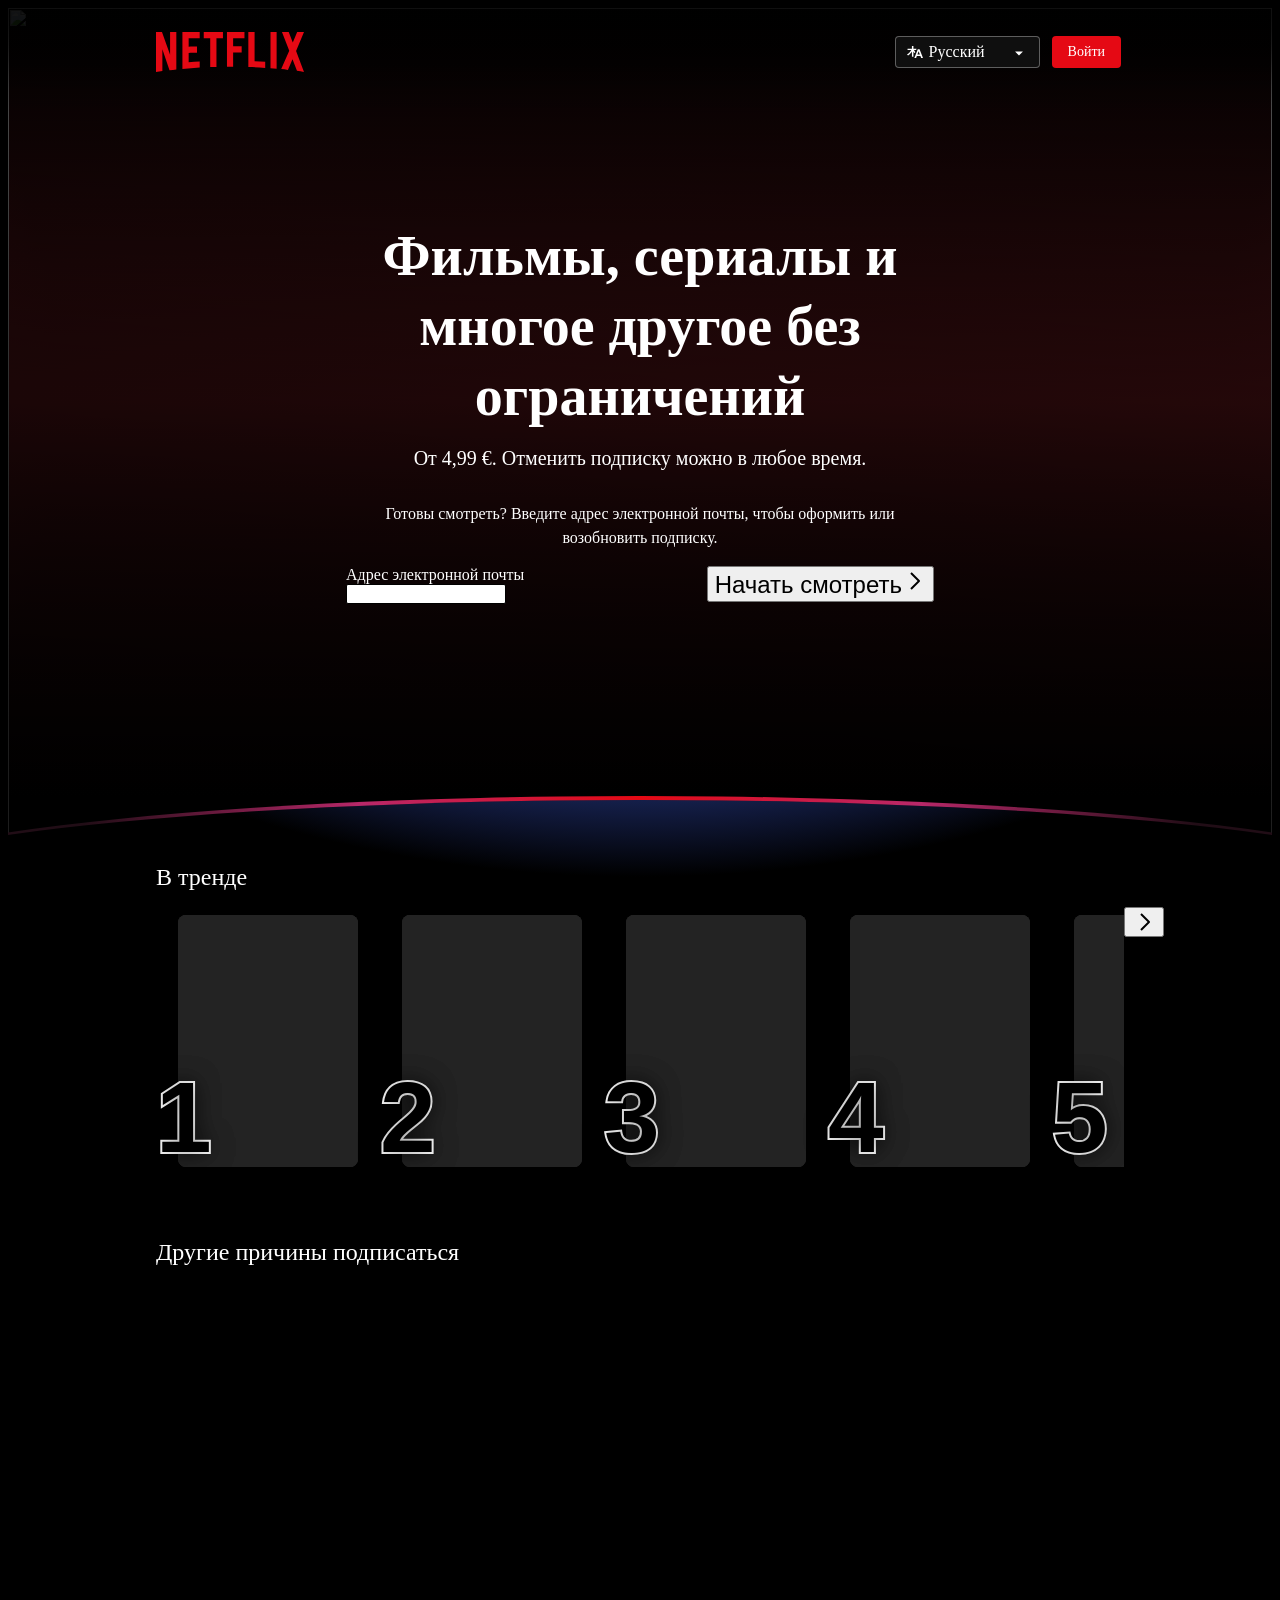
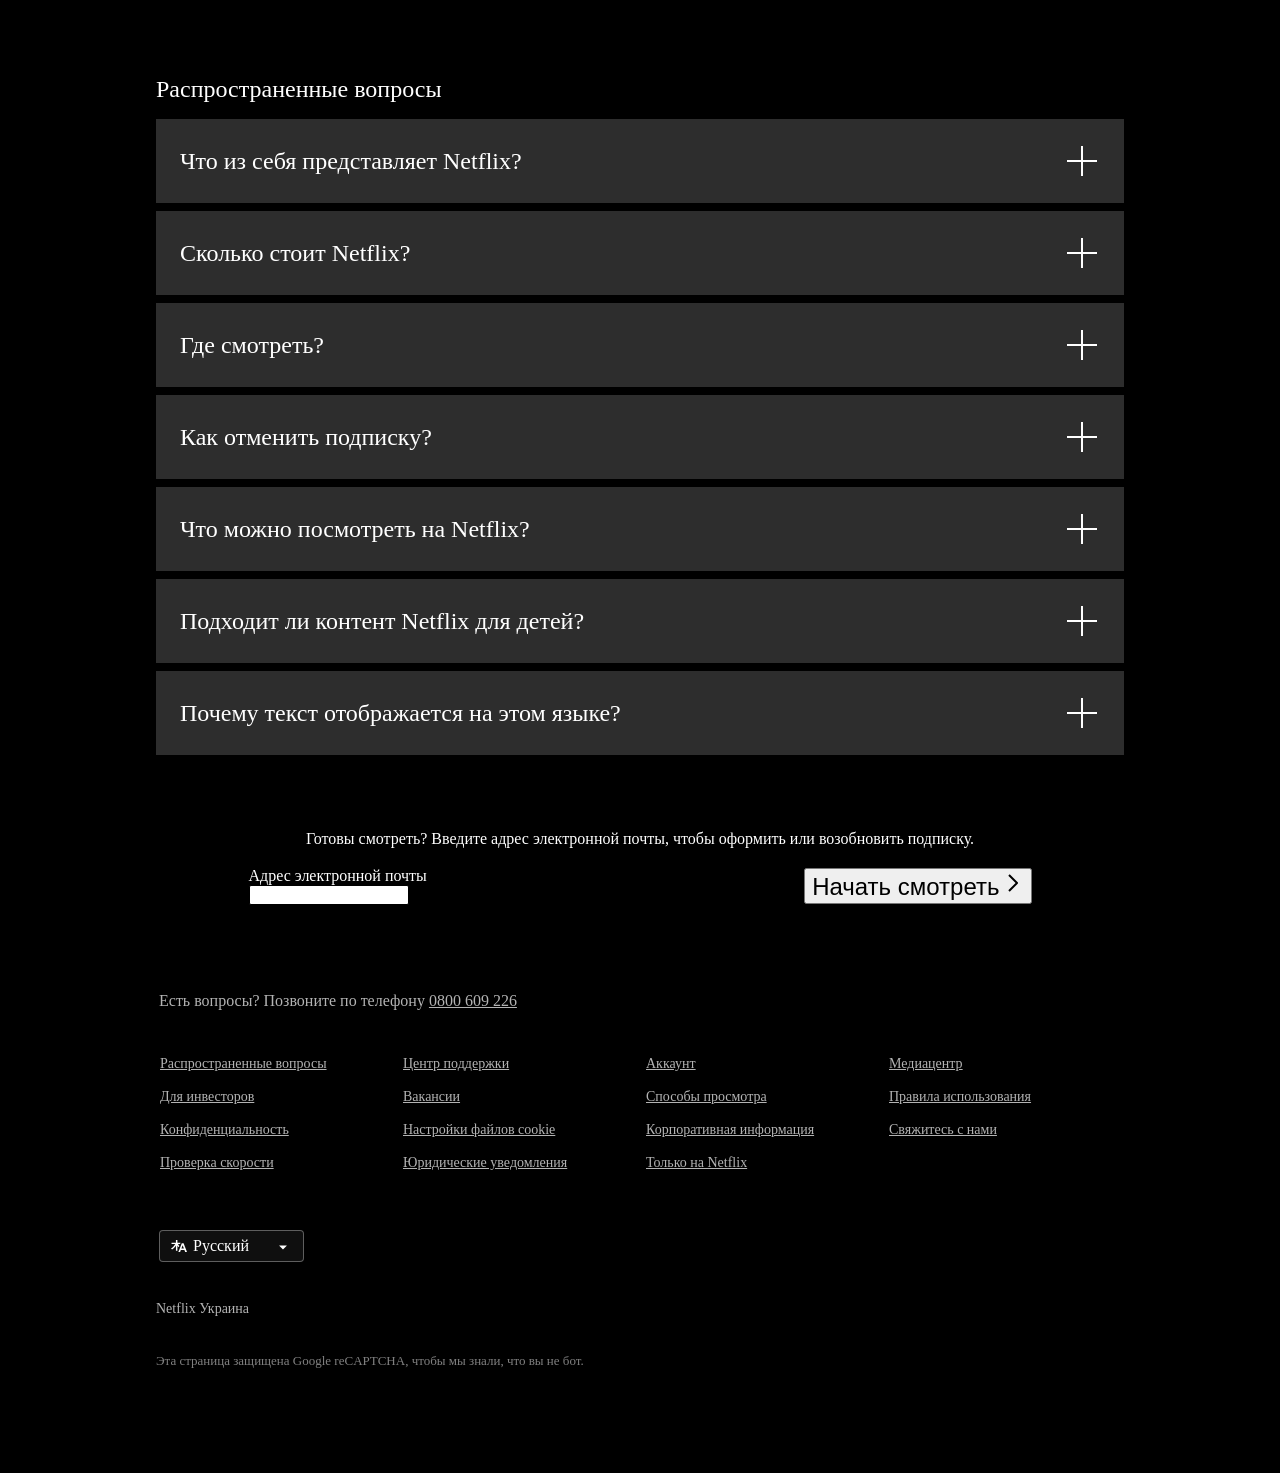
==== index.html @ e12703db "add UI" ====
<html lang="ru" class=""><head><meta http-equiv="origin-trial" content="A7vZI3v+Gz7JfuRolKNM4Aff6zaGuT7X0mf3wtoZTnKv6497cVMnhy03KDqX7kBz/q/[base64]"><meta http-equiv="origin-trial" content="A7vZI3v+Gz7JfuRolKNM4Aff6zaGuT7X0mf3wtoZTnKv6497cVMnhy03KDqX7kBz/q/[base64]"><meta http-equiv="Content-Type" content="text/html; charset=UTF-8"><meta charset="utf-8"><meta http-equiv="X-UA-Compatible" content="IE=edge"><meta http-equiv="origin-trial" data-feature="EME Extension - Policy Check" data-expires="2018-11-26" content="Aob+++752GiUzm1RNSIkM9TINnQDxTlxz02v8hFJK/uGO2hmXnJqH8c/ZpI05b2nLsHDhGO3Ce2zXJUFQmO7jA4AAAB1eyJvcmlnaW4iOiJodHRwczovL25ldGZsaXguY29tOjQ0MyIsImZlYXR1cmUiOiJFbmNyeXB0ZWRNZWRpYUhkY3BQb2xpY3lDaGVjayIsImV4cGlyeSI6MTU0MzI0MzQyNCwiaXNTdWJkb21haW4iOnRydWV9"><meta http-equiv="origin-trial" data-feature="LocalFolder" data-expires="2025-06-06" content="A4kVXP34D+/[base64]"><title>Netflix Украина&nbsp;— Смотрите сериалы и фильмы онлайн</title><link rel="preload" href="https://assets.nflxext.com/web/ffe/wp/ui/landingPages/nmhp/nmhpFrameworkClient.48817f85fb937a2b77f7.js" as="script" crossorigin="anonymous" integrity="sha512-dm5u18jauPz8LCSsksa5Qnmd7llJzex0JbCCPiN7U9kV//lxycEZMsg6PJb6DCxOGkekm8fGQ/NYwUbnSvRvDg=="><script type="text/javascript" async="" charset="utf-8" src="https://www.gstatic.com/recaptcha/releases/gTpTIWhbKpxADzTzkcabhXN4/recaptcha__uk.js" crossorigin="anonymous" integrity="sha384-bY4lb15jCRl/K7Iibc0rfHpcT2QUb1OHk+qEtiCRmLMi4WQl4c5UF1kBPRmEyDfY"></script><script type="text/javascript" async="" charset="utf-8" src="https://www.gstatic.com/recaptcha/releases/gTpTIWhbKpxADzTzkcabhXN4/recaptcha__uk.js" crossorigin="anonymous" integrity="sha384-bY4lb15jCRl/K7Iibc0rfHpcT2QUb1OHk+qEtiCRmLMi4WQl4c5UF1kBPRmEyDfY"></script><script type="text/javascript">(function () { var request = new XMLHttpRequest(); request.open('GET', 'https://logs.netflix.com/log/wwwhead/cl/2?fetchType=js&eventType=WebsiteDetect&modalView=nmLanding', true); request.withCredentials = true; request.send(); var request2 = new XMLHttpRequest(); request2.open('GET', 'https://logs.netflix.com/log/wwwhead/cl/2?fetchType=js&eventType=WebsiteScreen' + '&winw=' + window.outerWidth + '&winh=' + window.outerHeight + '&screenw=' + window.innerWidth + '&screenh=' + window.innerHeight + '&ratio=' + ( window.devicePixelRatio ? window.devicePixelRatio : 'unsupported' ), true); request2.withCredentials = true; request2.send(); })();</script><script type="text/javascript" charset="UTF-8" src="https://help.nflxext.com/helpcenter/OneTrust/oneTrust_production_2026-04-16/scripttemplates/otSDKStub.js" data-document-language="true" data-domain-script="87b6a5c0-0104-4e96-a291-092c11350111"></script><script type="text/javascript">function OptanonWrapper() {};</script><meta content="смотреть фильмы, фильмы онлайн, смотреть ТВ, ТВ онлайн, сериалы онлайн, смотреть сериалы, транслировать фильмы, транслировать сериалы, стриминг онлайн, смотреть онлайн, фильмы, смотреть фильмы Украина, смотреть ТВ онлайн, без загрузки, полнометражные фильмы" name="keywords"><meta content="Смотрите фильмы и сериалы на Netflix онлайн или транслируйте их на Smart TV, игровую консоль, ПК, Mac, мобильный телефон, планшет и другие устройства." name="description"><meta name="viewport" content="width=device-width,initial-scale=1.0,minimum-scale=1.0,maximum-scale=1.0"><meta name="apple-mobile-web-app-capable" content="yes"><meta name="apple-mobile-web-app-status-bar-style" content="black"><meta name="format-detection" content="telephone=no"><meta name="apple-touch-icon" content="https://assets.nflxext.com/en_us/layout/ecweb/netflix-app-icon_152.jpg"><link type="text/css" rel="stylesheet" href="https://assets.nflxext.com/web/ffe/wp/@nf-web-ui/ui-shared/dist/less/signup/nmhp/nmhp.1afe2e52bff213979e1d.css" data-uia="botLink"><link rel="shortcut icon" href="https://assets.nflxext.com/us/ffe/siteui/common/icons/nficon2023.ico"><link rel="apple-touch-icon" href="https://assets.nflxext.com/us/ffe/siteui/common/icons/nficon2016.png"><meta property="og:description" content="Смотрите фильмы и сериалы на Netflix онлайн или транслируйте их на Smart TV, игровую консоль, ПК, Mac, мобильный телефон, планшет и другие устройства."><meta property="al:ios:url" content="nflx://www.netflix.com/?locale=ru-UA"><meta property="al:ios:app_store_id" content="363590051"><meta property="al:ios:app_name" content="Netflix"><meta property="al:android:url" content="nflx://www.netflix.com/?locale=ru-UA"><meta property="al:android:package" content="com.netflix.mediaclient"><meta property="al:android:app_name" content="Netflix"><meta name="twitter:card" content="summary_large_image"><meta name="twitter:site" content="@netflix"><script>/* Polyfill service v4.8.0
 * For detailed credits and licence information see https://github.com/financial-times/polyfill-service.
 * 
 * Features requested: default,dom4,es5,es2015,es2016,es2017,es2018,es2019,es2020,es2021,es2022,es2023,fetch,matchMedia,Intl.DateTimeFormat.prototype.formatToParts,Intl.DateTimeFormat.~locale.ru,Intl.DateTimeFormat.~timeZone.all,Intl.DateTimeFormat.~timeZone.golden,Intl.DisplayNames.~locale.ru,Intl.ListFormat.~locale.ru,Intl.Locale,Intl.NumberFormat.~locale.ru,Intl.PluralRules.~locale.ru,Intl.RelativeTimeFormat.~locale.ru,Intl.getCanonicalLocales,console,console.error,IntersectionObserver,IntersectionObserverEntry,requestIdleCallback,ResizeObserver
 *  */


/* No polyfills needed for current settings and browser */

</script><script src="https://help.nflxext.com/helpcenter/OneTrust/oneTrust_production_2026-04-16/scripttemplates/202602.1.0/otBannerSdk.js" async="" type="text/javascript"></script><style data-emotion="default-ltr-iqcdef-cache-global" data-s="">@font-face{font-family:"Netflix Sans Variable";src:url("https://occ.a.nflxso.net/genc/hawkins/5.16.0/font/netflix-sans-core-variable-full.woff2") format("woff2"),local("Helvetica Neue"),local("Segoe UI"),local("Roboto"),local("Ubuntu");unicode-range:U+0000,U+000D,U+0020-007E,U+00A0-017F,U+0181,U+0186,U+0189-018A,U+018E-0192,U+0194,U+0196-0199,U+019D-01A3,U+01AF-01B9,U+01C0-01C3,U+01CD-01DD,U+01E4-01EB,U+01EE-01F0,U+01F4-01F5,U+01F8-01FF,U+0218-021B,U+021E-0220,U+0226-0227,U+022E-022F,U+0232-0233,U+0237,U+0241-0242,U+0244,U+0248-0249,U+024C-024D,U+0250-0251,U+0253-0254,U+0256-0259,U+025B,U+025F,U+0261,U+0263,U+0268-026A,U+0272,U+0275,U+027D,U+0283,U+0289-028B,U+0292,U+0294,U+02B7,U+02B9,U+02BB-02BC,U+02BE-02BF,U+02C6-02CB,U+02D8-02DD,U+0300-0304,U+0306-030D,U+0312,U+0315,U+031B,U+0323,U+0326-0329,U+032D-032E,U+0331,U+0338,U+0344,U+0358,U+0374-0375,U+037E,U+0384-038A,U+038C,U+038E-03A1,U+03A3-03CE,U+0400-045F,U+0490-0493,U+0496-0497,U+049A-049B,U+04A2-04A3,U+04AE-04B3,U+04B6-04B7,U+04BA-04BB,U+04C0,U+04CF,U+04D4-04D5,U+04D8-04D9,U+04E2-04E3,U+04E8-04E9,U+04EE-04EF,U+058F,U+060B,U+0E3F,U+1DC6-1DC7,U+1E04-1E07,U+1E0C-1E13,U+1E18-1E19,U+1E20-1E25,U+1E28-1E2B,U+1E32-1E37,U+1E3A-1E3F,U+1E42-1E4B,U+1E5A-1E5B,U+1E5E-1E5F,U+1E62-1E63,U+1E6C-1E71,U+1E76-1E77,U+1E7C-1E85,U+1E88-1E89,U+1E92-1E96,U+1E9E,U+1EA0-1EF9,U+2000-200B,U+2010-2027,U+2030-203E,U+2044,U+2070,U+2074-208E,U+20A1-20A4,U+20A6-20AF,U+20B1-20B2,U+20B4-20B5,U+20B8-20BA,U+20BC-20BF,U+2103,U+2105,U+2109,U+2113,U+2116-2117,U+2120-2122,U+2126,U+212E,U+2153-215E,U+2190-2199,U+21A8,U+21B8-21B9,U+21D2,U+21D4,U+21E7,U+2202,U+2206,U+220F,U+2211-2212,U+2215,U+2219-221A,U+221E-2220,U+2229,U+222B,U+2248,U+2260-2261,U+2264-2265,U+2302,U+2310,U+2320-2321,U+2500,U+2502,U+250C,U+2510,U+2514,U+2518,U+251C,U+2524,U+252C,U+2534,U+253C,U+2550-256C,U+2580,U+2584,U+2588,U+258C,U+2590-2593,U+25A0-25A1,U+25AA-25AC,U+25B2-25B3,U+25B6-25B7,U+25BA,U+25BC-25BD,U+25C0-25C1,U+25C4,U+25C6-25CB,U+25CE-25D1,U+25D8-25D9,U+25E2-25E6,U+25EF,U+2605-2606,U+2609,U+260E-260F,U+261C,U+261E,U+263A-263D,U+2640-2642,U+2660-2661,U+2663-266D,U+266F,U+2C64,U+2E3A,U+A78B-A78C,U+A790-A791,U+FB00-FB04,U+FE45-FE46,U+FEFF,U+FFFD;font-weight:100 900;font-stretch:50% 125%;font-display:swap;}@font-face{font-family:"Netflix Sans Debug";src:url("https://occ.a.nflxso.net/genc/hawkins/5.16.0/font/netflix-sans-debug-variable-full.woff2") format("woff2"),local("Helvetica Neue"),local("Segoe UI"),local("Roboto"),local("Ubuntu");unicode-range:U+0000,U+000D,U+0020-007E,U+00A0-017F,U+0181,U+0186,U+0189-018A,U+018E-0192,U+0194,U+0196-0199,U+019D-01A3,U+01AF-01B9,U+01C0-01C3,U+01CD-01DD,U+01E4-01EB,U+01EE-01F0,U+01F4-01F5,U+01F8-01FF,U+0218-021B,U+021E-0220,U+0226-0227,U+022E-022F,U+0232-0233,U+0237,U+0241-0242,U+0244,U+0248-0249,U+024C-024D,U+0250-0251,U+0253-0254,U+0256-0259,U+025B,U+025F,U+0261,U+0263,U+0268-026A,U+0272,U+0275,U+027D,U+0283,U+0289-028B,U+0292,U+0294,U+02B7,U+02B9,U+02BB-02BC,U+02BE-02BF,U+02C6-02CB,U+02D8-02DD,U+0300-0304,U+0306-030D,U+0312,U+0315,U+031B,U+0323,U+0326-0329,U+032D-032E,U+0331,U+0338,U+0344,U+0358,U+0374-0375,U+037E,U+0384-038A,U+038C,U+038E-03A1,U+03A3-03CE,U+0400-045F,U+0490-0493,U+0496-0497,U+049A-049B,U+04A2-04A3,U+04AE-04B3,U+04B6-04B7,U+04BA-04BB,U+04C0,U+04CF,U+04D4-04D5,U+04D8-04D9,U+04E2-04E3,U+04E8-04E9,U+04EE-04EF,U+058F,U+060B,U+0E3F,U+1DC6-1DC7,U+1E04-1E07,U+1E0C-1E13,U+1E18-1E19,U+1E20-1E25,U+1E28-1E2B,U+1E32-1E37,U+1E3A-1E3F,U+1E42-1E4B,U+1E5A-1E5B,U+1E5E-1E5F,U+1E62-1E63,U+1E6C-1E71,U+1E76-1E77,U+1E7C-1E85,U+1E88-1E89,U+1E92-1E96,U+1E9E,U+1EA0-1EF9,U+2000-200B,U+2010-2027,U+2030-203E,U+2044,U+2070,U+2074-208E,U+20A1-20A4,U+20A6-20AF,U+20B1-20B2,U+20B4-20B5,U+20B8-20BA,U+20BC-20BF,U+2103,U+2105,U+2109,U+2113,U+2116-2117,U+2120-2122,U+2126,U+212E,U+2153-215E,U+2190-2199,U+21A8,U+21B8-21B9,U+21D2,U+21D4,U+21E7,U+2202,U+2206,U+220F,U+2211-2212,U+2215,U+2219-221A,U+221E-2220,U+2229,U+222B,U+2248,U+2260-2261,U+2264-2265,U+2302,U+2310,U+2320-2321,U+2500,U+2502,U+250C,U+2510,U+2514,U+2518,U+251C,U+2524,U+252C,U+2534,U+253C,U+2550-256C,U+2580,U+2584,U+2588,U+258C,U+2590-2593,U+25A0-25A1,U+25AA-25AC,U+25B2-25B3,U+25B6-25B7,U+25BA,U+25BC-25BD,U+25C0-25C1,U+25C4,U+25C6-25CB,U+25CE-25D1,U+25D8-25D9,U+25E2-25E6,U+25EF,U+2605-2606,U+2609,U+260E-260F,U+261C,U+261E,U+263A-263D,U+2640-2642,U+2660-2661,U+2663-266D,U+266F,U+2C64,U+2E3A,U+A78B-A78C,U+A790-A791,U+FB00-FB04,U+FE45-FE46,U+FEFF,U+FFFD;font-weight:100 900;font-stretch:50% 125%;font-display:swap;}@font-face{font-family:"Netflix Sans Variable";src:url("https://occ.a.nflxso.net/genc/hawkins/5.16.0/font/netflix-sans-arabic-variable-subset.woff2") format("woff2"),local("Helvetica Neue"),local("Segoe UI"),local("Roboto"),local("Ubuntu");unicode-range:U+060C,U+0615,U+061B,U+061F,U+0621-063A,U+0640-0656,U+0658-065B,U+0660-0671,U+0679,U+067C,U+067E,U+0681,U+0685-0686,U+0688-0689,U+0691-0696,U+0698,U+069A,U+06A0-06A1,U+06A4-06A5,U+06A8-06A9,U+06AB,U+06AD,U+06AF,U+06B5-06B6,U+06BA,U+06BC-06BE,U+06C0-06C3,U+06C6-06C9,U+06CB-06D5,U+06F0-06F9,U+0762-0763,U+200C-200F,U+202A-202E,U+25CC,U+274A,U+FB50-FB51,U+FB56-FB59,U+FB66-FB6D,U+FB7A-FB7D,U+FB88-FB95,U+FB9E-FB9F,U+FBA4-FBB1,U+FBD3-FBDC,U+FBDE-FBDF,U+FBE2-FBE9,U+FBFC-FBFF,U+FC5E-FC63,U+FDF2,U+FE80-FEFC;font-weight:100 900;font-stretch:50% 125%;font-display:swap;}@font-face{font-family:"Netflix Sans Variable";src:url("https://occ.a.nflxso.net/genc/hawkins/5.16.0/font/netflix-sans-thai-variable-subset.woff2") format("woff2"),local("Helvetica Neue"),local("Segoe UI"),local("Roboto"),local("Ubuntu");unicode-range:U+0E01-0E3A,U+0E40-0E5B,U+200C-200F,U+202A-202E,U+2060,U+25CC;font-weight:100 900;font-stretch:50% 125%;font-display:swap;}</style><style data-emotion="default-ltr-iqcdef-cache-global" data-s="">html,body{background:#000;max-width:100%;}</style><style data-emotion="default-ltr-iqcdef-cache btvnfz" data-s="">.default-ltr-iqcdef-cache-btvnfz{width:100%;padding-top:0;background:transparent;position:static;color:white;}.default-ltr-iqcdef-cache-btvnfz *{box-sizing:border-box;}</style><style data-emotion="default-ltr-iqcdef-cache ht77aj" data-s="">.default-ltr-iqcdef-cache-ht77aj{display:-webkit-box;display:-webkit-flex;display:-ms-flexbox;display:flex;-webkit-flex-direction:column;-ms-flex-direction:column;flex-direction:column;-webkit-align-items:center;-webkit-box-align:center;-ms-flex-align:center;align-items:center;-webkit-box-pack:center;-ms-flex-pack:center;-webkit-justify-content:center;justify-content:center;overflow-x:hidden;}</style><style data-emotion="default-ltr-iqcdef-cache pw7jst" data-s="">.default-ltr-iqcdef-cache-pw7jst{position:relative;width:100%;}</style><style data-emotion="default-ltr-iqcdef-cache 8ylunr" data-s="">.default-ltr-iqcdef-cache-8ylunr{z-index:1;position:relative;width:100%;}</style><style data-emotion="default-ltr-iqcdef-cache 1i8lfih" data-s="">.default-ltr-iqcdef-cache-1i8lfih{position:absolute;top:50%;left:50%;-webkit-transform:translate(-50%, -50%);-moz-transform:translate(-50%, -50%);-ms-transform:translate(-50%, -50%);transform:translate(-50%, -50%);height:100%;overflow:hidden;width:100%;max-width:100%;z-index:-1;}</style><style data-emotion="default-ltr-iqcdef-cache 10ll711" data-s="">.default-ltr-iqcdef-cache-10ll711{z-index:1;position:absolute;top:0;width:165rem;left:50%;bottom:100px;background:radial-gradient(11% 56% at 17% 50%, #461518 0%, transparent 100%),radial-gradient(11% 56% at 83% 50%, #461518 0%, transparent 100%);-webkit-transform:translateX(-50%);-moz-transform:translateX(-50%);-ms-transform:translateX(-50%);transform:translateX(-50%);}</style><style data-emotion="default-ltr-iqcdef-cache bg95xu" data-s="">.default-ltr-iqcdef-cache-bg95xu{position:absolute;top:0;left:calc(50% - 0.25rem);bottom:100px;z-index:2;background:linear-gradient(
        0deg,
        transparent 0%,
        #6f181d 50%,
        transparent 100%
    );width:120.5rem;-webkit-transform:translate(calc(-50% + 0.25rem), 0px);-moz-transform:translate(calc(-50% + 0.25rem), 0px);-ms-transform:translate(calc(-50% + 0.25rem), 0px);transform:translate(calc(-50% + 0.25rem), 0px);}</style><style data-emotion="default-ltr-iqcdef-cache 180snrw" data-s="">.default-ltr-iqcdef-cache-180snrw{background:linear-gradient(
        180deg,
        rgba(0, 0, 0, 0.8000) 0.000%, rgba(0, 0, 0, 0.7889) 8.333%, rgba(0, 0, 0, 0.7556) 16.67%, rgba(0, 0, 0, 0.7000) 25.00%, rgba(0, 0, 0, 0.6222) 33.33%, rgba(0, 0, 0, 0.5222) 41.67%, rgba(0, 0, 0, 0.4000) 50.00%, rgba(0, 0, 0, 0.2778) 58.33%, rgba(0, 0, 0, 0.1778) 66.67%, rgba(0, 0, 0, 0.1000) 75.00%, rgba(0, 0, 0, 0.04444) 83.33%, rgba(0, 0, 0, 0.01111) 91.67%, rgba(0, 0, 0, 0.000) 100.0%
    );position:relative;z-index:2;width:100%;}</style><style data-emotion="default-ltr-iqcdef-cache lp0v6f" data-s="">.default-ltr-iqcdef-cache-lp0v6f{width:100%;max-width:120rem;height:7.5rem;margin:0 auto -7.5rem auto;}@media all{.default-ltr-iqcdef-cache-lp0v6f{padding:0 1.5rem;}}@media all and (min-width: 600px){.default-ltr-iqcdef-cache-lp0v6f{padding:0 2rem;}}@media all and (min-width: 960px){.default-ltr-iqcdef-cache-lp0v6f{padding:0 5rem;}}@media all and (min-width: 1280px){.default-ltr-iqcdef-cache-lp0v6f{padding:0 9.25rem;}}@media all and (min-width: 1920px){.default-ltr-iqcdef-cache-lp0v6f{padding:0 22.125rem;}}</style><style data-emotion="default-ltr-iqcdef-cache 1l62blf" data-s="">@media all{.default-ltr-iqcdef-cache-1l62blf{height:5rem;}}@media all and (min-width: 1280px){.default-ltr-iqcdef-cache-1l62blf{height:5.5rem;}}</style><style data-emotion="default-ltr-iqcdef-cache 102xmgx" data-s="">@media all{.default-ltr-iqcdef-cache-102xmgx{height:5rem;}}@media all and (min-width: 1280px){.default-ltr-iqcdef-cache-102xmgx{height:5.5rem;}}</style><style data-emotion="default-ltr-iqcdef-cache 9c93ve" data-s="">.default-ltr-iqcdef-cache-9c93ve{box-sizing:border-box;display:inherit;height:auto;width:100%;}.default-ltr-iqcdef-cache-9c93ve *{box-sizing:border-box;}@media all{.default-ltr-iqcdef-cache-9c93ve{height:5rem;}}@media all and (min-width: 1280px){.default-ltr-iqcdef-cache-9c93ve{height:5.5rem;}}</style><style data-emotion="default-ltr-iqcdef-cache 18bpat7" data-s="">.default-ltr-iqcdef-cache-18bpat7{--wct--layout-container--alignItems:initial;--wct--layout-container--alignItems-xs:initial;--wct--layout-container--alignItems-s:initial;--wct--layout-container--alignItems-m:initial;--wct--layout-container--alignItems-l:initial;--wct--layout-container--alignItems-xl:initial;--wct--layout-container--alignItems-xxl:initial;--wct--layout-container--alignItems-xxxl:initial;--wct--layout-container--flexDirection:initial;--wct--layout-container--flexDirection-xs:initial;--wct--layout-container--flexDirection-s:initial;--wct--layout-container--flexDirection-m:initial;--wct--layout-container--flexDirection-l:initial;--wct--layout-container--flexDirection-xl:initial;--wct--layout-container--flexDirection-xxl:initial;--wct--layout-container--flexDirection-xxxl:initial;--wct--layout-container--justifyContent:initial;--wct--layout-container--justifyContent-xs:initial;--wct--layout-container--justifyContent-s:initial;--wct--layout-container--justifyContent-m:initial;--wct--layout-container--justifyContent-l:initial;--wct--layout-container--justifyContent-xl:initial;--wct--layout-container--justifyContent-xxl:initial;--wct--layout-container--justifyContent-xxxl:initial;--wct--layout-container--columnSpacing:initial;--wct--layout-container--columnSpacing-xs:initial;--wct--layout-container--columnSpacing-s:initial;--wct--layout-container--columnSpacing-m:initial;--wct--layout-container--columnSpacing-l:initial;--wct--layout-container--columnSpacing-xl:initial;--wct--layout-container--columnSpacing-xxl:initial;--wct--layout-container--columnSpacing-xxxl:initial;--wct--layout-container--rowSpacing:initial;--wct--layout-container--rowSpacing-xs:initial;--wct--layout-container--rowSpacing-s:initial;--wct--layout-container--rowSpacing-m:initial;--wct--layout-container--rowSpacing-l:initial;--wct--layout-container--rowSpacing-xl:initial;--wct--layout-container--rowSpacing-xxl:initial;--wct--layout-container--rowSpacing-xxxl:initial;--wct--layout-container--maxWidth:initial;--wct--layout-container--maxWidth-xs:initial;--wct--layout-container--maxWidth-s:initial;--wct--layout-container--maxWidth-m:initial;--wct--layout-container--maxWidth-l:initial;--wct--layout-container--maxWidth-xl:initial;--wct--layout-container--maxWidth-xxl:initial;--wct--layout-container--maxWidth-xxxl:initial;--wct--layout-container--padding:initial;--wct--layout-container--padding-xs:initial;--wct--layout-container--padding-s:initial;--wct--layout-container--padding-m:initial;--wct--layout-container--padding-l:initial;--wct--layout-container--padding-xl:initial;--wct--layout-container--padding-xxl:initial;--wct--layout-container--padding-xxxl:initial;--wct--layout-container--width:inherit;--wct--layout-container--width-xs:inherit;--wct--layout-container--width-s:inherit;--wct--layout-container--width-m:inherit;--wct--layout-container--width-l:inherit;--wct--layout-container--width-xl:inherit;--wct--layout-container--width-xxl:inherit;--wct--layout-container--width-xxxl:inherit;display:-webkit-inline-box;display:-webkit-inline-flex;display:-ms-inline-flexbox;display:inline-flex;-webkit-box-flex-wrap:wrap;-webkit-flex-wrap:wrap;-ms-flex-wrap:wrap;flex-wrap:wrap;height:inherit;-webkit-align-items:var(--wct--layout-container--alignItems, initial);-webkit-box-align:var(--wct--layout-container--alignItems, initial);-ms-flex-align:var(--wct--layout-container--alignItems, initial);align-items:var(--wct--layout-container--alignItems, initial);-webkit-flex-direction:var(--wct--layout-container--flexDirection, initial);-ms-flex-direction:var(--wct--layout-container--flexDirection, initial);flex-direction:var(--wct--layout-container--flexDirection, initial);-webkit-box-pack:var(--wct--layout-container--justifyContent, initial);-ms-flex-pack:var(--wct--layout-container--justifyContent, initial);-webkit-justify-content:var(--wct--layout-container--justifyContent, initial);justify-content:var(--wct--layout-container--justifyContent, initial);margin-left:calc(var(--wct--layout-container--columnSpacing, initial) * -1);margin-top:calc(var(--wct--layout-container--rowSpacing, initial) * -1);max-width:var(--wct--layout-container--maxWidth, initial);padding:var(--wct--layout-container--padding, initial);width:var(--wct--layout-container--width, inherit);}@media screen{.default-ltr-iqcdef-cache-18bpat7{--wct--layout-container--alignItems:var(--wct--layout-container--alignItems-xs, initial);--wct--layout-container--columnSpacing:var(--wct--layout-container--columnSpacing-xs, initial);--wct--layout-container--flexDirection:var(--wct--layout-container--flexDirection-xs, initial);--wct--layout-container--justifyContent:var(--wct--layout-container--justifyContent-xs, initial);--wct--layout-container--maxWidth:var(--wct--layout-container--maxWidth-xs, initial);--wct--layout-container--padding:var(--wct--layout-container--padding-xs, initial);--wct--layout-container--rowSpacing:var(--wct--layout-container--rowSpacing-xs, initial);--wct--layout-container--width:var(--wct--layout-container--width-xs, inherit);}}@media screen and (min-width: 600px){.default-ltr-iqcdef-cache-18bpat7{--wct--layout-container--alignItems:var(--wct--layout-container--alignItems-s, initial);--wct--layout-container--columnSpacing:var(--wct--layout-container--columnSpacing-s, initial);--wct--layout-container--flexDirection:var(--wct--layout-container--flexDirection-s, initial);--wct--layout-container--justifyContent:var(--wct--layout-container--justifyContent-s, initial);--wct--layout-container--maxWidth:var(--wct--layout-container--maxWidth-s, initial);--wct--layout-container--padding:var(--wct--layout-container--padding-s, initial);--wct--layout-container--rowSpacing:var(--wct--layout-container--rowSpacing-s, initial);--wct--layout-container--width:var(--wct--layout-container--width-s, inherit);}}@media screen and (min-width: 960px){.default-ltr-iqcdef-cache-18bpat7{--wct--layout-container--alignItems:var(--wct--layout-container--alignItems-m, initial);--wct--layout-container--columnSpacing:var(--wct--layout-container--columnSpacing-m, initial);--wct--layout-container--flexDirection:var(--wct--layout-container--flexDirection-m, initial);--wct--layout-container--justifyContent:var(--wct--layout-container--justifyContent-m, initial);--wct--layout-container--maxWidth:var(--wct--layout-container--maxWidth-m, initial);--wct--layout-container--padding:var(--wct--layout-container--padding-m, initial);--wct--layout-container--rowSpacing:var(--wct--layout-container--rowSpacing-m, initial);--wct--layout-container--width:var(--wct--layout-container--width-m, inherit);}}@media screen and (min-width: 1280px){.default-ltr-iqcdef-cache-18bpat7{--wct--layout-container--alignItems:var(--wct--layout-container--alignItems-l, initial);--wct--layout-container--columnSpacing:var(--wct--layout-container--columnSpacing-l, initial);--wct--layout-container--flexDirection:var(--wct--layout-container--flexDirection-l, initial);--wct--layout-container--justifyContent:var(--wct--layout-container--justifyContent-l, initial);--wct--layout-container--maxWidth:var(--wct--layout-container--maxWidth-l, initial);--wct--layout-container--padding:var(--wct--layout-container--padding-l, initial);--wct--layout-container--rowSpacing:var(--wct--layout-container--rowSpacing-l, initial);--wct--layout-container--width:var(--wct--layout-container--width-l, inherit);}}@media screen and (min-width: 1600px){.default-ltr-iqcdef-cache-18bpat7{--wct--layout-container--alignItems:var(--wct--layout-container--alignItems-xl, initial);--wct--layout-container--columnSpacing:var(--wct--layout-container--columnSpacing-xl, initial);--wct--layout-container--flexDirection:var(--wct--layout-container--flexDirection-xl, initial);--wct--layout-container--justifyContent:var(--wct--layout-container--justifyContent-xl, initial);--wct--layout-container--maxWidth:var(--wct--layout-container--maxWidth-xl, initial);--wct--layout-container--padding:var(--wct--layout-container--padding-xl, initial);--wct--layout-container--rowSpacing:var(--wct--layout-container--rowSpacing-xl, initial);--wct--layout-container--width:var(--wct--layout-container--width-xl, inherit);}}@media screen and (min-width: 1920px){.default-ltr-iqcdef-cache-18bpat7{--wct--layout-container--alignItems:var(--wct--layout-container--alignItems-xxl, initial);--wct--layout-container--columnSpacing:var(--wct--layout-container--columnSpacing-xxl, initial);--wct--layout-container--flexDirection:var(--wct--layout-container--flexDirection-xxl, initial);--wct--layout-container--justifyContent:var(--wct--layout-container--justifyContent-xxl, initial);--wct--layout-container--maxWidth:var(--wct--layout-container--maxWidth-xxl, initial);--wct--layout-container--padding:var(--wct--layout-container--padding-xxl, initial);--wct--layout-container--rowSpacing:var(--wct--layout-container--rowSpacing-xxl, initial);--wct--layout-container--width:var(--wct--layout-container--width-xxl, inherit);}}@media screen and (min-width: 2560px){.default-ltr-iqcdef-cache-18bpat7{--wct--layout-container--alignItems:var(--wct--layout-container--alignItems-xxxl, initial);--wct--layout-container--columnSpacing:var(--wct--layout-container--columnSpacing-xxxl, initial);--wct--layout-container--flexDirection:var(--wct--layout-container--flexDirection-xxxl, initial);--wct--layout-container--justifyContent:var(--wct--layout-container--justifyContent-xxxl, initial);--wct--layout-container--maxWidth:var(--wct--layout-container--maxWidth-xxxl, initial);--wct--layout-container--padding:var(--wct--layout-container--padding-xxxl, initial);--wct--layout-container--rowSpacing:var(--wct--layout-container--rowSpacing-xxxl, initial);--wct--layout-container--width:var(--wct--layout-container--width-xxxl, inherit);}}.default-ltr-iqcdef-cache-18bpat7>*{margin-left:var(
			--wct--layout-container--columnSpacing,
			unset
		);margin-top:var(--wct--layout-container--rowSpacing, unset);pointer-events:var(--wct--layout-container--pointer-events, unset);}</style><style data-emotion="default-ltr-iqcdef-cache c32e31" data-s="">.default-ltr-iqcdef-cache-c32e31{--wct--layout-item--alignItems:initial;--wct--layout-item--alignItems-xs:initial;--wct--layout-item--alignItems-s:initial;--wct--layout-item--alignItems-m:initial;--wct--layout-item--alignItems-l:initial;--wct--layout-item--alignItems-xl:initial;--wct--layout-item--alignItems-xxl:initial;--wct--layout-item--alignItems-xxxl:initial;--wct--layout-item--flex:initial;--wct--layout-item--flex-xs:initial;--wct--layout-item--flex-s:initial;--wct--layout-item--flex-m:initial;--wct--layout-item--flex-l:initial;--wct--layout-item--flex-xl:initial;--wct--layout-item--flex-xxl:initial;--wct--layout-item--flex-xxxl:initial;--wct--layout-item--justifyContent:initial;--wct--layout-item--justifyContent-xs:initial;--wct--layout-item--justifyContent-s:initial;--wct--layout-item--justifyContent-m:initial;--wct--layout-item--justifyContent-l:initial;--wct--layout-item--justifyContent-xl:initial;--wct--layout-item--justifyContent-xxl:initial;--wct--layout-item--justifyContent-xxxl:initial;--wct--layout-item--padding:initial;--wct--layout-item--padding-xs:initial;--wct--layout-item--padding-s:initial;--wct--layout-item--padding-m:initial;--wct--layout-item--padding-l:initial;--wct--layout-item--padding-xl:initial;--wct--layout-item--padding-xxl:initial;--wct--layout-item--padding-xxxl:initial;--wct--layout-item--width:inherit;--wct--layout-item--width-xs:inherit;--wct--layout-item--width-s:inherit;--wct--layout-item--width-m:inherit;--wct--layout-item--width-l:inherit;--wct--layout-item--width-xl:inherit;--wct--layout-item--width-xxl:inherit;--wct--layout-item--width-xxxl:inherit;display:-webkit-inline-box;display:-webkit-inline-flex;display:-ms-inline-flexbox;display:inline-flex;-webkit-box-flex-wrap:wrap;-webkit-flex-wrap:wrap;-ms-flex-wrap:wrap;flex-wrap:wrap;-webkit-align-items:var(--wct--layout-item--alignItems, initial);-webkit-box-align:var(--wct--layout-item--alignItems, initial);-ms-flex-align:var(--wct--layout-item--alignItems, initial);align-items:var(--wct--layout-item--alignItems, initial);-webkit-flex:var(--wct--layout-item--flex, initial);-ms-flex:var(--wct--layout-item--flex, initial);flex:var(--wct--layout-item--flex, initial);-webkit-box-pack:var(--wct--layout-item--justifyContent, initial);-ms-flex-pack:var(--wct--layout-item--justifyContent, initial);-webkit-justify-content:var(--wct--layout-item--justifyContent, initial);justify-content:var(--wct--layout-item--justifyContent, initial);padding:var(--wct--layout-item--padding, initial);width:var(--wct--layout-item--width, inherit);}@media screen{.default-ltr-iqcdef-cache-c32e31{--wct--layout-item--alignItems:var(--wct--layout-item--alignItems-xs, initial);--wct--layout-item--flex:var(--wct--layout-item--flex-xs, initial);--wct--layout-item--justifyContent:var(--wct--layout-item--justifyContent-xs, initial);--wct--layout-item--padding:var(--wct--layout-item--padding-xs, initial);--wct--layout-item--width:var(--wct--layout-item--width-xs, inherit);}}@media screen and (min-width: 600px){.default-ltr-iqcdef-cache-c32e31{--wct--layout-item--alignItems:var(--wct--layout-item--alignItems-s, initial);--wct--layout-item--flex:var(--wct--layout-item--flex-s, initial);--wct--layout-item--justifyContent:var(--wct--layout-item--justifyContent-s, initial);--wct--layout-item--padding:var(--wct--layout-item--padding-s, initial);--wct--layout-item--width:var(--wct--layout-item--width-s, inherit);}}@media screen and (min-width: 960px){.default-ltr-iqcdef-cache-c32e31{--wct--layout-item--alignItems:var(--wct--layout-item--alignItems-m, initial);--wct--layout-item--flex:var(--wct--layout-item--flex-m, initial);--wct--layout-item--justifyContent:var(--wct--layout-item--justifyContent-m, initial);--wct--layout-item--padding:var(--wct--layout-item--padding-m, initial);--wct--layout-item--width:var(--wct--layout-item--width-m, inherit);}}@media screen and (min-width: 1280px){.default-ltr-iqcdef-cache-c32e31{--wct--layout-item--alignItems:var(--wct--layout-item--alignItems-l, initial);--wct--layout-item--flex:var(--wct--layout-item--flex-l, initial);--wct--layout-item--justifyContent:var(--wct--layout-item--justifyContent-l, initial);--wct--layout-item--padding:var(--wct--layout-item--padding-l, initial);--wct--layout-item--width:var(--wct--layout-item--width-l, inherit);}}@media screen and (min-width: 1600px){.default-ltr-iqcdef-cache-c32e31{--wct--layout-item--alignItems:var(--wct--layout-item--alignItems-xl, initial);--wct--layout-item--flex:var(--wct--layout-item--flex-xl, initial);--wct--layout-item--justifyContent:var(--wct--layout-item--justifyContent-xl, initial);--wct--layout-item--padding:var(--wct--layout-item--padding-xl, initial);--wct--layout-item--width:var(--wct--layout-item--width-xl, inherit);}}@media screen and (min-width: 1920px){.default-ltr-iqcdef-cache-c32e31{--wct--layout-item--alignItems:var(--wct--layout-item--alignItems-xxl, initial);--wct--layout-item--flex:var(--wct--layout-item--flex-xxl, initial);--wct--layout-item--justifyContent:var(--wct--layout-item--justifyContent-xxl, initial);--wct--layout-item--padding:var(--wct--layout-item--padding-xxl, initial);--wct--layout-item--width:var(--wct--layout-item--width-xxl, inherit);}}@media screen and (min-width: 2560px){.default-ltr-iqcdef-cache-c32e31{--wct--layout-item--alignItems:var(--wct--layout-item--alignItems-xxxl, initial);--wct--layout-item--flex:var(--wct--layout-item--flex-xxxl, initial);--wct--layout-item--justifyContent:var(--wct--layout-item--justifyContent-xxxl, initial);--wct--layout-item--padding:var(--wct--layout-item--padding-xxxl, initial);--wct--layout-item--width:var(--wct--layout-item--width-xxxl, inherit);}}</style><style data-emotion="default-ltr-iqcdef-cache 1so2hc6" data-s="">@media all{.default-ltr-iqcdef-cache-1so2hc6{display:none;}}@media all and (min-width: 960px){.default-ltr-iqcdef-cache-1so2hc6{display:none;}}.default-ltr-iqcdef-cache-1so2hc6 .n-logo-svg{display:block;width:1.10225rem;height:2rem;-webkit-flex-shrink:0;-ms-flex-negative:0;flex-shrink:0;}</style><style data-emotion="default-ltr-iqcdef-cache 1sdmy2l" data-s="">@media all{.default-ltr-iqcdef-cache-1sdmy2l{display:block;}}@media all and (min-width: 960px){.default-ltr-iqcdef-cache-1sdmy2l{display:block;}}</style><style data-emotion="default-ltr-iqcdef-cache 17hp4kx" data-s="">.default-ltr-iqcdef-cache-17hp4kx{width:9.25rem;height:2.5rem;color:rgb(229,9,20);fill:currentColor;display:block;}@media screen and (max-width: 959.98px){.default-ltr-iqcdef-cache-17hp4kx{width:5.5625rem;height:1.5rem;}}</style><style data-emotion="default-ltr-iqcdef-cache raue2m" data-s="">.default-ltr-iqcdef-cache-raue2m{clip:rect(0 0 0 0);-webkit-clip-path:inset(50%);clip-path:inset(50%);height:1px;overflow:hidden;position:absolute;white-space:nowrap;width:1px;}</style><style data-emotion="default-ltr-iqcdef-cache 146vp2u" data-s="">.default-ltr-iqcdef-cache-146vp2u{box-sizing:border-box;display:inherit;height:auto;width:100%;}.default-ltr-iqcdef-cache-146vp2u *{box-sizing:border-box;}</style><style data-emotion="default-ltr-iqcdef-cache hqt62i" data-s="">.default-ltr-iqcdef-cache-hqt62i{margin:0 0.25rem;}@media screen and (min-width: 960px){.default-ltr-iqcdef-cache-hqt62i{margin:0 0.75rem;}}.default-ltr-iqcdef-cache-hqt62i:first-of-type{margin-left:0;}.default-ltr-iqcdef-cache-hqt62i:last-of-type{margin-right:0;}@media screen and (max-width: 599.98px){.default-ltr-iqcdef-cache-hqt62i [data-wct-form-control-wrapper]>select{width:0.0625rem!important;padding-right:1.75rem!important;}}</style><style data-emotion="default-ltr-iqcdef-cache 1d2f72v" data-s="">.default-ltr-iqcdef-cache-1d2f72v{--wct--focus-ring--color-default:#a9a9a9;--wct--focus-ring--width:0.125rem;--wct--focus-ring--style:solid;--wct--focus-ring--color:rgb(255,255,255);--wct--focus-ring--offset:0.125rem;}.default-ltr-iqcdef-cache-1d2f72v{position:relative;-webkit-box-flex-wrap:wrap;-webkit-flex-wrap:wrap;-ms-flex-wrap:wrap;flex-wrap:wrap;}.default-ltr-iqcdef-cache-1d2f72v [data-wct-form-control-wrapper]{padding:0;}.default-ltr-iqcdef-cache-1d2f72v select~[data-wct-form-control-chrome]{border-style:solid;}.default-ltr-iqcdef-cache-1d2f72v select[aria-disabled]~[data-wct-form-control-chrome]{opacity:1;}.default-ltr-iqcdef-cache-1d2f72v [data-wct-form-control-wrapper]>select[aria-disabled]{cursor:not-allowed;}.default-ltr-iqcdef-cache-1d2f72v [data-wct-form-control-description]{width:100%;}.default-ltr-iqcdef-cache-1d2f72v [data-wct-form-control-validation]{fill:currentColor;width:100%;}.default-ltr-iqcdef-cache-1d2f72v [data-wct-form-control-validation] .e1c1ld3c3,.default-ltr-iqcdef-cache-1d2f72v [data-wct-form-control-validation] .e1c1ld3c2,.default-ltr-iqcdef-cache-1d2f72v [data-wct-form-control-validation] .e1c1ld3c4{position:relative;}.default-ltr-iqcdef-cache-1d2f72v [data-wct-form-control-charactercounter]{text-align:right;}.default-ltr-iqcdef-cache-1d2f72v{display:-webkit-inline-box;display:-webkit-inline-flex;display:-ms-inline-flexbox;display:inline-flex;vertical-align:text-top;}.default-ltr-iqcdef-cache-1d2f72v [data-wct-form-control-label]{position:absolute;z-index:1;white-space:nowrap;overflow:hidden;text-overflow:ellipsis;transition-property:top,font-size,line-height;transition-duration:250ms;pointer-events:none;transition-timing-function:cubic-bezier(0.32,0.94,0.6,1);}@media screen and (prefers-reduced-motion){.default-ltr-iqcdef-cache-1d2f72v [data-wct-form-control-label]{-webkit-transition:none;transition:none;}}.default-ltr-iqcdef-cache-1d2f72v [data-wct-form-control-wrapper]{fill:currentColor;min-width:12.5rem;}.default-ltr-iqcdef-cache-1d2f72v [data-wct-form-control-wrapper]>select{color:inherit;-webkit-filter:opacity(100%);filter:opacity(100%);}.default-ltr-iqcdef-cache-1d2f72v [data-wct-form-control-wrapper]>select:-webkit-autofill{background-image:none!important;transition-property:background-color,color;transition-delay:86400s;}.default-ltr-iqcdef-cache-1d2f72v [data-wct-form-control-wrapper]>select:autofill{background-image:none!important;transition-property:background-color,color;transition-delay:86400s;}.default-ltr-iqcdef-cache-1d2f72v [data-wct-form-control-wrapper]>select[chrome-autofilled],.default-ltr-iqcdef-cache-1d2f72v [data-wct-form-control-wrapper]>select.edge-autofilled,.default-ltr-iqcdef-cache-1d2f72v [data-wct-form-control-wrapper]>select[data-com-onepassword-filled],.default-ltr-iqcdef-cache-1d2f72v [data-wct-form-control-wrapper]>select[data-dashlane-autofilled]{background-image:none!important;transition-property:background-color,color;transition-delay:86400s;}.default-ltr-iqcdef-cache-1d2f72v [data-wct-form-control-wrapper]>select[aria-disabled]{opacity:1;}@media screen and (prefers-reduced-motion){.default-ltr-iqcdef-cache-1d2f72v [data-wct-form-control-wrapper]>select{-webkit-transition:none;transition:none;}}.default-ltr-iqcdef-cache-1d2f72v [data-wct-form-control-label]{right:calc(2.5rem + 0rem);color:rgba(255,255,255,0.7);font-family:unset;font-size:0.75rem;font-weight:400;line-height:0.75rem;left:calc(0.625rem + 1rem + 0.5rem);line-height:0.875rem;top:0rem;}.default-ltr-iqcdef-cache-1d2f72v [data-wct-form-control-wrapper]{font-family:unset;font-size:1rem;font-weight:400;color:rgb(255,255,255);}.default-ltr-iqcdef-cache-1d2f72v select~[data-wct-form-control-chrome],.default-ltr-iqcdef-cache-1d2f72v select~[data-wct-form-control-chrome][dir]{background:rgba(22,22,22,0.7);border-radius:0.25rem;border-width:0.0625rem;padding-right:calc(0.75rem + 0rem);border-color:rgba(128,128,128,0.7);}.default-ltr-iqcdef-cache-1d2f72v select~[data-wct-form-control-chrome] >svg,.default-ltr-iqcdef-cache-1d2f72v select~[data-wct-form-control-chrome][dir] >svg{display:auto;}.default-ltr-iqcdef-cache-1d2f72v select[aria-disabled]~[data-wct-form-control-chrome]{border-color:rgba(128,128,128,0.4);background:rgba(22,22,22,0.02);}.default-ltr-iqcdef-cache-1d2f72v select[data-autofill]~[data-wct-form-control-chrome]{background:rgba(22,22,22,0.7);}@supports (-webkit-appearance: none) and (not (-moz-appearance: none)) and (text-size-adjust: none){.default-ltr-iqcdef-cache-1d2f72v select[data-autofill]~[data-wct-form-control-chrome]{background:rgba(70,90,126,0.4);}}@supports (-webkit-appearance: none) and (not (-moz-appearance: none)) and (not (text-size-adjust: none)){.default-ltr-iqcdef-cache-1d2f72v select[data-autofill]~[data-wct-form-control-chrome]{background:rgb(5,0,66);}}@supports (-moz-appearance: none){.default-ltr-iqcdef-cache-1d2f72v select[data-autofill]~[data-wct-form-control-chrome]{background:rgb(0,4,56);}}.default-ltr-iqcdef-cache-1d2f72v [data-wct-form-control-wrapper]>select,.default-ltr-iqcdef-cache-1d2f72v [data-wct-form-control-wrapper]>select[dir]{font-family:unset;font-size:1rem;font-weight:400;line-height:1.25;padding-top:0.375rem;padding-right:calc(2.25rem + 0rem);padding-bottom:0.375rem;padding-left:calc(0.625rem + 1rem + 0.5rem);}.default-ltr-iqcdef-cache-1d2f72v [data-wct-form-control-wrapper]>select[aria-disabled],.default-ltr-iqcdef-cache-1d2f72v [data-wct-form-control-wrapper]>select[dir][aria-disabled]{padding-right:2.5rem;}.default-ltr-iqcdef-cache-1d2f72v,.default-ltr-iqcdef-cache-1d2f72v [data-wct-form-control-wrapper],.default-ltr-iqcdef-cache-1d2f72v [data-wct-form-control-wrapper]>select{min-width:auto;width:auto;}.default-ltr-iqcdef-cache-1d2f72v [data-wct-form-control-description]{font-family:unset;font-size:0.8125rem;font-weight:400;color:rgba(255,255,255,0.7);margin-top:0.375rem;}.default-ltr-iqcdef-cache-1d2f72v [data-wct-form-control-validation]{font-family:unset;font-size:0.8125rem;font-weight:400;margin-top:0.375rem;color:rgba(255,255,255,0.7);}.default-ltr-iqcdef-cache-1d2f72v [data-wct-form-control-validation] .e1c1ld3c3,.default-ltr-iqcdef-cache-1d2f72v [data-wct-form-control-validation] .e1c1ld3c2,.default-ltr-iqcdef-cache-1d2f72v [data-wct-form-control-validation] .e1c1ld3c4{margin-right:0.25rem;top:0.1875rem;}@supports (outline-color: Highlight){.default-ltr-iqcdef-cache-1d2f72v{--wct--focus-ring--color-default:Highlight;}}@supports (outline-color: -webkit-focus-ring-color){.default-ltr-iqcdef-cache-1d2f72v{--wct--focus-ring--color-default:-webkit-focus-ring-color;}}.default-ltr-iqcdef-cache-1d2f72v select:focus:not(:focus-visible)~[data-wct-form-control-chrome]{outline-style:var(--wct--focus-ring--override-on, var(--wct--focus-ring--style)) var(--wct--focus-ring--override-off, none);}.default-ltr-iqcdef-cache-1d2f72v select:focus~[data-wct-form-control-chrome]{outline-width:var(--wct--focus-ring--width);outline-style:var(--wct--focus-ring--style);outline-color:var(--wct--focus-ring--color);outline-offset:var(--wct--focus-ring--offset);}</style><style data-emotion="default-ltr-iqcdef-cache p1x19f" data-s="">.default-ltr-iqcdef-cache-p1x19f{--wct--focus-ring--color-default:#a9a9a9;--wct--focus-ring--width:0.125rem;--wct--focus-ring--style:solid;--wct--focus-ring--color:rgb(255,255,255);--wct--focus-ring--offset:0.125rem;}.default-ltr-iqcdef-cache-p1x19f [data-wct-form-control-wrapper]>select{min-height:1rem;min-width:1rem;padding-right:0.75rem;}.default-ltr-iqcdef-cache-p1x19f select~[data-wct-form-control-chrome]{color:inherit;-webkit-box-pack:end;-ms-flex-pack:end;-webkit-justify-content:flex-end;justify-content:flex-end;font-size:0.625rem;padding-right:0.125rem;padding-top:0.125rem;}.default-ltr-iqcdef-cache-p1x19f{position:relative;-webkit-box-flex-wrap:wrap;-webkit-flex-wrap:wrap;-ms-flex-wrap:wrap;flex-wrap:wrap;}.default-ltr-iqcdef-cache-p1x19f [data-wct-form-control-wrapper]{padding:0;}.default-ltr-iqcdef-cache-p1x19f select~[data-wct-form-control-chrome]{border-style:solid;}.default-ltr-iqcdef-cache-p1x19f select[aria-disabled]~[data-wct-form-control-chrome]{opacity:1;}.default-ltr-iqcdef-cache-p1x19f [data-wct-form-control-wrapper]>select[aria-disabled]{cursor:not-allowed;}.default-ltr-iqcdef-cache-p1x19f [data-wct-form-control-description]{width:100%;}.default-ltr-iqcdef-cache-p1x19f [data-wct-form-control-validation]{fill:currentColor;width:100%;}.default-ltr-iqcdef-cache-p1x19f [data-wct-form-control-validation] .e1c1ld3c3,.default-ltr-iqcdef-cache-p1x19f [data-wct-form-control-validation] .e1c1ld3c2,.default-ltr-iqcdef-cache-p1x19f [data-wct-form-control-validation] .e1c1ld3c4{position:relative;}.default-ltr-iqcdef-cache-p1x19f [data-wct-form-control-charactercounter]{text-align:right;}.default-ltr-iqcdef-cache-p1x19f{display:-webkit-inline-box;display:-webkit-inline-flex;display:-ms-inline-flexbox;display:inline-flex;vertical-align:text-top;}.default-ltr-iqcdef-cache-p1x19f [data-wct-form-control-label]{position:absolute;z-index:1;white-space:nowrap;overflow:hidden;text-overflow:ellipsis;transition-property:top,font-size,line-height;transition-duration:250ms;pointer-events:none;transition-timing-function:cubic-bezier(0.32,0.94,0.6,1);}@media screen and (prefers-reduced-motion){.default-ltr-iqcdef-cache-p1x19f [data-wct-form-control-label]{-webkit-transition:none;transition:none;}}.default-ltr-iqcdef-cache-p1x19f [data-wct-form-control-wrapper]{fill:currentColor;min-width:12.5rem;}.default-ltr-iqcdef-cache-p1x19f [data-wct-form-control-wrapper]>select{color:inherit;-webkit-filter:opacity(100%);filter:opacity(100%);}.default-ltr-iqcdef-cache-p1x19f [data-wct-form-control-wrapper]>select:-webkit-autofill{background-image:none!important;transition-property:background-color,color;transition-delay:86400s;}.default-ltr-iqcdef-cache-p1x19f [data-wct-form-control-wrapper]>select:autofill{background-image:none!important;transition-property:background-color,color;transition-delay:86400s;}.default-ltr-iqcdef-cache-p1x19f [data-wct-form-control-wrapper]>select[chrome-autofilled],.default-ltr-iqcdef-cache-p1x19f [data-wct-form-control-wrapper]>select.edge-autofilled,.default-ltr-iqcdef-cache-p1x19f [data-wct-form-control-wrapper]>select[data-com-onepassword-filled],.default-ltr-iqcdef-cache-p1x19f [data-wct-form-control-wrapper]>select[data-dashlane-autofilled]{background-image:none!important;transition-property:background-color,color;transition-delay:86400s;}.default-ltr-iqcdef-cache-p1x19f [data-wct-form-control-wrapper]>select[aria-disabled]{opacity:1;}@media screen and (prefers-reduced-motion){.default-ltr-iqcdef-cache-p1x19f [data-wct-form-control-wrapper]>select{-webkit-transition:none;transition:none;}}.default-ltr-iqcdef-cache-p1x19f [data-wct-form-control-label]{right:calc(2.5rem + 0rem);color:rgba(255,255,255,0.7);font-family:unset;font-size:0.75rem;font-weight:400;line-height:0.75rem;left:calc(0.625rem + 1rem + 0.5rem);line-height:0.875rem;top:0rem;}.default-ltr-iqcdef-cache-p1x19f [data-wct-form-control-wrapper]{font-family:unset;font-size:1rem;font-weight:400;color:rgb(255,255,255);}.default-ltr-iqcdef-cache-p1x19f select~[data-wct-form-control-chrome],.default-ltr-iqcdef-cache-p1x19f select~[data-wct-form-control-chrome][dir]{background:rgba(22,22,22,0.7);border-radius:0.25rem;border-width:0.0625rem;padding-right:calc(0.75rem + 0rem);border-color:rgba(128,128,128,0.7);}.default-ltr-iqcdef-cache-p1x19f select~[data-wct-form-control-chrome] >svg,.default-ltr-iqcdef-cache-p1x19f select~[data-wct-form-control-chrome][dir] >svg{display:auto;}.default-ltr-iqcdef-cache-p1x19f select[aria-disabled]~[data-wct-form-control-chrome]{border-color:rgba(128,128,128,0.4);background:rgba(22,22,22,0.02);}.default-ltr-iqcdef-cache-p1x19f select[data-autofill]~[data-wct-form-control-chrome]{background:rgba(22,22,22,0.7);}@supports (-webkit-appearance: none) and (not (-moz-appearance: none)) and (text-size-adjust: none){.default-ltr-iqcdef-cache-p1x19f select[data-autofill]~[data-wct-form-control-chrome]{background:rgba(70,90,126,0.4);}}@supports (-webkit-appearance: none) and (not (-moz-appearance: none)) and (not (text-size-adjust: none)){.default-ltr-iqcdef-cache-p1x19f select[data-autofill]~[data-wct-form-control-chrome]{background:rgb(5,0,66);}}@supports (-moz-appearance: none){.default-ltr-iqcdef-cache-p1x19f select[data-autofill]~[data-wct-form-control-chrome]{background:rgb(0,4,56);}}.default-ltr-iqcdef-cache-p1x19f [data-wct-form-control-wrapper]>select,.default-ltr-iqcdef-cache-p1x19f [data-wct-form-control-wrapper]>select[dir]{font-family:unset;font-size:1rem;font-weight:400;line-height:1.25;padding-top:0.375rem;padding-right:calc(2.25rem + 0rem);padding-bottom:0.375rem;padding-left:calc(0.625rem + 1rem + 0.5rem);}.default-ltr-iqcdef-cache-p1x19f [data-wct-form-control-wrapper]>select[aria-disabled],.default-ltr-iqcdef-cache-p1x19f [data-wct-form-control-wrapper]>select[dir][aria-disabled]{padding-right:2.5rem;}.default-ltr-iqcdef-cache-p1x19f,.default-ltr-iqcdef-cache-p1x19f [data-wct-form-control-wrapper],.default-ltr-iqcdef-cache-p1x19f [data-wct-form-control-wrapper]>select{min-width:auto;width:auto;}.default-ltr-iqcdef-cache-p1x19f [data-wct-form-control-description]{font-family:unset;font-size:0.8125rem;font-weight:400;color:rgba(255,255,255,0.7);margin-top:0.375rem;}.default-ltr-iqcdef-cache-p1x19f [data-wct-form-control-validation]{font-family:unset;font-size:0.8125rem;font-weight:400;margin-top:0.375rem;color:rgba(255,255,255,0.7);}.default-ltr-iqcdef-cache-p1x19f [data-wct-form-control-validation] .e1c1ld3c3,.default-ltr-iqcdef-cache-p1x19f [data-wct-form-control-validation] .e1c1ld3c2,.default-ltr-iqcdef-cache-p1x19f [data-wct-form-control-validation] .e1c1ld3c4{margin-right:0.25rem;top:0.1875rem;}@supports (outline-color: Highlight){.default-ltr-iqcdef-cache-p1x19f{--wct--focus-ring--color-default:Highlight;}}@supports (outline-color: -webkit-focus-ring-color){.default-ltr-iqcdef-cache-p1x19f{--wct--focus-ring--color-default:-webkit-focus-ring-color;}}.default-ltr-iqcdef-cache-p1x19f select:focus:not(:focus-visible)~[data-wct-form-control-chrome]{outline-style:var(--wct--focus-ring--override-on, var(--wct--focus-ring--style)) var(--wct--focus-ring--override-off, none);}.default-ltr-iqcdef-cache-p1x19f select:focus~[data-wct-form-control-chrome]{outline-width:var(--wct--focus-ring--width);outline-style:var(--wct--focus-ring--style);outline-color:var(--wct--focus-ring--color);outline-offset:var(--wct--focus-ring--offset);}</style><style data-emotion="default-ltr-iqcdef-cache 13ptesk" data-s="">.default-ltr-iqcdef-cache-13ptesk{display:inline-block;--wct--focus-ring--color-default:#a9a9a9;--wct--focus-ring--width:0.3125rem;--wct--focus-ring--style:auto;--wct--focus-ring--color:var(--wct--focus-ring--color-default);--wct--focus-ring--offset:0rem;--wct--focus-ring--color-default:#a9a9a9;--wct--focus-ring--width:0.125rem;--wct--focus-ring--style:solid;--wct--focus-ring--color:rgb(255,255,255);--wct--focus-ring--offset:0.125rem;}@supports (outline-color: Highlight){.default-ltr-iqcdef-cache-13ptesk{--wct--focus-ring--color-default:Highlight;}}@supports (outline-color: -webkit-focus-ring-color){.default-ltr-iqcdef-cache-13ptesk{--wct--focus-ring--color-default:-webkit-focus-ring-color;}}.default-ltr-iqcdef-cache-13ptesk [data-wct-form-control-wrapper]>select{min-height:1rem;min-width:1rem;padding-right:0.75rem;}.default-ltr-iqcdef-cache-13ptesk select~[data-wct-form-control-chrome]{color:inherit;-webkit-box-pack:end;-ms-flex-pack:end;-webkit-justify-content:flex-end;justify-content:flex-end;font-size:0.625rem;padding-right:0.125rem;padding-top:0.125rem;}.default-ltr-iqcdef-cache-13ptesk{position:relative;-webkit-box-flex-wrap:wrap;-webkit-flex-wrap:wrap;-ms-flex-wrap:wrap;flex-wrap:wrap;}.default-ltr-iqcdef-cache-13ptesk [data-wct-form-control-wrapper]{padding:0;}.default-ltr-iqcdef-cache-13ptesk select~[data-wct-form-control-chrome]{border-style:solid;}.default-ltr-iqcdef-cache-13ptesk select[aria-disabled]~[data-wct-form-control-chrome]{opacity:1;}.default-ltr-iqcdef-cache-13ptesk [data-wct-form-control-wrapper]>select[aria-disabled]{cursor:not-allowed;}.default-ltr-iqcdef-cache-13ptesk [data-wct-form-control-description]{width:100%;}.default-ltr-iqcdef-cache-13ptesk [data-wct-form-control-validation]{fill:currentColor;width:100%;}.default-ltr-iqcdef-cache-13ptesk [data-wct-form-control-validation] .e1c1ld3c3,.default-ltr-iqcdef-cache-13ptesk [data-wct-form-control-validation] .e1c1ld3c2,.default-ltr-iqcdef-cache-13ptesk [data-wct-form-control-validation] .e1c1ld3c4{position:relative;}.default-ltr-iqcdef-cache-13ptesk [data-wct-form-control-charactercounter]{text-align:right;}.default-ltr-iqcdef-cache-13ptesk{display:-webkit-inline-box;display:-webkit-inline-flex;display:-ms-inline-flexbox;display:inline-flex;vertical-align:text-top;}.default-ltr-iqcdef-cache-13ptesk [data-wct-form-control-label]{position:absolute;z-index:1;white-space:nowrap;overflow:hidden;text-overflow:ellipsis;transition-property:top,font-size,line-height;transition-duration:250ms;pointer-events:none;transition-timing-function:cubic-bezier(0.32,0.94,0.6,1);}@media screen and (prefers-reduced-motion){.default-ltr-iqcdef-cache-13ptesk [data-wct-form-control-label]{-webkit-transition:none;transition:none;}}.default-ltr-iqcdef-cache-13ptesk [data-wct-form-control-wrapper]{fill:currentColor;min-width:12.5rem;}.default-ltr-iqcdef-cache-13ptesk [data-wct-form-control-wrapper]>select{color:inherit;-webkit-filter:opacity(100%);filter:opacity(100%);}.default-ltr-iqcdef-cache-13ptesk [data-wct-form-control-wrapper]>select:-webkit-autofill{background-image:none!important;transition-property:background-color,color;transition-delay:86400s;}.default-ltr-iqcdef-cache-13ptesk [data-wct-form-control-wrapper]>select:autofill{background-image:none!important;transition-property:background-color,color;transition-delay:86400s;}.default-ltr-iqcdef-cache-13ptesk [data-wct-form-control-wrapper]>select[chrome-autofilled],.default-ltr-iqcdef-cache-13ptesk [data-wct-form-control-wrapper]>select.edge-autofilled,.default-ltr-iqcdef-cache-13ptesk [data-wct-form-control-wrapper]>select[data-com-onepassword-filled],.default-ltr-iqcdef-cache-13ptesk [data-wct-form-control-wrapper]>select[data-dashlane-autofilled]{background-image:none!important;transition-property:background-color,color;transition-delay:86400s;}.default-ltr-iqcdef-cache-13ptesk [data-wct-form-control-wrapper]>select[aria-disabled]{opacity:1;}@media screen and (prefers-reduced-motion){.default-ltr-iqcdef-cache-13ptesk [data-wct-form-control-wrapper]>select{-webkit-transition:none;transition:none;}}.default-ltr-iqcdef-cache-13ptesk [data-wct-form-control-label]{right:calc(2.5rem + 0rem);color:rgba(255,255,255,0.7);font-family:unset;font-size:0.75rem;font-weight:400;line-height:0.75rem;left:calc(0.625rem + 1rem + 0.5rem);line-height:0.875rem;top:0rem;}.default-ltr-iqcdef-cache-13ptesk [data-wct-form-control-wrapper]{font-family:unset;font-size:1rem;font-weight:400;color:rgb(255,255,255);}.default-ltr-iqcdef-cache-13ptesk select~[data-wct-form-control-chrome],.default-ltr-iqcdef-cache-13ptesk select~[data-wct-form-control-chrome][dir]{background:rgba(22,22,22,0.7);border-radius:0.25rem;border-width:0.0625rem;padding-right:calc(0.75rem + 0rem);border-color:rgba(128,128,128,0.7);}.default-ltr-iqcdef-cache-13ptesk select~[data-wct-form-control-chrome] >svg,.default-ltr-iqcdef-cache-13ptesk select~[data-wct-form-control-chrome][dir] >svg{display:auto;}.default-ltr-iqcdef-cache-13ptesk select[aria-disabled]~[data-wct-form-control-chrome]{border-color:rgba(128,128,128,0.4);background:rgba(22,22,22,0.02);}.default-ltr-iqcdef-cache-13ptesk select[data-autofill]~[data-wct-form-control-chrome]{background:rgba(22,22,22,0.7);}@supports (-webkit-appearance: none) and (not (-moz-appearance: none)) and (text-size-adjust: none){.default-ltr-iqcdef-cache-13ptesk select[data-autofill]~[data-wct-form-control-chrome]{background:rgba(70,90,126,0.4);}}@supports (-webkit-appearance: none) and (not (-moz-appearance: none)) and (not (text-size-adjust: none)){.default-ltr-iqcdef-cache-13ptesk select[data-autofill]~[data-wct-form-control-chrome]{background:rgb(5,0,66);}}@supports (-moz-appearance: none){.default-ltr-iqcdef-cache-13ptesk select[data-autofill]~[data-wct-form-control-chrome]{background:rgb(0,4,56);}}.default-ltr-iqcdef-cache-13ptesk [data-wct-form-control-wrapper]>select,.default-ltr-iqcdef-cache-13ptesk [data-wct-form-control-wrapper]>select[dir]{font-family:unset;font-size:1rem;font-weight:400;line-height:1.25;padding-top:0.375rem;padding-right:calc(2.25rem + 0rem);padding-bottom:0.375rem;padding-left:calc(0.625rem + 1rem + 0.5rem);}.default-ltr-iqcdef-cache-13ptesk [data-wct-form-control-wrapper]>select[aria-disabled],.default-ltr-iqcdef-cache-13ptesk [data-wct-form-control-wrapper]>select[dir][aria-disabled]{padding-right:2.5rem;}.default-ltr-iqcdef-cache-13ptesk,.default-ltr-iqcdef-cache-13ptesk [data-wct-form-control-wrapper],.default-ltr-iqcdef-cache-13ptesk [data-wct-form-control-wrapper]>select{min-width:auto;width:auto;}.default-ltr-iqcdef-cache-13ptesk [data-wct-form-control-description]{font-family:unset;font-size:0.8125rem;font-weight:400;color:rgba(255,255,255,0.7);margin-top:0.375rem;}.default-ltr-iqcdef-cache-13ptesk [data-wct-form-control-validation]{font-family:unset;font-size:0.8125rem;font-weight:400;margin-top:0.375rem;color:rgba(255,255,255,0.7);}.default-ltr-iqcdef-cache-13ptesk [data-wct-form-control-validation] .e1c1ld3c3,.default-ltr-iqcdef-cache-13ptesk [data-wct-form-control-validation] .e1c1ld3c2,.default-ltr-iqcdef-cache-13ptesk [data-wct-form-control-validation] .e1c1ld3c4{margin-right:0.25rem;top:0.1875rem;}@supports (outline-color: Highlight){.default-ltr-iqcdef-cache-13ptesk{--wct--focus-ring--color-default:Highlight;}}@supports (outline-color: -webkit-focus-ring-color){.default-ltr-iqcdef-cache-13ptesk{--wct--focus-ring--color-default:-webkit-focus-ring-color;}}.default-ltr-iqcdef-cache-13ptesk select:focus:not(:focus-visible)~[data-wct-form-control-chrome]{outline-style:var(--wct--focus-ring--override-on, var(--wct--focus-ring--style)) var(--wct--focus-ring--override-off, none);}.default-ltr-iqcdef-cache-13ptesk select:focus~[data-wct-form-control-chrome]{outline-width:var(--wct--focus-ring--width);outline-style:var(--wct--focus-ring--style);outline-color:var(--wct--focus-ring--color);outline-offset:var(--wct--focus-ring--offset);}</style><style data-emotion="default-ltr-iqcdef-cache 1kv3we2" data-s="">.default-ltr-iqcdef-cache-1kv3we2{display:block;-webkit-user-select:none;-moz-user-select:none;-ms-user-select:none;user-select:none;}[data-wct-form-control-wrapper]~.default-ltr-iqcdef-cache-1kv3we2{display:inline-block;padding-left:0.25rem;}</style><style data-emotion="default-ltr-iqcdef-cache 3kx5aj" data-s="">.default-ltr-iqcdef-cache-3kx5aj{clip:rect(0 0 0 0);-webkit-clip-path:inset(50%);clip-path:inset(50%);height:1px;overflow:hidden;position:absolute;white-space:nowrap;width:1px;display:block;-webkit-user-select:none;-moz-user-select:none;-ms-user-select:none;user-select:none;}[data-wct-form-control-wrapper]~.default-ltr-iqcdef-cache-3kx5aj{display:inline-block;padding-left:0.25rem;}</style><style data-emotion="default-ltr-iqcdef-cache 7y4fmk animation-1o3pzgb-autofillStart animation-1o3pzgb-autofillStart animation-1o3pzgb-autofillStart animation-und0r9-autofillEnd" data-s="">.default-ltr-iqcdef-cache-7y4fmk{-webkit-align-items:center;-webkit-box-align:center;-ms-flex-align:center;align-items:center;color:black;display:-webkit-inline-box;display:-webkit-inline-flex;display:-ms-inline-flexbox;display:inline-flex;fill:currentColor;font-size:0.8125rem;font-weight:400;gap:0.125rem;letter-spacing:normal;line-height:100%;padding:0.125rem;position:relative;text-align:left;z-index:0;}.default-ltr-iqcdef-cache-7y4fmk>input,.default-ltr-iqcdef-cache-7y4fmk>select,.default-ltr-iqcdef-cache-7y4fmk>textarea{-webkit-animation:animation-und0r9-autofillEnd;animation:animation-und0r9-autofillEnd;-webkit-appearance:none;-moz-appearance:none;-ms-appearance:none;appearance:none;background:transparent;-webkit-background-clip:padding-box;background-clip:padding-box;border:0 solid transparent;color:inherit;font:inherit;letter-spacing:inherit;line-height:inherit;margin:0;min-height:0.9375rem;min-width:0.9375rem;padding:0;text-align:inherit;-webkit-text-decoration:inherit;text-decoration:inherit;text-transform:inherit;}.default-ltr-iqcdef-cache-7y4fmk>input:-webkit-autofill,.default-ltr-iqcdef-cache-7y4fmk>select:-webkit-autofill,.default-ltr-iqcdef-cache-7y4fmk>textarea:-webkit-autofill{-webkit-animation:animation-1o3pzgb-autofillStart;animation:animation-1o3pzgb-autofillStart;background-image:none!important;transition-delay:86400s;transition-property:background-color,color;}.default-ltr-iqcdef-cache-7y4fmk>input:autofill,.default-ltr-iqcdef-cache-7y4fmk>select:autofill,.default-ltr-iqcdef-cache-7y4fmk>textarea:autofill{-webkit-animation:animation-1o3pzgb-autofillStart;animation:animation-1o3pzgb-autofillStart;background-image:none!important;transition-delay:86400s;transition-property:background-color,color;}.default-ltr-iqcdef-cache-7y4fmk>input[chrome-autofilled],.default-ltr-iqcdef-cache-7y4fmk>select[chrome-autofilled],.default-ltr-iqcdef-cache-7y4fmk>textarea[chrome-autofilled],.default-ltr-iqcdef-cache-7y4fmk>input.edge-autofilled,.default-ltr-iqcdef-cache-7y4fmk>select.edge-autofilled,.default-ltr-iqcdef-cache-7y4fmk>textarea.edge-autofilled,.default-ltr-iqcdef-cache-7y4fmk>input[data-com-onepassword-filled],.default-ltr-iqcdef-cache-7y4fmk>select[data-com-onepassword-filled],.default-ltr-iqcdef-cache-7y4fmk>textarea[data-com-onepassword-filled],.default-ltr-iqcdef-cache-7y4fmk>input[data-dashlane-autofilled],.default-ltr-iqcdef-cache-7y4fmk>select[data-dashlane-autofilled],.default-ltr-iqcdef-cache-7y4fmk>textarea[data-dashlane-autofilled]{-webkit-animation:animation-1o3pzgb-autofillStart;animation:animation-1o3pzgb-autofillStart;background-image:none!important;transition-delay:86400s;transition-property:background-color,color;}.default-ltr-iqcdef-cache-7y4fmk>input[aria-disabled],.default-ltr-iqcdef-cache-7y4fmk>select[aria-disabled],.default-ltr-iqcdef-cache-7y4fmk>textarea[aria-disabled]{caret-color:transparent;cursor:not-allowed;}.default-ltr-iqcdef-cache-7y4fmk>input:focus,.default-ltr-iqcdef-cache-7y4fmk>input:focus-visible,.default-ltr-iqcdef-cache-7y4fmk>select:focus,.default-ltr-iqcdef-cache-7y4fmk>select:focus-visible,.default-ltr-iqcdef-cache-7y4fmk>textarea:focus,.default-ltr-iqcdef-cache-7y4fmk>textarea:focus-visible{outline:0;}.default-ltr-iqcdef-cache-7y4fmk>input:-webkit-autofill-strong-password::-webkit-textfield-decoration-container,.default-ltr-iqcdef-cache-7y4fmk>select:-webkit-autofill-strong-password::-webkit-textfield-decoration-container,.default-ltr-iqcdef-cache-7y4fmk>textarea:-webkit-autofill-strong-password::-webkit-textfield-decoration-container{-webkit-filter:brightness(0%) contrast(0%);filter:brightness(0%) contrast(0%);}.default-ltr-iqcdef-cache-7y4fmk>select>option{background:initial;color:initial;}@-webkit-keyframes animation-1o3pzgb-autofillStart{}@keyframes animation-1o3pzgb-autofillStart{}@-webkit-keyframes animation-1o3pzgb-autofillStart{}@keyframes animation-1o3pzgb-autofillStart{}@-webkit-keyframes animation-1o3pzgb-autofillStart{}@keyframes animation-1o3pzgb-autofillStart{}@-webkit-keyframes animation-und0r9-autofillEnd{}@keyframes animation-und0r9-autofillEnd{}</style><style data-emotion="default-ltr-iqcdef-cache lnyyxe" data-s="">.default-ltr-iqcdef-cache-lnyyxe{position:absolute;pointer-events:none;width:1rem;height:1rem;left:0.75rem;right:auto;z-index:1;}.default-ltr-iqcdef-cache-lnyyxe>svg{width:100%;height:100%;display:block;}.default-ltr-iqcdef-cache-lnyyxe>:not(svg){opacity:1;}</style><style data-emotion="default-ltr-iqcdef-cache wspsyb" data-s="">.default-ltr-iqcdef-cache-wspsyb{-webkit-align-items:center;-webkit-box-align:center;-ms-flex-align:center;align-items:center;background:white;border:0.0625rem solid black;border-radius:0.125rem;bottom:0;color:transparent;display:-webkit-box;display:-webkit-flex;display:-ms-flexbox;display:flex;-webkit-box-pack:center;-ms-flex-pack:center;-webkit-justify-content:center;justify-content:center;left:0;position:absolute;right:0;top:0;-webkit-user-select:none;-moz-user-select:none;-ms-user-select:none;user-select:none;z-index:-1;}input[aria-disabled]~.default-ltr-iqcdef-cache-wspsyb,select[aria-disabled]~.default-ltr-iqcdef-cache-wspsyb,textarea[aria-disabled]~.default-ltr-iqcdef-cache-wspsyb{opacity:0.5;}input[data-autofill]~.default-ltr-iqcdef-cache-wspsyb,select[data-autofill]~.default-ltr-iqcdef-cache-wspsyb,textarea[data-autofill]~.default-ltr-iqcdef-cache-wspsyb{background:cornsilk;}input:focus~.default-ltr-iqcdef-cache-wspsyb,select:focus~.default-ltr-iqcdef-cache-wspsyb,textarea:focus~.default-ltr-iqcdef-cache-wspsyb{outline-width:var(--wct--focus-ring--width);outline-style:var(--wct--focus-ring--style);outline-color:var(--wct--focus-ring--color);outline-offset:var(--wct--focus-ring--offset);}input:focus:not(:focus-visible)~.default-ltr-iqcdef-cache-wspsyb,select:focus:not(:focus-visible)~.default-ltr-iqcdef-cache-wspsyb,textarea:focus:not(:focus-visible)~.default-ltr-iqcdef-cache-wspsyb{outline-style:var(--wct--focus-ring--override-on, var(--wct--focus-ring--style)) var(--wct--focus-ring--override-off, none);}</style><style data-emotion="default-ltr-iqcdef-cache 136b1m0" data-s="">.default-ltr-iqcdef-cache-136b1m0{--wct--local-design--Button-Border:rgba(0,0,0,0);--wct--local-design--Button-BorderDisabled:rgba(0,0,0,0);--wct--local-design--Button-BorderHovered:rgba(0,0,0,0);--wct--local-design--Button-BorderPressed:rgba(0,0,0,0);--wct--local-design--Button-Foreground:rgb(255,255,255);--wct--local-design--Button-ForegroundDisabled:rgba(255,255,255,0.4);--wct--local-design--Button-ForegroundHovered:var(--wct--local-design--Button-Foreground);--wct--local-design--Button-ForegroundPressed:rgba(255,255,255,0.7);--wct--local-design--Button-Surface:rgb(229,9,20);--wct--local-design--Button-SurfaceDisabled:rgba(229,9,20,0.4);--wct--local-design--Button-SurfaceHovered:rgb(193,17,25);--wct--local-design--Button-SurfacePressed:rgb(153,22,29);--wct--local-design--Button-BorderRadius:0.25rem;--wct--local-design--Button-Height:2rem;--wct--local-design--Button-IconHeight:1rem;--wct--local-design--Button-IconWidth:1rem;--wct--local-design--Button-SpaceBetweenIconText:0.5rem;--wct--local-design--Button-SpaceHorizontal:1rem;--wct--local-design--Button-SpaceVertical:0.25rem;--wct--local-design--Button-TextFontFamily:unset;--wct--local-design--Button-TextFontSize:0.875rem;--wct--local-design--Button-TextFontWeight:500;--wct--local-design--Button-Width:auto;--wct--local-design--Button-BorderWidth:0.0625rem;--wct--local-design--Button-Duration:250ms;--wct--local-design--Button-DurationDisabled:var(--wct--local-design--Button-Duration);--wct--local-design--Button-DurationHovered:var(--wct--local-design--Button-Duration);--wct--local-design--Button-DurationPressed:0;--wct--local-design--Button-Easing:cubic-bezier(0.4,0,0.68,0.06);--wct--local-design--Button-EasingDisabled:var(--wct--local-design--Button-Easing);--wct--local-design--Button-EasingHovered:cubic-bezier(0.32,0.94,0.6,1);--wct--local-design--Button-EasingPressed:var(--wct--local-design--Button-Easing);background:var(--wct--local-design--Button-Surface);border:0;border-radius:var(--wct--local-design--Button-BorderRadius);color:var(--wct--local-design--Button-Foreground);cursor:pointer;fill:currentColor;font-family:var(--wct--local-design--Button-TextFontFamily);font-size:var(--wct--local-design--Button-TextFontSize);font-weight:var(--wct--local-design--Button-TextFontWeight);min-height:var(--wct--local-design--Button-Height);padding:var(--wct--local-design--Button-SpaceVertical) var(--wct--local-design--Button-SpaceHorizontal);position:relative;transition-duration:var(--wct--local-design--Button-Duration);transition-property:background-color,border-color;transition-timing-function:var(--wct--local-design--Button-Easing);vertical-align:text-top;width:var(--wct--local-design--Button-Width);--wct--focus-ring--color-default:#a9a9a9;--wct--focus-ring--width:0.125rem;--wct--focus-ring--style:solid;--wct--focus-ring--color:rgb(255,255,255);--wct--focus-ring--offset:0.125rem;}@media all and (hover: hover){.default-ltr-iqcdef-cache-136b1m0:not([aria-disabled]):hover{transition-duration:var(--wct--local-design--Button-DurationHovered);transition-timing-function:var(--wct--local-design--Button-EasingHovered);background:var(--wct--local-design--Button-SurfaceHovered);color:var(--wct--local-design--Button-ForegroundHovered);}.default-ltr-iqcdef-cache-136b1m0:not([aria-disabled]):hover::after{border-color:var(--wct--local-design--Button-BorderHovered);}}.default-ltr-iqcdef-cache-136b1m0::after{border-color:var(--wct--local-design--Button-Border);border-radius:calc(
			var(--wct--local-design--Button-BorderRadius) -
				var(--wct--local-design--Button-BorderWidth)
		);border-style:solid;border-width:var(--wct--local-design--Button-BorderWidth);bottom:0;content:'';left:0;position:absolute;right:0;top:0;-webkit-transition:inherit;transition:inherit;}@media screen and (prefers-reduced-motion){.default-ltr-iqcdef-cache-136b1m0{-webkit-transition:none;transition:none;}}.default-ltr-iqcdef-cache-136b1m0[aria-disabled]{background:var(--wct--local-design--Button-SurfaceDisabled);color:var(--wct--local-design--Button-ForegroundDisabled);cursor:not-allowed;opacity:1;transition-duration:var(--wct--local-design--Button-DurationDisabled);transition-timing-function:var(--wct--local-design--Button-EasingDisabled);}.default-ltr-iqcdef-cache-136b1m0[aria-disabled]::after{border-color:var(--wct--local-design--Button-BorderDisabled);}.default-ltr-iqcdef-cache-136b1m0:not([aria-disabled]):active{color:var(--wct--local-design--Button-ForegroundPressed);background:var(--wct--local-design--Button-SurfacePressed);transition-duration:var(--wct--local-design--Button-DurationPressed);transition-timing-function:var(--wct--local-design--Button-EasingPressed);}.default-ltr-iqcdef-cache-136b1m0:not([aria-disabled]):active::after{border-color:var(--wct--local-design--Button-BorderPressed);}@supports (outline-color: Highlight){.default-ltr-iqcdef-cache-136b1m0{--wct--focus-ring--color-default:Highlight;}}@supports (outline-color: -webkit-focus-ring-color){.default-ltr-iqcdef-cache-136b1m0{--wct--focus-ring--color-default:-webkit-focus-ring-color;}}.default-ltr-iqcdef-cache-136b1m0:focus:not(:focus-visible){outline-style:var(--wct--focus-ring--override-on, var(--wct--focus-ring--style)) var(--wct--focus-ring--override-off, none);}.default-ltr-iqcdef-cache-136b1m0:focus{outline-width:var(--wct--focus-ring--width);outline-style:var(--wct--focus-ring--style);outline-color:var(--wct--focus-ring--color);outline-offset:var(--wct--focus-ring--offset);}</style><style data-emotion="default-ltr-iqcdef-cache 19b9rl3" data-s="">.default-ltr-iqcdef-cache-19b9rl3{-webkit-align-items:center;-webkit-box-align:center;-ms-flex-align:center;align-items:center;background:gainsboro;border-radius:0.125rem;border:0.0625rem solid dimgray;box-sizing:border-box;color:black;cursor:default;display:-webkit-inline-box;display:-webkit-inline-flex;display:-ms-inline-flexbox;display:inline-flex;font-size:0.8125rem;font-weight:400;-webkit-box-pack:center;-ms-flex-pack:center;-webkit-justify-content:center;justify-content:center;letter-spacing:normal;line-height:1;padding:0.125rem 0.4375rem;-webkit-user-select:none;-moz-user-select:none;-ms-user-select:none;user-select:none;--wct--local-design--Button-Border:rgba(0,0,0,0);--wct--local-design--Button-BorderDisabled:rgba(0,0,0,0);--wct--local-design--Button-BorderHovered:rgba(0,0,0,0);--wct--local-design--Button-BorderPressed:rgba(0,0,0,0);--wct--local-design--Button-Foreground:rgb(255,255,255);--wct--local-design--Button-ForegroundDisabled:rgba(255,255,255,0.4);--wct--local-design--Button-ForegroundHovered:var(--wct--local-design--Button-Foreground);--wct--local-design--Button-ForegroundPressed:rgba(255,255,255,0.7);--wct--local-design--Button-Surface:rgb(229,9,20);--wct--local-design--Button-SurfaceDisabled:rgba(229,9,20,0.4);--wct--local-design--Button-SurfaceHovered:rgb(193,17,25);--wct--local-design--Button-SurfacePressed:rgb(153,22,29);--wct--local-design--Button-BorderRadius:0.25rem;--wct--local-design--Button-Height:2rem;--wct--local-design--Button-IconHeight:1rem;--wct--local-design--Button-IconWidth:1rem;--wct--local-design--Button-SpaceBetweenIconText:0.5rem;--wct--local-design--Button-SpaceHorizontal:1rem;--wct--local-design--Button-SpaceVertical:0.25rem;--wct--local-design--Button-TextFontFamily:unset;--wct--local-design--Button-TextFontSize:0.875rem;--wct--local-design--Button-TextFontWeight:500;--wct--local-design--Button-Width:auto;--wct--local-design--Button-BorderWidth:0.0625rem;--wct--local-design--Button-Duration:250ms;--wct--local-design--Button-DurationDisabled:var(--wct--local-design--Button-Duration);--wct--local-design--Button-DurationHovered:var(--wct--local-design--Button-Duration);--wct--local-design--Button-DurationPressed:0;--wct--local-design--Button-Easing:cubic-bezier(0.4,0,0.68,0.06);--wct--local-design--Button-EasingDisabled:var(--wct--local-design--Button-Easing);--wct--local-design--Button-EasingHovered:cubic-bezier(0.32,0.94,0.6,1);--wct--local-design--Button-EasingPressed:var(--wct--local-design--Button-Easing);background:var(--wct--local-design--Button-Surface);border:0;border-radius:var(--wct--local-design--Button-BorderRadius);color:var(--wct--local-design--Button-Foreground);cursor:pointer;fill:currentColor;font-family:var(--wct--local-design--Button-TextFontFamily);font-size:var(--wct--local-design--Button-TextFontSize);font-weight:var(--wct--local-design--Button-TextFontWeight);min-height:var(--wct--local-design--Button-Height);padding:var(--wct--local-design--Button-SpaceVertical) var(--wct--local-design--Button-SpaceHorizontal);position:relative;transition-duration:var(--wct--local-design--Button-Duration);transition-property:background-color,border-color;transition-timing-function:var(--wct--local-design--Button-Easing);vertical-align:text-top;width:var(--wct--local-design--Button-Width);--wct--focus-ring--color-default:#a9a9a9;--wct--focus-ring--width:0.125rem;--wct--focus-ring--style:solid;--wct--focus-ring--color:rgb(255,255,255);--wct--focus-ring--offset:0.125rem;}@media all and (hover: hover){.default-ltr-iqcdef-cache-19b9rl3:not([aria-disabled]):hover{border-color:black;background:lightgray;-webkit-text-decoration:none;text-decoration:none;}}.default-ltr-iqcdef-cache-19b9rl3:not([aria-disabled]):active{border-color:darkgray;background:#ececec;-webkit-text-decoration:none;text-decoration:none;}@media all and (hover: hover){.default-ltr-iqcdef-cache-19b9rl3:not([aria-disabled]):hover{transition-duration:var(--wct--local-design--Button-DurationHovered);transition-timing-function:var(--wct--local-design--Button-EasingHovered);background:var(--wct--local-design--Button-SurfaceHovered);color:var(--wct--local-design--Button-ForegroundHovered);}.default-ltr-iqcdef-cache-19b9rl3:not([aria-disabled]):hover::after{border-color:var(--wct--local-design--Button-BorderHovered);}}.default-ltr-iqcdef-cache-19b9rl3::after{border-color:var(--wct--local-design--Button-Border);border-radius:calc(
			var(--wct--local-design--Button-BorderRadius) -
				var(--wct--local-design--Button-BorderWidth)
		);border-style:solid;border-width:var(--wct--local-design--Button-BorderWidth);bottom:0;content:'';left:0;position:absolute;right:0;top:0;-webkit-transition:inherit;transition:inherit;}@media screen and (prefers-reduced-motion){.default-ltr-iqcdef-cache-19b9rl3{-webkit-transition:none;transition:none;}}.default-ltr-iqcdef-cache-19b9rl3[aria-disabled]{background:var(--wct--local-design--Button-SurfaceDisabled);color:var(--wct--local-design--Button-ForegroundDisabled);cursor:not-allowed;opacity:1;transition-duration:var(--wct--local-design--Button-DurationDisabled);transition-timing-function:var(--wct--local-design--Button-EasingDisabled);}.default-ltr-iqcdef-cache-19b9rl3[aria-disabled]::after{border-color:var(--wct--local-design--Button-BorderDisabled);}.default-ltr-iqcdef-cache-19b9rl3:not([aria-disabled]):active{color:var(--wct--local-design--Button-ForegroundPressed);background:var(--wct--local-design--Button-SurfacePressed);transition-duration:var(--wct--local-design--Button-DurationPressed);transition-timing-function:var(--wct--local-design--Button-EasingPressed);}.default-ltr-iqcdef-cache-19b9rl3:not([aria-disabled]):active::after{border-color:var(--wct--local-design--Button-BorderPressed);}@supports (outline-color: Highlight){.default-ltr-iqcdef-cache-19b9rl3{--wct--focus-ring--color-default:Highlight;}}@supports (outline-color: -webkit-focus-ring-color){.default-ltr-iqcdef-cache-19b9rl3{--wct--focus-ring--color-default:-webkit-focus-ring-color;}}.default-ltr-iqcdef-cache-19b9rl3:focus:not(:focus-visible){outline-style:var(--wct--focus-ring--override-on, var(--wct--focus-ring--style)) var(--wct--focus-ring--override-off, none);}.default-ltr-iqcdef-cache-19b9rl3:focus{outline-width:var(--wct--focus-ring--width);outline-style:var(--wct--focus-ring--style);outline-color:var(--wct--focus-ring--color);outline-offset:var(--wct--focus-ring--offset);}</style><style data-emotion="default-ltr-iqcdef-cache d1edds" data-s="">.default-ltr-iqcdef-cache-d1edds{-webkit-appearance:none;-moz-appearance:none;-ms-appearance:none;appearance:none;background:none;border-radius:0;border:0;box-sizing:content-box;color:inherit;cursor:default;display:inline;font:inherit;letter-spacing:inherit;line-height:inherit;margin:0;opacity:1;padding:0;-webkit-text-decoration:none;text-decoration:none;--wct--focus-ring--color-default:#a9a9a9;--wct--focus-ring--width:0.3125rem;--wct--focus-ring--style:auto;--wct--focus-ring--color:var(--wct--focus-ring--color-default);--wct--focus-ring--offset:0rem;-webkit-align-items:center;-webkit-box-align:center;-ms-flex-align:center;align-items:center;background:gainsboro;border-radius:0.125rem;border:0.0625rem solid dimgray;box-sizing:border-box;color:black;cursor:default;display:-webkit-inline-box;display:-webkit-inline-flex;display:-ms-inline-flexbox;display:inline-flex;font-size:0.8125rem;font-weight:400;-webkit-box-pack:center;-ms-flex-pack:center;-webkit-justify-content:center;justify-content:center;letter-spacing:normal;line-height:1;padding:0.125rem 0.4375rem;-webkit-user-select:none;-moz-user-select:none;-ms-user-select:none;user-select:none;--wct--local-design--Button-Border:rgba(0,0,0,0);--wct--local-design--Button-BorderDisabled:rgba(0,0,0,0);--wct--local-design--Button-BorderHovered:rgba(0,0,0,0);--wct--local-design--Button-BorderPressed:rgba(0,0,0,0);--wct--local-design--Button-Foreground:rgb(255,255,255);--wct--local-design--Button-ForegroundDisabled:rgba(255,255,255,0.4);--wct--local-design--Button-ForegroundHovered:var(--wct--local-design--Button-Foreground);--wct--local-design--Button-ForegroundPressed:rgba(255,255,255,0.7);--wct--local-design--Button-Surface:rgb(229,9,20);--wct--local-design--Button-SurfaceDisabled:rgba(229,9,20,0.4);--wct--local-design--Button-SurfaceHovered:rgb(193,17,25);--wct--local-design--Button-SurfacePressed:rgb(153,22,29);--wct--local-design--Button-BorderRadius:0.25rem;--wct--local-design--Button-Height:2rem;--wct--local-design--Button-IconHeight:1rem;--wct--local-design--Button-IconWidth:1rem;--wct--local-design--Button-SpaceBetweenIconText:0.5rem;--wct--local-design--Button-SpaceHorizontal:1rem;--wct--local-design--Button-SpaceVertical:0.25rem;--wct--local-design--Button-TextFontFamily:unset;--wct--local-design--Button-TextFontSize:0.875rem;--wct--local-design--Button-TextFontWeight:500;--wct--local-design--Button-Width:auto;--wct--local-design--Button-BorderWidth:0.0625rem;--wct--local-design--Button-Duration:250ms;--wct--local-design--Button-DurationDisabled:var(--wct--local-design--Button-Duration);--wct--local-design--Button-DurationHovered:var(--wct--local-design--Button-Duration);--wct--local-design--Button-DurationPressed:0;--wct--local-design--Button-Easing:cubic-bezier(0.4,0,0.68,0.06);--wct--local-design--Button-EasingDisabled:var(--wct--local-design--Button-Easing);--wct--local-design--Button-EasingHovered:cubic-bezier(0.32,0.94,0.6,1);--wct--local-design--Button-EasingPressed:var(--wct--local-design--Button-Easing);background:var(--wct--local-design--Button-Surface);border:0;border-radius:var(--wct--local-design--Button-BorderRadius);color:var(--wct--local-design--Button-Foreground);cursor:pointer;fill:currentColor;font-family:var(--wct--local-design--Button-TextFontFamily);font-size:var(--wct--local-design--Button-TextFontSize);font-weight:var(--wct--local-design--Button-TextFontWeight);min-height:var(--wct--local-design--Button-Height);padding:var(--wct--local-design--Button-SpaceVertical) var(--wct--local-design--Button-SpaceHorizontal);position:relative;transition-duration:var(--wct--local-design--Button-Duration);transition-property:background-color,border-color;transition-timing-function:var(--wct--local-design--Button-Easing);vertical-align:text-top;width:var(--wct--local-design--Button-Width);--wct--focus-ring--color-default:#a9a9a9;--wct--focus-ring--width:0.125rem;--wct--focus-ring--style:solid;--wct--focus-ring--color:rgb(255,255,255);--wct--focus-ring--offset:0.125rem;}.default-ltr-iqcdef-cache-d1edds[aria-disabled]{cursor:not-allowed;opacity:0.5;}@supports (outline-color: Highlight){.default-ltr-iqcdef-cache-d1edds{--wct--focus-ring--color-default:Highlight;}}@supports (outline-color: -webkit-focus-ring-color){.default-ltr-iqcdef-cache-d1edds{--wct--focus-ring--color-default:-webkit-focus-ring-color;}}.default-ltr-iqcdef-cache-d1edds:focus:not(:focus-visible){outline-style:var(--wct--focus-ring--override-on, var(--wct--focus-ring--style)) var(--wct--focus-ring--override-off, none);}.default-ltr-iqcdef-cache-d1edds:focus{outline-width:var(--wct--focus-ring--width);outline-style:var(--wct--focus-ring--style);outline-color:var(--wct--focus-ring--color);outline-offset:var(--wct--focus-ring--offset);}@media all and (hover: hover){.default-ltr-iqcdef-cache-d1edds:not([aria-disabled]):hover{border-color:black;background:lightgray;-webkit-text-decoration:none;text-decoration:none;}}.default-ltr-iqcdef-cache-d1edds:not([aria-disabled]):active{border-color:darkgray;background:#ececec;-webkit-text-decoration:none;text-decoration:none;}@media all and (hover: hover){.default-ltr-iqcdef-cache-d1edds:not([aria-disabled]):hover{transition-duration:var(--wct--local-design--Button-DurationHovered);transition-timing-function:var(--wct--local-design--Button-EasingHovered);background:var(--wct--local-design--Button-SurfaceHovered);color:var(--wct--local-design--Button-ForegroundHovered);}.default-ltr-iqcdef-cache-d1edds:not([aria-disabled]):hover::after{border-color:var(--wct--local-design--Button-BorderHovered);}}.default-ltr-iqcdef-cache-d1edds::after{border-color:var(--wct--local-design--Button-Border);border-radius:calc(
			var(--wct--local-design--Button-BorderRadius) -
				var(--wct--local-design--Button-BorderWidth)
		);border-style:solid;border-width:var(--wct--local-design--Button-BorderWidth);bottom:0;content:'';left:0;position:absolute;right:0;top:0;-webkit-transition:inherit;transition:inherit;}@media screen and (prefers-reduced-motion){.default-ltr-iqcdef-cache-d1edds{-webkit-transition:none;transition:none;}}.default-ltr-iqcdef-cache-d1edds[aria-disabled]{background:var(--wct--local-design--Button-SurfaceDisabled);color:var(--wct--local-design--Button-ForegroundDisabled);cursor:not-allowed;opacity:1;transition-duration:var(--wct--local-design--Button-DurationDisabled);transition-timing-function:var(--wct--local-design--Button-EasingDisabled);}.default-ltr-iqcdef-cache-d1edds[aria-disabled]::after{border-color:var(--wct--local-design--Button-BorderDisabled);}.default-ltr-iqcdef-cache-d1edds:not([aria-disabled]):active{color:var(--wct--local-design--Button-ForegroundPressed);background:var(--wct--local-design--Button-SurfacePressed);transition-duration:var(--wct--local-design--Button-DurationPressed);transition-timing-function:var(--wct--local-design--Button-EasingPressed);}.default-ltr-iqcdef-cache-d1edds:not([aria-disabled]):active::after{border-color:var(--wct--local-design--Button-BorderPressed);}@supports (outline-color: Highlight){.default-ltr-iqcdef-cache-d1edds{--wct--focus-ring--color-default:Highlight;}}@supports (outline-color: -webkit-focus-ring-color){.default-ltr-iqcdef-cache-d1edds{--wct--focus-ring--color-default:-webkit-focus-ring-color;}}.default-ltr-iqcdef-cache-d1edds:focus:not(:focus-visible){outline-style:var(--wct--focus-ring--override-on, var(--wct--focus-ring--style)) var(--wct--focus-ring--override-off, none);}.default-ltr-iqcdef-cache-d1edds:focus{outline-width:var(--wct--focus-ring--width);outline-style:var(--wct--focus-ring--style);outline-color:var(--wct--focus-ring--color);outline-offset:var(--wct--focus-ring--offset);}</style><style data-emotion="default-ltr-iqcdef-cache 1tlz4mq" data-s="">.default-ltr-iqcdef-cache-1tlz4mq{position:relative;z-index:1;width:100%;max-width:120rem;-webkit-align-items:center;-webkit-box-align:center;-ms-flex-align:center;align-items:center;margin-bottom:0;margin-left:auto;margin-right:auto;}</style><style data-emotion="default-ltr-iqcdef-cache 73ljnh" data-s="">.default-ltr-iqcdef-cache-73ljnh{overflow:hidden;display:-webkit-box;display:-webkit-flex;display:-ms-flexbox;display:flex;position:relative;margin:0 auto;padding-top:100px;-webkit-background-size:cover;background-size:cover;-webkit-background-position:center;background-position:center;-webkit-align-items:flex-end;-webkit-box-align:flex-end;-ms-flex-align:flex-end;align-items:flex-end;-webkit-box-pack:center;-ms-flex-pack:center;-webkit-justify-content:center;justify-content:center;z-index:3;}.default-ltr-iqcdef-cache-73ljnh::before{content:'';width:1px;margin-left:-1px;height:0;padding-top:46.666666666666664%;box-sizing:border-box;}</style><style data-emotion="default-ltr-iqcdef-cache t1swus" data-s="">.default-ltr-iqcdef-cache-t1swus{position:absolute;height:100%;width:100%;overflow:hidden;}</style><style data-emotion="default-ltr-iqcdef-cache 1abfllx" data-s="">.default-ltr-iqcdef-cache-1abfllx{position:absolute;top:0;left:0;right:0;bottom:0;z-index:2;}@media all{.default-ltr-iqcdef-cache-1abfllx{background-image:linear-gradient(360deg, rgba(0, 0, 0, 0.9000) 0.000%, rgba(0, 0, 0, 0.8965) 8.500%, rgba(0, 0, 0, 0.8861) 17.00%, rgba(0, 0, 0, 0.8688) 25.50%, rgba(0, 0, 0, 0.8444) 34.00%, rgba(0, 0, 0, 0.8132) 42.50%, rgba(0, 0, 0, 0.7750) 51.00%, rgba(0, 0, 0, 0.7368) 59.50%, rgba(0, 0, 0, 0.7056) 68.00%, rgba(0, 0, 0, 0.6813) 76.50%, rgba(0, 0, 0, 0.6639) 85.00%, rgba(0, 0, 0, 0.6535) 93.50%, rgba(0, 0, 0, 0.6500) 102.0%);}}@media all and (min-width: 600px){.default-ltr-iqcdef-cache-1abfllx{background-image:linear-gradient(360deg, rgba(0, 0, 0, 0.8500) 3.000%, rgba(0, 0, 0, 0.8465) 11.08%, rgba(0, 0, 0, 0.8361) 19.17%, rgba(0, 0, 0, 0.8187) 27.25%, rgba(0, 0, 0, 0.7944) 35.33%, rgba(0, 0, 0, 0.7632) 43.42%, rgba(0, 0, 0, 0.7250) 51.50%, rgba(0, 0, 0, 0.6868) 59.58%, rgba(0, 0, 0, 0.6556) 67.67%, rgba(0, 0, 0, 0.6313) 75.75%, rgba(0, 0, 0, 0.6139) 83.83%, rgba(0, 0, 0, 0.6035) 91.92%, rgba(0, 0, 0, 0.6000) 100.0%);}}@media all and (min-width: 960px){.default-ltr-iqcdef-cache-1abfllx{background-image:linear-gradient(12deg, rgba(0, 0, 0, 0.8500) 36.00%, rgba(0, 0, 0, 0.8465) 40.58%, rgba(0, 0, 0, 0.8361) 45.17%, rgba(0, 0, 0, 0.8187) 49.75%, rgba(0, 0, 0, 0.7944) 54.33%, rgba(0, 0, 0, 0.7632) 58.92%, rgba(0, 0, 0, 0.7250) 63.50%, rgba(0, 0, 0, 0.6868) 68.08%, rgba(0, 0, 0, 0.6556) 72.67%, rgba(0, 0, 0, 0.6313) 77.25%, rgba(0, 0, 0, 0.6139) 81.83%, rgba(0, 0, 0, 0.6035) 86.42%, rgba(0, 0, 0, 0.6000) 91.00%);}}@media all and (min-width: 1280px){.default-ltr-iqcdef-cache-1abfllx{background-image:linear-gradient(7deg, rgba(0, 0, 0, 0.8500) 10.00%, rgba(0, 0, 0, 0.8465) 17.25%, rgba(0, 0, 0, 0.8361) 24.50%, rgba(0, 0, 0, 0.8187) 31.75%, rgba(0, 0, 0, 0.7944) 39.00%, rgba(0, 0, 0, 0.7632) 46.25%, rgba(0, 0, 0, 0.7250) 53.50%, rgba(0, 0, 0, 0.6868) 60.75%, rgba(0, 0, 0, 0.6556) 68.00%, rgba(0, 0, 0, 0.6312) 75.25%, rgba(0, 0, 0, 0.6139) 82.50%, rgba(0, 0, 0, 0.6035) 89.75%, rgba(0, 0, 0, 0.6000) 97.00%);}}@media all and (min-width: 1920px){.default-ltr-iqcdef-cache-1abfllx{background-image:linear-gradient(360deg, rgba(0, 0, 0, 0.8500) 8.000%, rgba(0, 0, 0, 0.8465) 15.67%, rgba(0, 0, 0, 0.8361) 23.33%, rgba(0, 0, 0, 0.8187) 31.00%, rgba(0, 0, 0, 0.7944) 38.67%, rgba(0, 0, 0, 0.7632) 46.33%, rgba(0, 0, 0, 0.7250) 54.00%, rgba(0, 0, 0, 0.6868) 61.67%, rgba(0, 0, 0, 0.6556) 69.33%, rgba(0, 0, 0, 0.6312) 77.00%, rgba(0, 0, 0, 0.6139) 84.67%, rgba(0, 0, 0, 0.6035) 92.33%, rgba(0, 0, 0, 0.6000) 100.0%);}}</style><style data-emotion="default-ltr-iqcdef-cache 19j6xtr" data-s="">.default-ltr-iqcdef-cache-19j6xtr{position:absolute;}@media all{.default-ltr-iqcdef-cache-19j6xtr{height:100%;width:auto;}}@media all and (min-width: 960px){.default-ltr-iqcdef-cache-19j6xtr{height:auto;width:100%;}}@supports (object-fit: cover){.default-ltr-iqcdef-cache-19j6xtr{height:100%;width:100%;object-fit:cover;object-position:center;}}</style><style data-emotion="default-ltr-iqcdef-cache 15fecvd" data-s="">.default-ltr-iqcdef-cache-15fecvd{display:-webkit-box;display:-webkit-flex;display:-ms-flexbox;display:flex;-webkit-flex-direction:column;-ms-flex-direction:column;flex-direction:column;-webkit-flex:1;-ms-flex:1;flex:1;z-index:3;}</style><style data-emotion="default-ltr-iqcdef-cache 2lmy8v" data-s="">.default-ltr-iqcdef-cache-2lmy8v{margin:-2rem auto 0 auto;display:-webkit-box;display:-webkit-flex;display:-ms-flexbox;display:flex;-webkit-flex-direction:column;-ms-flex-direction:column;flex-direction:column;min-height:80vh;width:100%;max-width:120rem;-webkit-box-pack:center;-ms-flex-pack:center;-webkit-justify-content:center;justify-content:center;padding:0 2rem 2rem 2rem;}@media all{.default-ltr-iqcdef-cache-2lmy8v{min-height:31rem;}}@media all and (min-width: 960px){.default-ltr-iqcdef-cache-2lmy8v{min-height:37rem;}}@media all and (min-width: 1280px){.default-ltr-iqcdef-cache-2lmy8v{min-height:min(80vh, 45rem);}}</style><style data-emotion="default-ltr-iqcdef-cache slza4h" data-s="">.default-ltr-iqcdef-cache-slza4h{display:-webkit-box;display:-webkit-flex;display:-ms-flexbox;display:flex;-webkit-flex-direction:column;-ms-flex-direction:column;flex-direction:column;width:100%;margin-left:auto;margin-right:auto;text-align:center;-webkit-align-self:center;-ms-flex-item-align:center;-ms-grid-row-align:center;align-self:center;position:relative;}@media all{.default-ltr-iqcdef-cache-slza4h{max-width:100%;}}@media all and (min-width: 600px){.default-ltr-iqcdef-cache-slza4h{max-width:27rem;}}@media all and (min-width: 960px){.default-ltr-iqcdef-cache-slza4h{max-width:31.75rem;}}@media all and (min-width: 1280px){.default-ltr-iqcdef-cache-slza4h{max-width:36.75rem;}}@media all and (min-width: 1920px){.default-ltr-iqcdef-cache-slza4h{max-width:41.5rem;}}</style><style data-emotion="default-ltr-iqcdef-cache llzyc9" data-s="">.default-ltr-iqcdef-cache-llzyc9{font-weight:700;line-height:125%;}@media all{.default-ltr-iqcdef-cache-llzyc9{margin-bottom:0.5rem;}}@media all and (min-width: 1280px){.default-ltr-iqcdef-cache-llzyc9{margin-bottom:1rem;}}@media all and (min-width: 1920px){.default-ltr-iqcdef-cache-llzyc9{margin-bottom:1.5rem;}}</style><style data-emotion="default-ltr-iqcdef-cache 1klkeed" data-s="">.default-ltr-iqcdef-cache-1klkeed{--wct--local-design--Text-Foreground:rgb(255,255,255);color:var(--wct--local-design--Text-Foreground);margin:0;padding:0;margin-block-start:0;margin-block-end:0;font-weight:700;line-height:125%;}@media all{.default-ltr-iqcdef-cache-1klkeed{font-family:unset;font-size:2rem;font-weight:700;}}@media all and (min-width: 600px){.default-ltr-iqcdef-cache-1klkeed{font-family:unset;font-size:2rem;font-weight:700;}}@media all and (min-width: 960px){.default-ltr-iqcdef-cache-1klkeed{font-family:unset;font-size:2.5rem;font-weight:700;}}@media all and (min-width: 1280px){.default-ltr-iqcdef-cache-1klkeed{font-family:unset;font-size:3.5rem;font-weight:900;}}@media all and (min-width: 1600px){.default-ltr-iqcdef-cache-1klkeed{font-family:unset;font-size:3.5rem;font-weight:900;}}@media all and (min-width: 1920px){.default-ltr-iqcdef-cache-1klkeed{font-family:unset;font-size:4rem;font-weight:900;}}@media all and (min-width: 2560px){.default-ltr-iqcdef-cache-1klkeed{font-family:unset;font-size:4rem;font-weight:900;}}@media all{.default-ltr-iqcdef-cache-1klkeed{margin-bottom:0.5rem;}}@media all and (min-width: 1280px){.default-ltr-iqcdef-cache-1klkeed{margin-bottom:1rem;}}@media all and (min-width: 1920px){.default-ltr-iqcdef-cache-1klkeed{margin-bottom:1.5rem;}}</style><style data-emotion="default-ltr-iqcdef-cache i538e6" data-s="">@media all{.default-ltr-iqcdef-cache-i538e6{margin-bottom:1rem;}}@media all and (min-width: 960px){.default-ltr-iqcdef-cache-i538e6{margin-bottom:1.5rem;}}@media all and (min-width: 1280px){.default-ltr-iqcdef-cache-i538e6{margin-bottom:2rem;}}</style><style data-emotion="default-ltr-iqcdef-cache gxqywu" data-s="">.default-ltr-iqcdef-cache-gxqywu{--wct--local-design--Text-Foreground:rgb(255,255,255);color:var(--wct--local-design--Text-Foreground);margin:0;padding:0;margin-block-start:0;margin-block-end:0;}@media all{.default-ltr-iqcdef-cache-gxqywu{font-family:unset;font-size:1rem;font-weight:400;}}@media all and (min-width: 600px){.default-ltr-iqcdef-cache-gxqywu{font-family:unset;font-size:1rem;font-weight:400;}}@media all and (min-width: 960px){.default-ltr-iqcdef-cache-gxqywu{font-family:unset;font-size:1rem;font-weight:400;}}@media all and (min-width: 1280px){.default-ltr-iqcdef-cache-gxqywu{font-family:unset;font-size:1.25rem;font-weight:500;}}@media all and (min-width: 1600px){.default-ltr-iqcdef-cache-gxqywu{font-family:unset;font-size:1.25rem;font-weight:500;}}@media all and (min-width: 1920px){.default-ltr-iqcdef-cache-gxqywu{font-family:unset;font-size:1.25rem;font-weight:500;}}@media all and (min-width: 2560px){.default-ltr-iqcdef-cache-gxqywu{font-family:unset;font-size:1.25rem;font-weight:500;}}@media all{.default-ltr-iqcdef-cache-gxqywu{margin-bottom:1rem;}}@media all and (min-width: 960px){.default-ltr-iqcdef-cache-gxqywu{margin-bottom:1.5rem;}}@media all and (min-width: 1280px){.default-ltr-iqcdef-cache-gxqywu{margin-bottom:2rem;}}</style><style data-emotion="default-ltr-iqcdef-cache 1josprq" data-s="">.default-ltr-iqcdef-cache-1josprq{border-radius:8px;width:100%;}.default-ltr-iqcdef-cache-1josprq .e5e63l01{color:rgb(255,255,255);font-family:unset;font-size:1rem;font-weight:400;line-height:1.5;}@media all{.default-ltr-iqcdef-cache-1josprq .e5e63l01{text-align:center;}}@media all and (min-width: 600px){.default-ltr-iqcdef-cache-1josprq .e5e63l01{text-align:center;}}.default-ltr-iqcdef-cache-1josprq .e5e63l02{padding:0;margin:0;}@media all{.default-ltr-iqcdef-cache-1josprq .e5e63l02{max-width:none;}}@media all and (min-width: 960px){.default-ltr-iqcdef-cache-1josprq .e5e63l02{max-width:40.1875rem;}}@media all and (min-width: 1280px){.default-ltr-iqcdef-cache-1josprq .e5e63l02{max-width:48.9375rem;}}.default-ltr-iqcdef-cache-1josprq .e5e63l00{margin:0;padding-top:16px;-webkit-align-items:'center';-webkit-box-align:'center';-ms-flex-align:'center';align-items:'center';max-width:none;}@media all{.default-ltr-iqcdef-cache-1josprq .e5e63l00{-webkit-align-items:center;-webkit-box-align:center;-ms-flex-align:center;align-items:center;}}@media all and (min-width: 600px){.default-ltr-iqcdef-cache-1josprq .e5e63l00{-webkit-align-items:center;-webkit-box-align:center;-ms-flex-align:center;align-items:center;}}@media all{.default-ltr-iqcdef-cache-1josprq .e5e63l00 button{font-size:1.125rem;}}@media all and (min-width: 1280px){.default-ltr-iqcdef-cache-1josprq .e5e63l00 button{font-size:1.5rem;}}</style><style data-emotion="default-ltr-iqcdef-cache noi56b" data-s="">.default-ltr-iqcdef-cache-noi56b{text-align:center;box-sizing:border-box;max-width:61.5rem;margin:0 auto;padding:0 1.5rem;content:'1';}@media screen and (min-width: 960px){.default-ltr-iqcdef-cache-noi56b{content:'2';padding:0 2.625rem;}}@media screen and (min-width: 600px){.default-ltr-iqcdef-cache-noi56b{content:'2';padding:0 2rem;}}.default-ltr-iqcdef-cache-noi56b>form{display:-webkit-box;display:-webkit-flex;display:-ms-flexbox;display:flex;-webkit-flex-direction:column;-ms-flex-direction:column;flex-direction:column;}</style><style data-emotion="default-ltr-iqcdef-cache 18zqjlh" data-s="">.default-ltr-iqcdef-cache-18zqjlh{margin:0;font-family:unset;font-size:1.125rem;font-weight:400;line-height:1.5;}@media screen and (min-width: 960px){.default-ltr-iqcdef-cache-18zqjlh{font-family:unset;font-size:1.25rem;font-weight:400;line-height:1.5;}}</style><style data-emotion="default-ltr-iqcdef-cache v3940b" data-s="">.default-ltr-iqcdef-cache-v3940b{text-align:left;position:relative;margin:1rem auto 0;width:100%;max-width:36.625rem;display:-webkit-box;display:-webkit-flex;display:-ms-flexbox;display:flex;-webkit-flex-direction:column;-ms-flex-direction:column;flex-direction:column;-webkit-align-items:center;-webkit-box-align:center;-ms-flex-align:center;align-items:center;}.default-ltr-iqcdef-cache-v3940b>div{width:100%;}.default-ltr-iqcdef-cache-v3940b button{margin-top:1rem;}.default-ltr-iqcdef-cache-v3940b[data-issplitform='false']{-webkit-flex-direction:row;-ms-flex-direction:row;flex-direction:row;-webkit-align-items:flex-start;-webkit-box-align:flex-start;-ms-flex-align:flex-start;align-items:flex-start;}.default-ltr-iqcdef-cache-v3940b[data-issplitform='false']>div{width:auto;-webkit-flex:1 1 auto;-ms-flex:1 1 auto;flex:1 1 auto;}.default-ltr-iqcdef-cache-v3940b[data-issplitform='false'] button{-webkit-flex:0 0 auto;-ms-flex:0 0 auto;flex:0 0 auto;margin-top:0;margin-left:0.5rem;}.default-ltr-iqcdef-cache-v3940b[data-issplitform='false'][data-hasmessage='true']{margin-bottom:-1.625rem;}</style><style data-emotion="default-ltr-iqcdef-cache 19ep3ol" data-s="">.default-ltr-iqcdef-cache-19ep3ol{--wct--focus-ring--color-default:#a9a9a9;--wct--focus-ring--width:0.125rem;--wct--focus-ring--style:solid;--wct--focus-ring--color:rgb(255,255,255);--wct--focus-ring--offset:0.125rem;}.default-ltr-iqcdef-cache-19ep3ol{position:relative;-webkit-box-flex-wrap:wrap;-webkit-flex-wrap:wrap;-ms-flex-wrap:wrap;flex-wrap:wrap;}.default-ltr-iqcdef-cache-19ep3ol [data-wct-form-control-wrapper]{padding:0;}.default-ltr-iqcdef-cache-19ep3ol input~[data-wct-form-control-chrome]{border-style:solid;}.default-ltr-iqcdef-cache-19ep3ol input[aria-disabled]~[data-wct-form-control-chrome]{opacity:1;}.default-ltr-iqcdef-cache-19ep3ol [data-wct-form-control-wrapper]>input[aria-disabled]{cursor:not-allowed;}.default-ltr-iqcdef-cache-19ep3ol [data-wct-form-control-description]{width:100%;}.default-ltr-iqcdef-cache-19ep3ol [data-wct-form-control-validation]{fill:currentColor;width:100%;}.default-ltr-iqcdef-cache-19ep3ol [data-wct-form-control-validation] .e1c1ld3c3,.default-ltr-iqcdef-cache-19ep3ol [data-wct-form-control-validation] .e1c1ld3c2,.default-ltr-iqcdef-cache-19ep3ol [data-wct-form-control-validation] .e1c1ld3c4{position:relative;}.default-ltr-iqcdef-cache-19ep3ol [data-wct-form-control-charactercounter]{text-align:right;}.default-ltr-iqcdef-cache-19ep3ol{display:-webkit-inline-box;display:-webkit-inline-flex;display:-ms-inline-flexbox;display:inline-flex;vertical-align:text-top;}.default-ltr-iqcdef-cache-19ep3ol [data-wct-form-control-label]{position:absolute;z-index:1;white-space:nowrap;overflow:hidden;text-overflow:ellipsis;transition-property:top,font-size,line-height;transition-duration:250ms;pointer-events:none;transition-timing-function:cubic-bezier(0.4,0,0.68,0.06);}@media screen and (prefers-reduced-motion){.default-ltr-iqcdef-cache-19ep3ol [data-wct-form-control-label]{-webkit-transition:none;transition:none;}}.default-ltr-iqcdef-cache-19ep3ol [data-wct-form-control-wrapper]{fill:currentColor;min-width:12.5rem;}.default-ltr-iqcdef-cache-19ep3ol [data-wct-form-control-wrapper]>input{color:inherit;-webkit-filter:opacity(0%);filter:opacity(0%);}.default-ltr-iqcdef-cache-19ep3ol [data-wct-form-control-wrapper]>input:-webkit-autofill{background-image:none!important;transition-property:background-color,color;transition-delay:86400s;}.default-ltr-iqcdef-cache-19ep3ol [data-wct-form-control-wrapper]>input:autofill{background-image:none!important;transition-property:background-color,color;transition-delay:86400s;}.default-ltr-iqcdef-cache-19ep3ol [data-wct-form-control-wrapper]>input[chrome-autofilled],.default-ltr-iqcdef-cache-19ep3ol [data-wct-form-control-wrapper]>input.edge-autofilled,.default-ltr-iqcdef-cache-19ep3ol [data-wct-form-control-wrapper]>input[data-com-onepassword-filled],.default-ltr-iqcdef-cache-19ep3ol [data-wct-form-control-wrapper]>input[data-dashlane-autofilled]{background-image:none!important;transition-property:background-color,color;transition-delay:86400s;}.default-ltr-iqcdef-cache-19ep3ol [data-wct-form-control-wrapper]>input[aria-disabled]{opacity:1;}@media screen and (prefers-reduced-motion){.default-ltr-iqcdef-cache-19ep3ol [data-wct-form-control-wrapper]>input{-webkit-transition:none;transition:none;}}.default-ltr-iqcdef-cache-19ep3ol [data-wct-form-control-label]{color:rgba(255,255,255,0.7);font-family:unset;font-size:1rem;font-weight:400;line-height:1.5;left:1rem;line-height:1.5;right:1rem;top:0.75rem;}.default-ltr-iqcdef-cache-19ep3ol [data-wct-form-control-wrapper]{font-family:unset;font-size:1rem;font-weight:400;width:100%;color:rgb(255,255,255);}.default-ltr-iqcdef-cache-19ep3ol input~[data-wct-form-control-chrome]{background:rgba(22,22,22,0.7);border-radius:0.25rem;border-width:0.0625rem;border-color:rgba(128,128,128,0.7);}.default-ltr-iqcdef-cache-19ep3ol input[aria-disabled]~[data-wct-form-control-chrome]{border-color:rgba(128,128,128,0.4);background:rgba(22,22,22,0.2);}.default-ltr-iqcdef-cache-19ep3ol input[data-autofill]~[data-wct-form-control-chrome]{background:rgb(25,34,71);}@supports (-webkit-appearance: none) and (not (-moz-appearance: none)) and (text-size-adjust: none){.default-ltr-iqcdef-cache-19ep3ol input[data-autofill]~[data-wct-form-control-chrome]{background:rgba(70,90,126,0.4);}}@supports (-webkit-appearance: none) and (not (-moz-appearance: none)) and (not (text-size-adjust: none)){.default-ltr-iqcdef-cache-19ep3ol input[data-autofill]~[data-wct-form-control-chrome]{background:rgb(5,0,66);}}@supports (-moz-appearance: none){.default-ltr-iqcdef-cache-19ep3ol input[data-autofill]~[data-wct-form-control-chrome]{background:rgb(0,4,56);}}.default-ltr-iqcdef-cache-19ep3ol [data-wct-form-control-wrapper]>input{caret-color:rgb(255,255,255);width:100%;font-family:unset;font-size:1rem;font-weight:400;line-height:1.5;padding-top:1.25rem;padding-right:1rem;padding-bottom:0.25rem;padding-left:1rem;}.default-ltr-iqcdef-cache-19ep3ol [data-wct-form-control-wrapper]>input[aria-disabled]{padding-right:2.75rem;}.default-ltr-iqcdef-cache-19ep3ol [data-wct-form-control-wrapper]>input[type='date']{--wct--input--date-text:rgb(255,255,255);}.default-ltr-iqcdef-cache-19ep3ol [data-wct-form-control-wrapper]>input[type='date']::-webkit-date-and-time-value{min-height:1.5rem;}.default-ltr-iqcdef-cache-19ep3ol [data-wct-form-control-description]{font-family:unset;font-size:0.8125rem;font-weight:400;color:rgba(255,255,255,0.7);margin-top:0.375rem;}.default-ltr-iqcdef-cache-19ep3ol [data-wct-form-control-charactercounter]{font-family:unset;font-size:0.8125rem;font-weight:400;color:rgba(255,255,255,0.7);margin-top:0.375rem;}.default-ltr-iqcdef-cache-19ep3ol [data-wct-form-control-validation]{font-family:unset;font-size:0.8125rem;font-weight:400;margin-top:0.375rem;color:rgba(255,255,255,0.7);}.default-ltr-iqcdef-cache-19ep3ol [data-wct-form-control-validation] .e1c1ld3c3,.default-ltr-iqcdef-cache-19ep3ol [data-wct-form-control-validation] .e1c1ld3c2,.default-ltr-iqcdef-cache-19ep3ol [data-wct-form-control-validation] .e1c1ld3c4{margin-right:0.25rem;top:0.1875rem;}@supports (outline-color: Highlight){.default-ltr-iqcdef-cache-19ep3ol{--wct--focus-ring--color-default:Highlight;}}@supports (outline-color: -webkit-focus-ring-color){.default-ltr-iqcdef-cache-19ep3ol{--wct--focus-ring--color-default:-webkit-focus-ring-color;}}.default-ltr-iqcdef-cache-19ep3ol input:focus:not(:focus-visible)~[data-wct-form-control-chrome]{outline-style:var(--wct--focus-ring--override-on, var(--wct--focus-ring--style)) var(--wct--focus-ring--override-off, none);}.default-ltr-iqcdef-cache-19ep3ol input:focus~[data-wct-form-control-chrome]{outline-width:var(--wct--focus-ring--width);outline-style:var(--wct--focus-ring--style);outline-color:var(--wct--focus-ring--color);outline-offset:var(--wct--focus-ring--offset);}</style><style data-emotion="default-ltr-iqcdef-cache pjbr5l" data-s="">.default-ltr-iqcdef-cache-pjbr5l{--wct--focus-ring--color-default:#a9a9a9;--wct--focus-ring--width:0.125rem;--wct--focus-ring--style:solid;--wct--focus-ring--color:rgb(255,255,255);--wct--focus-ring--offset:0.125rem;}.default-ltr-iqcdef-cache-pjbr5l [data-wct-form-control-wrapper]>input{min-height:1rem;min-width:1rem;}.default-ltr-iqcdef-cache-pjbr5l [data-wct-form-control-wrapper]>input[type='date']{--wct--input--date-text:black;--wct--input--date-calendar-icon:url("data:image/svg+xml,%3Csvg xmlns='http://www.w3.org/2000/svg' viewBox='0 0 16 16' fill='black'%3E%3Cpath fill-rule='evenodd' clip-rule='evenodd' d='M5.5 2H10.5V0H12V2H14C14.5523 2 15 2.44772 15 3V14C15 14.5523 14.5523 15 14 15H2C1.44772 15 1 14.5523 1 14V3C1 2.44772 1.44772 2 2 2H4V0H5.5V2ZM2.5 5.5V3.5H13.5V5.5H2.5ZM2.5 7V13.5H13.5V7H2.5Z' fill='currentColor'%3E%3C/path%3E%3C/svg%3E");}.default-ltr-iqcdef-cache-pjbr5l [data-wct-form-control-wrapper]>input[type='date']::-webkit-calendar-picker-indicator{background-color:currentColor;background-image:none;color:inherit;margin:0.125rem;-webkit-mask:var(--wct--input--date-calendar-icon);mask:var(--wct--input--date-calendar-icon);padding:0;}.default-ltr-iqcdef-cache-pjbr5l [data-wct-form-control-wrapper]>input[type='date']::-webkit-datetime-edit-fields-wrapper,.default-ltr-iqcdef-cache-pjbr5l [data-wct-form-control-wrapper]>input[type='date']::-webkit-date-and-time-value{min-width:6rem;}.default-ltr-iqcdef-cache-pjbr5l [data-wct-form-control-wrapper]>input[type='date']::-webkit-datetime-edit-month-field:focus,.default-ltr-iqcdef-cache-pjbr5l [data-wct-form-control-wrapper]>input[type='date']::-webkit-datetime-edit-day-field:focus,.default-ltr-iqcdef-cache-pjbr5l [data-wct-form-control-wrapper]>input[type='date']::-webkit-datetime-edit-year-field:focus{background-color:Highlight;color:inherit;}.default-ltr-iqcdef-cache-pjbr5l [data-wct-form-control-wrapper]>input[type='date']::-webkit-date-and-time-value{font:inherit;line-height:inherit;text-align:start;}.default-ltr-iqcdef-cache-pjbr5l [data-wct-form-control-wrapper]>input[type='number']::-webkit-inner-spin-button{opacity:1;}@supports ((-moz-appearance: none) or ((-webkit-appearance: none) and (not (-moz-appearance: none)) and (not (text-size-adjust: none)))){.default-ltr-iqcdef-cache-pjbr5l [data-wct-form-control-wrapper]>input{-webkit-mask-image:url("data:image/svg+xml,%3Csvg xmlns='http://www.w3.org/2000/svg' width='500' height='1' fill='black'%3E%3Crect fill-rule='evenodd' clip-rule='evenodd' x='0' y='0' width='478' height='1' fill='black'%3E%3C/rect%3E%3C/svg%3E"),var(--wct--input--date-calendar-icon);mask-image:url("data:image/svg+xml,%3Csvg xmlns='http://www.w3.org/2000/svg' width='500' height='1' fill='black'%3E%3Crect fill-rule='evenodd' clip-rule='evenodd' x='0' y='0' width='478' height='1' fill='black'%3E%3C/rect%3E%3C/svg%3E"),var(--wct--input--date-calendar-icon);-webkit-mask-position:right center;mask-position:right center;-webkit-mask-repeat:repeat-y,no-repeat;mask-repeat:repeat-y,no-repeat;mask-size:31.25rem 0.0625rem,1rem 1rem;-webkit-mask-origin:content-box;mask-origin:content-box;background-image:linear-gradient(
				to right,
				transparent calc(100% - 1rem),
				var(--wct--input--date-text) calc(100% - 1rem),
				var(--wct--input--date-text) 100%
			);-webkit-text-fill-color:var(--wct--input--date-text);background-origin:content-box;background-repeat:repeat-y;color:transparent;}}.default-ltr-iqcdef-cache-pjbr5l{position:relative;-webkit-box-flex-wrap:wrap;-webkit-flex-wrap:wrap;-ms-flex-wrap:wrap;flex-wrap:wrap;}.default-ltr-iqcdef-cache-pjbr5l [data-wct-form-control-wrapper]{padding:0;}.default-ltr-iqcdef-cache-pjbr5l input~[data-wct-form-control-chrome]{border-style:solid;}.default-ltr-iqcdef-cache-pjbr5l input[aria-disabled]~[data-wct-form-control-chrome]{opacity:1;}.default-ltr-iqcdef-cache-pjbr5l [data-wct-form-control-wrapper]>input[aria-disabled]{cursor:not-allowed;}.default-ltr-iqcdef-cache-pjbr5l [data-wct-form-control-description]{width:100%;}.default-ltr-iqcdef-cache-pjbr5l [data-wct-form-control-validation]{fill:currentColor;width:100%;}.default-ltr-iqcdef-cache-pjbr5l [data-wct-form-control-validation] .e1c1ld3c3,.default-ltr-iqcdef-cache-pjbr5l [data-wct-form-control-validation] .e1c1ld3c2,.default-ltr-iqcdef-cache-pjbr5l [data-wct-form-control-validation] .e1c1ld3c4{position:relative;}.default-ltr-iqcdef-cache-pjbr5l [data-wct-form-control-charactercounter]{text-align:right;}.default-ltr-iqcdef-cache-pjbr5l{display:-webkit-inline-box;display:-webkit-inline-flex;display:-ms-inline-flexbox;display:inline-flex;vertical-align:text-top;}.default-ltr-iqcdef-cache-pjbr5l [data-wct-form-control-label]{position:absolute;z-index:1;white-space:nowrap;overflow:hidden;text-overflow:ellipsis;transition-property:top,font-size,line-height;transition-duration:250ms;pointer-events:none;transition-timing-function:cubic-bezier(0.4,0,0.68,0.06);}@media screen and (prefers-reduced-motion){.default-ltr-iqcdef-cache-pjbr5l [data-wct-form-control-label]{-webkit-transition:none;transition:none;}}.default-ltr-iqcdef-cache-pjbr5l [data-wct-form-control-wrapper]{fill:currentColor;min-width:12.5rem;}.default-ltr-iqcdef-cache-pjbr5l [data-wct-form-control-wrapper]>input{color:inherit;-webkit-filter:opacity(0%);filter:opacity(0%);}.default-ltr-iqcdef-cache-pjbr5l [data-wct-form-control-wrapper]>input:-webkit-autofill{background-image:none!important;transition-property:background-color,color;transition-delay:86400s;}.default-ltr-iqcdef-cache-pjbr5l [data-wct-form-control-wrapper]>input:autofill{background-image:none!important;transition-property:background-color,color;transition-delay:86400s;}.default-ltr-iqcdef-cache-pjbr5l [data-wct-form-control-wrapper]>input[chrome-autofilled],.default-ltr-iqcdef-cache-pjbr5l [data-wct-form-control-wrapper]>input.edge-autofilled,.default-ltr-iqcdef-cache-pjbr5l [data-wct-form-control-wrapper]>input[data-com-onepassword-filled],.default-ltr-iqcdef-cache-pjbr5l [data-wct-form-control-wrapper]>input[data-dashlane-autofilled]{background-image:none!important;transition-property:background-color,color;transition-delay:86400s;}.default-ltr-iqcdef-cache-pjbr5l [data-wct-form-control-wrapper]>input[aria-disabled]{opacity:1;}@media screen and (prefers-reduced-motion){.default-ltr-iqcdef-cache-pjbr5l [data-wct-form-control-wrapper]>input{-webkit-transition:none;transition:none;}}.default-ltr-iqcdef-cache-pjbr5l [data-wct-form-control-label]{color:rgba(255,255,255,0.7);font-family:unset;font-size:1rem;font-weight:400;line-height:1.5;left:1rem;line-height:1.5;right:1rem;top:0.75rem;}.default-ltr-iqcdef-cache-pjbr5l [data-wct-form-control-wrapper]{font-family:unset;font-size:1rem;font-weight:400;width:100%;color:rgb(255,255,255);}.default-ltr-iqcdef-cache-pjbr5l input~[data-wct-form-control-chrome]{background:rgba(22,22,22,0.7);border-radius:0.25rem;border-width:0.0625rem;border-color:rgba(128,128,128,0.7);}.default-ltr-iqcdef-cache-pjbr5l input[aria-disabled]~[data-wct-form-control-chrome]{border-color:rgba(128,128,128,0.4);background:rgba(22,22,22,0.2);}.default-ltr-iqcdef-cache-pjbr5l input[data-autofill]~[data-wct-form-control-chrome]{background:rgb(25,34,71);}@supports (-webkit-appearance: none) and (not (-moz-appearance: none)) and (text-size-adjust: none){.default-ltr-iqcdef-cache-pjbr5l input[data-autofill]~[data-wct-form-control-chrome]{background:rgba(70,90,126,0.4);}}@supports (-webkit-appearance: none) and (not (-moz-appearance: none)) and (not (text-size-adjust: none)){.default-ltr-iqcdef-cache-pjbr5l input[data-autofill]~[data-wct-form-control-chrome]{background:rgb(5,0,66);}}@supports (-moz-appearance: none){.default-ltr-iqcdef-cache-pjbr5l input[data-autofill]~[data-wct-form-control-chrome]{background:rgb(0,4,56);}}.default-ltr-iqcdef-cache-pjbr5l [data-wct-form-control-wrapper]>input{caret-color:rgb(255,255,255);width:100%;font-family:unset;font-size:1rem;font-weight:400;line-height:1.5;padding-top:1.25rem;padding-right:1rem;padding-bottom:0.25rem;padding-left:1rem;}.default-ltr-iqcdef-cache-pjbr5l [data-wct-form-control-wrapper]>input[aria-disabled]{padding-right:2.75rem;}.default-ltr-iqcdef-cache-pjbr5l [data-wct-form-control-wrapper]>input[type='date']{--wct--input--date-text:rgb(255,255,255);}.default-ltr-iqcdef-cache-pjbr5l [data-wct-form-control-wrapper]>input[type='date']::-webkit-date-and-time-value{min-height:1.5rem;}.default-ltr-iqcdef-cache-pjbr5l [data-wct-form-control-description]{font-family:unset;font-size:0.8125rem;font-weight:400;color:rgba(255,255,255,0.7);margin-top:0.375rem;}.default-ltr-iqcdef-cache-pjbr5l [data-wct-form-control-charactercounter]{font-family:unset;font-size:0.8125rem;font-weight:400;color:rgba(255,255,255,0.7);margin-top:0.375rem;}.default-ltr-iqcdef-cache-pjbr5l [data-wct-form-control-validation]{font-family:unset;font-size:0.8125rem;font-weight:400;margin-top:0.375rem;color:rgba(255,255,255,0.7);}.default-ltr-iqcdef-cache-pjbr5l [data-wct-form-control-validation] .e1c1ld3c3,.default-ltr-iqcdef-cache-pjbr5l [data-wct-form-control-validation] .e1c1ld3c2,.default-ltr-iqcdef-cache-pjbr5l [data-wct-form-control-validation] .e1c1ld3c4{margin-right:0.25rem;top:0.1875rem;}@supports (outline-color: Highlight){.default-ltr-iqcdef-cache-pjbr5l{--wct--focus-ring--color-default:Highlight;}}@supports (outline-color: -webkit-focus-ring-color){.default-ltr-iqcdef-cache-pjbr5l{--wct--focus-ring--color-default:-webkit-focus-ring-color;}}.default-ltr-iqcdef-cache-pjbr5l input:focus:not(:focus-visible)~[data-wct-form-control-chrome]{outline-style:var(--wct--focus-ring--override-on, var(--wct--focus-ring--style)) var(--wct--focus-ring--override-off, none);}.default-ltr-iqcdef-cache-pjbr5l input:focus~[data-wct-form-control-chrome]{outline-width:var(--wct--focus-ring--width);outline-style:var(--wct--focus-ring--style);outline-color:var(--wct--focus-ring--color);outline-offset:var(--wct--focus-ring--offset);}</style><style data-emotion="default-ltr-iqcdef-cache 10zx503" data-s="">.default-ltr-iqcdef-cache-10zx503{display:inline-block;--wct--focus-ring--color-default:#a9a9a9;--wct--focus-ring--width:0.3125rem;--wct--focus-ring--style:auto;--wct--focus-ring--color:var(--wct--focus-ring--color-default);--wct--focus-ring--offset:0rem;--wct--focus-ring--color-default:#a9a9a9;--wct--focus-ring--width:0.125rem;--wct--focus-ring--style:solid;--wct--focus-ring--color:rgb(255,255,255);--wct--focus-ring--offset:0.125rem;}@supports (outline-color: Highlight){.default-ltr-iqcdef-cache-10zx503{--wct--focus-ring--color-default:Highlight;}}@supports (outline-color: -webkit-focus-ring-color){.default-ltr-iqcdef-cache-10zx503{--wct--focus-ring--color-default:-webkit-focus-ring-color;}}.default-ltr-iqcdef-cache-10zx503 [data-wct-form-control-wrapper]>input{min-height:1rem;min-width:1rem;}.default-ltr-iqcdef-cache-10zx503 [data-wct-form-control-wrapper]>input[type='date']{--wct--input--date-text:black;--wct--input--date-calendar-icon:url("data:image/svg+xml,%3Csvg xmlns='http://www.w3.org/2000/svg' viewBox='0 0 16 16' fill='black'%3E%3Cpath fill-rule='evenodd' clip-rule='evenodd' d='M5.5 2H10.5V0H12V2H14C14.5523 2 15 2.44772 15 3V14C15 14.5523 14.5523 15 14 15H2C1.44772 15 1 14.5523 1 14V3C1 2.44772 1.44772 2 2 2H4V0H5.5V2ZM2.5 5.5V3.5H13.5V5.5H2.5ZM2.5 7V13.5H13.5V7H2.5Z' fill='currentColor'%3E%3C/path%3E%3C/svg%3E");}.default-ltr-iqcdef-cache-10zx503 [data-wct-form-control-wrapper]>input[type='date']::-webkit-calendar-picker-indicator{background-color:currentColor;background-image:none;color:inherit;margin:0.125rem;-webkit-mask:var(--wct--input--date-calendar-icon);mask:var(--wct--input--date-calendar-icon);padding:0;}.default-ltr-iqcdef-cache-10zx503 [data-wct-form-control-wrapper]>input[type='date']::-webkit-datetime-edit-fields-wrapper,.default-ltr-iqcdef-cache-10zx503 [data-wct-form-control-wrapper]>input[type='date']::-webkit-date-and-time-value{min-width:6rem;}.default-ltr-iqcdef-cache-10zx503 [data-wct-form-control-wrapper]>input[type='date']::-webkit-datetime-edit-month-field:focus,.default-ltr-iqcdef-cache-10zx503 [data-wct-form-control-wrapper]>input[type='date']::-webkit-datetime-edit-day-field:focus,.default-ltr-iqcdef-cache-10zx503 [data-wct-form-control-wrapper]>input[type='date']::-webkit-datetime-edit-year-field:focus{background-color:Highlight;color:inherit;}.default-ltr-iqcdef-cache-10zx503 [data-wct-form-control-wrapper]>input[type='date']::-webkit-date-and-time-value{font:inherit;line-height:inherit;text-align:start;}.default-ltr-iqcdef-cache-10zx503 [data-wct-form-control-wrapper]>input[type='number']::-webkit-inner-spin-button{opacity:1;}@supports ((-moz-appearance: none) or ((-webkit-appearance: none) and (not (-moz-appearance: none)) and (not (text-size-adjust: none)))){.default-ltr-iqcdef-cache-10zx503 [data-wct-form-control-wrapper]>input{-webkit-mask-image:url("data:image/svg+xml,%3Csvg xmlns='http://www.w3.org/2000/svg' width='500' height='1' fill='black'%3E%3Crect fill-rule='evenodd' clip-rule='evenodd' x='0' y='0' width='478' height='1' fill='black'%3E%3C/rect%3E%3C/svg%3E"),var(--wct--input--date-calendar-icon);mask-image:url("data:image/svg+xml,%3Csvg xmlns='http://www.w3.org/2000/svg' width='500' height='1' fill='black'%3E%3Crect fill-rule='evenodd' clip-rule='evenodd' x='0' y='0' width='478' height='1' fill='black'%3E%3C/rect%3E%3C/svg%3E"),var(--wct--input--date-calendar-icon);-webkit-mask-position:right center;mask-position:right center;-webkit-mask-repeat:repeat-y,no-repeat;mask-repeat:repeat-y,no-repeat;mask-size:31.25rem 0.0625rem,1rem 1rem;-webkit-mask-origin:content-box;mask-origin:content-box;background-image:linear-gradient(
				to right,
				transparent calc(100% - 1rem),
				var(--wct--input--date-text) calc(100% - 1rem),
				var(--wct--input--date-text) 100%
			);-webkit-text-fill-color:var(--wct--input--date-text);background-origin:content-box;background-repeat:repeat-y;color:transparent;}}.default-ltr-iqcdef-cache-10zx503{position:relative;-webkit-box-flex-wrap:wrap;-webkit-flex-wrap:wrap;-ms-flex-wrap:wrap;flex-wrap:wrap;}.default-ltr-iqcdef-cache-10zx503 [data-wct-form-control-wrapper]{padding:0;}.default-ltr-iqcdef-cache-10zx503 input~[data-wct-form-control-chrome]{border-style:solid;}.default-ltr-iqcdef-cache-10zx503 input[aria-disabled]~[data-wct-form-control-chrome]{opacity:1;}.default-ltr-iqcdef-cache-10zx503 [data-wct-form-control-wrapper]>input[aria-disabled]{cursor:not-allowed;}.default-ltr-iqcdef-cache-10zx503 [data-wct-form-control-description]{width:100%;}.default-ltr-iqcdef-cache-10zx503 [data-wct-form-control-validation]{fill:currentColor;width:100%;}.default-ltr-iqcdef-cache-10zx503 [data-wct-form-control-validation] .e1c1ld3c3,.default-ltr-iqcdef-cache-10zx503 [data-wct-form-control-validation] .e1c1ld3c2,.default-ltr-iqcdef-cache-10zx503 [data-wct-form-control-validation] .e1c1ld3c4{position:relative;}.default-ltr-iqcdef-cache-10zx503 [data-wct-form-control-charactercounter]{text-align:right;}.default-ltr-iqcdef-cache-10zx503{display:-webkit-inline-box;display:-webkit-inline-flex;display:-ms-inline-flexbox;display:inline-flex;vertical-align:text-top;}.default-ltr-iqcdef-cache-10zx503 [data-wct-form-control-label]{position:absolute;z-index:1;white-space:nowrap;overflow:hidden;text-overflow:ellipsis;transition-property:top,font-size,line-height;transition-duration:250ms;pointer-events:none;transition-timing-function:cubic-bezier(0.4,0,0.68,0.06);}@media screen and (prefers-reduced-motion){.default-ltr-iqcdef-cache-10zx503 [data-wct-form-control-label]{-webkit-transition:none;transition:none;}}.default-ltr-iqcdef-cache-10zx503 [data-wct-form-control-wrapper]{fill:currentColor;min-width:12.5rem;}.default-ltr-iqcdef-cache-10zx503 [data-wct-form-control-wrapper]>input{color:inherit;-webkit-filter:opacity(0%);filter:opacity(0%);}.default-ltr-iqcdef-cache-10zx503 [data-wct-form-control-wrapper]>input:-webkit-autofill{background-image:none!important;transition-property:background-color,color;transition-delay:86400s;}.default-ltr-iqcdef-cache-10zx503 [data-wct-form-control-wrapper]>input:autofill{background-image:none!important;transition-property:background-color,color;transition-delay:86400s;}.default-ltr-iqcdef-cache-10zx503 [data-wct-form-control-wrapper]>input[chrome-autofilled],.default-ltr-iqcdef-cache-10zx503 [data-wct-form-control-wrapper]>input.edge-autofilled,.default-ltr-iqcdef-cache-10zx503 [data-wct-form-control-wrapper]>input[data-com-onepassword-filled],.default-ltr-iqcdef-cache-10zx503 [data-wct-form-control-wrapper]>input[data-dashlane-autofilled]{background-image:none!important;transition-property:background-color,color;transition-delay:86400s;}.default-ltr-iqcdef-cache-10zx503 [data-wct-form-control-wrapper]>input[aria-disabled]{opacity:1;}@media screen and (prefers-reduced-motion){.default-ltr-iqcdef-cache-10zx503 [data-wct-form-control-wrapper]>input{-webkit-transition:none;transition:none;}}.default-ltr-iqcdef-cache-10zx503 [data-wct-form-control-label]{color:rgba(255,255,255,0.7);font-family:unset;font-size:1rem;font-weight:400;line-height:1.5;left:1rem;line-height:1.5;right:1rem;top:0.75rem;}.default-ltr-iqcdef-cache-10zx503 [data-wct-form-control-wrapper]{font-family:unset;font-size:1rem;font-weight:400;width:100%;color:rgb(255,255,255);}.default-ltr-iqcdef-cache-10zx503 input~[data-wct-form-control-chrome]{background:rgba(22,22,22,0.7);border-radius:0.25rem;border-width:0.0625rem;border-color:rgba(128,128,128,0.7);}.default-ltr-iqcdef-cache-10zx503 input[aria-disabled]~[data-wct-form-control-chrome]{border-color:rgba(128,128,128,0.4);background:rgba(22,22,22,0.2);}.default-ltr-iqcdef-cache-10zx503 input[data-autofill]~[data-wct-form-control-chrome]{background:rgb(25,34,71);}@supports (-webkit-appearance: none) and (not (-moz-appearance: none)) and (text-size-adjust: none){.default-ltr-iqcdef-cache-10zx503 input[data-autofill]~[data-wct-form-control-chrome]{background:rgba(70,90,126,0.4);}}@supports (-webkit-appearance: none) and (not (-moz-appearance: none)) and (not (text-size-adjust: none)){.default-ltr-iqcdef-cache-10zx503 input[data-autofill]~[data-wct-form-control-chrome]{background:rgb(5,0,66);}}@supports (-moz-appearance: none){.default-ltr-iqcdef-cache-10zx503 input[data-autofill]~[data-wct-form-control-chrome]{background:rgb(0,4,56);}}.default-ltr-iqcdef-cache-10zx503 [data-wct-form-control-wrapper]>input{caret-color:rgb(255,255,255);width:100%;font-family:unset;font-size:1rem;font-weight:400;line-height:1.5;padding-top:1.25rem;padding-right:1rem;padding-bottom:0.25rem;padding-left:1rem;}.default-ltr-iqcdef-cache-10zx503 [data-wct-form-control-wrapper]>input[aria-disabled]{padding-right:2.75rem;}.default-ltr-iqcdef-cache-10zx503 [data-wct-form-control-wrapper]>input[type='date']{--wct--input--date-text:rgb(255,255,255);}.default-ltr-iqcdef-cache-10zx503 [data-wct-form-control-wrapper]>input[type='date']::-webkit-date-and-time-value{min-height:1.5rem;}.default-ltr-iqcdef-cache-10zx503 [data-wct-form-control-description]{font-family:unset;font-size:0.8125rem;font-weight:400;color:rgba(255,255,255,0.7);margin-top:0.375rem;}.default-ltr-iqcdef-cache-10zx503 [data-wct-form-control-charactercounter]{font-family:unset;font-size:0.8125rem;font-weight:400;color:rgba(255,255,255,0.7);margin-top:0.375rem;}.default-ltr-iqcdef-cache-10zx503 [data-wct-form-control-validation]{font-family:unset;font-size:0.8125rem;font-weight:400;margin-top:0.375rem;color:rgba(255,255,255,0.7);}.default-ltr-iqcdef-cache-10zx503 [data-wct-form-control-validation] .e1c1ld3c3,.default-ltr-iqcdef-cache-10zx503 [data-wct-form-control-validation] .e1c1ld3c2,.default-ltr-iqcdef-cache-10zx503 [data-wct-form-control-validation] .e1c1ld3c4{margin-right:0.25rem;top:0.1875rem;}@supports (outline-color: Highlight){.default-ltr-iqcdef-cache-10zx503{--wct--focus-ring--color-default:Highlight;}}@supports (outline-color: -webkit-focus-ring-color){.default-ltr-iqcdef-cache-10zx503{--wct--focus-ring--color-default:-webkit-focus-ring-color;}}.default-ltr-iqcdef-cache-10zx503 input:focus:not(:focus-visible)~[data-wct-form-control-chrome]{outline-style:var(--wct--focus-ring--override-on, var(--wct--focus-ring--style)) var(--wct--focus-ring--override-off, none);}.default-ltr-iqcdef-cache-10zx503 input:focus~[data-wct-form-control-chrome]{outline-width:var(--wct--focus-ring--width);outline-style:var(--wct--focus-ring--style);outline-color:var(--wct--focus-ring--color);outline-offset:var(--wct--focus-ring--offset);}</style><style data-emotion="default-ltr-iqcdef-cache 1rmmm98" data-s="">.default-ltr-iqcdef-cache-1rmmm98{--wct--local-design--Button-Border:rgba(0,0,0,0);--wct--local-design--Button-BorderDisabled:rgba(0,0,0,0);--wct--local-design--Button-BorderHovered:rgba(0,0,0,0);--wct--local-design--Button-BorderPressed:rgba(0,0,0,0);--wct--local-design--Button-Foreground:rgb(255,255,255);--wct--local-design--Button-ForegroundDisabled:rgba(255,255,255,0.4);--wct--local-design--Button-ForegroundHovered:var(--wct--local-design--Button-Foreground);--wct--local-design--Button-ForegroundPressed:rgba(255,255,255,0.7);--wct--local-design--Button-Surface:rgb(229,9,20);--wct--local-design--Button-SurfaceDisabled:rgba(229,9,20,0.4);--wct--local-design--Button-SurfaceHovered:rgb(193,17,25);--wct--local-design--Button-SurfacePressed:rgb(153,22,29);--wct--local-design--Button-BorderRadius:0.25rem;--wct--local-design--Button-Height:3rem;--wct--local-design--Button-IconHeight:1.5rem;--wct--local-design--Button-IconWidth:1.5rem;--wct--local-design--Button-SpaceBetweenIconText:0.5rem;--wct--local-design--Button-SpaceHorizontal:1rem;--wct--local-design--Button-SpaceVertical:0.5rem;--wct--local-design--Button-TextFontFamily:unset;--wct--local-design--Button-TextFontSize:1.125rem;--wct--local-design--Button-TextFontWeight:500;--wct--local-design--Button-Width:auto;--wct--local-design--Button-BorderWidth:0.0625rem;--wct--local-design--Button-Duration:250ms;--wct--local-design--Button-DurationDisabled:var(--wct--local-design--Button-Duration);--wct--local-design--Button-DurationHovered:var(--wct--local-design--Button-Duration);--wct--local-design--Button-DurationPressed:0;--wct--local-design--Button-Easing:cubic-bezier(0.4,0,0.68,0.06);--wct--local-design--Button-EasingDisabled:var(--wct--local-design--Button-Easing);--wct--local-design--Button-EasingHovered:cubic-bezier(0.32,0.94,0.6,1);--wct--local-design--Button-EasingPressed:var(--wct--local-design--Button-Easing);background:var(--wct--local-design--Button-Surface);border:0;border-radius:var(--wct--local-design--Button-BorderRadius);color:var(--wct--local-design--Button-Foreground);cursor:pointer;fill:currentColor;font-family:var(--wct--local-design--Button-TextFontFamily);font-size:var(--wct--local-design--Button-TextFontSize);font-weight:var(--wct--local-design--Button-TextFontWeight);min-height:var(--wct--local-design--Button-Height);padding:var(--wct--local-design--Button-SpaceVertical) var(--wct--local-design--Button-SpaceHorizontal);position:relative;transition-duration:var(--wct--local-design--Button-Duration);transition-property:background-color,border-color;transition-timing-function:var(--wct--local-design--Button-Easing);vertical-align:text-top;width:var(--wct--local-design--Button-Width);--wct--focus-ring--color-default:#a9a9a9;--wct--focus-ring--width:0.125rem;--wct--focus-ring--style:solid;--wct--focus-ring--color:rgb(255,255,255);--wct--focus-ring--offset:0.125rem;}@media all and (hover: hover){.default-ltr-iqcdef-cache-1rmmm98:not([aria-disabled]):hover{transition-duration:var(--wct--local-design--Button-DurationHovered);transition-timing-function:var(--wct--local-design--Button-EasingHovered);background:var(--wct--local-design--Button-SurfaceHovered);color:var(--wct--local-design--Button-ForegroundHovered);}.default-ltr-iqcdef-cache-1rmmm98:not([aria-disabled]):hover::after{border-color:var(--wct--local-design--Button-BorderHovered);}}.default-ltr-iqcdef-cache-1rmmm98::after{border-color:var(--wct--local-design--Button-Border);border-radius:calc(
			var(--wct--local-design--Button-BorderRadius) -
				var(--wct--local-design--Button-BorderWidth)
		);border-style:solid;border-width:var(--wct--local-design--Button-BorderWidth);bottom:0;content:'';left:0;position:absolute;right:0;top:0;-webkit-transition:inherit;transition:inherit;}@media screen and (prefers-reduced-motion){.default-ltr-iqcdef-cache-1rmmm98{-webkit-transition:none;transition:none;}}.default-ltr-iqcdef-cache-1rmmm98[aria-disabled]{background:var(--wct--local-design--Button-SurfaceDisabled);color:var(--wct--local-design--Button-ForegroundDisabled);cursor:not-allowed;opacity:1;transition-duration:var(--wct--local-design--Button-DurationDisabled);transition-timing-function:var(--wct--local-design--Button-EasingDisabled);}.default-ltr-iqcdef-cache-1rmmm98[aria-disabled]::after{border-color:var(--wct--local-design--Button-BorderDisabled);}.default-ltr-iqcdef-cache-1rmmm98:not([aria-disabled]):active{color:var(--wct--local-design--Button-ForegroundPressed);background:var(--wct--local-design--Button-SurfacePressed);transition-duration:var(--wct--local-design--Button-DurationPressed);transition-timing-function:var(--wct--local-design--Button-EasingPressed);}.default-ltr-iqcdef-cache-1rmmm98:not([aria-disabled]):active::after{border-color:var(--wct--local-design--Button-BorderPressed);}@supports (outline-color: Highlight){.default-ltr-iqcdef-cache-1rmmm98{--wct--focus-ring--color-default:Highlight;}}@supports (outline-color: -webkit-focus-ring-color){.default-ltr-iqcdef-cache-1rmmm98{--wct--focus-ring--color-default:-webkit-focus-ring-color;}}.default-ltr-iqcdef-cache-1rmmm98:focus:not(:focus-visible){outline-style:var(--wct--focus-ring--override-on, var(--wct--focus-ring--style)) var(--wct--focus-ring--override-off, none);}.default-ltr-iqcdef-cache-1rmmm98:focus{outline-width:var(--wct--focus-ring--width);outline-style:var(--wct--focus-ring--style);outline-color:var(--wct--focus-ring--color);outline-offset:var(--wct--focus-ring--offset);}</style><style data-emotion="default-ltr-iqcdef-cache xf2ru" data-s="">.default-ltr-iqcdef-cache-xf2ru{-webkit-align-items:center;-webkit-box-align:center;-ms-flex-align:center;align-items:center;background:gainsboro;border-radius:0.125rem;border:0.0625rem solid dimgray;box-sizing:border-box;color:black;cursor:default;display:-webkit-inline-box;display:-webkit-inline-flex;display:-ms-inline-flexbox;display:inline-flex;font-size:0.8125rem;font-weight:400;-webkit-box-pack:center;-ms-flex-pack:center;-webkit-justify-content:center;justify-content:center;letter-spacing:normal;line-height:1;padding:0.125rem 0.4375rem;-webkit-user-select:none;-moz-user-select:none;-ms-user-select:none;user-select:none;--wct--local-design--Button-Border:rgba(0,0,0,0);--wct--local-design--Button-BorderDisabled:rgba(0,0,0,0);--wct--local-design--Button-BorderHovered:rgba(0,0,0,0);--wct--local-design--Button-BorderPressed:rgba(0,0,0,0);--wct--local-design--Button-Foreground:rgb(255,255,255);--wct--local-design--Button-ForegroundDisabled:rgba(255,255,255,0.4);--wct--local-design--Button-ForegroundHovered:var(--wct--local-design--Button-Foreground);--wct--local-design--Button-ForegroundPressed:rgba(255,255,255,0.7);--wct--local-design--Button-Surface:rgb(229,9,20);--wct--local-design--Button-SurfaceDisabled:rgba(229,9,20,0.4);--wct--local-design--Button-SurfaceHovered:rgb(193,17,25);--wct--local-design--Button-SurfacePressed:rgb(153,22,29);--wct--local-design--Button-BorderRadius:0.25rem;--wct--local-design--Button-Height:3rem;--wct--local-design--Button-IconHeight:1.5rem;--wct--local-design--Button-IconWidth:1.5rem;--wct--local-design--Button-SpaceBetweenIconText:0.5rem;--wct--local-design--Button-SpaceHorizontal:1rem;--wct--local-design--Button-SpaceVertical:0.5rem;--wct--local-design--Button-TextFontFamily:unset;--wct--local-design--Button-TextFontSize:1.125rem;--wct--local-design--Button-TextFontWeight:500;--wct--local-design--Button-Width:auto;--wct--local-design--Button-BorderWidth:0.0625rem;--wct--local-design--Button-Duration:250ms;--wct--local-design--Button-DurationDisabled:var(--wct--local-design--Button-Duration);--wct--local-design--Button-DurationHovered:var(--wct--local-design--Button-Duration);--wct--local-design--Button-DurationPressed:0;--wct--local-design--Button-Easing:cubic-bezier(0.4,0,0.68,0.06);--wct--local-design--Button-EasingDisabled:var(--wct--local-design--Button-Easing);--wct--local-design--Button-EasingHovered:cubic-bezier(0.32,0.94,0.6,1);--wct--local-design--Button-EasingPressed:var(--wct--local-design--Button-Easing);background:var(--wct--local-design--Button-Surface);border:0;border-radius:var(--wct--local-design--Button-BorderRadius);color:var(--wct--local-design--Button-Foreground);cursor:pointer;fill:currentColor;font-family:var(--wct--local-design--Button-TextFontFamily);font-size:var(--wct--local-design--Button-TextFontSize);font-weight:var(--wct--local-design--Button-TextFontWeight);min-height:var(--wct--local-design--Button-Height);padding:var(--wct--local-design--Button-SpaceVertical) var(--wct--local-design--Button-SpaceHorizontal);position:relative;transition-duration:var(--wct--local-design--Button-Duration);transition-property:background-color,border-color;transition-timing-function:var(--wct--local-design--Button-Easing);vertical-align:text-top;width:var(--wct--local-design--Button-Width);--wct--focus-ring--color-default:#a9a9a9;--wct--focus-ring--width:0.125rem;--wct--focus-ring--style:solid;--wct--focus-ring--color:rgb(255,255,255);--wct--focus-ring--offset:0.125rem;}@media all and (hover: hover){.default-ltr-iqcdef-cache-xf2ru:not([aria-disabled]):hover{border-color:black;background:lightgray;-webkit-text-decoration:none;text-decoration:none;}}.default-ltr-iqcdef-cache-xf2ru:not([aria-disabled]):active{border-color:darkgray;background:#ececec;-webkit-text-decoration:none;text-decoration:none;}@media all and (hover: hover){.default-ltr-iqcdef-cache-xf2ru:not([aria-disabled]):hover{transition-duration:var(--wct--local-design--Button-DurationHovered);transition-timing-function:var(--wct--local-design--Button-EasingHovered);background:var(--wct--local-design--Button-SurfaceHovered);color:var(--wct--local-design--Button-ForegroundHovered);}.default-ltr-iqcdef-cache-xf2ru:not([aria-disabled]):hover::after{border-color:var(--wct--local-design--Button-BorderHovered);}}.default-ltr-iqcdef-cache-xf2ru::after{border-color:var(--wct--local-design--Button-Border);border-radius:calc(
			var(--wct--local-design--Button-BorderRadius) -
				var(--wct--local-design--Button-BorderWidth)
		);border-style:solid;border-width:var(--wct--local-design--Button-BorderWidth);bottom:0;content:'';left:0;position:absolute;right:0;top:0;-webkit-transition:inherit;transition:inherit;}@media screen and (prefers-reduced-motion){.default-ltr-iqcdef-cache-xf2ru{-webkit-transition:none;transition:none;}}.default-ltr-iqcdef-cache-xf2ru[aria-disabled]{background:var(--wct--local-design--Button-SurfaceDisabled);color:var(--wct--local-design--Button-ForegroundDisabled);cursor:not-allowed;opacity:1;transition-duration:var(--wct--local-design--Button-DurationDisabled);transition-timing-function:var(--wct--local-design--Button-EasingDisabled);}.default-ltr-iqcdef-cache-xf2ru[aria-disabled]::after{border-color:var(--wct--local-design--Button-BorderDisabled);}.default-ltr-iqcdef-cache-xf2ru:not([aria-disabled]):active{color:var(--wct--local-design--Button-ForegroundPressed);background:var(--wct--local-design--Button-SurfacePressed);transition-duration:var(--wct--local-design--Button-DurationPressed);transition-timing-function:var(--wct--local-design--Button-EasingPressed);}.default-ltr-iqcdef-cache-xf2ru:not([aria-disabled]):active::after{border-color:var(--wct--local-design--Button-BorderPressed);}@supports (outline-color: Highlight){.default-ltr-iqcdef-cache-xf2ru{--wct--focus-ring--color-default:Highlight;}}@supports (outline-color: -webkit-focus-ring-color){.default-ltr-iqcdef-cache-xf2ru{--wct--focus-ring--color-default:-webkit-focus-ring-color;}}.default-ltr-iqcdef-cache-xf2ru:focus:not(:focus-visible){outline-style:var(--wct--focus-ring--override-on, var(--wct--focus-ring--style)) var(--wct--focus-ring--override-off, none);}.default-ltr-iqcdef-cache-xf2ru:focus{outline-width:var(--wct--focus-ring--width);outline-style:var(--wct--focus-ring--style);outline-color:var(--wct--focus-ring--color);outline-offset:var(--wct--focus-ring--offset);}</style><style data-emotion="default-ltr-iqcdef-cache 13gp4ap" data-s="">.default-ltr-iqcdef-cache-13gp4ap{-webkit-appearance:none;-moz-appearance:none;-ms-appearance:none;appearance:none;background:none;border-radius:0;border:0;box-sizing:content-box;color:inherit;cursor:default;display:inline;font:inherit;letter-spacing:inherit;line-height:inherit;margin:0;opacity:1;padding:0;-webkit-text-decoration:none;text-decoration:none;--wct--focus-ring--color-default:#a9a9a9;--wct--focus-ring--width:0.3125rem;--wct--focus-ring--style:auto;--wct--focus-ring--color:var(--wct--focus-ring--color-default);--wct--focus-ring--offset:0rem;-webkit-align-items:center;-webkit-box-align:center;-ms-flex-align:center;align-items:center;background:gainsboro;border-radius:0.125rem;border:0.0625rem solid dimgray;box-sizing:border-box;color:black;cursor:default;display:-webkit-inline-box;display:-webkit-inline-flex;display:-ms-inline-flexbox;display:inline-flex;font-size:0.8125rem;font-weight:400;-webkit-box-pack:center;-ms-flex-pack:center;-webkit-justify-content:center;justify-content:center;letter-spacing:normal;line-height:1;padding:0.125rem 0.4375rem;-webkit-user-select:none;-moz-user-select:none;-ms-user-select:none;user-select:none;--wct--local-design--Button-Border:rgba(0,0,0,0);--wct--local-design--Button-BorderDisabled:rgba(0,0,0,0);--wct--local-design--Button-BorderHovered:rgba(0,0,0,0);--wct--local-design--Button-BorderPressed:rgba(0,0,0,0);--wct--local-design--Button-Foreground:rgb(255,255,255);--wct--local-design--Button-ForegroundDisabled:rgba(255,255,255,0.4);--wct--local-design--Button-ForegroundHovered:var(--wct--local-design--Button-Foreground);--wct--local-design--Button-ForegroundPressed:rgba(255,255,255,0.7);--wct--local-design--Button-Surface:rgb(229,9,20);--wct--local-design--Button-SurfaceDisabled:rgba(229,9,20,0.4);--wct--local-design--Button-SurfaceHovered:rgb(193,17,25);--wct--local-design--Button-SurfacePressed:rgb(153,22,29);--wct--local-design--Button-BorderRadius:0.25rem;--wct--local-design--Button-Height:3rem;--wct--local-design--Button-IconHeight:1.5rem;--wct--local-design--Button-IconWidth:1.5rem;--wct--local-design--Button-SpaceBetweenIconText:0.5rem;--wct--local-design--Button-SpaceHorizontal:1rem;--wct--local-design--Button-SpaceVertical:0.5rem;--wct--local-design--Button-TextFontFamily:unset;--wct--local-design--Button-TextFontSize:1.125rem;--wct--local-design--Button-TextFontWeight:500;--wct--local-design--Button-Width:auto;--wct--local-design--Button-BorderWidth:0.0625rem;--wct--local-design--Button-Duration:250ms;--wct--local-design--Button-DurationDisabled:var(--wct--local-design--Button-Duration);--wct--local-design--Button-DurationHovered:var(--wct--local-design--Button-Duration);--wct--local-design--Button-DurationPressed:0;--wct--local-design--Button-Easing:cubic-bezier(0.4,0,0.68,0.06);--wct--local-design--Button-EasingDisabled:var(--wct--local-design--Button-Easing);--wct--local-design--Button-EasingHovered:cubic-bezier(0.32,0.94,0.6,1);--wct--local-design--Button-EasingPressed:var(--wct--local-design--Button-Easing);background:var(--wct--local-design--Button-Surface);border:0;border-radius:var(--wct--local-design--Button-BorderRadius);color:var(--wct--local-design--Button-Foreground);cursor:pointer;fill:currentColor;font-family:var(--wct--local-design--Button-TextFontFamily);font-size:var(--wct--local-design--Button-TextFontSize);font-weight:var(--wct--local-design--Button-TextFontWeight);min-height:var(--wct--local-design--Button-Height);padding:var(--wct--local-design--Button-SpaceVertical) var(--wct--local-design--Button-SpaceHorizontal);position:relative;transition-duration:var(--wct--local-design--Button-Duration);transition-property:background-color,border-color;transition-timing-function:var(--wct--local-design--Button-Easing);vertical-align:text-top;width:var(--wct--local-design--Button-Width);--wct--focus-ring--color-default:#a9a9a9;--wct--focus-ring--width:0.125rem;--wct--focus-ring--style:solid;--wct--focus-ring--color:rgb(255,255,255);--wct--focus-ring--offset:0.125rem;}.default-ltr-iqcdef-cache-13gp4ap[aria-disabled]{cursor:not-allowed;opacity:0.5;}@supports (outline-color: Highlight){.default-ltr-iqcdef-cache-13gp4ap{--wct--focus-ring--color-default:Highlight;}}@supports (outline-color: -webkit-focus-ring-color){.default-ltr-iqcdef-cache-13gp4ap{--wct--focus-ring--color-default:-webkit-focus-ring-color;}}.default-ltr-iqcdef-cache-13gp4ap:focus:not(:focus-visible){outline-style:var(--wct--focus-ring--override-on, var(--wct--focus-ring--style)) var(--wct--focus-ring--override-off, none);}.default-ltr-iqcdef-cache-13gp4ap:focus{outline-width:var(--wct--focus-ring--width);outline-style:var(--wct--focus-ring--style);outline-color:var(--wct--focus-ring--color);outline-offset:var(--wct--focus-ring--offset);}@media all and (hover: hover){.default-ltr-iqcdef-cache-13gp4ap:not([aria-disabled]):hover{border-color:black;background:lightgray;-webkit-text-decoration:none;text-decoration:none;}}.default-ltr-iqcdef-cache-13gp4ap:not([aria-disabled]):active{border-color:darkgray;background:#ececec;-webkit-text-decoration:none;text-decoration:none;}@media all and (hover: hover){.default-ltr-iqcdef-cache-13gp4ap:not([aria-disabled]):hover{transition-duration:var(--wct--local-design--Button-DurationHovered);transition-timing-function:var(--wct--local-design--Button-EasingHovered);background:var(--wct--local-design--Button-SurfaceHovered);color:var(--wct--local-design--Button-ForegroundHovered);}.default-ltr-iqcdef-cache-13gp4ap:not([aria-disabled]):hover::after{border-color:var(--wct--local-design--Button-BorderHovered);}}.default-ltr-iqcdef-cache-13gp4ap::after{border-color:var(--wct--local-design--Button-Border);border-radius:calc(
			var(--wct--local-design--Button-BorderRadius) -
				var(--wct--local-design--Button-BorderWidth)
		);border-style:solid;border-width:var(--wct--local-design--Button-BorderWidth);bottom:0;content:'';left:0;position:absolute;right:0;top:0;-webkit-transition:inherit;transition:inherit;}@media screen and (prefers-reduced-motion){.default-ltr-iqcdef-cache-13gp4ap{-webkit-transition:none;transition:none;}}.default-ltr-iqcdef-cache-13gp4ap[aria-disabled]{background:var(--wct--local-design--Button-SurfaceDisabled);color:var(--wct--local-design--Button-ForegroundDisabled);cursor:not-allowed;opacity:1;transition-duration:var(--wct--local-design--Button-DurationDisabled);transition-timing-function:var(--wct--local-design--Button-EasingDisabled);}.default-ltr-iqcdef-cache-13gp4ap[aria-disabled]::after{border-color:var(--wct--local-design--Button-BorderDisabled);}.default-ltr-iqcdef-cache-13gp4ap:not([aria-disabled]):active{color:var(--wct--local-design--Button-ForegroundPressed);background:var(--wct--local-design--Button-SurfacePressed);transition-duration:var(--wct--local-design--Button-DurationPressed);transition-timing-function:var(--wct--local-design--Button-EasingPressed);}.default-ltr-iqcdef-cache-13gp4ap:not([aria-disabled]):active::after{border-color:var(--wct--local-design--Button-BorderPressed);}@supports (outline-color: Highlight){.default-ltr-iqcdef-cache-13gp4ap{--wct--focus-ring--color-default:Highlight;}}@supports (outline-color: -webkit-focus-ring-color){.default-ltr-iqcdef-cache-13gp4ap{--wct--focus-ring--color-default:-webkit-focus-ring-color;}}.default-ltr-iqcdef-cache-13gp4ap:focus:not(:focus-visible){outline-style:var(--wct--focus-ring--override-on, var(--wct--focus-ring--style)) var(--wct--focus-ring--override-off, none);}.default-ltr-iqcdef-cache-13gp4ap:focus{outline-width:var(--wct--focus-ring--width);outline-style:var(--wct--focus-ring--style);outline-color:var(--wct--focus-ring--color);outline-offset:var(--wct--focus-ring--offset);}</style><style data-emotion="default-ltr-iqcdef-cache 15lq9ze" data-s="">.default-ltr-iqcdef-cache-15lq9ze{display:inline-block;height:var(--wct--local-design--Button-IconHeight);}.default-ltr-iqcdef-cache-15lq9ze >svg{height:inherit;margin:0 var(--wct--local-design--Button-SpaceBetweenIconText);width:var(--wct--local-design--Button-IconWidth);margin-right:0;}</style><style data-emotion="default-ltr-iqcdef-cache dulgtd" data-s="">.default-ltr-iqcdef-cache-dulgtd{box-sizing:border-box;overflow-x:hidden;position:relative;height:6.25rem;z-index:1;}</style><style data-emotion="default-ltr-iqcdef-cache 1f97ztc" data-s="">.default-ltr-iqcdef-cache-1f97ztc{box-sizing:border-box;position:absolute;height:100%;top:0;margin:auto;display:-webkit-box;display:-webkit-flex;display:-ms-flexbox;display:flex;-webkit-align-items:center;-webkit-box-align:center;-ms-flex-align:center;align-items:center;border:solid .25rem transparent;border-top-left-radius:50% 100%;border-top-right-radius:50% 100%;border-bottom:none;background:radial-gradient(
                    50% 500% at 50% -420%,
                    rgba(64, 97, 231, 0.4) 80%,
                    rgba(0, 0, 0, 0.1) 100%
                ),black;-webkit-background-clip:padding-box;background-clip:padding-box;}@media all{.default-ltr-iqcdef-cache-1f97ztc{width:200%;left:-50%;}}@media all and (min-width: 600px){.default-ltr-iqcdef-cache-1f97ztc{width:180%;left:-40%;}}@media all and (min-width: 960px){.default-ltr-iqcdef-cache-1f97ztc{width:150%;left:-25%;}}@media all and (min-width: 1280px){.default-ltr-iqcdef-cache-1f97ztc{width:130%;left:-15%;}}@media all and (min-width: 1920px){.default-ltr-iqcdef-cache-1f97ztc{width:120%;left:-10%;}}.default-ltr-iqcdef-cache-1f97ztc:before{content:'';position:absolute;top:0;right:0;bottom:0;left:0;z-index:-1;margin-top:-.25rem;border-radius:inherit;background:linear-gradient(
                    to right,
                    rgba(33, 13, 22, 1) 16%,
                    rgba(184, 40, 105, 1),
                    rgba(229, 9, 20, 1),
                    rgba(184, 40, 105, 1),
                    rgba(33, 13, 22, 1) 84%
                );}</style><style data-emotion="default-ltr-iqcdef-cache jtcpfi" data-s="">.default-ltr-iqcdef-cache-jtcpfi{position:relative;z-index:2;text-align:center;}@media all{.default-ltr-iqcdef-cache-jtcpfi{margin-top:1.375em;}}@media all and (min-width: 600px){.default-ltr-iqcdef-cache-jtcpfi{margin-top:1.875rem;}}@media all and (min-width: 960px){.default-ltr-iqcdef-cache-jtcpfi{margin-top:1.25rem;}}@media all and (min-width: 1280px){.default-ltr-iqcdef-cache-jtcpfi{margin-top:1.375rem;}}</style><style data-emotion="default-ltr-iqcdef-cache w4vho9" data-s="">.default-ltr-iqcdef-cache-w4vho9{width:100%;max-width:120rem;margin:0 auto;z-index:2;box-sizing:border-box;}@media all{.default-ltr-iqcdef-cache-w4vho9{margin-top:-3rem;padding:0 1.5rem;}}@media all and (min-width: 600px){.default-ltr-iqcdef-cache-w4vho9{margin-top:-2rem;padding:0 2rem;}}@media all and (min-width: 960px){.default-ltr-iqcdef-cache-w4vho9{padding:0 5rem;}}@media all and (min-width: 1280px){.default-ltr-iqcdef-cache-w4vho9{padding:0 9.25rem;}}@media all and (min-width: 1920px){.default-ltr-iqcdef-cache-w4vho9{padding:0 22.125rem;}}</style><style data-emotion="default-ltr-iqcdef-cache 11en623" data-s="">.default-ltr-iqcdef-cache-11en623{display:-webkit-box;display:-webkit-flex;display:-ms-flexbox;display:flex;-webkit-flex-direction:column;-ms-flex-direction:column;flex-direction:column;-webkit-align-items:center;-webkit-box-align:center;-ms-flex-align:center;align-items:center;-webkit-box-pack:center;-ms-flex-pack:center;-webkit-justify-content:center;justify-content:center;}</style><style data-emotion="default-ltr-iqcdef-cache dn1fyv" data-s="">.default-ltr-iqcdef-cache-dn1fyv{width:100%;}@media all{.default-ltr-iqcdef-cache-dn1fyv{margin-bottom:3.5rem;}}@media all and (min-width: 960px){.default-ltr-iqcdef-cache-dn1fyv{margin-bottom:4rem;}}</style><style data-emotion="default-ltr-iqcdef-cache 172bb5x" data-s="">.default-ltr-iqcdef-cache-172bb5x{background:rgba(0,0,0,0.7);-webkit-transition:opacity 250ms cubic-bezier(0.32,0.94,0.6,1) 67ms;transition:opacity 250ms cubic-bezier(0.32,0.94,0.6,1) 67ms;padding:0;opacity:0;}.default-ltr-iqcdef-cache-172bb5x>[role='dialog'],.default-ltr-iqcdef-cache-172bb5x>[role='alertdialog']{background:rgb(22,22,22);border:0.0625rem solid rgba(128,128,128,0.4);border-radius:0.5rem;box-shadow:0 0.25rem 0.5rem 0 rgba(0,0,0,0.8);box-sizing:border-box;color:rgba(255,255,255,0.7);width:100%;margin:1.5rem;max-height:min(
			90%,
			calc(100% - 3rem)
		);max-width:41.8125rem;overflow-x:auto;overflow-y:hidden;position:relative;-webkit-transition:opacity 100ms cubic-bezier(0.32,0.94,0.6,1) 100ms,-webkit-transform 533ms cubic-bezier(0.32,0.94,0.6,1) 4ms;transition:opacity 100ms cubic-bezier(0.32,0.94,0.6,1) 100ms,transform 533ms cubic-bezier(0.32,0.94,0.6,1) 4ms;}.default-ltr-iqcdef-cache-172bb5x>[role='dialog'],.default-ltr-iqcdef-cache-172bb5x>[role='alertdialog']{opacity:0;-webkit-transform:scale(0.88);-moz-transform:scale(0.88);-ms-transform:scale(0.88);transform:scale(0.88);}</style><style data-emotion="default-ltr-iqcdef-cache 13lptr7" data-s="">.default-ltr-iqcdef-cache-13lptr7{--wct--local-design--Text-Foreground:rgb(255,255,255);color:var(--wct--local-design--Text-Foreground);margin:0;padding:0;margin-block-start:0;margin-block-end:0;}@media all{.default-ltr-iqcdef-cache-13lptr7{font-family:unset;font-size:1.125rem;font-weight:500;}}@media all and (min-width: 600px){.default-ltr-iqcdef-cache-13lptr7{font-family:unset;font-size:1.125rem;font-weight:500;}}@media all and (min-width: 960px){.default-ltr-iqcdef-cache-13lptr7{font-family:unset;font-size:1.5rem;font-weight:500;}}@media all and (min-width: 1280px){.default-ltr-iqcdef-cache-13lptr7{font-family:unset;font-size:1.5rem;font-weight:500;}}@media all and (min-width: 1600px){.default-ltr-iqcdef-cache-13lptr7{font-family:unset;font-size:1.5rem;font-weight:500;}}@media all and (min-width: 1920px){.default-ltr-iqcdef-cache-13lptr7{font-family:unset;font-size:2rem;font-weight:700;}}@media all and (min-width: 2560px){.default-ltr-iqcdef-cache-13lptr7{font-family:unset;font-size:2rem;font-weight:700;}}</style><style data-emotion="default-ltr-iqcdef-cache fa0tl5" data-s="">@media all{.default-ltr-iqcdef-cache-fa0tl5{margin-top:0.75rem;}}@media all and (min-width: 960px){.default-ltr-iqcdef-cache-fa0tl5{margin-top:1rem;}}@media all and (min-width: 1920px){.default-ltr-iqcdef-cache-fa0tl5{margin-top:1.5rem;}}</style><style data-emotion="default-ltr-iqcdef-cache ut53x9" data-s="">.default-ltr-iqcdef-cache-ut53x9{position:relative;width:100%;display:-webkit-box;display:-webkit-flex;display:-ms-flexbox;display:flex;-webkit-flex-direction:row;-ms-flex-direction:row;flex-direction:row;}</style><style data-emotion="default-ltr-iqcdef-cache e5bvtn" data-s="">.default-ltr-iqcdef-cache-e5bvtn{border-radius:0.5rem;width:100%;}</style><style data-emotion="default-ltr-iqcdef-cache r1prx9" data-s="">.default-ltr-iqcdef-cache-r1prx9{position:relative;display:-webkit-box;display:-webkit-flex;display:-ms-flexbox;display:flex;margin:0;padding:0;list-style:none;overflow-y:visible;overflow-x:scroll;-ms-overflow-style:none;scrollbar-width:none;-webkit-scroll-snap-type:x mandatory;-ms-scroll-snap-type:x mandatory;scroll-snap-type:x mandatory;scroll-margin-inline-start:2.5em;}.default-ltr-iqcdef-cache-r1prx9::-webkit-scrollbar{display:none;}</style><style data-emotion="default-ltr-iqcdef-cache uvpx8v" data-s="">.default-ltr-iqcdef-cache-uvpx8v{-webkit-flex-shrink:0;-ms-flex-negative:0;flex-shrink:0;scroll-snap-snap-align:start;scroll-snap-align:start;display:-webkit-box;display:-webkit-flex;display:-ms-flexbox;display:flex;}@media all{.default-ltr-iqcdef-cache-uvpx8v{scroll-margin-inline-start:2.3rem;padding:0.3rem 0.625rem;}}@media all and (min-width: 600px){.default-ltr-iqcdef-cache-uvpx8v{scroll-margin-inline-start:2.4rem;}}@media all and (min-width: 960px){.default-ltr-iqcdef-cache-uvpx8v{padding:0.4rem 1.375rem;}}@media all and (min-width: 1280px){.default-ltr-iqcdef-cache-uvpx8v{scroll-margin-inline-start:2.75rem;padding:0.5rem 1.375rem;}}@media all and (min-width: 1920px){.default-ltr-iqcdef-cache-uvpx8v{padding:0.55rem 1.375rem;}}</style><style data-emotion="default-ltr-iqcdef-cache 1it3med" data-s="">.default-ltr-iqcdef-cache-1it3med{position:relative;padding:0;background:rgb(35,35,35);border:none;border-radius:0.5rem;-webkit-transition:-webkit-transform 0.2s ease-in-out;transition:transform 0.2s ease-in-out;cursor:pointer;}.default-ltr-iqcdef-cache-1it3med:hover{-webkit-transform:scale(1.05);-moz-transform:scale(1.05);-ms-transform:scale(1.05);transform:scale(1.05);z-index:2;}</style><style data-emotion="default-ltr-iqcdef-cache 3xjlkv" data-s="">.default-ltr-iqcdef-cache-3xjlkv{position:relative;border-radius:0.5rem;background-color:rgb(35,35,35);}@media all{.default-ltr-iqcdef-cache-3xjlkv{width:7rem;height:9.8rem;}}@media all and (min-width: 960px){.default-ltr-iqcdef-cache-3xjlkv{width:8.75rem;height:12.25rem;}}@media all and (min-width: 1280px){.default-ltr-iqcdef-cache-3xjlkv{width:11.25rem;height:15.75rem;}}@media all and (min-width: 1920px){.default-ltr-iqcdef-cache-3xjlkv{width:13.375rem;height:18.75rem;}}</style><style data-emotion="default-ltr-iqcdef-cache rd8qhi" data-s="">.default-ltr-iqcdef-cache-rd8qhi{position:absolute;top:0;left:0;bottom:0;right:0;border-radius:0.5rem;z-index:1;background-color:rgb(35,35,35);-webkit-animation:loading 4000ms infinite linear;animation:loading 4000ms infinite linear;}@media (prefers-reduced-motion){.default-ltr-iqcdef-cache-rd8qhi{-webkit-animation:none;animation:none;}}@-webkit-keyframes loading{0%{background-color:rgb(35,35,35);}40%{background-color:rgb(35,35,35);}70%{background-color:rgb(65,65,65);}90%{background-color:rgb(35,35,35);}}@keyframes loading{0%{background-color:rgb(35,35,35);}40%{background-color:rgb(35,35,35);}70%{background-color:rgb(65,65,65);}90%{background-color:rgb(35,35,35);}}</style><style data-emotion="default-ltr-iqcdef-cache cf8xw5" data-s="">.default-ltr-iqcdef-cache-cf8xw5{position:absolute;top:0;left:0;bottom:0;right:0;border-radius:0.5rem;-webkit-background-size:cover;background-size:cover;z-index:2;}</style><style data-emotion="default-ltr-iqcdef-cache 1fw1w6f" data-s="">.default-ltr-iqcdef-cache-1fw1w6f{position:absolute;z-index:2;}@media all{.default-ltr-iqcdef-cache-1fw1w6f{font-size:4rem;bottom:0.1rem;left:-0.625rem;}}@media all and (min-width: 960px){.default-ltr-iqcdef-cache-1fw1w6f{font-size:5rem;bottom:0rem;left:-1.375rem;}}@media all and (min-width: 1280px){.default-ltr-iqcdef-cache-1fw1w6f{font-size:6.25rem;}}@media all and (min-width: 1920px){.default-ltr-iqcdef-cache-1fw1w6f{font-size:7.5rem;}}</style><style data-emotion="default-ltr-iqcdef-cache bjn8wh" data-s="">.default-ltr-iqcdef-cache-bjn8wh{position:relative;}</style><style data-emotion="default-ltr-iqcdef-cache 5ur8x" data-s="">.default-ltr-iqcdef-cache-5ur8x{clip:rect(0 0 0 0);-webkit-clip-path:inset(50%);clip-path:inset(50%);height:1px;overflow:hidden;position:absolute;white-space:nowrap;width:1px;}</style><style data-emotion="default-ltr-iqcdef-cache 1j6jwcf" data-s="">.default-ltr-iqcdef-cache-1j6jwcf{line-height:1;display:inline-block;height:1em;position:relative;font-weight:700;color:rgb(65,65,65);-webkit-text-stroke:0.25rem rgb(255,255,255);text-shadow:0 0 1.5rem rgba(0,0,0,0.5);}.default-ltr-iqcdef-cache-1j6jwcf::before{content:attr(data-content);-webkit-text-fill-color:rgb(0,0,0);-webkit-text-stroke:0;position:absolute;}</style><style data-emotion="default-ltr-iqcdef-cache 19slw8k" data-s="">.default-ltr-iqcdef-cache-19slw8k{border-radius:1rem;position:relative;display:-webkit-box;display:-webkit-flex;display:-ms-flexbox;display:flex;overflow:hidden;-webkit-flex:1;-ms-flex:1;flex:1;-webkit-backdrop-filter:blur(30px);backdrop-filter:blur(30px);}@media all{.default-ltr-iqcdef-cache-19slw8k{background:linear-gradient(
                    149deg,
                    #192247 0%,
                    #210e17 99.08%
                );}}@media all and (min-width: 600px){.default-ltr-iqcdef-cache-19slw8k{background:linear-gradient(
                    149deg,
                    #192247 0%,
                    #210e17 96.86%
                );}}</style><style data-emotion="default-ltr-iqcdef-cache 1j4lxe3" data-s="">.default-ltr-iqcdef-cache-1j4lxe3{--wct--local-design--Text-Foreground:rgb(255,255,255);color:var(--wct--local-design--Text-Foreground);margin:0;padding:0;margin-block-start:0;margin-block-end:0;}@media all{.default-ltr-iqcdef-cache-1j4lxe3{font-family:unset;font-size:1.25rem;font-weight:500;}}@media all and (min-width: 600px){.default-ltr-iqcdef-cache-1j4lxe3{font-family:unset;font-size:1.25rem;font-weight:500;}}@media all and (min-width: 960px){.default-ltr-iqcdef-cache-1j4lxe3{font-family:unset;font-size:1.25rem;font-weight:500;}}@media all and (min-width: 1280px){.default-ltr-iqcdef-cache-1j4lxe3{font-family:unset;font-size:1.5rem;font-weight:500;}}@media all and (min-width: 1600px){.default-ltr-iqcdef-cache-1j4lxe3{font-family:unset;font-size:1.5rem;font-weight:500;}}@media all and (min-width: 1920px){.default-ltr-iqcdef-cache-1j4lxe3{font-family:unset;font-size:1.5rem;font-weight:500;}}@media all and (min-width: 2560px){.default-ltr-iqcdef-cache-1j4lxe3{font-family:unset;font-size:1.5rem;font-weight:500;}}</style><style data-emotion="default-ltr-iqcdef-cache 7s6cib" data-s="">.default-ltr-iqcdef-cache-7s6cib{--wct--local-design--Text-Foreground:rgba(255,255,255,0.7);color:var(--wct--local-design--Text-Foreground);margin:0;padding:0;margin-block-start:0;margin-block-end:0;font-family:unset;font-size:1rem;font-weight:400;}</style><style data-emotion="default-ltr-iqcdef-cache 1nu0xuw" data-s="">.default-ltr-iqcdef-cache-1nu0xuw{position:absolute;}@media all{.default-ltr-iqcdef-cache-1nu0xuw{bottom:0.25rem;right:0.25rem;-webkit-transform:translate(36px, 36px) scale(0.88)translate(-36px, -36px);-moz-transform:translate(36px, 36px) scale(0.88)translate(-36px, -36px);-ms-transform:translate(36px, 36px) scale(0.88)translate(-36px, -36px);transform:translate(36px, 36px) scale(0.88)translate(-36px, -36px);}}@media all and (min-width: 960px){.default-ltr-iqcdef-cache-1nu0xuw{bottom:0.5rem;right:0.5rem;-webkit-transform:scale(1);-moz-transform:scale(1);-ms-transform:scale(1);transform:scale(1);}}@media all and (min-width: 1280px){.default-ltr-iqcdef-cache-1nu0xuw{bottom:0.75rem;right:0.75rem;}}@media all and (min-width: 1920px){.default-ltr-iqcdef-cache-1nu0xuw{bottom:1rem;right:1rem;}}</style><style data-emotion="default-ltr-iqcdef-cache sh0x2" data-s="">.default-ltr-iqcdef-cache-sh0x2{--wct--local-design--Accordion-HeadlineBorderRadius:0rem;--wct--local-design--Accordion-HeadlineBorderRadiusExpanded:var(--wct--local-design--Accordion-HeadlineBorderRadius) var(--wct--local-design--Accordion-HeadlineBorderRadius) 0rem 0rem;--wct--local-design--Accordion-HeadlineDuration:250ms;--wct--local-design--Accordion-HeadlineEasing:cubic-bezier(0.4,0,0.68,0.06);--wct--local-design--Accordion-HeadlineDurationHovered:var(--wct--local-design--Accordion-HeadlineDuration);--wct--local-design--Accordion-HeadlineEasingHovered:cubic-bezier(0.32,0.94,0.6,1);--wct--local-design--Accordion-HeadlineForeground:rgb(255,255,255);--wct--local-design--Accordion-HeadlineSpace:1.5rem;--wct--local-design--Accordion-HeadlineSpaceExpanded:var(--wct--local-design--Accordion-HeadlineSpace);--wct--local-design--Accordion-HeadlineSpaceBetweenIconText:0.75rem;--wct--local-design--Accordion-HeadlineSurface:rgb(45,45,45);--wct--local-design--Accordion-HeadlineSurfaceHovered:rgb(65,65,65);--wct--local-design--Accordion-HeadlineTextFontFamily:unset;--wct--local-design--Accordion-HeadlineTextFontSize:1.5rem;--wct--local-design--Accordion-HeadlineTextFontWeight:400;--wct--local-design--Accordion-PanelBorderRadius:0rem;--wct--local-design--Accordion-PanelBorderRadiusExpanded:0rem 0rem var(--wct--local-design--Accordion-PanelBorderRadius) var(--wct--local-design--Accordion-PanelBorderRadius);--wct--local-design--Accordion-PanelDuration:250ms;--wct--local-design--Accordion-PanelEasing:cubic-bezier(0.32,0.94,0.6,1);--wct--local-design--Accordion-PanelForeground:rgb(255,255,255);--wct--local-design--Accordion-PanelSpace:0rem var(--wct--local-design--Accordion-PanelSpaceExpanded);--wct--local-design--Accordion-PanelSpaceExpanded:1.5rem;--wct--local-design--Accordion-PanelSurface:rgb(45,45,45);--wct--local-design--Accordion-PanelTextFontFamily:unset;--wct--local-design--Accordion-PanelTextFontSize:1.5rem;--wct--local-design--Accordion-PanelTextFontWeight:400;--wct--local-design--Accordion-SpaceBetween:0.5rem;--wct--local-design--Accordion-SpaceBetweenHeadlinePanel:0.0625rem;}@media screen and (max-width: 959.98px){.default-ltr-iqcdef-cache-sh0x2{--wct--local-design--Accordion-HeadlineTextFontFamily:unset;--wct--local-design--Accordion-HeadlineTextFontSize:1.125rem;--wct--local-design--Accordion-HeadlineTextFontWeight:400;--wct--local-design--Accordion-PanelTextFontFamily:unset;--wct--local-design--Accordion-PanelTextFontSize:1.125rem;--wct--local-design--Accordion-PanelTextFontWeight:400;}}</style><style data-emotion="default-ltr-iqcdef-cache 12m38jy" data-s="">.default-ltr-iqcdef-cache-12m38jy{list-style:none;padding:0;margin:0;--wct--local-design--Accordion-HeadlineBorderRadius:0rem;--wct--local-design--Accordion-HeadlineBorderRadiusExpanded:var(--wct--local-design--Accordion-HeadlineBorderRadius) var(--wct--local-design--Accordion-HeadlineBorderRadius) 0rem 0rem;--wct--local-design--Accordion-HeadlineDuration:250ms;--wct--local-design--Accordion-HeadlineEasing:cubic-bezier(0.4,0,0.68,0.06);--wct--local-design--Accordion-HeadlineDurationHovered:var(--wct--local-design--Accordion-HeadlineDuration);--wct--local-design--Accordion-HeadlineEasingHovered:cubic-bezier(0.32,0.94,0.6,1);--wct--local-design--Accordion-HeadlineForeground:rgb(255,255,255);--wct--local-design--Accordion-HeadlineSpace:1.5rem;--wct--local-design--Accordion-HeadlineSpaceExpanded:var(--wct--local-design--Accordion-HeadlineSpace);--wct--local-design--Accordion-HeadlineSpaceBetweenIconText:0.75rem;--wct--local-design--Accordion-HeadlineSurface:rgb(45,45,45);--wct--local-design--Accordion-HeadlineSurfaceHovered:rgb(65,65,65);--wct--local-design--Accordion-HeadlineTextFontFamily:unset;--wct--local-design--Accordion-HeadlineTextFontSize:1.5rem;--wct--local-design--Accordion-HeadlineTextFontWeight:400;--wct--local-design--Accordion-PanelBorderRadius:0rem;--wct--local-design--Accordion-PanelBorderRadiusExpanded:0rem 0rem var(--wct--local-design--Accordion-PanelBorderRadius) var(--wct--local-design--Accordion-PanelBorderRadius);--wct--local-design--Accordion-PanelDuration:250ms;--wct--local-design--Accordion-PanelEasing:cubic-bezier(0.32,0.94,0.6,1);--wct--local-design--Accordion-PanelForeground:rgb(255,255,255);--wct--local-design--Accordion-PanelSpace:0rem var(--wct--local-design--Accordion-PanelSpaceExpanded);--wct--local-design--Accordion-PanelSpaceExpanded:1.5rem;--wct--local-design--Accordion-PanelSurface:rgb(45,45,45);--wct--local-design--Accordion-PanelTextFontFamily:unset;--wct--local-design--Accordion-PanelTextFontSize:1.5rem;--wct--local-design--Accordion-PanelTextFontWeight:400;--wct--local-design--Accordion-SpaceBetween:0.5rem;--wct--local-design--Accordion-SpaceBetweenHeadlinePanel:0.0625rem;}@media screen and (max-width: 959.98px){.default-ltr-iqcdef-cache-12m38jy{--wct--local-design--Accordion-HeadlineTextFontFamily:unset;--wct--local-design--Accordion-HeadlineTextFontSize:1.125rem;--wct--local-design--Accordion-HeadlineTextFontWeight:400;--wct--local-design--Accordion-PanelTextFontFamily:unset;--wct--local-design--Accordion-PanelTextFontSize:1.125rem;--wct--local-design--Accordion-PanelTextFontWeight:400;}}</style><style data-emotion="default-ltr-iqcdef-cache 5lsjdc" data-s="">.default-ltr-iqcdef-cache-5lsjdc{margin:0 0 var(--wct--local-design--Accordion-SpaceBetween) 0;}</style><style data-emotion="default-ltr-iqcdef-cache 1f8bb3b" data-s="">.default-ltr-iqcdef-cache-1f8bb3b{list-style-type:none;margin:0;padding:0;text-indent:0;margin:0 0 var(--wct--local-design--Accordion-SpaceBetween) 0;}</style><style data-emotion="default-ltr-iqcdef-cache ttl8be" data-s="">.default-ltr-iqcdef-cache-ttl8be{background-color:var(--wct--local-design--Accordion-HeadlineSurface);border-radius:var(--wct--local-design--Accordion-HeadlineBorderRadius);color:var(--wct--local-design--Accordion-HeadlineForeground);font-family:var(--wct--local-design--Accordion-HeadlineTextFontFamily);font-size:var(--wct--local-design--Accordion-HeadlineTextFontSize);font-weight:var(--wct--local-design--Accordion-HeadlineTextFontWeight);position:relative;transition-duration:var(--wct--local-design--Accordion-HeadlineDuration);transition-property:background-color,border-radius;transition-timing-function:var(--wct--local-design--Accordion-HeadlineEasing);}@media all and (hover: hover){.default-ltr-iqcdef-cache-ttl8be:not([aria-disabled]):hover{background-color:var(--wct--local-design--Accordion-HeadlineSurfaceHovered);transition-duration:var(--wct--local-design--Accordion-HeadlineDurationHovered);transition-timing-function:var(--wct--local-design--Accordion-HeadlineEasingHovered);}}.default-ltr-iqcdef-cache-ttl8be>button{padding:var(--wct--local-design--Accordion-HeadlineSpace);--wct--focus-ring--color-default:#a9a9a9;--wct--focus-ring--width:0.125rem;--wct--focus-ring--style:solid;--wct--focus-ring--color:rgb(255,255,255);--wct--focus-ring--offset:0.125rem;}@supports (outline-color: Highlight){.default-ltr-iqcdef-cache-ttl8be>button{--wct--focus-ring--color-default:Highlight;}}@supports (outline-color: -webkit-focus-ring-color){.default-ltr-iqcdef-cache-ttl8be>button{--wct--focus-ring--color-default:-webkit-focus-ring-color;}}.default-ltr-iqcdef-cache-ttl8be>button:focus:not(:focus-visible){outline-style:var(--wct--focus-ring--override-on, var(--wct--focus-ring--style)) var(--wct--focus-ring--override-off, none);}.default-ltr-iqcdef-cache-ttl8be>button:focus{outline-width:var(--wct--focus-ring--width);outline-style:var(--wct--focus-ring--style);outline-color:var(--wct--focus-ring--color);outline-offset:var(--wct--focus-ring--offset);}.default-ltr-iqcdef-cache-ttl8be>button>svg{margin-left:var(--wct--local-design--Accordion-HeadlineSpaceBetweenIconText);}.default-ltr-iqcdef-cache-ttl8be[data-expanded='true']{border-radius:var(--wct--local-design--Accordion-HeadlineBorderRadiusExpanded);}.default-ltr-iqcdef-cache-ttl8be[data-expanded='true']>button{padding:var(--wct--local-design--Accordion-HeadlineSpaceExpanded);}@media screen and (prefers-reduced-motion){.default-ltr-iqcdef-cache-ttl8be{-webkit-transition:none;transition:none;}}</style><style data-emotion="default-ltr-iqcdef-cache aa3nho" data-s="">.default-ltr-iqcdef-cache-aa3nho{margin:0;display:-webkit-box;display:-webkit-flex;display:-ms-flexbox;display:flex;font-size:inherit;font-weight:inherit;background-color:var(--wct--local-design--Accordion-HeadlineSurface);border-radius:var(--wct--local-design--Accordion-HeadlineBorderRadius);color:var(--wct--local-design--Accordion-HeadlineForeground);font-family:var(--wct--local-design--Accordion-HeadlineTextFontFamily);font-size:var(--wct--local-design--Accordion-HeadlineTextFontSize);font-weight:var(--wct--local-design--Accordion-HeadlineTextFontWeight);position:relative;transition-duration:var(--wct--local-design--Accordion-HeadlineDuration);transition-property:background-color,border-radius;transition-timing-function:var(--wct--local-design--Accordion-HeadlineEasing);}@media all and (hover: hover){.default-ltr-iqcdef-cache-aa3nho:not([aria-disabled]):hover{background-color:var(--wct--local-design--Accordion-HeadlineSurfaceHovered);transition-duration:var(--wct--local-design--Accordion-HeadlineDurationHovered);transition-timing-function:var(--wct--local-design--Accordion-HeadlineEasingHovered);}}.default-ltr-iqcdef-cache-aa3nho>button{padding:var(--wct--local-design--Accordion-HeadlineSpace);--wct--focus-ring--color-default:#a9a9a9;--wct--focus-ring--width:0.125rem;--wct--focus-ring--style:solid;--wct--focus-ring--color:rgb(255,255,255);--wct--focus-ring--offset:0.125rem;}@supports (outline-color: Highlight){.default-ltr-iqcdef-cache-aa3nho>button{--wct--focus-ring--color-default:Highlight;}}@supports (outline-color: -webkit-focus-ring-color){.default-ltr-iqcdef-cache-aa3nho>button{--wct--focus-ring--color-default:-webkit-focus-ring-color;}}.default-ltr-iqcdef-cache-aa3nho>button:focus:not(:focus-visible){outline-style:var(--wct--focus-ring--override-on, var(--wct--focus-ring--style)) var(--wct--focus-ring--override-off, none);}.default-ltr-iqcdef-cache-aa3nho>button:focus{outline-width:var(--wct--focus-ring--width);outline-style:var(--wct--focus-ring--style);outline-color:var(--wct--focus-ring--color);outline-offset:var(--wct--focus-ring--offset);}.default-ltr-iqcdef-cache-aa3nho>button>svg{margin-left:var(--wct--local-design--Accordion-HeadlineSpaceBetweenIconText);}.default-ltr-iqcdef-cache-aa3nho[data-expanded='true']{border-radius:var(--wct--local-design--Accordion-HeadlineBorderRadiusExpanded);}.default-ltr-iqcdef-cache-aa3nho[data-expanded='true']>button{padding:var(--wct--local-design--Accordion-HeadlineSpaceExpanded);}@media screen and (prefers-reduced-motion){.default-ltr-iqcdef-cache-aa3nho{-webkit-transition:none;transition:none;}}</style><style data-emotion="default-ltr-iqcdef-cache 1gp2q9k" data-s="">.default-ltr-iqcdef-cache-1gp2q9k{width:100%;background:none;border:none;cursor:pointer;display:-webkit-box;display:-webkit-flex;display:-ms-flexbox;display:flex;-webkit-box-pack:justify;-webkit-justify-content:space-between;justify-content:space-between;-webkit-align-items:center;-webkit-box-align:center;-ms-flex-align:center;align-items:center;color:inherit;font-family:inherit;font-size:inherit;text-align:left;}</style><style data-emotion="default-ltr-iqcdef-cache 1cfwg8l" data-s="">.default-ltr-iqcdef-cache-1cfwg8l{-webkit-appearance:none;-moz-appearance:none;-ms-appearance:none;appearance:none;background:none;border-radius:0;border:0;box-sizing:content-box;color:inherit;cursor:default;display:inline;font:inherit;letter-spacing:inherit;line-height:inherit;margin:0;opacity:1;padding:0;-webkit-text-decoration:none;text-decoration:none;--wct--focus-ring--color-default:#a9a9a9;--wct--focus-ring--width:0.3125rem;--wct--focus-ring--style:auto;--wct--focus-ring--color:var(--wct--focus-ring--color-default);--wct--focus-ring--offset:0rem;width:100%;background:none;border:none;cursor:pointer;display:-webkit-box;display:-webkit-flex;display:-ms-flexbox;display:flex;-webkit-box-pack:justify;-webkit-justify-content:space-between;justify-content:space-between;-webkit-align-items:center;-webkit-box-align:center;-ms-flex-align:center;align-items:center;color:inherit;font-family:inherit;font-size:inherit;text-align:left;}.default-ltr-iqcdef-cache-1cfwg8l[aria-disabled]{cursor:not-allowed;opacity:0.5;}@supports (outline-color: Highlight){.default-ltr-iqcdef-cache-1cfwg8l{--wct--focus-ring--color-default:Highlight;}}@supports (outline-color: -webkit-focus-ring-color){.default-ltr-iqcdef-cache-1cfwg8l{--wct--focus-ring--color-default:-webkit-focus-ring-color;}}.default-ltr-iqcdef-cache-1cfwg8l:focus:not(:focus-visible){outline-style:var(--wct--focus-ring--override-on, var(--wct--focus-ring--style)) var(--wct--focus-ring--override-off, none);}.default-ltr-iqcdef-cache-1cfwg8l:focus{outline-width:var(--wct--focus-ring--width);outline-style:var(--wct--focus-ring--style);outline-color:var(--wct--focus-ring--color);outline-offset:var(--wct--focus-ring--offset);}</style><style data-emotion="default-ltr-iqcdef-cache 1q5p6qn" data-s="">.default-ltr-iqcdef-cache-1q5p6qn{-webkit-flex-shrink:0;-ms-flex-negative:0;flex-shrink:0;-webkit-transform:rotate(0);-moz-transform:rotate(0);-ms-transform:rotate(0);transform:rotate(0);}</style><style data-emotion="default-ltr-iqcdef-cache 1xr5v50" data-s="">.default-ltr-iqcdef-cache-1xr5v50{-webkit-flex-shrink:0;-ms-flex-negative:0;flex-shrink:0;-webkit-transform:rotate(0);-moz-transform:rotate(0);-ms-transform:rotate(0);transform:rotate(0);}@media screen and (max-width: 959.98px){.default-ltr-iqcdef-cache-1xr5v50{display:none;}}</style><style data-emotion="default-ltr-iqcdef-cache 1eibhnq" data-s="">.default-ltr-iqcdef-cache-1eibhnq{-webkit-flex-shrink:0;-ms-flex-negative:0;flex-shrink:0;-webkit-transform:rotate(0);-moz-transform:rotate(0);-ms-transform:rotate(0);transform:rotate(0);}@media screen and (min-width: 960px){.default-ltr-iqcdef-cache-1eibhnq{display:none;}}</style><style data-emotion="default-ltr-iqcdef-cache sruobj" data-s="">.default-ltr-iqcdef-cache-sruobj{transition-property:all;background-color:var(--wct--local-design--Accordion-PanelSurface);border-radius:var(--wct--local-design--Accordion-PanelBorderRadius);color:var(--wct--local-design--Accordion-PanelForeground);font-family:var(--wct--local-design--Accordion-PanelTextFontFamily);font-size:var(--wct--local-design--Accordion-PanelTextFontSize);font-weight:var(--wct--local-design--Accordion-PanelTextFontWeight);max-height:0rem;padding:var(--wct--local-design--Accordion-PanelSpace);transition-duration:var(--wct--local-design--Accordion-PanelDuration);transition-timing-function:var(--wct--local-design--Accordion-PanelEasing);}.default-ltr-iqcdef-cache-sruobj[data-expanded='true']{border-radius:var(--wct--local-design--Accordion-PanelBorderRadiusExpanded);margin-top:var(--wct--local-design--Accordion-SpaceBetweenHeadlinePanel);max-height:unset;padding:var(--wct--local-design--Accordion-PanelSpaceExpanded);}.default-ltr-iqcdef-cache-sruobj a{color:inherit;border-radius:0.125rem;--wct--focus-ring--color-default:#a9a9a9;--wct--focus-ring--width:0.125rem;--wct--focus-ring--style:solid;--wct--focus-ring--color:rgb(255,255,255);--wct--focus-ring--offset:0.125rem;}@supports (outline-color: Highlight){.default-ltr-iqcdef-cache-sruobj a{--wct--focus-ring--color-default:Highlight;}}@supports (outline-color: -webkit-focus-ring-color){.default-ltr-iqcdef-cache-sruobj a{--wct--focus-ring--color-default:-webkit-focus-ring-color;}}.default-ltr-iqcdef-cache-sruobj a:focus:not(:focus-visible){outline-style:var(--wct--focus-ring--override-on, var(--wct--focus-ring--style)) var(--wct--focus-ring--override-off, none);}.default-ltr-iqcdef-cache-sruobj a:focus{outline-width:var(--wct--focus-ring--width);outline-style:var(--wct--focus-ring--style);outline-color:var(--wct--focus-ring--color);outline-offset:var(--wct--focus-ring--offset);}@media screen and (prefers-reduced-motion){.default-ltr-iqcdef-cache-sruobj{-webkit-transition:none;transition:none;}}</style><style data-emotion="default-ltr-iqcdef-cache e8g86v" data-s="">.default-ltr-iqcdef-cache-e8g86v{overflow:hidden;max-height:0;visibility:collapse;transition-property:all;background-color:var(--wct--local-design--Accordion-PanelSurface);border-radius:var(--wct--local-design--Accordion-PanelBorderRadius);color:var(--wct--local-design--Accordion-PanelForeground);font-family:var(--wct--local-design--Accordion-PanelTextFontFamily);font-size:var(--wct--local-design--Accordion-PanelTextFontSize);font-weight:var(--wct--local-design--Accordion-PanelTextFontWeight);max-height:0rem;padding:var(--wct--local-design--Accordion-PanelSpace);transition-duration:var(--wct--local-design--Accordion-PanelDuration);transition-timing-function:var(--wct--local-design--Accordion-PanelEasing);}.default-ltr-iqcdef-cache-e8g86v[data-expanded='true']{border-radius:var(--wct--local-design--Accordion-PanelBorderRadiusExpanded);margin-top:var(--wct--local-design--Accordion-SpaceBetweenHeadlinePanel);max-height:unset;padding:var(--wct--local-design--Accordion-PanelSpaceExpanded);}.default-ltr-iqcdef-cache-e8g86v a{color:inherit;border-radius:0.125rem;--wct--focus-ring--color-default:#a9a9a9;--wct--focus-ring--width:0.125rem;--wct--focus-ring--style:solid;--wct--focus-ring--color:rgb(255,255,255);--wct--focus-ring--offset:0.125rem;}@supports (outline-color: Highlight){.default-ltr-iqcdef-cache-e8g86v a{--wct--focus-ring--color-default:Highlight;}}@supports (outline-color: -webkit-focus-ring-color){.default-ltr-iqcdef-cache-e8g86v a{--wct--focus-ring--color-default:-webkit-focus-ring-color;}}.default-ltr-iqcdef-cache-e8g86v a:focus:not(:focus-visible){outline-style:var(--wct--focus-ring--override-on, var(--wct--focus-ring--style)) var(--wct--focus-ring--override-off, none);}.default-ltr-iqcdef-cache-e8g86v a:focus{outline-width:var(--wct--focus-ring--width);outline-style:var(--wct--focus-ring--style);outline-color:var(--wct--focus-ring--color);outline-offset:var(--wct--focus-ring--offset);}@media screen and (prefers-reduced-motion){.default-ltr-iqcdef-cache-e8g86v{-webkit-transition:none;transition:none;}}</style><style data-emotion="default-ltr-iqcdef-cache 1rabzsz" data-s="">.default-ltr-iqcdef-cache-1rabzsz{border-radius:8px;width:100%;}.default-ltr-iqcdef-cache-1rabzsz .e5e63l01{color:rgb(255,255,255);font-family:unset;font-size:1rem;font-weight:400;line-height:1.5;}@media all{.default-ltr-iqcdef-cache-1rabzsz .e5e63l01{text-align:start;}}@media all and (min-width: 600px){.default-ltr-iqcdef-cache-1rabzsz .e5e63l01{text-align:center;}}.default-ltr-iqcdef-cache-1rabzsz .e5e63l02{padding:0;}@media all{.default-ltr-iqcdef-cache-1rabzsz .e5e63l02{max-width:none;}}@media all and (min-width: 960px){.default-ltr-iqcdef-cache-1rabzsz .e5e63l02{max-width:40.1875rem;}}@media all and (min-width: 1280px){.default-ltr-iqcdef-cache-1rabzsz .e5e63l02{max-width:48.9375rem;}}.default-ltr-iqcdef-cache-1rabzsz .e5e63l00{margin:0;padding-top:16px;-webkit-align-items:'center';-webkit-box-align:'center';-ms-flex-align:'center';align-items:'center';max-width:none;}@media all{.default-ltr-iqcdef-cache-1rabzsz .e5e63l00{-webkit-align-items:flex-start;-webkit-box-align:flex-start;-ms-flex-align:flex-start;align-items:flex-start;}}@media all and (min-width: 600px){.default-ltr-iqcdef-cache-1rabzsz .e5e63l00{-webkit-align-items:center;-webkit-box-align:center;-ms-flex-align:center;align-items:center;}}@media all{.default-ltr-iqcdef-cache-1rabzsz .e5e63l00 button{font-size:1.125rem;}}@media all and (min-width: 1280px){.default-ltr-iqcdef-cache-1rabzsz .e5e63l00 button{font-size:1.5rem;}}</style><style data-emotion="default-ltr-iqcdef-cache 2xh5x8" data-s="">.default-ltr-iqcdef-cache-2xh5x8{margin-top:1.25rem;}</style><style data-emotion="default-ltr-iqcdef-cache 1agcupc" data-s="">.default-ltr-iqcdef-cache-1agcupc{max-width:'75.75rem';}</style><style data-emotion="default-ltr-iqcdef-cache 1lcdkt2" data-s="">.default-ltr-iqcdef-cache-1lcdkt2{width:100%;max-width:'75.75rem';}</style><style data-emotion="default-ltr-iqcdef-cache f5fkbs" data-s="">.default-ltr-iqcdef-cache-f5fkbs{color:rgba(255,255,255,0.7);padding-bottom:6rem;--wct--focus-ring--color-default:#a9a9a9;--wct--focus-ring--width:0.125rem;--wct--focus-ring--style:solid;--wct--focus-ring--color:rgb(255,255,255);--wct--focus-ring--offset:0.125rem;}.default-ltr-iqcdef-cache-f5fkbs a,.default-ltr-iqcdef-cache-f5fkbs a:visited{color:rgba(255,255,255,0.7);text-decoration-color:rgba(255,255,255,0.7);border-radius:0.125rem;}@supports (outline-color: Highlight){.default-ltr-iqcdef-cache-f5fkbs{--wct--focus-ring--color-default:Highlight;}}@supports (outline-color: -webkit-focus-ring-color){.default-ltr-iqcdef-cache-f5fkbs{--wct--focus-ring--color-default:-webkit-focus-ring-color;}}.default-ltr-iqcdef-cache-f5fkbs:focus:not(:focus-visible){outline-style:var(--wct--focus-ring--override-on, var(--wct--focus-ring--style)) var(--wct--focus-ring--override-off, none);}.default-ltr-iqcdef-cache-f5fkbs:focus{outline-width:var(--wct--focus-ring--width);outline-style:var(--wct--focus-ring--style);outline-color:var(--wct--focus-ring--color);outline-offset:var(--wct--focus-ring--offset);}</style><style data-emotion="default-ltr-iqcdef-cache 5k2dkr" data-s="">.default-ltr-iqcdef-cache-5k2dkr{color:rgba(255,255,255,0.7);padding-bottom:6rem;--wct--focus-ring--color-default:#a9a9a9;--wct--focus-ring--width:0.125rem;--wct--focus-ring--style:solid;--wct--focus-ring--color:rgb(255,255,255);--wct--focus-ring--offset:0.125rem;}.default-ltr-iqcdef-cache-5k2dkr a,.default-ltr-iqcdef-cache-5k2dkr a:visited{color:rgba(255,255,255,0.7);text-decoration-color:rgba(255,255,255,0.7);border-radius:0.125rem;}@supports (outline-color: Highlight){.default-ltr-iqcdef-cache-5k2dkr{--wct--focus-ring--color-default:Highlight;}}@supports (outline-color: -webkit-focus-ring-color){.default-ltr-iqcdef-cache-5k2dkr{--wct--focus-ring--color-default:-webkit-focus-ring-color;}}.default-ltr-iqcdef-cache-5k2dkr:focus:not(:focus-visible){outline-style:var(--wct--focus-ring--override-on, var(--wct--focus-ring--style)) var(--wct--focus-ring--override-off, none);}.default-ltr-iqcdef-cache-5k2dkr:focus{outline-width:var(--wct--focus-ring--width);outline-style:var(--wct--focus-ring--style);outline-color:var(--wct--focus-ring--color);outline-offset:var(--wct--focus-ring--offset);}</style><style data-emotion="default-ltr-iqcdef-cache 15wrx45" data-s="">.default-ltr-iqcdef-cache-15wrx45{box-sizing:border-box;display:inherit;height:auto;width:100%;color:rgba(255,255,255,0.7);padding-bottom:6rem;--wct--focus-ring--color-default:#a9a9a9;--wct--focus-ring--width:0.125rem;--wct--focus-ring--style:solid;--wct--focus-ring--color:rgb(255,255,255);--wct--focus-ring--offset:0.125rem;}.default-ltr-iqcdef-cache-15wrx45 *{box-sizing:border-box;}.default-ltr-iqcdef-cache-15wrx45 a,.default-ltr-iqcdef-cache-15wrx45 a:visited{color:rgba(255,255,255,0.7);text-decoration-color:rgba(255,255,255,0.7);border-radius:0.125rem;}@supports (outline-color: Highlight){.default-ltr-iqcdef-cache-15wrx45{--wct--focus-ring--color-default:Highlight;}}@supports (outline-color: -webkit-focus-ring-color){.default-ltr-iqcdef-cache-15wrx45{--wct--focus-ring--color-default:-webkit-focus-ring-color;}}.default-ltr-iqcdef-cache-15wrx45:focus:not(:focus-visible){outline-style:var(--wct--focus-ring--override-on, var(--wct--focus-ring--style)) var(--wct--focus-ring--override-off, none);}.default-ltr-iqcdef-cache-15wrx45:focus{outline-width:var(--wct--focus-ring--width);outline-style:var(--wct--focus-ring--style);outline-color:var(--wct--focus-ring--color);outline-offset:var(--wct--focus-ring--offset);}</style><style data-emotion="default-ltr-iqcdef-cache 1bojbql" data-s="">.default-ltr-iqcdef-cache-1bojbql{padding:4px;list-style-type:none;line-height:1.5;font-size:0.875rem;font-weight:400;}</style><style data-emotion="default-ltr-iqcdef-cache do3k16" data-s="">.default-ltr-iqcdef-cache-do3k16{padding:4px;list-style-type:none;line-height:1.5;font-size:0.875rem;font-weight:400;}</style><style data-emotion="default-ltr-iqcdef-cache 1xmzyhm" data-s="">.default-ltr-iqcdef-cache-1xmzyhm{box-sizing:border-box;display:inherit;height:auto;width:100%;padding:4px;list-style-type:none;line-height:1.5;font-size:0.875rem;font-weight:400;}.default-ltr-iqcdef-cache-1xmzyhm *{box-sizing:border-box;}</style><style data-emotion="default-ltr-iqcdef-cache 1iajkkt" data-s="">.default-ltr-iqcdef-cache-1iajkkt{--wct--focus-ring--color-default:#a9a9a9;--wct--focus-ring--width:0.125rem;--wct--focus-ring--style:solid;--wct--focus-ring--color:rgb(255,255,255);--wct--focus-ring--offset:0.125rem;}@supports (outline-color: Highlight){.default-ltr-iqcdef-cache-1iajkkt{--wct--focus-ring--color-default:Highlight;}}@supports (outline-color: -webkit-focus-ring-color){.default-ltr-iqcdef-cache-1iajkkt{--wct--focus-ring--color-default:-webkit-focus-ring-color;}}.default-ltr-iqcdef-cache-1iajkkt:focus:not(:focus-visible){outline-style:var(--wct--focus-ring--override-on, var(--wct--focus-ring--style)) var(--wct--focus-ring--override-off, none);}.default-ltr-iqcdef-cache-1iajkkt:focus{outline-width:var(--wct--focus-ring--width);outline-style:var(--wct--focus-ring--style);outline-color:var(--wct--focus-ring--color);outline-offset:var(--wct--focus-ring--offset);}</style><style data-emotion="default-ltr-iqcdef-cache 6kv9gu" data-s="">.default-ltr-iqcdef-cache-6kv9gu{color:blue;cursor:pointer;-webkit-text-decoration:underline;text-decoration:underline;-webkit-user-select:text;-moz-user-select:text;-ms-user-select:text;user-select:text;--wct--focus-ring--color-default:#a9a9a9;--wct--focus-ring--width:0.125rem;--wct--focus-ring--style:solid;--wct--focus-ring--color:rgb(255,255,255);--wct--focus-ring--offset:0.125rem;}.default-ltr-iqcdef-cache-6kv9gu:visited{color:purple;}.default-ltr-iqcdef-cache-6kv9gu:not([aria-disabled]):active{color:#e00000;}@supports (outline-color: Highlight){.default-ltr-iqcdef-cache-6kv9gu{--wct--focus-ring--color-default:Highlight;}}@supports (outline-color: -webkit-focus-ring-color){.default-ltr-iqcdef-cache-6kv9gu{--wct--focus-ring--color-default:-webkit-focus-ring-color;}}.default-ltr-iqcdef-cache-6kv9gu:focus:not(:focus-visible){outline-style:var(--wct--focus-ring--override-on, var(--wct--focus-ring--style)) var(--wct--focus-ring--override-off, none);}.default-ltr-iqcdef-cache-6kv9gu:focus{outline-width:var(--wct--focus-ring--width);outline-style:var(--wct--focus-ring--style);outline-color:var(--wct--focus-ring--color);outline-offset:var(--wct--focus-ring--offset);}</style><style data-emotion="default-ltr-iqcdef-cache 348dfw" data-s="">.default-ltr-iqcdef-cache-348dfw{-webkit-appearance:none;-moz-appearance:none;-ms-appearance:none;appearance:none;background:none;border-radius:0;border:0;box-sizing:content-box;color:inherit;cursor:default;display:inline;font:inherit;letter-spacing:inherit;line-height:inherit;margin:0;opacity:1;padding:0;-webkit-text-decoration:none;text-decoration:none;--wct--focus-ring--color-default:#a9a9a9;--wct--focus-ring--width:0.3125rem;--wct--focus-ring--style:auto;--wct--focus-ring--color:var(--wct--focus-ring--color-default);--wct--focus-ring--offset:0rem;color:blue;cursor:pointer;-webkit-text-decoration:underline;text-decoration:underline;-webkit-user-select:text;-moz-user-select:text;-ms-user-select:text;user-select:text;--wct--focus-ring--color-default:#a9a9a9;--wct--focus-ring--width:0.125rem;--wct--focus-ring--style:solid;--wct--focus-ring--color:rgb(255,255,255);--wct--focus-ring--offset:0.125rem;}.default-ltr-iqcdef-cache-348dfw[aria-disabled]{cursor:not-allowed;opacity:0.5;}@supports (outline-color: Highlight){.default-ltr-iqcdef-cache-348dfw{--wct--focus-ring--color-default:Highlight;}}@supports (outline-color: -webkit-focus-ring-color){.default-ltr-iqcdef-cache-348dfw{--wct--focus-ring--color-default:-webkit-focus-ring-color;}}.default-ltr-iqcdef-cache-348dfw:focus:not(:focus-visible){outline-style:var(--wct--focus-ring--override-on, var(--wct--focus-ring--style)) var(--wct--focus-ring--override-off, none);}.default-ltr-iqcdef-cache-348dfw:focus{outline-width:var(--wct--focus-ring--width);outline-style:var(--wct--focus-ring--style);outline-color:var(--wct--focus-ring--color);outline-offset:var(--wct--focus-ring--offset);}.default-ltr-iqcdef-cache-348dfw:visited{color:purple;}.default-ltr-iqcdef-cache-348dfw:not([aria-disabled]):active{color:#e00000;}@supports (outline-color: Highlight){.default-ltr-iqcdef-cache-348dfw{--wct--focus-ring--color-default:Highlight;}}@supports (outline-color: -webkit-focus-ring-color){.default-ltr-iqcdef-cache-348dfw{--wct--focus-ring--color-default:-webkit-focus-ring-color;}}.default-ltr-iqcdef-cache-348dfw:focus:not(:focus-visible){outline-style:var(--wct--focus-ring--override-on, var(--wct--focus-ring--style)) var(--wct--focus-ring--override-off, none);}.default-ltr-iqcdef-cache-348dfw:focus{outline-width:var(--wct--focus-ring--width);outline-style:var(--wct--focus-ring--style);outline-color:var(--wct--focus-ring--color);outline-offset:var(--wct--focus-ring--offset);}</style><style data-emotion="default-ltr-iqcdef-cache lcnv0i" data-s="">.default-ltr-iqcdef-cache-lcnv0i{--wct--local-design--Text-Foreground:rgba(255,255,255,0.7);color:var(--wct--local-design--Text-Foreground);margin:0;padding:0;margin-block-start:0;margin-block-end:0;font-family:unset;font-size:0.875rem;font-weight:400;}</style><style data-emotion="default-ltr-iqcdef-cache 1llkjrq" data-s="">.default-ltr-iqcdef-cache-1llkjrq a{color:inherit;-webkit-text-decoration:underline;text-decoration:underline;}</style><style data-emotion="default-ltr-iqcdef-cache mdewxs" data-s="">.default-ltr-iqcdef-cache-mdewxs{--wct--local-design--Text-Foreground:rgba(255,255,255,0.5);color:var(--wct--local-design--Text-Foreground);margin:0;padding:0;margin-block-start:0;margin-block-end:0;font-family:unset;font-size:0.8125rem;font-weight:400;}.default-ltr-iqcdef-cache-mdewxs a{color:inherit;-webkit-text-decoration:underline;text-decoration:underline;}</style><style data-emotion="default-ltr-iqcdef-cache" data-s=""></style><style data-hide-recaptcha-badge="true">.grecaptcha-badge { visibility: hidden !important; }</style><style id="onetrust-style">#onetrust-banner-sdk .onetrust-vendors-list-handler{cursor:pointer;color:#1f96db;font-size:inherit;font-weight:bold;text-decoration:none;margin-left:5px;white-space:normal;word-wrap:break-word;text-align:left}#onetrust-banner-sdk .onetrust-vendors-list-handler:hover{color:#1f96db}#onetrust-banner-sdk:focus{outline:2px solid #000;outline-offset:-2px}#onetrust-banner-sdk a:focus{outline:2px solid #000}#onetrust-banner-sdk #onetrust-accept-btn-handler,#onetrust-banner-sdk #onetrust-reject-all-handler,#onetrust-banner-sdk #onetrust-pc-btn-handler{outline-offset:1px}#onetrust-banner-sdk.ot-bnr-w-logo .ot-bnr-logo{height:64px;width:64px}#onetrust-banner-sdk #onetrust-policy svg,#onetrust-banner-sdk .banner-option svg{height:13px;width:13px;margin-left:1px;vertical-align:middle}#onetrust-banner-sdk .ot-tcf2-vendor-count.ot-text-bold{font-weight:bold}#onetrust-banner-sdk .ot-button-order-0{order:0}#onetrust-banner-sdk .ot-button-order-1{order:1}#onetrust-banner-sdk .ot-button-order-2{order:2}#onetrust-banner-sdk #onetrust-close-btn-container svg{height:10px;width:10px;pointer-events:none}#onetrust-banner-sdk .ot-close-icon,#onetrust-pc-sdk .ot-close-icon,#ot-sync-ntfy .ot-close-icon{background-size:contain;background-repeat:no-repeat;background-position:center;height:12px;width:12px}#onetrust-banner-sdk .powered-by-logo,#onetrust-banner-sdk .ot-pc-footer-logo a,#onetrust-pc-sdk .powered-by-logo,#onetrust-pc-sdk .ot-pc-footer-logo a,#ot-sync-ntfy .powered-by-logo,#ot-sync-ntfy .ot-pc-footer-logo a{background-size:contain;background-repeat:no-repeat;background-position:center;height:25px;width:152px;display:block;text-decoration:none;font-size:.75em}#onetrust-banner-sdk .powered-by-logo:hover,#onetrust-banner-sdk .ot-pc-footer-logo a:hover,#onetrust-pc-sdk .powered-by-logo:hover,#onetrust-pc-sdk .ot-pc-footer-logo a:hover,#ot-sync-ntfy .powered-by-logo:hover,#ot-sync-ntfy .ot-pc-footer-logo a:hover{color:#565656}#onetrust-banner-sdk h3 *,#onetrust-banner-sdk h4 *,#onetrust-banner-sdk h6 *,#onetrust-banner-sdk button *,#onetrust-banner-sdk a[data-parent-id] *,#onetrust-banner-sdk p[role=heading] *,#onetrust-pc-sdk h3 *,#onetrust-pc-sdk h4 *,#onetrust-pc-sdk h6 *,#onetrust-pc-sdk button *,#onetrust-pc-sdk a[data-parent-id] *,#onetrust-pc-sdk p[role=heading] *,#ot-sync-ntfy h3 *,#ot-sync-ntfy h4 *,#ot-sync-ntfy h6 *,#ot-sync-ntfy button *,#ot-sync-ntfy a[data-parent-id] *,#ot-sync-ntfy p[role=heading] *{font-size:inherit;font-weight:inherit;color:inherit}#onetrust-banner-sdk .ot-hide,#onetrust-pc-sdk .ot-hide,#ot-sync-ntfy .ot-hide{display:none !important}#onetrust-banner-sdk button.ot-link-btn:hover,#onetrust-pc-sdk button.ot-link-btn:hover,#ot-sync-ntfy button.ot-link-btn:hover{text-decoration:underline;opacity:1}#onetrust-pc-sdk .ot-sdk-row .ot-sdk-column{padding:0}#onetrust-pc-sdk .ot-sdk-container{padding-right:0}#onetrust-pc-sdk .ot-sdk-row{flex-direction:initial;width:100%}#onetrust-pc-sdk [type=checkbox]:checked,#onetrust-pc-sdk [type=checkbox]:not(:checked){pointer-events:initial}#onetrust-pc-sdk [type=checkbox]:disabled+label::before,#onetrust-pc-sdk [type=checkbox]:disabled+label:after,#onetrust-pc-sdk [type=checkbox]:disabled+label,#onetrust-pc-sdk [type=checkbox][aria-disabled=true]+label::before,#onetrust-pc-sdk [type=checkbox][aria-disabled=true]+label:after,#onetrust-pc-sdk [type=checkbox][aria-disabled=true]+label{pointer-events:none;opacity:.8}#onetrust-pc-sdk #vendor-list-content{transform:translate3d(0, 0, 0)}#onetrust-pc-sdk li input[type=checkbox]{z-index:1}#onetrust-pc-sdk li .ot-checkbox label{z-index:2}#onetrust-pc-sdk li .ot-checkbox input[type=checkbox]{height:auto;width:auto}#onetrust-pc-sdk li .host-title a,#onetrust-pc-sdk li .ot-host-name a,#onetrust-pc-sdk li .accordion-text,#onetrust-pc-sdk li .ot-acc-txt{z-index:2;position:relative}#onetrust-pc-sdk input{margin:3px .1ex}#onetrust-pc-sdk .pc-logo,#onetrust-pc-sdk .ot-pc-logo{height:60px;width:180px;background-position:center;background-size:contain;background-repeat:no-repeat;display:inline-flex;justify-content:center;align-items:center}#onetrust-pc-sdk .pc-logo img,#onetrust-pc-sdk .ot-pc-logo img{max-height:100%;max-width:100%}#onetrust-pc-sdk .pc-logo svg,#onetrust-pc-sdk .ot-pc-logo svg{height:60px;width:180px}#onetrust-pc-sdk #close-pc-btn-handler>svg{margin:auto;display:block;height:12px;width:12px}#onetrust-pc-sdk #ot-pc-desc svg,#onetrust-pc-sdk .ot-desc-cntr svg,#onetrust-pc-sdk .ot-cat-grp svg{height:13px;width:13px;margin-left:-7px;vertical-align:middle;margin-right:5px}#onetrust-pc-sdk .ot-host-hdr>a{display:inline-block}#onetrust-pc-sdk input[aria-disabled=true],#onetrust-banner-sdk input[aria-disabled=true]{pointer-events:none;opacity:.6}#onetrust-pc-sdk input[aria-disabled=true]+label,#onetrust-banner-sdk input[aria-disabled=true]+label{pointer-events:none;opacity:.6;cursor:not-allowed}#onetrust-pc-sdk .screen-reader-only,#onetrust-pc-sdk .ot-scrn-rdr,.ot-sdk-cookie-policy .screen-reader-only,.ot-sdk-cookie-policy .ot-scrn-rdr{border:0;clip:rect(0 0 0 0);height:1px;margin:-1px;overflow:hidden;padding:0;position:absolute;width:1px}#onetrust-pc-sdk.ot-fade-in,.onetrust-pc-dark-filter.ot-fade-in,#onetrust-banner-sdk.ot-fade-in,.ot-confirm-dialog-overlay.ot-fade-in{animation-name:onetrust-fade-in;animation-duration:400ms;animation-timing-function:ease-in-out}#onetrust-pc-sdk.ot-hide{display:none !important}.onetrust-pc-dark-filter.ot-hide{display:none !important}#ot-sdk-btn.ot-sdk-show-settings,#ot-sdk-btn.optanon-show-settings{color:#fff;background-color:#468254;height:auto;white-space:normal;word-wrap:break-word;padding:.8em 2em;font-size:.8em;line-height:1.2;cursor:pointer;-moz-transition:.1s ease;-o-transition:.1s ease;-webkit-transition:1s ease;transition:.1s ease}#ot-sdk-btn.ot-sdk-show-settings:hover,#ot-sdk-btn.optanon-show-settings:hover{color:#fff;background-color:#2c6415}#ot-sdk-btn.ot-sdk-show-settings:active,#ot-sdk-btn.optanon-show-settings:active{color:#fff;background-color:#2c6415;border:1px solid rgba(162,192,169,.5)}.onetrust-pc-dark-filter{background:rgba(0,0,0,.5);z-index:2147483646;width:100%;height:100%;overflow:hidden;position:fixed;top:0;bottom:0;left:0}@keyframes onetrust-fade-in{0%{opacity:0}100%{opacity:1}}.ot-cookie-label{text-decoration:underline}@media only screen and (min-width: 426px)and (max-width: 896px)and (orientation: landscape){#onetrust-pc-sdk p{font-size:.75em}}#onetrust-banner-sdk .banner-option-input:focus+label{outline:1px solid #000;outline-style:auto}.category-vendors-list-handler+a:focus,.category-vendors-list-handler+a:focus-visible{outline:2px solid #000}#onetrust-pc-sdk .ot-userid-title{margin-top:10px}#onetrust-pc-sdk .ot-userid-title>span,#onetrust-pc-sdk .ot-userid-timestamp>span{font-weight:700}#onetrust-pc-sdk .ot-userid-desc{font-style:italic}#onetrust-pc-sdk .ot-host-desc a{pointer-events:initial}#onetrust-pc-sdk .ot-ven-hdr>p a{position:relative;z-index:2;pointer-events:initial}#onetrust-pc-sdk .ot-vnd-serv .ot-vnd-item .ot-vnd-info a,#onetrust-pc-sdk .ot-vs-list .ot-vnd-item .ot-vnd-info a{margin-right:8px}#onetrust-pc-sdk .ot-vnd-item svg.ot-ext-lnk{align-self:center}#onetrust-pc-sdk .ot-pc-footer-logo svg,#onetrust-pc-sdk .ot-pc-footer-logo img{width:136px;height:16px}#onetrust-pc-sdk .ot-pur-vdr-count{font-weight:400;font-size:.8em;padding-top:3px;display:block}#onetrust-pc-sdk p[role=heading] .ot-pur-vdr-count{font-weight:400 !important;font-size:.8em !important}#onetrust-banner-sdk #onetrust-policy .ot-optout-signal,#onetrust-pc-sdk #ot-pc-content .ot-optout-signal{border:1px solid #32ae88;border-radius:3px;padding:5px;margin-bottom:10px;background-color:#f9fffa;font-size:.85rem;line-height:2}#onetrust-banner-sdk #onetrust-policy .ot-optout-signal .ot-optout-icon,#onetrust-pc-sdk #ot-pc-content .ot-optout-signal .ot-optout-icon{display:inline;margin-right:5px}#onetrust-banner-sdk #onetrust-policy .ot-optout-signal svg,#onetrust-pc-sdk #ot-pc-content .ot-optout-signal svg{height:20px;width:30px}#onetrust-banner-sdk #onetrust-policy .ot-optout-signal svg.ot-source-sprite,#onetrust-pc-sdk #ot-pc-content .ot-optout-signal svg.ot-source-sprite{position:relative;bottom:-3px}#onetrust-banner-sdk #onetrust-policy .ot-optout-signal svg:not(.ot-source-sprite),#onetrust-pc-sdk #ot-pc-content .ot-optout-signal svg:not(.ot-source-sprite){transform:scale(0.5)}#onetrust-banner-sdk #onetrust-policy .ot-optout-signal svg:not(.ot-source-sprite) path,#onetrust-pc-sdk #ot-pc-content .ot-optout-signal svg:not(.ot-source-sprite) path{fill:#32ae88}#onetrust-consent-sdk .ot-general-modal{overflow:hidden;position:fixed;margin:0 auto;top:50%;left:50%;width:40%;padding:1.5rem;max-width:575px;min-width:575px;z-index:2147483647;border-radius:2.5px;transform:translate(-50%, -50%)}#onetrust-consent-sdk .ot-signature-health-group{margin-top:1rem;padding-left:1.25rem;padding-right:1.25rem;margin-bottom:.625rem;width:calc(100% - 2.5rem)}#onetrust-consent-sdk .ot-signature-health-group .ot-signature-health-form{gap:.5rem}#onetrust-consent-sdk .ot-signature-health .ot-signature-health-form{width:70%;gap:.35rem}#onetrust-consent-sdk .ot-signature-health .ot-signature-input{height:38px;padding:6px 10px;background-color:#fff;border:1px solid #d1d1d1;border-radius:4px;box-shadow:none;box-sizing:border-box}#onetrust-consent-sdk .ot-signature-health .ot-signature-subtitle{font-size:1.125rem}#onetrust-consent-sdk .ot-signature-health .ot-signature-group-title{font-size:1.25rem;font-weight:bold}#onetrust-consent-sdk .ot-signature-health,#onetrust-consent-sdk .ot-signature-health-group{display:flex;flex-direction:column;gap:1rem}#onetrust-consent-sdk .ot-signature-health .ot-signature-cont,#onetrust-consent-sdk .ot-signature-health-group .ot-signature-cont{display:flex;flex-direction:column;gap:.25rem}#onetrust-consent-sdk .ot-signature-health .ot-signature-paragraph,#onetrust-consent-sdk .ot-signature-health-group .ot-signature-paragraph{margin:0;line-height:20px;font-size:max(14px,.875rem)}#onetrust-consent-sdk .ot-signature-health .ot-health-signature-error,#onetrust-consent-sdk .ot-signature-health-group .ot-health-signature-error{color:#4d4d4d;font-size:min(12px,.75rem)}#onetrust-consent-sdk .ot-signature-health .ot-signature-buttons-cont,#onetrust-consent-sdk .ot-signature-health-group .ot-signature-buttons-cont{margin-top:max(.75rem,2%);gap:1rem;display:flex;justify-content:flex-end}#onetrust-consent-sdk .ot-signature-health .ot-signature-button,#onetrust-consent-sdk .ot-signature-health-group .ot-signature-button{flex:1;height:auto;color:#fff;cursor:pointer;line-height:1.2;min-width:125px;font-weight:600;font-size:.813em;border-radius:2px;padding:12px 10px;white-space:normal;word-wrap:break-word;word-break:break-word;background-color:#68b631;border:2px solid #68b631}#onetrust-consent-sdk .ot-signature-health .ot-signature-button.reject,#onetrust-consent-sdk .ot-signature-health-group .ot-signature-button.reject{background-color:#fff}#onetrust-consent-sdk .ot-input-field-cont{display:flex;flex-direction:column;gap:.5rem}#onetrust-consent-sdk .ot-input-field-cont .ot-signature-input{width:65%}#onetrust-consent-sdk .ot-signature-health-form{display:flex;flex-direction:column}#onetrust-consent-sdk .ot-signature-health-form .ot-signature-label{margin-bottom:0;line-height:20px;font-size:max(14px,.875rem)}#onetrust-consent-sdk #onetrust-sprite-svg{display:none}@media only screen and (max-width: 600px){#onetrust-consent-sdk .ot-general-modal{min-width:100%}#onetrust-consent-sdk .ot-signature-health .ot-signature-health-form{width:100%}#onetrust-consent-sdk .ot-input-field-cont .ot-signature-input{width:100%}}#onetrust-banner-sdk,#onetrust-pc-sdk,#ot-sdk-cookie-policy,#ot-sync-ntfy{font-size:16px}#onetrust-banner-sdk *,#onetrust-banner-sdk ::after,#onetrust-banner-sdk ::before,#onetrust-pc-sdk *,#onetrust-pc-sdk ::after,#onetrust-pc-sdk ::before,#ot-sdk-cookie-policy *,#ot-sdk-cookie-policy ::after,#ot-sdk-cookie-policy ::before,#ot-sync-ntfy *,#ot-sync-ntfy ::after,#ot-sync-ntfy ::before{-webkit-box-sizing:content-box;-moz-box-sizing:content-box;box-sizing:content-box}#onetrust-banner-sdk div,#onetrust-banner-sdk span,#onetrust-banner-sdk h1,#onetrust-banner-sdk h2,#onetrust-banner-sdk h3,#onetrust-banner-sdk h4,#onetrust-banner-sdk h5,#onetrust-banner-sdk h6,#onetrust-banner-sdk p,#onetrust-banner-sdk img,#onetrust-banner-sdk svg,#onetrust-banner-sdk button,#onetrust-banner-sdk section,#onetrust-banner-sdk a,#onetrust-banner-sdk label,#onetrust-banner-sdk input,#onetrust-banner-sdk ul,#onetrust-banner-sdk li,#onetrust-banner-sdk nav,#onetrust-banner-sdk table,#onetrust-banner-sdk thead,#onetrust-banner-sdk tr,#onetrust-banner-sdk td,#onetrust-banner-sdk tbody,#onetrust-banner-sdk .ot-main-content,#onetrust-banner-sdk .ot-toggle,#onetrust-banner-sdk #ot-content,#onetrust-banner-sdk #ot-pc-content,#onetrust-banner-sdk .checkbox,#onetrust-pc-sdk div,#onetrust-pc-sdk span,#onetrust-pc-sdk h1,#onetrust-pc-sdk h2,#onetrust-pc-sdk h3,#onetrust-pc-sdk h4,#onetrust-pc-sdk h5,#onetrust-pc-sdk h6,#onetrust-pc-sdk p,#onetrust-pc-sdk img,#onetrust-pc-sdk svg,#onetrust-pc-sdk button,#onetrust-pc-sdk section,#onetrust-pc-sdk a,#onetrust-pc-sdk label,#onetrust-pc-sdk input,#onetrust-pc-sdk ul,#onetrust-pc-sdk li,#onetrust-pc-sdk nav,#onetrust-pc-sdk table,#onetrust-pc-sdk thead,#onetrust-pc-sdk tr,#onetrust-pc-sdk td,#onetrust-pc-sdk tbody,#onetrust-pc-sdk .ot-main-content,#onetrust-pc-sdk .ot-toggle,#onetrust-pc-sdk #ot-content,#onetrust-pc-sdk #ot-pc-content,#onetrust-pc-sdk .checkbox,#ot-sdk-cookie-policy div,#ot-sdk-cookie-policy span,#ot-sdk-cookie-policy h1,#ot-sdk-cookie-policy h2,#ot-sdk-cookie-policy h3,#ot-sdk-cookie-policy h4,#ot-sdk-cookie-policy h5,#ot-sdk-cookie-policy h6,#ot-sdk-cookie-policy p,#ot-sdk-cookie-policy img,#ot-sdk-cookie-policy svg,#ot-sdk-cookie-policy button,#ot-sdk-cookie-policy section,#ot-sdk-cookie-policy a,#ot-sdk-cookie-policy label,#ot-sdk-cookie-policy input,#ot-sdk-cookie-policy ul,#ot-sdk-cookie-policy li,#ot-sdk-cookie-policy nav,#ot-sdk-cookie-policy table,#ot-sdk-cookie-policy thead,#ot-sdk-cookie-policy tr,#ot-sdk-cookie-policy td,#ot-sdk-cookie-policy tbody,#ot-sdk-cookie-policy .ot-main-content,#ot-sdk-cookie-policy .ot-toggle,#ot-sdk-cookie-policy #ot-content,#ot-sdk-cookie-policy #ot-pc-content,#ot-sdk-cookie-policy .checkbox,#ot-sync-ntfy div,#ot-sync-ntfy span,#ot-sync-ntfy h1,#ot-sync-ntfy h2,#ot-sync-ntfy h3,#ot-sync-ntfy h4,#ot-sync-ntfy h5,#ot-sync-ntfy h6,#ot-sync-ntfy p,#ot-sync-ntfy img,#ot-sync-ntfy svg,#ot-sync-ntfy button,#ot-sync-ntfy section,#ot-sync-ntfy a,#ot-sync-ntfy label,#ot-sync-ntfy input,#ot-sync-ntfy ul,#ot-sync-ntfy li,#ot-sync-ntfy nav,#ot-sync-ntfy table,#ot-sync-ntfy thead,#ot-sync-ntfy tr,#ot-sync-ntfy td,#ot-sync-ntfy tbody,#ot-sync-ntfy .ot-main-content,#ot-sync-ntfy .ot-toggle,#ot-sync-ntfy #ot-content,#ot-sync-ntfy #ot-pc-content,#ot-sync-ntfy .checkbox{font-family:inherit;font-weight:normal;-webkit-font-smoothing:auto;letter-spacing:normal;line-height:normal;padding:0;margin:0;height:auto;min-height:0;max-height:none;width:auto;min-width:0;max-width:none;border-radius:0;border:none;clear:none;float:none;position:static;bottom:auto;left:auto;right:auto;top:auto;text-align:left;text-decoration:none;text-indent:0;text-shadow:none;text-transform:none;white-space:normal;background:none;overflow:visible;vertical-align:baseline;visibility:visible;z-index:auto;box-shadow:none}#onetrust-banner-sdk img,#onetrust-pc-sdk img,#ot-sdk-cookie-policy img,#ot-sync-ntfy img{overflow:hidden !important}#onetrust-banner-sdk label:before,#onetrust-banner-sdk label:after,#onetrust-banner-sdk .checkbox:after,#onetrust-banner-sdk .checkbox:before,#onetrust-pc-sdk label:before,#onetrust-pc-sdk label:after,#onetrust-pc-sdk .checkbox:after,#onetrust-pc-sdk .checkbox:before,#ot-sdk-cookie-policy label:before,#ot-sdk-cookie-policy label:after,#ot-sdk-cookie-policy .checkbox:after,#ot-sdk-cookie-policy .checkbox:before,#ot-sync-ntfy label:before,#ot-sync-ntfy label:after,#ot-sync-ntfy .checkbox:after,#ot-sync-ntfy .checkbox:before{content:"";content:none}#onetrust-banner-sdk .ot-sdk-container,#onetrust-pc-sdk .ot-sdk-container,#ot-sdk-cookie-policy .ot-sdk-container{position:relative;width:100%;max-width:100%;margin:0 auto;padding:0 20px;box-sizing:border-box}#onetrust-banner-sdk .ot-sdk-column,#onetrust-banner-sdk .ot-sdk-columns,#onetrust-pc-sdk .ot-sdk-column,#onetrust-pc-sdk .ot-sdk-columns,#ot-sdk-cookie-policy .ot-sdk-column,#ot-sdk-cookie-policy .ot-sdk-columns{width:100%;float:left;box-sizing:border-box;padding:0;display:initial}@media(min-width: 400px){#onetrust-banner-sdk .ot-sdk-container,#onetrust-pc-sdk .ot-sdk-container,#ot-sdk-cookie-policy .ot-sdk-container{width:90%;padding:0}}@media(min-width: 550px){#onetrust-banner-sdk .ot-sdk-container,#onetrust-pc-sdk .ot-sdk-container,#ot-sdk-cookie-policy .ot-sdk-container{width:100%}#onetrust-banner-sdk .ot-sdk-column,#onetrust-banner-sdk .ot-sdk-columns,#onetrust-pc-sdk .ot-sdk-column,#onetrust-pc-sdk .ot-sdk-columns,#ot-sdk-cookie-policy .ot-sdk-column,#ot-sdk-cookie-policy .ot-sdk-columns{margin-left:4%}#onetrust-banner-sdk .ot-sdk-column:first-child,#onetrust-banner-sdk .ot-sdk-columns:first-child,#onetrust-pc-sdk .ot-sdk-column:first-child,#onetrust-pc-sdk .ot-sdk-columns:first-child,#ot-sdk-cookie-policy .ot-sdk-column:first-child,#ot-sdk-cookie-policy .ot-sdk-columns:first-child{margin-left:0}#onetrust-banner-sdk .ot-sdk-two.ot-sdk-columns,#onetrust-pc-sdk .ot-sdk-two.ot-sdk-columns,#ot-sdk-cookie-policy .ot-sdk-two.ot-sdk-columns{width:13.3333333333%}#onetrust-banner-sdk .ot-sdk-three.ot-sdk-columns,#onetrust-pc-sdk .ot-sdk-three.ot-sdk-columns,#ot-sdk-cookie-policy .ot-sdk-three.ot-sdk-columns{width:22%}#onetrust-banner-sdk .ot-sdk-four.ot-sdk-columns,#onetrust-pc-sdk .ot-sdk-four.ot-sdk-columns,#ot-sdk-cookie-policy .ot-sdk-four.ot-sdk-columns{width:30.6666666667%}#onetrust-banner-sdk .ot-sdk-eight.ot-sdk-columns,#onetrust-pc-sdk .ot-sdk-eight.ot-sdk-columns,#ot-sdk-cookie-policy .ot-sdk-eight.ot-sdk-columns{width:65.3333333333%}#onetrust-banner-sdk .ot-sdk-nine.ot-sdk-columns,#onetrust-pc-sdk .ot-sdk-nine.ot-sdk-columns,#ot-sdk-cookie-policy .ot-sdk-nine.ot-sdk-columns{width:74%}#onetrust-banner-sdk .ot-sdk-ten.ot-sdk-columns,#onetrust-pc-sdk .ot-sdk-ten.ot-sdk-columns,#ot-sdk-cookie-policy .ot-sdk-ten.ot-sdk-columns{width:82.6666666667%}#onetrust-banner-sdk .ot-sdk-eleven.ot-sdk-columns,#onetrust-pc-sdk .ot-sdk-eleven.ot-sdk-columns,#ot-sdk-cookie-policy .ot-sdk-eleven.ot-sdk-columns{width:91.3333333333%}#onetrust-banner-sdk .ot-sdk-twelve.ot-sdk-columns,#onetrust-pc-sdk .ot-sdk-twelve.ot-sdk-columns,#ot-sdk-cookie-policy .ot-sdk-twelve.ot-sdk-columns{width:100%;margin-left:0}}#onetrust-banner-sdk h1,#onetrust-banner-sdk h2,#onetrust-banner-sdk h3,#onetrust-banner-sdk h4,#onetrust-banner-sdk h5,#onetrust-banner-sdk h6,#onetrust-banner-sdk p[role=heading],#onetrust-pc-sdk h1,#onetrust-pc-sdk h2,#onetrust-pc-sdk h3,#onetrust-pc-sdk h4,#onetrust-pc-sdk h5,#onetrust-pc-sdk h6,#onetrust-pc-sdk p[role=heading],#ot-sdk-cookie-policy h1,#ot-sdk-cookie-policy h2,#ot-sdk-cookie-policy h3,#ot-sdk-cookie-policy h4,#ot-sdk-cookie-policy h5,#ot-sdk-cookie-policy h6,#ot-sdk-cookie-policy p[role=heading]{margin-top:0;font-weight:600;font-family:inherit}#onetrust-banner-sdk h1,#onetrust-pc-sdk h1,#ot-sdk-cookie-policy h1{font-size:1.5rem;line-height:1.2}#onetrust-banner-sdk h2,#onetrust-pc-sdk h2,#ot-sdk-cookie-policy h2{font-size:1.5rem;line-height:1.25}#onetrust-banner-sdk h3,#onetrust-pc-sdk h3,#ot-sdk-cookie-policy h3{font-size:1.5rem;line-height:1.3}#onetrust-banner-sdk h4,#onetrust-pc-sdk h4,#ot-sdk-cookie-policy h4{font-size:1.5rem;line-height:1.35}#onetrust-banner-sdk h5,#onetrust-pc-sdk h5,#ot-sdk-cookie-policy h5{font-size:1.5rem;line-height:1.5}#onetrust-banner-sdk h6,#onetrust-pc-sdk h6,#ot-sdk-cookie-policy h6{font-size:1.5rem;line-height:1.6}@media(min-width: 550px){#onetrust-banner-sdk h1,#onetrust-pc-sdk h1,#ot-sdk-cookie-policy h1{font-size:1.5rem}#onetrust-banner-sdk h2,#onetrust-pc-sdk h2,#ot-sdk-cookie-policy h2{font-size:1.5rem}#onetrust-banner-sdk h3,#onetrust-pc-sdk h3,#ot-sdk-cookie-policy h3{font-size:1.5rem}#onetrust-banner-sdk h4,#onetrust-pc-sdk h4,#ot-sdk-cookie-policy h4{font-size:1.5rem}#onetrust-banner-sdk h5,#onetrust-pc-sdk h5,#ot-sdk-cookie-policy h5{font-size:1.5rem}#onetrust-banner-sdk h6,#onetrust-pc-sdk h6,#ot-sdk-cookie-policy h6{font-size:1.5rem}}#onetrust-banner-sdk p:not([role=heading]),#onetrust-pc-sdk p:not([role=heading]),#ot-sdk-cookie-policy p:not([role=heading]){margin:0 0 1em 0;font-family:inherit;line-height:normal}#onetrust-banner-sdk a,#onetrust-pc-sdk a,#ot-sdk-cookie-policy a{color:#565656;text-decoration:underline}#onetrust-banner-sdk a:hover,#onetrust-pc-sdk a:hover,#ot-sdk-cookie-policy a:hover{color:#565656;text-decoration:none}#onetrust-banner-sdk .ot-sdk-button,#onetrust-banner-sdk button,#onetrust-pc-sdk .ot-sdk-button,#onetrust-pc-sdk button,#ot-sdk-cookie-policy .ot-sdk-button,#ot-sdk-cookie-policy button{margin-bottom:1rem;font-family:inherit}#onetrust-banner-sdk .ot-sdk-button,#onetrust-banner-sdk button,#onetrust-pc-sdk .ot-sdk-button,#onetrust-pc-sdk button,#ot-sdk-cookie-policy .ot-sdk-button,#ot-sdk-cookie-policy button{display:inline-block;height:38px;padding:0 30px;color:#555;text-align:center;font-size:.9em;font-weight:400;line-height:38px;letter-spacing:.01em;text-decoration:none;white-space:nowrap;background-color:rgba(0,0,0,0);border-radius:2px;border:1px solid #bbb;cursor:pointer;box-sizing:border-box}#onetrust-banner-sdk .ot-sdk-button:hover,#onetrust-banner-sdk :not(.ot-leg-btn-container):not(.ot-confirm-dialog-buttons)>button:not(.ot-link-btn):hover,#onetrust-banner-sdk :not(.ot-leg-btn-container):not(.ot-confirm-dialog-buttons)>button:not(.ot-link-btn):focus,#onetrust-pc-sdk .ot-sdk-button:hover,#onetrust-pc-sdk :not(.ot-leg-btn-container):not(.ot-confirm-dialog-buttons)>button:not(.ot-link-btn):hover,#onetrust-pc-sdk :not(.ot-leg-btn-container):not(.ot-confirm-dialog-buttons)>button:not(.ot-link-btn):focus,#ot-sdk-cookie-policy .ot-sdk-button:hover,#ot-sdk-cookie-policy :not(.ot-leg-btn-container):not(.ot-confirm-dialog-buttons)>button:not(.ot-link-btn):hover,#ot-sdk-cookie-policy :not(.ot-leg-btn-container):not(.ot-confirm-dialog-buttons)>button:not(.ot-link-btn):focus{color:#333;border-color:#888;opacity:.9}#onetrust-banner-sdk .ot-sdk-button:focus,#onetrust-banner-sdk :not(.ot-leg-btn-container)>button:focus,#onetrust-pc-sdk .ot-sdk-button:focus,#onetrust-pc-sdk :not(.ot-leg-btn-container)>button:focus,#ot-sdk-cookie-policy .ot-sdk-button:focus,#ot-sdk-cookie-policy :not(.ot-leg-btn-container)>button:focus{outline:2px solid #000}#onetrust-banner-sdk .ot-sdk-button.ot-sdk-button-primary,#onetrust-banner-sdk button.ot-sdk-button-primary,#onetrust-banner-sdk input[type=submit].ot-sdk-button-primary,#onetrust-banner-sdk input[type=reset].ot-sdk-button-primary,#onetrust-banner-sdk input[type=button].ot-sdk-button-primary,#onetrust-pc-sdk .ot-sdk-button.ot-sdk-button-primary,#onetrust-pc-sdk button.ot-sdk-button-primary,#onetrust-pc-sdk input[type=submit].ot-sdk-button-primary,#onetrust-pc-sdk input[type=reset].ot-sdk-button-primary,#onetrust-pc-sdk input[type=button].ot-sdk-button-primary,#ot-sdk-cookie-policy .ot-sdk-button.ot-sdk-button-primary,#ot-sdk-cookie-policy button.ot-sdk-button-primary,#ot-sdk-cookie-policy input[type=submit].ot-sdk-button-primary,#ot-sdk-cookie-policy input[type=reset].ot-sdk-button-primary,#ot-sdk-cookie-policy input[type=button].ot-sdk-button-primary{color:#fff;background-color:#33c3f0;border-color:#33c3f0}#onetrust-banner-sdk .ot-sdk-button.ot-sdk-button-primary:hover,#onetrust-banner-sdk button.ot-sdk-button-primary:hover,#onetrust-banner-sdk input[type=submit].ot-sdk-button-primary:hover,#onetrust-banner-sdk input[type=reset].ot-sdk-button-primary:hover,#onetrust-banner-sdk input[type=button].ot-sdk-button-primary:hover,#onetrust-banner-sdk .ot-sdk-button.ot-sdk-button-primary:focus,#onetrust-banner-sdk button.ot-sdk-button-primary:focus,#onetrust-banner-sdk input[type=submit].ot-sdk-button-primary:focus,#onetrust-banner-sdk input[type=reset].ot-sdk-button-primary:focus,#onetrust-banner-sdk input[type=button].ot-sdk-button-primary:focus,#onetrust-pc-sdk .ot-sdk-button.ot-sdk-button-primary:hover,#onetrust-pc-sdk button.ot-sdk-button-primary:hover,#onetrust-pc-sdk input[type=submit].ot-sdk-button-primary:hover,#onetrust-pc-sdk input[type=reset].ot-sdk-button-primary:hover,#onetrust-pc-sdk input[type=button].ot-sdk-button-primary:hover,#onetrust-pc-sdk .ot-sdk-button.ot-sdk-button-primary:focus,#onetrust-pc-sdk button.ot-sdk-button-primary:focus,#onetrust-pc-sdk input[type=submit].ot-sdk-button-primary:focus,#onetrust-pc-sdk input[type=reset].ot-sdk-button-primary:focus,#onetrust-pc-sdk input[type=button].ot-sdk-button-primary:focus,#ot-sdk-cookie-policy .ot-sdk-button.ot-sdk-button-primary:hover,#ot-sdk-cookie-policy button.ot-sdk-button-primary:hover,#ot-sdk-cookie-policy input[type=submit].ot-sdk-button-primary:hover,#ot-sdk-cookie-policy input[type=reset].ot-sdk-button-primary:hover,#ot-sdk-cookie-policy input[type=button].ot-sdk-button-primary:hover,#ot-sdk-cookie-policy .ot-sdk-button.ot-sdk-button-primary:focus,#ot-sdk-cookie-policy button.ot-sdk-button-primary:focus,#ot-sdk-cookie-policy input[type=submit].ot-sdk-button-primary:focus,#ot-sdk-cookie-policy input[type=reset].ot-sdk-button-primary:focus,#ot-sdk-cookie-policy input[type=button].ot-sdk-button-primary:focus{color:#fff;background-color:#1eaedb;border-color:#1eaedb}#onetrust-banner-sdk input[type=text],#onetrust-pc-sdk input[type=text],#ot-sdk-cookie-policy input[type=text]{height:38px;padding:6px 10px;background-color:#fff;border:1px solid #707070;border-radius:4px;box-shadow:none;box-sizing:border-box}#onetrust-banner-sdk input[type=text],#onetrust-pc-sdk input[type=text],#ot-sdk-cookie-policy input[type=text]{-webkit-appearance:none;-moz-appearance:none;appearance:none}#onetrust-banner-sdk input[type=text]:focus,#onetrust-pc-sdk input[type=text]:focus,#ot-sdk-cookie-policy input[type=text]:focus{border:1px solid #000;outline:0}#onetrust-banner-sdk label,#onetrust-pc-sdk label,#ot-sdk-cookie-policy label{display:block;margin-bottom:.5rem;font-weight:600}#onetrust-banner-sdk input[type=checkbox],#onetrust-pc-sdk input[type=checkbox],#ot-sdk-cookie-policy input[type=checkbox]{display:inline}#onetrust-banner-sdk ul,#onetrust-pc-sdk ul,#ot-sdk-cookie-policy ul{list-style:circle inside}#onetrust-banner-sdk ul,#onetrust-pc-sdk ul,#ot-sdk-cookie-policy ul{padding-left:0;margin-top:0}#onetrust-banner-sdk ul ul,#onetrust-pc-sdk ul ul,#ot-sdk-cookie-policy ul ul{margin:1.5rem 0 1.5rem 3rem;font-size:90%}#onetrust-banner-sdk li,#onetrust-pc-sdk li,#ot-sdk-cookie-policy li{margin-bottom:1rem}#onetrust-banner-sdk th,#onetrust-banner-sdk td,#onetrust-pc-sdk th,#onetrust-pc-sdk td,#ot-sdk-cookie-policy th,#ot-sdk-cookie-policy td{padding:12px 15px;text-align:left;border-bottom:1px solid #e1e1e1}#onetrust-banner-sdk button,#onetrust-pc-sdk button,#ot-sdk-cookie-policy button{margin-bottom:1rem;font-family:inherit}#onetrust-banner-sdk .ot-sdk-container:after,#onetrust-banner-sdk .ot-sdk-row:after,#onetrust-pc-sdk .ot-sdk-container:after,#onetrust-pc-sdk .ot-sdk-row:after,#ot-sdk-cookie-policy .ot-sdk-container:after,#ot-sdk-cookie-policy .ot-sdk-row:after{content:"";display:table;clear:both}#onetrust-banner-sdk .ot-sdk-row,#onetrust-pc-sdk .ot-sdk-row,#ot-sdk-cookie-policy .ot-sdk-row{margin:0;max-width:none;display:block}#onetrust-banner-sdk{box-shadow:0 0 18px rgba(0,0,0,.2)}#onetrust-banner-sdk.otFlat{position:fixed;z-index:2147483645;bottom:0;right:0;left:0;background-color:#fff;max-height:90%;overflow-x:hidden;overflow-y:auto}#onetrust-banner-sdk.otFlat.top{top:0px;bottom:auto}#onetrust-banner-sdk.otRelFont{font-size:1rem}#onetrust-banner-sdk>.ot-sdk-container{overflow:hidden}#onetrust-banner-sdk::-webkit-scrollbar{width:11px}#onetrust-banner-sdk::-webkit-scrollbar-thumb{border-radius:10px;background:#c1c1c1}#onetrust-banner-sdk{scrollbar-arrow-color:#c1c1c1;scrollbar-darkshadow-color:#c1c1c1;scrollbar-face-color:#c1c1c1;scrollbar-shadow-color:#c1c1c1}#onetrust-banner-sdk #onetrust-policy{margin:1.25em 0 .625em 2em;overflow:hidden}#onetrust-banner-sdk #onetrust-policy .ot-gv-list-handler{float:left;font-size:.82em;padding:0;margin-bottom:0;border:0;line-height:normal;height:auto;width:auto}#onetrust-banner-sdk #onetrust-policy-title{font-size:1.2em;line-height:1.3;margin-bottom:10px}#onetrust-banner-sdk #onetrust-group-container{position:relative}#onetrust-banner-sdk #onetrust-policy-text{clear:both;text-align:left;font-size:.88em;line-height:1.4}#onetrust-banner-sdk #onetrust-policy-text *{font-size:inherit;line-height:inherit}#onetrust-banner-sdk #onetrust-policy-text a{font-weight:bold}#onetrust-banner-sdk #onetrust-policy-title,#onetrust-banner-sdk #onetrust-policy-text{color:dimgray;float:left}#onetrust-banner-sdk #onetrust-button-group-parent{min-height:1px;text-align:center}#onetrust-banner-sdk #onetrust-button-group{display:inline-block}#onetrust-banner-sdk #onetrust-accept-btn-handler,#onetrust-banner-sdk #onetrust-reject-all-handler,#onetrust-banner-sdk #onetrust-pc-btn-handler{background-color:#68b631;color:#fff;border-color:#68b631;margin-right:1em;min-width:125px;height:auto;white-space:normal;word-break:break-word;word-wrap:break-word;padding:12px 10px;line-height:1.2;font-size:.813em;font-weight:600}#onetrust-banner-sdk #onetrust-pc-btn-handler.cookie-setting-link{background-color:#fff;border:none;color:#68b631;text-decoration:underline;padding-left:0;padding-right:0}#onetrust-banner-sdk .onetrust-close-btn-ui{width:44px;height:44px;background-size:12px;border:none;position:relative;margin:auto;padding:0}#onetrust-banner-sdk .banner_logo{display:none}#onetrust-banner-sdk.ot-bnr-w-logo .ot-bnr-logo{position:absolute;top:50%;transform:translateY(-50%);left:0px;margin-right:5px}#onetrust-banner-sdk.ot-bnr-w-logo #onetrust-policy{margin-left:65px}#onetrust-banner-sdk .ot-b-addl-desc{clear:both;float:left;display:block}#onetrust-banner-sdk #banner-options{float:left;display:table;margin-right:0;margin-left:1em;width:calc(100% - 1em)}#onetrust-banner-sdk .banner-option-input{cursor:pointer;width:auto;height:auto;border:none;padding:0;padding-right:3px;margin:0 0 10px;font-size:.82em;line-height:1.4}#onetrust-banner-sdk .banner-option-input *{pointer-events:none;font-size:inherit;line-height:inherit}#onetrust-banner-sdk .banner-option-input[aria-expanded=true]~.banner-option-details{display:block;height:auto}#onetrust-banner-sdk .banner-option-input[aria-expanded=true] .ot-arrow-container{transform:rotate(90deg)}#onetrust-banner-sdk .banner-option{margin-bottom:12px;margin-left:0;border:none;float:left;padding:0}#onetrust-banner-sdk .banner-option:first-child{padding-left:2px}#onetrust-banner-sdk .banner-option:not(:first-child){padding:0;border:none}#onetrust-banner-sdk .banner-option-header{cursor:pointer;display:inline-block}#onetrust-banner-sdk .banner-option-header :first-child{color:dimgray;font-weight:bold;float:left}#onetrust-banner-sdk .banner-option-header .ot-arrow-container{display:inline-block;border-top:6px solid rgba(0,0,0,0);border-bottom:6px solid rgba(0,0,0,0);border-left:6px solid dimgray;margin-left:10px;vertical-align:middle}#onetrust-banner-sdk .banner-option-details{display:none;font-size:.83em;line-height:1.5;padding:10px 0px 5px 10px;margin-right:10px;height:0px}#onetrust-banner-sdk .banner-option-details *{font-size:inherit;line-height:inherit;color:dimgray}#onetrust-banner-sdk .ot-arrow-container,#onetrust-banner-sdk .banner-option-details{transition:all 300ms ease-in 0s;-webkit-transition:all 300ms ease-in 0s;-moz-transition:all 300ms ease-in 0s;-o-transition:all 300ms ease-in 0s}#onetrust-banner-sdk .ot-dpd-container{float:left}#onetrust-banner-sdk .ot-dpd-title{margin-bottom:10px}#onetrust-banner-sdk .ot-dpd-title,#onetrust-banner-sdk .ot-dpd-desc{font-size:.88em;line-height:1.4;color:dimgray}#onetrust-banner-sdk .ot-dpd-title *,#onetrust-banner-sdk .ot-dpd-desc *{font-size:inherit;line-height:inherit}#onetrust-banner-sdk.ot-iab-2 #onetrust-policy-text *{margin-bottom:0}#onetrust-banner-sdk.ot-iab-2 .onetrust-vendors-list-handler{display:block;margin-left:0;margin-top:5px;clear:both;margin-bottom:0;padding:0;border:0;height:auto;width:auto}#onetrust-banner-sdk.ot-iab-2 #onetrust-button-group button{display:block}#onetrust-banner-sdk.ot-close-btn-link{padding-top:25px}#onetrust-banner-sdk.ot-close-btn-link #onetrust-close-btn-container{top:15px;transform:none;right:15px}#onetrust-banner-sdk.ot-close-btn-link #onetrust-close-btn-container button{padding:0;white-space:pre-wrap;border:none;height:auto;line-height:1.5;text-decoration:underline;font-size:.69em}#onetrust-banner-sdk #onetrust-policy-text,#onetrust-banner-sdk .ot-dpd-desc,#onetrust-banner-sdk .ot-b-addl-desc{font-size:.813em;line-height:1.5}#onetrust-banner-sdk .ot-dpd-desc{margin-bottom:10px}#onetrust-banner-sdk .ot-dpd-desc>.ot-b-addl-desc{margin-top:10px;margin-bottom:10px;font-size:1em}@media only screen and (max-width: 425px){#onetrust-banner-sdk #onetrust-close-btn-container{position:absolute;top:6px;right:2px}#onetrust-banner-sdk #onetrust-policy{margin-left:0;margin-top:3em}#onetrust-banner-sdk #onetrust-button-group{display:block}#onetrust-banner-sdk #onetrust-accept-btn-handler,#onetrust-banner-sdk #onetrust-reject-all-handler,#onetrust-banner-sdk #onetrust-pc-btn-handler{width:100%}#onetrust-banner-sdk .onetrust-close-btn-ui{top:auto;transform:none}#onetrust-banner-sdk #onetrust-policy-title{display:inline;float:none}#onetrust-banner-sdk #banner-options{margin:0;padding:0;width:100%}}@media only screen and (max-width: 550px){#onetrust-button-group.ot-button-order-container #onetrust-accept-btn-handler,#onetrust-button-group.ot-button-order-container #onetrust-reject-all-handler,#onetrust-button-group.ot-button-order-container #onetrust-pc-btn-handler{margin-right:0}#onetrust-banner-sdk .has-reject-all-button div#onetrust-button-group.ot-button-order-container #onetrust-accept-btn-handler,#onetrust-banner-sdk .has-reject-all-button div#onetrust-button-group.ot-button-order-container #onetrust-reject-all-handler,#onetrust-banner-sdk .has-reject-all-button div#onetrust-button-group.ot-button-order-container #onetrust-pc-btn-handler{margin-right:0}}@media only screen and (min-width: 426px)and (max-width: 896px){#onetrust-banner-sdk #onetrust-close-btn-container{position:absolute;top:0;right:0}#onetrust-banner-sdk #onetrust-policy{margin-left:1em;margin-right:1em}#onetrust-banner-sdk .onetrust-close-btn-ui{top:10px;right:10px}#onetrust-banner-sdk:not(.ot-iab-2) #onetrust-group-container{width:95%}#onetrust-banner-sdk.ot-iab-2 #onetrust-group-container{width:100%}#onetrust-banner-sdk.ot-bnr-w-logo #onetrust-button-group-parent{padding-left:50px}#onetrust-banner-sdk #onetrust-button-group-parent{width:100%;position:relative;margin-left:0}#onetrust-banner-sdk #onetrust-button-group button{display:inline-block}#onetrust-banner-sdk #onetrust-button-group{margin-right:0;text-align:center}#onetrust-banner-sdk #onetrust-button-group.ot-button-order-container #onetrust-accept-btn-handler,#onetrust-banner-sdk #onetrust-button-group.ot-button-order-container #onetrust-reject-all-handler,#onetrust-banner-sdk #onetrust-button-group.ot-button-order-container #onetrust-pc-btn-handler{width:auto}#onetrust-banner-sdk .has-reject-all-button #onetrust-button-group.ot-button-order-container{display:inline-flex;flex-wrap:wrap}#onetrust-banner-sdk .has-reject-all-button #onetrust-button-group.ot-button-order-container #onetrust-pc-btn-handler,#onetrust-banner-sdk .has-reject-all-button #onetrust-button-group.ot-button-order-container #onetrust-reject-all-handler,#onetrust-banner-sdk .has-reject-all-button #onetrust-button-group.ot-button-order-container #onetrust-accept-btn-handler{float:none}#onetrust-banner-sdk .has-reject-all-button #onetrust-button-group.ot-button-order-container *[class*=ot-button-order-]:nth-of-type(1){margin-right:auto !important}#onetrust-banner-sdk .has-reject-all-button #onetrust-pc-btn-handler{float:left}#onetrust-banner-sdk .has-reject-all-button #onetrust-reject-all-handler,#onetrust-banner-sdk .has-reject-all-button #onetrust-accept-btn-handler{float:right}#onetrust-banner-sdk .has-reject-all-button #onetrust-button-group{width:calc(100% - 2em);margin-right:0}#onetrust-banner-sdk .has-reject-all-button #onetrust-pc-btn-handler.cookie-setting-link{padding-left:0px;text-align:left}#onetrust-banner-sdk.ot-buttons-fw .ot-sdk-three button{width:100%;text-align:center}#onetrust-banner-sdk.ot-buttons-fw #onetrust-button-group-parent button{float:none}#onetrust-banner-sdk.ot-buttons-fw #onetrust-pc-btn-handler.cookie-setting-link{text-align:center}}@media only screen and (min-width: 550px){#onetrust-banner-sdk .banner-option:not(:first-child){border-left:1px solid #d8d8d8;padding-left:25px}}@media only screen and (min-width: 425px)and (max-width: 550px){#onetrust-banner-sdk.ot-iab-2 #onetrust-button-group,#onetrust-banner-sdk.ot-iab-2 .banner-option{width:100%}#onetrust-banner-sdk.ot-iab-2 #onetrust-button-group #onetrust-accept-btn-handler,#onetrust-banner-sdk.ot-iab-2 #onetrust-button-group #onetrust-reject-all-handler,#onetrust-banner-sdk.ot-iab-2 #onetrust-button-group #onetrust-pc-btn-handler{width:100%}#onetrust-banner-sdk.ot-iab-2 #onetrust-button-group #onetrust-accept-btn-handler,#onetrust-banner-sdk.ot-iab-2 #onetrust-button-group #onetrust-reject-all-handler{float:left}#onetrust-banner-sdk.ot-iab-2 #onetrust-button-group.ot-button-order-container{width:auto}}@media only screen and (min-width: 769px){#onetrust-banner-sdk #onetrust-button-group{margin-right:30%}#onetrust-banner-sdk #banner-options{margin-left:2em;margin-right:5em;margin-bottom:1.25em;width:calc(100% - 7em)}}@media only screen and (min-width: 897px)and (max-width: 1023px){#onetrust-banner-sdk.vertical-align-content #onetrust-button-group-parent{position:absolute;top:50%;left:80%;transform:translateY(-50%)}#onetrust-banner-sdk #onetrust-close-btn-container{top:50%;margin:auto;transform:translate(-50%, -50%);position:absolute;padding:0;right:0}#onetrust-banner-sdk #onetrust-close-btn-container button{position:relative;margin:0;right:-22px;top:2px}}@media only screen and (min-width: 1024px){#onetrust-banner-sdk #onetrust-close-btn-container{top:50%;margin:auto;transform:translate(-50%, -50%);position:absolute;right:0}#onetrust-banner-sdk #onetrust-close-btn-container button{right:-12px}#onetrust-banner-sdk #onetrust-policy{margin-left:2em}#onetrust-banner-sdk.vertical-align-content #onetrust-button-group-parent{position:absolute;top:50%;left:60%;transform:translateY(-50%)}#onetrust-banner-sdk .ot-optout-signal{width:50%}#onetrust-banner-sdk.ot-iab-2 #onetrust-policy-title{width:50%}#onetrust-banner-sdk.ot-iab-2 #onetrust-policy-text,#onetrust-banner-sdk.ot-iab-2 :not(.ot-dpd-desc)>.ot-b-addl-desc{margin-bottom:1em;width:50%;border-right:1px solid #d8d8d8;padding-right:1rem}#onetrust-banner-sdk.ot-iab-2 #onetrust-policy-text{margin-bottom:0;padding-bottom:1em}#onetrust-banner-sdk.ot-iab-2 :not(.ot-dpd-desc)>.ot-b-addl-desc{margin-bottom:0;padding-bottom:1em}#onetrust-banner-sdk.ot-iab-2 .ot-dpd-container{width:45%;padding-left:1rem;display:inline-block;float:none}#onetrust-banner-sdk.ot-iab-2 .ot-dpd-title{line-height:1.7}#onetrust-banner-sdk.ot-iab-2 #onetrust-button-group-parent{left:auto;right:4%;margin-left:0}#onetrust-banner-sdk.ot-iab-2 #onetrust-button-group button{display:block}#onetrust-banner-sdk:not(.ot-iab-2) #onetrust-button-group-parent{margin:auto;width:30%}#onetrust-banner-sdk:not(.ot-iab-2) #onetrust-group-container{width:60%}#onetrust-banner-sdk #onetrust-button-group{margin-right:auto}#onetrust-banner-sdk #onetrust-accept-btn-handler,#onetrust-banner-sdk #onetrust-reject-all-handler,#onetrust-banner-sdk #onetrust-pc-btn-handler{margin-top:1em}}@media only screen and (min-width: 890px){#onetrust-banner-sdk.ot-buttons-fw:not(.ot-iab-2) #onetrust-button-group-parent{padding-left:3%;padding-right:4%;margin-left:0}#onetrust-banner-sdk.ot-buttons-fw:not(.ot-iab-2) #onetrust-button-group{margin-right:0;margin-top:1.25em;width:100%}#onetrust-banner-sdk.ot-buttons-fw:not(.ot-iab-2) #onetrust-button-group button{width:100%;margin-bottom:5px;margin-top:5px}#onetrust-banner-sdk.ot-buttons-fw:not(.ot-iab-2) #onetrust-button-group button:last-of-type{margin-bottom:20px}}@media only screen and (min-width: 1280px){#onetrust-banner-sdk:not(.ot-iab-2) #onetrust-group-container{width:55%}#onetrust-banner-sdk:not(.ot-iab-2) #onetrust-button-group-parent{width:44%;padding-left:2%;padding-right:2%}#onetrust-banner-sdk:not(.ot-iab-2).vertical-align-content #onetrust-button-group-parent{position:absolute;left:55%}}
        #onetrust-consent-sdk #onetrust-banner-sdk {background-color: #f2f2f2;}
            #onetrust-consent-sdk #onetrust-policy-title,
                    #onetrust-consent-sdk #onetrust-policy-text,
                    #onetrust-consent-sdk .ot-b-addl-desc,
                    #onetrust-consent-sdk .ot-dpd-desc,
                    #onetrust-consent-sdk .ot-dpd-title,
                    #onetrust-consent-sdk #onetrust-policy-text *:not(.onetrust-vendors-list-handler),
                    #onetrust-consent-sdk .ot-dpd-desc *:not(.onetrust-vendors-list-handler),
                    #onetrust-consent-sdk #onetrust-banner-sdk #banner-options *,
                    #onetrust-banner-sdk .ot-cat-header,
                    #onetrust-banner-sdk .ot-optout-signal
                    {
                        color: #333333;
                    }
            #onetrust-consent-sdk #onetrust-banner-sdk .banner-option-details {
                    background-color: #E9E9E9;}
             #onetrust-consent-sdk #onetrust-banner-sdk a[href],
                    #onetrust-consent-sdk #onetrust-banner-sdk a[href] font,
                    #onetrust-consent-sdk #onetrust-banner-sdk .ot-link-btn
                        {
                            color: #3860BE;
                        }#onetrust-consent-sdk #onetrust-accept-btn-handler,
                         #onetrust-banner-sdk #onetrust-reject-all-handler,
                         #onetrust-banner-sdk #ot-dialog-confirm-handler {
                            background-color: #e50914;border-color: #e50914;
                color: #FFFFFF;
            }
            #onetrust-consent-sdk #onetrust-banner-sdk *:focus,
            #onetrust-consent-sdk #onetrust-banner-sdk:focus {
               outline-color: #696969;
               outline-width: 1px;
            }
            #onetrust-consent-sdk #onetrust-pc-btn-handler,
            #onetrust-consent-sdk #onetrust-pc-btn-handler.cookie-setting-link,
            #onetrust-consent-sdk #ot-dialog-cancel-handler {
                color: #333333; border-color: #333333;
                background-color:
                #FFFFFF;
            }#onetrust-banner-sdk #onetrust-policy-text a.ot-cookie-policy-link,
                         #onetrust-banner-sdk #onetrust-policy-text a.ot-imprint-link {
                    margin-left: 5px;
                }#onetrust-button-group-parent {
    border-radius: 0.25rem;
    position: relative !important;
    float: none !important;
    left: unset !important;
    padding-left: 0 !important;
    padding-right: 0 !important;
    margin-left: 32px !important;

   @media (max-width: 896px) {
        margin-left: 16px !important;
   }
}

#onetrust-consent-sdk a {
    color: #333 !important;
    font-weight: bold !important;
    text-decoration: none !important;
    font-size: inherit !important;
}
#onetrust-consent-sdk a:hover {
     text-decoration: underline !important;
}

#onetrust-consent-sdk *[data-optanongroupid=C0001] .ot-toggle-group .ot-always-active,
#onetrust-consent-sdk *[data-optanongroupid=C0002] .ot-toggle-group .ot-always-active 
{
	visibility: hidden;
	pointer-events: none;
}

#onetrust-pc-sdk #select-all-container {
	display: none;
}

#onetrust-consent-sdk *[data-optanongroupid=C0002] .category-host-list-btn,
#onetrust-consent-sdk *[data-optanongroupid*=C0001] .category-host-list-btn {
    display: none !important;
}

#onetrust-group-container { /* text bois */
width: 95% !important;
}

/* Buttons to the bottoms */
#onetrust-button-group {
width: 95% !important;
}

#onetrust-pc-btn-handler,
#onetrust-reject-all-handler,
#onetrust-accept-btn-handler {
  float: left !important;
}

#onetrust-banner-sdk {
     top: 90px !important;
     width: 90%;
    margin: auto;
}

 #onetrust-policy {
        margin-bottom: 0px !important;
}

@media (max-width: 896px) {
     #onetrust-close-btn-container {
          top: 0 !important;
          right: 0 !important;
     }

     .ot-sdk-container {
          padding-left: 15px !important;
          padding-right: 15px !important;
     }

     #onetrust-policy {
	     margin-top: 15px !important;
             margin-bottom: 5px !important;
     }

     #onetrust-banner-sdk {
          top: 62px !important;
          width: 96%;
     }

     #onetrust-policy-text {
          font-size: 10px !important;
          line-height: 1.25 !important;
     }

     #onetrust-button-group-parent {
          display: block !important;
          margin-left: 0 !important;
     }

     #onetrust-pc-btn-handler, #onetrust-reject-all-handler, #onetrust-accept-btn-handler {
          margin-bottom: 3px  !important;
          padding: 5px !important;
          font-size: 11px !important;
     }

     #onetrust-accept-btn-handler {
          margin-bottom: 15px !important;
     }
}

@media (max-width: 532px) {
     #onetrust-pc-btn-handler, #onetrust-reject-all-handler, #onetrust-accept-btn-handler {
          width: 100% !important;
     }
}#onetrust-pc-sdk{--ot-footer-space: 160px;position:fixed;width:730px;max-width:730px;height:610px;left:0;right:0;top:0;bottom:0;margin:auto;font-size:16px;z-index:2147483647;border-radius:2px;background-color:#fff;box-shadow:0 2px 4px 0 rgba(0,0,0,0),0 7px 14px 0 rgba(50,50,93,.1)}#onetrust-pc-sdk.otRelFont{font-size:1rem}#onetrust-pc-sdk *,#onetrust-pc-sdk ::after,#onetrust-pc-sdk ::before{box-sizing:content-box}#onetrust-pc-sdk #ot-addtl-venlst .ot-arw-cntr,#onetrust-pc-sdk .ot-hide-tgl{visibility:hidden}#onetrust-pc-sdk #ot-addtl-venlst .ot-arw-cntr *,#onetrust-pc-sdk .ot-hide-tgl *{visibility:hidden}#onetrust-pc-sdk #ot-pc-content,#onetrust-pc-sdk #ot-pc-lst{height:calc(100% - 185px)}#onetrust-pc-sdk li{list-style:none}#onetrust-pc-sdk ul,#onetrust-pc-sdk li{margin:0}#onetrust-pc-sdk ul li div:focus{margin:0px 2px !important}#onetrust-pc-sdk ul:focus-within{padding-top:2px !important}#onetrust-pc-sdk .ot-desc-cntr:focus{outline-offset:-1px !important}#onetrust-pc-sdk a{text-decoration:underline}#onetrust-pc-sdk .ot-link-btn{padding:0;margin-bottom:0;border:0;font-weight:normal;line-height:normal;width:auto;height:auto}#onetrust-pc-sdk .ot-grps-cntr *::-webkit-scrollbar,#onetrust-pc-sdk .ot-pc-scrollbar::-webkit-scrollbar{width:11px}#onetrust-pc-sdk .ot-grps-cntr *::-webkit-scrollbar-thumb,#onetrust-pc-sdk .ot-pc-scrollbar::-webkit-scrollbar-thumb{border-radius:10px;background:#c1c1c1}#onetrust-pc-sdk .ot-grps-cntr *,#onetrust-pc-sdk .ot-pc-scrollbar{scrollbar-arrow-color:#c1c1c1;scrollbar-darkshadow-color:#c1c1c1;scrollbar-face-color:#c1c1c1;scrollbar-shadow-color:#c1c1c1}#onetrust-pc-sdk .ot-pc-header{height:auto;padding:10px;display:block;width:calc(100% - 20px);min-height:52px;border-bottom:1px solid #d8d8d8;position:relative}#onetrust-pc-sdk .ot-pc-logo{vertical-align:middle;width:180px}#onetrust-pc-sdk .ot-pc-logo.ot-pc-logo{height:40px}#onetrust-pc-sdk .ot-title-cntr{position:relative;display:inline-block;vertical-align:middle;width:calc(100% - 190px);padding-left:10px}#onetrust-pc-sdk .ot-optout-signal{margin:.625rem .625rem .625rem 1.75rem}#onetrust-pc-sdk .ot-always-active{font-size:.813em;line-height:1.5;font-weight:700;color:#3860be}#onetrust-pc-sdk .ot-close-cntr{float:right;position:absolute;right:-9px;top:50%;transform:translateY(-50%)}#onetrust-pc-sdk #ot-pc-content{position:relative;overflow-y:auto;overflow-x:hidden}#onetrust-pc-sdk #ot-pc-content .ot-sdk-container{margin-left:0}#onetrust-pc-sdk .ot-grps-cntr,#onetrust-pc-sdk .ot-grps-cntr>*{height:100%;overflow-y:auto}#onetrust-pc-sdk .category-menu-switch-handler{cursor:pointer;border-left:10px solid rgba(0,0,0,0);background-color:#f4f4f4;border-bottom:1px solid #d7d7d7;padding-top:12px;padding-right:5px;padding-bottom:12px;padding-left:12px;overflow:hidden}#onetrust-pc-sdk .category-menu-switch-handler h3,#onetrust-pc-sdk .category-menu-switch-handler p[aria-level="3"]{float:left;text-align:left;margin:0;color:dimgray;line-height:1.4;font-size:.875em;word-break:break-word;word-wrap:break-word}#onetrust-pc-sdk .ot-active-menu{border-left:10px solid #68b631;background-color:#fff;border-bottom:none;position:relative}#onetrust-pc-sdk .ot-active-menu h3,#onetrust-pc-sdk .ot-active-menu p[aria-level="3"]{color:#263238;font-weight:bold}#onetrust-pc-sdk .ot-desc-cntr{word-break:break-word;word-wrap:break-word;padding-top:20px;padding-right:16px;padding-bottom:15px}#onetrust-pc-sdk .ot-grp-desc{word-break:break-word;word-wrap:break-word;text-align:left;font-size:.813em;line-height:1.5;margin:0}#onetrust-pc-sdk .ot-grp-desc *{font-size:inherit;line-height:inherit}#onetrust-pc-sdk #ot-pc-desc a{color:#3860be;cursor:pointer;font-size:1em}#onetrust-pc-sdk #ot-pc-desc a.privacy-notice-link,#onetrust-pc-sdk #ot-pc-desc a.ot-imprint-handler{margin-right:8px}#onetrust-pc-sdk #ot-pc-desc a:hover{color:#1883fd}#onetrust-pc-sdk #ot-pc-desc button{margin-right:8px}#onetrust-pc-sdk #ot-pc-desc *{font-size:inherit}#onetrust-pc-sdk #ot-pc-desc ul li{padding:10px 0px;border-bottom:1px solid #e2e2e2}#onetrust-pc-sdk #ot-pc-desc+.ot-link-btn{display:none}#onetrust-pc-sdk .ot-close-icon{background-size:12px;background-repeat:no-repeat;background-position:center;height:44px;width:44px;display:inline-block}#onetrust-pc-sdk .ot-tgl{float:right;position:relative;z-index:1}#onetrust-pc-sdk .ot-tgl input:checked+.ot-switch .ot-switch-nob{background-color:#468254;border:1px solid #fff}#onetrust-pc-sdk .ot-tgl input:checked+.ot-switch .ot-switch-nob:before{-webkit-transform:translateX(21px);-ms-transform:translateX(21px);transform:translateX(21px);background-color:#fff}#onetrust-pc-sdk .ot-tgl input:focus+.ot-switch .ot-switch-nob{box-shadow:0 0 1px #2196f3;outline-style:auto !important;outline-width:1px !important}#onetrust-pc-sdk .ot-switch{position:relative;display:inline-block;width:45px;height:25px;margin-bottom:0}#onetrust-pc-sdk .ot-switch-nob{position:absolute;cursor:pointer;top:0;left:0;right:0;bottom:0;background-color:#767676;border:1px solid #ddd;transition:all .2s ease-in 0s;-moz-transition:all .2s ease-in 0s;-o-transition:all .2s ease-in 0s;-webkit-transition:all .2s ease-in 0s;border-radius:20px}#onetrust-pc-sdk .ot-switch-nob:before{position:absolute;content:"";height:18px;width:18px;bottom:3px;left:2px;background-color:#fff;-webkit-transition:.4s;transition:.4s;border-radius:20px}#onetrust-pc-sdk .ot-chkbox{z-index:1;position:relative;float:left}#onetrust-pc-sdk .ot-chkbox input{width:28px !important;height:28px !important}#onetrust-pc-sdk .ot-chkbox input:checked~label::before{background-color:#3860be}#onetrust-pc-sdk .ot-chkbox input+label::after{content:none;color:#fff}#onetrust-pc-sdk .ot-chkbox input:checked+label::after{content:""}#onetrust-pc-sdk .ot-chkbox input:focus+label::before{outline-style:solid;outline-width:2px;outline-style:auto}#onetrust-pc-sdk .ot-chkbox input[aria-checked=mixed]~label::before{background-color:#3860be}#onetrust-pc-sdk .ot-chkbox input[aria-checked=mixed]+label::after{content:""}#onetrust-pc-sdk .ot-chkbox label{position:relative;padding-left:30px;display:flex;align-items:center;cursor:pointer;min-height:28px !important}#onetrust-pc-sdk .ot-chkbox label::before,#onetrust-pc-sdk .ot-chkbox label::after{position:absolute;content:"";display:inline-block;border-radius:3px}#onetrust-pc-sdk .ot-chkbox label::before{height:18px;width:18px;border:1px solid #3860be;left:0px;left:4px;top:4px}#onetrust-pc-sdk .ot-chkbox label::after{height:5px;width:9px;border-left:3px solid;border-bottom:3px solid;transform:rotate(-45deg);-o-transform:rotate(-45deg);-ms-transform:rotate(-45deg);-webkit-transform:rotate(-45deg);left:8px;top:8px}#onetrust-pc-sdk .ot-label-txt{display:none}#onetrust-pc-sdk .ot-fltr-opt .ot-label-txt{display:inline-block}#onetrust-pc-sdk .ot-chkbox input,#onetrust-pc-sdk .ot-tgl input{position:absolute;opacity:0;width:0;height:0}#onetrust-pc-sdk .ot-arw-cntr{float:right;position:relative;pointer-events:none}#onetrust-pc-sdk .ot-arw{width:16px;height:16px;margin-left:5px;color:dimgray;display:inline-block;vertical-align:middle;-webkit-transition:all 150ms ease-in 0s;-moz-transition:all 150ms ease-in 0s;-o-transition:all 150ms ease-in 0s;transition:all 150ms ease-in 0s}#onetrust-pc-sdk input:checked~.ot-acc-hdr .ot-arw,#onetrust-pc-sdk button[aria-expanded=true]~.ot-acc-hdr .ot-arw-cntr svg{transform:rotate(90deg);-o-transform:rotate(90deg);-ms-transform:rotate(90deg);-webkit-transform:rotate(90deg)}#onetrust-pc-sdk .ot-label-status{font-size:.75em;position:relative;top:2px;display:none;padding-right:5px;float:left}#onetrust-pc-sdk #ot-lst-cnt .ot-label-status{top:-6px}#onetrust-pc-sdk .ot-fltr-opts{min-height:35px}#onetrust-pc-sdk .ot-fltr-btns{margin:10px 15px 0 15px}#onetrust-pc-sdk .ot-fltr-btns button{padding:12px 30px}#onetrust-pc-sdk .ot-pc-footer{position:absolute;bottom:0px;width:100%;max-height:var(--ot-footer-space);border-top:1px solid #d8d8d8}#onetrust-pc-sdk .ot-pc-footer button{margin-top:20px;margin-bottom:20px;font-weight:600;font-size:.9em;border-radius:2px;min-height:40px;height:auto;line-height:normal;padding:10px 30px;text-align:center;white-space:normal;text-wrap:wrap}#onetrust-pc-sdk .ot-pc-footer .ot-btn-subcntr{float:right}#onetrust-pc-sdk .ot-pc-footer .ot-btn-subcntr button{margin-left:15px;margin-right:15px}#onetrust-pc-sdk .ot-pc-footer .save-preference-btn-handler{min-width:155px;background-color:#68b631;color:#fff;margin-left:15px;margin-right:15px}#onetrust-pc-sdk .ot-pc-footer .ot-btn-container.ot-button-order-container{display:flex;flex-wrap:wrap;justify-content:flex-end}#onetrust-pc-sdk .ot-pc-footer .ot-btn-container.ot-button-order-container button{float:none}#onetrust-pc-sdk .ot-pc-footer .ot-btn-container.ot-button-order-container *[class*=ot-button-order-]:nth-of-type(1){min-width:155px;margin-left:15px;margin-right:auto}#onetrust-pc-sdk .ot-pc-footer .ot-btn-container.ot-button-order-container *[class*=ot-button-order-]:nth-of-type(2),#onetrust-pc-sdk .ot-pc-footer .ot-btn-container.ot-button-order-container *[class*=ot-button-order-]:nth-of-type(3){margin-right:15px}#onetrust-pc-sdk .ot-pc-footer .ot-btn-container.ot-button-order-container.ot-stack-buttons{flex:1;width:auto;gap:.5rem;height:100%;padding:0 30px;flex-wrap:nowrap;margin:.75rem 0;align-items:center;flex-direction:column;justify-content:space-around}#onetrust-pc-sdk .ot-pc-footer .ot-btn-container.ot-button-order-container.ot-stack-buttons button{width:100%;margin:0 !important}#onetrust-pc-sdk.ot-ftr-stacked{--ot-footer-space: 210px}#onetrust-pc-sdk.ot-ftr-stacked .ot-pc-footer{display:flex;flex-direction:column;height:auto}#onetrust-pc-sdk.ot-ftr-stacked .ot-pc-footer button{width:calc(100% - 33px)}#onetrust-pc-sdk.ot-ftr-stacked .ot-pc-footer button.save-preference-btn-handler,#onetrust-pc-sdk.ot-ftr-stacked .ot-pc-footer button:not(:last-child){margin-bottom:0}#onetrust-pc-sdk.ot-ftr-stacked .ot-btn-subcntr{float:none;text-align:center}#onetrust-pc-sdk.ot-ftr-stacked .ot-btn-subcntr button:not(:last-child){margin-bottom:0}#onetrust-pc-sdk .ot-tab-desc{margin-left:3%}#onetrust-pc-sdk .ot-grp-hdr1{display:inline-block;width:100%;margin-bottom:10px}#onetrust-pc-sdk .ot-desc-cntr h4,#onetrust-pc-sdk .ot-desc-cntr p[aria-level="4"]{color:#263238;display:inline-block;vertical-align:middle;margin:0;font-weight:bold;font-size:.875em;line-height:1.3;max-width:80%}#onetrust-pc-sdk .ot-desc-cntr p[aria-level="4"]{max-width:60%}#onetrust-pc-sdk .ot-subgrps .ot-subgrp h5,#onetrust-pc-sdk .ot-subgrps .ot-subgrp p[aria-level="5"]{top:0;max-width:unset}#onetrust-pc-sdk #ot-pvcy-hdr{margin-bottom:10px}#onetrust-pc-sdk .ot-vlst-cntr{overflow:hidden}#onetrust-pc-sdk .category-vendors-list-handler,#onetrust-pc-sdk .category-host-list-handler,#onetrust-pc-sdk .category-vendors-list-handler+a{display:block;float:left;color:#3860be;font-size:.813em;font-weight:400;line-height:1.1;cursor:pointer;margin:5px 0px}#onetrust-pc-sdk .category-vendors-list-handler:hover,#onetrust-pc-sdk .category-host-list-handler:hover,#onetrust-pc-sdk .category-vendors-list-handler+a:hover{text-decoration-line:underline}#onetrust-pc-sdk .ot-vlst-cntr svg.ot-ext-lnk,#onetrust-pc-sdk .ot-ven-hdr svg.ot-ext-lnk,#onetrust-pc-sdk .ot-host-hdr svg.ot-ext-lnk,#onetrust-pc-sdk .ot-cat-grp svg.ot-ext-lnk{display:inline-block;height:13px;width:13px;background-repeat:no-repeat;margin-left:1px;cursor:pointer;vertical-align:middle}#onetrust-pc-sdk .ot-ven-hdr svg.ot-ext-lnk{margin-bottom:-1px}#onetrust-pc-sdk .category-host-list-handler,#onetrust-pc-sdk .ot-vlst-cntr,#onetrust-pc-sdk #ot-pc-desc+.category-vendors-list-handler{margin-top:8px}#onetrust-pc-sdk .ot-grp-hdr1+.ot-vlst-cntr{margin-top:0px;margin-bottom:10px}#onetrust-pc-sdk .ot-always-active-group h3.ot-cat-header,#onetrust-pc-sdk .ot-always-active-group p[aria-level="3"].ot-cat-header .ot-subgrp.ot-always-active-group>h4,#onetrust-pc-sdk .ot-subgrp.ot-always-active-group>p[aria-level="4"]{max-width:70%}#onetrust-pc-sdk .ot-always-active-group .ot-tgl-cntr{max-width:28%}#onetrust-pc-sdk .ot-grp-desc ul,#onetrust-pc-sdk li.ot-subgrp p ul{margin:0px;margin-left:15px;padding-bottom:8px}#onetrust-pc-sdk .ot-grp-desc ul li,#onetrust-pc-sdk li.ot-subgrp p ul li{font-size:inherit;padding-top:8px;display:list-item;list-style:disc}#onetrust-pc-sdk ul.ot-subgrps{margin:0;font-size:inherit}#onetrust-pc-sdk ul.ot-subgrps li{padding:0;border:none;position:relative}#onetrust-pc-sdk ul.ot-subgrps li h5,#onetrust-pc-sdk ul.ot-subgrps li p{font-size:.82em;line-height:1.4}#onetrust-pc-sdk ul.ot-subgrps li p{color:dimgray;clear:both;float:left;margin-top:10px;margin-bottom:0;word-break:break-word;word-wrap:break-word}#onetrust-pc-sdk ul.ot-subgrps li h5,#onetrust-pc-sdk ul.ot-subgrps li p[aria-level="5"]{color:#263238;font-weight:bold;margin-bottom:0;margin-top:0;float:left;position:relative;top:3px}#onetrust-pc-sdk li.ot-subgrp{margin-left:30px;display:inline-block;width:calc(100% - 30px)}#onetrust-pc-sdk .ot-subgrp-tgl{float:right}#onetrust-pc-sdk .ot-subgrp-tgl.ot-always-active-subgroup{width:auto}#onetrust-pc-sdk .ot-pc-footer-logo{height:30px;width:100%;text-align:right;background:#f4f4f4;border-radius:0 0 2px 2px}#onetrust-pc-sdk .ot-pc-footer-logo a{display:inline-block;margin-top:2px;margin-right:10px}#onetrust-pc-sdk .ot-pc-footer-logo img,#onetrust-pc-sdk .ot-pc-footer-logo svg{margin-top:3px}#onetrust-pc-sdk #ot-pc-title{margin:0px;overflow:hidden;position:relative;line-height:1.2;max-height:2.4em;padding-right:1em;font-size:1.37em;text-overflow:ellipsis;white-space:nowrap;display:block;max-width:90%}#onetrust-pc-sdk #ot-pc-title.ot-pc-title-shrink{max-width:70%}#onetrust-pc-sdk #ot-pc-title-mobile{display:none !important}#onetrust-pc-sdk #ot-pc-lst{width:100%;position:relative}#onetrust-pc-sdk #ot-pc-lst .ot-acc-hdr{padding-top:17px;padding-right:15px;padding-bottom:17px;padding-left:20px;display:inline-block;width:calc(100% - 35px);vertical-align:middle}#onetrust-pc-sdk #ot-pc-lst .ot-acc-txt{padding-top:6px;padding-right:15px;padding-bottom:10px;padding-left:20px}#onetrust-pc-sdk .ot-lst-cntr{height:100%}#onetrust-pc-sdk #ot-pc-hdr{padding-top:15px;padding-right:30px;padding-bottom:15px;padding-left:20px;display:inline-block;width:calc(100% - 50px);height:20px;border-bottom:1px solid #d8d8d8}#onetrust-pc-sdk #ot-pc-hdr input{height:32px;width:100%;border-radius:50px;font-size:.8em;padding-right:35px;padding-left:15px;float:left}#onetrust-pc-sdk #ot-pc-hdr input::placeholder{color:#707070;font-style:italic}#onetrust-pc-sdk #ot-lst-cnt{height:calc(100% - 86px);padding-left:30px;padding-right:27px;padding-top:20px;margin-top:8px;margin-right:3px;margin-bottom:4px;margin-left:0;overflow-x:hidden;overflow-y:auto;transform:translate3d(0, 0, 0)}#onetrust-pc-sdk #ot-back-arw{height:12px;width:12px}#onetrust-pc-sdk #ot-lst-title{display:inline-block;font-size:1em}#onetrust-pc-sdk #ot-lst-title h3,#onetrust-pc-sdk #ot-lst-title p[aria-level="3"]{color:dimgray;font-weight:bold;margin-left:10px;display:inline-block;font-size:1em}#onetrust-pc-sdk #ot-lst-title h3 *,#onetrust-pc-sdk #ot-lst-title p[aria-level="3"] *{font-size:inherit}#onetrust-pc-sdk .ot-lst-subhdr{float:right;position:relative;bottom:6px}#onetrust-pc-sdk #ot-search-cntr{display:inline-block;vertical-align:middle;position:relative;width:300px}#onetrust-pc-sdk #ot-search-cntr svg{position:absolute;right:0px;width:30px;height:30px;font-size:1em;line-height:1;top:2px}#onetrust-pc-sdk #ot-fltr-cntr{display:inline-block;position:relative;margin-left:20px;vertical-align:middle;font-size:0}#onetrust-pc-sdk #ot-filter-list-header{margin-top:15px;margin-bottom:10px;float:left;max-width:150px;text-decoration:none;color:#3860be;font-size:.9em;font-weight:bold;background-color:rgba(0,0,0,0);border-color:rgba(0,0,0,0);padding:1px 1px 1px 15px;overflow:hidden;text-overflow:ellipsis;white-space:nowrap}#onetrust-pc-sdk #filter-btn-handler{background-color:#3860be;border-radius:17px;-moz-transition:.1s ease;-o-transition:.1s ease;-webkit-transition:1s ease;transition:.1s ease;width:32px;height:32px;padding:0;margin:0;position:relative}#onetrust-pc-sdk #filter-btn-handler svg{cursor:pointer;width:15px;height:15px;position:absolute;left:50%;top:50%;transform:translate(-50%, -50%);padding-top:5px}#onetrust-pc-sdk #filter-btn-handler path{fill:#fff}#onetrust-pc-sdk #ot-sel-blk{min-width:200px;min-height:30px;padding-left:20px}#onetrust-pc-sdk #ot-selall-vencntr,#onetrust-pc-sdk #ot-selall-adtlvencntr{float:left;height:100%}#onetrust-pc-sdk #ot-selall-vencntr label,#onetrust-pc-sdk #ot-selall-adtlvencntr label{height:100%;padding-left:0}#onetrust-pc-sdk #ot-selall-hostcntr{width:21px;height:21px;position:relative;left:20px}#onetrust-pc-sdk #ot-selall-vencntr.line-through label::after,#onetrust-pc-sdk #ot-selall-adtlvencntr.line-through label::after,#onetrust-pc-sdk #ot-selall-licntr.line-through label::after,#onetrust-pc-sdk #ot-selall-hostcntr.line-through label::after,#onetrust-pc-sdk #ot-selall-gnvencntr.line-through label::after{height:auto;border-left:0;left:9px;top:12px;transform:none;-o-transform:none;-ms-transform:none;-webkit-transform:none}#onetrust-pc-sdk .ot-ven-name,#onetrust-pc-sdk .ot-host-name{color:#2c3643;font-weight:bold;font-size:.813em;line-height:1.2;margin:0;height:auto;text-align:left;word-break:break-word;word-wrap:break-word}#onetrust-pc-sdk .ot-ven-name *,#onetrust-pc-sdk .ot-host-name *{font-size:inherit}#onetrust-pc-sdk .ot-host-desc{font-size:.69em;line-height:1.4;margin-top:5px;margin-bottom:5px;color:dimgray}#onetrust-pc-sdk .ot-host-name>a{text-decoration:underline;position:relative;z-index:2;margin-bottom:5px;font-weight:bold}#onetrust-pc-sdk .ot-host-hdr{float:left;width:calc(100% - 50px);pointer-events:none;position:relative;z-index:1}#onetrust-pc-sdk .ot-host-hdr .ot-host-name{pointer-events:none}#onetrust-pc-sdk .ot-host-hdr a{pointer-events:initial}#onetrust-pc-sdk .ot-host-hdr .ot-host-name~a{margin-top:5px;font-size:.813em;text-decoration:underline}#onetrust-pc-sdk .ot-ven-hdr{width:88%;float:right}#onetrust-pc-sdk input:focus+.ot-acc-hdr{outline:#000 solid 1px !important}#onetrust-pc-sdk #ot-selall-hostcntr input[type=checkbox],#onetrust-pc-sdk #ot-selall-vencntr input[type=checkbox],#onetrust-pc-sdk #ot-selall-adtlvencntr input[type=checkbox]{position:absolute}#onetrust-pc-sdk .ot-host-item .ot-chkbox{float:left}#onetrust-pc-sdk.ot-addtl-vendors #ot-lst-cnt:not(.ot-host-cnt) .ot-sel-all-hdr{right:38px}#onetrust-pc-sdk.ot-addtl-vendors #ot-lst-cnt:not(.ot-host-cnt) #ot-sel-blk{background-color:#f9f9fc;border:1px solid #e2e2e2;width:auto;padding-bottom:5px;padding-top:5px}#onetrust-pc-sdk.ot-addtl-vendors #ot-lst-cnt:not(.ot-host-cnt) .ot-sel-all-chkbox{right:2px;width:auto}#onetrust-pc-sdk #ot-pc-lst .ot-acc-cntr{position:relative;border-left:1px solid #e2e2e2;border-right:1px solid #e2e2e2;border-bottom:1px solid #e2e2e2}#onetrust-pc-sdk #ot-pc-lst .ot-acc-cntr input{z-index:1}#onetrust-pc-sdk #ot-pc-lst .ot-acc-cntr>.ot-acc-hdr{background:#f9f9fc;padding-top:10px;padding-bottom:10px;background-color:#f9f9fc}#onetrust-pc-sdk #ot-pc-lst .ot-acc-cntr>.ot-acc-hdr input{z-index:2}#onetrust-pc-sdk #ot-pc-lst .ot-acc-cntr>input[type=checkbox]:checked~.ot-acc-hdr{border-bottom:1px solid #e2e2e2}#onetrust-pc-sdk #ot-pc-lst .ot-acc-cntr>input[type=checkbox][aria-checked=mixed]~.ot-acc-hdr{border-bottom:1px solid #e2e2e2}#onetrust-pc-sdk #ot-pc-lst .ot-acc-cntr .ot-addtl-venbox{display:none}#onetrust-pc-sdk #ot-addtl-venlst .ot-tgl-cntr{margin-right:13px}#onetrust-pc-sdk .ot-vensec-title{font-size:.813em;display:inline-block}#onetrust-pc-sdk .ot-ven-item>button:focus,#onetrust-pc-sdk .ot-host-item>button:focus,#onetrust-pc-sdk .ot-acc-cntr>button:focus{outline:#000 solid 2px}#onetrust-pc-sdk .ot-ven-item>button,#onetrust-pc-sdk .ot-host-item>button,#onetrust-pc-sdk .ot-acc-cntr>button{position:absolute;cursor:pointer;width:100%;height:100%;border:0;opacity:0;margin:0;top:0;left:0}#onetrust-pc-sdk .ot-ven-item>button~.ot-acc-hdr,#onetrust-pc-sdk .ot-host-item>button~.ot-acc-hdr,#onetrust-pc-sdk .ot-acc-cntr>button~.ot-acc-hdr{cursor:pointer}#onetrust-pc-sdk .ot-ven-item>button[aria-expanded=false]~.ot-acc-txt,#onetrust-pc-sdk .ot-host-item>button[aria-expanded=false]~.ot-acc-txt,#onetrust-pc-sdk .ot-acc-cntr>button[aria-expanded=false]~.ot-acc-txt{margin-top:0;max-height:0;opacity:0;overflow:hidden;width:100%;transition:.25s ease-out;display:none}#onetrust-pc-sdk .ot-ven-item>button[aria-expanded=true]~.ot-acc-txt,#onetrust-pc-sdk .ot-host-item>button[aria-expanded=true]~.ot-acc-txt,#onetrust-pc-sdk .ot-acc-cntr>button[aria-expanded=true]~.ot-acc-txt{transition:.1s ease-in;display:block}#onetrust-pc-sdk .ot-ven-item ul{list-style:none inside;font-size:100%;margin:0}#onetrust-pc-sdk .ot-ven-item ul li{margin:0 !important;padding:0;border:none !important}#onetrust-pc-sdk .ot-hide-acc>button{pointer-events:none}#onetrust-pc-sdk .ot-hide-acc .ot-arw-cntr>*{visibility:hidden}#onetrust-pc-sdk #ot-ven-lst,#onetrust-pc-sdk #ot-host-lst,#onetrust-pc-sdk #ot-addtl-venlst,#onetrust-pc-sdk #ot-gn-venlst{width:100%}#onetrust-pc-sdk #ot-ven-lst li,#onetrust-pc-sdk #ot-host-lst li,#onetrust-pc-sdk #ot-addtl-venlst li,#onetrust-pc-sdk #ot-gn-venlst li{border:1px solid #d7d7d7;border-radius:2px;position:relative;margin-top:10px}#onetrust-pc-sdk #ot-gn-venlst li.ot-host-info{padding:.5rem;overflow-y:hidden}#onetrust-pc-sdk #ot-ven-lst .ot-tgl-cntr{width:65%}#onetrust-pc-sdk #ot-host-lst .ot-tgl-cntr{width:65%;float:left}#onetrust-pc-sdk label{margin-bottom:0}#onetrust-pc-sdk .ot-host-notice{float:right}#onetrust-pc-sdk .ot-ven-link,#onetrust-pc-sdk .ot-ven-legclaim-link,#onetrust-pc-sdk .ot-host-expand{color:dimgray;font-size:.75em;line-height:.9;display:inline-block}#onetrust-pc-sdk .ot-ven-link *,#onetrust-pc-sdk .ot-ven-legclaim-link *,#onetrust-pc-sdk .ot-host-expand *{font-size:inherit}#onetrust-pc-sdk .ot-ven-link,#onetrust-pc-sdk .ot-ven-legclaim-link{position:relative;z-index:2}#onetrust-pc-sdk .ot-ven-link:hover,#onetrust-pc-sdk .ot-ven-legclaim-link:hover{text-decoration:underline}#onetrust-pc-sdk .ot-ven-dets{border-radius:2px;background-color:#f8f8f8}#onetrust-pc-sdk .ot-ven-dets li:first-child p:first-child{border-top:none}#onetrust-pc-sdk .ot-ven-dets .ot-ven-disc:not(:first-child){border-top:1px solid #ddd !important}#onetrust-pc-sdk .ot-ven-dets .ot-ven-disc:nth-child(n+3) p{display:inline-block}#onetrust-pc-sdk .ot-ven-dets .ot-ven-disc:nth-child(n+3) p:nth-of-type(odd){width:30%}#onetrust-pc-sdk .ot-ven-dets .ot-ven-disc:nth-child(n+3) p:nth-of-type(even){width:50%;word-break:break-word;word-wrap:break-word}#onetrust-pc-sdk .ot-ven-dets .ot-ven-disc p,#onetrust-pc-sdk .ot-ven-dets .ot-ven-disc h5{padding-top:5px;padding-bottom:5px;display:block}#onetrust-pc-sdk .ot-ven-dets .ot-ven-disc h5,#onetrust-pc-sdk .ot-ven-dets .ot-ven-disc p[aria-level="5"]{display:inline-block}#onetrust-pc-sdk .ot-ven-dets .ot-ven-disc p:nth-last-child(-n+1){padding-bottom:10px}#onetrust-pc-sdk .ot-ven-dets .ot-ven-disc p:nth-child(-n+2):not(.disc-pur):not([role=heading]){padding-top:10px}#onetrust-pc-sdk .ot-ven-dets .ot-ven-disc .disc-pur-cont{display:inline}#onetrust-pc-sdk .ot-ven-dets .ot-ven-disc .disc-pur{position:relative;width:50% !important;word-break:break-word;word-wrap:break-word;left:calc(30% + 17px)}#onetrust-pc-sdk .ot-ven-dets .ot-ven-disc .disc-pur:nth-child(-n+1){position:static}#onetrust-pc-sdk .ot-ven-dets p,#onetrust-pc-sdk .ot-ven-dets h5,#onetrust-pc-sdk .ot-ven-dets span{font-size:.69em;text-align:left;vertical-align:middle;word-break:break-word;word-wrap:break-word;margin:0;padding-bottom:10px;padding-left:15px;color:#2e3644}#onetrust-pc-sdk .ot-ven-dets h5,#onetrust-pc-sdk .ot-ven-dets p[aria-level="5"]{padding-top:5px;line-height:1.5}#onetrust-pc-sdk .ot-ven-dets span{color:dimgray;padding:0;vertical-align:baseline}#onetrust-pc-sdk .ot-ven-dets .ot-ven-pur h5,#onetrust-pc-sdk .ot-ven-dets .ot-ven-pur p[aria-level="5"]{border-top:1px solid #e9e9e9;border-bottom:1px solid #e9e9e9;padding-bottom:5px;margin-bottom:5px;font-weight:bold}#onetrust-pc-sdk .ot-host-opt{display:inline-block;width:100%;margin:0;font-size:inherit}#onetrust-pc-sdk .ot-host-opt li>dl{font-size:.81em;margin:5px 0}#onetrust-pc-sdk .ot-host-opt li>dl>div{padding:5px 0;display:flex}#onetrust-pc-sdk .ot-host-opt li>dl>div dt{width:30%;float:left}#onetrust-pc-sdk .ot-host-opt li>dl>div dd{width:70%;float:left;word-break:break-word;word-wrap:break-word}#onetrust-pc-sdk #ot-host-lst li.ot-host-info{border:none;font-size:.8em;color:dimgray;float:left;text-align:left;padding:10px;margin-bottom:10px;width:calc(100% - 10px);background-color:#f8f8f8}#onetrust-pc-sdk #ot-host-lst li.ot-host-info a{color:dimgray}#onetrust-pc-sdk #ot-host-lst li.ot-host-info>div{overflow:auto}#onetrust-pc-sdk #no-results{text-align:center;margin-top:30px}#onetrust-pc-sdk #no-results p{font-size:1em;color:#2e3644;word-break:break-word;word-wrap:break-word}#onetrust-pc-sdk #no-results p span{font-weight:bold}#onetrust-pc-sdk .ot-tgl-cntr{display:inline-block;vertical-align:middle}#onetrust-pc-sdk .ot-arw-cntr,#onetrust-pc-sdk .ot-tgl-cntr{float:right}#onetrust-pc-sdk .ot-desc-cntr{padding-top:0px;margin-top:20px;padding-right:0px;border-radius:3px;overflow:hidden;padding-bottom:10px}#onetrust-pc-sdk .ot-desc-cntr:focus,#onetrust-pc-sdk .ot-desc-cntr:active,#onetrust-pc-sdk .ot-desc-cntr:focus-visible{outline:2px solid #101010;border-radius:2px}#onetrust-pc-sdk .ot-leg-border-color{border:1px solid #e9e9e9}#onetrust-pc-sdk .ot-leg-border-color .ot-subgrp-cntr{border-top:1px solid #e9e9e9;padding-bottom:10px}#onetrust-pc-sdk .ot-category-desc{padding-bottom:10px}#onetrust-pc-sdk .ot-grp-hdr1{padding-left:10px;width:calc(100% - 20px);padding-top:10px;margin-bottom:0px;padding-bottom:8px}#onetrust-pc-sdk .ot-subgrp-cntr{padding-top:10px}#onetrust-pc-sdk .ot-desc-cntr>*:not(.ot-grp-hdr1){padding-left:10px;padding-right:10px}#onetrust-pc-sdk .ot-pli-hdr{overflow:hidden;padding-top:7.5px;padding-bottom:7.5px;background-color:#f8f8f8;border:none;border-bottom:1px solid #e9e9e9}#onetrust-pc-sdk .ot-pli-hdr span:first-child{text-align:left;max-width:80px;padding-right:5px}#onetrust-pc-sdk .ot-pli-hdr span:last-child{padding-right:20px;text-align:center}#onetrust-pc-sdk .ot-li-title{float:right;font-size:.813em}#onetrust-pc-sdk .ot-desc-cntr .ot-tgl-cntr:first-of-type,#onetrust-pc-sdk .ot-cat-header+.ot-tgl{padding-left:7px;padding-right:7px}#onetrust-pc-sdk .ot-always-active-group .ot-grp-hdr1 .ot-tgl-cntr:first-of-type{padding-left:0px}#onetrust-pc-sdk .ot-cat-header,#onetrust-pc-sdk .ot-subgrp h4,#onetrust-pc-sdk .ot-subgrp p[aria-level="4"]{max-width:calc(100% - 133px)}#onetrust-pc-sdk #ot-lst-cnt #ot-sel-blk{width:100%;display:inline-block;padding:0}#onetrust-pc-sdk .ot-sel-all{display:inline-block;width:100%}#onetrust-pc-sdk .ot-sel-all-hdr,#onetrust-pc-sdk .ot-sel-all-chkbox{width:100%;float:right;position:relative}#onetrust-pc-sdk .ot-sel-all-chkbox{z-index:1}#onetrust-pc-sdk :not(.ot-hosts-ui) .ot-sel-all-hdr,#onetrust-pc-sdk :not(.ot-hosts-ui) .ot-sel-all-chkbox{right:23px;width:calc(100% - 23px)}#onetrust-pc-sdk .ot-consent-hdr,#onetrust-pc-sdk .ot-li-hdr{float:right;font-size:.813em;position:relative;line-height:normal;text-align:center;word-break:break-word;word-wrap:break-word}#onetrust-pc-sdk .ot-hosts-ui .ot-consent-hdr{float:left;position:relative;left:5px}#onetrust-pc-sdk .ot-li-hdr{max-width:100px;margin-right:10px}#onetrust-pc-sdk .ot-consent-hdr{max-width:55px}#onetrust-pc-sdk .ot-ven-ctgl{margin-left:10px}#onetrust-pc-sdk .ot-ven-litgl{margin-right:55px}#onetrust-pc-sdk .ot-ven-litgl.ot-ven-litgl-only{margin-right:86px}#onetrust-pc-sdk .ot-ven-ctgl,#onetrust-pc-sdk .ot-ven-litgl,#onetrust-pc-sdk .ot-ven-gvctgl{float:left}#onetrust-pc-sdk .ot-ven-ctgl label,#onetrust-pc-sdk .ot-ven-litgl label,#onetrust-pc-sdk .ot-ven-gvctgl label{width:22px;padding:0}#onetrust-pc-sdk #ot-selall-licntr{display:block;width:21px;height:21px;position:relative;float:right;right:80px}#onetrust-pc-sdk #ot-selall-licntr input{position:absolute}#onetrust-pc-sdk #ot-selall-vencntr,#onetrust-pc-sdk #ot-selall-adtlvencntr,#onetrust-pc-sdk #ot-selall-gnvencntr{float:right;width:21px;height:21px;position:relative;right:15px}#onetrust-pc-sdk #ot-ven-lst .ot-tgl-cntr{float:right;width:auto}#onetrust-pc-sdk .ot-ven-hdr{float:left;width:60%}#onetrust-pc-sdk #vdr-lst-dsc{font-size:.812em;line-height:1.5;padding:10px 15px 5px 15px}#onetrust-pc-sdk #ot-anchor{border:12px solid rgba(0,0,0,0);display:none;position:absolute;z-index:2147483647;top:40px;right:35px;transform:rotate(45deg);-o-transform:rotate(45deg);-ms-transform:rotate(45deg);-webkit-transform:rotate(45deg);background-color:#fff;-webkit-box-shadow:-3px -3px 5px -2px #c7c5c7;-moz-box-shadow:-3px -3px 5px -2px #c7c5c7;box-shadow:-3px -3px 5px -2px #c7c5c7}#onetrust-pc-sdk #ot-fltr-modal{width:300px;position:absolute;z-index:2147483646;top:46px;height:90%;max-height:350px;display:none;-moz-transition:.2s ease;-o-transition:.2s ease;-webkit-transition:2s ease;transition:.2s ease;opacity:1;right:0}#onetrust-pc-sdk #ot-fltr-modal button{max-width:200px;line-height:1;word-break:break-word;white-space:normal;height:auto;font-weight:bold}#onetrust-pc-sdk #ot-fltr-cnt{background-color:#fff;margin:5px;border-radius:3px;height:100%;margin-right:10px;padding-right:10px;-webkit-box-shadow:0px 0px 12px 2px #c7c5c7;-moz-box-shadow:0px 0px 12px 2px #c7c5c7;box-shadow:0px 0px 12px 2px #c7c5c7}#onetrust-pc-sdk .ot-fltr-scrlcnt{overflow-y:auto;overflow-x:hidden;clear:both;max-height:calc(100% - 60px)}#onetrust-pc-sdk .ot-fltr-opt{margin-bottom:5px;margin-left:15px;min-height:20px;clear:both}#onetrust-pc-sdk .ot-fltr-opt .ot-chkbox{float:none}#onetrust-pc-sdk .ot-fltr-opt span{cursor:pointer;color:dimgray;font-size:.8em;line-height:1.1;font-weight:normal}#onetrust-pc-sdk #clear-filters-handler{float:right;margin-top:15px;margin-bottom:10px;text-decoration:none;color:#3860be;font-size:.9em;border:none;padding:1px}#onetrust-pc-sdk #clear-filters-handler:hover{color:#1883fd}#onetrust-pc-sdk #clear-filters-handler:focus{outline:#000 solid 1px}#onetrust-pc-sdk #filter-apply-handler{margin-right:10px}#onetrust-pc-sdk .ot-grp-desc+.ot-leg-btn-container{margin-top:0}#onetrust-pc-sdk .ot-leg-btn-container{display:inline-block;width:100%;margin-top:10px}#onetrust-pc-sdk .ot-leg-btn-container button{height:auto;padding:6.5px 8px;margin-bottom:0;line-height:normal;letter-spacing:0}#onetrust-pc-sdk .ot-leg-btn-container svg{display:none;height:14px;width:14px;padding-right:5px;vertical-align:sub}#onetrust-pc-sdk .ot-active-leg-btn{cursor:default;pointer-events:none}#onetrust-pc-sdk .ot-active-leg-btn svg{display:inline-block}#onetrust-pc-sdk .ot-remove-objection-handler{border:none;text-decoration:underline;padding:0;font-size:.82em;font-weight:600;line-height:1.4;padding-left:10px}#onetrust-pc-sdk .ot-obj-leg-btn-handler span{font-weight:bold;text-align:center;font-size:.91em;line-height:1.5}#onetrust-pc-sdk.ot-close-btn-link #close-pc-btn-handler{border:none;height:auto;line-height:1.5;text-decoration:underline;font-size:.69em;background:none;width:auto}#onetrust-pc-sdk.ot-close-btn-link .ot-close-cntr{right:5px;top:5px;transform:none}#onetrust-pc-sdk .ot-grps-cntr{overflow-y:hidden}#onetrust-pc-sdk .ot-cat-header{float:left;font-weight:600;font-size:.875em;line-height:1.5;max-width:90%;vertical-align:middle}#onetrust-pc-sdk .ot-vnd-item>button:focus{outline:#000 solid 2px}#onetrust-pc-sdk .ot-vnd-item>button{position:absolute;cursor:pointer;width:100%;height:100%;margin:0;top:0;left:0;z-index:1;max-width:none;border:none}#onetrust-pc-sdk .ot-vnd-item>button[aria-expanded=false]~.ot-acc-txt{margin-top:0;max-height:0;opacity:0;overflow:hidden;width:100%;transition:.25s ease-out;display:none}#onetrust-pc-sdk .ot-vnd-item>button[aria-expanded=true]~.ot-acc-txt{transition:.1s ease-in;margin-top:10px;width:100%;overflow:auto;display:block}#onetrust-pc-sdk .ot-vnd-item>button[aria-expanded=true]~.ot-acc-grpcntr{width:auto;margin-top:0px;padding-bottom:10px}#onetrust-pc-sdk .ot-accordion-layout.ot-cat-item{position:relative;border-radius:2px;margin:0;padding:0;border:1px solid #d8d8d8;border-top:none;width:calc(100% - 2px);float:left}#onetrust-pc-sdk .ot-accordion-layout.ot-cat-item:first-of-type{margin-top:10px;border-top:1px solid #d8d8d8}#onetrust-pc-sdk .ot-accordion-layout .ot-vlst-cntr:first-child{margin-top:10px}#onetrust-pc-sdk .ot-accordion-layout .ot-vlst-cntr:last-child,#onetrust-pc-sdk .ot-accordion-layout .ot-hlst-cntr:last-child{margin-bottom:5px}#onetrust-pc-sdk .ot-accordion-layout .ot-acc-hdr{padding-top:11.5px;padding-bottom:11.5px;padding-left:20px;padding-right:20px;width:calc(100% - 40px);display:inline-block}#onetrust-pc-sdk .ot-accordion-layout .ot-acc-txt{width:100%;padding:0}#onetrust-pc-sdk .ot-accordion-layout .ot-subgrp-cntr{padding-left:20px;padding-right:15px;padding-bottom:0;width:calc(100% - 35px)}#onetrust-pc-sdk .ot-accordion-layout .ot-subgrp{padding-right:5px}#onetrust-pc-sdk .ot-accordion-layout .ot-acc-grpcntr{z-index:1;position:relative}#onetrust-pc-sdk .ot-accordion-layout .ot-cat-header+.ot-arw-cntr{position:absolute;top:50%;transform:translateY(-50%);right:20px;margin-top:-2px}#onetrust-pc-sdk .ot-accordion-layout .ot-cat-header+.ot-arw-cntr .ot-arw{width:15px;height:20px;margin-left:5px;color:dimgray}#onetrust-pc-sdk .ot-accordion-layout .ot-cat-header{float:none;color:#2e3644;margin:0;display:inline-block;height:auto;word-wrap:break-word;min-height:inherit}#onetrust-pc-sdk .ot-accordion-layout .ot-vlst-cntr,#onetrust-pc-sdk .ot-accordion-layout .ot-hlst-cntr{padding-left:20px;width:calc(100% - 20px);display:inline-block;margin-top:0;padding-bottom:2px}#onetrust-pc-sdk .ot-accordion-layout .ot-acc-hdr{position:relative;min-height:25px}#onetrust-pc-sdk .ot-accordion-layout h4~.ot-tgl,#onetrust-pc-sdk .ot-accordion-layout h4~.ot-always-active{position:absolute;top:50%;transform:translateY(-50%);right:20px}#onetrust-pc-sdk .ot-accordion-layout h4~.ot-tgl+.ot-tgl{right:95px}#onetrust-pc-sdk .ot-accordion-layout .category-vendors-list-handler,#onetrust-pc-sdk .ot-accordion-layout .category-vendors-list-handler+a{margin-top:5px}#onetrust-pc-sdk #ot-pc-lst{display:flex;flex-direction:column}#onetrust-pc-sdk #ot-lst-cnt{margin-top:1rem;max-height:calc(100% - 100px)}#onetrust-pc-sdk #ot-lst-cnt .ot-vnd-info-cntr{border:1px solid #d8d8d8;padding:.75rem 2rem;padding-bottom:0;width:auto;margin-top:.5rem}#onetrust-pc-sdk #ot-lst-cnt .ot-vnd-info{margin-bottom:1rem;padding-left:.75rem;padding-right:.75rem;display:flex;flex-direction:column}#onetrust-pc-sdk #ot-lst-cnt .ot-vnd-info>div{display:flex}#onetrust-pc-sdk #ot-lst-cnt .ot-vnd-info[data-vnd-info-key*=DPOEmail]{border-top:1px solid #d8d8d8;padding-top:1rem}#onetrust-pc-sdk #ot-lst-cnt .ot-vnd-info[data-vnd-info-key*=DPOLink]{border-bottom:1px solid #d8d8d8;padding-bottom:1rem}#onetrust-pc-sdk #ot-lst-cnt .ot-vnd-info .ot-vnd-lbl{font-weight:bold;font-size:.85em;margin-bottom:.5rem}#onetrust-pc-sdk #ot-lst-cnt .ot-vnd-info .ot-vnd-cnt{margin-left:.5rem;font-weight:500;font-size:.85rem}#onetrust-pc-sdk .ot-vs-list,#onetrust-pc-sdk .ot-vnd-serv{width:auto;padding:1rem 1.25rem;padding-bottom:0}#onetrust-pc-sdk .ot-vs-list .ot-vnd-serv-hdr-cntr,#onetrust-pc-sdk .ot-vnd-serv .ot-vnd-serv-hdr-cntr{padding-bottom:.75rem;border-bottom:1px solid #d8d8d8}#onetrust-pc-sdk .ot-vs-list .ot-vnd-serv-hdr-cntr .ot-vnd-serv-hdr,#onetrust-pc-sdk .ot-vnd-serv .ot-vnd-serv-hdr-cntr .ot-vnd-serv-hdr{font-weight:600;font-size:.95em;line-height:2;margin-left:.5rem}#onetrust-pc-sdk .ot-vs-list .ot-vnd-item,#onetrust-pc-sdk .ot-vnd-serv .ot-vnd-item{border:none;margin:0;padding:0}#onetrust-pc-sdk .ot-vs-list .ot-vnd-item button,#onetrust-pc-sdk .ot-vnd-serv .ot-vnd-item button{outline:none;border-bottom:1px solid #d8d8d8}#onetrust-pc-sdk .ot-vs-list .ot-vnd-item button[aria-expanded=true],#onetrust-pc-sdk .ot-vnd-serv .ot-vnd-item button[aria-expanded=true]{border-bottom:none}#onetrust-pc-sdk .ot-vs-list .ot-vnd-item:first-child,#onetrust-pc-sdk .ot-vnd-serv .ot-vnd-item:first-child{margin-top:.25rem;border-top:unset}#onetrust-pc-sdk .ot-vs-list .ot-vnd-item:last-child,#onetrust-pc-sdk .ot-vnd-serv .ot-vnd-item:last-child{margin-bottom:.5rem}#onetrust-pc-sdk .ot-vs-list .ot-vnd-item:last-child button,#onetrust-pc-sdk .ot-vnd-serv .ot-vnd-item:last-child button{border-bottom:none}#onetrust-pc-sdk .ot-vs-list .ot-vnd-item .ot-vnd-info-cntr,#onetrust-pc-sdk .ot-vnd-serv .ot-vnd-item .ot-vnd-info-cntr{border:1px solid #d8d8d8;padding:.75rem 1.75rem;padding-bottom:0;width:auto;margin-top:.5rem}#onetrust-pc-sdk .ot-vs-list .ot-vnd-item .ot-vnd-info,#onetrust-pc-sdk .ot-vnd-serv .ot-vnd-item .ot-vnd-info{margin-bottom:1rem;padding-left:.75rem;padding-right:.75rem;display:flex;flex-direction:column}#onetrust-pc-sdk .ot-vs-list .ot-vnd-item .ot-vnd-info>div,#onetrust-pc-sdk .ot-vnd-serv .ot-vnd-item .ot-vnd-info>div{display:flex}#onetrust-pc-sdk .ot-vs-list .ot-vnd-item .ot-vnd-info[data-vnd-info-key*=DPOEmail],#onetrust-pc-sdk .ot-vnd-serv .ot-vnd-item .ot-vnd-info[data-vnd-info-key*=DPOEmail]{border-top:1px solid #d8d8d8;padding-top:1rem}#onetrust-pc-sdk .ot-vs-list .ot-vnd-item .ot-vnd-info[data-vnd-info-key*=DPOLink],#onetrust-pc-sdk .ot-vnd-serv .ot-vnd-item .ot-vnd-info[data-vnd-info-key*=DPOLink]{border-bottom:1px solid #d8d8d8;padding-bottom:1rem}#onetrust-pc-sdk .ot-vs-list .ot-vnd-item .ot-vnd-info .ot-vnd-lbl,#onetrust-pc-sdk .ot-vnd-serv .ot-vnd-item .ot-vnd-info .ot-vnd-lbl{font-weight:bold;font-size:.85em;margin-bottom:.5rem}#onetrust-pc-sdk .ot-vs-list .ot-vnd-item .ot-vnd-info .ot-vnd-cnt,#onetrust-pc-sdk .ot-vnd-serv .ot-vnd-item .ot-vnd-info .ot-vnd-cnt{margin-left:.5rem;font-weight:500;font-size:.85rem}#onetrust-pc-sdk .ot-vs-list.ot-vnd-subgrp-cnt,#onetrust-pc-sdk .ot-vnd-serv.ot-vnd-subgrp-cnt{padding-left:40px}#onetrust-pc-sdk .ot-vs-list.ot-vnd-subgrp-cnt .ot-vnd-serv-hdr-cntr .ot-vnd-serv-hdr,#onetrust-pc-sdk .ot-vnd-serv.ot-vnd-subgrp-cnt .ot-vnd-serv-hdr-cntr .ot-vnd-serv-hdr{font-size:.8em}#onetrust-pc-sdk .ot-vs-list.ot-vnd-subgrp-cnt .ot-cat-header,#onetrust-pc-sdk .ot-vnd-serv.ot-vnd-subgrp-cnt .ot-cat-header{font-size:.8em}#onetrust-pc-sdk .ot-subgrp-cntr .ot-vnd-serv{margin-bottom:1rem;padding:1rem .95rem}#onetrust-pc-sdk .ot-subgrp-cntr .ot-vnd-serv .ot-vnd-serv-hdr-cntr{padding-bottom:.75rem;border-bottom:1px solid #d8d8d8}#onetrust-pc-sdk .ot-subgrp-cntr .ot-vnd-serv .ot-vnd-serv-hdr-cntr .ot-vnd-serv-hdr{font-weight:700;font-size:.8em;line-height:20px;margin-left:.82rem}#onetrust-pc-sdk .ot-subgrp-cntr .ot-cat-header{font-weight:700;font-size:.8em;line-height:20px}#onetrust-pc-sdk .ot-subgrp-cntr ul.ot-subgrps .ot-vnd-serv .ot-vnd-lst-cont .ot-accordion-layout .ot-acc-hdr div.ot-chkbox{margin-left:.82rem}#onetrust-pc-sdk .ot-vs-config .ot-acc-hdr,#onetrust-pc-sdk ul.ot-subgrps .ot-acc-hdr,#onetrust-pc-sdk .ot-subgrp-cntr ul.ot-subgrps .ot-acc-hdr,#onetrust-pc-sdk .ot-vs-list .ot-vnd-item .ot-acc-hdr,#onetrust-pc-sdk .ot-vnd-serv .ot-vnd-item .ot-acc-hdr,#onetrust-pc-sdk #ot-pc-lst .ot-vs-list .ot-vnd-item .ot-acc-hdr,#onetrust-pc-sdk .ot-accordion-layout.ot-checkbox-consent .ot-acc-hdr{padding:.7rem 0;margin:0;display:flex;width:100%;align-items:center;justify-content:space-between}#onetrust-pc-sdk .ot-vs-config .ot-acc-hdr div:first-child,#onetrust-pc-sdk ul.ot-subgrps .ot-acc-hdr div:first-child,#onetrust-pc-sdk .ot-subgrp-cntr ul.ot-subgrps .ot-acc-hdr div:first-child,#onetrust-pc-sdk .ot-vs-list .ot-vnd-item .ot-acc-hdr div:first-child,#onetrust-pc-sdk .ot-vnd-serv .ot-vnd-item .ot-acc-hdr div:first-child,#onetrust-pc-sdk #ot-pc-lst .ot-vs-list .ot-vnd-item .ot-acc-hdr div:first-child,#onetrust-pc-sdk .ot-accordion-layout.ot-checkbox-consent .ot-acc-hdr div:first-child{margin-left:.5rem}#onetrust-pc-sdk .ot-vs-config .ot-acc-hdr div:last-child,#onetrust-pc-sdk ul.ot-subgrps .ot-acc-hdr div:last-child,#onetrust-pc-sdk .ot-subgrp-cntr ul.ot-subgrps .ot-acc-hdr div:last-child,#onetrust-pc-sdk .ot-vs-list .ot-vnd-item .ot-acc-hdr div:last-child,#onetrust-pc-sdk .ot-vnd-serv .ot-vnd-item .ot-acc-hdr div:last-child,#onetrust-pc-sdk #ot-pc-lst .ot-vs-list .ot-vnd-item .ot-acc-hdr div:last-child,#onetrust-pc-sdk .ot-accordion-layout.ot-checkbox-consent .ot-acc-hdr div:last-child{margin-right:.5rem;margin-left:.5rem}#onetrust-pc-sdk .ot-vs-config .ot-acc-hdr .ot-always-active,#onetrust-pc-sdk ul.ot-subgrps .ot-acc-hdr .ot-always-active,#onetrust-pc-sdk .ot-subgrp-cntr ul.ot-subgrps .ot-acc-hdr .ot-always-active,#onetrust-pc-sdk .ot-vs-list .ot-vnd-item .ot-acc-hdr .ot-always-active,#onetrust-pc-sdk .ot-vnd-serv .ot-vnd-item .ot-acc-hdr .ot-always-active,#onetrust-pc-sdk #ot-pc-lst .ot-vs-list .ot-vnd-item .ot-acc-hdr .ot-always-active,#onetrust-pc-sdk .ot-accordion-layout.ot-checkbox-consent .ot-acc-hdr .ot-always-active{position:relative;right:unset;top:unset;transform:unset}#onetrust-pc-sdk .ot-vs-config .ot-acc-hdr .ot-arw-cntr,#onetrust-pc-sdk ul.ot-subgrps .ot-acc-hdr .ot-arw-cntr,#onetrust-pc-sdk .ot-subgrp-cntr ul.ot-subgrps .ot-acc-hdr .ot-arw-cntr,#onetrust-pc-sdk .ot-vs-list .ot-vnd-item .ot-acc-hdr .ot-arw-cntr,#onetrust-pc-sdk .ot-vnd-serv .ot-vnd-item .ot-acc-hdr .ot-arw-cntr,#onetrust-pc-sdk #ot-pc-lst .ot-vs-list .ot-vnd-item .ot-acc-hdr .ot-arw-cntr,#onetrust-pc-sdk .ot-accordion-layout.ot-checkbox-consent .ot-acc-hdr .ot-arw-cntr{float:none;top:unset;right:unset;transform:unset;margin-top:-2px;position:relative}#onetrust-pc-sdk .ot-vs-config .ot-acc-hdr .ot-cat-header,#onetrust-pc-sdk ul.ot-subgrps .ot-acc-hdr .ot-cat-header,#onetrust-pc-sdk .ot-subgrp-cntr ul.ot-subgrps .ot-acc-hdr .ot-cat-header,#onetrust-pc-sdk .ot-vs-list .ot-vnd-item .ot-acc-hdr .ot-cat-header,#onetrust-pc-sdk .ot-vnd-serv .ot-vnd-item .ot-acc-hdr .ot-cat-header,#onetrust-pc-sdk #ot-pc-lst .ot-vs-list .ot-vnd-item .ot-acc-hdr .ot-cat-header,#onetrust-pc-sdk .ot-accordion-layout.ot-checkbox-consent .ot-acc-hdr .ot-cat-header{flex:1;margin:0 .5rem}#onetrust-pc-sdk .ot-vs-config .ot-acc-hdr .ot-tgl,#onetrust-pc-sdk ul.ot-subgrps .ot-acc-hdr .ot-tgl,#onetrust-pc-sdk .ot-subgrp-cntr ul.ot-subgrps .ot-acc-hdr .ot-tgl,#onetrust-pc-sdk .ot-vs-list .ot-vnd-item .ot-acc-hdr .ot-tgl,#onetrust-pc-sdk .ot-vnd-serv .ot-vnd-item .ot-acc-hdr .ot-tgl,#onetrust-pc-sdk #ot-pc-lst .ot-vs-list .ot-vnd-item .ot-acc-hdr .ot-tgl,#onetrust-pc-sdk .ot-accordion-layout.ot-checkbox-consent .ot-acc-hdr .ot-tgl{position:relative;transform:none;right:0;top:0;float:none}#onetrust-pc-sdk .ot-vs-config .ot-acc-hdr .ot-chkbox,#onetrust-pc-sdk ul.ot-subgrps .ot-acc-hdr .ot-chkbox,#onetrust-pc-sdk .ot-subgrp-cntr ul.ot-subgrps .ot-acc-hdr .ot-chkbox,#onetrust-pc-sdk .ot-vs-list .ot-vnd-item .ot-acc-hdr .ot-chkbox,#onetrust-pc-sdk .ot-vnd-serv .ot-vnd-item .ot-acc-hdr .ot-chkbox,#onetrust-pc-sdk #ot-pc-lst .ot-vs-list .ot-vnd-item .ot-acc-hdr .ot-chkbox,#onetrust-pc-sdk .ot-accordion-layout.ot-checkbox-consent .ot-acc-hdr .ot-chkbox{position:relative;margin:0 .5rem}#onetrust-pc-sdk .ot-vs-config .ot-acc-hdr .ot-chkbox label,#onetrust-pc-sdk ul.ot-subgrps .ot-acc-hdr .ot-chkbox label,#onetrust-pc-sdk .ot-subgrp-cntr ul.ot-subgrps .ot-acc-hdr .ot-chkbox label,#onetrust-pc-sdk .ot-vs-list .ot-vnd-item .ot-acc-hdr .ot-chkbox label,#onetrust-pc-sdk .ot-vnd-serv .ot-vnd-item .ot-acc-hdr .ot-chkbox label,#onetrust-pc-sdk #ot-pc-lst .ot-vs-list .ot-vnd-item .ot-acc-hdr .ot-chkbox label,#onetrust-pc-sdk .ot-accordion-layout.ot-checkbox-consent .ot-acc-hdr .ot-chkbox label{padding:0}#onetrust-pc-sdk .ot-vs-config .ot-acc-hdr .ot-chkbox label::before,#onetrust-pc-sdk ul.ot-subgrps .ot-acc-hdr .ot-chkbox label::before,#onetrust-pc-sdk .ot-subgrp-cntr ul.ot-subgrps .ot-acc-hdr .ot-chkbox label::before,#onetrust-pc-sdk .ot-vs-list .ot-vnd-item .ot-acc-hdr .ot-chkbox label::before,#onetrust-pc-sdk .ot-vnd-serv .ot-vnd-item .ot-acc-hdr .ot-chkbox label::before,#onetrust-pc-sdk #ot-pc-lst .ot-vs-list .ot-vnd-item .ot-acc-hdr .ot-chkbox label::before,#onetrust-pc-sdk .ot-accordion-layout.ot-checkbox-consent .ot-acc-hdr .ot-chkbox label::before{position:relative}#onetrust-pc-sdk .ot-vs-config .ot-acc-hdr .ot-chkbox input,#onetrust-pc-sdk ul.ot-subgrps .ot-acc-hdr .ot-chkbox input,#onetrust-pc-sdk .ot-subgrp-cntr ul.ot-subgrps .ot-acc-hdr .ot-chkbox input,#onetrust-pc-sdk .ot-vs-list .ot-vnd-item .ot-acc-hdr .ot-chkbox input,#onetrust-pc-sdk .ot-vnd-serv .ot-vnd-item .ot-acc-hdr .ot-chkbox input,#onetrust-pc-sdk #ot-pc-lst .ot-vs-list .ot-vnd-item .ot-acc-hdr .ot-chkbox input,#onetrust-pc-sdk .ot-accordion-layout.ot-checkbox-consent .ot-acc-hdr .ot-chkbox input{position:absolute;cursor:pointer;width:100%;height:100%;opacity:0;margin:0;top:0;left:0;z-index:1}#onetrust-pc-sdk .ot-subgrp-cntr ul.ot-subgrps li.ot-subgrp .ot-acc-hdr h5.ot-cat-header,#onetrust-pc-sdk .ot-subgrp-cntr ul.ot-subgrps li.ot-subgrp .ot-acc-hdr h4.ot-cat-header,#onetrust-pc-sdk .ot-subgrp-cntr ul.ot-subgrps li.ot-subgrp .ot-acc-hdr p[aria-level="5"].ot-cat-header,#onetrust-pc-sdk .ot-subgrp-cntr ul.ot-subgrps li.ot-subgrp .ot-acc-hdr p[aria-level="4"].ot-cat-header{margin:0}#onetrust-pc-sdk .ot-vs-config .ot-subgrp-cntr ul.ot-subgrps li.ot-subgrp h5,#onetrust-pc-sdk .ot-vs-config .ot-subgrp-cntr ul.ot-subgrps li.ot-subgrp p[aria-level="5"]{top:0;line-height:20px}#onetrust-pc-sdk .ot-vs-list{display:flex;flex-direction:column;padding:0;margin:.5rem 4px}#onetrust-pc-sdk .ot-vs-selc-all{display:flex;padding:0;float:unset;align-items:center;justify-content:flex-start}#onetrust-pc-sdk .ot-vs-selc-all.ot-toggle-conf{justify-content:flex-end}#onetrust-pc-sdk .ot-vs-selc-all.ot-toggle-conf.ot-caret-conf .ot-sel-all-chkbox{margin-right:48px}#onetrust-pc-sdk .ot-vs-selc-all.ot-toggle-conf .ot-sel-all-chkbox{margin:0;padding:0;margin-right:14px;justify-content:flex-end}#onetrust-pc-sdk .ot-vs-selc-all.ot-toggle-conf #ot-selall-vencntr.ot-chkbox,#onetrust-pc-sdk .ot-vs-selc-all.ot-toggle-conf #ot-selall-vencntr.ot-tgl{display:inline-block;right:unset;width:auto;height:auto;float:none}#onetrust-pc-sdk .ot-vs-selc-all.ot-toggle-conf #ot-selall-vencntr label{width:45px;height:25px}#onetrust-pc-sdk .ot-vs-selc-all .ot-sel-all-chkbox{margin-right:11px;margin-left:.75rem;display:flex;align-items:center}#onetrust-pc-sdk .ot-vs-selc-all .sel-all-hdr{margin:0 1.25rem;font-size:.812em;line-height:normal;text-align:center;word-break:break-word;word-wrap:break-word}#onetrust-pc-sdk .ot-vnd-list-cnt #ot-selall-vencntr.ot-chkbox{float:unset;right:0}#onetrust-pc-sdk.otPcTab .ot-vs-selc-all.ot-toggle-conf.ot-caret-conf .ot-sel-all-chkbox{margin-right:50px}#onetrust-pc-sdk.otPcTab .ot-vs-selc-all.ot-toggle-conf #ot-selall-vencntr label{width:35px;height:10px}#onetrust-pc-sdk.otPcTab .ot-vs-selc-all.ot-toggle-conf .ot-sel-all-chkbox{justify-content:flex-end}#onetrust-pc-sdk.otPcTab .ot-vs-selc-all .ot-sel-all-chkbox{right:unset;display:flex;align-items:center}#onetrust-pc-sdk.otPcTab .ot-vs-selc-all .ot-sel-all-chkbox #ot-selall-vencntr.ot-chkbox{right:unset}#onetrust-pc-sdk.otPcTab .ot-vs-selc-all .ot-sel-all-chkbox{margin-left:12px}#onetrust-pc-sdk.otPcTab .ot-vs-selc-all .ot-sel-all-chkbox .sel-all-hdr{margin:0 1rem}#onetrust-pc-sdk .ot-pgph-link{font-size:.813em;margin-top:5px;position:relative}#onetrust-pc-sdk .ot-pgph-link.ot-pgph-link-subgroup{margin-bottom:1rem}#onetrust-pc-sdk .ot-pgph-contr{margin:0 2.5rem}#onetrust-pc-sdk .ot-pgph-title{font-size:1.18rem;margin-bottom:2rem}#onetrust-pc-sdk .ot-pgph-desc{font-size:1rem;font-weight:400;margin-bottom:2rem;line-height:1.5rem}#onetrust-pc-sdk .ot-pgph-desc:not(:last-child):after{content:"";width:96%;display:block;margin:0 auto;padding-bottom:2rem;border-bottom:1px solid #e9e9e9}#onetrust-pc-sdk.otPcTab[dir=rtl] input~.ot-acc-hdr .ot-arw,#onetrust-pc-sdk.otPcTab[dir=rtl] #ot-back-arw{transform:rotate(180deg);-o-transform:rotate(180deg);-ms-transform:rotate(180deg);-webkit-transform:rotate(180deg)}#onetrust-pc-sdk.otPcTab[dir=rtl] input:checked~.ot-acc-hdr .ot-arw{transform:rotate(270deg);-o-transform:rotate(270deg);-ms-transform:rotate(270deg);-webkit-transform:rotate(270deg)}#onetrust-pc-sdk.otPcTab[dir=rtl] #ot-search-cntr svg{right:15px}#onetrust-pc-sdk.otPcTab[dir=rtl] .ot-chkbox label::after{transform:rotate(45deg);-webkit-transform:rotate(45deg);-o-transform:rotate(45deg);-ms-transform:rotate(45deg);border-left:0;border-right:3px solid}#onetrust-pc-sdk #close-pc-btn-handler.ot-close-icon{padding:0;background-color:rgba(0,0,0,0);border:none;margin:0;margin-right:2px}@media(max-width: 767px){#onetrust-pc-sdk{width:100%;border:none}#onetrust-pc-sdk .ot-optout-signal{margin:.625rem}#onetrust-pc-sdk .ot-sdk-container,#onetrust-pc-sdk .ot-sdk-container{padding:0;margin:0}#onetrust-pc-sdk .ot-title-cntr{width:75%}#onetrust-pc-sdk .ot-title-cntr #ot-pc-title{white-space:break-spaces;font-size:20px;overflow-x:visible;margin-left:10px}#onetrust-pc-sdk .ot-pc-logo{width:15%}#onetrust-pc-sdk .ot-pc-logo img{max-height:100%;font-size:10px}#onetrust-pc-sdk .ot-desc-cntr{margin:0;padding-top:20px;padding-right:20px;padding-bottom:15px;padding-left:20px;position:relative;left:auto}#onetrust-pc-sdk .ot-desc-cntr{margin-top:20px;margin-left:20px;padding:0;padding-bottom:10px}#onetrust-pc-sdk .ot-grps-cntr{max-height:none;overflow:hidden}#onetrust-pc-sdk #accept-recommended-btn-handler{float:none}}@media(min-width: 768px){#onetrust-pc-sdk.ot-tgl-with-label .ot-label-status{display:inline}#onetrust-pc-sdk.ot-tgl-with-label #ot-pc-lst .ot-label-status{display:none}#onetrust-pc-sdk.ot-tgl-with-label.ot-leg-opt-out .ot-pli-hdr{padding-right:8%}#onetrust-pc-sdk.ot-tgl-with-label .ot-cat-header{max-width:60%}#onetrust-pc-sdk.ot-tgl-with-label .ot-subgrp h4,#onetrust-pc-sdk.ot-tgl-with-label .ot-subgrp p[aria-level="4"]{max-width:58%}#onetrust-pc-sdk.ot-tgl-with-label .ot-subgrp-cntr ul.ot-subgrps li.ot-subgrp>h6,#onetrust-pc-sdk.ot-tgl-with-label .ot-subgrp-cntr ul.ot-subgrps li.ot-subgrp>p[aria-level="6"]{max-width:50%}#onetrust-pc-sdk.ot-tgl-with-label .ot-desc-cntr .ot-tgl-cntr:first-of-type,#onetrust-pc-sdk.ot-tgl-with-label .ot-cat-header+.ot-tgl{padding-left:15px}#onetrust-pc-sdk.ot-tgl-with-label .ot-vnd-serv .ot-label-status,#onetrust-pc-sdk.ot-tgl-with-label .ot-grp-hdr1 .ot-label-status{display:none}}@media(max-width: 640px){#onetrust-pc-sdk{height:100%}#onetrust-pc-sdk .ot-optout-signal{margin:.625rem}#onetrust-pc-sdk .ot-pc-header{padding:10px;width:calc(100% - 20px)}#onetrust-pc-sdk #ot-pc-content{overflow:auto}#onetrust-pc-sdk .ot-sdk-row .ot-sdk-columns{width:100%}#onetrust-pc-sdk .ot-desc-cntr{margin:0;overflow:hidden}#onetrust-pc-sdk .ot-desc-cntr{margin-left:10px;width:calc(100% - 15px);margin-top:5px;margin-bottom:5px}#onetrust-pc-sdk .ot-ven-hdr{max-width:80%}#onetrust-pc-sdk #ot-lst-cnt{width:calc(100% - 18px);padding-top:13px;padding-right:5px;padding-left:10px}#onetrust-pc-sdk .ot-grps-cntr{width:100%}#onetrust-pc-sdk .ot-pc-footer{max-height:210px}#onetrust-pc-sdk #ot-pc-content,#onetrust-pc-sdk #ot-pc-lst{height:calc(100% - 322px)}#onetrust-pc-sdk.ot-close-btn-link #close-pc-btn-handler{position:fixed;top:10px;right:15px}#onetrust-pc-sdk.ot-close-btn-link .ot-pc-header{padding-top:25px}#onetrust-pc-sdk.ot-close-btn-link #ot-pc-title{max-width:100%}#onetrust-pc-sdk .ot-btn-container.ot-button-order-container *[class*=ot-button-order-]:nth-of-type(1){margin-right:15px}#onetrust-pc-sdk #ot-pc-title-mobile{display:block !important;line-height:1.5;margin-bottom:10px;margin-top:10px;width:100%;padding-left:12px}#onetrust-pc-sdk #ot-pc-title{display:none !important}#onetrust-pc-sdk .ot-pc-logo{width:180px !important}#onetrust-pc-sdk .ot-title-cntr{float:right;width:auto !important}#onetrust-pc-sdk .ot-close-cntr{transform:translateY(0%)}}@media(max-width: 640px)and (orientation: portrait){#onetrust-pc-sdk #ot-pc-hdr{height:70px;padding:15px 0;width:100%}#onetrust-pc-sdk .ot-lst-subhdr{width:calc(100% - 15px);float:none;bottom:auto;display:inline-block;padding-top:8px;padding-left:15px}#onetrust-pc-sdk .ot-btn-subcntr{float:none}#onetrust-pc-sdk #ot-search-cntr{display:inline-block;width:calc(100% - 55px);position:relative}#onetrust-pc-sdk #ot-anchor{top:75px;right:30px}#onetrust-pc-sdk #ot-fltr-modal{top:81px}#onetrust-pc-sdk #ot-fltr-cntr{float:right;right:15px}#onetrust-pc-sdk #ot-lst-title{padding-left:15px}#onetrust-pc-sdk #ot-lst-cnt{height:auto;overflow:auto}#onetrust-pc-sdk .save-preference-btn-handler,#onetrust-pc-sdk #accept-recommended-btn-handler,#onetrust-pc-sdk .ot-pc-refuse-all-handler{width:calc(100% - 33px) !important}#onetrust-pc-sdk.ot-ftr-stacked .save-preference-btn-handler,#onetrust-pc-sdk.ot-ftr-stacked .ot-btn-subcntr{max-width:none}#onetrust-pc-sdk.ot-ftr-stacked .ot-pc-footer button{margin:15px}#onetrust-pc-sdk.ot-ftr-stacked .ot-btn-subcntr button{min-width:none;max-width:none}#onetrust-pc-sdk.ot-ftr-stacked .ot-btn-subcntr button:nth-child(2){margin-top:15px}#onetrust-pc-sdk.ot-ftr-stacked .ot-btn-container button:not(:last-child){margin-bottom:0}}@media(max-width: 425px){#onetrust-pc-sdk .ot-pc-header .ot-pc-logo{width:150px img;width-max-height:100%;width-font-size:10px}#onetrust-pc-sdk .ot-title-cntr{width:75%}#onetrust-pc-sdk #ot-pc-lst .ot-acc-txt{padding-top:6px;padding-bottom:10px}#onetrust-pc-sdk #ot-pc-lst .ot-host-notice{float:left;margin-left:30px}#onetrust-pc-sdk #ot-pc-lst .ot-arw-cntr{float:none;display:inline}#onetrust-pc-sdk #ot-pc-lst .ot-ven-hdr{float:left;width:100%;max-width:85%}#onetrust-pc-sdk.ot-addtl-vendors #ot-pc-lst .ot-acc-cntr .ot-arw-cntr:first-of-type{float:right}#onetrust-pc-sdk #ot-pc-title{max-width:100%;white-space:break-spaces;font-size:20px;overflow-x:visible}#onetrust-pc-sdk .ot-subgrp-cntr li.ot-subgrp{margin-left:10px;width:calc(100% - 10px)}#onetrust-pc-sdk #ot-ven-lst .ot-tgl-cntr{width:auto;float:right}#onetrust-pc-sdk #ot-ven-lst .ot-arw-cntr{float:right}#onetrust-pc-sdk .ot-ven-hdr{max-width:47%}#onetrust-pc-sdk .ot-always-active-group .ot-tgl-cntr:first-of-type{max-width:none;padding-left:20px}}@media only screen and (max-height: 425px)and (max-width: 896px)and (orientation: landscape){#onetrust-pc-sdk{height:100%;width:100%;max-width:none}#onetrust-pc-sdk .ot-always-active-group .ot-tgl-cntr{max-width:none}#onetrust-pc-sdk .ot-pc-header{padding:10px;width:calc(100% - 20px);height:auto;min-height:20px}#onetrust-pc-sdk .ot-pc-header .ot-pc-logo{max-height:20px;width:20%}#onetrust-pc-sdk .ot-pc-header .ot-pc-logo img{max-height:100%;font-size:10px}#onetrust-pc-sdk .ot-title-cntr{width:75%}#onetrust-pc-sdk .ot-title-cntr #ot-pc-title{white-space:break-spaces;font-size:20px;overflow-x:visible}#onetrust-pc-sdk .ot-pc-footer{max-height:90px}#onetrust-pc-sdk .ot-pc-footer .ot-btn-container{overflow-y:auto}#onetrust-pc-sdk #ot-pc-lst{overflow-y:auto}#onetrust-pc-sdk #ot-pc-lst #ot-pc-hdr{height:auto}#onetrust-pc-sdk #ot-pc-lst #ot-pc-hdr #ot-pc-title{max-height:20px}#onetrust-pc-sdk #ot-pc-lst #ot-pc-hdr .ot-lst-subhdr{padding:10px 5px;float:none}#onetrust-pc-sdk #ot-pc-lst #ot-pc-hdr .ot-lst-subhdr #ot-fltr-cntr{margin-top:5px}#onetrust-pc-sdk #ot-pc-lst #ot-lst-cnt{overflow:visible}#onetrust-pc-sdk #ot-lst-cnt{height:auto;overflow:auto}#onetrust-pc-sdk #accept-recommended-btn-handler{float:right}#onetrust-pc-sdk #ot-pc-content,#onetrust-pc-sdk #ot-pc-lst{height:calc(100% - 120px)}#onetrust-pc-sdk.ot-shw-fltr .ot-lst-cntr{overflow:hidden}#onetrust-pc-sdk.ot-shw-fltr #ot-pc-lst{position:static}#onetrust-pc-sdk.ot-shw-fltr #ot-fltr-modal{top:0;width:100%;height:100%;max-height:none}#onetrust-pc-sdk.ot-shw-fltr #ot-fltr-modal>div{margin:0;box-sizing:initial;height:100%;max-height:none}#onetrust-pc-sdk.ot-shw-fltr #clear-filters-handler{padding-right:20px}#onetrust-pc-sdk.ot-shw-fltr #ot-anchor{display:none !important}#onetrust-pc-sdk .ot-pc-footer button{margin:10px}}@media(max-width: 425px),(max-width: 896px)and (max-height: 425px)and (orientation: landscape){#onetrust-pc-sdk .ot-pc-header{padding-right:20px}#onetrust-pc-sdk .ot-pc-logo{margin-left:0px;margin-top:5px;width:150px}#onetrust-pc-sdk .ot-close-icon{width:44px;height:44px;background-size:12px}#onetrust-pc-sdk .ot-grp-hdr1{float:right;padding-right:10px}#onetrust-pc-sdk .ot-grp-hdr1+.ot-vlst-cntr{padding-top:10px}}@media only screen and (max-height: 610px){#onetrust-pc-sdk{max-height:100%}}@media(max-width: 425px)and (orientation: landscape){#onetrust-pc-sdk .ot-pc-header #ot-pc-title{font-size:10px}}
            #onetrust-consent-sdk #onetrust-pc-sdk,
                #onetrust-consent-sdk #ot-search-cntr,
                #onetrust-consent-sdk #onetrust-pc-sdk .ot-switch.ot-toggle,
                #onetrust-consent-sdk #onetrust-pc-sdk ot-grp-hdr1 .checkbox,
                #onetrust-consent-sdk #onetrust-pc-sdk #ot-pc-title:after
                ,#onetrust-consent-sdk #onetrust-pc-sdk #ot-sel-blk,
                        #onetrust-consent-sdk #onetrust-pc-sdk #ot-fltr-cnt,
                        #onetrust-consent-sdk #onetrust-pc-sdk #ot-anchor {
                    background-color: #FFFFFF;
                }
               
            #onetrust-consent-sdk #onetrust-pc-sdk h3,
                #onetrust-consent-sdk #onetrust-pc-sdk h4,
                #onetrust-consent-sdk #onetrust-pc-sdk h5,
                #onetrust-consent-sdk #onetrust-pc-sdk h6,
                #onetrust-consent-sdk #onetrust-pc-sdk p,
                #onetrust-consent-sdk #onetrust-pc-sdk #ot-ven-lst .ot-ven-opts p,
                #onetrust-consent-sdk #onetrust-pc-sdk #ot-pc-desc,
                #onetrust-consent-sdk #onetrust-pc-sdk #ot-pc-title,
                #onetrust-consent-sdk #onetrust-pc-sdk .ot-li-title,
                #onetrust-consent-sdk #onetrust-pc-sdk .ot-sel-all-hdr span,
                #onetrust-consent-sdk #onetrust-pc-sdk #ot-host-lst .ot-host-info,
                #onetrust-consent-sdk #onetrust-pc-sdk #ot-fltr-modal #modal-header,
                #onetrust-consent-sdk #onetrust-pc-sdk .ot-checkbox label span,
                #onetrust-consent-sdk #onetrust-pc-sdk #ot-pc-lst #ot-sel-blk p,
                #onetrust-consent-sdk #onetrust-pc-sdk #ot-pc-lst #ot-lst-title h3,
                #onetrust-consent-sdk #onetrust-pc-sdk #ot-pc-lst #ot-lst-title p[aria-level="3"],
                #onetrust-consent-sdk #onetrust-pc-sdk #ot-pc-lst .back-btn-handler p,
                #onetrust-consent-sdk #onetrust-pc-sdk #ot-pc-lst .ot-ven-name,
                #onetrust-consent-sdk #onetrust-pc-sdk #ot-pc-lst #ot-ven-lst .consent-category,
                #onetrust-consent-sdk #onetrust-pc-sdk .ot-leg-btn-container .ot-inactive-leg-btn,
                #onetrust-consent-sdk #onetrust-pc-sdk .ot-label-status,
                #onetrust-consent-sdk #onetrust-pc-sdk .ot-chkbox label span,
                #onetrust-consent-sdk #onetrust-pc-sdk #clear-filters-handler,
                #onetrust-consent-sdk #onetrust-pc-sdk .ot-optout-signal
                {
                    color: #333333;
                }
             #onetrust-consent-sdk #onetrust-pc-sdk .privacy-notice-link,
                    #onetrust-consent-sdk #onetrust-pc-sdk .ot-pgph-link,
                    #onetrust-consent-sdk #onetrust-pc-sdk .category-vendors-list-handler,
                    #onetrust-consent-sdk #onetrust-pc-sdk .category-vendors-list-handler + a,
                    #onetrust-consent-sdk #onetrust-pc-sdk .category-host-list-handler,
                    #onetrust-consent-sdk #onetrust-pc-sdk .ot-ven-link,
                    #onetrust-consent-sdk #onetrust-pc-sdk .ot-ven-legclaim-link,
                    #onetrust-consent-sdk #onetrust-pc-sdk #ot-host-lst .ot-host-name a,
                    #onetrust-consent-sdk #onetrust-pc-sdk #ot-host-lst .ot-acc-hdr .ot-host-expand,
                    #onetrust-consent-sdk #onetrust-pc-sdk #ot-host-lst .ot-host-info a,
                    #onetrust-consent-sdk #onetrust-pc-sdk #ot-pc-content #ot-pc-desc .ot-link-btn,
                    #onetrust-consent-sdk #onetrust-pc-sdk .ot-vnd-serv .ot-vnd-item .ot-vnd-info a,
                    #onetrust-consent-sdk #onetrust-pc-sdk #ot-lst-cnt .ot-vnd-info a,
                    #onetrust-consent-sdk #onetrust-pc-sdk #ot-pc-desc a
                    {
                        color: #3860BE;
                    }
            #onetrust-consent-sdk #onetrust-pc-sdk .category-vendors-list-handler:hover { text-decoration: underline;}
            #onetrust-consent-sdk #onetrust-pc-sdk .ot-acc-grpcntr.ot-acc-txt,
            #onetrust-consent-sdk #onetrust-pc-sdk .ot-acc-txt .ot-subgrp-tgl .ot-switch.ot-toggle
             {
                background-color: #F8F8F8;
            }
             #onetrust-consent-sdk #onetrust-pc-sdk #ot-host-lst .ot-host-info,
                    #onetrust-consent-sdk #onetrust-pc-sdk .ot-acc-txt .ot-ven-dets
                            {
                                background-color: #F8F8F8;
                            }
        #onetrust-consent-sdk #onetrust-pc-sdk
            button:not(#clear-filters-handler):not(.ot-close-icon):not(#filter-btn-handler):not(.ot-remove-objection-handler):not(.ot-obj-leg-btn-handler):not([aria-expanded]):not(.ot-link-btn),
            #onetrust-consent-sdk #onetrust-pc-sdk .ot-leg-btn-container .ot-active-leg-btn {
                background-color: #e50914;border-color: #e50914;
                color: #FFFFFF;
            }
            #onetrust-consent-sdk #onetrust-pc-sdk .ot-active-menu {
                border-color: #e50914;
            }
            
            #onetrust-consent-sdk #onetrust-pc-sdk .ot-leg-btn-container .ot-remove-objection-handler{
                background-color: transparent;
                border: 1px solid transparent;
            }
            #onetrust-consent-sdk #onetrust-pc-sdk .ot-leg-btn-container .ot-inactive-leg-btn {
                background-color: #FFFFFF;
                color: #4D4D4D; border-color: #4D4D4D;
            }#onetrust-consent-sdk #onetrust-pc-sdk .ot-tgl input:checked+.ot-switch .ot-switch-nob {
                background-color: #468254;
            }
                #onetrust-consent-sdk #onetrust-pc-sdk .ot-switch-nob {
                    background-color: #767676;
                }
            #onetrust-consent-sdk #onetrust-pc-sdk .ot-tgl input:focus + .ot-switch, .ot-switch .ot-switch-nob, .ot-switch .ot-switch-nob:before,
            #onetrust-pc-sdk .ot-checkbox input[type="checkbox"]:focus + label::before,
            #onetrust-pc-sdk .ot-chkbox input[type="checkbox"]:focus + label::before {
                outline-color: #696969;
                outline-width: 1px;
                outline-offset: 1px;
            }
            #onetrust-pc-sdk .ot-host-item > button:focus, #onetrust-pc-sdk .ot-ven-item > button:focus {
                border: 1px solid #696969;
            }
            #onetrust-consent-sdk #onetrust-pc-sdk *:focus,
            #onetrust-consent-sdk #onetrust-pc-sdk .ot-vlst-cntr > a:focus {
               outline: 1px solid #696969;
               outline-offset: 1px;
            }#onetrust-consent-sdk #onetrust-pc-sdk .category-menu-switch-handler {
                    background-color: #F4F4F4
                }#onetrust-consent-sdk #onetrust-pc-sdk .ot-active-menu {
                    background-color: #FFFFFF
                }#onetrust-consent-sdk #onetrust-pc-sdk .category-menu-switch-handler {
                    background-color: #F4F4F4
                }#onetrust-consent-sdk #onetrust-pc-sdk .ot-active-menu {
                    background-color: #FFFFFF
                }/* Round button shape */
#onetrust-button-group {
border-radius: 0.25rem;
}

/* Customize cookie details for Essential (C0001) and Performance (C0002)*/
#onetrust-pc-sdk div#ot-desc-id-C0002 .category-host-list-handler {
    display: none;
}
#onetrust-pc-sdk div#ot-desc-id-C0001 .category-host-list-handler {
    display: none;
}

/* Customize Always Active Display*/
#onetrust-pc-sdk .ot-always-active {
    display: none;
}

/* Customizations for cookie selection filter and search */
#onetrust-pc-sdk #vendors-list-header input {
    display: none !important;
}
#onetrust-pc-sdk #ot-search-cntr {
    display: none !important;
}
#onetrust-pc-sdk #ot-fltr-cntr  {
    display: none !important;
}.ot-sdk-cookie-policy{font-family:inherit;font-size:16px}.ot-sdk-cookie-policy.otRelFont{font-size:1rem}.ot-sdk-cookie-policy h3,.ot-sdk-cookie-policy h4,.ot-sdk-cookie-policy h6,.ot-sdk-cookie-policy p,.ot-sdk-cookie-policy li,.ot-sdk-cookie-policy a,.ot-sdk-cookie-policy th,.ot-sdk-cookie-policy #cookie-policy-description,.ot-sdk-cookie-policy .ot-sdk-cookie-policy-group,.ot-sdk-cookie-policy #cookie-policy-title{color:dimgray}.ot-sdk-cookie-policy #cookie-policy-description{margin-bottom:1em}.ot-sdk-cookie-policy h4{font-size:1.2em}.ot-sdk-cookie-policy h6{font-size:1em;margin-top:2em}.ot-sdk-cookie-policy th{min-width:75px}.ot-sdk-cookie-policy a,.ot-sdk-cookie-policy a:hover{background:#fff}.ot-sdk-cookie-policy thead{background-color:#f6f6f4;font-weight:bold}.ot-sdk-cookie-policy .ot-mobile-border{display:none}.ot-sdk-cookie-policy section{margin-bottom:2em}.ot-sdk-cookie-policy table{border-collapse:inherit}#ot-sdk-cookie-policy-v2.ot-sdk-cookie-policy{font-family:inherit;font-size:1rem}#ot-sdk-cookie-policy-v2.ot-sdk-cookie-policy h3,#ot-sdk-cookie-policy-v2.ot-sdk-cookie-policy h4,#ot-sdk-cookie-policy-v2.ot-sdk-cookie-policy h6,#ot-sdk-cookie-policy-v2.ot-sdk-cookie-policy p,#ot-sdk-cookie-policy-v2.ot-sdk-cookie-policy li,#ot-sdk-cookie-policy-v2.ot-sdk-cookie-policy a,#ot-sdk-cookie-policy-v2.ot-sdk-cookie-policy th,#ot-sdk-cookie-policy-v2.ot-sdk-cookie-policy #cookie-policy-description,#ot-sdk-cookie-policy-v2.ot-sdk-cookie-policy .ot-sdk-cookie-policy-group,#ot-sdk-cookie-policy-v2.ot-sdk-cookie-policy #cookie-policy-title{color:dimgray}#ot-sdk-cookie-policy-v2.ot-sdk-cookie-policy #cookie-policy-description{margin-bottom:1em}#ot-sdk-cookie-policy-v2.ot-sdk-cookie-policy .ot-sdk-subgroup{margin-left:1.5em}#ot-sdk-cookie-policy-v2.ot-sdk-cookie-policy #cookie-policy-description,#ot-sdk-cookie-policy-v2.ot-sdk-cookie-policy .ot-sdk-cookie-policy-group-desc,#ot-sdk-cookie-policy-v2.ot-sdk-cookie-policy .ot-table-header,#ot-sdk-cookie-policy-v2.ot-sdk-cookie-policy a,#ot-sdk-cookie-policy-v2.ot-sdk-cookie-policy span,#ot-sdk-cookie-policy-v2.ot-sdk-cookie-policy td{font-size:.9em}#ot-sdk-cookie-policy-v2.ot-sdk-cookie-policy td span,#ot-sdk-cookie-policy-v2.ot-sdk-cookie-policy td a{font-size:inherit}#ot-sdk-cookie-policy-v2.ot-sdk-cookie-policy .ot-sdk-cookie-policy-group{font-size:1em;margin-bottom:.6em}#ot-sdk-cookie-policy-v2.ot-sdk-cookie-policy .ot-sdk-cookie-policy-title{margin-bottom:1.2em}#ot-sdk-cookie-policy-v2.ot-sdk-cookie-policy>section{margin-bottom:1em}#ot-sdk-cookie-policy-v2.ot-sdk-cookie-policy th{min-width:75px}#ot-sdk-cookie-policy-v2.ot-sdk-cookie-policy a,#ot-sdk-cookie-policy-v2.ot-sdk-cookie-policy a:hover{background:#fff}#ot-sdk-cookie-policy-v2.ot-sdk-cookie-policy thead{background-color:#f6f6f4;font-weight:bold}#ot-sdk-cookie-policy-v2.ot-sdk-cookie-policy .ot-mobile-border{display:none}#ot-sdk-cookie-policy-v2.ot-sdk-cookie-policy section{margin-bottom:2em}#ot-sdk-cookie-policy-v2.ot-sdk-cookie-policy .ot-sdk-subgroup ul li{list-style:disc;margin-left:1.5em}#ot-sdk-cookie-policy-v2.ot-sdk-cookie-policy .ot-sdk-subgroup ul li h4{display:inline-block}#ot-sdk-cookie-policy-v2.ot-sdk-cookie-policy table{border-collapse:inherit;margin:auto;border:1px solid #d7d7d7;border-radius:5px;border-spacing:initial;width:100%;overflow:hidden}#ot-sdk-cookie-policy-v2.ot-sdk-cookie-policy table th,#ot-sdk-cookie-policy-v2.ot-sdk-cookie-policy table td{border-bottom:1px solid #d7d7d7;border-right:1px solid #d7d7d7}#ot-sdk-cookie-policy-v2.ot-sdk-cookie-policy table tr:last-child td{border-bottom:0px}#ot-sdk-cookie-policy-v2.ot-sdk-cookie-policy table tr th:last-child,#ot-sdk-cookie-policy-v2.ot-sdk-cookie-policy table tr td:last-child{border-right:0px}#ot-sdk-cookie-policy-v2.ot-sdk-cookie-policy table .ot-host,#ot-sdk-cookie-policy-v2.ot-sdk-cookie-policy table .ot-cookies-type{width:25%}.ot-sdk-cookie-policy[dir=rtl]{text-align:left}#ot-sdk-cookie-policy h3{font-size:1.5em}@media only screen and (max-width: 530px){.ot-sdk-cookie-policy:not(#ot-sdk-cookie-policy-v2) table,.ot-sdk-cookie-policy:not(#ot-sdk-cookie-policy-v2) thead,.ot-sdk-cookie-policy:not(#ot-sdk-cookie-policy-v2) tbody,.ot-sdk-cookie-policy:not(#ot-sdk-cookie-policy-v2) th,.ot-sdk-cookie-policy:not(#ot-sdk-cookie-policy-v2) td,.ot-sdk-cookie-policy:not(#ot-sdk-cookie-policy-v2) tr{display:block}.ot-sdk-cookie-policy:not(#ot-sdk-cookie-policy-v2) thead tr{position:absolute;top:-9999px;left:-9999px}.ot-sdk-cookie-policy:not(#ot-sdk-cookie-policy-v2) tr{margin:0 0 1em 0}.ot-sdk-cookie-policy:not(#ot-sdk-cookie-policy-v2) tr:nth-child(odd),.ot-sdk-cookie-policy:not(#ot-sdk-cookie-policy-v2) tr:nth-child(odd) a{background:#f6f6f4}.ot-sdk-cookie-policy:not(#ot-sdk-cookie-policy-v2) td{border:none;border-bottom:1px solid #eee;position:relative;padding-left:50%}.ot-sdk-cookie-policy:not(#ot-sdk-cookie-policy-v2) td:before{position:absolute;height:100%;left:6px;width:40%;padding-right:10px}.ot-sdk-cookie-policy:not(#ot-sdk-cookie-policy-v2) .ot-mobile-border{display:inline-block;background-color:#e4e4e4;position:absolute;height:100%;top:0;left:45%;width:2px}.ot-sdk-cookie-policy:not(#ot-sdk-cookie-policy-v2) td:before{content:attr(data-label);font-weight:bold}.ot-sdk-cookie-policy:not(#ot-sdk-cookie-policy-v2) li{word-break:break-word;word-wrap:break-word}#ot-sdk-cookie-policy-v2.ot-sdk-cookie-policy table{overflow:hidden}#ot-sdk-cookie-policy-v2.ot-sdk-cookie-policy table td{border:none;border-bottom:1px solid #d7d7d7}#ot-sdk-cookie-policy-v2.ot-sdk-cookie-policy table,#ot-sdk-cookie-policy-v2.ot-sdk-cookie-policy thead,#ot-sdk-cookie-policy-v2.ot-sdk-cookie-policy tbody,#ot-sdk-cookie-policy-v2.ot-sdk-cookie-policy th,#ot-sdk-cookie-policy-v2.ot-sdk-cookie-policy td,#ot-sdk-cookie-policy-v2.ot-sdk-cookie-policy tr{display:block}#ot-sdk-cookie-policy-v2.ot-sdk-cookie-policy table .ot-host,#ot-sdk-cookie-policy-v2.ot-sdk-cookie-policy table .ot-cookies-type{width:auto}#ot-sdk-cookie-policy-v2.ot-sdk-cookie-policy tr{margin:0 0 1em 0}#ot-sdk-cookie-policy-v2.ot-sdk-cookie-policy td:before{height:100%;width:40%;padding-right:10px}#ot-sdk-cookie-policy-v2.ot-sdk-cookie-policy td:before{content:attr(data-label);font-weight:bold}#ot-sdk-cookie-policy-v2.ot-sdk-cookie-policy li{word-break:break-word;word-wrap:break-word}#ot-sdk-cookie-policy-v2.ot-sdk-cookie-policy thead tr{position:absolute;top:-9999px;left:-9999px;z-index:-9999}#ot-sdk-cookie-policy-v2.ot-sdk-cookie-policy table tr:last-child td{border-bottom:1px solid #d7d7d7;border-right:0px}#ot-sdk-cookie-policy-v2.ot-sdk-cookie-policy table tr:last-child td:last-child{border-bottom:0px}}
                
                    #ot-sdk-cookie-policy-v2.ot-sdk-cookie-policy h5,
                    #ot-sdk-cookie-policy-v2.ot-sdk-cookie-policy h6,
                    #ot-sdk-cookie-policy-v2.ot-sdk-cookie-policy li,
                    #ot-sdk-cookie-policy-v2.ot-sdk-cookie-policy p,
                    #ot-sdk-cookie-policy-v2.ot-sdk-cookie-policy a,
                    #ot-sdk-cookie-policy-v2.ot-sdk-cookie-policy span,
                    #ot-sdk-cookie-policy-v2.ot-sdk-cookie-policy td,
                    #ot-sdk-cookie-policy-v2.ot-sdk-cookie-policy #cookie-policy-description {
                        color: #696969;
                    }
                    #ot-sdk-cookie-policy-v2.ot-sdk-cookie-policy th {
                        color: #696969;
                    }
                    #ot-sdk-cookie-policy-v2.ot-sdk-cookie-policy .ot-sdk-cookie-policy-group {
                        color: #696969;
                    }
                    
                    #ot-sdk-cookie-policy-v2.ot-sdk-cookie-policy #cookie-policy-title {
                            color: #696969;
                        }
                    
            
                    #ot-sdk-cookie-policy-v2.ot-sdk-cookie-policy table th {
                            background-color: #F8F8F8;
                        }
                    
            .ot-floating-button__front{background-image:url('https://help.nflxext.com/helpcenter/OneTrust/oneTrust_production_2026-04-16/consent/87b6a5c0-0104-4e96-a291-092c11350111/019ae4b5-d8fb-7693-90ba-7a61d24a8837/logos/static/ot_persistent_cookie_icon.png')}</style></head><body><div id="appMountPoint"><div><div class="basicLayout"><div class="netflix-sans-font-loaded"><div data-uia="loc" lang="ru" dir="ltr"><link rel="preload" as="font" crossorigin="anonymous" href="https://occ.a.nflxso.net/genc/hawkins/5.16.0/font/netflix-sans-core-variable-full.woff2" type="font/woff2"><div class="default-ltr-iqcdef-cache-btvnfz e1aqa4ss2"><div class="default-ltr-iqcdef-cache-ht77aj e12duh2o0"><div class="default-ltr-iqcdef-cache-pw7jst"><div class="default-ltr-iqcdef-cache-8ylunr"><div class="default-ltr-iqcdef-cache-1i8lfih"><div class="default-ltr-iqcdef-cache-10ll711"></div><div dir="ltr" class="default-ltr-iqcdef-cache-bg95xu e1j9j09b0"></div></div><div class="default-ltr-iqcdef-cache-180snrw en3686k3"><div class="default-ltr-iqcdef-cache-lp0v6f"><div data-layout="wrapper" class="e1k804r60 default-ltr-iqcdef-cache-9c93ve" data-uia="header"><header data-layout="container" data-uia="header+container" style="--wct--layout-container--alignItems:center;--wct--layout-container--columnSpacing:16px;--wct--layout-container--flexDirection:row;--wct--layout-container--justifyContent:space-between;--wct--layout-container--padding:0px;--wct--layout-container--rowSpacing:0px;--wct--layout-container--width:calc(100% + 16px)" class="default-ltr-iqcdef-cache-18bpat7"><div class="e1k804r60 default-ltr-iqcdef-cache-c32e31" style="--wct--layout-item--flex-xs:0 auto;--wct--layout-item--flex-s:0 0 calc(41.66666666666667% - 16px);--wct--layout-item--flex-m:0 0 calc(33.333333333333336% - 16px);--wct--layout-item--flex-l:0 0 calc(33.333333333333336% - 16px);--wct--layout-item--flex-xl:0 0 calc(33.333333333333336% - 16px);--wct--layout-item--flex-xxl:0 0 calc(33.333333333333336% - 16px);--wct--layout-item--flex-xxxl:0 0 calc(33.333333333333336% - 16px);--wct--layout-item--padding:0px;--wct--layout-item--width-xs:auto" data-layout="item"><div class="default-ltr-iqcdef-cache-1so2hc6 en3686k1"><svg class="n-logo-svg" focusable="false" viewBox="225 0 552 1000" aria-hidden="true" data-uia="n-logo"><defs><radialGradient id=":R4qjalalb96:-a" r="75%" gradientTransform="matrix(.38 0 .5785 1 .02 0)"><stop offset="60%" stop-opacity=".3"></stop><stop offset="90%" stop-opacity=".05"></stop><stop offset="100%" stop-opacity="0"></stop></radialGradient></defs><path d="M225 0v1000c60-8 138-14 198-17V0H225" fill="#b1060e"></path><path d="M579 0v983c71 3 131 9 198 17V0H579" fill="#b1060e"></path><path d="M225 0v200l198 600V557l151 426c76 3 136 9 203 17V800L579 200v240L423 0H225" fill="url(#:R4qjalalb96:-a)"></path><path d="M225 0l349 983c76 3 136 9 203 17L423 0H225" fill="#e50914"></path></svg></div><div class="default-ltr-iqcdef-cache-1sdmy2l en3686k0"><span class="default-ltr-iqcdef-cache-0 e38gzvf0" data-uia="nmhp-card-header+logo"><svg viewBox="0 0 111 30" version="1.1" xmlns="http://www.w3.org/2000/svg" xmlns:xlink="http://www.w3.org/1999/xlink" aria-hidden="true" role="img" class="default-ltr-iqcdef-cache-17hp4kx e38gzvf2"><g><path d="M105.06233,14.2806261 L110.999156,30 C109.249227,29.7497422 107.500234,29.4366857 105.718437,29.1554972 L102.374168,20.4686475 L98.9371075,28.4375293 C97.2499766,28.1563408 95.5928391,28.061674 93.9057081,27.8432843 L99.9372012,14.0931671 L94.4680851,-5.68434189e-14 L99.5313525,-5.68434189e-14 L102.593495,7.87421502 L105.874965,-5.68434189e-14 L110.999156,-5.68434189e-14 L105.06233,14.2806261 Z M90.4686475,-5.68434189e-14 L85.8749649,-5.68434189e-14 L85.8749649,27.2499766 C87.3746368,27.3437061 88.9371075,27.4055675 90.4686475,27.5930265 L90.4686475,-5.68434189e-14 Z M81.9055207,26.93692 C77.7186241,26.6557316 73.5307901,26.4064111 69.250164,26.3117443 L69.250164,-5.68434189e-14 L73.9366389,-5.68434189e-14 L73.9366389,21.8745899 C76.6248008,21.9373887 79.3120255,22.1557784 81.9055207,22.2804387 L81.9055207,26.93692 Z M64.2496954,10.6561065 L64.2496954,15.3435186 L57.8442216,15.3435186 L57.8442216,25.9996251 L53.2186709,25.9996251 L53.2186709,-5.68434189e-14 L66.3436123,-5.68434189e-14 L66.3436123,4.68741213 L57.8442216,4.68741213 L57.8442216,10.6561065 L64.2496954,10.6561065 Z M45.3435186,4.68741213 L45.3435186,26.2498828 C43.7810479,26.2498828 42.1876465,26.2498828 40.6561065,26.3117443 L40.6561065,4.68741213 L35.8121661,4.68741213 L35.8121661,-5.68434189e-14 L50.2183897,-5.68434189e-14 L50.2183897,4.68741213 L45.3435186,4.68741213 Z M30.749836,15.5928391 C28.687787,15.5928391 26.2498828,15.5928391 24.4999531,15.6875059 L24.4999531,22.6562939 C27.2499766,22.4678976 30,22.2495079 32.7809542,22.1557784 L32.7809542,26.6557316 L19.812541,27.6876933 L19.812541,-5.68434189e-14 L32.7809542,-5.68434189e-14 L32.7809542,4.68741213 L24.4999531,4.68741213 L24.4999531,10.9991564 C26.3126816,10.9991564 29.0936358,10.9054269 30.749836,10.9054269 L30.749836,15.5928391 Z M4.78114163,12.9684132 L4.78114163,29.3429562 C3.09401069,29.5313525 1.59340144,29.7497422 0,30 L0,-5.68434189e-14 L4.4690224,-5.68434189e-14 L10.562377,17.0315868 L10.562377,-5.68434189e-14 L15.2497891,-5.68434189e-14 L15.2497891,28.061674 C13.5935889,28.3437998 11.906458,28.4375293 10.1246602,28.6868498 L4.78114163,12.9684132 Z"></path></g></svg><span class="default-ltr-iqcdef-cache-raue2m e38gzvf1">Netflix</span></span></div></div><div class="e1k804r60 default-ltr-iqcdef-cache-c32e31" style="--wct--layout-item--flex-xs:0 auto;--wct--layout-item--flex-s:0 0 calc(58.333333333333336% - 16px);--wct--layout-item--flex-m:0 0 calc(66.66666666666667% - 16px);--wct--layout-item--flex-l:0 0 calc(66.66666666666667% - 16px);--wct--layout-item--flex-xl:0 0 calc(66.66666666666667% - 16px);--wct--layout-item--flex-xxl:0 0 calc(66.66666666666667% - 16px);--wct--layout-item--flex-xxxl:0 0 calc(66.66666666666667% - 16px);--wct--layout-item--justifyContent:flex-end;--wct--layout-item--padding:0px;--wct--layout-item--width-xs:auto" data-layout="item"><div data-layout="wrapper" class="e1k804r60 default-ltr-iqcdef-cache-146vp2u"><div data-layout="container" style="--wct--layout-container--columnSpacing:12px;--wct--layout-container--flexDirection:row;--wct--layout-container--justifyContent:flex-end;--wct--layout-container--padding:3px;--wct--layout-container--rowSpacing:0px;--wct--layout-container--width:calc(100% + 12px)" class="default-ltr-iqcdef-cache-18bpat7"><div class="e1k804r60 default-ltr-iqcdef-cache-c32e31" style="--wct--layout-item--flex:0 auto;--wct--layout-item--padding:0px;--wct--layout-item--width:auto" data-layout="item"><span class="default-ltr-iqcdef-cache-hqt62i en3686k2"><label for=":R2l6lalalalb96:" class="default-ltr-iqcdef-cache-raue2m e1bl5yih0">Выберите язык</label><div class="e14wcomg1 default-ltr-iqcdef-cache-13ptesk" data-uia="language-picker-header+container" data-wct-form-control-container="true"><span data-uia="language-picker-header+label" data-wct-form-control-label="true" class="default-ltr-iqcdef-cache-3kx5aj"></span><div data-wct-form-control-wrapper="true" class="default-ltr-iqcdef-cache-7y4fmk"><div role="img" aria-hidden="true" class="default-ltr-iqcdef-cache-lnyyxe e1c1ld3c1"><svg viewBox="0 0 16 16" width="16" height="16" data-icon="LanguagesSmall" data-icon-id=":R8pbaml6lalalalb96:" aria-hidden="true" xmlns="http://www.w3.org/2000/svg" fill="none" role="img"><path fill="currentColor" fill-rule="evenodd" d="M10.77 5.33 10.5 6 9.34 8.94l-.57 1.44L7.33 14h1.78l.73-1.97h3.58l.74 1.97H16l-3.43-8.67zm-.15 4.6-.24.63h2.51l-1.26-3.35zm-1.1-5.09.1-.19h-3.2V2h-1.5v2.65H.55V6h3.77A11 11 0 0 1 0 10.43c.33.28.81.8 1.05 1.16 1.5-.91 2.85-2.36 3.88-4.02v5.1h1.49V7.52q.6.95 1.33 1.8l.57-1.43a12 12 0 0 1-1.34-1.9h2.09z" clip-rule="evenodd"></path></svg></div><select id=":R2l6lalalalb96:" name="LanguageSelect" data-uia="language-picker-header" data-wct-form-control-element="true"><option lang="uk" label="Українська" value="uk-UA">Українська</option><option lang="en" label="English" value="en-UA">English</option><option lang="ru" label="Русский" value="ru-UA" selected="">Русский</option></select><div aria-hidden="true" data-wct-form-control-chrome="true" class="default-ltr-iqcdef-cache-wspsyb"><svg viewBox="0 0 16 16" width="16" height="16" data-icon="CaretDownSmall" data-icon-id=":R9pbaml6lalalalb96:" aria-hidden="true" xmlns="http://www.w3.org/2000/svg" fill="none" role="img"><path fill="currentColor" fill-rule="evenodd" d="M11.6 6.5c.15 0 .22.18.12.28l-3.48 3.48a.33.33 0 0 1-.48 0L4.28 6.78a.17.17 0 0 1 .12-.28z" clip-rule="evenodd"></path></svg></div></div></div></span></div><div class="e1k804r60 default-ltr-iqcdef-cache-c32e31" style="--wct--layout-item--flex:0 auto;--wct--layout-item--padding:0px;--wct--layout-item--width:auto" data-layout="item"><a class="e136yimv2 default-ltr-iqcdef-cache-d1edds" data-uia="header-login-link" href="/ua-ru/login">Войти</a></div></div></div></div></header></div></div></div><div data-uia="nmhp-hero" class="default-ltr-iqcdef-cache-1tlz4mq e16p5chg1"><div class="default-ltr-iqcdef-cache-73ljnh"><div data-uia="hero-vlv" class="default-ltr-iqcdef-cache-t1swus"><div dir="ltr" class="default-ltr-iqcdef-cache-1abfllx e19d2ay10"></div><img src="https://assets.nflxext.com/ffe/siteui/vlv3/5bd3572a-0d1b-4228-aaa7-5b2dc45952b2/web/UA-ru-20260413-TRIFECTA-perspective_f834520c-7826-4137-b760-44625b875a94_large.jpg" srcset="https://assets.nflxext.com/ffe/siteui/vlv3/5bd3572a-0d1b-4228-aaa7-5b2dc45952b2/web/UA-ru-20260413-TRIFECTA-perspective_f834520c-7826-4137-b760-44625b875a94_large.jpg 2000w, https://assets.nflxext.com/ffe/siteui/vlv3/5bd3572a-0d1b-4228-aaa7-5b2dc45952b2/web/UA-ru-20260413-TRIFECTA-perspective_f834520c-7826-4137-b760-44625b875a94_medium.jpg 1279w, https://assets.nflxext.com/ffe/siteui/vlv3/5bd3572a-0d1b-4228-aaa7-5b2dc45952b2/web/UA-ru-20260413-TRIFECTA-perspective_f834520c-7826-4137-b760-44625b875a94_small.jpg 959w" alt="" aria-hidden="true" class="default-ltr-iqcdef-cache-19j6xtr"></div><div class="default-ltr-iqcdef-cache-15fecvd"><div class="default-ltr-iqcdef-cache-2lmy8v e16p5chg0"><div class="default-ltr-iqcdef-cache-slza4h"><div><h1 class="default-ltr-iqcdef-cache-1klkeed e1cwop5t0">Фильмы, сериалы и многое другое без ограничений</h1><p class="default-ltr-iqcdef-cache-gxqywu e1cwop5t0">От 4,99&nbsp;€. Отменить подписку можно в любое время.</p></div><div class="default-ltr-iqcdef-cache-1josprq"><div class="default-ltr-iqcdef-cache-noi56b e5e63l02"><form class="default-ltr-iqcdef-cache-14nc2q6" aria-label="Оформите подписку на Netflix или возобновите существующую." method="post" data-uia="email-form"><h3 class="default-ltr-iqcdef-cache-18zqjlh e5e63l01">Готовы смотреть? Введите адрес электронной почты, чтобы оформить или возобновить подписку.</h3><div data-issplitform="false" data-hasmessage="false" class="default-ltr-iqcdef-cache-v3940b e5e63l00"><div class="e36laoh1 default-ltr-iqcdef-cache-1m0iraw" data-uia="field-email+container" data-wct-form-control-container="true"><label data-uia="field-email+label" data-wct-form-control-label="true" class="default-ltr-iqcdef-cache-1kv3we2" for=":r0:">Адрес электронной почты</label><div data-wct-form-control-wrapper="true" class="default-ltr-iqcdef-cache-7y4fmk"><input autocomplete="email" minlength="5" maxlength="50" type="email" dir="ltr" id=":r0:" name="email" data-uia="field-email" data-wct-form-control-element="true" value=""><div aria-hidden="true" data-wct-form-control-chrome="true" class="default-ltr-iqcdef-cache-wspsyb"></div></div></div><button class="e136yimv2 default-ltr-iqcdef-cache-91ere1" data-uia="nmhp-card-cta+hero_card" type="submit">Начать смотреть<div aria-hidden="true" class="default-ltr-iqcdef-cache-15lq9ze e136yimv0"><svg viewBox="0 0 24 24" width="24" height="24" data-icon="ChevronRightMedium" data-icon-id=":r4:" aria-hidden="true" xmlns="http://www.w3.org/2000/svg" fill="none" role="img"><path fill="currentColor" fill-rule="evenodd" d="m15.586 12-7.293 7.293 1.414 1.414 8-8a1 1 0 0 0 0-1.414l-8-8-1.414 1.414z" clip-rule="evenodd"></path></svg></div></button></div></form></div></div></div></div><div class="default-ltr-iqcdef-cache-dulgtd"><div class="curve-container"><div class="default-ltr-iqcdef-cache-1f97ztc"></div></div><div class="default-ltr-iqcdef-cache-jtcpfi"></div></div></div></div></div></div></div><div class="default-ltr-iqcdef-cache-w4vho9 e12duh2o3"><div class="default-ltr-iqcdef-cache-11en623 e12duh2o1"><div data-uia="nmhp-top-10" class="default-ltr-iqcdef-cache-dn1fyv e1ow55aa0"><div><h2 class="default-ltr-iqcdef-cache-13lptr7 e1cwop5t0">В тренде</h2></div><div class="default-ltr-iqcdef-cache-fa0tl5 ehv2wyu0"><div class="default-ltr-iqcdef-cache-ut53x9"><div></div><div class="default-ltr-iqcdef-cache-e5bvtn"><ul class="default-ltr-iqcdef-cache-r1prx9"><li class="default-ltr-iqcdef-cache-uvpx8v e13lj3hn5"><button data-uia="top-10-element-1" class="default-ltr-iqcdef-cache-1it3med e13lj3hn4"><div class="default-ltr-iqcdef-cache-3xjlkv e13lj3hn1"><div style="animation-delay:0ms" class="default-ltr-iqcdef-cache-rd8qhi e13lj3hn0"></div><span style="background-image:url(https://occ-0-7965-1433.1.nflxso.net/dnm/api/v6/mAcAr9TxZIVbINe88xb3Teg5_OA/AAAABRkXM8hFLe8CWQIE_G1c9voWyN359tVygK3KQSozXU2E7OODrX_x-6senbaphRMFjlSBuZVWPI_4bMBTqJQocNrxu6Mxzy-bo3ULy523.webp?r=8cd)" class="default-ltr-iqcdef-cache-cf8xw5 e13lj3hn3"></span>WWE WrestleMania</div><span class="default-ltr-iqcdef-cache-1fw1w6f e13lj3hn2"><span class="default-ltr-iqcdef-cache-bjn8wh e1g10jdt0"><span class="default-ltr-iqcdef-cache-5ur8x e1wjloh00">1</span><span aria-hidden="true" data-content="1" class="default-ltr-iqcdef-cache-1j6jwcf e1g10jdt1">1</span></span></span></button></li><li class="default-ltr-iqcdef-cache-uvpx8v e13lj3hn5"><button data-uia="top-10-element-2" class="default-ltr-iqcdef-cache-1it3med e13lj3hn4"><div class="default-ltr-iqcdef-cache-3xjlkv e13lj3hn1"><div style="animation-delay:400ms" class="default-ltr-iqcdef-cache-rd8qhi e13lj3hn0"></div><span style="background-image:url(https://occ-0-7965-1433.1.nflxso.net/dnm/api/v6/mAcAr9TxZIVbINe88xb3Teg5_OA/AAAABbqCeUwklntLtmz4GxwObKMcHZr3zVvJR2JCNC9wytUuViOYMtRLTsq22b8wV6e1FJ9I3h8GHkYvrF8Mfptqb6QB0s0sww-6eD8v75FXp7EgZyzbn4jo-XgcqyMT3DAFNMOylFiqCg.webp?r=d60)" class="default-ltr-iqcdef-cache-cf8xw5 e13lj3hn3"></span>Тайсон Фьюри vs Арсланбек Махмудов</div><span class="default-ltr-iqcdef-cache-1fw1w6f e13lj3hn2"><span class="default-ltr-iqcdef-cache-bjn8wh e1g10jdt0"><span class="default-ltr-iqcdef-cache-5ur8x e1wjloh00">2</span><span aria-hidden="true" data-content="2" class="default-ltr-iqcdef-cache-1j6jwcf e1g10jdt1">2</span></span></span></button></li><li class="default-ltr-iqcdef-cache-uvpx8v e13lj3hn5"><button data-uia="top-10-element-3" class="default-ltr-iqcdef-cache-1it3med e13lj3hn4"><div class="default-ltr-iqcdef-cache-3xjlkv e13lj3hn1"><div style="animation-delay:800ms" class="default-ltr-iqcdef-cache-rd8qhi e13lj3hn0"></div><span style="background-image:url(https://occ-0-7965-1433.1.nflxso.net/dnm/api/v6/mAcAr9TxZIVbINe88xb3Teg5_OA/AAAABRG6pg8zNqI19ZwwemRzJppJ4sCnXXxRuwv4__x7vGJsb7dNKieLPPXma6r_Ak2ebnHgw9_nvntWslmwyGuegaqkMj1cq_QWW1PoRu8PcqPnVY00LepWplTT1bpByO0y7xFYJky6eg.webp?r=a03)" class="default-ltr-iqcdef-cache-cf8xw5 e13lj3hn3"></span>Хищный рывок</div><span class="default-ltr-iqcdef-cache-1fw1w6f e13lj3hn2"><span class="default-ltr-iqcdef-cache-bjn8wh e1g10jdt0"><span class="default-ltr-iqcdef-cache-5ur8x e1wjloh00">3</span><span aria-hidden="true" data-content="3" class="default-ltr-iqcdef-cache-1j6jwcf e1g10jdt1">3</span></span></span></button></li><li class="default-ltr-iqcdef-cache-uvpx8v e13lj3hn5"><button data-uia="top-10-element-4" class="default-ltr-iqcdef-cache-1it3med e13lj3hn4"><div class="default-ltr-iqcdef-cache-3xjlkv e13lj3hn1"><div style="animation-delay:1200ms" class="default-ltr-iqcdef-cache-rd8qhi e13lj3hn0"></div><span style="background-image:url(https://occ-0-7965-1433.1.nflxso.net/dnm/api/v6/mAcAr9TxZIVbINe88xb3Teg5_OA/AAAABS6A_28AO0Pigq0ma9z9BATH-2D3cq6FInCAhMKBxrwfh46qIJQ2ZIjIk2y1uDitbRsUwK0GLygmB5OLdYGxBh4DomU5pTnxWc4N7FejNqfOtbh8Xlg-SaCDxqRlve2FLSRZPd_iNA.webp?r=149)" class="default-ltr-iqcdef-cache-cf8xw5 e13lj3hn3"></span>Острые козырьки: бессмертный</div><span class="default-ltr-iqcdef-cache-1fw1w6f e13lj3hn2"><span class="default-ltr-iqcdef-cache-bjn8wh e1g10jdt0"><span class="default-ltr-iqcdef-cache-5ur8x e1wjloh00">4</span><span aria-hidden="true" data-content="4" class="default-ltr-iqcdef-cache-1j6jwcf e1g10jdt1">4</span></span></span></button></li><li class="default-ltr-iqcdef-cache-uvpx8v e13lj3hn5"><button data-uia="top-10-element-5" class="default-ltr-iqcdef-cache-1it3med e13lj3hn4"><div class="default-ltr-iqcdef-cache-3xjlkv e13lj3hn1"><div style="animation-delay:1600ms" class="default-ltr-iqcdef-cache-rd8qhi e13lj3hn0"></div><span style="background-image:url(https://occ-0-7965-1433.1.nflxso.net/dnm/api/v6/mAcAr9TxZIVbINe88xb3Teg5_OA/AAAABf5hmN_DUUT2gDSI1SvRJ9V76JTw7YIsXlEWsKPONyVSaUkG0HQl4_4ZTufRUih6IHeyPg2MO5Xsf5kALy5rClwudkwGOQVDHSmL_LMbMkCjnNCL0NSA5qtsT0-ywkugUqaKSM4itQ.webp?r=308)" class="default-ltr-iqcdef-cache-cf8xw5 e13lj3hn3"></span>Военная машина</div><span class="default-ltr-iqcdef-cache-1fw1w6f e13lj3hn2"><span class="default-ltr-iqcdef-cache-bjn8wh e1g10jdt0"><span class="default-ltr-iqcdef-cache-5ur8x e1wjloh00">5</span><span aria-hidden="true" data-content="5" class="default-ltr-iqcdef-cache-1j6jwcf e1g10jdt1">5</span></span></span></button></li><li class="default-ltr-iqcdef-cache-uvpx8v e13lj3hn5"><button data-uia="top-10-element-6" class="default-ltr-iqcdef-cache-1it3med e13lj3hn4"><div class="default-ltr-iqcdef-cache-3xjlkv e13lj3hn1"><div style="animation-delay:2000ms" class="default-ltr-iqcdef-cache-rd8qhi e13lj3hn0"></div><span style="background-image:url(https://occ-0-7965-1433.1.nflxso.net/dnm/api/v6/mAcAr9TxZIVbINe88xb3Teg5_OA/AAAABdfWUdIr6qedl1HP6a-CHyFfhraS0SyB-DTR1CrZ-gTvD0XL_10dRjFnezIe4myvz_EKrxMZVauxMbFjJXbOxpdCghS7nwFBQsjzQxBlRUiptqS2IipmlwgWSwUy5OG-Ct5TKdivYA.webp?r=f40)" class="default-ltr-iqcdef-cache-cf8xw5 e13lj3hn3"></span>Бриджертоны</div><span class="default-ltr-iqcdef-cache-1fw1w6f e13lj3hn2"><span class="default-ltr-iqcdef-cache-bjn8wh e1g10jdt0"><span class="default-ltr-iqcdef-cache-5ur8x e1wjloh00">6</span><span aria-hidden="true" data-content="6" class="default-ltr-iqcdef-cache-1j6jwcf e1g10jdt1">6</span></span></span></button></li><li class="default-ltr-iqcdef-cache-uvpx8v e13lj3hn5"><button data-uia="top-10-element-7" class="default-ltr-iqcdef-cache-1it3med e13lj3hn4"><div class="default-ltr-iqcdef-cache-3xjlkv e13lj3hn1"><div style="animation-delay:2400ms" class="default-ltr-iqcdef-cache-rd8qhi e13lj3hn0"></div><span style="background-image:url(https://occ-0-7965-1433.1.nflxso.net/dnm/api/v6/mAcAr9TxZIVbINe88xb3Teg5_OA/AAAABV8dqdMJXkGP3b1GoduQLk3_k3Qc7boXUg-OY4kj9wJs20XVsX4z6CRuNf6CavKvX0HxuSIoM-2NE-2X_PCr-UuMSuLmFLhA-eYkMfTXMDDvlHE9r6o8AHfa2PxsZIBlH2O0jXVW2w.webp?r=c58)" class="default-ltr-iqcdef-cache-cf8xw5 e13lj3hn3"></span>Грызня</div><span class="default-ltr-iqcdef-cache-1fw1w6f e13lj3hn2"><span class="default-ltr-iqcdef-cache-bjn8wh e1g10jdt0"><span class="default-ltr-iqcdef-cache-5ur8x e1wjloh00">7</span><span aria-hidden="true" data-content="7" class="default-ltr-iqcdef-cache-1j6jwcf e1g10jdt1">7</span></span></span></button></li><li class="default-ltr-iqcdef-cache-uvpx8v e13lj3hn5"><button data-uia="top-10-element-8" class="default-ltr-iqcdef-cache-1it3med e13lj3hn4"><div class="default-ltr-iqcdef-cache-3xjlkv e13lj3hn1"><div style="animation-delay:2800ms" class="default-ltr-iqcdef-cache-rd8qhi e13lj3hn0"></div><span style="background-image:url(https://occ-0-7965-1433.1.nflxso.net/dnm/api/v6/mAcAr9TxZIVbINe88xb3Teg5_OA/AAAABQ3N0tkqXC9dFICwxKVydLgjX7__EnaGcabcNoMS8Hco6dMVhR-3mmx5jOvZuitpQL7u_ZGi8cgVGM6fCFO5MzbyG8CAHUtpNSRgFDCBhjxvd6IbFGU_oyU2pFHOXYh2I-PWFCoHsg.webp?r=d46)" class="default-ltr-iqcdef-cache-cf8xw5 e13lj3hn3"></span>Очень странные дела</div><span class="default-ltr-iqcdef-cache-1fw1w6f e13lj3hn2"><span class="default-ltr-iqcdef-cache-bjn8wh e1g10jdt0"><span class="default-ltr-iqcdef-cache-5ur8x e1wjloh00">8</span><span aria-hidden="true" data-content="8" class="default-ltr-iqcdef-cache-1j6jwcf e1g10jdt1">8</span></span></span></button></li><li class="default-ltr-iqcdef-cache-uvpx8v e13lj3hn5"><button data-uia="top-10-element-9" class="default-ltr-iqcdef-cache-1it3med e13lj3hn4"><div class="default-ltr-iqcdef-cache-3xjlkv e13lj3hn1"><div style="animation-delay:3200ms" class="default-ltr-iqcdef-cache-rd8qhi e13lj3hn0"></div><span style="background-image:url(https://occ-0-7965-1433.1.nflxso.net/dnm/api/v6/mAcAr9TxZIVbINe88xb3Teg5_OA/AAAABT-HdPetka0JzZ5hWgdCKvAtBS2VY-TAw3PXBH1zf_7at9Qe6jI4HKkV7YSWrsaC3sXHZbSdKyzQgSE583hu5uzzRZn0-Fb2310BIlWTSX4GDTJM1KeAfYMs1VnN2YIcGCkxh1Z2iQ.webp?r=809)" class="default-ltr-iqcdef-cache-cf8xw5 e13lj3hn3"></span>Острые козырьки</div><span class="default-ltr-iqcdef-cache-1fw1w6f e13lj3hn2"><span class="default-ltr-iqcdef-cache-bjn8wh e1g10jdt0"><span class="default-ltr-iqcdef-cache-5ur8x e1wjloh00">9</span><span aria-hidden="true" data-content="9" class="default-ltr-iqcdef-cache-1j6jwcf e1g10jdt1">9</span></span></span></button></li><li class="default-ltr-iqcdef-cache-uvpx8v e13lj3hn5"><button data-uia="top-10-element-10" class="default-ltr-iqcdef-cache-1it3med e13lj3hn4"><div class="default-ltr-iqcdef-cache-3xjlkv e13lj3hn1"><div style="animation-delay:3600ms" class="default-ltr-iqcdef-cache-rd8qhi e13lj3hn0"></div><span style="background-image:url(https://occ-0-7965-1433.1.nflxso.net/dnm/api/v6/mAcAr9TxZIVbINe88xb3Teg5_OA/AAAABfPeFbOmMgTsjrNwd67HY2U2oovILB-ygVcGxYvE4fuPmVErVAf-KqavP1OCcp8qbzYTuLAD6DLUBMVqVRov27x1OGwsLYWV3jJzYxxn8ua_RqsrwK7K5JByXJWf3Ym8Bv4m3RUkdg.webp?r=c06)" class="default-ltr-iqcdef-cache-cf8xw5 e13lj3hn3"></span>ONE PIECE. БОЛЬШОЙ КУШ</div><span class="default-ltr-iqcdef-cache-1fw1w6f e13lj3hn2"><span class="default-ltr-iqcdef-cache-bjn8wh e1g10jdt0"><span class="default-ltr-iqcdef-cache-5ur8x e1wjloh00">10</span><span aria-hidden="true" data-content="10" class="default-ltr-iqcdef-cache-1j6jwcf e1g10jdt1">10</span></span></span></button></li></ul></div><div><div aria-hidden="true" class="default-ltr-iqcdef-cache-17hs6dg egpstn40 nav-animation-enter-done"><button aria-label="Далее" class="default-ltr-iqcdef-cache-bwo6la"><svg viewBox="0 0 24 24" width="24" height="24" data-icon="ChevronRightMedium" data-icon-id=":r5:" aria-hidden="true" xmlns="http://www.w3.org/2000/svg" fill="none" role="img"><path fill="currentColor" fill-rule="evenodd" d="m15.586 12-7.293 7.293 1.414 1.414 8-8a1 1 0 0 0 0-1.414l-8-8-1.414 1.414z" clip-rule="evenodd"></path></svg></button></div></div></div></div></div><div class="default-ltr-iqcdef-cache-dn1fyv e1ow55aa0"><div data-layout="wrapper" class="e1k804r60 default-ltr-iqcdef-cache-146vp2u" data-uia="nmhp-full-value-props"><div data-layout="container" id="nmhp-full-value-props" data-uia="nmhp-full-value-props+container" style="--wct--layout-container--columnSpacing:0px;--wct--layout-container--flexDirection:column;--wct--layout-container--padding:0px;--wct--layout-container--rowSpacing-xs:0.75rem;--wct--layout-container--rowSpacing-s:0.75rem;--wct--layout-container--rowSpacing-m:1rem;--wct--layout-container--rowSpacing-l:1rem;--wct--layout-container--rowSpacing-xl:1rem;--wct--layout-container--rowSpacing-xxl:1rem;--wct--layout-container--rowSpacing-xxxl:1rem;--wct--layout-container--width:100%" class="default-ltr-iqcdef-cache-18bpat7"><div class="e1k804r60 default-ltr-iqcdef-cache-c32e31" style="--wct--layout-item--padding:0px;--wct--layout-item--width:calc(100% - 0px)" data-layout="item"><h2 class="default-ltr-iqcdef-cache-13lptr7 e1cwop5t0">Другие причины подписаться</h2></div><div data-layout="wrapper" class="e1k804r60 default-ltr-iqcdef-cache-146vp2u"><div data-layout="container" style="--wct--layout-container--columnSpacing-xs:0.75rem;--wct--layout-container--columnSpacing-s:0.75rem;--wct--layout-container--columnSpacing-m:0.75rem;--wct--layout-container--columnSpacing-l:1rem;--wct--layout-container--columnSpacing-xl:1rem;--wct--layout-container--columnSpacing-xxl:1rem;--wct--layout-container--columnSpacing-xxxl:1rem;--wct--layout-container--flexDirection:row;--wct--layout-container--padding:0px;--wct--layout-container--rowSpacing-xs:0.5rem;--wct--layout-container--rowSpacing-s:0.5rem;--wct--layout-container--rowSpacing-m:0.75rem;--wct--layout-container--rowSpacing-l:0.75rem;--wct--layout-container--rowSpacing-xl:0.75rem;--wct--layout-container--rowSpacing-xxl:0.75rem;--wct--layout-container--rowSpacing-xxxl:0.75rem;--wct--layout-container--width-xs:calc(100% + 0.75rem);--wct--layout-container--width-s:calc(100% + 0.75rem);--wct--layout-container--width-m:calc(100% + 0.75rem);--wct--layout-container--width-l:calc(100% + 1rem);--wct--layout-container--width-xl:calc(100% + 1rem);--wct--layout-container--width-xxl:calc(100% + 1rem);--wct--layout-container--width-xxxl:calc(100% + 1rem)" class="default-ltr-iqcdef-cache-18bpat7"><div class="e1k804r60 default-ltr-iqcdef-cache-c32e31" style="--wct--layout-item--flex-xs:0 0 calc(100% - 0.75rem);--wct--layout-item--flex-s:0 0 calc(100% - 0.75rem);--wct--layout-item--flex-m:0 0 calc(50% - 0.75rem);--wct--layout-item--flex-l:0 0 calc(25% - 1rem);--wct--layout-item--flex-xl:0 0 calc(25% - 1rem);--wct--layout-item--flex-xxl:0 0 calc(25% - 1rem);--wct--layout-item--flex-xxxl:0 0 calc(25% - 1rem);--wct--layout-item--padding:0px" data-layout="item"><div dir="ltr" class="default-ltr-iqcdef-cache-19slw8k ezdcz1f1"><div style="width:100%;height:100%;position:relative"><div data-layout="wrapper" class="e1k804r60 default-ltr-iqcdef-cache-146vp2u"><div data-layout="container" style="--wct--layout-container--columnSpacing:0px;--wct--layout-container--flexDirection:column;--wct--layout-container--padding-xs:1.5rem 1rem 5rem 1rem;--wct--layout-container--padding-s:1.5rem 1rem 6rem 1rem;--wct--layout-container--padding-m:1.5rem 1.5rem 6rem 1.5rem;--wct--layout-container--padding-l:1.5rem 1rem 8rem 1rem;--wct--layout-container--padding-xl:1.5rem 1rem 8rem 1rem;--wct--layout-container--padding-xxl:2rem 1.5rem 8rem 1.5rem;--wct--layout-container--padding-xxxl:2rem 1.5rem 8rem 1.5rem;--wct--layout-container--rowSpacing-xs:0.5rem;--wct--layout-container--rowSpacing-s:0.5rem;--wct--layout-container--rowSpacing-m:0.75rem;--wct--layout-container--rowSpacing-l:1rem;--wct--layout-container--rowSpacing-xl:1rem;--wct--layout-container--rowSpacing-xxl:1.5rem;--wct--layout-container--rowSpacing-xxxl:1.5rem;--wct--layout-container--width:100%" class="default-ltr-iqcdef-cache-18bpat7"><div class="e1k804r60 default-ltr-iqcdef-cache-c32e31" style="--wct--layout-item--padding:0px;--wct--layout-item--width:calc(100% - 0px)" data-layout="item"><h3 class="default-ltr-iqcdef-cache-1j4lxe3 e1cwop5t0">Смотрите на телевизоре</h3></div><div class="e1k804r60 default-ltr-iqcdef-cache-c32e31" style="--wct--layout-item--padding:0px;--wct--layout-item--width:calc(100% - 0px)" data-layout="item"><p class="default-ltr-iqcdef-cache-7s6cib e1cwop5t0">Смотрите на Smart TV, PlayStation, Xbox, Chromecast, Apple TV, плеерах Blu-ray и других устройствах.</p></div><div class="default-ltr-iqcdef-cache-1nu0xuw"><svg width="72" height="72" viewBox="0 0 72 72" fill="none"><g id="television-core-small"><path id="Vector" fill-rule="evenodd" clip-rule="evenodd" d="M37.2 53.3992C37.2 52.7365 36.6628 52.1992 36 52.1992H34.8C34.1373 52.1992 33.6 52.7365 33.6 53.3992V56.2636C33.6 56.9129 33.0834 57.4433 32.4347 57.4739C30.3013 57.5744 28.1719 57.7834 26.0546 58.1011L19.444 59.0926C18.2692 59.2688 17.4 60.2782 17.4 61.4662V62.0992C17.4 62.4304 17.6686 62.6992 18 62.6992H52.8C53.1314 62.6992 53.4 62.4304 53.4 62.0992V61.4662C53.4 60.2782 52.5309 59.2688 51.3561 59.0926L44.7454 58.1011C42.6282 57.7834 40.4987 57.5744 38.3653 57.4739C37.7167 57.4433 37.2 56.9129 37.2 56.2636V53.3992Z" fill="url(#paint0_radial_5179_1308)"></path><path id="Vector_2" d="M18.6 60.7388C18.6 60.2306 18.9587 59.796 19.4602 59.711C22.0196 59.2775 29.7585 58.0508 35.4 58.0508C41.0415 58.0508 48.7804 59.2775 51.3398 59.711C51.8412 59.796 52.2 60.2306 52.2 60.7388C52.2 60.902 52.0575 61.0268 51.8967 61.0004C50.1219 60.707 40.9704 59.2409 35.4 59.2409C29.8295 59.2409 20.678 60.707 18.9033 61.0004C18.7425 61.0268 18.6 60.902 18.6 60.7388Z" fill="url(#paint1_radial_5179_1308)"></path><path id="Vector_3" d="M63 12H8.99995C8.00584 12 7.19995 12.8059 7.19995 13.8V51.6C7.19995 52.5941 8.00584 53.4 8.99995 53.4H63C63.9941 53.4 64.8 52.5941 64.8 51.6V13.8C64.8 12.8059 63.9941 12 63 12Z" fill="url(#paint2_linear_5179_1308)"></path><path id="Vector_4" d="M63 12H8.99995C8.00584 12 7.19995 12.8059 7.19995 13.8V51.6C7.19995 52.5941 8.00584 53.4 8.99995 53.4H63C63.9941 53.4 64.8 52.5941 64.8 51.6V13.8C64.8 12.8059 63.9941 12 63 12Z" fill="url(#paint3_radial_5179_1308)"></path><path id="Vector_5" fill-rule="evenodd" clip-rule="evenodd" d="M8.99995 12.6H63C63.663 12.6 64.2 13.1372 64.2 13.8V50.4H7.79995V13.8C7.79995 13.1372 8.33719 12.6 8.99995 12.6ZM7.19995 50.4V13.8C7.19995 12.8059 8.00581 12 8.99995 12H63C63.9942 12 64.8 12.8059 64.8 13.8V50.4V51.6C64.8 52.5941 63.9942 53.4 63 53.4H8.99995C8.00581 53.4 7.19995 52.5941 7.19995 51.6V50.4Z" fill="url(#paint4_radial_5179_1308)"></path><path id="Vector_6" d="M35.4 52.8C36.3941 52.8 37.2 52.3971 37.2 51.9C37.2 51.4029 36.3941 51 35.4 51C34.4059 51 33.6 51.4029 33.6 51.9C33.6 52.3971 34.4059 52.8 35.4 52.8Z" fill="url(#paint5_radial_5179_1308)"></path></g><defs><radialGradient id="paint0_radial_5179_1308" cx="0" cy="0" r="1" gradientUnits="userSpaceOnUse" gradientTransform="translate(50.3269 49.3723) rotate(118.526) scale(55.1579 46.2871)"><stop stop-color="#802600"></stop><stop offset="0.333333" stop-color="#6F181D"></stop><stop offset="0.666667" stop-color="#5B1333"></stop><stop offset="1" stop-color="#391945"></stop></radialGradient><radialGradient id="paint1_radial_5179_1308" cx="0" cy="0" r="1" gradientUnits="userSpaceOnUse" gradientTransform="translate(48.1077 53.6128) rotate(158.116) scale(32.7275 42.219)"><stop stop-color="#99421D"></stop><stop offset="0.333333" stop-color="#99161D"></stop><stop offset="0.666667" stop-color="#7D1845"></stop><stop offset="1" stop-color="#59216E"></stop></radialGradient><linearGradient id="paint2_linear_5179_1308" x1="10.4727" y1="14.9572" x2="56.1755" y2="51.4814" gradientUnits="userSpaceOnUse"><stop stop-color="#99161D"></stop><stop offset="0.245283" stop-color="#CA005B"></stop><stop offset="0.346698" stop-color="#FF479A"></stop><stop offset="0.46934" stop-color="#CC3CFF"></stop><stop offset="0.735849" stop-color="#BC1A22"></stop><stop offset="1" stop-color="#C94FF5"></stop></linearGradient><radialGradient id="paint3_radial_5179_1308" cx="0" cy="0" r="1" gradientUnits="userSpaceOnUse" gradientTransform="translate(38.6181 23.8286) rotate(90) scale(25.9571 25.8545)"><stop stop-color="#1C0E20" stop-opacity="0"></stop><stop offset="1" stop-color="#1C0E20"></stop></radialGradient><radialGradient id="paint4_radial_5179_1308" cx="0" cy="0" r="1" gradientUnits="userSpaceOnUse" gradientTransform="translate(54 20.1938) rotate(144.293) scale(47.2897 44.8232)"><stop stop-color="#EF7744"></stop><stop offset="0.333333" stop-color="#E50914"></stop><stop offset="0.666667" stop-color="#A70D53"></stop><stop offset="1" stop-color="#792A95"></stop></radialGradient><radialGradient id="paint5_radial_5179_1308" cx="0" cy="0" r="1" gradientUnits="userSpaceOnUse" gradientTransform="translate(36.525 51.3562) rotate(135) scale(4.58735)"><stop stop-color="#FFDCCC"></stop><stop offset="0.333333" stop-color="#FFBDC0"></stop><stop offset="0.666667" stop-color="#F89DC6"></stop><stop offset="1" stop-color="#E4A1FA"></stop></radialGradient></defs></svg></div></div></div></div></div></div><div class="e1k804r60 default-ltr-iqcdef-cache-c32e31" style="--wct--layout-item--flex-xs:0 0 calc(100% - 0.75rem);--wct--layout-item--flex-s:0 0 calc(100% - 0.75rem);--wct--layout-item--flex-m:0 0 calc(50% - 0.75rem);--wct--layout-item--flex-l:0 0 calc(25% - 1rem);--wct--layout-item--flex-xl:0 0 calc(25% - 1rem);--wct--layout-item--flex-xxl:0 0 calc(25% - 1rem);--wct--layout-item--flex-xxxl:0 0 calc(25% - 1rem);--wct--layout-item--padding:0px" data-layout="item"><div dir="ltr" class="default-ltr-iqcdef-cache-19slw8k ezdcz1f1"><div style="width:100%;height:100%;position:relative"><div data-layout="wrapper" class="e1k804r60 default-ltr-iqcdef-cache-146vp2u"><div data-layout="container" style="--wct--layout-container--columnSpacing:0px;--wct--layout-container--flexDirection:column;--wct--layout-container--padding-xs:1.5rem 1rem 5rem 1rem;--wct--layout-container--padding-s:1.5rem 1rem 6rem 1rem;--wct--layout-container--padding-m:1.5rem 1.5rem 6rem 1.5rem;--wct--layout-container--padding-l:1.5rem 1rem 8rem 1rem;--wct--layout-container--padding-xl:1.5rem 1rem 8rem 1rem;--wct--layout-container--padding-xxl:2rem 1.5rem 8rem 1.5rem;--wct--layout-container--padding-xxxl:2rem 1.5rem 8rem 1.5rem;--wct--layout-container--rowSpacing-xs:0.5rem;--wct--layout-container--rowSpacing-s:0.5rem;--wct--layout-container--rowSpacing-m:0.75rem;--wct--layout-container--rowSpacing-l:1rem;--wct--layout-container--rowSpacing-xl:1rem;--wct--layout-container--rowSpacing-xxl:1.5rem;--wct--layout-container--rowSpacing-xxxl:1.5rem;--wct--layout-container--width:100%" class="default-ltr-iqcdef-cache-18bpat7"><div class="e1k804r60 default-ltr-iqcdef-cache-c32e31" style="--wct--layout-item--padding:0px;--wct--layout-item--width:calc(100% - 0px)" data-layout="item"><h3 class="default-ltr-iqcdef-cache-1j4lxe3 e1cwop5t0">Загружайте сериалы для просмотра офлайн</h3></div><div class="e1k804r60 default-ltr-iqcdef-cache-c32e31" style="--wct--layout-item--padding:0px;--wct--layout-item--width:calc(100% - 0px)" data-layout="item"><p class="default-ltr-iqcdef-cache-7s6cib e1cwop5t0">Сохраняйте любимые видео, и у вас всегда будет что посмотреть.</p></div><div class="default-ltr-iqcdef-cache-1nu0xuw"><svg width="72" height="72" viewBox="0 0 72 72" fill="none"><g id="download-core-small"><path id="Vector" d="M36 70.2008C54.8882 70.2008 70.2001 54.8889 70.2001 36.0008C70.2001 17.1126 54.8882 1.80078 36 1.80078C17.1119 1.80078 1.80005 17.1126 1.80005 36.0008C1.80005 54.8889 17.1119 70.2008 36 70.2008Z" fill="url(#paint0_radial_5179_7940)"></path><path id="Vector_2" opacity="0.4" d="M64.7658 36.195C65.5206 51.5916 53.7908 63.5824 38.5668 62.977C23.3428 62.3722 10.3893 49.4 9.63446 34.0034C8.87954 18.6068 20.6091 6.61594 35.8331 7.22116C51.0571 7.82638 64.0104 20.7984 64.7658 36.195Z" fill="url(#paint1_radial_5179_7940)"></path><path id="Vector_3" d="M62.3657 37.9958C63.1205 53.3924 51.3908 65.3832 36.1668 64.7778C20.9428 64.173 7.9893 51.2008 7.23444 35.8041C6.47952 20.4075 18.2091 8.41672 33.4331 9.02194C48.6571 9.62716 61.6103 22.5992 62.3657 37.9958Z" fill="url(#paint2_radial_5179_7940)"></path><path id="Vector_4" opacity="0.5" d="M64.7658 36.195C65.5206 51.5916 53.7908 63.5824 38.5668 62.977C23.3428 62.3722 10.3893 49.4 9.63446 34.0034C8.87954 18.6068 20.6091 6.61594 35.8331 7.22116C51.0571 7.82638 64.0104 20.7984 64.7658 36.195Z" fill="url(#paint3_radial_5179_7940)"></path><path id="Vector_5" opacity="0.6" d="M36.9 60.6C48.6636 60.6 58.2 51.0637 58.2 39.3C58.2 27.5363 48.6636 18 36.9 18C25.1363 18 15.6 27.5363 15.6 39.3C15.6 51.0637 25.1363 60.6 36.9 60.6Z" fill="url(#paint4_radial_5179_7940)"></path><path id="Vector_6" fill-rule="evenodd" clip-rule="evenodd" d="M39.0849 42.2727L46.3387 35.76L48.8945 38.5142L38.9118 47.477L37.8466 48.4333L36.6071 47.477L24.9899 38.5142L27.0434 35.76L35.4849 42.2727L33.6 21.6016H37.2L39.0849 42.2727Z" fill="url(#paint5_radial_5179_7940)"></path><path id="Vector_7" opacity="0.4" fill-rule="evenodd" clip-rule="evenodd" d="M61.6566 34.9618C61.7832 35.3893 62.391 35.3233 62.3694 34.878C61.6962 21.1369 50.1509 9.55975 36.5817 9.01957C34.4606 8.93515 32.4155 9.12541 30.4772 9.55909C30.0745 9.64915 30.1575 10.2082 30.5697 10.2246C45.0094 10.7979 57.6246 21.2971 61.6566 34.9618Z" fill="url(#paint6_radial_5179_7940)"></path></g><defs><radialGradient id="paint0_radial_5179_7940" cx="0" cy="0" r="1" gradientUnits="userSpaceOnUse" gradientTransform="translate(36.0001 36.1837) rotate(-90) scale(34.3829)"><stop offset="0.782019" stop-color="#982DBE"></stop><stop offset="0.906819" stop-color="#B038DC" stop-opacity="0.2"></stop><stop offset="1" stop-color="#E4A1FA" stop-opacity="0"></stop></radialGradient><radialGradient id="paint1_radial_5179_7940" cx="0" cy="0" r="1" gradientUnits="userSpaceOnUse" gradientTransform="translate(52.9937 20.0992) rotate(135) scale(49.9836)"><stop stop-color="#FFDCCC"></stop><stop offset="0.333333" stop-color="#FFBDC0"></stop><stop offset="0.666667" stop-color="#F89DC6"></stop><stop offset="1" stop-color="#E4A1FA"></stop></radialGradient><radialGradient id="paint2_radial_5179_7940" cx="0" cy="0" r="1" gradientUnits="userSpaceOnUse" gradientTransform="translate(52.7999 19.6937) rotate(135) scale(53.1037)"><stop stop-color="#FFA984"></stop><stop offset="0.333333" stop-color="#FF787F"></stop><stop offset="0.666667" stop-color="#F45FA2"></stop><stop offset="1" stop-color="#C44AF1"></stop></radialGradient><radialGradient id="paint3_radial_5179_7940" cx="0" cy="0" r="1" gradientUnits="userSpaceOnUse" gradientTransform="translate(52.9937 20.0992) rotate(135) scale(49.9836)"><stop stop-color="#FFDCCC"></stop><stop offset="0.333333" stop-color="#FFBDC0"></stop><stop offset="0.666667" stop-color="#F89DC6"></stop><stop offset="1" stop-color="#E4A1FA"></stop></radialGradient><radialGradient id="paint4_radial_5179_7940" cx="0" cy="0" r="1" gradientUnits="userSpaceOnUse" gradientTransform="translate(36.9 39.3) scale(21.3)"><stop stop-color="white"></stop><stop offset="1" stop-color="white" stop-opacity="0"></stop></radialGradient><radialGradient id="paint5_radial_5179_7940" cx="0" cy="0" r="1" gradientUnits="userSpaceOnUse" gradientTransform="translate(31.2 32.1016) rotate(39.5226) scale(15.5567)"><stop stop-color="#EF7744"></stop><stop offset="0.2406" stop-color="#E50914"></stop><stop offset="1" stop-color="#792A95"></stop></radialGradient><radialGradient id="paint6_radial_5179_7940" cx="0" cy="0" r="1" gradientUnits="userSpaceOnUse" gradientTransform="translate(50.7 21.3) rotate(-180) scale(30)"><stop stop-color="white"></stop><stop offset="1" stop-color="white" stop-opacity="0"></stop></radialGradient></defs></svg></div></div></div></div></div></div><div class="e1k804r60 default-ltr-iqcdef-cache-c32e31" style="--wct--layout-item--flex-xs:0 0 calc(100% - 0.75rem);--wct--layout-item--flex-s:0 0 calc(100% - 0.75rem);--wct--layout-item--flex-m:0 0 calc(50% - 0.75rem);--wct--layout-item--flex-l:0 0 calc(25% - 1rem);--wct--layout-item--flex-xl:0 0 calc(25% - 1rem);--wct--layout-item--flex-xxl:0 0 calc(25% - 1rem);--wct--layout-item--flex-xxxl:0 0 calc(25% - 1rem);--wct--layout-item--padding:0px" data-layout="item"><div dir="ltr" class="default-ltr-iqcdef-cache-19slw8k ezdcz1f1"><div style="width:100%;height:100%;position:relative"><div data-layout="wrapper" class="e1k804r60 default-ltr-iqcdef-cache-146vp2u"><div data-layout="container" style="--wct--layout-container--columnSpacing:0px;--wct--layout-container--flexDirection:column;--wct--layout-container--padding-xs:1.5rem 1rem 5rem 1rem;--wct--layout-container--padding-s:1.5rem 1rem 6rem 1rem;--wct--layout-container--padding-m:1.5rem 1.5rem 6rem 1.5rem;--wct--layout-container--padding-l:1.5rem 1rem 8rem 1rem;--wct--layout-container--padding-xl:1.5rem 1rem 8rem 1rem;--wct--layout-container--padding-xxl:2rem 1.5rem 8rem 1.5rem;--wct--layout-container--padding-xxxl:2rem 1.5rem 8rem 1.5rem;--wct--layout-container--rowSpacing-xs:0.5rem;--wct--layout-container--rowSpacing-s:0.5rem;--wct--layout-container--rowSpacing-m:0.75rem;--wct--layout-container--rowSpacing-l:1rem;--wct--layout-container--rowSpacing-xl:1rem;--wct--layout-container--rowSpacing-xxl:1.5rem;--wct--layout-container--rowSpacing-xxxl:1.5rem;--wct--layout-container--width:100%" class="default-ltr-iqcdef-cache-18bpat7"><div class="e1k804r60 default-ltr-iqcdef-cache-c32e31" style="--wct--layout-item--padding:0px;--wct--layout-item--width:calc(100% - 0px)" data-layout="item"><h3 class="default-ltr-iqcdef-cache-1j4lxe3 e1cwop5t0">Смотрите где угодно</h3></div><div class="e1k804r60 default-ltr-iqcdef-cache-c32e31" style="--wct--layout-item--padding:0px;--wct--layout-item--width:calc(100% - 0px)" data-layout="item"><p class="default-ltr-iqcdef-cache-7s6cib e1cwop5t0">Смотрите фильмы и сериалы на телефоне,&nbsp;планшете, ноутбуке и телевизоре.</p></div><div class="default-ltr-iqcdef-cache-1nu0xuw"><svg width="72" height="72" viewBox="0 0 72 72" fill="none"><g id="telescope-core-small"><path id="Vector" d="M24.0492 36.6016L33.6 46.3898L17.8029 56.8633C17.8029 56.8633 15.8891 57.6983 13.625 55.2638C11.361 52.8293 12.1235 51.238 12.1235 51.238L24.0492 36.6016Z" fill="url(#paint0_radial_5179_1664)"></path><path id="Vector_2" d="M25.0344 34.1992L36 46.151L25.0616 53.8043C25.0616 53.8043 21.8289 55.0984 18.0987 51.0172C14.3686 46.9358 15.9198 44.5105 15.9198 44.5105L25.0344 34.1992Z" fill="url(#paint1_radial_5179_1664)"></path><path id="Vector_3" d="M39 13.0195L59.1 33.6788L32.5325 50.4142C32.5325 50.4142 28.7459 50.2552 24.3978 45.4897C20.0498 40.7243 21.4096 35.8101 21.4096 35.8101L39 13.0195Z" fill="url(#paint2_radial_5179_1664)"></path><path id="Vector_4" d="M57.6709 15.3516C63.1044 21.2807 63.9858 29.2883 59.6386 33.2371C55.2916 37.186 47.3628 35.5806 41.9292 29.6515C36.4954 23.7224 35.6145 15.7148 39.9615 11.766C44.3084 7.81716 52.2372 9.42252 57.6709 15.3516Z" fill="url(#paint3_radial_5179_1664)"></path><path id="Vector_5" d="M58.3787 31.255C54.8121 34.5032 48.2143 33.0817 43.6421 28.0798C39.07 23.078 38.2547 16.39 41.8213 13.1419C45.3879 9.89364 51.9857 11.3152 56.5579 16.3171C61.1298 21.3189 61.9452 28.0069 58.3787 31.255Z" fill="url(#paint4_radial_5179_1664)"></path><path id="Vector_6" opacity="0.85" d="M59.6783 28.823C60.576 24.1785 59.6544 20.5934 56.1603 16.6199C52.6662 12.6464 47.3508 10.8657 43.7796 12.7598C39.371 15.098 48.3734 13.5961 53.4577 19.5815C57.8259 24.724 58.8516 33.1009 59.6783 28.823Z" fill="url(#paint5_radial_5179_1664)"></path><path id="Vector_7" opacity="0.4" d="M50.3979 25.2452C50.4549 26.7239 49.2932 27.7677 47.8032 27.5766C46.3131 27.3856 45.059 26.032 45.002 24.5532C44.945 23.0745 46.1067 22.0307 47.5968 22.2218C49.0868 22.4128 50.341 23.7664 50.3979 25.2452Z" fill="url(#paint6_radial_5179_1664)"></path><path id="Vector_8" opacity="0.6" d="M36.9217 21.0039L26.4258 34.3627C26.3297 36.4604 28.2903 39.5534 30.0334 40.8344L41.2345 29.9105C39.6 28.2005 36.9591 24.1025 36.9217 21.0039Z" fill="url(#paint7_radial_5179_1664)"></path><path id="Vector_9" fill-rule="evenodd" clip-rule="evenodd" d="M20.0576 9.60156L21.479 11.7187L24 11.0654L22.3575 13.0272L23.7789 15.1444L21.3424 14.2397L19.7 16.2016L19.8365 13.6806L17.4 12.7759L19.9209 12.1225L20.0576 9.60156ZM58.776 52.8016L58.9623 56.4685L62.4 57.4188L59.0774 58.7347L59.2637 62.4016L57.0239 59.548L53.7014 60.8638L55.6397 57.7843L53.4 54.9307L56.8377 55.8811L58.776 52.8016ZM15.206 24.2101L15.8768 21.0016L13.4793 23.1964L10.6853 21.5563L11.9975 24.553L9.59998 26.7478L12.8085 26.405L14.1207 29.4016L14.7915 26.1931L18 25.8502L15.206 24.2101Z" fill="url(#paint8_linear_5179_1664)"></path></g><defs><radialGradient id="paint0_radial_5179_1664" cx="0" cy="0" r="1" gradientUnits="userSpaceOnUse" gradientTransform="translate(36.6875 32.7016) rotate(135) scale(34.9134)"><stop stop-color="#99421D"></stop><stop offset="0.333333" stop-color="#99161D"></stop><stop offset="0.666667" stop-color="#7D1845"></stop><stop offset="1" stop-color="#59216E"></stop></radialGradient><radialGradient id="paint1_radial_5179_1664" cx="0" cy="0" r="1" gradientUnits="userSpaceOnUse" gradientTransform="translate(42.5937 27.2992) rotate(135) scale(44.5477 44.5279)"><stop stop-color="#EF7744"></stop><stop offset="0.333333" stop-color="#E50914"></stop><stop offset="0.666667" stop-color="#A70D53"></stop><stop offset="1" stop-color="#792A95"></stop></radialGradient><radialGradient id="paint2_radial_5179_1664" cx="0" cy="0" r="1" gradientUnits="userSpaceOnUse" gradientTransform="translate(42.3 29.106) rotate(135) scale(31.8127)"><stop stop-color="#FB540D"></stop><stop offset="0.333333" stop-color="#E50914"></stop><stop offset="0.666667" stop-color="#A70D53"></stop><stop offset="1" stop-color="#792A95"></stop></radialGradient><radialGradient id="paint3_radial_5179_1664" cx="0" cy="0" r="1" gradientUnits="userSpaceOnUse" gradientTransform="translate(57.675 14.7078) rotate(134.326) scale(24.0433 24.0367)"><stop stop-color="#FFDCCC"></stop><stop offset="0.333333" stop-color="#FFBDC0"></stop><stop offset="0.666667" stop-color="#F89DC6"></stop><stop offset="1" stop-color="#E4A1FA"></stop></radialGradient><radialGradient id="paint4_radial_5179_1664" cx="0" cy="0" r="1" gradientUnits="userSpaceOnUse" gradientTransform="translate(52.1305 21.273) rotate(141.875) scale(9.87138 12.8159)"><stop offset="0.307292" stop-color="#F89DC6"></stop><stop offset="0.645392" stop-color="#E75094"></stop><stop offset="1" stop-color="#59216E"></stop></radialGradient><radialGradient id="paint5_radial_5179_1664" cx="0" cy="0" r="1" gradientUnits="userSpaceOnUse" gradientTransform="translate(55.8 15.6) rotate(135) scale(13.1522)"><stop stop-color="white"></stop><stop offset="1" stop-color="white" stop-opacity="0"></stop></radialGradient><radialGradient id="paint6_radial_5179_1664" cx="0" cy="0" r="1" gradientUnits="userSpaceOnUse" gradientTransform="translate(49.2362 22.9648) rotate(131.079) scale(5.08644 6.006)"><stop stop-color="white"></stop><stop offset="1" stop-color="white" stop-opacity="0"></stop></radialGradient><radialGradient id="paint7_radial_5179_1664" cx="0" cy="0" r="1" gradientUnits="userSpaceOnUse" gradientTransform="translate(36.8758 29.1353) rotate(137.622) scale(13.5764)"><stop stop-color="#FFA984"></stop><stop offset="1" stop-color="#F7636B" stop-opacity="0"></stop></radialGradient><linearGradient id="paint8_linear_5179_1664" x1="44.65" y1="27.9016" x2="24.25" y2="48.3016" gradientUnits="userSpaceOnUse"><stop stop-color="#EF7744"></stop><stop offset="0.333333" stop-color="#E50914"></stop><stop offset="0.666667" stop-color="#A70D53"></stop><stop offset="1" stop-color="#792A95"></stop></linearGradient></defs></svg></div></div></div></div></div></div><div class="e1k804r60 default-ltr-iqcdef-cache-c32e31" style="--wct--layout-item--flex-xs:0 0 calc(100% - 0.75rem);--wct--layout-item--flex-s:0 0 calc(100% - 0.75rem);--wct--layout-item--flex-m:0 0 calc(50% - 0.75rem);--wct--layout-item--flex-l:0 0 calc(25% - 1rem);--wct--layout-item--flex-xl:0 0 calc(25% - 1rem);--wct--layout-item--flex-xxl:0 0 calc(25% - 1rem);--wct--layout-item--flex-xxxl:0 0 calc(25% - 1rem);--wct--layout-item--padding:0px" data-layout="item"><div dir="ltr" class="default-ltr-iqcdef-cache-19slw8k ezdcz1f1"><div style="width:100%;height:100%;position:relative"><div data-layout="wrapper" class="e1k804r60 default-ltr-iqcdef-cache-146vp2u"><div data-layout="container" style="--wct--layout-container--columnSpacing:0px;--wct--layout-container--flexDirection:column;--wct--layout-container--padding-xs:1.5rem 1rem 5rem 1rem;--wct--layout-container--padding-s:1.5rem 1rem 6rem 1rem;--wct--layout-container--padding-m:1.5rem 1.5rem 6rem 1.5rem;--wct--layout-container--padding-l:1.5rem 1rem 8rem 1rem;--wct--layout-container--padding-xl:1.5rem 1rem 8rem 1rem;--wct--layout-container--padding-xxl:2rem 1.5rem 8rem 1.5rem;--wct--layout-container--padding-xxxl:2rem 1.5rem 8rem 1.5rem;--wct--layout-container--rowSpacing-xs:0.5rem;--wct--layout-container--rowSpacing-s:0.5rem;--wct--layout-container--rowSpacing-m:0.75rem;--wct--layout-container--rowSpacing-l:1rem;--wct--layout-container--rowSpacing-xl:1rem;--wct--layout-container--rowSpacing-xxl:1.5rem;--wct--layout-container--rowSpacing-xxxl:1.5rem;--wct--layout-container--width:100%" class="default-ltr-iqcdef-cache-18bpat7"><div class="e1k804r60 default-ltr-iqcdef-cache-c32e31" style="--wct--layout-item--padding:0px;--wct--layout-item--width:calc(100% - 0px)" data-layout="item"><h3 class="default-ltr-iqcdef-cache-1j4lxe3 e1cwop5t0">Создавайте профили для детей</h3></div><div class="e1k804r60 default-ltr-iqcdef-cache-c32e31" style="--wct--layout-item--padding:0px;--wct--layout-item--width:calc(100% - 0px)" data-layout="item"><p class="default-ltr-iqcdef-cache-7s6cib e1cwop5t0">Подарите детям мир приключений с их любимыми героями. Он создан специально для них и доступен с вашей подпиской. </p></div><div class="default-ltr-iqcdef-cache-1nu0xuw"><svg width="72" height="72" viewBox="0 0 72 72" fill="none"><g id="profiles-core-small"><path id="Vector" d="M10.8 15.6008C10.8 12.9499 12.949 10.8008 15.5999 10.8008H40.8C43.4509 10.8008 45.6 12.9498 45.6 15.6008V40.8007C45.6 43.4516 43.4509 45.6007 40.8 45.6007H15.6C12.949 45.6007 10.8 43.4517 10.8 40.8007V15.6008Z" fill="url(#paint0_radial_5179_7919)"></path><path id="Vector_2" d="M9.59998 14.4016C9.59998 11.7506 11.749 9.60162 14.4 9.60156H39.6C42.251 9.60156 44.4 11.7506 44.4 14.4016V39.6015C44.4 42.2525 42.251 44.4015 39.6 44.4015H14.4C11.749 44.4016 9.59998 42.2525 9.59998 39.6015V14.4016Z" fill="url(#paint1_radial_5179_7919)"></path><path id="Vector_3" d="M18.6 21.9008C18.6 23.0606 17.6598 24.0008 16.5 24.0008C15.3402 24.0008 14.4 23.0606 14.4 21.9008C14.4 20.741 15.3402 19.8008 16.5 19.8008C17.6598 19.8008 18.6 20.741 18.6 21.9008Z" fill="url(#paint2_radial_5179_7919)"></path><path id="Vector_4" d="M39.6 21.9008C39.6 23.0606 38.6598 24.0008 37.5 24.0008C36.3402 24.0008 35.4 23.0606 35.4 21.9008C35.4 20.741 36.3402 19.8008 37.5 19.8008C38.6598 19.8008 39.6 20.741 39.6 21.9008Z" fill="url(#paint3_radial_5179_7919)"></path><path id="Vector_5" d="M23.6713 29.4501C23.2437 29.1967 22.6917 29.3379 22.4383 29.7655C22.1848 30.1932 22.3261 30.7452 22.7537 30.9986C23.8254 31.6337 26.769 32.7744 30.6375 32.7744C34.506 32.7744 37.4497 31.6337 38.5213 30.9986C38.949 30.7452 39.0902 30.1932 38.8368 29.7655C38.5834 29.3379 38.0313 29.1967 37.6037 29.4501C36.8191 29.9151 34.194 30.9744 30.6375 30.9744C27.081 30.9744 24.456 29.9151 23.6713 29.4501Z" fill="url(#paint4_radial_5179_7919)"></path><path id="Vector_6" opacity="0.35" d="M19.2 44.4016H28.2L32.4 27.6016C30.2787 28.1801 28.4542 29.5387 27.2921 31.4053L19.2 44.4016Z" fill="url(#paint5_radial_5179_7919)"></path><path id="Vector_7" d="M27.6 32.4016C27.6 29.7506 29.749 27.6016 32.4 27.6016L57.6 27.6016C60.2508 27.6016 62.4 29.7506 62.4 32.4016V57.6015C62.4 60.2524 60.2508 62.4016 57.6 62.4016H32.4C29.749 62.4016 27.6 60.2524 27.6 57.6016V32.4016Z" fill="url(#paint6_radial_5179_7919)"></path><path id="Vector_8" d="M36.6 39.9008C36.6 41.0606 35.6598 42.0008 34.5 42.0008C33.3402 42.0008 32.4 41.0606 32.4 39.9008C32.4 38.741 33.3402 37.8008 34.5 37.8008C35.6598 37.8008 36.6 38.741 36.6 39.9008Z" fill="url(#paint7_radial_5179_7919)"></path><path id="Vector_9" d="M57.6 39.9008C57.6 41.0606 56.6598 42.0008 55.5 42.0008C54.3402 42.0008 53.4 41.0606 53.4 39.9008C53.4 38.741 54.3402 37.8008 55.5 37.8008C56.6598 37.8008 57.6 38.741 57.6 39.9008Z" fill="url(#paint8_radial_5179_7919)"></path><path id="Vector_10" d="M41.8213 47.6025C41.3937 47.349 40.8416 47.4903 40.5882 47.9179C40.3348 48.3455 40.476 48.8976 40.9037 49.1509C41.9753 49.786 44.919 50.9267 48.7875 50.9267C52.656 50.9267 55.5996 49.786 56.6713 49.1509C57.0989 48.8976 57.2402 48.3455 56.9867 47.9179C56.7333 47.4903 56.1813 47.349 55.7537 47.6025C54.969 48.0674 52.344 49.1267 48.7875 49.1267C45.231 49.1267 42.6059 48.0674 41.8213 47.6025Z" fill="url(#paint9_radial_5179_7919)"></path></g><defs><radialGradient id="paint0_radial_5179_7919" cx="0" cy="0" r="1" gradientUnits="userSpaceOnUse" gradientTransform="translate(39.075 17.6882) rotate(135) scale(32.8097)"><stop stop-color="#99421D"></stop><stop offset="0.333333" stop-color="#99161D"></stop><stop offset="0.666667" stop-color="#7D1845"></stop><stop offset="1" stop-color="#59216E"></stop></radialGradient><radialGradient id="paint1_radial_5179_7919" cx="0" cy="0" r="1" gradientUnits="userSpaceOnUse" gradientTransform="translate(62.4 8.70157) rotate(133.87) scale(75.3216)"><stop stop-color="#FFDCCC"></stop><stop offset="0.333333" stop-color="#FFBDC0"></stop><stop offset="0.666667" stop-color="#F89DC6"></stop><stop offset="1" stop-color="#E4A1FA"></stop></radialGradient><radialGradient id="paint2_radial_5179_7919" cx="0" cy="0" r="1" gradientUnits="userSpaceOnUse" gradientTransform="translate(60.3 11.1008) rotate(133.939) scale(68.7426 55.9547)"><stop stop-color="#99421D"></stop><stop offset="0.333333" stop-color="#99161D"></stop><stop offset="0.666667" stop-color="#7D1845"></stop><stop offset="1" stop-color="#59216E"></stop></radialGradient><radialGradient id="paint3_radial_5179_7919" cx="0" cy="0" r="1" gradientUnits="userSpaceOnUse" gradientTransform="translate(60.3 11.1008) rotate(133.939) scale(68.7426 55.9547)"><stop stop-color="#99421D"></stop><stop offset="0.333333" stop-color="#99161D"></stop><stop offset="0.666667" stop-color="#7D1845"></stop><stop offset="1" stop-color="#59216E"></stop></radialGradient><radialGradient id="paint4_radial_5179_7919" cx="0" cy="0" r="1" gradientUnits="userSpaceOnUse" gradientTransform="translate(60.3 11.0994) rotate(133.939) scale(68.7426 55.9548)"><stop stop-color="#99421D"></stop><stop offset="0.333333" stop-color="#99161D"></stop><stop offset="0.666667" stop-color="#7D1845"></stop><stop offset="1" stop-color="#59216E"></stop></radialGradient><radialGradient id="paint5_radial_5179_7919" cx="0" cy="0" r="1" gradientUnits="userSpaceOnUse" gradientTransform="translate(39.6 27.9016) rotate(135) scale(23.3345)"><stop stop-color="#FFA984"></stop><stop offset="0.333333" stop-color="#FF787F"></stop><stop offset="0.666667" stop-color="#F45FA2"></stop><stop offset="1" stop-color="#C44AF1"></stop></radialGradient><radialGradient id="paint6_radial_5179_7919" cx="0" cy="0" r="1" gradientUnits="userSpaceOnUse" gradientTransform="translate(61.8 29.7016) rotate(135) scale(43.2749)"><stop stop-color="#EF7744"></stop><stop offset="0.333333" stop-color="#E50914"></stop><stop offset="0.666667" stop-color="#A70D53"></stop><stop offset="1" stop-color="#792A95"></stop></radialGradient><radialGradient id="paint7_radial_5179_7919" cx="0" cy="0" r="1" gradientUnits="userSpaceOnUse" gradientTransform="translate(62.1 11.1008) rotate(137.146) scale(73.6614 60.3576)"><stop stop-color="#FFDCCC"></stop><stop offset="0.333333" stop-color="#FDF6F6"></stop><stop offset="0.666667" stop-color="#FADCE9"></stop><stop offset="1" stop-color="#E4A1FA"></stop></radialGradient><radialGradient id="paint8_radial_5179_7919" cx="0" cy="0" r="1" gradientUnits="userSpaceOnUse" gradientTransform="translate(62.1 11.1008) rotate(137.146) scale(73.6614 60.3576)"><stop stop-color="#FFDCCC"></stop><stop offset="0.333333" stop-color="#FDF6F6"></stop><stop offset="0.666667" stop-color="#FADCE9"></stop><stop offset="1" stop-color="#E4A1FA"></stop></radialGradient><radialGradient id="paint9_radial_5179_7919" cx="0" cy="0" r="1" gradientUnits="userSpaceOnUse" gradientTransform="translate(62.1 11.1017) rotate(137.146) scale(73.6614 60.3576)"><stop stop-color="#FFDCCC"></stop><stop offset="0.333333" stop-color="#FDF6F6"></stop><stop offset="0.666667" stop-color="#FADCE9"></stop><stop offset="1" stop-color="#E4A1FA"></stop></radialGradient></defs></svg></div></div></div></div></div></div></div></div></div></div></div><div class="default-ltr-iqcdef-cache-dn1fyv e1ow55aa0"><div data-layout="wrapper" class="e1k804r60 default-ltr-iqcdef-cache-146vp2u" data-uia="nmhp-faq"><div data-layout="container" data-uia="nmhp-faq+container" style="--wct--layout-container--columnSpacing:0px;--wct--layout-container--flexDirection:column;--wct--layout-container--padding:0px;--wct--layout-container--rowSpacing:1rem;--wct--layout-container--width:100%" class="default-ltr-iqcdef-cache-18bpat7"><div class="e1k804r60 default-ltr-iqcdef-cache-c32e31" style="--wct--layout-item--padding:0px;--wct--layout-item--width:fit-content" data-layout="item"><h2 data-uia="nmhp-faq-text-title" class="default-ltr-iqcdef-cache-13lptr7 e1cwop5t0">Распространенные вопросы</h2></div><div class="e1k804r60 default-ltr-iqcdef-cache-c32e31" style="--wct--layout-item--padding:0px;--wct--layout-item--width:fit-content" data-layout="item"><ul class="e1ck0gmb2 default-ltr-iqcdef-cache-12m38jy" data-uia="nmhp-faq-accordion" id="nmhp-faq-accordion"><li class="default-ltr-iqcdef-cache-1f8bb3b"><h3 data-uia="nmhp-faq-q-0" class="e1ck0gmb1 default-ltr-iqcdef-cache-aa3nho" data-expanded="false"><button aria-expanded="false" aria-controls="content--nmhp-faq-accordion--0" id="button--nmhp-faq-accordion--0" data-uia="nmhp-faq-accordion+button-0" class="default-ltr-iqcdef-cache-1cfwg8l" type="button">Что из себя представляет Netflix?<svg viewBox="0 0 36 36" width="36" height="36" data-icon="PlusLarge" data-icon-id=":R16lad3alalaanb96:" aria-hidden="true" class="default-ltr-iqcdef-cache-1xr5v50" xmlns="http://www.w3.org/2000/svg" fill="none" role="img"><path fill="currentColor" fill-rule="evenodd" d="M17 17V3h2v14h14v2H19v14h-2V19H3v-2z" clip-rule="evenodd"></path></svg><svg viewBox="0 0 24 24" width="24" height="24" data-icon="PlusMedium" data-icon-id=":R1alad3alalaanb96:" aria-hidden="true" class="default-ltr-iqcdef-cache-1eibhnq" xmlns="http://www.w3.org/2000/svg" fill="none" role="img"><path fill="currentColor" fill-rule="evenodd" d="M11 11V2h2v9h9v2h-9v9h-2v-9H2v-2z" clip-rule="evenodd"></path></svg></button></h3><div data-uia="nmhp-faq-a-0" class="e1ck0gmb0 default-ltr-iqcdef-cache-e8g86v" id="content--nmhp-faq-accordion--0" aria-labelledby="button--nmhp-faq-accordion--0" role="region" data-expanded="false"><span id="" data-uia="">Netflix — это стриминговый сервис,&nbsp;позволяющий смотреть разнообразные удостоенные наград фильмы,&nbsp;сериалы,&nbsp;аниме,&nbsp;документальные фильмы и многое другое на тысячах устройств с подключением к интернету.<br><br>Вы можете смотреть сколько угодно и&nbsp;когда угодно без рекламы по фиксированной низкой цене за месяц. Вы всегда сможете найти что-нибудь новое&nbsp;— мы добавляем сериалы и фильмы каждую неделю!</span></div></li><li class="default-ltr-iqcdef-cache-1f8bb3b"><h3 data-uia="nmhp-faq-q-1" class="e1ck0gmb1 default-ltr-iqcdef-cache-aa3nho" data-expanded="false"><button aria-expanded="false" aria-controls="content--nmhp-faq-accordion--1" id="button--nmhp-faq-accordion--1" data-uia="nmhp-faq-accordion+button-1" class="default-ltr-iqcdef-cache-1cfwg8l" type="button">Сколько стоит Netflix?<svg viewBox="0 0 36 36" width="36" height="36" data-icon="PlusLarge" data-icon-id=":R16lad5alalaanb96:" aria-hidden="true" class="default-ltr-iqcdef-cache-1xr5v50" xmlns="http://www.w3.org/2000/svg" fill="none" role="img"><path fill="currentColor" fill-rule="evenodd" d="M17 17V3h2v14h14v2H19v14h-2V19H3v-2z" clip-rule="evenodd"></path></svg><svg viewBox="0 0 24 24" width="24" height="24" data-icon="PlusMedium" data-icon-id=":R1alad5alalaanb96:" aria-hidden="true" class="default-ltr-iqcdef-cache-1eibhnq" xmlns="http://www.w3.org/2000/svg" fill="none" role="img"><path fill="currentColor" fill-rule="evenodd" d="M11 11V2h2v9h9v2h-9v9h-2v-9H2v-2z" clip-rule="evenodd"></path></svg></button></h3><div data-uia="nmhp-faq-a-1" class="e1ck0gmb0 default-ltr-iqcdef-cache-e8g86v" id="content--nmhp-faq-accordion--1" aria-labelledby="button--nmhp-faq-accordion--1" role="region" data-expanded="false"><span id="" data-uia="">Смотрите Netflix на&nbsp;смартфоне, планшете, Smart TV, ноутбуке или телеприставке за&nbsp;фиксированную ежемесячную плату. Стоимость планов составляет от&nbsp;4,99&nbsp;€ до&nbsp;9,99&nbsp;€ в&nbsp;месяц.</span></div></li><li class="default-ltr-iqcdef-cache-1f8bb3b"><h3 data-uia="nmhp-faq-q-2" class="e1ck0gmb1 default-ltr-iqcdef-cache-aa3nho" data-expanded="false"><button aria-expanded="false" aria-controls="content--nmhp-faq-accordion--2" id="button--nmhp-faq-accordion--2" data-uia="nmhp-faq-accordion+button-2" class="default-ltr-iqcdef-cache-1cfwg8l" type="button">Где смотреть?<svg viewBox="0 0 36 36" width="36" height="36" data-icon="PlusLarge" data-icon-id=":R16lad7alalaanb96:" aria-hidden="true" class="default-ltr-iqcdef-cache-1xr5v50" xmlns="http://www.w3.org/2000/svg" fill="none" role="img"><path fill="currentColor" fill-rule="evenodd" d="M17 17V3h2v14h14v2H19v14h-2V19H3v-2z" clip-rule="evenodd"></path></svg><svg viewBox="0 0 24 24" width="24" height="24" data-icon="PlusMedium" data-icon-id=":R1alad7alalaanb96:" aria-hidden="true" class="default-ltr-iqcdef-cache-1eibhnq" xmlns="http://www.w3.org/2000/svg" fill="none" role="img"><path fill="currentColor" fill-rule="evenodd" d="M11 11V2h2v9h9v2h-9v9h-2v-9H2v-2z" clip-rule="evenodd"></path></svg></button></h3><div data-uia="nmhp-faq-a-2" class="e1ck0gmb0 default-ltr-iqcdef-cache-e8g86v" id="content--nmhp-faq-accordion--2" aria-labelledby="button--nmhp-faq-accordion--2" role="region" data-expanded="false"><span id="" data-uia="">Смотрите где угодно, когда угодно. Войдите в свой аккаунт Netflix и смотрите через интернет на сайте netflix.com на персональном компьютере или любом устройстве с подключением к интернету и приложением Netflix, включая телевизоры Smart TV, смартфоны, планшеты, плееры для потокового видео и игровые консоли.<br><br>Также вы сможете загружать свои любимые сериалы через приложение для iOS или Android. Загружайте видео для просмотра в поездках без подключения к интернету. Возьмите с собой Netflix куда угодно.</span></div></li><li class="default-ltr-iqcdef-cache-1f8bb3b"><h3 data-uia="nmhp-faq-q-3" class="e1ck0gmb1 default-ltr-iqcdef-cache-aa3nho" data-expanded="false"><button aria-expanded="false" aria-controls="content--nmhp-faq-accordion--3" id="button--nmhp-faq-accordion--3" data-uia="nmhp-faq-accordion+button-3" class="default-ltr-iqcdef-cache-1cfwg8l" type="button">Как отменить подписку?<svg viewBox="0 0 36 36" width="36" height="36" data-icon="PlusLarge" data-icon-id=":R16lad9alalaanb96:" aria-hidden="true" class="default-ltr-iqcdef-cache-1xr5v50" xmlns="http://www.w3.org/2000/svg" fill="none" role="img"><path fill="currentColor" fill-rule="evenodd" d="M17 17V3h2v14h14v2H19v14h-2V19H3v-2z" clip-rule="evenodd"></path></svg><svg viewBox="0 0 24 24" width="24" height="24" data-icon="PlusMedium" data-icon-id=":R1alad9alalaanb96:" aria-hidden="true" class="default-ltr-iqcdef-cache-1eibhnq" xmlns="http://www.w3.org/2000/svg" fill="none" role="img"><path fill="currentColor" fill-rule="evenodd" d="M11 11V2h2v9h9v2h-9v9h-2v-9H2v-2z" clip-rule="evenodd"></path></svg></button></h3><div data-uia="nmhp-faq-a-3" class="e1ck0gmb0 default-ltr-iqcdef-cache-e8g86v" id="content--nmhp-faq-accordion--3" aria-labelledby="button--nmhp-faq-accordion--3" role="region" data-expanded="false"><span id="" data-uia="">Netflix&nbsp;— гибкий сервис. Вы можете отменить подписку на&nbsp;сайте в&nbsp;два клика. Никакой платы за&nbsp;отмену не&nbsp;взимается, открыть или закрыть аккаунт можно когда угодно.</span></div></li><li class="default-ltr-iqcdef-cache-1f8bb3b"><h3 data-uia="nmhp-faq-q-4" class="e1ck0gmb1 default-ltr-iqcdef-cache-aa3nho" data-expanded="false"><button aria-expanded="false" aria-controls="content--nmhp-faq-accordion--4" id="button--nmhp-faq-accordion--4" data-uia="nmhp-faq-accordion+button-4" class="default-ltr-iqcdef-cache-1cfwg8l" type="button">Что можно посмотреть на Netflix?<svg viewBox="0 0 36 36" width="36" height="36" data-icon="PlusLarge" data-icon-id=":R16ladbalalaanb96:" aria-hidden="true" class="default-ltr-iqcdef-cache-1xr5v50" xmlns="http://www.w3.org/2000/svg" fill="none" role="img"><path fill="currentColor" fill-rule="evenodd" d="M17 17V3h2v14h14v2H19v14h-2V19H3v-2z" clip-rule="evenodd"></path></svg><svg viewBox="0 0 24 24" width="24" height="24" data-icon="PlusMedium" data-icon-id=":R1aladbalalaanb96:" aria-hidden="true" class="default-ltr-iqcdef-cache-1eibhnq" xmlns="http://www.w3.org/2000/svg" fill="none" role="img"><path fill="currentColor" fill-rule="evenodd" d="M11 11V2h2v9h9v2h-9v9h-2v-9H2v-2z" clip-rule="evenodd"></path></svg></button></h3><div data-uia="nmhp-faq-a-4" class="e1ck0gmb0 default-ltr-iqcdef-cache-e8g86v" id="content--nmhp-faq-accordion--4" aria-labelledby="button--nmhp-faq-accordion--4" role="region" data-expanded="false"><span id="" data-uia="">Netflix предлагает огромную библиотеку полнометражных фильмов, документальных фильмов, сериалов, аниме, удостоенного наград оригинального контента Netflix и многое другое. Смотрите сколько угодно и&nbsp;когда угодно.</span></div></li><li class="default-ltr-iqcdef-cache-1f8bb3b"><h3 data-uia="nmhp-faq-q-5" class="e1ck0gmb1 default-ltr-iqcdef-cache-aa3nho" data-expanded="false"><button aria-expanded="false" aria-controls="content--nmhp-faq-accordion--5" id="button--nmhp-faq-accordion--5" data-uia="nmhp-faq-accordion+button-5" class="default-ltr-iqcdef-cache-1cfwg8l" type="button">Подходит ли контент Netflix для детей?<svg viewBox="0 0 36 36" width="36" height="36" data-icon="PlusLarge" data-icon-id=":R16laddalalaanb96:" aria-hidden="true" class="default-ltr-iqcdef-cache-1xr5v50" xmlns="http://www.w3.org/2000/svg" fill="none" role="img"><path fill="currentColor" fill-rule="evenodd" d="M17 17V3h2v14h14v2H19v14h-2V19H3v-2z" clip-rule="evenodd"></path></svg><svg viewBox="0 0 24 24" width="24" height="24" data-icon="PlusMedium" data-icon-id=":R1aladdalalaanb96:" aria-hidden="true" class="default-ltr-iqcdef-cache-1eibhnq" xmlns="http://www.w3.org/2000/svg" fill="none" role="img"><path fill="currentColor" fill-rule="evenodd" d="M11 11V2h2v9h9v2h-9v9h-2v-9H2v-2z" clip-rule="evenodd"></path></svg></button></h3><div data-uia="nmhp-faq-a-5" class="e1ck0gmb0 default-ltr-iqcdef-cache-e8g86v" id="content--nmhp-faq-accordion--5" aria-labelledby="button--nmhp-faq-accordion--5" role="region" data-expanded="false"><span id="" data-uia="">В&nbsp;подписку включен пакет Netflix Kids,&nbsp;который обеспечивает родителям необходимый контроль,&nbsp;а детям возможность получать удовольствие от просмотра фильмов и сериалов для всей семьи в своем собственном пространстве.<br><br>Для детских профилей используется родительский контроль с использованием PIN-кода, который позволяет указать рейтинг контента,&nbsp;который могут смотреть дети, и заблокировать определенные видео,&nbsp;которые вы не хотите, чтобы смотрели дети.</span></div></li><li class="default-ltr-iqcdef-cache-1f8bb3b"><h3 data-uia="nmhp-faq-q-6" class="e1ck0gmb1 default-ltr-iqcdef-cache-aa3nho" data-expanded="false"><button aria-expanded="false" aria-controls="content--nmhp-faq-accordion--6" id="button--nmhp-faq-accordion--6" data-uia="nmhp-faq-accordion+button-6" class="default-ltr-iqcdef-cache-1cfwg8l" type="button">Почему текст отображается на этом языке?<svg viewBox="0 0 36 36" width="36" height="36" data-icon="PlusLarge" data-icon-id=":R16ladfalalaanb96:" aria-hidden="true" class="default-ltr-iqcdef-cache-1xr5v50" xmlns="http://www.w3.org/2000/svg" fill="none" role="img"><path fill="currentColor" fill-rule="evenodd" d="M17 17V3h2v14h14v2H19v14h-2V19H3v-2z" clip-rule="evenodd"></path></svg><svg viewBox="0 0 24 24" width="24" height="24" data-icon="PlusMedium" data-icon-id=":R1aladfalalaanb96:" aria-hidden="true" class="default-ltr-iqcdef-cache-1eibhnq" xmlns="http://www.w3.org/2000/svg" fill="none" role="img"><path fill="currentColor" fill-rule="evenodd" d="M11 11V2h2v9h9v2h-9v9h-2v-9H2v-2z" clip-rule="evenodd"></path></svg></button></h3><div data-uia="nmhp-faq-a-6" class="e1ck0gmb0 default-ltr-iqcdef-cache-e8g86v" id="content--nmhp-faq-accordion--6" aria-labelledby="button--nmhp-faq-accordion--6" role="region" data-expanded="false"><span id="" data-uia="">Этот язык выбран в настройках вашего браузера.</span></div></li></ul></div></div></div></div><div data-uia="footer-signup" class="default-ltr-iqcdef-cache-dn1fyv e1ow55aa0"><div class="default-ltr-iqcdef-cache-1rabzsz"><div class="default-ltr-iqcdef-cache-noi56b e5e63l02"><form class="default-ltr-iqcdef-cache-14nc2q6" aria-label="Оформите подписку на Netflix или возобновите существующую." method="post" data-uia="email-form"><h3 class="default-ltr-iqcdef-cache-18zqjlh e5e63l01">Готовы смотреть? Введите адрес электронной почты, чтобы оформить или возобновить подписку.</h3><div data-issplitform="false" data-hasmessage="false" class="default-ltr-iqcdef-cache-v3940b e5e63l00"><div class="e36laoh1 default-ltr-iqcdef-cache-1m0iraw" data-uia="field-email+container" data-wct-form-control-container="true"><label data-uia="field-email+label" data-wct-form-control-label="true" class="default-ltr-iqcdef-cache-1kv3we2" for=":r6:">Адрес электронной почты</label><div data-wct-form-control-wrapper="true" class="default-ltr-iqcdef-cache-7y4fmk"><input autocomplete="email" minlength="5" maxlength="50" type="email" dir="ltr" id=":r6:" name="email" data-uia="field-email" data-wct-form-control-element="true" value=""><div aria-hidden="true" data-wct-form-control-chrome="true" class="default-ltr-iqcdef-cache-wspsyb"></div></div></div><button class="e136yimv2 default-ltr-iqcdef-cache-91ere1" data-uia="nmhp-card-cta+faq" type="submit">Начать смотреть<div aria-hidden="true" class="default-ltr-iqcdef-cache-15lq9ze e136yimv0"><svg viewBox="0 0 24 24" width="24" height="24" data-icon="ChevronRightMedium" data-icon-id=":ra:" aria-hidden="true" xmlns="http://www.w3.org/2000/svg" fill="none" role="img"><path fill="currentColor" fill-rule="evenodd" d="m15.586 12-7.293 7.293 1.414 1.414 8-8a1 1 0 0 0 0-1.414l-8-8-1.414 1.414z" clip-rule="evenodd"></path></svg></div></button></div></form></div></div><div class="default-ltr-iqcdef-cache-2xh5x8 e12duh2o2"></div></div><div class="default-ltr-iqcdef-cache-1lcdkt2 e1wjloh01"><div data-layout="wrapper" class="e1k804r60 default-ltr-iqcdef-cache-15wrx45" data-uia="footer"><footer data-layout="container" data-uia="footer+container" style="--wct--layout-container--columnSpacing:0px;--wct--layout-container--flexDirection:column;--wct--layout-container--padding:0px;--wct--layout-container--rowSpacing:36px;--wct--layout-container--width:100%" class="default-ltr-iqcdef-cache-18bpat7"><div class="e1k804r60 default-ltr-iqcdef-cache-c32e31" style="--wct--layout-item--padding:3px;--wct--layout-item--width:fit-content" data-layout="item"><p class="default-ltr-iqcdef-cache-7s6cib e1cwop5t0"><span id="" data-uia="">Есть вопросы? Позвоните по телефону <a href="tel:0800 609 226">0800 609 226</a></span></p></div><div class="e1k804r60 default-ltr-iqcdef-cache-c32e31" style="--wct--layout-item--padding:0px;--wct--layout-item--width:fit-content" data-layout="item"><div data-layout="wrapper" class="e1k804r60 default-ltr-iqcdef-cache-1xmzyhm"><ul data-layout="container" data-style="linkList" style="--wct--layout-container--alignItems:flex-start;--wct--layout-container--columnSpacing:0.75rem;--wct--layout-container--flexDirection:row;--wct--layout-container--justifyContent:flex-start;--wct--layout-container--padding:0px;--wct--layout-container--rowSpacing:0.75rem;--wct--layout-container--width:calc(100% + 0.75rem)" class="default-ltr-iqcdef-cache-18bpat7"><li class="e1k804r60 default-ltr-iqcdef-cache-c32e31" style="--wct--layout-item--flex-xs:0 0 calc(100% - 0.75rem);--wct--layout-item--flex-s:0 0 calc(50% - 0.75rem);--wct--layout-item--flex-m:0 0 calc(33.333333333333336% - 0.75rem);--wct--layout-item--flex-l:0 0 calc(25% - 0.75rem);--wct--layout-item--flex-xl:0 0 calc(25% - 0.75rem);--wct--layout-item--flex-xxl:0 0 calc(25% - 0.75rem);--wct--layout-item--flex-xxxl:0 0 calc(25% - 0.75rem);--wct--layout-item--padding:0px" data-layout="item"><a data-uia="footer-link" target="_self" class="default-ltr-iqcdef-cache-348dfw" href="https://help.netflix.com/support/412">Распространенные вопросы</a></li><li class="e1k804r60 default-ltr-iqcdef-cache-c32e31" style="--wct--layout-item--flex-xs:0 0 calc(100% - 0.75rem);--wct--layout-item--flex-s:0 0 calc(50% - 0.75rem);--wct--layout-item--flex-m:0 0 calc(33.333333333333336% - 0.75rem);--wct--layout-item--flex-l:0 0 calc(25% - 0.75rem);--wct--layout-item--flex-xl:0 0 calc(25% - 0.75rem);--wct--layout-item--flex-xxl:0 0 calc(25% - 0.75rem);--wct--layout-item--flex-xxxl:0 0 calc(25% - 0.75rem);--wct--layout-item--padding:0px" data-layout="item"><a data-uia="footer-link" target="_self" class="default-ltr-iqcdef-cache-348dfw" href="https://help.netflix.com">Центр поддержки</a></li><li class="e1k804r60 default-ltr-iqcdef-cache-c32e31" style="--wct--layout-item--flex-xs:0 0 calc(100% - 0.75rem);--wct--layout-item--flex-s:0 0 calc(50% - 0.75rem);--wct--layout-item--flex-m:0 0 calc(33.333333333333336% - 0.75rem);--wct--layout-item--flex-l:0 0 calc(25% - 0.75rem);--wct--layout-item--flex-xl:0 0 calc(25% - 0.75rem);--wct--layout-item--flex-xxl:0 0 calc(25% - 0.75rem);--wct--layout-item--flex-xxxl:0 0 calc(25% - 0.75rem);--wct--layout-item--padding:0px" data-layout="item"><a data-uia="footer-link" target="_self" class="default-ltr-iqcdef-cache-348dfw" href="/youraccount">Аккаунт</a></li><li class="e1k804r60 default-ltr-iqcdef-cache-c32e31" style="--wct--layout-item--flex-xs:0 0 calc(100% - 0.75rem);--wct--layout-item--flex-s:0 0 calc(50% - 0.75rem);--wct--layout-item--flex-m:0 0 calc(33.333333333333336% - 0.75rem);--wct--layout-item--flex-l:0 0 calc(25% - 0.75rem);--wct--layout-item--flex-xl:0 0 calc(25% - 0.75rem);--wct--layout-item--flex-xxl:0 0 calc(25% - 0.75rem);--wct--layout-item--flex-xxxl:0 0 calc(25% - 0.75rem);--wct--layout-item--padding:0px" data-layout="item"><a data-uia="footer-link" target="_self" class="default-ltr-iqcdef-cache-348dfw" href="https://media.netflix.com/">Медиацентр</a></li><li class="e1k804r60 default-ltr-iqcdef-cache-c32e31" style="--wct--layout-item--flex-xs:0 0 calc(100% - 0.75rem);--wct--layout-item--flex-s:0 0 calc(50% - 0.75rem);--wct--layout-item--flex-m:0 0 calc(33.333333333333336% - 0.75rem);--wct--layout-item--flex-l:0 0 calc(25% - 0.75rem);--wct--layout-item--flex-xl:0 0 calc(25% - 0.75rem);--wct--layout-item--flex-xxl:0 0 calc(25% - 0.75rem);--wct--layout-item--flex-xxxl:0 0 calc(25% - 0.75rem);--wct--layout-item--padding:0px" data-layout="item"><a data-uia="footer-link" target="_self" class="default-ltr-iqcdef-cache-348dfw" href="http://ir.netflix.com/">Для инвесторов</a></li><li class="e1k804r60 default-ltr-iqcdef-cache-c32e31" style="--wct--layout-item--flex-xs:0 0 calc(100% - 0.75rem);--wct--layout-item--flex-s:0 0 calc(50% - 0.75rem);--wct--layout-item--flex-m:0 0 calc(33.333333333333336% - 0.75rem);--wct--layout-item--flex-l:0 0 calc(25% - 0.75rem);--wct--layout-item--flex-xl:0 0 calc(25% - 0.75rem);--wct--layout-item--flex-xxl:0 0 calc(25% - 0.75rem);--wct--layout-item--flex-xxxl:0 0 calc(25% - 0.75rem);--wct--layout-item--padding:0px" data-layout="item"><a data-uia="footer-link" target="_self" class="default-ltr-iqcdef-cache-348dfw" href="https://jobs.netflix.com/jobs">Вакансии</a></li><li class="e1k804r60 default-ltr-iqcdef-cache-c32e31" style="--wct--layout-item--flex-xs:0 0 calc(100% - 0.75rem);--wct--layout-item--flex-s:0 0 calc(50% - 0.75rem);--wct--layout-item--flex-m:0 0 calc(33.333333333333336% - 0.75rem);--wct--layout-item--flex-l:0 0 calc(25% - 0.75rem);--wct--layout-item--flex-xl:0 0 calc(25% - 0.75rem);--wct--layout-item--flex-xxl:0 0 calc(25% - 0.75rem);--wct--layout-item--flex-xxxl:0 0 calc(25% - 0.75rem);--wct--layout-item--padding:0px" data-layout="item"><a data-uia="footer-link" target="_self" class="default-ltr-iqcdef-cache-348dfw" href="/watch">Способы просмотра</a></li><li class="e1k804r60 default-ltr-iqcdef-cache-c32e31" style="--wct--layout-item--flex-xs:0 0 calc(100% - 0.75rem);--wct--layout-item--flex-s:0 0 calc(50% - 0.75rem);--wct--layout-item--flex-m:0 0 calc(33.333333333333336% - 0.75rem);--wct--layout-item--flex-l:0 0 calc(25% - 0.75rem);--wct--layout-item--flex-xl:0 0 calc(25% - 0.75rem);--wct--layout-item--flex-xxl:0 0 calc(25% - 0.75rem);--wct--layout-item--flex-xxxl:0 0 calc(25% - 0.75rem);--wct--layout-item--padding:0px" data-layout="item"><a data-uia="footer-link" target="_self" class="default-ltr-iqcdef-cache-348dfw" href="https://help.netflix.com/legal/termsofuse">Правила использования</a></li><li class="e1k804r60 default-ltr-iqcdef-cache-c32e31" style="--wct--layout-item--flex-xs:0 0 calc(100% - 0.75rem);--wct--layout-item--flex-s:0 0 calc(50% - 0.75rem);--wct--layout-item--flex-m:0 0 calc(33.333333333333336% - 0.75rem);--wct--layout-item--flex-l:0 0 calc(25% - 0.75rem);--wct--layout-item--flex-xl:0 0 calc(25% - 0.75rem);--wct--layout-item--flex-xxl:0 0 calc(25% - 0.75rem);--wct--layout-item--flex-xxxl:0 0 calc(25% - 0.75rem);--wct--layout-item--padding:0px" data-layout="item"><a data-uia="footer-link" target="_self" class="default-ltr-iqcdef-cache-348dfw" href="https://help.netflix.com/legal/privacy">Конфиденциальность</a></li><li class="e1k804r60 default-ltr-iqcdef-cache-c32e31" style="--wct--layout-item--flex-xs:0 0 calc(100% - 0.75rem);--wct--layout-item--flex-s:0 0 calc(50% - 0.75rem);--wct--layout-item--flex-m:0 0 calc(33.333333333333336% - 0.75rem);--wct--layout-item--flex-l:0 0 calc(25% - 0.75rem);--wct--layout-item--flex-xl:0 0 calc(25% - 0.75rem);--wct--layout-item--flex-xxl:0 0 calc(25% - 0.75rem);--wct--layout-item--flex-xxxl:0 0 calc(25% - 0.75rem);--wct--layout-item--padding:0px" data-layout="item"><a data-uia="footer-link" target="_self" class="default-ltr-iqcdef-cache-348dfw" href="#">Настройки файлов cookie</a></li><li class="e1k804r60 default-ltr-iqcdef-cache-c32e31" style="--wct--layout-item--flex-xs:0 0 calc(100% - 0.75rem);--wct--layout-item--flex-s:0 0 calc(50% - 0.75rem);--wct--layout-item--flex-m:0 0 calc(33.333333333333336% - 0.75rem);--wct--layout-item--flex-l:0 0 calc(25% - 0.75rem);--wct--layout-item--flex-xl:0 0 calc(25% - 0.75rem);--wct--layout-item--flex-xxl:0 0 calc(25% - 0.75rem);--wct--layout-item--flex-xxxl:0 0 calc(25% - 0.75rem);--wct--layout-item--padding:0px" data-layout="item"><a data-uia="footer-link" target="_self" class="default-ltr-iqcdef-cache-348dfw" href="https://help.netflix.com/legal/corpinfo">Корпоративная информация</a></li><li class="e1k804r60 default-ltr-iqcdef-cache-c32e31" style="--wct--layout-item--flex-xs:0 0 calc(100% - 0.75rem);--wct--layout-item--flex-s:0 0 calc(50% - 0.75rem);--wct--layout-item--flex-m:0 0 calc(33.333333333333336% - 0.75rem);--wct--layout-item--flex-l:0 0 calc(25% - 0.75rem);--wct--layout-item--flex-xl:0 0 calc(25% - 0.75rem);--wct--layout-item--flex-xxl:0 0 calc(25% - 0.75rem);--wct--layout-item--flex-xxxl:0 0 calc(25% - 0.75rem);--wct--layout-item--padding:0px" data-layout="item"><a data-uia="footer-link" target="_self" class="default-ltr-iqcdef-cache-348dfw" href="https://help.netflix.com/contactus">Свяжитесь с нами</a></li><li class="e1k804r60 default-ltr-iqcdef-cache-c32e31" style="--wct--layout-item--flex-xs:0 0 calc(100% - 0.75rem);--wct--layout-item--flex-s:0 0 calc(50% - 0.75rem);--wct--layout-item--flex-m:0 0 calc(33.333333333333336% - 0.75rem);--wct--layout-item--flex-l:0 0 calc(25% - 0.75rem);--wct--layout-item--flex-xl:0 0 calc(25% - 0.75rem);--wct--layout-item--flex-xxl:0 0 calc(25% - 0.75rem);--wct--layout-item--flex-xxxl:0 0 calc(25% - 0.75rem);--wct--layout-item--padding:0px" data-layout="item"><a data-uia="footer-link" target="_self" class="default-ltr-iqcdef-cache-348dfw" href="https://fast.com">Проверка скорости</a></li><li class="e1k804r60 default-ltr-iqcdef-cache-c32e31" style="--wct--layout-item--flex-xs:0 0 calc(100% - 0.75rem);--wct--layout-item--flex-s:0 0 calc(50% - 0.75rem);--wct--layout-item--flex-m:0 0 calc(33.333333333333336% - 0.75rem);--wct--layout-item--flex-l:0 0 calc(25% - 0.75rem);--wct--layout-item--flex-xl:0 0 calc(25% - 0.75rem);--wct--layout-item--flex-xxl:0 0 calc(25% - 0.75rem);--wct--layout-item--flex-xxxl:0 0 calc(25% - 0.75rem);--wct--layout-item--padding:0px" data-layout="item"><a data-uia="footer-link" target="_self" class="default-ltr-iqcdef-cache-348dfw" href="https://help.netflix.com/legal/notices">Юридические уведомления</a></li><li class="e1k804r60 default-ltr-iqcdef-cache-c32e31" style="--wct--layout-item--flex-xs:0 0 calc(100% - 0.75rem);--wct--layout-item--flex-s:0 0 calc(50% - 0.75rem);--wct--layout-item--flex-m:0 0 calc(33.333333333333336% - 0.75rem);--wct--layout-item--flex-l:0 0 calc(25% - 0.75rem);--wct--layout-item--flex-xl:0 0 calc(25% - 0.75rem);--wct--layout-item--flex-xxl:0 0 calc(25% - 0.75rem);--wct--layout-item--flex-xxxl:0 0 calc(25% - 0.75rem);--wct--layout-item--padding:0px" data-layout="item"><a data-uia="footer-link" target="_self" class="default-ltr-iqcdef-cache-348dfw" href="https://www.netflix.com/ua-ru/browse/genre/839338">Только на Netflix</a></li></ul></div></div><div class="e1k804r60 default-ltr-iqcdef-cache-c32e31" style="--wct--layout-item--padding:3px;--wct--layout-item--width:fit-content" data-layout="item"><label for=":R59qlbanb96:" class="default-ltr-iqcdef-cache-raue2m e1bl5yih0">Выберите язык</label><div class="e14wcomg1 default-ltr-iqcdef-cache-13ptesk" data-uia="language-picker+container" data-wct-form-control-container="true"><span data-uia="language-picker+label" data-wct-form-control-label="true" class="default-ltr-iqcdef-cache-3kx5aj"></span><div data-wct-form-control-wrapper="true" class="default-ltr-iqcdef-cache-7y4fmk"><div role="img" aria-hidden="true" class="default-ltr-iqcdef-cache-lnyyxe e1c1ld3c1"><svg viewBox="0 0 16 16" width="16" height="16" data-icon="LanguagesSmall" data-icon-id=":Rhimld9qlbanb96:" aria-hidden="true" xmlns="http://www.w3.org/2000/svg" fill="none" role="img"><path fill="currentColor" fill-rule="evenodd" d="M10.77 5.33 10.5 6 9.34 8.94l-.57 1.44L7.33 14h1.78l.73-1.97h3.58l.74 1.97H16l-3.43-8.67zm-.15 4.6-.24.63h2.51l-1.26-3.35zm-1.1-5.09.1-.19h-3.2V2h-1.5v2.65H.55V6h3.77A11 11 0 0 1 0 10.43c.33.28.81.8 1.05 1.16 1.5-.91 2.85-2.36 3.88-4.02v5.1h1.49V7.52q.6.95 1.33 1.8l.57-1.43a12 12 0 0 1-1.34-1.9h2.09z" clip-rule="evenodd"></path></svg></div><select id=":R59qlbanb96:" name="LanguageSelect" data-uia="language-picker" data-wct-form-control-element="true"><option lang="uk" label="Українська" value="uk-UA">Українська</option><option lang="en" label="English" value="en-UA">English</option><option lang="ru" label="Русский" value="ru-UA" selected="">Русский</option></select><div aria-hidden="true" data-wct-form-control-chrome="true" class="default-ltr-iqcdef-cache-wspsyb"><svg viewBox="0 0 16 16" width="16" height="16" data-icon="CaretDownSmall" data-icon-id=":Rjimld9qlbanb96:" aria-hidden="true" xmlns="http://www.w3.org/2000/svg" fill="none" role="img"><path fill="currentColor" fill-rule="evenodd" d="M11.6 6.5c.15 0 .22.18.12.28l-3.48 3.48a.33.33 0 0 1-.48 0L4.28 6.78a.17.17 0 0 1 .12-.28z" clip-rule="evenodd"></path></svg></div></div></div></div><div class="e1k804r60 default-ltr-iqcdef-cache-c32e31" style="--wct--layout-item--padding:0px;--wct--layout-item--width:fit-content" data-layout="item"><p class="default-ltr-iqcdef-cache-lcnv0i e1cwop5t0">Netflix Украина</p></div><div class="e1k804r60 default-ltr-iqcdef-cache-c32e31" style="--wct--layout-item--padding:0px;--wct--layout-item--width:fit-content" data-layout="item"><span data-uia="recaptcha-terms-of-use"><p class="default-ltr-iqcdef-cache-mdewxs e1cwop5t0"><span>Эта страница защищена Google reCAPTCHA, чтобы мы знали, что вы не бот.</span></p></span></div></footer></div></div></div></div></div></div></div></div></div></div></div><div><script>window.netflix = window.netflix || {};
        netflix.reactContext = {"title":"metaTitleWithCountry","clPageName":"nmLanding","pageName":"fuji","trackingInfo":{"flow":"signupSimplicity","mode":"welcome","actions":["startAction","signInAction","saveAction","goToRegistrationAction"]},"headProperties":{"checkFireBotBeacons":true},"page":{"name":"fuji"},"template":".\x2Fui\x2FlandingPages\x2Fnmhp\x2FnmhpFramework","layout":"\x40nf-web-ui\x2Fshakti-app-generics\x2Fdist\x2FsimpleLayout","models":{"esnAccessor":{"data":{"esn":"NFCDCH-02-MY4Z5UL6M6JRRVWU72W5096L6931HT"}},"abContext":{"data":{"headers":{"X-Netflix.uiVersion":"v32ccbeaf","X-Netflix.esnPrefix":"NFCDCH-02-","X-Netflix.browserName":"Chrome","X-Netflix.browserVersion":147,"X-Netflix.osName":"Windows","X-Netflix.osFullName":"Windows\x2010","X-Netflix.osVersion":"10.0","X-Netflix.clientType":"akira"}}},"nonmemberSupportCategories":{"data":{"category":"innovation","isStaticClient":false,"showCompatibilityDisclosure":false},"type":"Model"},"serverDefs":{"data":{"env":"prod","stack":"prod","cluster":"nq_website_nonmember-prod-release","instance":"df4ac35c-9314-46d8-a777-6759ddc92271","EC2_REGION":"eu-west-1","BUILD_IDENTIFIER":"v32ccbeaf","uiVersion":"shakti-v32ccbeaf","host":"www.netflix.com","protocol":"https","originalUrl":"\x2Fua-ru\x2F","requestId":"880102f9-b847-44b1-9f08-b11b5d943056-348078597","AUI_ENDPOINT_STACK":null,"API_ROOT":"https:\x2F\x2Fwww.netflix.com\x2Fapi","debugApiRequests":false,"enableABInclusionHeaders":true,"acceptHeaders":"text\x2Fhtml,application\x2Fxhtml\x2Bxml,application\x2Fxml\x3Bq\x3D0.9,image\x2Favif,image\x2Fwebp,image\x2Fapng,\x2A\x2F\x2A\x3Bq\x3D0.8,application\x2Fsigned-exchange\x3Bv\x3Db3\x3Bq\x3D0.7","requestIpAddress":"46.63.126.63,2a05:d018:76c:b605::9af7","conductorRoutePath":"\x2F"},"type":"Model"},"requestHeaders":{"data":{"accept":"text\x2Fhtml,application\x2Fxhtml\x2Bxml,application\x2Fxml\x3Bq\x3D0.9,image\x2Favif,image\x2Fwebp,image\x2Fapng,\x2A\x2F\x2A\x3Bq\x3D0.8,application\x2Fsigned-exchange\x3Bv\x3Db3\x3Bq\x3D0.7","xForwardedFor":"46.63.126.63,2a05:d018:76c:b605::9af7"},"type":"Model"},"browserInfo":{"data":{"name":"Chrome","version":"147.0.0.0","major":147,"minor":0,"patch":0,"os":{"name":"Windows","fullName":"Windows\x2010","version":"10.0","majorVersion":10,"minorVersion":0,"patchVersion":0},"device":{"family":"Other"},"isFirefox":false,"isSafari":false,"isSafariWebView":false,"isIE":false,"isEdge":false,"isChrome":true,"isTesla":false,"isQuest":false,"isOpera":false,"isEdgeOSS":false,"isWindows":true,"isMac":false,"isChromeOS":false,"isLinux":false,"isAndroid":false,"isIOS":false,"isIOSGT91":false,"isWindowsPhone":false,"isMobile":false,"isAndroidPhone":false,"isWindowsVista":false,"isWindowsXP":false,"isWindows7":false,"isWindows8":false,"isWindows10":true,"originallyIdentifiedAsAppleMail":false,"features":{"webp":true,"es2015":true,"fontDisplayProperty":true,"supportsGames":true,"drmSystem":"widevine","maybeSupportsHTML5":true,"maybeSupportsHTML5withDRM":true},"specialFlags":{},"esnPrefix":"NFCDCH-02-","_rawResult":{"family":"Chrome","major":"147","minor":"0","patch":"0","device":{"family":"Other","major":"0","minor":"0","patch":"0"},"os":{"family":"Windows\x2010","major":"0","minor":"0","patch":"0"}}},"type":"Model"},"uiTracking":{"data":{"mapRequestId":"","enabled":true,"retrySend":true,"maxRecords":250,"useCompression":true,"ptdebug":false},"type":"Model"},"conductorMoneyballProps":{"data":{"flow":"signupSimplicity","flowMode":"welcome"},"type":"Model"},"moneyballRequestProps":{"data":{"dynamicMoneyballProps":false,"flow":"signupSimplicity","flowMode":"welcome","fallbackMode":"welcome","inApp":false,"isLegacyClient":false,"netflixClientPlatform":"browser","nfuToken":"","isVerifyEmail":false,"signupEntryPoint":false,"supportCategory":"innovation"},"type":"Model"},"signupContext":{"data":{"flow":{"mode":"welcome","flwssn":"db9658cf-67e4-49f0-974a-c94652b358ed","netflixClientPlatform":"browser","flow":"signupSimplicity","edgeFields":null,"fields":{"startAction":{"fieldType":"Action"},"signInAction":{"fieldType":"Action"},"saveAction":{"fieldType":"Action","withFields":["email","recaptchaResponseToken","recaptchaError","recaptchaResponseTime"]},"recaptchaSitekey":{"fieldType":"String","value":"6LdqW_EqAAAAAO87Fb_kcZfNzs0IqJRcKiJDYpUv"},"recaptchaResponseToken":{"fieldType":"String"},"recaptchaError":{"hidden":true,"required":false,"fieldType":"String"},"recaptchaResponseTime":{"hidden":true,"required":false,"fieldType":"Numeric"},"goToRegistrationAction":{"fieldType":"Action"},"firstName":{"fieldType":"String"},"anonymous":{"fieldType":"Boolean","value":true},"recognizedNeverMember":{"fieldType":"Boolean","value":false},"recognizedFormerMember":{"fieldType":"Boolean","value":false},"registered":{"fieldType":"Boolean","value":false},"signedup":{"fieldType":"Boolean","value":false},"isFreeTrial":{"fieldType":"Boolean","value":false},"planChoice":{"fieldType":"Choice","value":"3108","options":[{"value":"4001","fields":{"planId":{"fieldType":"String","value":"4001"},"planName":{"fieldType":"String","value":"text_1_stream_name","localize":true},"planDescription":{"fieldType":"String","value":"\u0425\u043E\u0440\u043E\u0448\u0435\u0435\x20\u043A\u0430\u0447\u0435\u0441\u0442\u0432\u043E\x20\u0432\u0438\u0434\u0435\u043E\x20\u2014\x20\u0432\x20\u0444\u043E\u0440\u043C\u0430\u0442\u0435\x20HD\x20\x28720p\x29.\x20\u0421\u043C\u043E\u0442\u0440\u0438\u0442\u0435\x20\u043D\u0430\x20\u043B\u044E\u0431\u043E\u043C\x20\u0442\u0435\u043B\u0435\u0444\u043E\u043D\u0435,\x20\u043F\u043B\u0430\u043D\u0448\u0435\u0442\u0435,\x20\u043A\u043E\u043C\u043F\u044C\u044E\u0442\u0435\u0440\u0435\x20\u0438\u043B\u0438\x20\u0442\u0435\u043B\u0435\u0432\u0438\u0437\u043E\u0440\u0435."},"planHas720p":{"fieldType":"Boolean","value":true},"planHasHd":{"fieldType":"Boolean","value":true},"planHasUltraHd":{"fieldType":"Boolean","value":false},"planMaxScreenCount":{"fieldType":"Numeric","value":1},"planMaxDownloadCount":{"fieldType":"Numeric","value":1},"planPriceCurrency":{"fieldType":"String","value":"EUR"},"planPriceAmount":{"fieldType":"String","value":"4.99"},"formattedPlanPrice":{"fieldType":"String","value":"4,99\u00A0\u20AC"},"billingFrequency":{"fieldType":"String","value":"Monthly"},"hasAds":{"fieldType":"Boolean","value":false},"canWatchOnMobilePhoneAndTablet":{"fieldType":"Boolean","value":true},"canWatchOnMobilTabletAndLaptop":{"fieldType":"Boolean","value":true},"canWatchOnLaptopAndTV":{"fieldType":"Boolean","value":true},"canWatchOnTV":{"fieldType":"Boolean","value":true},"hasSpatialAudio":{"fieldType":"Boolean","value":false},"planType":{"fieldType":"String","value":"BASIC"},"offerType":{"fieldType":"String","value":"NO_DISCOUNT"},"planTier":{"fieldType":"String","value":"text_1_stream_name","localize":true},"localizedPlanName":{"fieldType":"String","value":"\u0411\u0430\u0437\u043E\u0432\u044B\u0439"},"planPrice":{"fieldType":"String","value":"4,99\u00A0\u20AC"},"offerId":{"fieldType":"String","value":"4001"},"offerDurationLength":{"fieldType":"String"},"offerDurationInMonths":{"fieldType":"Boolean"},"incentives":{"fieldType":"Custom","value":{}},"offerName":{"fieldType":"String","value":"\u0425\u043E\u0440\u043E\u0448\u0435\u0435\x20\u043A\u0430\u0447\u0435\u0441\u0442\u0432\u043E\x20\u0432\u0438\u0434\u0435\u043E\x20\u2014\x20\u0432\x20\u0444\u043E\u0440\u043C\u0430\u0442\u0435\x20HD\x20\x28720p\x29.\x20\u0421\u043C\u043E\u0442\u0440\u0438\u0442\u0435\x20\u043D\u0430\x20\u043B\u044E\u0431\u043E\u043C\x20\u0442\u0435\u043B\u0435\u0444\u043E\u043D\u0435,\x20\u043F\u043B\u0430\u043D\u0448\u0435\u0442\u0435,\x20\u043A\u043E\u043C\u043F\u044C\u044E\u0442\u0435\u0440\u0435\x20\u0438\u043B\u0438\x20\u0442\u0435\u043B\u0435\u0432\u0438\u0437\u043E\u0440\u0435."},"supportedDevices":{"fieldType":"String","value":"[PHONE,\x20TABLET,\x20COMPUTER,\x20TV]"},"videoQuality":{"fieldType":"Custom","value":["text_video_quality_good"]},"resolution":{"readOnly":true,"fieldType":"String","value":"text_video_quality_720p"},"minimizedSet":{"fieldType":"Boolean","value":true}}},{"value":"3088","fields":{"planId":{"fieldType":"String","value":"3088"},"planName":{"fieldType":"String","value":"text_2_stream_name","localize":true},"planDescription":{"fieldType":"String","value":"\u041E\u0442\u043B\u0438\u0447\u043D\u043E\u0435\x20\u043A\u0430\u0447\u0435\u0441\u0442\u0432\u043E\x20\u0432\u0438\u0434\u0435\u043E\x20\u2014\x20\u0432\x20\u0444\u043E\u0440\u043C\u0430\u0442\u0435\x20Full\x20HD\x20\x281080p\x29.\x20\u0421\u043C\u043E\u0442\u0440\u0438\u0442\u0435\x20\u043D\u0430\x20\u043B\u044E\u0431\u043E\u043C\x20\u0442\u0435\u043B\u0435\u0444\u043E\u043D\u0435,\x20\u043F\u043B\u0430\u043D\u0448\u0435\u0442\u0435,\x20\u043A\u043E\u043C\u043F\u044C\u044E\u0442\u0435\u0440\u0435\x20\u0438\u043B\u0438\x20\u0442\u0435\u043B\u0435\u0432\u0438\u0437\u043E\u0440\u0435."},"planHas720p":{"fieldType":"Boolean","value":false},"planHasHd":{"fieldType":"Boolean","value":true},"planHasUltraHd":{"fieldType":"Boolean","value":false},"planMaxScreenCount":{"fieldType":"Numeric","value":2},"planMaxDownloadCount":{"fieldType":"Numeric","value":2},"planPriceCurrency":{"fieldType":"String","value":"EUR"},"planPriceAmount":{"fieldType":"String","value":"7.49"},"formattedPlanPrice":{"fieldType":"String","value":"7,49\u00A0\u20AC"},"billingFrequency":{"fieldType":"String","value":"Monthly"},"hasAds":{"fieldType":"Boolean","value":false},"canWatchOnMobilePhoneAndTablet":{"fieldType":"Boolean","value":true},"canWatchOnMobilTabletAndLaptop":{"fieldType":"Boolean","value":true},"canWatchOnLaptopAndTV":{"fieldType":"Boolean","value":true},"canWatchOnTV":{"fieldType":"Boolean","value":true},"hasSpatialAudio":{"fieldType":"Boolean","value":false},"planType":{"fieldType":"String","value":"STANDARD"},"offerType":{"fieldType":"String","value":"NO_DISCOUNT"},"planTier":{"fieldType":"String","value":"text_2_stream_name","localize":true},"localizedPlanName":{"fieldType":"String","value":"\u0421\u0442\u0430\u043D\u0434\u0430\u0440\u0442\u043D\u044B\u0439"},"planPrice":{"fieldType":"String","value":"7,49\u00A0\u20AC"},"offerId":{"fieldType":"String","value":"3088"},"offerDurationLength":{"fieldType":"String"},"offerDurationInMonths":{"fieldType":"Boolean"},"incentives":{"fieldType":"Custom","value":{}},"offerName":{"fieldType":"String","value":"\u041E\u0442\u043B\u0438\u0447\u043D\u043E\u0435\x20\u043A\u0430\u0447\u0435\u0441\u0442\u0432\u043E\x20\u0432\u0438\u0434\u0435\u043E\x20\u2014\x20\u0432\x20\u0444\u043E\u0440\u043C\u0430\u0442\u0435\x20Full\x20HD\x20\x281080p\x29.\x20\u0421\u043C\u043E\u0442\u0440\u0438\u0442\u0435\x20\u043D\u0430\x20\u043B\u044E\u0431\u043E\u043C\x20\u0442\u0435\u043B\u0435\u0444\u043E\u043D\u0435,\x20\u043F\u043B\u0430\u043D\u0448\u0435\u0442\u0435,\x20\u043A\u043E\u043C\u043F\u044C\u044E\u0442\u0435\u0440\u0435\x20\u0438\u043B\u0438\x20\u0442\u0435\u043B\u0435\u0432\u0438\u0437\u043E\u0440\u0435."},"supportedDevices":{"fieldType":"String","value":"[PHONE,\x20TABLET,\x20COMPUTER,\x20TV]"},"videoQuality":{"fieldType":"Custom","value":["text_video_quality_better"]},"resolution":{"readOnly":true,"fieldType":"String","value":"text_video_quality_1080p"},"minimizedSet":{"fieldType":"Boolean","value":true}}},{"value":"3108","fields":{"planId":{"fieldType":"String","value":"3108"},"planName":{"fieldType":"String","value":"text_4_stream_name","localize":true},"planDescription":{"fieldType":"String","value":"\u041B\u0443\u0447\u0448\u0435\u0435\x20\u043A\u0430\u0447\u0435\u0441\u0442\u0432\u043E\x20\u0432\u0438\u0434\u0435\u043E\x20\u2014\x20\u0432\x20\u0444\u043E\u0440\u043C\u0430\u0442\u0430\u0445\x20Ultra\x20HD\x20\x284K\x29\x20\u0438\x20HDR.\x20\u0421\u043C\u043E\u0442\u0440\u0438\u0442\u0435\x20\u043D\u0430\x20\u043B\u044E\u0431\u043E\u043C\x20\u0442\u0435\u043B\u0435\u0444\u043E\u043D\u0435,\x20\u043F\u043B\u0430\u043D\u0448\u0435\u0442\u0435,\x20\u043A\u043E\u043C\u043F\u044C\u044E\u0442\u0435\u0440\u0435\x20\u0438\u043B\u0438\x20\u0442\u0435\u043B\u0435\u0432\u0438\u0437\u043E\u0440\u0435."},"planHas720p":{"fieldType":"Boolean","value":false},"planHasHd":{"fieldType":"Boolean","value":true},"planHasUltraHd":{"fieldType":"Boolean","value":true},"planMaxScreenCount":{"fieldType":"Numeric","value":4},"planMaxDownloadCount":{"fieldType":"Numeric","value":6},"planPriceCurrency":{"fieldType":"String","value":"EUR"},"planPriceAmount":{"fieldType":"String","value":"9.99"},"formattedPlanPrice":{"fieldType":"String","value":"9,99\u00A0\u20AC"},"billingFrequency":{"fieldType":"String","value":"Monthly"},"hasAds":{"fieldType":"Boolean","value":false},"canWatchOnMobilePhoneAndTablet":{"fieldType":"Boolean","value":true},"canWatchOnMobilTabletAndLaptop":{"fieldType":"Boolean","value":true},"canWatchOnLaptopAndTV":{"fieldType":"Boolean","value":true},"canWatchOnTV":{"fieldType":"Boolean","value":true},"hasSpatialAudio":{"fieldType":"Boolean","value":true},"planType":{"fieldType":"String","value":"PREMIUM"},"offerType":{"fieldType":"String","value":"NO_DISCOUNT"},"planTier":{"fieldType":"String","value":"text_4_stream_name","localize":true},"localizedPlanName":{"fieldType":"String","value":"\u041F\u0440\u0435\u043C\u0438\u0443\u043C"},"planPrice":{"fieldType":"String","value":"9,99\u00A0\u20AC"},"offerId":{"fieldType":"String","value":"3108"},"offerDurationLength":{"fieldType":"String"},"offerDurationInMonths":{"fieldType":"Boolean"},"incentives":{"fieldType":"Custom","value":{}},"offerName":{"fieldType":"String","value":"\u041B\u0443\u0447\u0448\u0435\u0435\x20\u043A\u0430\u0447\u0435\u0441\u0442\u0432\u043E\x20\u0432\u0438\u0434\u0435\u043E\x20\u2014\x20\u0432\x20\u0444\u043E\u0440\u043C\u0430\u0442\u0430\u0445\x20Ultra\x20HD\x20\x284K\x29\x20\u0438\x20HDR.\x20\u0421\u043C\u043E\u0442\u0440\u0438\u0442\u0435\x20\u043D\u0430\x20\u043B\u044E\u0431\u043E\u043C\x20\u0442\u0435\u043B\u0435\u0444\u043E\u043D\u0435,\x20\u043F\u043B\u0430\u043D\u0448\u0435\u0442\u0435,\x20\u043A\u043E\u043C\u043F\u044C\u044E\u0442\u0435\u0440\u0435\x20\u0438\u043B\u0438\x20\u0442\u0435\u043B\u0435\u0432\u0438\u0437\u043E\u0440\u0435."},"supportedDevices":{"fieldType":"String","value":"[PHONE,\x20TABLET,\x20COMPUTER,\x20TV]"},"videoQuality":{"fieldType":"Custom","value":["text_video_quality_best"]},"resolution":{"readOnly":true,"fieldType":"String","value":"text_video_quality_4khdr"},"minimizedSet":{"fieldType":"Boolean","value":true}}}]},"hasFreeTrial":{"fieldType":"Boolean","value":false},"headerRows":[{"messages":{"label":{"string":"watch_ad_free_on_devices_prop","expect":[],"stringData":null}}},{"messages":{"label":{"string":"subheader_recommendations_just_for_you","expect":[],"stringData":null}}},{"messages":{"label":{"string":"subheader_change_or_cancel_anytime","expect":[],"stringData":null}}}],"rows":[{"moneyballField":"planPrice","messages":{"label":{"string":"monthly_price","expect":[],"stringData":null}}},{"moneyballField":"videoQuality","messages":{"label":{"string":"text_video_quality","expect":[],"stringData":null}}},{"moneyballField":"resolution","messages":{"label":{"string":"text_resolution","expect":[],"stringData":null}}},{"moneyballField":"hasSpatialAudio","messages":{"label":{"string":"text_spatial_audio","expect":[],"stringData":null}}},{"moneyballField":"planMaxScreenCount","messages":{"label":{"string":"text_watchable_household_devices","expect":[],"stringData":null}}}],"messages":{"headerTitleMessage":{"fieldType":"Message","string":"headline_choose_plan_right_for_you"},"headerSubtitleMessage":{"fieldType":"Message","string":"text_downgrade_anytime"},"ctaButton":{"fieldType":"Message","string":"button_continue"},"textDisclaimer":{"fieldType":"Message","string":"text_disclaimer_with_resolution"},"streamDisclaimer":{"fieldType":"Message","string":"text_disclaimer_people_bsp"}},"isAdsPlanAvailable":{"hidden":true,"fieldType":"Boolean","value":false},"csPhoneNumber":{"fieldType":"String","value":"0800\x20609\x20226"},"email":{"fieldType":"String","maxLength":50,"minLength":5,"validationRegex":"\x5E[\x5E\\s\x3C\x3E\"\\\\\x3B:]\x2B\x40[a-zA-Z0-9.\\-_]\x2B\\.[a-zA-Z0-9-_]\x2B\x24"},"top10Titles":{"fieldType":"Custom","value":{"tvShowsGlobalEnglish":[{"fieldType":"Group","fieldGroup":"Top10Title","fields":{"collectionId":{"readOnly":true,"fieldType":"String","value":"81519397"},"contentRank":{"readOnly":true,"fieldType":"Numeric","value":1},"seasonTitleId":{"readOnly":true,"fieldType":"String","value":"81457508"},"showTitleId":{"readOnly":true,"fieldType":"String","value":"81457507"}}},{"fieldType":"Group","fieldGroup":"Top10Title","fields":{"collectionId":{"readOnly":true,"fieldType":"String","value":"81519397"},"contentRank":{"readOnly":true,"fieldType":"Numeric","value":2},"seasonTitleId":{"readOnly":true,"fieldType":"String","value":"81699288"},"showTitleId":{"readOnly":true,"fieldType":"String","value":"81324724"}}},{"fieldType":"Group","fieldGroup":"Top10Title","fields":{"collectionId":{"readOnly":true,"fieldType":"String","value":"81519397"},"contentRank":{"readOnly":true,"fieldType":"Numeric","value":3},"seasonTitleId":{"readOnly":true,"fieldType":"String","value":"81258640"},"showTitleId":{"readOnly":true,"fieldType":"String","value":"81258639"}}},{"fieldType":"Group","fieldGroup":"Top10Title","fields":{"collectionId":{"readOnly":true,"fieldType":"String","value":"81519397"},"contentRank":{"readOnly":true,"fieldType":"Numeric","value":4},"seasonTitleId":{"readOnly":true,"fieldType":"String","value":"81685635"},"showTitleId":{"readOnly":true,"fieldType":"String","value":"81685634"}}},{"fieldType":"Group","fieldGroup":"Top10Title","fields":{"collectionId":{"readOnly":true,"fieldType":"String","value":"81519397"},"contentRank":{"readOnly":true,"fieldType":"Numeric","value":5},"seasonTitleId":{"readOnly":true,"fieldType":"String","value":"81324725"},"showTitleId":{"readOnly":true,"fieldType":"String","value":"81324724"}}},{"fieldType":"Group","fieldGroup":"Top10Title","fields":{"collectionId":{"readOnly":true,"fieldType":"String","value":"81519397"},"contentRank":{"readOnly":true,"fieldType":"Numeric","value":6},"seasonTitleId":{"readOnly":true,"fieldType":"String","value":"81450828"},"showTitleId":{"readOnly":true,"fieldType":"String","value":"81450827"}}},{"fieldType":"Group","fieldGroup":"Top10Title","fields":{"collectionId":{"readOnly":true,"fieldType":"String","value":"81519397"},"contentRank":{"readOnly":true,"fieldType":"Numeric","value":7},"seasonTitleId":{"readOnly":true,"fieldType":"String","value":"81788727"},"showTitleId":{"readOnly":true,"fieldType":"String","value":"81738854"}}},{"fieldType":"Group","fieldGroup":"Top10Title","fields":{"collectionId":{"readOnly":true,"fieldType":"String","value":"81519397"},"contentRank":{"readOnly":true,"fieldType":"Numeric","value":8},"seasonTitleId":{"readOnly":true,"fieldType":"String","value":"81697371"},"showTitleId":{"readOnly":true,"fieldType":"String","value":"80202283"}}},{"fieldType":"Group","fieldGroup":"Top10Title","fields":{"collectionId":{"readOnly":true,"fieldType":"String","value":"81519397"},"contentRank":{"readOnly":true,"fieldType":"Numeric","value":9},"seasonTitleId":{"readOnly":true,"fieldType":"String","value":"81437018"},"showTitleId":{"readOnly":true,"fieldType":"String","value":"81436901"}}},{"fieldType":"Group","fieldGroup":"Top10Title","fields":{"collectionId":{"readOnly":true,"fieldType":"String","value":"81519397"},"contentRank":{"readOnly":true,"fieldType":"Numeric","value":10},"seasonTitleId":{"readOnly":true,"fieldType":"String","value":"81900586"},"showTitleId":{"readOnly":true,"fieldType":"String","value":"81788927"}}}],"moviesCountry":[{"fieldType":"Group","fieldGroup":"Top10Title","fields":{"collectionId":{"readOnly":true,"fieldType":"String","value":"81515282"},"contentRank":{"readOnly":true,"fieldType":"Numeric","value":1},"seasonTitleId":{"readOnly":true,"fieldType":"String","value":"81307099"},"showTitleId":{"readOnly":true,"fieldType":"String","value":"81307099"}}},{"fieldType":"Group","fieldGroup":"Top10Title","fields":{"collectionId":{"readOnly":true,"fieldType":"String","value":"81515282"},"contentRank":{"readOnly":true,"fieldType":"Numeric","value":2},"seasonTitleId":{"readOnly":true,"fieldType":"String","value":"81958134"},"showTitleId":{"readOnly":true,"fieldType":"String","value":"81958134"}}},{"fieldType":"Group","fieldGroup":"Top10Title","fields":{"collectionId":{"readOnly":true,"fieldType":"String","value":"81515282"},"contentRank":{"readOnly":true,"fieldType":"Numeric","value":3},"seasonTitleId":{"readOnly":true,"fieldType":"String","value":"81752951"},"showTitleId":{"readOnly":true,"fieldType":"String","value":"81752951"}}},{"fieldType":"Group","fieldGroup":"Top10Title","fields":{"collectionId":{"readOnly":true,"fieldType":"String","value":"81515282"},"contentRank":{"readOnly":true,"fieldType":"Numeric","value":4},"seasonTitleId":{"readOnly":true,"fieldType":"String","value":"81044813"},"showTitleId":{"readOnly":true,"fieldType":"String","value":"81044813"}}},{"fieldType":"Group","fieldGroup":"Top10Title","fields":{"collectionId":{"readOnly":true,"fieldType":"String","value":"81515282"},"contentRank":{"readOnly":true,"fieldType":"Numeric","value":5},"seasonTitleId":{"readOnly":true,"fieldType":"String","value":"81774084"},"showTitleId":{"readOnly":true,"fieldType":"String","value":"81774084"}}},{"fieldType":"Group","fieldGroup":"Top10Title","fields":{"collectionId":{"readOnly":true,"fieldType":"String","value":"81515282"},"contentRank":{"readOnly":true,"fieldType":"Numeric","value":6},"seasonTitleId":{"readOnly":true,"fieldType":"String","value":"80095314"},"showTitleId":{"readOnly":true,"fieldType":"String","value":"80095314"}}},{"fieldType":"Group","fieldGroup":"Top10Title","fields":{"collectionId":{"readOnly":true,"fieldType":"String","value":"81515282"},"contentRank":{"readOnly":true,"fieldType":"Numeric","value":7},"seasonTitleId":{"readOnly":true,"fieldType":"String","value":"81476963"},"showTitleId":{"readOnly":true,"fieldType":"String","value":"81476963"}}},{"fieldType":"Group","fieldGroup":"Top10Title","fields":{"collectionId":{"readOnly":true,"fieldType":"String","value":"81515282"},"contentRank":{"readOnly":true,"fieldType":"Numeric","value":8},"seasonTitleId":{"readOnly":true,"fieldType":"String","value":"81630894"},"showTitleId":{"readOnly":true,"fieldType":"String","value":"81630894"}}},{"fieldType":"Group","fieldGroup":"Top10Title","fields":{"collectionId":{"readOnly":true,"fieldType":"String","value":"81515282"},"contentRank":{"readOnly":true,"fieldType":"Numeric","value":9},"seasonTitleId":{"readOnly":true,"fieldType":"String","value":"81083799"},"showTitleId":{"readOnly":true,"fieldType":"String","value":"81083799"}}},{"fieldType":"Group","fieldGroup":"Top10Title","fields":{"collectionId":{"readOnly":true,"fieldType":"String","value":"81515282"},"contentRank":{"readOnly":true,"fieldType":"Numeric","value":10},"seasonTitleId":{"readOnly":true,"fieldType":"String","value":"81774091"},"showTitleId":{"readOnly":true,"fieldType":"String","value":"81774091"}}}],"moviesGlobalNonEnglish":[{"fieldType":"Group","fieldGroup":"Top10Title","fields":{"collectionId":{"readOnly":true,"fieldType":"String","value":"81516318"},"contentRank":{"readOnly":true,"fieldType":"Numeric","value":1},"seasonTitleId":{"readOnly":true,"fieldType":"String","value":"81752951"},"showTitleId":{"readOnly":true,"fieldType":"String","value":"81752951"}}},{"fieldType":"Group","fieldGroup":"Top10Title","fields":{"collectionId":{"readOnly":true,"fieldType":"String","value":"81516318"},"contentRank":{"readOnly":true,"fieldType":"Numeric","value":2},"seasonTitleId":{"readOnly":true,"fieldType":"String","value":"81630894"},"showTitleId":{"readOnly":true,"fieldType":"String","value":"81630894"}}},{"fieldType":"Group","fieldGroup":"Top10Title","fields":{"collectionId":{"readOnly":true,"fieldType":"String","value":"81516318"},"contentRank":{"readOnly":true,"fieldType":"Numeric","value":3},"seasonTitleId":{"readOnly":true,"fieldType":"String","value":"81664509"},"showTitleId":{"readOnly":true,"fieldType":"String","value":"81664509"}}},{"fieldType":"Group","fieldGroup":"Top10Title","fields":{"collectionId":{"readOnly":true,"fieldType":"String","value":"81516318"},"contentRank":{"readOnly":true,"fieldType":"Numeric","value":4},"seasonTitleId":{"readOnly":true,"fieldType":"String","value":"81976325"},"showTitleId":{"readOnly":true,"fieldType":"String","value":"81976325"}}},{"fieldType":"Group","fieldGroup":"Top10Title","fields":{"collectionId":{"readOnly":true,"fieldType":"String","value":"81516318"},"contentRank":{"readOnly":true,"fieldType":"Numeric","value":5},"seasonTitleId":{"readOnly":true,"fieldType":"String","value":"81704690"},"showTitleId":{"readOnly":true,"fieldType":"String","value":"81704690"}}},{"fieldType":"Group","fieldGroup":"Top10Title","fields":{"collectionId":{"readOnly":true,"fieldType":"String","value":"81516318"},"contentRank":{"readOnly":true,"fieldType":"Numeric","value":6},"seasonTitleId":{"readOnly":true,"fieldType":"String","value":"81685656"},"showTitleId":{"readOnly":true,"fieldType":"String","value":"81685656"}}},{"fieldType":"Group","fieldGroup":"Top10Title","fields":{"collectionId":{"readOnly":true,"fieldType":"String","value":"81516318"},"contentRank":{"readOnly":true,"fieldType":"Numeric","value":7},"seasonTitleId":{"readOnly":true,"fieldType":"String","value":"81985152"},"showTitleId":{"readOnly":true,"fieldType":"String","value":"81985152"}}},{"fieldType":"Group","fieldGroup":"Top10Title","fields":{"collectionId":{"readOnly":true,"fieldType":"String","value":"81516318"},"contentRank":{"readOnly":true,"fieldType":"Numeric","value":8},"seasonTitleId":{"readOnly":true,"fieldType":"String","value":"81752390"},"showTitleId":{"readOnly":true,"fieldType":"String","value":"81752390"}}},{"fieldType":"Group","fieldGroup":"Top10Title","fields":{"collectionId":{"readOnly":true,"fieldType":"String","value":"81516318"},"contentRank":{"readOnly":true,"fieldType":"Numeric","value":9},"seasonTitleId":{"readOnly":true,"fieldType":"String","value":"81210788"},"showTitleId":{"readOnly":true,"fieldType":"String","value":"81210788"}}},{"fieldType":"Group","fieldGroup":"Top10Title","fields":{"collectionId":{"readOnly":true,"fieldType":"String","value":"81516318"},"contentRank":{"readOnly":true,"fieldType":"Numeric","value":10},"seasonTitleId":{"readOnly":true,"fieldType":"String","value":"81686180"},"showTitleId":{"readOnly":true,"fieldType":"String","value":"81686180"}}}],"tvShowsCountry":[{"fieldType":"Group","fieldGroup":"Top10Title","fields":{"collectionId":{"readOnly":true,"fieldType":"String","value":"81515283"},"contentRank":{"readOnly":true,"fieldType":"Numeric","value":1},"seasonTitleId":{"readOnly":true,"fieldType":"String","value":"81457508"},"showTitleId":{"readOnly":true,"fieldType":"String","value":"81457507"}}},{"fieldType":"Group","fieldGroup":"Top10Title","fields":{"collectionId":{"readOnly":true,"fieldType":"String","value":"81515283"},"contentRank":{"readOnly":true,"fieldType":"Numeric","value":2},"seasonTitleId":{"readOnly":true,"fieldType":"String","value":"81203480"},"showTitleId":{"readOnly":true,"fieldType":"String","value":"81040344"}}},{"fieldType":"Group","fieldGroup":"Top10Title","fields":{"collectionId":{"readOnly":true,"fieldType":"String","value":"81515283"},"contentRank":{"readOnly":true,"fieldType":"Numeric","value":3},"seasonTitleId":{"readOnly":true,"fieldType":"String","value":"81258640"},"showTitleId":{"readOnly":true,"fieldType":"String","value":"81258639"}}},{"fieldType":"Group","fieldGroup":"Top10Title","fields":{"collectionId":{"readOnly":true,"fieldType":"String","value":"81515283"},"contentRank":{"readOnly":true,"fieldType":"Numeric","value":4},"seasonTitleId":{"readOnly":true,"fieldType":"String","value":"81699288"},"showTitleId":{"readOnly":true,"fieldType":"String","value":"81324724"}}},{"fieldType":"Group","fieldGroup":"Top10Title","fields":{"collectionId":{"readOnly":true,"fieldType":"String","value":"81515283"},"contentRank":{"readOnly":true,"fieldType":"Numeric","value":5},"seasonTitleId":{"readOnly":true,"fieldType":"String","value":"81105887"},"showTitleId":{"readOnly":true,"fieldType":"String","value":"81040344"}}},{"fieldType":"Group","fieldGroup":"Top10Title","fields":{"collectionId":{"readOnly":true,"fieldType":"String","value":"81515283"},"contentRank":{"readOnly":true,"fieldType":"Numeric","value":6},"seasonTitleId":{"readOnly":true,"fieldType":"String","value":"81681575"},"showTitleId":{"readOnly":true,"fieldType":"String","value":"81681574"}}},{"fieldType":"Group","fieldGroup":"Top10Title","fields":{"collectionId":{"readOnly":true,"fieldType":"String","value":"81515283"},"contentRank":{"readOnly":true,"fieldType":"Numeric","value":7},"seasonTitleId":{"readOnly":true,"fieldType":"String","value":"81640071"},"showTitleId":{"readOnly":true,"fieldType":"String","value":"81640070"}}},{"fieldType":"Group","fieldGroup":"Top10Title","fields":{"collectionId":{"readOnly":true,"fieldType":"String","value":"81515283"},"contentRank":{"readOnly":true,"fieldType":"Numeric","value":8},"seasonTitleId":{"readOnly":true,"fieldType":"String","value":"81682936"},"showTitleId":{"readOnly":true,"fieldType":"String","value":"81682935"}}},{"fieldType":"Group","fieldGroup":"Top10Title","fields":{"collectionId":{"readOnly":true,"fieldType":"String","value":"81515283"},"contentRank":{"readOnly":true,"fieldType":"Numeric","value":9},"seasonTitleId":{"readOnly":true,"fieldType":"String","value":"81678874"},"showTitleId":{"readOnly":true,"fieldType":"String","value":"81678873"}}},{"fieldType":"Group","fieldGroup":"Top10Title","fields":{"collectionId":{"readOnly":true,"fieldType":"String","value":"81515283"},"contentRank":{"readOnly":true,"fieldType":"Numeric","value":10},"seasonTitleId":{"readOnly":true,"fieldType":"String","value":"81450828"},"showTitleId":{"readOnly":true,"fieldType":"String","value":"81450827"}}}],"moviesGlobalEnglish":[{"fieldType":"Group","fieldGroup":"Top10Title","fields":{"collectionId":{"readOnly":true,"fieldType":"String","value":"81519398"},"contentRank":{"readOnly":true,"fieldType":"Numeric","value":1},"seasonTitleId":{"readOnly":true,"fieldType":"String","value":"81307099"},"showTitleId":{"readOnly":true,"fieldType":"String","value":"81307099"}}},{"fieldType":"Group","fieldGroup":"Top10Title","fields":{"collectionId":{"readOnly":true,"fieldType":"String","value":"81519398"},"contentRank":{"readOnly":true,"fieldType":"Numeric","value":2},"seasonTitleId":{"readOnly":true,"fieldType":"String","value":"81044813"},"showTitleId":{"readOnly":true,"fieldType":"String","value":"81044813"}}},{"fieldType":"Group","fieldGroup":"Top10Title","fields":{"collectionId":{"readOnly":true,"fieldType":"String","value":"81519398"},"contentRank":{"readOnly":true,"fieldType":"Numeric","value":3},"seasonTitleId":{"readOnly":true,"fieldType":"String","value":"80095314"},"showTitleId":{"readOnly":true,"fieldType":"String","value":"80095314"}}},{"fieldType":"Group","fieldGroup":"Top10Title","fields":{"collectionId":{"readOnly":true,"fieldType":"String","value":"81519398"},"contentRank":{"readOnly":true,"fieldType":"Numeric","value":4},"seasonTitleId":{"readOnly":true,"fieldType":"String","value":"70127226"},"showTitleId":{"readOnly":true,"fieldType":"String","value":"70127226"}}},{"fieldType":"Group","fieldGroup":"Top10Title","fields":{"collectionId":{"readOnly":true,"fieldType":"String","value":"81519398"},"contentRank":{"readOnly":true,"fieldType":"Numeric","value":5},"seasonTitleId":{"readOnly":true,"fieldType":"String","value":"81476963"},"showTitleId":{"readOnly":true,"fieldType":"String","value":"81476963"}}},{"fieldType":"Group","fieldGroup":"Top10Title","fields":{"collectionId":{"readOnly":true,"fieldType":"String","value":"81519398"},"contentRank":{"readOnly":true,"fieldType":"Numeric","value":6},"seasonTitleId":{"readOnly":true,"fieldType":"String","value":"70264803"},"showTitleId":{"readOnly":true,"fieldType":"String","value":"70264803"}}},{"fieldType":"Group","fieldGroup":"Top10Title","fields":{"collectionId":{"readOnly":true,"fieldType":"String","value":"81519398"},"contentRank":{"readOnly":true,"fieldType":"Numeric","value":7},"seasonTitleId":{"readOnly":true,"fieldType":"String","value":"81083799"},"showTitleId":{"readOnly":true,"fieldType":"String","value":"81083799"}}},{"fieldType":"Group","fieldGroup":"Top10Title","fields":{"collectionId":{"readOnly":true,"fieldType":"String","value":"81519398"},"contentRank":{"readOnly":true,"fieldType":"Numeric","value":8},"seasonTitleId":{"readOnly":true,"fieldType":"String","value":"80217006"},"showTitleId":{"readOnly":true,"fieldType":"String","value":"80217006"}}},{"fieldType":"Group","fieldGroup":"Top10Title","fields":{"collectionId":{"readOnly":true,"fieldType":"String","value":"81519398"},"contentRank":{"readOnly":true,"fieldType":"Numeric","value":9},"seasonTitleId":{"readOnly":true,"fieldType":"String","value":"70115629"},"showTitleId":{"readOnly":true,"fieldType":"String","value":"70115629"}}},{"fieldType":"Group","fieldGroup":"Top10Title","fields":{"collectionId":{"readOnly":true,"fieldType":"String","value":"81519398"},"contentRank":{"readOnly":true,"fieldType":"Numeric","value":10},"seasonTitleId":{"readOnly":true,"fieldType":"String","value":"60022413"},"showTitleId":{"readOnly":true,"fieldType":"String","value":"60022413"}}}],"tvShowsGlobalNonEnglish":[{"fieldType":"Group","fieldGroup":"Top10Title","fields":{"collectionId":{"readOnly":true,"fieldType":"String","value":"81516317"},"contentRank":{"readOnly":true,"fieldType":"Numeric","value":1},"seasonTitleId":{"readOnly":true,"fieldType":"String","value":"81203480"},"showTitleId":{"readOnly":true,"fieldType":"String","value":"81040344"}}},{"fieldType":"Group","fieldGroup":"Top10Title","fields":{"collectionId":{"readOnly":true,"fieldType":"String","value":"81516317"},"contentRank":{"readOnly":true,"fieldType":"Numeric","value":2},"seasonTitleId":{"readOnly":true,"fieldType":"String","value":"81663326"},"showTitleId":{"readOnly":true,"fieldType":"String","value":"81663325"}}},{"fieldType":"Group","fieldGroup":"Top10Title","fields":{"collectionId":{"readOnly":true,"fieldType":"String","value":"81516317"},"contentRank":{"readOnly":true,"fieldType":"Numeric","value":3},"seasonTitleId":{"readOnly":true,"fieldType":"String","value":"81566971"},"showTitleId":{"readOnly":true,"fieldType":"String","value":"81566970"}}},{"fieldType":"Group","fieldGroup":"Top10Title","fields":{"collectionId":{"readOnly":true,"fieldType":"String","value":"81516317"},"contentRank":{"readOnly":true,"fieldType":"Numeric","value":4},"seasonTitleId":{"readOnly":true,"fieldType":"String","value":"81307501"},"showTitleId":{"readOnly":true,"fieldType":"String","value":"81304948"}}},{"fieldType":"Group","fieldGroup":"Top10Title","fields":{"collectionId":{"readOnly":true,"fieldType":"String","value":"81516317"},"contentRank":{"readOnly":true,"fieldType":"Numeric","value":5},"seasonTitleId":{"readOnly":true,"fieldType":"String","value":"81105887"},"showTitleId":{"readOnly":true,"fieldType":"String","value":"81040344"}}},{"fieldType":"Group","fieldGroup":"Top10Title","fields":{"collectionId":{"readOnly":true,"fieldType":"String","value":"81516317"},"contentRank":{"readOnly":true,"fieldType":"Numeric","value":6},"seasonTitleId":{"readOnly":true,"fieldType":"String","value":"81757560"},"showTitleId":{"readOnly":true,"fieldType":"String","value":"81436209"}}},{"fieldType":"Group","fieldGroup":"Top10Title","fields":{"collectionId":{"readOnly":true,"fieldType":"String","value":"81516317"},"contentRank":{"readOnly":true,"fieldType":"Numeric","value":7},"seasonTitleId":{"readOnly":true,"fieldType":"String","value":"81304949"},"showTitleId":{"readOnly":true,"fieldType":"String","value":"81304948"}}},{"fieldType":"Group","fieldGroup":"Top10Title","fields":{"collectionId":{"readOnly":true,"fieldType":"String","value":"81516317"},"contentRank":{"readOnly":true,"fieldType":"Numeric","value":8},"seasonTitleId":{"readOnly":true,"fieldType":"String","value":"81674174"},"showTitleId":{"readOnly":true,"fieldType":"String","value":"81559021"}}},{"fieldType":"Group","fieldGroup":"Top10Title","fields":{"collectionId":{"readOnly":true,"fieldType":"String","value":"81516317"},"contentRank":{"readOnly":true,"fieldType":"Numeric","value":9},"seasonTitleId":{"readOnly":true,"fieldType":"String","value":"81678874"},"showTitleId":{"readOnly":true,"fieldType":"String","value":"81678873"}}},{"fieldType":"Group","fieldGroup":"Top10Title","fields":{"collectionId":{"readOnly":true,"fieldType":"String","value":"81516317"},"contentRank":{"readOnly":true,"fieldType":"Numeric","value":10},"seasonTitleId":{"readOnly":true,"fieldType":"String","value":"81971072"},"showTitleId":{"readOnly":true,"fieldType":"String","value":"81971071"}}}]}},"abAllocations":[],"isHellfireEligible":{"hidden":true,"fieldType":"Boolean","value":true},"moneyballSessionUuid":{"hidden":true,"readOnly":true,"fieldType":"String","value":"295fafcf-2563-404c-8626-0575188acfd5"}},"adaptiveFields":{"concord":{"image":{"numberOfLoops":"continuous","imageSet":[{"cdnUrl":"https:\x2F\x2Fassets.nflxext.com\x2Fffe\x2Fsiteui\x2Fvlv3\x2F5bd3572a-0d1b-4228-aaa7-5b2dc45952b2\x2Fweb\x2FUA-ru-20260413-TRIFECTA-perspective_f834520c-7826-4137-b760-44625b875a94_{size}.jpg"}]}},"customizations":[{"cards":["card_hero","card_watchOnTv","card_downloadAndWatch","card_watchOnDevice","card_watchContentSampling","card_kidsValueProp","card_faq"],"type":"fuji"},{"type":"card_kidsValueProp","cardType":"animation","name":"kidsValueProp","image":"https:\x2F\x2Fassets.nflxext.com\x2Fffe\x2Fsiteui\x2Facquisition\x2FourStory\x2Ffuji\x2Fcards\x2FkidsValueProp.png","labels":{"headline":{"string":"kids_profile_title"},"subHeadline":{"string":"kids_profile_body"}},"flipped":true,"kidsValuePropCard":{"url":"https:\x2F\x2Focc-0-7965-1433.1.nflxso.net\x2Fdnm\x2Fapi\x2Fv6\x2F19OhWN2dO19C9txTON9tvTFtefw\x2FAAAABenaVirFFkjeq1SXwEzf8gkOa_UG0tGmEOMbB2w6aER0BX0pJAg6984sfLkSzBdMFPWrhJeSlvSThNiRNaI3u57tw9zCAp3urKixU1x2Ng.png\x3Fr\x3Df55"}},{"type":"card_faq","cardType":"faq","name":"faq","labels":{"headline":{"string":"faq_headline_fuji"}},"ctas":[{"ctaType":"emailForm","ctaStyle":"default_chevron"}]},{"type":"card_downloadAndWatch","cardType":"animation","name":"downloadAndWatch","videoid":"80057281","image":"https:\x2F\x2Fassets.nflxext.com\x2Fffe\x2Fsiteui\x2Facquisition\x2FourStory\x2Ffuji\x2Fdesktop\x2Fmobile-0819.jpg","animation":"https:\x2F\x2Fassets.nflxext.com\x2Fffe\x2Fsiteui\x2Facquisition\x2FourStory\x2Ffuji\x2Fdesktop\x2Fboxshot.png","labels":{"headline":{"string":"download_headline_fuji"},"subHeadline":{"string":"download_sub_headline_fuji"},"animationMessages":[{"string":"download_message_status_fuji"}]},"flipped":true,"downloadVideo":{"title":"\u041E\u0447\u0435\u043D\u044C\x20\u0441\u0442\u0440\u0430\u043D\u043D\u044B\u0435\x20\u0434\u0435\u043B\u0430"}},{"type":"card_watchOnTv","cardType":"animation","name":"watchOnTv","image":"https:\x2F\x2Fassets.nflxext.com\x2Fffe\x2Fsiteui\x2Facquisition\x2FourStory\x2Ffuji\x2Fdesktop\x2Ftv.png","video":"https:\x2F\x2Fassets.nflxext.com\x2Fffe\x2Fsiteui\x2Facquisition\x2FourStory\x2Ffuji\x2Fdesktop\x2Fvideo-tv-0819.m4v","labels":{"headline":{"string":"tv_headline_fuji"},"subHeadline":{"string":"tv_sub_headline_fuji"}}},{"type":"card_hero","cardType":"hero","name":"hero_fuji","image":"vlv","labels":{"headline":{"string":"hero_headline_fuji"},"subHeadline":{"string":"hero_sub_headline_fuji"}},"ctas":[{"ctaType":"emailForm","ctaStyle":"default_chevron"}],"messageParams":{"planPriceBASIC":"4,99\u00A0\u20AC","planPriceSTANDARD":"7,49\u00A0\u20AC","planPricePREMIUM":"9,99\u00A0\u20AC","planPrice":"4,99\u00A0\u20AC"}},{"type":"card_watchOnDevice","cardType":"animation","name":"watchOnDevice","image":"https:\x2F\x2Fassets.nflxext.com\x2Fffe\x2Fsiteui\x2Facquisition\x2FourStory\x2Ffuji\x2Fdesktop\x2Fdevice-pile.png","video":"https:\x2F\x2Fassets.nflxext.com\x2Fffe\x2Fsiteui\x2Facquisition\x2FourStory\x2Ffuji\x2Fdesktop\x2Fvideo-devices.m4v","labels":{"headline":{"string":"device_headline_fuji"},"subHeadline":{"string":"device_sub_headline_fuji"}},"flipped":false},{"type":"card_freePlanAndroid","cardType":"animation","name":"freePlanAndroid","image":"https:\x2F\x2Fassets.nflxext.com\x2Fffe\x2Fsiteui\x2Facquisition\x2Fab36101\x2Fnmhp\x2Fen.jpg","labels":{"headline":{"string":"free_plan_mobile_headline_fuji"},"subHeadline":{"string":"free_plan_sub_headline_fuji"}},"ctas":[{"ctaType":"ctaLink","ctaStyle":"text_chevron","ctaPath":"https:\x2F\x2Fplay.google.com\x2Fstore\x2Fapps\x2Fdetails\x3Fid\x3Dcom.netflix.mediaclient","viewName":"nmLanding","messages":{"default":"free_plan_button_fuji"}}]},{"image":{"numberOfLoops":"continuous","imageSet":[{"cdnUrl":"https:\x2F\x2Fassets.nflxext.com\x2Fffe\x2Fsiteui\x2Fvlv3\x2F5bd3572a-0d1b-4228-aaa7-5b2dc45952b2\x2Fweb\x2FUA-ru-20260413-TRIFECTA-perspective_f834520c-7826-4137-b760-44625b875a94_{size}.jpg"}],"tagMap":{}},"type":"concord"}],"fuji":{"cards":["card_hero","card_watchOnTv","card_downloadAndWatch","card_watchOnDevice","card_watchContentSampling","card_kidsValueProp","card_faq"]},"card_kidsValueProp":{"cardType":"animation","name":"kidsValueProp","image":"https:\x2F\x2Fassets.nflxext.com\x2Fffe\x2Fsiteui\x2Facquisition\x2FourStory\x2Ffuji\x2Fcards\x2FkidsValueProp.png","labels":{"headline":{"string":"kids_profile_title"},"subHeadline":{"string":"kids_profile_body"}},"flipped":true,"kidsValuePropCard":{"url":"https:\x2F\x2Focc-0-7965-1433.1.nflxso.net\x2Fdnm\x2Fapi\x2Fv6\x2F19OhWN2dO19C9txTON9tvTFtefw\x2FAAAABenaVirFFkjeq1SXwEzf8gkOa_UG0tGmEOMbB2w6aER0BX0pJAg6984sfLkSzBdMFPWrhJeSlvSThNiRNaI3u57tw9zCAp3urKixU1x2Ng.png\x3Fr\x3Df55"}},"card_faq":{"cardType":"faq","name":"faq","labels":{"headline":{"string":"faq_headline_fuji"}},"ctas":[{"ctaType":"emailForm","ctaStyle":"default_chevron"}]},"card_downloadAndWatch":{"cardType":"animation","name":"downloadAndWatch","videoid":"80057281","image":"https:\x2F\x2Fassets.nflxext.com\x2Fffe\x2Fsiteui\x2Facquisition\x2FourStory\x2Ffuji\x2Fdesktop\x2Fmobile-0819.jpg","animation":"https:\x2F\x2Fassets.nflxext.com\x2Fffe\x2Fsiteui\x2Facquisition\x2FourStory\x2Ffuji\x2Fdesktop\x2Fboxshot.png","labels":{"headline":{"string":"download_headline_fuji"},"subHeadline":{"string":"download_sub_headline_fuji"},"animationMessages":[{"string":"download_message_status_fuji"}]},"flipped":true,"downloadVideo":{"title":"\u041E\u0447\u0435\u043D\u044C\x20\u0441\u0442\u0440\u0430\u043D\u043D\u044B\u0435\x20\u0434\u0435\u043B\u0430"}},"card_watchOnTv":{"cardType":"animation","name":"watchOnTv","image":"https:\x2F\x2Fassets.nflxext.com\x2Fffe\x2Fsiteui\x2Facquisition\x2FourStory\x2Ffuji\x2Fdesktop\x2Ftv.png","video":"https:\x2F\x2Fassets.nflxext.com\x2Fffe\x2Fsiteui\x2Facquisition\x2FourStory\x2Ffuji\x2Fdesktop\x2Fvideo-tv-0819.m4v","labels":{"headline":{"string":"tv_headline_fuji"},"subHeadline":{"string":"tv_sub_headline_fuji"}}},"card_hero":{"cardType":"hero","name":"hero_fuji","image":"vlv","labels":{"headline":{"string":"hero_headline_fuji"},"subHeadline":{"string":"hero_sub_headline_fuji"}},"ctas":[{"ctaType":"emailForm","ctaStyle":"default_chevron"}],"messageParams":{"planPriceBASIC":"4,99\u00A0\u20AC","planPriceSTANDARD":"7,49\u00A0\u20AC","planPricePREMIUM":"9,99\u00A0\u20AC","planPrice":"4,99\u00A0\u20AC"}},"card_watchOnDevice":{"cardType":"animation","name":"watchOnDevice","image":"https:\x2F\x2Fassets.nflxext.com\x2Fffe\x2Fsiteui\x2Facquisition\x2FourStory\x2Ffuji\x2Fdesktop\x2Fdevice-pile.png","video":"https:\x2F\x2Fassets.nflxext.com\x2Fffe\x2Fsiteui\x2Facquisition\x2FourStory\x2Ffuji\x2Fdesktop\x2Fvideo-devices.m4v","labels":{"headline":{"string":"device_headline_fuji"},"subHeadline":{"string":"device_sub_headline_fuji"}},"flipped":false},"card_freePlanAndroid":{"cardType":"animation","name":"freePlanAndroid","image":"https:\x2F\x2Fassets.nflxext.com\x2Fffe\x2Fsiteui\x2Facquisition\x2Fab36101\x2Fnmhp\x2Fen.jpg","labels":{"headline":{"string":"free_plan_mobile_headline_fuji"},"subHeadline":{"string":"free_plan_sub_headline_fuji"}},"ctas":[{"ctaType":"ctaLink","ctaStyle":"text_chevron","ctaPath":"https:\x2F\x2Fplay.google.com\x2Fstore\x2Fapps\x2Fdetails\x3Fid\x3Dcom.netflix.mediaclient","viewName":"nmLanding","messages":{"default":"free_plan_button_fuji"}}]},"debug":"","sessionData":""}},"geo":{"supportedLocales":[{"id":"uk","locale":"uk-UA","country":"UA","displayText":"\u0423\u043A\u0440\u0430\u0457\u043D\u0441\u044C\u043A\u0430","selected":false,"default":true},{"id":"en","locale":"en-UA","country":"UA","displayText":"English","selected":false,"default":false},{"id":"ru","locale":"ru-UA","country":"UA","displayText":"\u0420\u0443\u0441\u0441\u043A\u0438\u0439","selected":true,"default":false}],"locale":{"fallbacks":["ru","en"],"id":"ru-UA","language":"ru","displayName":"\u0420\u0443\u0441\u0441\u043A\u0438\u0439\x20\x28\u0423\u043A\u0440\u0430\u0438\u043D\u0430\x29","fallbackDisplayName":"\u0440\u0443\u0441\u0441\u043A\u0438\u0439","default":false,"dir":"ltr","isCursive":false,"doubleByte":false,"hasExtendedDiacritics":false,"durationFormat":"hoursAndMinutes"},"requestCountry":{"supportedLocales":["uk","en","ru"],"id":"UA","countryName":"\u0423\u043A\u0440\u0430\u0438\u043D\u0430","defaultLocale":"uk","regionCode":"68","status":"ALLOW"},"supportedCountry":"ALLOW","showPreTaxDisclaimer":false,"shouldReverseNameFields":false,"giftAsMopSupported":false,"showIntlTerms":false,"showAltTermsOfUse":false,"showLegalContactsLink":false,"preferredLocale":{"id":"ru-UA","country":"UA","language":"ru","dir":"ltr","isCursive":false,"doubleByte":false,"hasExtendedDiacritics":false,"default":false}},"userInfo":{"name":null,"guid":null,"userGuid":null,"emailAddress":null,"countryOfSignup":null,"currentCountry":null,"membershipStatus":"ANONYMOUS","isDVD":null,"isTestAccount":null,"isKids":false,"isInFreeTrial":false,"isBOBO":null,"hasBOBOResult":false,"memberSince":null,"authURL":"c1.1776450921577.AgiMlOvcAxIgMEZrqUIrN7sLYorTnZNHaOBpaXAA9DlvEZXK769zRGcYAg\x3D\x3D","showCookieDisclosure":false,"userLocale":{"locale":{"default":false,"dir":"ltr","displayName":"\u0420\u0443\u0441\u0441\u043A\u0438\u0439\x20\x28\u0423\u043A\u0440\u0430\u0438\u043D\u0430\x29","id":"ru-UA","language":"ru","preferredLocales":["ru-UA","ru","en"],"isCursive":false,"doubleByte":false,"hasExtendedDiacritics":false,"durationFormat":"hoursAndMinutes","fallbacks":["ru","en"],"fallbackDisplayName":"\u0440\u0443\u0441\u0441\u043A\u0438\u0439"}},"esn":"NFCDCH-02-MY4Z5UL6M6JRRVWU72W5096L6931HT","esnPrefix":"NFCDCH","deviceTypeId":1109},"originalPath":"\x2Fua-ru\x2F","testAllocations":[],"csPhoneNumber":{"phoneNumber":"0800\x20609\x20226"},"inapp":false,"sharedUuid":false},"type":"AUIModel"},"ab":{"data":{"_evaluatedTests":{},"_rawAllocations":[]}},"geo":{"data":{"supportedLocales":[{"id":"uk","locale":"uk-UA","country":"UA","displayText":"\u0423\u043A\u0440\u0430\u0457\u043D\u0441\u044C\u043A\u0430","selected":false,"default":true},{"id":"en","locale":"en-UA","country":"UA","displayText":"English","selected":false,"default":false},{"id":"ru","locale":"ru-UA","country":"UA","displayText":"\u0420\u0443\u0441\u0441\u043A\u0438\u0439","selected":true,"default":false}],"locale":{"fallbacks":["ru","en"],"id":"ru-UA","language":"ru","displayName":"\u0420\u0443\u0441\u0441\u043A\u0438\u0439\x20\x28\u0423\u043A\u0440\u0430\u0438\u043D\u0430\x29","fallbackDisplayName":"\u0440\u0443\u0441\u0441\u043A\u0438\u0439","default":false,"dir":"ltr","isCursive":false,"doubleByte":false,"hasExtendedDiacritics":false,"durationFormat":"hoursAndMinutes"},"requestCountry":{"supportedLocales":["uk","en","ru"],"id":"UA","countryName":"\u0423\u043A\u0440\u0430\u0438\u043D\u0430","defaultLocale":"uk","regionCode":"68","status":"ALLOW"},"supportedCountry":"ALLOW","showPreTaxDisclaimer":false,"shouldReverseNameFields":false,"giftAsMopSupported":false,"showIntlTerms":false,"showAltTermsOfUse":false,"showLegalContactsLink":false,"preferredLocale":{"id":"ru-UA","country":"UA","language":"ru","dir":"ltr","isCursive":false,"doubleByte":false,"hasExtendedDiacritics":false,"default":false},"hasLocaleQuery":true,"localeUrl":"ua-ru"},"type":"api"},"userInfo":{"data":{"name":null,"guid":null,"userGuid":null,"emailAddress":null,"countryOfSignup":null,"currentCountry":null,"membershipStatus":"ANONYMOUS","isDVD":null,"isTestAccount":null,"isKids":false,"isInFreeTrial":false,"isBOBO":null,"hasBOBOResult":false,"memberSince":null,"authURL":"c1.1776450921577.AgiMlOvcAxIgMEZrqUIrN7sLYorTnZNHaOBpaXAA9DlvEZXK769zRGcYAg\x3D\x3D","showCookieDisclosure":false,"userLocale":{"locale":{"default":false,"dir":"ltr","displayName":"\u0420\u0443\u0441\u0441\u043A\u0438\u0439\x20\x28\u0423\u043A\u0440\u0430\u0438\u043D\u0430\x29","id":"ru-UA","language":"ru","preferredLocales":["ru-UA","ru","en"],"isCursive":false,"doubleByte":false,"hasExtendedDiacritics":false,"durationFormat":"hoursAndMinutes","fallbacks":["ru","en"],"fallbackDisplayName":"\u0440\u0443\u0441\u0441\u043A\u0438\u0439"}},"esn":"NFCDCH-02-MY4Z5UL6M6JRRVWU72W5096L6931HT","esnPrefix":"NFCDCH","deviceTypeId":1109}},"interstitialModel":{"data":{},"type":"Model"},"octoberSkyProperties":{"data":{"status":"ALLOW","supportedLocales":[],"defaultLocale":"uk","id":"UA","displayName":"\u0423\u043A\u0440\u0430\u0457\u043D\u0430","props":{"pin_required":false,"pin_enabled":false,"show_pay_after_free_month":false,"alt_terms_of_use_enabled":false,"show_terms_intl_transaction":false,"show_kr_footer_disclaimer":false,"showLegalContactsLink":false,"inAppIOSSignupSupport":true,"regPageSimplifiedMessaging":false,"minimum_verification_age":"18","payment_card_number_first":false,"phone_sms_consent_enabled":true,"signup_tou_region":"rest","signup_tou_checkbox":true,"signup_tou_has_minimized_consents":false,"partner_connect_tou_region":"rest","partner_connect_tou_checkbox":false,"hide_country_in_footer_and_title":false,"redirect_odp_to_info":false,"pin_required_min_age":"","pin_required_rating":"","onboarding_age_verification_required":false,"pin_opt_out_option":false,"pin_reset_on_non_pin_content":false,"preTaxDisclaimerOnPrice":false,"showRedeemGiftInFooter":false,"showGiftLandingLink":false,"force_hawkeye_cookie":false,"buyGiftCardOnlineLink":"","require_additional_cookie_consent":false,"override_maturity_names_little_kids":"","override_maturity_names_older_kids":"","override_maturity_names_teens":"","override_maturity_names_adults":"","override_maturity_names_restricted":"","maturity_toggle_by_label":false,"cancelBundleUponPartnerPause":false,"hide_free_trial_button_label":false,"free_trial_eligible":false,"show_language_disclaimer":true,"cookie_disclosure_text_type":"","show_start_paid_membership_except_ppp":false,"show_buy_now_cta":false,"should_show_extra_member_new_tag":true,"should_show_paid_locations_new_tag":false,"show_footer_guarantee_link":false,"show_footer_do_not_sell_info_link":false,"show_footer_privacy_statement_text":false,"show_footer_netflix_shop_link":false,"allow":false,"use_launch_url_account_management":false,"use_launch_url_cancel_page":false}},"type":"Model"},"inapp":{"data":{"esn":"NFCDCH-02-MY4Z5UL6M6JRRVWU72W5096L6931HT","esnPrefix":"NFCDCH","signupEnabled":false,"isGamesWebview":false,"isAnonymous":true,"inapp":false,"sharedUuid":false,"windows":false,"android":false,"ios":false,"osType":"unknown","useLaunchUrlAccountManagement":false,"useLaunchUrlCancelPage":false,"anonymous":true},"type":"Model"},"flow":{"data":{"moneyballPaths":{"passwordOnly":"\x2Fsignup\x2Fpassword","planSelectionWithContext":"\x2Fsignup","learnMore":"\x2Fsignup\x2Flearnmore","greetFormerMember":"\x2Fsignup\x2Fwelcomeback","planSelection":"\x2Fsignup\x2Fplanform","registrationWithContext":"\x2Fsignup\x2Fregistration","registration":"\x2Fsignup\x2Fregform","paymentPicker":"\x2Fsignup\x2FpaymentPicker","paymentPickerWithContext":"\x2Fsignup\x2Fpaymentcontext","payAndStartMembershipWithContext":"\x2Fsignup\x2Fpayment","editPaymentAndStartMembershipModeWithContext":"\x2Fsignup\x2Feditpaymentcontext","editPaymentAndStartMembershipMode":"\x2Fsignup\x2Feditpaymentchoice","payAndStartMembershipForcedWithContext":"\x2Fsignup\x2Fpaymentinfo","creditOptionMode":"\x2Fsignup\x2Fcreditoption","debitOptionMode":"\x2Fsignup\x2Fdebitoption","paypalOptionMode":"\x2Fsignup\x2Fpaypaloption","giftOptionMode":"\x2Fsignup\x2Fgiftoption","idealOptionMode":"\x2Fsignup\x2Fidealoption","deDebitOptionMode":"\x2Fsignup\x2FdeDebitoption","collectZipCodeForGift":"\x2Fsignup\x2Fcollectzipcode","editcreditOptionMode":"\x2Fsignup\x2Feditcredit","editcreditOptionWithContextMode":"\x2Fsignup\x2Feditcreditcontext","editdebitOptionMode":"\x2Fsignup\x2Feditdebit","editdebitOptionWithContextMode":"\x2Fsignup\x2Feditdebitcontext","editpaypalOptionMode":"\x2Fsignup\x2Feditpaypal","editidealOptionMode":"\x2Fsignup\x2Feditideal","editdeDebitOptionMode":"\x2Fsignup\x2FeditdeDebitOption","editdcbOptionMode":"\x2Fsignup\x2Feditdcb","editcashPaymentOptionMode":"\x2Fsignup\x2FeditcashPaymentOption","editmobileWalletOptionMode":"\x2Fsignup\x2FeditmobileWalletOption","editrealTimeBankingOptionMode":"\x2Fsignup\x2FeditrealTimeBankingOption","confirmWithContext":"\x2Fsignup\x2Fconfirm","confirm":"\x2Fsignup\x2Fconfirmform","rejoinPlanConfirmation":"\x2Fsignup\x2FrejoinPlanConfirmation","upiOrderConfirm":"\x2Fsignup\x2Fupiorderconfirm","upiMandateInfo":"\x2Fsignup\x2Fupimandateinfo","editPayment":"\x2Fsignup\x2Feditpayment","editPlanSelection":"\x2Fsignup\x2Feditplan","changePlan":"\x2Fsignup\x2Fchangeplan","changeEmail":"\x2Femail","changeEmailWithoutChallenge":"\x2Fchangeemailverified","changeEmailBlocked":"\x2Fyouraccount","confirmMembershipStarted":"\x2Forderfinal","confirmMembershipStartedForSimplicity":"\x2FsimpleSetup\x2Forderfinal","welcome":"\x2F","memberHome":"\x2Fbrowse","verifyCardContext":"\x2Fsignup\x2FverifyCardContext","verifyCard":"\x2Fsignup\x2FverifyCard","verifyLater":"\x2Fsignup\x2FverifyLater","changeCardProcessingType":"\x2Fsignup\x2FchangeProcessingType","dcbOptionMode":"\x2Fsignup\x2Fdcboption","cashPaymentOptionMode":"\x2Fsignup\x2FcashPaymentOption","mobileWalletOptionMode":"\x2Fsignup\x2FmobileWalletOption","realTimeBankingOptionMode":"\x2Fsignup\x2FrealTimeBankingOption","pixOptionMode":"\x2Fsignup\x2FpixOption","editPixMode":"\x2Fsignup\x2Feditpix","cashOrderFinal":"\x2FsimpleSetup\x2Fcashorderfinal","dcbVerify":"\x2Fsignup\x2Fdcbverify","upiPaymentOptionMode":"\x2Fsignup\x2Fupipaymentoption","editupiPaymentOptionMode":"\x2Fsignup\x2Feditupipaymentoption","login":"\x2Flogin","loginOtpEntry":"\x2Flogin\x2Fcode","signupBlocked":"\x2FsignupBlocked","enterOTPPhoneMode":"\x2Fsignup\x2FotpPhoneEntry","enterOTPCodeMode":"\x2Fsignup\x2FotpCodeEntry","redirectRequestLanding":"\x2Fsignup\x2FredirectRequestLanding","upiWaiting":"\x2FsimpleSetup\x2Fupiwaiting","pixWaiting":"\x2FsimpleSetup\x2Fpixwaiting","enterTvLoginRendezvousCode":"\x2Ftv8","tvLoginSuccess":"\x2Ftv\x2Fin\x2Fsuccess","midProfileTransferLanding":"\x2Faccount\x2Fprofile\x2FtransferIncomplete","profileTransferContext":"\x2Faccount\x2Fprofile\x2Ftransfercontext","freePlanAppUpgrade":"\x2Fappupgrade","mhuCreateAccount":"\x2Fsignup\x2FcreateAccountContext","verifyEmail":"\x2Fsignup\x2Fverifyemail","adsWelcome":"\x2Fads-plan","otpRegistration":"\x2Fsignup\x2Fregphone","verifyOtpRegistration":"\x2Fsignup\x2Fregverify","emailRegisterWithLink":"\x2Fsignup\x2FlinkRegistration","emailRegisterWithLinkSent":"\x2Fsignup\x2FlinkSent","passwordlessRegWebLinkError":"\x2Fsignup\x2FlinkError","passwordlessRegWebLinkExpired":"\x2Fsignup\x2FlinkExpired","passwordlessLinkError":"\x2Fsignup\x2FmobileLinkError","passwordlessLinkExpired":"\x2Fsignup\x2FmobileLinkExpired","planSelectionUpsell":"\x2Fsignup\x2FupgradeOnUs","planSelectionUpsellPayments":"\x2Fsignup\x2Fcreditoption","failOpenConfirm":"\x2Fsignup\x2FfallbackConfirm"},"mode":"welcome","flwssn":"db9658cf-67e4-49f0-974a-c94652b358ed","netflixClientPlatform":"browser","flow":"signupSimplicity","edgeFields":null,"fields":{"startAction":{"fieldType":"Action"},"signInAction":{"fieldType":"Action"},"saveAction":{"fieldType":"Action","withFields":["email","recaptchaResponseToken","recaptchaError","recaptchaResponseTime"]},"recaptchaSitekey":{"fieldType":"String","value":"6LdqW_EqAAAAAO87Fb_kcZfNzs0IqJRcKiJDYpUv"},"recaptchaResponseToken":{"fieldType":"String"},"recaptchaError":{"hidden":true,"required":false,"fieldType":"String"},"recaptchaResponseTime":{"hidden":true,"required":false,"fieldType":"Numeric"},"goToRegistrationAction":{"fieldType":"Action"},"firstName":{"fieldType":"String"},"anonymous":{"fieldType":"Boolean","value":true},"recognizedNeverMember":{"fieldType":"Boolean","value":false},"recognizedFormerMember":{"fieldType":"Boolean","value":false},"registered":{"fieldType":"Boolean","value":false},"signedup":{"fieldType":"Boolean","value":false},"isFreeTrial":{"fieldType":"Boolean","value":false},"planChoice":{"fieldType":"Choice","value":"3108","options":[{"value":"4001","fields":{"planId":{"fieldType":"String","value":"4001"},"planName":{"fieldType":"String","value":"text_1_stream_name","localize":true},"planDescription":{"fieldType":"String","value":"\u0425\u043E\u0440\u043E\u0448\u0435\u0435\x20\u043A\u0430\u0447\u0435\u0441\u0442\u0432\u043E\x20\u0432\u0438\u0434\u0435\u043E\x20\u2014\x20\u0432\x20\u0444\u043E\u0440\u043C\u0430\u0442\u0435\x20HD\x20\x28720p\x29.\x20\u0421\u043C\u043E\u0442\u0440\u0438\u0442\u0435\x20\u043D\u0430\x20\u043B\u044E\u0431\u043E\u043C\x20\u0442\u0435\u043B\u0435\u0444\u043E\u043D\u0435,\x20\u043F\u043B\u0430\u043D\u0448\u0435\u0442\u0435,\x20\u043A\u043E\u043C\u043F\u044C\u044E\u0442\u0435\u0440\u0435\x20\u0438\u043B\u0438\x20\u0442\u0435\u043B\u0435\u0432\u0438\u0437\u043E\u0440\u0435."},"planHas720p":{"fieldType":"Boolean","value":true},"planHasHd":{"fieldType":"Boolean","value":true},"planHasUltraHd":{"fieldType":"Boolean","value":false},"planMaxScreenCount":{"fieldType":"Numeric","value":1},"planMaxDownloadCount":{"fieldType":"Numeric","value":1},"planPriceCurrency":{"fieldType":"String","value":"EUR"},"planPriceAmount":{"fieldType":"String","value":"4.99"},"formattedPlanPrice":{"fieldType":"String","value":"4,99\u00A0\u20AC"},"billingFrequency":{"fieldType":"String","value":"Monthly"},"hasAds":{"fieldType":"Boolean","value":false},"canWatchOnMobilePhoneAndTablet":{"fieldType":"Boolean","value":true},"canWatchOnMobilTabletAndLaptop":{"fieldType":"Boolean","value":true},"canWatchOnLaptopAndTV":{"fieldType":"Boolean","value":true},"canWatchOnTV":{"fieldType":"Boolean","value":true},"hasSpatialAudio":{"fieldType":"Boolean","value":false},"planType":{"fieldType":"String","value":"BASIC"},"offerType":{"fieldType":"String","value":"NO_DISCOUNT"},"planTier":{"fieldType":"String","value":"text_1_stream_name","localize":true},"localizedPlanName":{"fieldType":"String","value":"\u0411\u0430\u0437\u043E\u0432\u044B\u0439"},"planPrice":{"fieldType":"String","value":"4,99\u00A0\u20AC"},"offerId":{"fieldType":"String","value":"4001"},"offerDurationLength":{"fieldType":"String"},"offerDurationInMonths":{"fieldType":"Boolean"},"incentives":{"fieldType":"Custom","value":{}},"offerName":{"fieldType":"String","value":"\u0425\u043E\u0440\u043E\u0448\u0435\u0435\x20\u043A\u0430\u0447\u0435\u0441\u0442\u0432\u043E\x20\u0432\u0438\u0434\u0435\u043E\x20\u2014\x20\u0432\x20\u0444\u043E\u0440\u043C\u0430\u0442\u0435\x20HD\x20\x28720p\x29.\x20\u0421\u043C\u043E\u0442\u0440\u0438\u0442\u0435\x20\u043D\u0430\x20\u043B\u044E\u0431\u043E\u043C\x20\u0442\u0435\u043B\u0435\u0444\u043E\u043D\u0435,\x20\u043F\u043B\u0430\u043D\u0448\u0435\u0442\u0435,\x20\u043A\u043E\u043C\u043F\u044C\u044E\u0442\u0435\u0440\u0435\x20\u0438\u043B\u0438\x20\u0442\u0435\u043B\u0435\u0432\u0438\u0437\u043E\u0440\u0435."},"supportedDevices":{"fieldType":"String","value":"[PHONE,\x20TABLET,\x20COMPUTER,\x20TV]"},"videoQuality":{"fieldType":"Custom","value":["text_video_quality_good"]},"resolution":{"readOnly":true,"fieldType":"String","value":"text_video_quality_720p"},"minimizedSet":{"fieldType":"Boolean","value":true}}},{"value":"3088","fields":{"planId":{"fieldType":"String","value":"3088"},"planName":{"fieldType":"String","value":"text_2_stream_name","localize":true},"planDescription":{"fieldType":"String","value":"\u041E\u0442\u043B\u0438\u0447\u043D\u043E\u0435\x20\u043A\u0430\u0447\u0435\u0441\u0442\u0432\u043E\x20\u0432\u0438\u0434\u0435\u043E\x20\u2014\x20\u0432\x20\u0444\u043E\u0440\u043C\u0430\u0442\u0435\x20Full\x20HD\x20\x281080p\x29.\x20\u0421\u043C\u043E\u0442\u0440\u0438\u0442\u0435\x20\u043D\u0430\x20\u043B\u044E\u0431\u043E\u043C\x20\u0442\u0435\u043B\u0435\u0444\u043E\u043D\u0435,\x20\u043F\u043B\u0430\u043D\u0448\u0435\u0442\u0435,\x20\u043A\u043E\u043C\u043F\u044C\u044E\u0442\u0435\u0440\u0435\x20\u0438\u043B\u0438\x20\u0442\u0435\u043B\u0435\u0432\u0438\u0437\u043E\u0440\u0435."},"planHas720p":{"fieldType":"Boolean","value":false},"planHasHd":{"fieldType":"Boolean","value":true},"planHasUltraHd":{"fieldType":"Boolean","value":false},"planMaxScreenCount":{"fieldType":"Numeric","value":2},"planMaxDownloadCount":{"fieldType":"Numeric","value":2},"planPriceCurrency":{"fieldType":"String","value":"EUR"},"planPriceAmount":{"fieldType":"String","value":"7.49"},"formattedPlanPrice":{"fieldType":"String","value":"7,49\u00A0\u20AC"},"billingFrequency":{"fieldType":"String","value":"Monthly"},"hasAds":{"fieldType":"Boolean","value":false},"canWatchOnMobilePhoneAndTablet":{"fieldType":"Boolean","value":true},"canWatchOnMobilTabletAndLaptop":{"fieldType":"Boolean","value":true},"canWatchOnLaptopAndTV":{"fieldType":"Boolean","value":true},"canWatchOnTV":{"fieldType":"Boolean","value":true},"hasSpatialAudio":{"fieldType":"Boolean","value":false},"planType":{"fieldType":"String","value":"STANDARD"},"offerType":{"fieldType":"String","value":"NO_DISCOUNT"},"planTier":{"fieldType":"String","value":"text_2_stream_name","localize":true},"localizedPlanName":{"fieldType":"String","value":"\u0421\u0442\u0430\u043D\u0434\u0430\u0440\u0442\u043D\u044B\u0439"},"planPrice":{"fieldType":"String","value":"7,49\u00A0\u20AC"},"offerId":{"fieldType":"String","value":"3088"},"offerDurationLength":{"fieldType":"String"},"offerDurationInMonths":{"fieldType":"Boolean"},"incentives":{"fieldType":"Custom","value":{}},"offerName":{"fieldType":"String","value":"\u041E\u0442\u043B\u0438\u0447\u043D\u043E\u0435\x20\u043A\u0430\u0447\u0435\u0441\u0442\u0432\u043E\x20\u0432\u0438\u0434\u0435\u043E\x20\u2014\x20\u0432\x20\u0444\u043E\u0440\u043C\u0430\u0442\u0435\x20Full\x20HD\x20\x281080p\x29.\x20\u0421\u043C\u043E\u0442\u0440\u0438\u0442\u0435\x20\u043D\u0430\x20\u043B\u044E\u0431\u043E\u043C\x20\u0442\u0435\u043B\u0435\u0444\u043E\u043D\u0435,\x20\u043F\u043B\u0430\u043D\u0448\u0435\u0442\u0435,\x20\u043A\u043E\u043C\u043F\u044C\u044E\u0442\u0435\u0440\u0435\x20\u0438\u043B\u0438\x20\u0442\u0435\u043B\u0435\u0432\u0438\u0437\u043E\u0440\u0435."},"supportedDevices":{"fieldType":"String","value":"[PHONE,\x20TABLET,\x20COMPUTER,\x20TV]"},"videoQuality":{"fieldType":"Custom","value":["text_video_quality_better"]},"resolution":{"readOnly":true,"fieldType":"String","value":"text_video_quality_1080p"},"minimizedSet":{"fieldType":"Boolean","value":true}}},{"value":"3108","fields":{"planId":{"fieldType":"String","value":"3108"},"planName":{"fieldType":"String","value":"text_4_stream_name","localize":true},"planDescription":{"fieldType":"String","value":"\u041B\u0443\u0447\u0448\u0435\u0435\x20\u043A\u0430\u0447\u0435\u0441\u0442\u0432\u043E\x20\u0432\u0438\u0434\u0435\u043E\x20\u2014\x20\u0432\x20\u0444\u043E\u0440\u043C\u0430\u0442\u0430\u0445\x20Ultra\x20HD\x20\x284K\x29\x20\u0438\x20HDR.\x20\u0421\u043C\u043E\u0442\u0440\u0438\u0442\u0435\x20\u043D\u0430\x20\u043B\u044E\u0431\u043E\u043C\x20\u0442\u0435\u043B\u0435\u0444\u043E\u043D\u0435,\x20\u043F\u043B\u0430\u043D\u0448\u0435\u0442\u0435,\x20\u043A\u043E\u043C\u043F\u044C\u044E\u0442\u0435\u0440\u0435\x20\u0438\u043B\u0438\x20\u0442\u0435\u043B\u0435\u0432\u0438\u0437\u043E\u0440\u0435."},"planHas720p":{"fieldType":"Boolean","value":false},"planHasHd":{"fieldType":"Boolean","value":true},"planHasUltraHd":{"fieldType":"Boolean","value":true},"planMaxScreenCount":{"fieldType":"Numeric","value":4},"planMaxDownloadCount":{"fieldType":"Numeric","value":6},"planPriceCurrency":{"fieldType":"String","value":"EUR"},"planPriceAmount":{"fieldType":"String","value":"9.99"},"formattedPlanPrice":{"fieldType":"String","value":"9,99\u00A0\u20AC"},"billingFrequency":{"fieldType":"String","value":"Monthly"},"hasAds":{"fieldType":"Boolean","value":false},"canWatchOnMobilePhoneAndTablet":{"fieldType":"Boolean","value":true},"canWatchOnMobilTabletAndLaptop":{"fieldType":"Boolean","value":true},"canWatchOnLaptopAndTV":{"fieldType":"Boolean","value":true},"canWatchOnTV":{"fieldType":"Boolean","value":true},"hasSpatialAudio":{"fieldType":"Boolean","value":true},"planType":{"fieldType":"String","value":"PREMIUM"},"offerType":{"fieldType":"String","value":"NO_DISCOUNT"},"planTier":{"fieldType":"String","value":"text_4_stream_name","localize":true},"localizedPlanName":{"fieldType":"String","value":"\u041F\u0440\u0435\u043C\u0438\u0443\u043C"},"planPrice":{"fieldType":"String","value":"9,99\u00A0\u20AC"},"offerId":{"fieldType":"String","value":"3108"},"offerDurationLength":{"fieldType":"String"},"offerDurationInMonths":{"fieldType":"Boolean"},"incentives":{"fieldType":"Custom","value":{}},"offerName":{"fieldType":"String","value":"\u041B\u0443\u0447\u0448\u0435\u0435\x20\u043A\u0430\u0447\u0435\u0441\u0442\u0432\u043E\x20\u0432\u0438\u0434\u0435\u043E\x20\u2014\x20\u0432\x20\u0444\u043E\u0440\u043C\u0430\u0442\u0430\u0445\x20Ultra\x20HD\x20\x284K\x29\x20\u0438\x20HDR.\x20\u0421\u043C\u043E\u0442\u0440\u0438\u0442\u0435\x20\u043D\u0430\x20\u043B\u044E\u0431\u043E\u043C\x20\u0442\u0435\u043B\u0435\u0444\u043E\u043D\u0435,\x20\u043F\u043B\u0430\u043D\u0448\u0435\u0442\u0435,\x20\u043A\u043E\u043C\u043F\u044C\u044E\u0442\u0435\u0440\u0435\x20\u0438\u043B\u0438\x20\u0442\u0435\u043B\u0435\u0432\u0438\u0437\u043E\u0440\u0435."},"supportedDevices":{"fieldType":"String","value":"[PHONE,\x20TABLET,\x20COMPUTER,\x20TV]"},"videoQuality":{"fieldType":"Custom","value":["text_video_quality_best"]},"resolution":{"readOnly":true,"fieldType":"String","value":"text_video_quality_4khdr"},"minimizedSet":{"fieldType":"Boolean","value":true}}}]},"hasFreeTrial":{"fieldType":"Boolean","value":false},"headerRows":[{"messages":{"label":{"string":"watch_ad_free_on_devices_prop","expect":[],"stringData":null}}},{"messages":{"label":{"string":"subheader_recommendations_just_for_you","expect":[],"stringData":null}}},{"messages":{"label":{"string":"subheader_change_or_cancel_anytime","expect":[],"stringData":null}}}],"rows":[{"moneyballField":"planPrice","messages":{"label":{"string":"monthly_price","expect":[],"stringData":null}}},{"moneyballField":"videoQuality","messages":{"label":{"string":"text_video_quality","expect":[],"stringData":null}}},{"moneyballField":"resolution","messages":{"label":{"string":"text_resolution","expect":[],"stringData":null}}},{"moneyballField":"hasSpatialAudio","messages":{"label":{"string":"text_spatial_audio","expect":[],"stringData":null}}},{"moneyballField":"planMaxScreenCount","messages":{"label":{"string":"text_watchable_household_devices","expect":[],"stringData":null}}}],"messages":{"headerTitleMessage":{"fieldType":"Message","string":"headline_choose_plan_right_for_you"},"headerSubtitleMessage":{"fieldType":"Message","string":"text_downgrade_anytime"},"ctaButton":{"fieldType":"Message","string":"button_continue"},"textDisclaimer":{"fieldType":"Message","string":"text_disclaimer_with_resolution"},"streamDisclaimer":{"fieldType":"Message","string":"text_disclaimer_people_bsp"}},"isAdsPlanAvailable":{"hidden":true,"fieldType":"Boolean","value":false},"csPhoneNumber":{"fieldType":"String","value":"0800\x20609\x20226"},"email":{"fieldType":"String","maxLength":50,"minLength":5,"validationRegex":"\x5E[\x5E\\s\x3C\x3E\"\\\\\x3B:]\x2B\x40[a-zA-Z0-9.\\-_]\x2B\\.[a-zA-Z0-9-_]\x2B\x24"},"top10Titles":{"fieldType":"Custom","value":{"tvShowsGlobalEnglish":[{"fieldType":"Group","fieldGroup":"Top10Title","fields":{"collectionId":{"readOnly":true,"fieldType":"String","value":"81519397"},"contentRank":{"readOnly":true,"fieldType":"Numeric","value":1},"seasonTitleId":{"readOnly":true,"fieldType":"String","value":"81457508"},"showTitleId":{"readOnly":true,"fieldType":"String","value":"81457507"}}},{"fieldType":"Group","fieldGroup":"Top10Title","fields":{"collectionId":{"readOnly":true,"fieldType":"String","value":"81519397"},"contentRank":{"readOnly":true,"fieldType":"Numeric","value":2},"seasonTitleId":{"readOnly":true,"fieldType":"String","value":"81699288"},"showTitleId":{"readOnly":true,"fieldType":"String","value":"81324724"}}},{"fieldType":"Group","fieldGroup":"Top10Title","fields":{"collectionId":{"readOnly":true,"fieldType":"String","value":"81519397"},"contentRank":{"readOnly":true,"fieldType":"Numeric","value":3},"seasonTitleId":{"readOnly":true,"fieldType":"String","value":"81258640"},"showTitleId":{"readOnly":true,"fieldType":"String","value":"81258639"}}},{"fieldType":"Group","fieldGroup":"Top10Title","fields":{"collectionId":{"readOnly":true,"fieldType":"String","value":"81519397"},"contentRank":{"readOnly":true,"fieldType":"Numeric","value":4},"seasonTitleId":{"readOnly":true,"fieldType":"String","value":"81685635"},"showTitleId":{"readOnly":true,"fieldType":"String","value":"81685634"}}},{"fieldType":"Group","fieldGroup":"Top10Title","fields":{"collectionId":{"readOnly":true,"fieldType":"String","value":"81519397"},"contentRank":{"readOnly":true,"fieldType":"Numeric","value":5},"seasonTitleId":{"readOnly":true,"fieldType":"String","value":"81324725"},"showTitleId":{"readOnly":true,"fieldType":"String","value":"81324724"}}},{"fieldType":"Group","fieldGroup":"Top10Title","fields":{"collectionId":{"readOnly":true,"fieldType":"String","value":"81519397"},"contentRank":{"readOnly":true,"fieldType":"Numeric","value":6},"seasonTitleId":{"readOnly":true,"fieldType":"String","value":"81450828"},"showTitleId":{"readOnly":true,"fieldType":"String","value":"81450827"}}},{"fieldType":"Group","fieldGroup":"Top10Title","fields":{"collectionId":{"readOnly":true,"fieldType":"String","value":"81519397"},"contentRank":{"readOnly":true,"fieldType":"Numeric","value":7},"seasonTitleId":{"readOnly":true,"fieldType":"String","value":"81788727"},"showTitleId":{"readOnly":true,"fieldType":"String","value":"81738854"}}},{"fieldType":"Group","fieldGroup":"Top10Title","fields":{"collectionId":{"readOnly":true,"fieldType":"String","value":"81519397"},"contentRank":{"readOnly":true,"fieldType":"Numeric","value":8},"seasonTitleId":{"readOnly":true,"fieldType":"String","value":"81697371"},"showTitleId":{"readOnly":true,"fieldType":"String","value":"80202283"}}},{"fieldType":"Group","fieldGroup":"Top10Title","fields":{"collectionId":{"readOnly":true,"fieldType":"String","value":"81519397"},"contentRank":{"readOnly":true,"fieldType":"Numeric","value":9},"seasonTitleId":{"readOnly":true,"fieldType":"String","value":"81437018"},"showTitleId":{"readOnly":true,"fieldType":"String","value":"81436901"}}},{"fieldType":"Group","fieldGroup":"Top10Title","fields":{"collectionId":{"readOnly":true,"fieldType":"String","value":"81519397"},"contentRank":{"readOnly":true,"fieldType":"Numeric","value":10},"seasonTitleId":{"readOnly":true,"fieldType":"String","value":"81900586"},"showTitleId":{"readOnly":true,"fieldType":"String","value":"81788927"}}}],"moviesCountry":[{"fieldType":"Group","fieldGroup":"Top10Title","fields":{"collectionId":{"readOnly":true,"fieldType":"String","value":"81515282"},"contentRank":{"readOnly":true,"fieldType":"Numeric","value":1},"seasonTitleId":{"readOnly":true,"fieldType":"String","value":"81307099"},"showTitleId":{"readOnly":true,"fieldType":"String","value":"81307099"}}},{"fieldType":"Group","fieldGroup":"Top10Title","fields":{"collectionId":{"readOnly":true,"fieldType":"String","value":"81515282"},"contentRank":{"readOnly":true,"fieldType":"Numeric","value":2},"seasonTitleId":{"readOnly":true,"fieldType":"String","value":"81958134"},"showTitleId":{"readOnly":true,"fieldType":"String","value":"81958134"}}},{"fieldType":"Group","fieldGroup":"Top10Title","fields":{"collectionId":{"readOnly":true,"fieldType":"String","value":"81515282"},"contentRank":{"readOnly":true,"fieldType":"Numeric","value":3},"seasonTitleId":{"readOnly":true,"fieldType":"String","value":"81752951"},"showTitleId":{"readOnly":true,"fieldType":"String","value":"81752951"}}},{"fieldType":"Group","fieldGroup":"Top10Title","fields":{"collectionId":{"readOnly":true,"fieldType":"String","value":"81515282"},"contentRank":{"readOnly":true,"fieldType":"Numeric","value":4},"seasonTitleId":{"readOnly":true,"fieldType":"String","value":"81044813"},"showTitleId":{"readOnly":true,"fieldType":"String","value":"81044813"}}},{"fieldType":"Group","fieldGroup":"Top10Title","fields":{"collectionId":{"readOnly":true,"fieldType":"String","value":"81515282"},"contentRank":{"readOnly":true,"fieldType":"Numeric","value":5},"seasonTitleId":{"readOnly":true,"fieldType":"String","value":"81774084"},"showTitleId":{"readOnly":true,"fieldType":"String","value":"81774084"}}},{"fieldType":"Group","fieldGroup":"Top10Title","fields":{"collectionId":{"readOnly":true,"fieldType":"String","value":"81515282"},"contentRank":{"readOnly":true,"fieldType":"Numeric","value":6},"seasonTitleId":{"readOnly":true,"fieldType":"String","value":"80095314"},"showTitleId":{"readOnly":true,"fieldType":"String","value":"80095314"}}},{"fieldType":"Group","fieldGroup":"Top10Title","fields":{"collectionId":{"readOnly":true,"fieldType":"String","value":"81515282"},"contentRank":{"readOnly":true,"fieldType":"Numeric","value":7},"seasonTitleId":{"readOnly":true,"fieldType":"String","value":"81476963"},"showTitleId":{"readOnly":true,"fieldType":"String","value":"81476963"}}},{"fieldType":"Group","fieldGroup":"Top10Title","fields":{"collectionId":{"readOnly":true,"fieldType":"String","value":"81515282"},"contentRank":{"readOnly":true,"fieldType":"Numeric","value":8},"seasonTitleId":{"readOnly":true,"fieldType":"String","value":"81630894"},"showTitleId":{"readOnly":true,"fieldType":"String","value":"81630894"}}},{"fieldType":"Group","fieldGroup":"Top10Title","fields":{"collectionId":{"readOnly":true,"fieldType":"String","value":"81515282"},"contentRank":{"readOnly":true,"fieldType":"Numeric","value":9},"seasonTitleId":{"readOnly":true,"fieldType":"String","value":"81083799"},"showTitleId":{"readOnly":true,"fieldType":"String","value":"81083799"}}},{"fieldType":"Group","fieldGroup":"Top10Title","fields":{"collectionId":{"readOnly":true,"fieldType":"String","value":"81515282"},"contentRank":{"readOnly":true,"fieldType":"Numeric","value":10},"seasonTitleId":{"readOnly":true,"fieldType":"String","value":"81774091"},"showTitleId":{"readOnly":true,"fieldType":"String","value":"81774091"}}}],"moviesGlobalNonEnglish":[{"fieldType":"Group","fieldGroup":"Top10Title","fields":{"collectionId":{"readOnly":true,"fieldType":"String","value":"81516318"},"contentRank":{"readOnly":true,"fieldType":"Numeric","value":1},"seasonTitleId":{"readOnly":true,"fieldType":"String","value":"81752951"},"showTitleId":{"readOnly":true,"fieldType":"String","value":"81752951"}}},{"fieldType":"Group","fieldGroup":"Top10Title","fields":{"collectionId":{"readOnly":true,"fieldType":"String","value":"81516318"},"contentRank":{"readOnly":true,"fieldType":"Numeric","value":2},"seasonTitleId":{"readOnly":true,"fieldType":"String","value":"81630894"},"showTitleId":{"readOnly":true,"fieldType":"String","value":"81630894"}}},{"fieldType":"Group","fieldGroup":"Top10Title","fields":{"collectionId":{"readOnly":true,"fieldType":"String","value":"81516318"},"contentRank":{"readOnly":true,"fieldType":"Numeric","value":3},"seasonTitleId":{"readOnly":true,"fieldType":"String","value":"81664509"},"showTitleId":{"readOnly":true,"fieldType":"String","value":"81664509"}}},{"fieldType":"Group","fieldGroup":"Top10Title","fields":{"collectionId":{"readOnly":true,"fieldType":"String","value":"81516318"},"contentRank":{"readOnly":true,"fieldType":"Numeric","value":4},"seasonTitleId":{"readOnly":true,"fieldType":"String","value":"81976325"},"showTitleId":{"readOnly":true,"fieldType":"String","value":"81976325"}}},{"fieldType":"Group","fieldGroup":"Top10Title","fields":{"collectionId":{"readOnly":true,"fieldType":"String","value":"81516318"},"contentRank":{"readOnly":true,"fieldType":"Numeric","value":5},"seasonTitleId":{"readOnly":true,"fieldType":"String","value":"81704690"},"showTitleId":{"readOnly":true,"fieldType":"String","value":"81704690"}}},{"fieldType":"Group","fieldGroup":"Top10Title","fields":{"collectionId":{"readOnly":true,"fieldType":"String","value":"81516318"},"contentRank":{"readOnly":true,"fieldType":"Numeric","value":6},"seasonTitleId":{"readOnly":true,"fieldType":"String","value":"81685656"},"showTitleId":{"readOnly":true,"fieldType":"String","value":"81685656"}}},{"fieldType":"Group","fieldGroup":"Top10Title","fields":{"collectionId":{"readOnly":true,"fieldType":"String","value":"81516318"},"contentRank":{"readOnly":true,"fieldType":"Numeric","value":7},"seasonTitleId":{"readOnly":true,"fieldType":"String","value":"81985152"},"showTitleId":{"readOnly":true,"fieldType":"String","value":"81985152"}}},{"fieldType":"Group","fieldGroup":"Top10Title","fields":{"collectionId":{"readOnly":true,"fieldType":"String","value":"81516318"},"contentRank":{"readOnly":true,"fieldType":"Numeric","value":8},"seasonTitleId":{"readOnly":true,"fieldType":"String","value":"81752390"},"showTitleId":{"readOnly":true,"fieldType":"String","value":"81752390"}}},{"fieldType":"Group","fieldGroup":"Top10Title","fields":{"collectionId":{"readOnly":true,"fieldType":"String","value":"81516318"},"contentRank":{"readOnly":true,"fieldType":"Numeric","value":9},"seasonTitleId":{"readOnly":true,"fieldType":"String","value":"81210788"},"showTitleId":{"readOnly":true,"fieldType":"String","value":"81210788"}}},{"fieldType":"Group","fieldGroup":"Top10Title","fields":{"collectionId":{"readOnly":true,"fieldType":"String","value":"81516318"},"contentRank":{"readOnly":true,"fieldType":"Numeric","value":10},"seasonTitleId":{"readOnly":true,"fieldType":"String","value":"81686180"},"showTitleId":{"readOnly":true,"fieldType":"String","value":"81686180"}}}],"tvShowsCountry":[{"fieldType":"Group","fieldGroup":"Top10Title","fields":{"collectionId":{"readOnly":true,"fieldType":"String","value":"81515283"},"contentRank":{"readOnly":true,"fieldType":"Numeric","value":1},"seasonTitleId":{"readOnly":true,"fieldType":"String","value":"81457508"},"showTitleId":{"readOnly":true,"fieldType":"String","value":"81457507"}}},{"fieldType":"Group","fieldGroup":"Top10Title","fields":{"collectionId":{"readOnly":true,"fieldType":"String","value":"81515283"},"contentRank":{"readOnly":true,"fieldType":"Numeric","value":2},"seasonTitleId":{"readOnly":true,"fieldType":"String","value":"81203480"},"showTitleId":{"readOnly":true,"fieldType":"String","value":"81040344"}}},{"fieldType":"Group","fieldGroup":"Top10Title","fields":{"collectionId":{"readOnly":true,"fieldType":"String","value":"81515283"},"contentRank":{"readOnly":true,"fieldType":"Numeric","value":3},"seasonTitleId":{"readOnly":true,"fieldType":"String","value":"81258640"},"showTitleId":{"readOnly":true,"fieldType":"String","value":"81258639"}}},{"fieldType":"Group","fieldGroup":"Top10Title","fields":{"collectionId":{"readOnly":true,"fieldType":"String","value":"81515283"},"contentRank":{"readOnly":true,"fieldType":"Numeric","value":4},"seasonTitleId":{"readOnly":true,"fieldType":"String","value":"81699288"},"showTitleId":{"readOnly":true,"fieldType":"String","value":"81324724"}}},{"fieldType":"Group","fieldGroup":"Top10Title","fields":{"collectionId":{"readOnly":true,"fieldType":"String","value":"81515283"},"contentRank":{"readOnly":true,"fieldType":"Numeric","value":5},"seasonTitleId":{"readOnly":true,"fieldType":"String","value":"81105887"},"showTitleId":{"readOnly":true,"fieldType":"String","value":"81040344"}}},{"fieldType":"Group","fieldGroup":"Top10Title","fields":{"collectionId":{"readOnly":true,"fieldType":"String","value":"81515283"},"contentRank":{"readOnly":true,"fieldType":"Numeric","value":6},"seasonTitleId":{"readOnly":true,"fieldType":"String","value":"81681575"},"showTitleId":{"readOnly":true,"fieldType":"String","value":"81681574"}}},{"fieldType":"Group","fieldGroup":"Top10Title","fields":{"collectionId":{"readOnly":true,"fieldType":"String","value":"81515283"},"contentRank":{"readOnly":true,"fieldType":"Numeric","value":7},"seasonTitleId":{"readOnly":true,"fieldType":"String","value":"81640071"},"showTitleId":{"readOnly":true,"fieldType":"String","value":"81640070"}}},{"fieldType":"Group","fieldGroup":"Top10Title","fields":{"collectionId":{"readOnly":true,"fieldType":"String","value":"81515283"},"contentRank":{"readOnly":true,"fieldType":"Numeric","value":8},"seasonTitleId":{"readOnly":true,"fieldType":"String","value":"81682936"},"showTitleId":{"readOnly":true,"fieldType":"String","value":"81682935"}}},{"fieldType":"Group","fieldGroup":"Top10Title","fields":{"collectionId":{"readOnly":true,"fieldType":"String","value":"81515283"},"contentRank":{"readOnly":true,"fieldType":"Numeric","value":9},"seasonTitleId":{"readOnly":true,"fieldType":"String","value":"81678874"},"showTitleId":{"readOnly":true,"fieldType":"String","value":"81678873"}}},{"fieldType":"Group","fieldGroup":"Top10Title","fields":{"collectionId":{"readOnly":true,"fieldType":"String","value":"81515283"},"contentRank":{"readOnly":true,"fieldType":"Numeric","value":10},"seasonTitleId":{"readOnly":true,"fieldType":"String","value":"81450828"},"showTitleId":{"readOnly":true,"fieldType":"String","value":"81450827"}}}],"moviesGlobalEnglish":[{"fieldType":"Group","fieldGroup":"Top10Title","fields":{"collectionId":{"readOnly":true,"fieldType":"String","value":"81519398"},"contentRank":{"readOnly":true,"fieldType":"Numeric","value":1},"seasonTitleId":{"readOnly":true,"fieldType":"String","value":"81307099"},"showTitleId":{"readOnly":true,"fieldType":"String","value":"81307099"}}},{"fieldType":"Group","fieldGroup":"Top10Title","fields":{"collectionId":{"readOnly":true,"fieldType":"String","value":"81519398"},"contentRank":{"readOnly":true,"fieldType":"Numeric","value":2},"seasonTitleId":{"readOnly":true,"fieldType":"String","value":"81044813"},"showTitleId":{"readOnly":true,"fieldType":"String","value":"81044813"}}},{"fieldType":"Group","fieldGroup":"Top10Title","fields":{"collectionId":{"readOnly":true,"fieldType":"String","value":"81519398"},"contentRank":{"readOnly":true,"fieldType":"Numeric","value":3},"seasonTitleId":{"readOnly":true,"fieldType":"String","value":"80095314"},"showTitleId":{"readOnly":true,"fieldType":"String","value":"80095314"}}},{"fieldType":"Group","fieldGroup":"Top10Title","fields":{"collectionId":{"readOnly":true,"fieldType":"String","value":"81519398"},"contentRank":{"readOnly":true,"fieldType":"Numeric","value":4},"seasonTitleId":{"readOnly":true,"fieldType":"String","value":"70127226"},"showTitleId":{"readOnly":true,"fieldType":"String","value":"70127226"}}},{"fieldType":"Group","fieldGroup":"Top10Title","fields":{"collectionId":{"readOnly":true,"fieldType":"String","value":"81519398"},"contentRank":{"readOnly":true,"fieldType":"Numeric","value":5},"seasonTitleId":{"readOnly":true,"fieldType":"String","value":"81476963"},"showTitleId":{"readOnly":true,"fieldType":"String","value":"81476963"}}},{"fieldType":"Group","fieldGroup":"Top10Title","fields":{"collectionId":{"readOnly":true,"fieldType":"String","value":"81519398"},"contentRank":{"readOnly":true,"fieldType":"Numeric","value":6},"seasonTitleId":{"readOnly":true,"fieldType":"String","value":"70264803"},"showTitleId":{"readOnly":true,"fieldType":"String","value":"70264803"}}},{"fieldType":"Group","fieldGroup":"Top10Title","fields":{"collectionId":{"readOnly":true,"fieldType":"String","value":"81519398"},"contentRank":{"readOnly":true,"fieldType":"Numeric","value":7},"seasonTitleId":{"readOnly":true,"fieldType":"String","value":"81083799"},"showTitleId":{"readOnly":true,"fieldType":"String","value":"81083799"}}},{"fieldType":"Group","fieldGroup":"Top10Title","fields":{"collectionId":{"readOnly":true,"fieldType":"String","value":"81519398"},"contentRank":{"readOnly":true,"fieldType":"Numeric","value":8},"seasonTitleId":{"readOnly":true,"fieldType":"String","value":"80217006"},"showTitleId":{"readOnly":true,"fieldType":"String","value":"80217006"}}},{"fieldType":"Group","fieldGroup":"Top10Title","fields":{"collectionId":{"readOnly":true,"fieldType":"String","value":"81519398"},"contentRank":{"readOnly":true,"fieldType":"Numeric","value":9},"seasonTitleId":{"readOnly":true,"fieldType":"String","value":"70115629"},"showTitleId":{"readOnly":true,"fieldType":"String","value":"70115629"}}},{"fieldType":"Group","fieldGroup":"Top10Title","fields":{"collectionId":{"readOnly":true,"fieldType":"String","value":"81519398"},"contentRank":{"readOnly":true,"fieldType":"Numeric","value":10},"seasonTitleId":{"readOnly":true,"fieldType":"String","value":"60022413"},"showTitleId":{"readOnly":true,"fieldType":"String","value":"60022413"}}}],"tvShowsGlobalNonEnglish":[{"fieldType":"Group","fieldGroup":"Top10Title","fields":{"collectionId":{"readOnly":true,"fieldType":"String","value":"81516317"},"contentRank":{"readOnly":true,"fieldType":"Numeric","value":1},"seasonTitleId":{"readOnly":true,"fieldType":"String","value":"81203480"},"showTitleId":{"readOnly":true,"fieldType":"String","value":"81040344"}}},{"fieldType":"Group","fieldGroup":"Top10Title","fields":{"collectionId":{"readOnly":true,"fieldType":"String","value":"81516317"},"contentRank":{"readOnly":true,"fieldType":"Numeric","value":2},"seasonTitleId":{"readOnly":true,"fieldType":"String","value":"81663326"},"showTitleId":{"readOnly":true,"fieldType":"String","value":"81663325"}}},{"fieldType":"Group","fieldGroup":"Top10Title","fields":{"collectionId":{"readOnly":true,"fieldType":"String","value":"81516317"},"contentRank":{"readOnly":true,"fieldType":"Numeric","value":3},"seasonTitleId":{"readOnly":true,"fieldType":"String","value":"81566971"},"showTitleId":{"readOnly":true,"fieldType":"String","value":"81566970"}}},{"fieldType":"Group","fieldGroup":"Top10Title","fields":{"collectionId":{"readOnly":true,"fieldType":"String","value":"81516317"},"contentRank":{"readOnly":true,"fieldType":"Numeric","value":4},"seasonTitleId":{"readOnly":true,"fieldType":"String","value":"81307501"},"showTitleId":{"readOnly":true,"fieldType":"String","value":"81304948"}}},{"fieldType":"Group","fieldGroup":"Top10Title","fields":{"collectionId":{"readOnly":true,"fieldType":"String","value":"81516317"},"contentRank":{"readOnly":true,"fieldType":"Numeric","value":5},"seasonTitleId":{"readOnly":true,"fieldType":"String","value":"81105887"},"showTitleId":{"readOnly":true,"fieldType":"String","value":"81040344"}}},{"fieldType":"Group","fieldGroup":"Top10Title","fields":{"collectionId":{"readOnly":true,"fieldType":"String","value":"81516317"},"contentRank":{"readOnly":true,"fieldType":"Numeric","value":6},"seasonTitleId":{"readOnly":true,"fieldType":"String","value":"81757560"},"showTitleId":{"readOnly":true,"fieldType":"String","value":"81436209"}}},{"fieldType":"Group","fieldGroup":"Top10Title","fields":{"collectionId":{"readOnly":true,"fieldType":"String","value":"81516317"},"contentRank":{"readOnly":true,"fieldType":"Numeric","value":7},"seasonTitleId":{"readOnly":true,"fieldType":"String","value":"81304949"},"showTitleId":{"readOnly":true,"fieldType":"String","value":"81304948"}}},{"fieldType":"Group","fieldGroup":"Top10Title","fields":{"collectionId":{"readOnly":true,"fieldType":"String","value":"81516317"},"contentRank":{"readOnly":true,"fieldType":"Numeric","value":8},"seasonTitleId":{"readOnly":true,"fieldType":"String","value":"81674174"},"showTitleId":{"readOnly":true,"fieldType":"String","value":"81559021"}}},{"fieldType":"Group","fieldGroup":"Top10Title","fields":{"collectionId":{"readOnly":true,"fieldType":"String","value":"81516317"},"contentRank":{"readOnly":true,"fieldType":"Numeric","value":9},"seasonTitleId":{"readOnly":true,"fieldType":"String","value":"81678874"},"showTitleId":{"readOnly":true,"fieldType":"String","value":"81678873"}}},{"fieldType":"Group","fieldGroup":"Top10Title","fields":{"collectionId":{"readOnly":true,"fieldType":"String","value":"81516317"},"contentRank":{"readOnly":true,"fieldType":"Numeric","value":10},"seasonTitleId":{"readOnly":true,"fieldType":"String","value":"81971072"},"showTitleId":{"readOnly":true,"fieldType":"String","value":"81971071"}}}]}},"abAllocations":[],"isHellfireEligible":{"hidden":true,"fieldType":"Boolean","value":true},"moneyballSessionUuid":{"hidden":true,"readOnly":true,"fieldType":"String","value":"295fafcf-2563-404c-8626-0575188acfd5"}},"adaptiveFields":{"concord":{"image":{"numberOfLoops":"continuous","imageSet":[{"cdnUrl":"https:\x2F\x2Fassets.nflxext.com\x2Fffe\x2Fsiteui\x2Fvlv3\x2F5bd3572a-0d1b-4228-aaa7-5b2dc45952b2\x2Fweb\x2FUA-ru-20260413-TRIFECTA-perspective_f834520c-7826-4137-b760-44625b875a94_{size}.jpg"}]}},"customizations":[{"cards":["card_hero","card_watchOnTv","card_downloadAndWatch","card_watchOnDevice","card_watchContentSampling","card_kidsValueProp","card_faq"],"type":"fuji"},{"type":"card_kidsValueProp","cardType":"animation","name":"kidsValueProp","image":"https:\x2F\x2Fassets.nflxext.com\x2Fffe\x2Fsiteui\x2Facquisition\x2FourStory\x2Ffuji\x2Fcards\x2FkidsValueProp.png","labels":{"headline":{"string":"kids_profile_title"},"subHeadline":{"string":"kids_profile_body"}},"flipped":true,"kidsValuePropCard":{"url":"https:\x2F\x2Focc-0-7965-1433.1.nflxso.net\x2Fdnm\x2Fapi\x2Fv6\x2F19OhWN2dO19C9txTON9tvTFtefw\x2FAAAABenaVirFFkjeq1SXwEzf8gkOa_UG0tGmEOMbB2w6aER0BX0pJAg6984sfLkSzBdMFPWrhJeSlvSThNiRNaI3u57tw9zCAp3urKixU1x2Ng.png\x3Fr\x3Df55"}},{"type":"card_faq","cardType":"faq","name":"faq","labels":{"headline":{"string":"faq_headline_fuji"}},"ctas":[{"ctaType":"emailForm","ctaStyle":"default_chevron"}]},{"type":"card_downloadAndWatch","cardType":"animation","name":"downloadAndWatch","videoid":"80057281","image":"https:\x2F\x2Fassets.nflxext.com\x2Fffe\x2Fsiteui\x2Facquisition\x2FourStory\x2Ffuji\x2Fdesktop\x2Fmobile-0819.jpg","animation":"https:\x2F\x2Fassets.nflxext.com\x2Fffe\x2Fsiteui\x2Facquisition\x2FourStory\x2Ffuji\x2Fdesktop\x2Fboxshot.png","labels":{"headline":{"string":"download_headline_fuji"},"subHeadline":{"string":"download_sub_headline_fuji"},"animationMessages":[{"string":"download_message_status_fuji"}]},"flipped":true,"downloadVideo":{"title":"\u041E\u0447\u0435\u043D\u044C\x20\u0441\u0442\u0440\u0430\u043D\u043D\u044B\u0435\x20\u0434\u0435\u043B\u0430"}},{"type":"card_watchOnTv","cardType":"animation","name":"watchOnTv","image":"https:\x2F\x2Fassets.nflxext.com\x2Fffe\x2Fsiteui\x2Facquisition\x2FourStory\x2Ffuji\x2Fdesktop\x2Ftv.png","video":"https:\x2F\x2Fassets.nflxext.com\x2Fffe\x2Fsiteui\x2Facquisition\x2FourStory\x2Ffuji\x2Fdesktop\x2Fvideo-tv-0819.m4v","labels":{"headline":{"string":"tv_headline_fuji"},"subHeadline":{"string":"tv_sub_headline_fuji"}}},{"type":"card_hero","cardType":"hero","name":"hero_fuji","image":"vlv","labels":{"headline":{"string":"hero_headline_fuji"},"subHeadline":{"string":"hero_sub_headline_fuji"}},"ctas":[{"ctaType":"emailForm","ctaStyle":"default_chevron"}],"messageParams":{"planPriceBASIC":"4,99\u00A0\u20AC","planPriceSTANDARD":"7,49\u00A0\u20AC","planPricePREMIUM":"9,99\u00A0\u20AC","planPrice":"4,99\u00A0\u20AC"}},{"type":"card_watchOnDevice","cardType":"animation","name":"watchOnDevice","image":"https:\x2F\x2Fassets.nflxext.com\x2Fffe\x2Fsiteui\x2Facquisition\x2FourStory\x2Ffuji\x2Fdesktop\x2Fdevice-pile.png","video":"https:\x2F\x2Fassets.nflxext.com\x2Fffe\x2Fsiteui\x2Facquisition\x2FourStory\x2Ffuji\x2Fdesktop\x2Fvideo-devices.m4v","labels":{"headline":{"string":"device_headline_fuji"},"subHeadline":{"string":"device_sub_headline_fuji"}},"flipped":false},{"type":"card_freePlanAndroid","cardType":"animation","name":"freePlanAndroid","image":"https:\x2F\x2Fassets.nflxext.com\x2Fffe\x2Fsiteui\x2Facquisition\x2Fab36101\x2Fnmhp\x2Fen.jpg","labels":{"headline":{"string":"free_plan_mobile_headline_fuji"},"subHeadline":{"string":"free_plan_sub_headline_fuji"}},"ctas":[{"ctaType":"ctaLink","ctaStyle":"text_chevron","ctaPath":"https:\x2F\x2Fplay.google.com\x2Fstore\x2Fapps\x2Fdetails\x3Fid\x3Dcom.netflix.mediaclient","viewName":"nmLanding","messages":{"default":"free_plan_button_fuji"}}]},{"image":{"numberOfLoops":"continuous","imageSet":[{"cdnUrl":"https:\x2F\x2Fassets.nflxext.com\x2Fffe\x2Fsiteui\x2Fvlv3\x2F5bd3572a-0d1b-4228-aaa7-5b2dc45952b2\x2Fweb\x2FUA-ru-20260413-TRIFECTA-perspective_f834520c-7826-4137-b760-44625b875a94_{size}.jpg"}],"tagMap":{}},"type":"concord"}],"fuji":{"cards":["card_hero","card_watchOnTv","card_downloadAndWatch","card_watchOnDevice","card_watchContentSampling","card_kidsValueProp","card_faq"]},"card_kidsValueProp":{"cardType":"animation","name":"kidsValueProp","image":"https:\x2F\x2Fassets.nflxext.com\x2Fffe\x2Fsiteui\x2Facquisition\x2FourStory\x2Ffuji\x2Fcards\x2FkidsValueProp.png","labels":{"headline":{"string":"kids_profile_title"},"subHeadline":{"string":"kids_profile_body"}},"flipped":true,"kidsValuePropCard":{"url":"https:\x2F\x2Focc-0-7965-1433.1.nflxso.net\x2Fdnm\x2Fapi\x2Fv6\x2F19OhWN2dO19C9txTON9tvTFtefw\x2FAAAABenaVirFFkjeq1SXwEzf8gkOa_UG0tGmEOMbB2w6aER0BX0pJAg6984sfLkSzBdMFPWrhJeSlvSThNiRNaI3u57tw9zCAp3urKixU1x2Ng.png\x3Fr\x3Df55"}},"card_faq":{"cardType":"faq","name":"faq","labels":{"headline":{"string":"faq_headline_fuji"}},"ctas":[{"ctaType":"emailForm","ctaStyle":"default_chevron"}]},"card_downloadAndWatch":{"cardType":"animation","name":"downloadAndWatch","videoid":"80057281","image":"https:\x2F\x2Fassets.nflxext.com\x2Fffe\x2Fsiteui\x2Facquisition\x2FourStory\x2Ffuji\x2Fdesktop\x2Fmobile-0819.jpg","animation":"https:\x2F\x2Fassets.nflxext.com\x2Fffe\x2Fsiteui\x2Facquisition\x2FourStory\x2Ffuji\x2Fdesktop\x2Fboxshot.png","labels":{"headline":{"string":"download_headline_fuji"},"subHeadline":{"string":"download_sub_headline_fuji"},"animationMessages":[{"string":"download_message_status_fuji"}]},"flipped":true,"downloadVideo":{"title":"\u041E\u0447\u0435\u043D\u044C\x20\u0441\u0442\u0440\u0430\u043D\u043D\u044B\u0435\x20\u0434\u0435\u043B\u0430"}},"card_watchOnTv":{"cardType":"animation","name":"watchOnTv","image":"https:\x2F\x2Fassets.nflxext.com\x2Fffe\x2Fsiteui\x2Facquisition\x2FourStory\x2Ffuji\x2Fdesktop\x2Ftv.png","video":"https:\x2F\x2Fassets.nflxext.com\x2Fffe\x2Fsiteui\x2Facquisition\x2FourStory\x2Ffuji\x2Fdesktop\x2Fvideo-tv-0819.m4v","labels":{"headline":{"string":"tv_headline_fuji"},"subHeadline":{"string":"tv_sub_headline_fuji"}}},"card_hero":{"cardType":"hero","name":"hero_fuji","image":"vlv","labels":{"headline":{"string":"hero_headline_fuji"},"subHeadline":{"string":"hero_sub_headline_fuji"}},"ctas":[{"ctaType":"emailForm","ctaStyle":"default_chevron"}],"messageParams":{"planPriceBASIC":"4,99\u00A0\u20AC","planPriceSTANDARD":"7,49\u00A0\u20AC","planPricePREMIUM":"9,99\u00A0\u20AC","planPrice":"4,99\u00A0\u20AC"}},"card_watchOnDevice":{"cardType":"animation","name":"watchOnDevice","image":"https:\x2F\x2Fassets.nflxext.com\x2Fffe\x2Fsiteui\x2Facquisition\x2FourStory\x2Ffuji\x2Fdesktop\x2Fdevice-pile.png","video":"https:\x2F\x2Fassets.nflxext.com\x2Fffe\x2Fsiteui\x2Facquisition\x2FourStory\x2Ffuji\x2Fdesktop\x2Fvideo-devices.m4v","labels":{"headline":{"string":"device_headline_fuji"},"subHeadline":{"string":"device_sub_headline_fuji"}},"flipped":false},"card_freePlanAndroid":{"cardType":"animation","name":"freePlanAndroid","image":"https:\x2F\x2Fassets.nflxext.com\x2Fffe\x2Fsiteui\x2Facquisition\x2Fab36101\x2Fnmhp\x2Fen.jpg","labels":{"headline":{"string":"free_plan_mobile_headline_fuji"},"subHeadline":{"string":"free_plan_sub_headline_fuji"}},"ctas":[{"ctaType":"ctaLink","ctaStyle":"text_chevron","ctaPath":"https:\x2F\x2Fplay.google.com\x2Fstore\x2Fapps\x2Fdetails\x3Fid\x3Dcom.netflix.mediaclient","viewName":"nmLanding","messages":{"default":"free_plan_button_fuji"}}]},"debug":"","sessionData":""},"initialPathname":"\x2F\x3Flocale\x3Dru-UA","trackingInfo":{"flow":"signupSimplicity","mode":"welcome","actions":["startAction","signInAction","saveAction","goToRegistrationAction"]},"customization":{"fuji":{"cards":["card_hero","card_watchOnTv","card_downloadAndWatch","card_watchOnDevice","card_watchContentSampling","card_kidsValueProp","card_faq"],"type":"fuji"},"card_kidsValueProp":{"type":"card_kidsValueProp","cardType":"animation","name":"kidsValueProp","image":"https:\x2F\x2Fassets.nflxext.com\x2Fffe\x2Fsiteui\x2Facquisition\x2FourStory\x2Ffuji\x2Fcards\x2FkidsValueProp.png","labels":{"headline":{"string":"kids_profile_title"},"subHeadline":{"string":"kids_profile_body"}},"flipped":true,"kidsValuePropCard":{"url":"https:\x2F\x2Focc-0-7965-1433.1.nflxso.net\x2Fdnm\x2Fapi\x2Fv6\x2F19OhWN2dO19C9txTON9tvTFtefw\x2FAAAABenaVirFFkjeq1SXwEzf8gkOa_UG0tGmEOMbB2w6aER0BX0pJAg6984sfLkSzBdMFPWrhJeSlvSThNiRNaI3u57tw9zCAp3urKixU1x2Ng.png\x3Fr\x3Df55"}},"card_faq":{"type":"card_faq","cardType":"faq","name":"faq","labels":{"headline":{"string":"faq_headline_fuji"}},"ctas":[{"ctaType":"emailForm","ctaStyle":"default_chevron"}]},"card_downloadAndWatch":{"type":"card_downloadAndWatch","cardType":"animation","name":"downloadAndWatch","videoid":"80057281","image":"https:\x2F\x2Fassets.nflxext.com\x2Fffe\x2Fsiteui\x2Facquisition\x2FourStory\x2Ffuji\x2Fdesktop\x2Fmobile-0819.jpg","animation":"https:\x2F\x2Fassets.nflxext.com\x2Fffe\x2Fsiteui\x2Facquisition\x2FourStory\x2Ffuji\x2Fdesktop\x2Fboxshot.png","labels":{"headline":{"string":"download_headline_fuji"},"subHeadline":{"string":"download_sub_headline_fuji"},"animationMessages":[{"string":"download_message_status_fuji"}]},"flipped":true,"downloadVideo":{"title":"\u041E\u0447\u0435\u043D\u044C\x20\u0441\u0442\u0440\u0430\u043D\u043D\u044B\u0435\x20\u0434\u0435\u043B\u0430"}},"card_watchOnTv":{"type":"card_watchOnTv","cardType":"animation","name":"watchOnTv","image":"https:\x2F\x2Fassets.nflxext.com\x2Fffe\x2Fsiteui\x2Facquisition\x2FourStory\x2Ffuji\x2Fdesktop\x2Ftv.png","video":"https:\x2F\x2Fassets.nflxext.com\x2Fffe\x2Fsiteui\x2Facquisition\x2FourStory\x2Ffuji\x2Fdesktop\x2Fvideo-tv-0819.m4v","labels":{"headline":{"string":"tv_headline_fuji"},"subHeadline":{"string":"tv_sub_headline_fuji"}}},"card_hero":{"type":"card_hero","cardType":"hero","name":"hero_fuji","image":"vlv","labels":{"headline":{"string":"hero_headline_fuji"},"subHeadline":{"string":"hero_sub_headline_fuji"}},"ctas":[{"ctaType":"emailForm","ctaStyle":"default_chevron"}],"messageParams":{"planPriceBASIC":"4,99\u00A0\u20AC","planPriceSTANDARD":"7,49\u00A0\u20AC","planPricePREMIUM":"9,99\u00A0\u20AC","planPrice":"4,99\u00A0\u20AC"}},"card_watchOnDevice":{"type":"card_watchOnDevice","cardType":"animation","name":"watchOnDevice","image":"https:\x2F\x2Fassets.nflxext.com\x2Fffe\x2Fsiteui\x2Facquisition\x2FourStory\x2Ffuji\x2Fdesktop\x2Fdevice-pile.png","video":"https:\x2F\x2Fassets.nflxext.com\x2Fffe\x2Fsiteui\x2Facquisition\x2FourStory\x2Ffuji\x2Fdesktop\x2Fvideo-devices.m4v","labels":{"headline":{"string":"device_headline_fuji"},"subHeadline":{"string":"device_sub_headline_fuji"}},"flipped":false},"card_freePlanAndroid":{"type":"card_freePlanAndroid","cardType":"animation","name":"freePlanAndroid","image":"https:\x2F\x2Fassets.nflxext.com\x2Fffe\x2Fsiteui\x2Facquisition\x2Fab36101\x2Fnmhp\x2Fen.jpg","labels":{"headline":{"string":"free_plan_mobile_headline_fuji"},"subHeadline":{"string":"free_plan_sub_headline_fuji"}},"ctas":[{"ctaType":"ctaLink","ctaStyle":"text_chevron","ctaPath":"https:\x2F\x2Fplay.google.com\x2Fstore\x2Fapps\x2Fdetails\x3Fid\x3Dcom.netflix.mediaclient","viewName":"nmLanding","messages":{"default":"free_plan_button_fuji"}}]},"concord":{"image":{"numberOfLoops":"continuous","imageSet":[{"cdnUrl":"https:\x2F\x2Fassets.nflxext.com\x2Fffe\x2Fsiteui\x2Fvlv3\x2F5bd3572a-0d1b-4228-aaa7-5b2dc45952b2\x2Fweb\x2FUA-ru-20260413-TRIFECTA-perspective_f834520c-7826-4137-b760-44625b875a94_{size}.jpg"}],"tagMap":{}},"type":"concord"}},"fuji":{"cards":["card_hero","card_watchOnTv","card_downloadAndWatch","card_watchOnDevice","card_watchContentSampling","card_kidsValueProp","card_faq"],"type":"fuji"},"card_kidsValueProp":{"type":"card_kidsValueProp","cardType":"animation","name":"kidsValueProp","image":"https:\x2F\x2Fassets.nflxext.com\x2Fffe\x2Fsiteui\x2Facquisition\x2FourStory\x2Ffuji\x2Fcards\x2FkidsValueProp.png","labels":{"headline":{"string":"kids_profile_title"},"subHeadline":{"string":"kids_profile_body"}},"flipped":true,"kidsValuePropCard":{"url":"https:\x2F\x2Focc-0-7965-1433.1.nflxso.net\x2Fdnm\x2Fapi\x2Fv6\x2F19OhWN2dO19C9txTON9tvTFtefw\x2FAAAABenaVirFFkjeq1SXwEzf8gkOa_UG0tGmEOMbB2w6aER0BX0pJAg6984sfLkSzBdMFPWrhJeSlvSThNiRNaI3u57tw9zCAp3urKixU1x2Ng.png\x3Fr\x3Df55"}},"card_faq":{"type":"card_faq","cardType":"faq","name":"faq","labels":{"headline":{"string":"faq_headline_fuji"}},"ctas":[{"ctaType":"emailForm","ctaStyle":"default_chevron"}]},"card_downloadAndWatch":{"type":"card_downloadAndWatch","cardType":"animation","name":"downloadAndWatch","videoid":"80057281","image":"https:\x2F\x2Fassets.nflxext.com\x2Fffe\x2Fsiteui\x2Facquisition\x2FourStory\x2Ffuji\x2Fdesktop\x2Fmobile-0819.jpg","animation":"https:\x2F\x2Fassets.nflxext.com\x2Fffe\x2Fsiteui\x2Facquisition\x2FourStory\x2Ffuji\x2Fdesktop\x2Fboxshot.png","labels":{"headline":{"string":"download_headline_fuji"},"subHeadline":{"string":"download_sub_headline_fuji"},"animationMessages":[{"string":"download_message_status_fuji"}]},"flipped":true,"downloadVideo":{"title":"\u041E\u0447\u0435\u043D\u044C\x20\u0441\u0442\u0440\u0430\u043D\u043D\u044B\u0435\x20\u0434\u0435\u043B\u0430"}},"card_watchOnTv":{"type":"card_watchOnTv","cardType":"animation","name":"watchOnTv","image":"https:\x2F\x2Fassets.nflxext.com\x2Fffe\x2Fsiteui\x2Facquisition\x2FourStory\x2Ffuji\x2Fdesktop\x2Ftv.png","video":"https:\x2F\x2Fassets.nflxext.com\x2Fffe\x2Fsiteui\x2Facquisition\x2FourStory\x2Ffuji\x2Fdesktop\x2Fvideo-tv-0819.m4v","labels":{"headline":{"string":"tv_headline_fuji"},"subHeadline":{"string":"tv_sub_headline_fuji"}}},"card_hero":{"type":"card_hero","cardType":"hero","name":"hero_fuji","image":"vlv","labels":{"headline":{"string":"hero_headline_fuji"},"subHeadline":{"string":"hero_sub_headline_fuji"}},"ctas":[{"ctaType":"emailForm","ctaStyle":"default_chevron"}],"messageParams":{"planPriceBASIC":"4,99\u00A0\u20AC","planPriceSTANDARD":"7,49\u00A0\u20AC","planPricePREMIUM":"9,99\u00A0\u20AC","planPrice":"4,99\u00A0\u20AC"}},"card_watchOnDevice":{"type":"card_watchOnDevice","cardType":"animation","name":"watchOnDevice","image":"https:\x2F\x2Fassets.nflxext.com\x2Fffe\x2Fsiteui\x2Facquisition\x2FourStory\x2Ffuji\x2Fdesktop\x2Fdevice-pile.png","video":"https:\x2F\x2Fassets.nflxext.com\x2Fffe\x2Fsiteui\x2Facquisition\x2FourStory\x2Ffuji\x2Fdesktop\x2Fvideo-devices.m4v","labels":{"headline":{"string":"device_headline_fuji"},"subHeadline":{"string":"device_sub_headline_fuji"}},"flipped":false},"card_freePlanAndroid":{"type":"card_freePlanAndroid","cardType":"animation","name":"freePlanAndroid","image":"https:\x2F\x2Fassets.nflxext.com\x2Fffe\x2Fsiteui\x2Facquisition\x2Fab36101\x2Fnmhp\x2Fen.jpg","labels":{"headline":{"string":"free_plan_mobile_headline_fuji"},"subHeadline":{"string":"free_plan_sub_headline_fuji"}},"ctas":[{"ctaType":"ctaLink","ctaStyle":"text_chevron","ctaPath":"https:\x2F\x2Fplay.google.com\x2Fstore\x2Fapps\x2Fdetails\x3Fid\x3Dcom.netflix.mediaclient","viewName":"nmLanding","messages":{"default":"free_plan_button_fuji"}}]},"concord":{"image":{"numberOfLoops":"continuous","imageSet":[{"cdnUrl":"https:\x2F\x2Fassets.nflxext.com\x2Fffe\x2Fsiteui\x2Fvlv3\x2F5bd3572a-0d1b-4228-aaa7-5b2dc45952b2\x2Fweb\x2FUA-ru-20260413-TRIFECTA-perspective_f834520c-7826-4137-b760-44625b875a94_{size}.jpg"}],"tagMap":{}},"type":"concord"}},"type":"Model"},"showCookieDisclosure":{"data":false,"type":"Model"},"customization":{"data":{"moneyballPaths":{"passwordOnly":"\x2Fsignup\x2Fpassword","planSelectionWithContext":"\x2Fsignup","learnMore":"\x2Fsignup\x2Flearnmore","greetFormerMember":"\x2Fsignup\x2Fwelcomeback","planSelection":"\x2Fsignup\x2Fplanform","registrationWithContext":"\x2Fsignup\x2Fregistration","registration":"\x2Fsignup\x2Fregform","paymentPicker":"\x2Fsignup\x2FpaymentPicker","paymentPickerWithContext":"\x2Fsignup\x2Fpaymentcontext","payAndStartMembershipWithContext":"\x2Fsignup\x2Fpayment","editPaymentAndStartMembershipModeWithContext":"\x2Fsignup\x2Feditpaymentcontext","editPaymentAndStartMembershipMode":"\x2Fsignup\x2Feditpaymentchoice","payAndStartMembershipForcedWithContext":"\x2Fsignup\x2Fpaymentinfo","creditOptionMode":"\x2Fsignup\x2Fcreditoption","debitOptionMode":"\x2Fsignup\x2Fdebitoption","paypalOptionMode":"\x2Fsignup\x2Fpaypaloption","giftOptionMode":"\x2Fsignup\x2Fgiftoption","idealOptionMode":"\x2Fsignup\x2Fidealoption","deDebitOptionMode":"\x2Fsignup\x2FdeDebitoption","collectZipCodeForGift":"\x2Fsignup\x2Fcollectzipcode","editcreditOptionMode":"\x2Fsignup\x2Feditcredit","editcreditOptionWithContextMode":"\x2Fsignup\x2Feditcreditcontext","editdebitOptionMode":"\x2Fsignup\x2Feditdebit","editdebitOptionWithContextMode":"\x2Fsignup\x2Feditdebitcontext","editpaypalOptionMode":"\x2Fsignup\x2Feditpaypal","editidealOptionMode":"\x2Fsignup\x2Feditideal","editdeDebitOptionMode":"\x2Fsignup\x2FeditdeDebitOption","editdcbOptionMode":"\x2Fsignup\x2Feditdcb","editcashPaymentOptionMode":"\x2Fsignup\x2FeditcashPaymentOption","editmobileWalletOptionMode":"\x2Fsignup\x2FeditmobileWalletOption","editrealTimeBankingOptionMode":"\x2Fsignup\x2FeditrealTimeBankingOption","confirmWithContext":"\x2Fsignup\x2Fconfirm","confirm":"\x2Fsignup\x2Fconfirmform","rejoinPlanConfirmation":"\x2Fsignup\x2FrejoinPlanConfirmation","upiOrderConfirm":"\x2Fsignup\x2Fupiorderconfirm","upiMandateInfo":"\x2Fsignup\x2Fupimandateinfo","editPayment":"\x2Fsignup\x2Feditpayment","editPlanSelection":"\x2Fsignup\x2Feditplan","changePlan":"\x2Fsignup\x2Fchangeplan","changeEmail":"\x2Femail","changeEmailWithoutChallenge":"\x2Fchangeemailverified","changeEmailBlocked":"\x2Fyouraccount","confirmMembershipStarted":"\x2Forderfinal","confirmMembershipStartedForSimplicity":"\x2FsimpleSetup\x2Forderfinal","welcome":"\x2F","memberHome":"\x2Fbrowse","verifyCardContext":"\x2Fsignup\x2FverifyCardContext","verifyCard":"\x2Fsignup\x2FverifyCard","verifyLater":"\x2Fsignup\x2FverifyLater","changeCardProcessingType":"\x2Fsignup\x2FchangeProcessingType","dcbOptionMode":"\x2Fsignup\x2Fdcboption","cashPaymentOptionMode":"\x2Fsignup\x2FcashPaymentOption","mobileWalletOptionMode":"\x2Fsignup\x2FmobileWalletOption","realTimeBankingOptionMode":"\x2Fsignup\x2FrealTimeBankingOption","pixOptionMode":"\x2Fsignup\x2FpixOption","editPixMode":"\x2Fsignup\x2Feditpix","cashOrderFinal":"\x2FsimpleSetup\x2Fcashorderfinal","dcbVerify":"\x2Fsignup\x2Fdcbverify","upiPaymentOptionMode":"\x2Fsignup\x2Fupipaymentoption","editupiPaymentOptionMode":"\x2Fsignup\x2Feditupipaymentoption","login":"\x2Flogin","loginOtpEntry":"\x2Flogin\x2Fcode","signupBlocked":"\x2FsignupBlocked","enterOTPPhoneMode":"\x2Fsignup\x2FotpPhoneEntry","enterOTPCodeMode":"\x2Fsignup\x2FotpCodeEntry","redirectRequestLanding":"\x2Fsignup\x2FredirectRequestLanding","upiWaiting":"\x2FsimpleSetup\x2Fupiwaiting","pixWaiting":"\x2FsimpleSetup\x2Fpixwaiting","enterTvLoginRendezvousCode":"\x2Ftv8","tvLoginSuccess":"\x2Ftv\x2Fin\x2Fsuccess","midProfileTransferLanding":"\x2Faccount\x2Fprofile\x2FtransferIncomplete","profileTransferContext":"\x2Faccount\x2Fprofile\x2Ftransfercontext","freePlanAppUpgrade":"\x2Fappupgrade","mhuCreateAccount":"\x2Fsignup\x2FcreateAccountContext","verifyEmail":"\x2Fsignup\x2Fverifyemail","adsWelcome":"\x2Fads-plan","otpRegistration":"\x2Fsignup\x2Fregphone","verifyOtpRegistration":"\x2Fsignup\x2Fregverify","emailRegisterWithLink":"\x2Fsignup\x2FlinkRegistration","emailRegisterWithLinkSent":"\x2Fsignup\x2FlinkSent","passwordlessRegWebLinkError":"\x2Fsignup\x2FlinkError","passwordlessRegWebLinkExpired":"\x2Fsignup\x2FlinkExpired","passwordlessLinkError":"\x2Fsignup\x2FmobileLinkError","passwordlessLinkExpired":"\x2Fsignup\x2FmobileLinkExpired","planSelectionUpsell":"\x2Fsignup\x2FupgradeOnUs","planSelectionUpsellPayments":"\x2Fsignup\x2Fcreditoption","failOpenConfirm":"\x2Fsignup\x2FfallbackConfirm"},"mode":"welcome","flwssn":"db9658cf-67e4-49f0-974a-c94652b358ed","netflixClientPlatform":"browser","flow":"signupSimplicity","edgeFields":null,"fields":{"startAction":{"fieldType":"Action"},"signInAction":{"fieldType":"Action"},"saveAction":{"fieldType":"Action","withFields":["email","recaptchaResponseToken","recaptchaError","recaptchaResponseTime"]},"recaptchaSitekey":{"fieldType":"String","value":"6LdqW_EqAAAAAO87Fb_kcZfNzs0IqJRcKiJDYpUv"},"recaptchaResponseToken":{"fieldType":"String"},"recaptchaError":{"hidden":true,"required":false,"fieldType":"String"},"recaptchaResponseTime":{"hidden":true,"required":false,"fieldType":"Numeric"},"goToRegistrationAction":{"fieldType":"Action"},"firstName":{"fieldType":"String"},"anonymous":{"fieldType":"Boolean","value":true},"recognizedNeverMember":{"fieldType":"Boolean","value":false},"recognizedFormerMember":{"fieldType":"Boolean","value":false},"registered":{"fieldType":"Boolean","value":false},"signedup":{"fieldType":"Boolean","value":false},"isFreeTrial":{"fieldType":"Boolean","value":false},"planChoice":{"fieldType":"Choice","value":"3108","options":[{"value":"4001","fields":{"planId":{"fieldType":"String","value":"4001"},"planName":{"fieldType":"String","value":"text_1_stream_name","localize":true},"planDescription":{"fieldType":"String","value":"\u0425\u043E\u0440\u043E\u0448\u0435\u0435\x20\u043A\u0430\u0447\u0435\u0441\u0442\u0432\u043E\x20\u0432\u0438\u0434\u0435\u043E\x20\u2014\x20\u0432\x20\u0444\u043E\u0440\u043C\u0430\u0442\u0435\x20HD\x20\x28720p\x29.\x20\u0421\u043C\u043E\u0442\u0440\u0438\u0442\u0435\x20\u043D\u0430\x20\u043B\u044E\u0431\u043E\u043C\x20\u0442\u0435\u043B\u0435\u0444\u043E\u043D\u0435,\x20\u043F\u043B\u0430\u043D\u0448\u0435\u0442\u0435,\x20\u043A\u043E\u043C\u043F\u044C\u044E\u0442\u0435\u0440\u0435\x20\u0438\u043B\u0438\x20\u0442\u0435\u043B\u0435\u0432\u0438\u0437\u043E\u0440\u0435."},"planHas720p":{"fieldType":"Boolean","value":true},"planHasHd":{"fieldType":"Boolean","value":true},"planHasUltraHd":{"fieldType":"Boolean","value":false},"planMaxScreenCount":{"fieldType":"Numeric","value":1},"planMaxDownloadCount":{"fieldType":"Numeric","value":1},"planPriceCurrency":{"fieldType":"String","value":"EUR"},"planPriceAmount":{"fieldType":"String","value":"4.99"},"formattedPlanPrice":{"fieldType":"String","value":"4,99\u00A0\u20AC"},"billingFrequency":{"fieldType":"String","value":"Monthly"},"hasAds":{"fieldType":"Boolean","value":false},"canWatchOnMobilePhoneAndTablet":{"fieldType":"Boolean","value":true},"canWatchOnMobilTabletAndLaptop":{"fieldType":"Boolean","value":true},"canWatchOnLaptopAndTV":{"fieldType":"Boolean","value":true},"canWatchOnTV":{"fieldType":"Boolean","value":true},"hasSpatialAudio":{"fieldType":"Boolean","value":false},"planType":{"fieldType":"String","value":"BASIC"},"offerType":{"fieldType":"String","value":"NO_DISCOUNT"},"planTier":{"fieldType":"String","value":"text_1_stream_name","localize":true},"localizedPlanName":{"fieldType":"String","value":"\u0411\u0430\u0437\u043E\u0432\u044B\u0439"},"planPrice":{"fieldType":"String","value":"4,99\u00A0\u20AC"},"offerId":{"fieldType":"String","value":"4001"},"offerDurationLength":{"fieldType":"String"},"offerDurationInMonths":{"fieldType":"Boolean"},"incentives":{"fieldType":"Custom","value":{}},"offerName":{"fieldType":"String","value":"\u0425\u043E\u0440\u043E\u0448\u0435\u0435\x20\u043A\u0430\u0447\u0435\u0441\u0442\u0432\u043E\x20\u0432\u0438\u0434\u0435\u043E\x20\u2014\x20\u0432\x20\u0444\u043E\u0440\u043C\u0430\u0442\u0435\x20HD\x20\x28720p\x29.\x20\u0421\u043C\u043E\u0442\u0440\u0438\u0442\u0435\x20\u043D\u0430\x20\u043B\u044E\u0431\u043E\u043C\x20\u0442\u0435\u043B\u0435\u0444\u043E\u043D\u0435,\x20\u043F\u043B\u0430\u043D\u0448\u0435\u0442\u0435,\x20\u043A\u043E\u043C\u043F\u044C\u044E\u0442\u0435\u0440\u0435\x20\u0438\u043B\u0438\x20\u0442\u0435\u043B\u0435\u0432\u0438\u0437\u043E\u0440\u0435."},"supportedDevices":{"fieldType":"String","value":"[PHONE,\x20TABLET,\x20COMPUTER,\x20TV]"},"videoQuality":{"fieldType":"Custom","value":["text_video_quality_good"]},"resolution":{"readOnly":true,"fieldType":"String","value":"text_video_quality_720p"},"minimizedSet":{"fieldType":"Boolean","value":true}}},{"value":"3088","fields":{"planId":{"fieldType":"String","value":"3088"},"planName":{"fieldType":"String","value":"text_2_stream_name","localize":true},"planDescription":{"fieldType":"String","value":"\u041E\u0442\u043B\u0438\u0447\u043D\u043E\u0435\x20\u043A\u0430\u0447\u0435\u0441\u0442\u0432\u043E\x20\u0432\u0438\u0434\u0435\u043E\x20\u2014\x20\u0432\x20\u0444\u043E\u0440\u043C\u0430\u0442\u0435\x20Full\x20HD\x20\x281080p\x29.\x20\u0421\u043C\u043E\u0442\u0440\u0438\u0442\u0435\x20\u043D\u0430\x20\u043B\u044E\u0431\u043E\u043C\x20\u0442\u0435\u043B\u0435\u0444\u043E\u043D\u0435,\x20\u043F\u043B\u0430\u043D\u0448\u0435\u0442\u0435,\x20\u043A\u043E\u043C\u043F\u044C\u044E\u0442\u0435\u0440\u0435\x20\u0438\u043B\u0438\x20\u0442\u0435\u043B\u0435\u0432\u0438\u0437\u043E\u0440\u0435."},"planHas720p":{"fieldType":"Boolean","value":false},"planHasHd":{"fieldType":"Boolean","value":true},"planHasUltraHd":{"fieldType":"Boolean","value":false},"planMaxScreenCount":{"fieldType":"Numeric","value":2},"planMaxDownloadCount":{"fieldType":"Numeric","value":2},"planPriceCurrency":{"fieldType":"String","value":"EUR"},"planPriceAmount":{"fieldType":"String","value":"7.49"},"formattedPlanPrice":{"fieldType":"String","value":"7,49\u00A0\u20AC"},"billingFrequency":{"fieldType":"String","value":"Monthly"},"hasAds":{"fieldType":"Boolean","value":false},"canWatchOnMobilePhoneAndTablet":{"fieldType":"Boolean","value":true},"canWatchOnMobilTabletAndLaptop":{"fieldType":"Boolean","value":true},"canWatchOnLaptopAndTV":{"fieldType":"Boolean","value":true},"canWatchOnTV":{"fieldType":"Boolean","value":true},"hasSpatialAudio":{"fieldType":"Boolean","value":false},"planType":{"fieldType":"String","value":"STANDARD"},"offerType":{"fieldType":"String","value":"NO_DISCOUNT"},"planTier":{"fieldType":"String","value":"text_2_stream_name","localize":true},"localizedPlanName":{"fieldType":"String","value":"\u0421\u0442\u0430\u043D\u0434\u0430\u0440\u0442\u043D\u044B\u0439"},"planPrice":{"fieldType":"String","value":"7,49\u00A0\u20AC"},"offerId":{"fieldType":"String","value":"3088"},"offerDurationLength":{"fieldType":"String"},"offerDurationInMonths":{"fieldType":"Boolean"},"incentives":{"fieldType":"Custom","value":{}},"offerName":{"fieldType":"String","value":"\u041E\u0442\u043B\u0438\u0447\u043D\u043E\u0435\x20\u043A\u0430\u0447\u0435\u0441\u0442\u0432\u043E\x20\u0432\u0438\u0434\u0435\u043E\x20\u2014\x20\u0432\x20\u0444\u043E\u0440\u043C\u0430\u0442\u0435\x20Full\x20HD\x20\x281080p\x29.\x20\u0421\u043C\u043E\u0442\u0440\u0438\u0442\u0435\x20\u043D\u0430\x20\u043B\u044E\u0431\u043E\u043C\x20\u0442\u0435\u043B\u0435\u0444\u043E\u043D\u0435,\x20\u043F\u043B\u0430\u043D\u0448\u0435\u0442\u0435,\x20\u043A\u043E\u043C\u043F\u044C\u044E\u0442\u0435\u0440\u0435\x20\u0438\u043B\u0438\x20\u0442\u0435\u043B\u0435\u0432\u0438\u0437\u043E\u0440\u0435."},"supportedDevices":{"fieldType":"String","value":"[PHONE,\x20TABLET,\x20COMPUTER,\x20TV]"},"videoQuality":{"fieldType":"Custom","value":["text_video_quality_better"]},"resolution":{"readOnly":true,"fieldType":"String","value":"text_video_quality_1080p"},"minimizedSet":{"fieldType":"Boolean","value":true}}},{"value":"3108","fields":{"planId":{"fieldType":"String","value":"3108"},"planName":{"fieldType":"String","value":"text_4_stream_name","localize":true},"planDescription":{"fieldType":"String","value":"\u041B\u0443\u0447\u0448\u0435\u0435\x20\u043A\u0430\u0447\u0435\u0441\u0442\u0432\u043E\x20\u0432\u0438\u0434\u0435\u043E\x20\u2014\x20\u0432\x20\u0444\u043E\u0440\u043C\u0430\u0442\u0430\u0445\x20Ultra\x20HD\x20\x284K\x29\x20\u0438\x20HDR.\x20\u0421\u043C\u043E\u0442\u0440\u0438\u0442\u0435\x20\u043D\u0430\x20\u043B\u044E\u0431\u043E\u043C\x20\u0442\u0435\u043B\u0435\u0444\u043E\u043D\u0435,\x20\u043F\u043B\u0430\u043D\u0448\u0435\u0442\u0435,\x20\u043A\u043E\u043C\u043F\u044C\u044E\u0442\u0435\u0440\u0435\x20\u0438\u043B\u0438\x20\u0442\u0435\u043B\u0435\u0432\u0438\u0437\u043E\u0440\u0435."},"planHas720p":{"fieldType":"Boolean","value":false},"planHasHd":{"fieldType":"Boolean","value":true},"planHasUltraHd":{"fieldType":"Boolean","value":true},"planMaxScreenCount":{"fieldType":"Numeric","value":4},"planMaxDownloadCount":{"fieldType":"Numeric","value":6},"planPriceCurrency":{"fieldType":"String","value":"EUR"},"planPriceAmount":{"fieldType":"String","value":"9.99"},"formattedPlanPrice":{"fieldType":"String","value":"9,99\u00A0\u20AC"},"billingFrequency":{"fieldType":"String","value":"Monthly"},"hasAds":{"fieldType":"Boolean","value":false},"canWatchOnMobilePhoneAndTablet":{"fieldType":"Boolean","value":true},"canWatchOnMobilTabletAndLaptop":{"fieldType":"Boolean","value":true},"canWatchOnLaptopAndTV":{"fieldType":"Boolean","value":true},"canWatchOnTV":{"fieldType":"Boolean","value":true},"hasSpatialAudio":{"fieldType":"Boolean","value":true},"planType":{"fieldType":"String","value":"PREMIUM"},"offerType":{"fieldType":"String","value":"NO_DISCOUNT"},"planTier":{"fieldType":"String","value":"text_4_stream_name","localize":true},"localizedPlanName":{"fieldType":"String","value":"\u041F\u0440\u0435\u043C\u0438\u0443\u043C"},"planPrice":{"fieldType":"String","value":"9,99\u00A0\u20AC"},"offerId":{"fieldType":"String","value":"3108"},"offerDurationLength":{"fieldType":"String"},"offerDurationInMonths":{"fieldType":"Boolean"},"incentives":{"fieldType":"Custom","value":{}},"offerName":{"fieldType":"String","value":"\u041B\u0443\u0447\u0448\u0435\u0435\x20\u043A\u0430\u0447\u0435\u0441\u0442\u0432\u043E\x20\u0432\u0438\u0434\u0435\u043E\x20\u2014\x20\u0432\x20\u0444\u043E\u0440\u043C\u0430\u0442\u0430\u0445\x20Ultra\x20HD\x20\x284K\x29\x20\u0438\x20HDR.\x20\u0421\u043C\u043E\u0442\u0440\u0438\u0442\u0435\x20\u043D\u0430\x20\u043B\u044E\u0431\u043E\u043C\x20\u0442\u0435\u043B\u0435\u0444\u043E\u043D\u0435,\x20\u043F\u043B\u0430\u043D\u0448\u0435\u0442\u0435,\x20\u043A\u043E\u043C\u043F\u044C\u044E\u0442\u0435\u0440\u0435\x20\u0438\u043B\u0438\x20\u0442\u0435\u043B\u0435\u0432\u0438\u0437\u043E\u0440\u0435."},"supportedDevices":{"fieldType":"String","value":"[PHONE,\x20TABLET,\x20COMPUTER,\x20TV]"},"videoQuality":{"fieldType":"Custom","value":["text_video_quality_best"]},"resolution":{"readOnly":true,"fieldType":"String","value":"text_video_quality_4khdr"},"minimizedSet":{"fieldType":"Boolean","value":true}}}]},"hasFreeTrial":{"fieldType":"Boolean","value":false},"headerRows":[{"messages":{"label":{"string":"watch_ad_free_on_devices_prop","expect":[],"stringData":null}}},{"messages":{"label":{"string":"subheader_recommendations_just_for_you","expect":[],"stringData":null}}},{"messages":{"label":{"string":"subheader_change_or_cancel_anytime","expect":[],"stringData":null}}}],"rows":[{"moneyballField":"planPrice","messages":{"label":{"string":"monthly_price","expect":[],"stringData":null}}},{"moneyballField":"videoQuality","messages":{"label":{"string":"text_video_quality","expect":[],"stringData":null}}},{"moneyballField":"resolution","messages":{"label":{"string":"text_resolution","expect":[],"stringData":null}}},{"moneyballField":"hasSpatialAudio","messages":{"label":{"string":"text_spatial_audio","expect":[],"stringData":null}}},{"moneyballField":"planMaxScreenCount","messages":{"label":{"string":"text_watchable_household_devices","expect":[],"stringData":null}}}],"messages":{"headerTitleMessage":{"fieldType":"Message","string":"headline_choose_plan_right_for_you"},"headerSubtitleMessage":{"fieldType":"Message","string":"text_downgrade_anytime"},"ctaButton":{"fieldType":"Message","string":"button_continue"},"textDisclaimer":{"fieldType":"Message","string":"text_disclaimer_with_resolution"},"streamDisclaimer":{"fieldType":"Message","string":"text_disclaimer_people_bsp"}},"isAdsPlanAvailable":{"hidden":true,"fieldType":"Boolean","value":false},"csPhoneNumber":{"fieldType":"String","value":"0800\x20609\x20226"},"email":{"fieldType":"String","maxLength":50,"minLength":5,"validationRegex":"\x5E[\x5E\\s\x3C\x3E\"\\\\\x3B:]\x2B\x40[a-zA-Z0-9.\\-_]\x2B\\.[a-zA-Z0-9-_]\x2B\x24"},"top10Titles":{"fieldType":"Custom","value":{"tvShowsGlobalEnglish":[{"fieldType":"Group","fieldGroup":"Top10Title","fields":{"collectionId":{"readOnly":true,"fieldType":"String","value":"81519397"},"contentRank":{"readOnly":true,"fieldType":"Numeric","value":1},"seasonTitleId":{"readOnly":true,"fieldType":"String","value":"81457508"},"showTitleId":{"readOnly":true,"fieldType":"String","value":"81457507"}}},{"fieldType":"Group","fieldGroup":"Top10Title","fields":{"collectionId":{"readOnly":true,"fieldType":"String","value":"81519397"},"contentRank":{"readOnly":true,"fieldType":"Numeric","value":2},"seasonTitleId":{"readOnly":true,"fieldType":"String","value":"81699288"},"showTitleId":{"readOnly":true,"fieldType":"String","value":"81324724"}}},{"fieldType":"Group","fieldGroup":"Top10Title","fields":{"collectionId":{"readOnly":true,"fieldType":"String","value":"81519397"},"contentRank":{"readOnly":true,"fieldType":"Numeric","value":3},"seasonTitleId":{"readOnly":true,"fieldType":"String","value":"81258640"},"showTitleId":{"readOnly":true,"fieldType":"String","value":"81258639"}}},{"fieldType":"Group","fieldGroup":"Top10Title","fields":{"collectionId":{"readOnly":true,"fieldType":"String","value":"81519397"},"contentRank":{"readOnly":true,"fieldType":"Numeric","value":4},"seasonTitleId":{"readOnly":true,"fieldType":"String","value":"81685635"},"showTitleId":{"readOnly":true,"fieldType":"String","value":"81685634"}}},{"fieldType":"Group","fieldGroup":"Top10Title","fields":{"collectionId":{"readOnly":true,"fieldType":"String","value":"81519397"},"contentRank":{"readOnly":true,"fieldType":"Numeric","value":5},"seasonTitleId":{"readOnly":true,"fieldType":"String","value":"81324725"},"showTitleId":{"readOnly":true,"fieldType":"String","value":"81324724"}}},{"fieldType":"Group","fieldGroup":"Top10Title","fields":{"collectionId":{"readOnly":true,"fieldType":"String","value":"81519397"},"contentRank":{"readOnly":true,"fieldType":"Numeric","value":6},"seasonTitleId":{"readOnly":true,"fieldType":"String","value":"81450828"},"showTitleId":{"readOnly":true,"fieldType":"String","value":"81450827"}}},{"fieldType":"Group","fieldGroup":"Top10Title","fields":{"collectionId":{"readOnly":true,"fieldType":"String","value":"81519397"},"contentRank":{"readOnly":true,"fieldType":"Numeric","value":7},"seasonTitleId":{"readOnly":true,"fieldType":"String","value":"81788727"},"showTitleId":{"readOnly":true,"fieldType":"String","value":"81738854"}}},{"fieldType":"Group","fieldGroup":"Top10Title","fields":{"collectionId":{"readOnly":true,"fieldType":"String","value":"81519397"},"contentRank":{"readOnly":true,"fieldType":"Numeric","value":8},"seasonTitleId":{"readOnly":true,"fieldType":"String","value":"81697371"},"showTitleId":{"readOnly":true,"fieldType":"String","value":"80202283"}}},{"fieldType":"Group","fieldGroup":"Top10Title","fields":{"collectionId":{"readOnly":true,"fieldType":"String","value":"81519397"},"contentRank":{"readOnly":true,"fieldType":"Numeric","value":9},"seasonTitleId":{"readOnly":true,"fieldType":"String","value":"81437018"},"showTitleId":{"readOnly":true,"fieldType":"String","value":"81436901"}}},{"fieldType":"Group","fieldGroup":"Top10Title","fields":{"collectionId":{"readOnly":true,"fieldType":"String","value":"81519397"},"contentRank":{"readOnly":true,"fieldType":"Numeric","value":10},"seasonTitleId":{"readOnly":true,"fieldType":"String","value":"81900586"},"showTitleId":{"readOnly":true,"fieldType":"String","value":"81788927"}}}],"moviesCountry":[{"fieldType":"Group","fieldGroup":"Top10Title","fields":{"collectionId":{"readOnly":true,"fieldType":"String","value":"81515282"},"contentRank":{"readOnly":true,"fieldType":"Numeric","value":1},"seasonTitleId":{"readOnly":true,"fieldType":"String","value":"81307099"},"showTitleId":{"readOnly":true,"fieldType":"String","value":"81307099"}}},{"fieldType":"Group","fieldGroup":"Top10Title","fields":{"collectionId":{"readOnly":true,"fieldType":"String","value":"81515282"},"contentRank":{"readOnly":true,"fieldType":"Numeric","value":2},"seasonTitleId":{"readOnly":true,"fieldType":"String","value":"81958134"},"showTitleId":{"readOnly":true,"fieldType":"String","value":"81958134"}}},{"fieldType":"Group","fieldGroup":"Top10Title","fields":{"collectionId":{"readOnly":true,"fieldType":"String","value":"81515282"},"contentRank":{"readOnly":true,"fieldType":"Numeric","value":3},"seasonTitleId":{"readOnly":true,"fieldType":"String","value":"81752951"},"showTitleId":{"readOnly":true,"fieldType":"String","value":"81752951"}}},{"fieldType":"Group","fieldGroup":"Top10Title","fields":{"collectionId":{"readOnly":true,"fieldType":"String","value":"81515282"},"contentRank":{"readOnly":true,"fieldType":"Numeric","value":4},"seasonTitleId":{"readOnly":true,"fieldType":"String","value":"81044813"},"showTitleId":{"readOnly":true,"fieldType":"String","value":"81044813"}}},{"fieldType":"Group","fieldGroup":"Top10Title","fields":{"collectionId":{"readOnly":true,"fieldType":"String","value":"81515282"},"contentRank":{"readOnly":true,"fieldType":"Numeric","value":5},"seasonTitleId":{"readOnly":true,"fieldType":"String","value":"81774084"},"showTitleId":{"readOnly":true,"fieldType":"String","value":"81774084"}}},{"fieldType":"Group","fieldGroup":"Top10Title","fields":{"collectionId":{"readOnly":true,"fieldType":"String","value":"81515282"},"contentRank":{"readOnly":true,"fieldType":"Numeric","value":6},"seasonTitleId":{"readOnly":true,"fieldType":"String","value":"80095314"},"showTitleId":{"readOnly":true,"fieldType":"String","value":"80095314"}}},{"fieldType":"Group","fieldGroup":"Top10Title","fields":{"collectionId":{"readOnly":true,"fieldType":"String","value":"81515282"},"contentRank":{"readOnly":true,"fieldType":"Numeric","value":7},"seasonTitleId":{"readOnly":true,"fieldType":"String","value":"81476963"},"showTitleId":{"readOnly":true,"fieldType":"String","value":"81476963"}}},{"fieldType":"Group","fieldGroup":"Top10Title","fields":{"collectionId":{"readOnly":true,"fieldType":"String","value":"81515282"},"contentRank":{"readOnly":true,"fieldType":"Numeric","value":8},"seasonTitleId":{"readOnly":true,"fieldType":"String","value":"81630894"},"showTitleId":{"readOnly":true,"fieldType":"String","value":"81630894"}}},{"fieldType":"Group","fieldGroup":"Top10Title","fields":{"collectionId":{"readOnly":true,"fieldType":"String","value":"81515282"},"contentRank":{"readOnly":true,"fieldType":"Numeric","value":9},"seasonTitleId":{"readOnly":true,"fieldType":"String","value":"81083799"},"showTitleId":{"readOnly":true,"fieldType":"String","value":"81083799"}}},{"fieldType":"Group","fieldGroup":"Top10Title","fields":{"collectionId":{"readOnly":true,"fieldType":"String","value":"81515282"},"contentRank":{"readOnly":true,"fieldType":"Numeric","value":10},"seasonTitleId":{"readOnly":true,"fieldType":"String","value":"81774091"},"showTitleId":{"readOnly":true,"fieldType":"String","value":"81774091"}}}],"moviesGlobalNonEnglish":[{"fieldType":"Group","fieldGroup":"Top10Title","fields":{"collectionId":{"readOnly":true,"fieldType":"String","value":"81516318"},"contentRank":{"readOnly":true,"fieldType":"Numeric","value":1},"seasonTitleId":{"readOnly":true,"fieldType":"String","value":"81752951"},"showTitleId":{"readOnly":true,"fieldType":"String","value":"81752951"}}},{"fieldType":"Group","fieldGroup":"Top10Title","fields":{"collectionId":{"readOnly":true,"fieldType":"String","value":"81516318"},"contentRank":{"readOnly":true,"fieldType":"Numeric","value":2},"seasonTitleId":{"readOnly":true,"fieldType":"String","value":"81630894"},"showTitleId":{"readOnly":true,"fieldType":"String","value":"81630894"}}},{"fieldType":"Group","fieldGroup":"Top10Title","fields":{"collectionId":{"readOnly":true,"fieldType":"String","value":"81516318"},"contentRank":{"readOnly":true,"fieldType":"Numeric","value":3},"seasonTitleId":{"readOnly":true,"fieldType":"String","value":"81664509"},"showTitleId":{"readOnly":true,"fieldType":"String","value":"81664509"}}},{"fieldType":"Group","fieldGroup":"Top10Title","fields":{"collectionId":{"readOnly":true,"fieldType":"String","value":"81516318"},"contentRank":{"readOnly":true,"fieldType":"Numeric","value":4},"seasonTitleId":{"readOnly":true,"fieldType":"String","value":"81976325"},"showTitleId":{"readOnly":true,"fieldType":"String","value":"81976325"}}},{"fieldType":"Group","fieldGroup":"Top10Title","fields":{"collectionId":{"readOnly":true,"fieldType":"String","value":"81516318"},"contentRank":{"readOnly":true,"fieldType":"Numeric","value":5},"seasonTitleId":{"readOnly":true,"fieldType":"String","value":"81704690"},"showTitleId":{"readOnly":true,"fieldType":"String","value":"81704690"}}},{"fieldType":"Group","fieldGroup":"Top10Title","fields":{"collectionId":{"readOnly":true,"fieldType":"String","value":"81516318"},"contentRank":{"readOnly":true,"fieldType":"Numeric","value":6},"seasonTitleId":{"readOnly":true,"fieldType":"String","value":"81685656"},"showTitleId":{"readOnly":true,"fieldType":"String","value":"81685656"}}},{"fieldType":"Group","fieldGroup":"Top10Title","fields":{"collectionId":{"readOnly":true,"fieldType":"String","value":"81516318"},"contentRank":{"readOnly":true,"fieldType":"Numeric","value":7},"seasonTitleId":{"readOnly":true,"fieldType":"String","value":"81985152"},"showTitleId":{"readOnly":true,"fieldType":"String","value":"81985152"}}},{"fieldType":"Group","fieldGroup":"Top10Title","fields":{"collectionId":{"readOnly":true,"fieldType":"String","value":"81516318"},"contentRank":{"readOnly":true,"fieldType":"Numeric","value":8},"seasonTitleId":{"readOnly":true,"fieldType":"String","value":"81752390"},"showTitleId":{"readOnly":true,"fieldType":"String","value":"81752390"}}},{"fieldType":"Group","fieldGroup":"Top10Title","fields":{"collectionId":{"readOnly":true,"fieldType":"String","value":"81516318"},"contentRank":{"readOnly":true,"fieldType":"Numeric","value":9},"seasonTitleId":{"readOnly":true,"fieldType":"String","value":"81210788"},"showTitleId":{"readOnly":true,"fieldType":"String","value":"81210788"}}},{"fieldType":"Group","fieldGroup":"Top10Title","fields":{"collectionId":{"readOnly":true,"fieldType":"String","value":"81516318"},"contentRank":{"readOnly":true,"fieldType":"Numeric","value":10},"seasonTitleId":{"readOnly":true,"fieldType":"String","value":"81686180"},"showTitleId":{"readOnly":true,"fieldType":"String","value":"81686180"}}}],"tvShowsCountry":[{"fieldType":"Group","fieldGroup":"Top10Title","fields":{"collectionId":{"readOnly":true,"fieldType":"String","value":"81515283"},"contentRank":{"readOnly":true,"fieldType":"Numeric","value":1},"seasonTitleId":{"readOnly":true,"fieldType":"String","value":"81457508"},"showTitleId":{"readOnly":true,"fieldType":"String","value":"81457507"}}},{"fieldType":"Group","fieldGroup":"Top10Title","fields":{"collectionId":{"readOnly":true,"fieldType":"String","value":"81515283"},"contentRank":{"readOnly":true,"fieldType":"Numeric","value":2},"seasonTitleId":{"readOnly":true,"fieldType":"String","value":"81203480"},"showTitleId":{"readOnly":true,"fieldType":"String","value":"81040344"}}},{"fieldType":"Group","fieldGroup":"Top10Title","fields":{"collectionId":{"readOnly":true,"fieldType":"String","value":"81515283"},"contentRank":{"readOnly":true,"fieldType":"Numeric","value":3},"seasonTitleId":{"readOnly":true,"fieldType":"String","value":"81258640"},"showTitleId":{"readOnly":true,"fieldType":"String","value":"81258639"}}},{"fieldType":"Group","fieldGroup":"Top10Title","fields":{"collectionId":{"readOnly":true,"fieldType":"String","value":"81515283"},"contentRank":{"readOnly":true,"fieldType":"Numeric","value":4},"seasonTitleId":{"readOnly":true,"fieldType":"String","value":"81699288"},"showTitleId":{"readOnly":true,"fieldType":"String","value":"81324724"}}},{"fieldType":"Group","fieldGroup":"Top10Title","fields":{"collectionId":{"readOnly":true,"fieldType":"String","value":"81515283"},"contentRank":{"readOnly":true,"fieldType":"Numeric","value":5},"seasonTitleId":{"readOnly":true,"fieldType":"String","value":"81105887"},"showTitleId":{"readOnly":true,"fieldType":"String","value":"81040344"}}},{"fieldType":"Group","fieldGroup":"Top10Title","fields":{"collectionId":{"readOnly":true,"fieldType":"String","value":"81515283"},"contentRank":{"readOnly":true,"fieldType":"Numeric","value":6},"seasonTitleId":{"readOnly":true,"fieldType":"String","value":"81681575"},"showTitleId":{"readOnly":true,"fieldType":"String","value":"81681574"}}},{"fieldType":"Group","fieldGroup":"Top10Title","fields":{"collectionId":{"readOnly":true,"fieldType":"String","value":"81515283"},"contentRank":{"readOnly":true,"fieldType":"Numeric","value":7},"seasonTitleId":{"readOnly":true,"fieldType":"String","value":"81640071"},"showTitleId":{"readOnly":true,"fieldType":"String","value":"81640070"}}},{"fieldType":"Group","fieldGroup":"Top10Title","fields":{"collectionId":{"readOnly":true,"fieldType":"String","value":"81515283"},"contentRank":{"readOnly":true,"fieldType":"Numeric","value":8},"seasonTitleId":{"readOnly":true,"fieldType":"String","value":"81682936"},"showTitleId":{"readOnly":true,"fieldType":"String","value":"81682935"}}},{"fieldType":"Group","fieldGroup":"Top10Title","fields":{"collectionId":{"readOnly":true,"fieldType":"String","value":"81515283"},"contentRank":{"readOnly":true,"fieldType":"Numeric","value":9},"seasonTitleId":{"readOnly":true,"fieldType":"String","value":"81678874"},"showTitleId":{"readOnly":true,"fieldType":"String","value":"81678873"}}},{"fieldType":"Group","fieldGroup":"Top10Title","fields":{"collectionId":{"readOnly":true,"fieldType":"String","value":"81515283"},"contentRank":{"readOnly":true,"fieldType":"Numeric","value":10},"seasonTitleId":{"readOnly":true,"fieldType":"String","value":"81450828"},"showTitleId":{"readOnly":true,"fieldType":"String","value":"81450827"}}}],"moviesGlobalEnglish":[{"fieldType":"Group","fieldGroup":"Top10Title","fields":{"collectionId":{"readOnly":true,"fieldType":"String","value":"81519398"},"contentRank":{"readOnly":true,"fieldType":"Numeric","value":1},"seasonTitleId":{"readOnly":true,"fieldType":"String","value":"81307099"},"showTitleId":{"readOnly":true,"fieldType":"String","value":"81307099"}}},{"fieldType":"Group","fieldGroup":"Top10Title","fields":{"collectionId":{"readOnly":true,"fieldType":"String","value":"81519398"},"contentRank":{"readOnly":true,"fieldType":"Numeric","value":2},"seasonTitleId":{"readOnly":true,"fieldType":"String","value":"81044813"},"showTitleId":{"readOnly":true,"fieldType":"String","value":"81044813"}}},{"fieldType":"Group","fieldGroup":"Top10Title","fields":{"collectionId":{"readOnly":true,"fieldType":"String","value":"81519398"},"contentRank":{"readOnly":true,"fieldType":"Numeric","value":3},"seasonTitleId":{"readOnly":true,"fieldType":"String","value":"80095314"},"showTitleId":{"readOnly":true,"fieldType":"String","value":"80095314"}}},{"fieldType":"Group","fieldGroup":"Top10Title","fields":{"collectionId":{"readOnly":true,"fieldType":"String","value":"81519398"},"contentRank":{"readOnly":true,"fieldType":"Numeric","value":4},"seasonTitleId":{"readOnly":true,"fieldType":"String","value":"70127226"},"showTitleId":{"readOnly":true,"fieldType":"String","value":"70127226"}}},{"fieldType":"Group","fieldGroup":"Top10Title","fields":{"collectionId":{"readOnly":true,"fieldType":"String","value":"81519398"},"contentRank":{"readOnly":true,"fieldType":"Numeric","value":5},"seasonTitleId":{"readOnly":true,"fieldType":"String","value":"81476963"},"showTitleId":{"readOnly":true,"fieldType":"String","value":"81476963"}}},{"fieldType":"Group","fieldGroup":"Top10Title","fields":{"collectionId":{"readOnly":true,"fieldType":"String","value":"81519398"},"contentRank":{"readOnly":true,"fieldType":"Numeric","value":6},"seasonTitleId":{"readOnly":true,"fieldType":"String","value":"70264803"},"showTitleId":{"readOnly":true,"fieldType":"String","value":"70264803"}}},{"fieldType":"Group","fieldGroup":"Top10Title","fields":{"collectionId":{"readOnly":true,"fieldType":"String","value":"81519398"},"contentRank":{"readOnly":true,"fieldType":"Numeric","value":7},"seasonTitleId":{"readOnly":true,"fieldType":"String","value":"81083799"},"showTitleId":{"readOnly":true,"fieldType":"String","value":"81083799"}}},{"fieldType":"Group","fieldGroup":"Top10Title","fields":{"collectionId":{"readOnly":true,"fieldType":"String","value":"81519398"},"contentRank":{"readOnly":true,"fieldType":"Numeric","value":8},"seasonTitleId":{"readOnly":true,"fieldType":"String","value":"80217006"},"showTitleId":{"readOnly":true,"fieldType":"String","value":"80217006"}}},{"fieldType":"Group","fieldGroup":"Top10Title","fields":{"collectionId":{"readOnly":true,"fieldType":"String","value":"81519398"},"contentRank":{"readOnly":true,"fieldType":"Numeric","value":9},"seasonTitleId":{"readOnly":true,"fieldType":"String","value":"70115629"},"showTitleId":{"readOnly":true,"fieldType":"String","value":"70115629"}}},{"fieldType":"Group","fieldGroup":"Top10Title","fields":{"collectionId":{"readOnly":true,"fieldType":"String","value":"81519398"},"contentRank":{"readOnly":true,"fieldType":"Numeric","value":10},"seasonTitleId":{"readOnly":true,"fieldType":"String","value":"60022413"},"showTitleId":{"readOnly":true,"fieldType":"String","value":"60022413"}}}],"tvShowsGlobalNonEnglish":[{"fieldType":"Group","fieldGroup":"Top10Title","fields":{"collectionId":{"readOnly":true,"fieldType":"String","value":"81516317"},"contentRank":{"readOnly":true,"fieldType":"Numeric","value":1},"seasonTitleId":{"readOnly":true,"fieldType":"String","value":"81203480"},"showTitleId":{"readOnly":true,"fieldType":"String","value":"81040344"}}},{"fieldType":"Group","fieldGroup":"Top10Title","fields":{"collectionId":{"readOnly":true,"fieldType":"String","value":"81516317"},"contentRank":{"readOnly":true,"fieldType":"Numeric","value":2},"seasonTitleId":{"readOnly":true,"fieldType":"String","value":"81663326"},"showTitleId":{"readOnly":true,"fieldType":"String","value":"81663325"}}},{"fieldType":"Group","fieldGroup":"Top10Title","fields":{"collectionId":{"readOnly":true,"fieldType":"String","value":"81516317"},"contentRank":{"readOnly":true,"fieldType":"Numeric","value":3},"seasonTitleId":{"readOnly":true,"fieldType":"String","value":"81566971"},"showTitleId":{"readOnly":true,"fieldType":"String","value":"81566970"}}},{"fieldType":"Group","fieldGroup":"Top10Title","fields":{"collectionId":{"readOnly":true,"fieldType":"String","value":"81516317"},"contentRank":{"readOnly":true,"fieldType":"Numeric","value":4},"seasonTitleId":{"readOnly":true,"fieldType":"String","value":"81307501"},"showTitleId":{"readOnly":true,"fieldType":"String","value":"81304948"}}},{"fieldType":"Group","fieldGroup":"Top10Title","fields":{"collectionId":{"readOnly":true,"fieldType":"String","value":"81516317"},"contentRank":{"readOnly":true,"fieldType":"Numeric","value":5},"seasonTitleId":{"readOnly":true,"fieldType":"String","value":"81105887"},"showTitleId":{"readOnly":true,"fieldType":"String","value":"81040344"}}},{"fieldType":"Group","fieldGroup":"Top10Title","fields":{"collectionId":{"readOnly":true,"fieldType":"String","value":"81516317"},"contentRank":{"readOnly":true,"fieldType":"Numeric","value":6},"seasonTitleId":{"readOnly":true,"fieldType":"String","value":"81757560"},"showTitleId":{"readOnly":true,"fieldType":"String","value":"81436209"}}},{"fieldType":"Group","fieldGroup":"Top10Title","fields":{"collectionId":{"readOnly":true,"fieldType":"String","value":"81516317"},"contentRank":{"readOnly":true,"fieldType":"Numeric","value":7},"seasonTitleId":{"readOnly":true,"fieldType":"String","value":"81304949"},"showTitleId":{"readOnly":true,"fieldType":"String","value":"81304948"}}},{"fieldType":"Group","fieldGroup":"Top10Title","fields":{"collectionId":{"readOnly":true,"fieldType":"String","value":"81516317"},"contentRank":{"readOnly":true,"fieldType":"Numeric","value":8},"seasonTitleId":{"readOnly":true,"fieldType":"String","value":"81674174"},"showTitleId":{"readOnly":true,"fieldType":"String","value":"81559021"}}},{"fieldType":"Group","fieldGroup":"Top10Title","fields":{"collectionId":{"readOnly":true,"fieldType":"String","value":"81516317"},"contentRank":{"readOnly":true,"fieldType":"Numeric","value":9},"seasonTitleId":{"readOnly":true,"fieldType":"String","value":"81678874"},"showTitleId":{"readOnly":true,"fieldType":"String","value":"81678873"}}},{"fieldType":"Group","fieldGroup":"Top10Title","fields":{"collectionId":{"readOnly":true,"fieldType":"String","value":"81516317"},"contentRank":{"readOnly":true,"fieldType":"Numeric","value":10},"seasonTitleId":{"readOnly":true,"fieldType":"String","value":"81971072"},"showTitleId":{"readOnly":true,"fieldType":"String","value":"81971071"}}}]}},"abAllocations":[],"isHellfireEligible":{"hidden":true,"fieldType":"Boolean","value":true},"moneyballSessionUuid":{"hidden":true,"readOnly":true,"fieldType":"String","value":"295fafcf-2563-404c-8626-0575188acfd5"}},"adaptiveFields":{"concord":{"image":{"numberOfLoops":"continuous","imageSet":[{"cdnUrl":"https:\x2F\x2Fassets.nflxext.com\x2Fffe\x2Fsiteui\x2Fvlv3\x2F5bd3572a-0d1b-4228-aaa7-5b2dc45952b2\x2Fweb\x2FUA-ru-20260413-TRIFECTA-perspective_f834520c-7826-4137-b760-44625b875a94_{size}.jpg"}]}},"customizations":[{"cards":["card_hero","card_watchOnTv","card_downloadAndWatch","card_watchOnDevice","card_watchContentSampling","card_kidsValueProp","card_faq"],"type":"fuji"},{"type":"card_kidsValueProp","cardType":"animation","name":"kidsValueProp","image":"https:\x2F\x2Fassets.nflxext.com\x2Fffe\x2Fsiteui\x2Facquisition\x2FourStory\x2Ffuji\x2Fcards\x2FkidsValueProp.png","labels":{"headline":{"string":"kids_profile_title"},"subHeadline":{"string":"kids_profile_body"}},"flipped":true,"kidsValuePropCard":{"url":"https:\x2F\x2Focc-0-7965-1433.1.nflxso.net\x2Fdnm\x2Fapi\x2Fv6\x2F19OhWN2dO19C9txTON9tvTFtefw\x2FAAAABenaVirFFkjeq1SXwEzf8gkOa_UG0tGmEOMbB2w6aER0BX0pJAg6984sfLkSzBdMFPWrhJeSlvSThNiRNaI3u57tw9zCAp3urKixU1x2Ng.png\x3Fr\x3Df55"}},{"type":"card_faq","cardType":"faq","name":"faq","labels":{"headline":{"string":"faq_headline_fuji"}},"ctas":[{"ctaType":"emailForm","ctaStyle":"default_chevron"}]},{"type":"card_downloadAndWatch","cardType":"animation","name":"downloadAndWatch","videoid":"80057281","image":"https:\x2F\x2Fassets.nflxext.com\x2Fffe\x2Fsiteui\x2Facquisition\x2FourStory\x2Ffuji\x2Fdesktop\x2Fmobile-0819.jpg","animation":"https:\x2F\x2Fassets.nflxext.com\x2Fffe\x2Fsiteui\x2Facquisition\x2FourStory\x2Ffuji\x2Fdesktop\x2Fboxshot.png","labels":{"headline":{"string":"download_headline_fuji"},"subHeadline":{"string":"download_sub_headline_fuji"},"animationMessages":[{"string":"download_message_status_fuji"}]},"flipped":true,"downloadVideo":{"title":"\u041E\u0447\u0435\u043D\u044C\x20\u0441\u0442\u0440\u0430\u043D\u043D\u044B\u0435\x20\u0434\u0435\u043B\u0430"}},{"type":"card_watchOnTv","cardType":"animation","name":"watchOnTv","image":"https:\x2F\x2Fassets.nflxext.com\x2Fffe\x2Fsiteui\x2Facquisition\x2FourStory\x2Ffuji\x2Fdesktop\x2Ftv.png","video":"https:\x2F\x2Fassets.nflxext.com\x2Fffe\x2Fsiteui\x2Facquisition\x2FourStory\x2Ffuji\x2Fdesktop\x2Fvideo-tv-0819.m4v","labels":{"headline":{"string":"tv_headline_fuji"},"subHeadline":{"string":"tv_sub_headline_fuji"}}},{"type":"card_hero","cardType":"hero","name":"hero_fuji","image":"vlv","labels":{"headline":{"string":"hero_headline_fuji"},"subHeadline":{"string":"hero_sub_headline_fuji"}},"ctas":[{"ctaType":"emailForm","ctaStyle":"default_chevron"}],"messageParams":{"planPriceBASIC":"4,99\u00A0\u20AC","planPriceSTANDARD":"7,49\u00A0\u20AC","planPricePREMIUM":"9,99\u00A0\u20AC","planPrice":"4,99\u00A0\u20AC"}},{"type":"card_watchOnDevice","cardType":"animation","name":"watchOnDevice","image":"https:\x2F\x2Fassets.nflxext.com\x2Fffe\x2Fsiteui\x2Facquisition\x2FourStory\x2Ffuji\x2Fdesktop\x2Fdevice-pile.png","video":"https:\x2F\x2Fassets.nflxext.com\x2Fffe\x2Fsiteui\x2Facquisition\x2FourStory\x2Ffuji\x2Fdesktop\x2Fvideo-devices.m4v","labels":{"headline":{"string":"device_headline_fuji"},"subHeadline":{"string":"device_sub_headline_fuji"}},"flipped":false},{"type":"card_freePlanAndroid","cardType":"animation","name":"freePlanAndroid","image":"https:\x2F\x2Fassets.nflxext.com\x2Fffe\x2Fsiteui\x2Facquisition\x2Fab36101\x2Fnmhp\x2Fen.jpg","labels":{"headline":{"string":"free_plan_mobile_headline_fuji"},"subHeadline":{"string":"free_plan_sub_headline_fuji"}},"ctas":[{"ctaType":"ctaLink","ctaStyle":"text_chevron","ctaPath":"https:\x2F\x2Fplay.google.com\x2Fstore\x2Fapps\x2Fdetails\x3Fid\x3Dcom.netflix.mediaclient","viewName":"nmLanding","messages":{"default":"free_plan_button_fuji"}}]},{"image":{"numberOfLoops":"continuous","imageSet":[{"cdnUrl":"https:\x2F\x2Fassets.nflxext.com\x2Fffe\x2Fsiteui\x2Fvlv3\x2F5bd3572a-0d1b-4228-aaa7-5b2dc45952b2\x2Fweb\x2FUA-ru-20260413-TRIFECTA-perspective_f834520c-7826-4137-b760-44625b875a94_{size}.jpg"}],"tagMap":{}},"type":"concord"}],"fuji":{"cards":["card_hero","card_watchOnTv","card_downloadAndWatch","card_watchOnDevice","card_watchContentSampling","card_kidsValueProp","card_faq"]},"card_kidsValueProp":{"cardType":"animation","name":"kidsValueProp","image":"https:\x2F\x2Fassets.nflxext.com\x2Fffe\x2Fsiteui\x2Facquisition\x2FourStory\x2Ffuji\x2Fcards\x2FkidsValueProp.png","labels":{"headline":{"string":"kids_profile_title"},"subHeadline":{"string":"kids_profile_body"}},"flipped":true,"kidsValuePropCard":{"url":"https:\x2F\x2Focc-0-7965-1433.1.nflxso.net\x2Fdnm\x2Fapi\x2Fv6\x2F19OhWN2dO19C9txTON9tvTFtefw\x2FAAAABenaVirFFkjeq1SXwEzf8gkOa_UG0tGmEOMbB2w6aER0BX0pJAg6984sfLkSzBdMFPWrhJeSlvSThNiRNaI3u57tw9zCAp3urKixU1x2Ng.png\x3Fr\x3Df55"}},"card_faq":{"cardType":"faq","name":"faq","labels":{"headline":{"string":"faq_headline_fuji"}},"ctas":[{"ctaType":"emailForm","ctaStyle":"default_chevron"}]},"card_downloadAndWatch":{"cardType":"animation","name":"downloadAndWatch","videoid":"80057281","image":"https:\x2F\x2Fassets.nflxext.com\x2Fffe\x2Fsiteui\x2Facquisition\x2FourStory\x2Ffuji\x2Fdesktop\x2Fmobile-0819.jpg","animation":"https:\x2F\x2Fassets.nflxext.com\x2Fffe\x2Fsiteui\x2Facquisition\x2FourStory\x2Ffuji\x2Fdesktop\x2Fboxshot.png","labels":{"headline":{"string":"download_headline_fuji"},"subHeadline":{"string":"download_sub_headline_fuji"},"animationMessages":[{"string":"download_message_status_fuji"}]},"flipped":true,"downloadVideo":{"title":"\u041E\u0447\u0435\u043D\u044C\x20\u0441\u0442\u0440\u0430\u043D\u043D\u044B\u0435\x20\u0434\u0435\u043B\u0430"}},"card_watchOnTv":{"cardType":"animation","name":"watchOnTv","image":"https:\x2F\x2Fassets.nflxext.com\x2Fffe\x2Fsiteui\x2Facquisition\x2FourStory\x2Ffuji\x2Fdesktop\x2Ftv.png","video":"https:\x2F\x2Fassets.nflxext.com\x2Fffe\x2Fsiteui\x2Facquisition\x2FourStory\x2Ffuji\x2Fdesktop\x2Fvideo-tv-0819.m4v","labels":{"headline":{"string":"tv_headline_fuji"},"subHeadline":{"string":"tv_sub_headline_fuji"}}},"card_hero":{"cardType":"hero","name":"hero_fuji","image":"vlv","labels":{"headline":{"string":"hero_headline_fuji"},"subHeadline":{"string":"hero_sub_headline_fuji"}},"ctas":[{"ctaType":"emailForm","ctaStyle":"default_chevron"}],"messageParams":{"planPriceBASIC":"4,99\u00A0\u20AC","planPriceSTANDARD":"7,49\u00A0\u20AC","planPricePREMIUM":"9,99\u00A0\u20AC","planPrice":"4,99\u00A0\u20AC"}},"card_watchOnDevice":{"cardType":"animation","name":"watchOnDevice","image":"https:\x2F\x2Fassets.nflxext.com\x2Fffe\x2Fsiteui\x2Facquisition\x2FourStory\x2Ffuji\x2Fdesktop\x2Fdevice-pile.png","video":"https:\x2F\x2Fassets.nflxext.com\x2Fffe\x2Fsiteui\x2Facquisition\x2FourStory\x2Ffuji\x2Fdesktop\x2Fvideo-devices.m4v","labels":{"headline":{"string":"device_headline_fuji"},"subHeadline":{"string":"device_sub_headline_fuji"}},"flipped":false},"card_freePlanAndroid":{"cardType":"animation","name":"freePlanAndroid","image":"https:\x2F\x2Fassets.nflxext.com\x2Fffe\x2Fsiteui\x2Facquisition\x2Fab36101\x2Fnmhp\x2Fen.jpg","labels":{"headline":{"string":"free_plan_mobile_headline_fuji"},"subHeadline":{"string":"free_plan_sub_headline_fuji"}},"ctas":[{"ctaType":"ctaLink","ctaStyle":"text_chevron","ctaPath":"https:\x2F\x2Fplay.google.com\x2Fstore\x2Fapps\x2Fdetails\x3Fid\x3Dcom.netflix.mediaclient","viewName":"nmLanding","messages":{"default":"free_plan_button_fuji"}}]},"debug":"","sessionData":""},"initialPathname":"\x2F\x3Flocale\x3Dru-UA","trackingInfo":{"flow":"signupSimplicity","mode":"welcome","actions":["startAction","signInAction","saveAction","goToRegistrationAction"]},"customization":{"fuji":{"cards":["card_hero","card_watchOnTv","card_downloadAndWatch","card_watchOnDevice","card_watchContentSampling","card_kidsValueProp","card_faq"],"type":"fuji"},"card_kidsValueProp":{"type":"card_kidsValueProp","cardType":"animation","name":"kidsValueProp","image":"https:\x2F\x2Fassets.nflxext.com\x2Fffe\x2Fsiteui\x2Facquisition\x2FourStory\x2Ffuji\x2Fcards\x2FkidsValueProp.png","labels":{"headline":{"string":"kids_profile_title"},"subHeadline":{"string":"kids_profile_body"}},"flipped":true,"kidsValuePropCard":{"url":"https:\x2F\x2Focc-0-7965-1433.1.nflxso.net\x2Fdnm\x2Fapi\x2Fv6\x2F19OhWN2dO19C9txTON9tvTFtefw\x2FAAAABenaVirFFkjeq1SXwEzf8gkOa_UG0tGmEOMbB2w6aER0BX0pJAg6984sfLkSzBdMFPWrhJeSlvSThNiRNaI3u57tw9zCAp3urKixU1x2Ng.png\x3Fr\x3Df55"}},"card_faq":{"type":"card_faq","cardType":"faq","name":"faq","labels":{"headline":{"string":"faq_headline_fuji"}},"ctas":[{"ctaType":"emailForm","ctaStyle":"default_chevron"}]},"card_downloadAndWatch":{"type":"card_downloadAndWatch","cardType":"animation","name":"downloadAndWatch","videoid":"80057281","image":"https:\x2F\x2Fassets.nflxext.com\x2Fffe\x2Fsiteui\x2Facquisition\x2FourStory\x2Ffuji\x2Fdesktop\x2Fmobile-0819.jpg","animation":"https:\x2F\x2Fassets.nflxext.com\x2Fffe\x2Fsiteui\x2Facquisition\x2FourStory\x2Ffuji\x2Fdesktop\x2Fboxshot.png","labels":{"headline":{"string":"download_headline_fuji"},"subHeadline":{"string":"download_sub_headline_fuji"},"animationMessages":[{"string":"download_message_status_fuji"}]},"flipped":true,"downloadVideo":{"title":"\u041E\u0447\u0435\u043D\u044C\x20\u0441\u0442\u0440\u0430\u043D\u043D\u044B\u0435\x20\u0434\u0435\u043B\u0430"}},"card_watchOnTv":{"type":"card_watchOnTv","cardType":"animation","name":"watchOnTv","image":"https:\x2F\x2Fassets.nflxext.com\x2Fffe\x2Fsiteui\x2Facquisition\x2FourStory\x2Ffuji\x2Fdesktop\x2Ftv.png","video":"https:\x2F\x2Fassets.nflxext.com\x2Fffe\x2Fsiteui\x2Facquisition\x2FourStory\x2Ffuji\x2Fdesktop\x2Fvideo-tv-0819.m4v","labels":{"headline":{"string":"tv_headline_fuji"},"subHeadline":{"string":"tv_sub_headline_fuji"}}},"card_hero":{"type":"card_hero","cardType":"hero","name":"hero_fuji","image":"vlv","labels":{"headline":{"string":"hero_headline_fuji"},"subHeadline":{"string":"hero_sub_headline_fuji"}},"ctas":[{"ctaType":"emailForm","ctaStyle":"default_chevron"}],"messageParams":{"planPriceBASIC":"4,99\u00A0\u20AC","planPriceSTANDARD":"7,49\u00A0\u20AC","planPricePREMIUM":"9,99\u00A0\u20AC","planPrice":"4,99\u00A0\u20AC"}},"card_watchOnDevice":{"type":"card_watchOnDevice","cardType":"animation","name":"watchOnDevice","image":"https:\x2F\x2Fassets.nflxext.com\x2Fffe\x2Fsiteui\x2Facquisition\x2FourStory\x2Ffuji\x2Fdesktop\x2Fdevice-pile.png","video":"https:\x2F\x2Fassets.nflxext.com\x2Fffe\x2Fsiteui\x2Facquisition\x2FourStory\x2Ffuji\x2Fdesktop\x2Fvideo-devices.m4v","labels":{"headline":{"string":"device_headline_fuji"},"subHeadline":{"string":"device_sub_headline_fuji"}},"flipped":false},"card_freePlanAndroid":{"type":"card_freePlanAndroid","cardType":"animation","name":"freePlanAndroid","image":"https:\x2F\x2Fassets.nflxext.com\x2Fffe\x2Fsiteui\x2Facquisition\x2Fab36101\x2Fnmhp\x2Fen.jpg","labels":{"headline":{"string":"free_plan_mobile_headline_fuji"},"subHeadline":{"string":"free_plan_sub_headline_fuji"}},"ctas":[{"ctaType":"ctaLink","ctaStyle":"text_chevron","ctaPath":"https:\x2F\x2Fplay.google.com\x2Fstore\x2Fapps\x2Fdetails\x3Fid\x3Dcom.netflix.mediaclient","viewName":"nmLanding","messages":{"default":"free_plan_button_fuji"}}]},"concord":{"image":{"numberOfLoops":"continuous","imageSet":[{"cdnUrl":"https:\x2F\x2Fassets.nflxext.com\x2Fffe\x2Fsiteui\x2Fvlv3\x2F5bd3572a-0d1b-4228-aaa7-5b2dc45952b2\x2Fweb\x2FUA-ru-20260413-TRIFECTA-perspective_f834520c-7826-4137-b760-44625b875a94_{size}.jpg"}],"tagMap":{}},"type":"concord"}},"fuji":{"cards":["card_hero","card_watchOnTv","card_downloadAndWatch","card_watchOnDevice","card_watchContentSampling","card_kidsValueProp","card_faq"],"type":"fuji"},"card_kidsValueProp":{"type":"card_kidsValueProp","cardType":"animation","name":"kidsValueProp","image":"https:\x2F\x2Fassets.nflxext.com\x2Fffe\x2Fsiteui\x2Facquisition\x2FourStory\x2Ffuji\x2Fcards\x2FkidsValueProp.png","labels":{"headline":{"string":"kids_profile_title"},"subHeadline":{"string":"kids_profile_body"}},"flipped":true,"kidsValuePropCard":{"url":"https:\x2F\x2Focc-0-7965-1433.1.nflxso.net\x2Fdnm\x2Fapi\x2Fv6\x2F19OhWN2dO19C9txTON9tvTFtefw\x2FAAAABenaVirFFkjeq1SXwEzf8gkOa_UG0tGmEOMbB2w6aER0BX0pJAg6984sfLkSzBdMFPWrhJeSlvSThNiRNaI3u57tw9zCAp3urKixU1x2Ng.png\x3Fr\x3Df55"}},"card_faq":{"type":"card_faq","cardType":"faq","name":"faq","labels":{"headline":{"string":"faq_headline_fuji"}},"ctas":[{"ctaType":"emailForm","ctaStyle":"default_chevron"}]},"card_downloadAndWatch":{"type":"card_downloadAndWatch","cardType":"animation","name":"downloadAndWatch","videoid":"80057281","image":"https:\x2F\x2Fassets.nflxext.com\x2Fffe\x2Fsiteui\x2Facquisition\x2FourStory\x2Ffuji\x2Fdesktop\x2Fmobile-0819.jpg","animation":"https:\x2F\x2Fassets.nflxext.com\x2Fffe\x2Fsiteui\x2Facquisition\x2FourStory\x2Ffuji\x2Fdesktop\x2Fboxshot.png","labels":{"headline":{"string":"download_headline_fuji"},"subHeadline":{"string":"download_sub_headline_fuji"},"animationMessages":[{"string":"download_message_status_fuji"}]},"flipped":true,"downloadVideo":{"title":"\u041E\u0447\u0435\u043D\u044C\x20\u0441\u0442\u0440\u0430\u043D\u043D\u044B\u0435\x20\u0434\u0435\u043B\u0430"}},"card_watchOnTv":{"type":"card_watchOnTv","cardType":"animation","name":"watchOnTv","image":"https:\x2F\x2Fassets.nflxext.com\x2Fffe\x2Fsiteui\x2Facquisition\x2FourStory\x2Ffuji\x2Fdesktop\x2Ftv.png","video":"https:\x2F\x2Fassets.nflxext.com\x2Fffe\x2Fsiteui\x2Facquisition\x2FourStory\x2Ffuji\x2Fdesktop\x2Fvideo-tv-0819.m4v","labels":{"headline":{"string":"tv_headline_fuji"},"subHeadline":{"string":"tv_sub_headline_fuji"}}},"card_hero":{"type":"card_hero","cardType":"hero","name":"hero_fuji","image":"vlv","labels":{"headline":{"string":"hero_headline_fuji"},"subHeadline":{"string":"hero_sub_headline_fuji"}},"ctas":[{"ctaType":"emailForm","ctaStyle":"default_chevron"}],"messageParams":{"planPriceBASIC":"4,99\u00A0\u20AC","planPriceSTANDARD":"7,49\u00A0\u20AC","planPricePREMIUM":"9,99\u00A0\u20AC","planPrice":"4,99\u00A0\u20AC"}},"card_watchOnDevice":{"type":"card_watchOnDevice","cardType":"animation","name":"watchOnDevice","image":"https:\x2F\x2Fassets.nflxext.com\x2Fffe\x2Fsiteui\x2Facquisition\x2FourStory\x2Ffuji\x2Fdesktop\x2Fdevice-pile.png","video":"https:\x2F\x2Fassets.nflxext.com\x2Fffe\x2Fsiteui\x2Facquisition\x2FourStory\x2Ffuji\x2Fdesktop\x2Fvideo-devices.m4v","labels":{"headline":{"string":"device_headline_fuji"},"subHeadline":{"string":"device_sub_headline_fuji"}},"flipped":false},"card_freePlanAndroid":{"type":"card_freePlanAndroid","cardType":"animation","name":"freePlanAndroid","image":"https:\x2F\x2Fassets.nflxext.com\x2Fffe\x2Fsiteui\x2Facquisition\x2Fab36101\x2Fnmhp\x2Fen.jpg","labels":{"headline":{"string":"free_plan_mobile_headline_fuji"},"subHeadline":{"string":"free_plan_sub_headline_fuji"}},"ctas":[{"ctaType":"ctaLink","ctaStyle":"text_chevron","ctaPath":"https:\x2F\x2Fplay.google.com\x2Fstore\x2Fapps\x2Fdetails\x3Fid\x3Dcom.netflix.mediaclient","viewName":"nmLanding","messages":{"default":"free_plan_button_fuji"}}]},"concord":{"image":{"numberOfLoops":"continuous","imageSet":[{"cdnUrl":"https:\x2F\x2Fassets.nflxext.com\x2Fffe\x2Fsiteui\x2Fvlv3\x2F5bd3572a-0d1b-4228-aaa7-5b2dc45952b2\x2Fweb\x2FUA-ru-20260413-TRIFECTA-perspective_f834520c-7826-4137-b760-44625b875a94_{size}.jpg"}],"tagMap":{}},"type":"concord"}},"type":"Model"},"signupHeaderFooter":{"data":{"links":{"helpLinks":[{"label":"footer.responsive.link.faq","limited":true,"href":"https:\x2F\x2Fhelp.netflix.com\x2Fsupport\x2F412"},{"label":"footer.responsive.link.help","href":"https:\x2F\x2Fhelp.netflix.com","limited":true,"inapp":true},{"label":"footer.responsive.link.account","href":"\x2Fyouraccount"}],"companyLinks":[{"label":"footer.responsive.link.media.center","href":"https:\x2F\x2Fmedia.netflix.com\x2F"},{"label":"footer.responsive.link.relations","href":"http:\x2F\x2Fir.netflix.com\x2F"},{"label":"footer.responsive.link.jobs","href":"https:\x2F\x2Fjobs.netflix.com\x2Fjobs"}],"getStartedLinks":[{"label":"footer.responsive.link.waysToWatch","href":"\x2Fwatch"},{"label":"footer.responsive.link.terms","href":"https:\x2F\x2Fhelp.netflix.com\x2Flegal\x2Ftermsofuse","limited":true,"inapp":true},{"label":"footer.responsive.link.privacy_separate_link","href":"https:\x2F\x2Fhelp.netflix.com\x2Flegal\x2Fprivacy","limited":true,"inapp":true},{"label":"footer.responsive.link.cookies_separate_link","href":"\x23","limited":true,"inapp":true},{"label":"footer.responsive.link.corporate_information","href":"https:\x2F\x2Fhelp.netflix.com\x2Flegal\x2Fcorpinfo","limited":true},{"label":"footer.responsive.link.contact_us","href":"https:\x2F\x2Fhelp.netflix.com\x2Fcontactus"},{"label":"footer.responsive.link.speed_test","href":"https:\x2F\x2Ffast.com"},{"label":"footer.responsive.link.legal.notices","href":"https:\x2F\x2Fhelp.netflix.com\x2Flegal\x2Fnotices"},{"label":"footer.responsive.link.only_on_netflix","inapp":false,"href":"https:\x2F\x2Fwww.netflix.com\x2Fua-ru\x2Fbrowse\x2Fgenre\x2F839338","className":"originals-link"}],"testLinks":[]},"showLogin":true,"csPhoneNumber":{"phoneNumber":"0800\x20609\x20226"},"shouldSeeNetflixCountry":true,"disableNetflixLogoClick":false,"hideLanguageSelector":false,"includeOneTrustScript":true,"showFooter":true,"showHeader":true,"showKoreaFooterDisclaimer":false,"useExpandedFooter":false},"type":"Model"},"truths":{"data":{"isAdsPlanAvailable":false,"shouldShowDoNotSellInfoLink":false,"isInEU":false,"shouldShowAdChoicesLink":false,"isBrowserFirefox":false,"isBrowserEdge":false,"isBrowserIE":false,"isBrowserChrome":true,"isBrowserSafari":false,"isBrowserOpera":false,"isAutomation":false,"isBaselineCluster":false,"takesProdTraffic":true,"masquerading":false,"inApp":false,"showCookieDisclosure":false,"showCompatibilityDisclosure":false,"showDisclosures":false,"windowOnErrorLoggingEnabled":true,"consolLoggingEnabled":true,"extendedDiacriticsLanguage":false,"cursiveScript":false,"performanceMeasurementsEnabled":false,"isServiceWorkerEnabled":false,"devCommandLineEnabled":false,"showDevInfoConsole":false,"shouldAutofillSignup":false,"logBrowserPerformance":false,"proxyRequestsThroughMemberAPI":false,"logDetailedReactErrors":true,"isOpenInPromptEligible":false,"showOpenInAppPrompt":false,"enableProfileTransferAnimation":false,"isInternal":false,"logCriticalResourceTiming":true,"isAdsPlan":false,"canActivateProfileTransfers":false,"canManageAddOns":true,"currentProfileIsKids":false,"showKidsLink":false,"forceStaticBillboards":false,"isTop10Supported":true,"showHeaderNotifications":true,"shouldShowLiveFastPath":false,"shouldUseLiveEventTaglines":false,"enableGenrePageGallerySorting":true,"enableGenrePageGalleryView":true,"ANONYMOUS":true,"CURRENT_MEMBER":false,"FORMER_MEMBER":false,"NEVER_MEMBER":false,"isPlaybackAllowed":false,"mdx2Enabled":true,"mdxEnabledWithTestAccount":false,"playbackAdvisoriesEnabled":true,"skipCreditsEnabled":true,"playerUIMilestonesEnabled":false,"seamlessPlaybackEnabledForUI":true,"isPlayerPerformanceReportingEnabled":true,"reportAProblemControlEnabled":true,"playerUseUmaContainer":true,"cropContentLetterboxing":true,"preferUnletterboxedContent":true,"callVideoPlayerEngageMethod":true,"showUpsellLegalDisclaimer":false,"playbackSpeedEnabled":true,"reportAProblemShowSensitivityCheckbox":true,"useDGSContentPreviewPin":true,"useDGSDisplayCodeInterstitial":true,"playerPauseAdsAlphaEnabled":true,"playerInterstitialDisabled":false,"playerErrorInterstitialDisabled":false,"playerModularAdsEnabled":true,"playerModularAdsCollapseHiddenControls":true,"isIosInAppSourced":false,"redirectOnIosInAppSourced":false,"showReferralLegacyModal":false,"isSimpleDroid":false,"isGiftCardFlow":false,"shouldShowEmailVerifiedBanner":false,"shouldShowEmailVerifyFailedBanner":false,"isGiftCardMemberMode":false,"isSignupSimplicity":true,"isMemberSimplicity":false,"isOnboardingSimplicity":false,"isModernizedOnboarding":false,"isPartnerConnectSimplicity":false,"isBeneficiaryGraduate":false,"isPartnerBilled":false,"blockAndroidIntent":false,"mockPaymentRequestEnabled":false,"mockItunesPaymentEnabled":false,"isInApp":false,"isIOSInApp":false,"isReferralSignupFlow":false,"showPartnerHeader":false,"isValidOriginalsLinkCountry":false,"isNonMemberManualFontDetectionNeeded":true,"isLanguageSelectorInHeader":true,"require_additional_cookie_consent":false,"includeOneTrustScript":true,"forceOneTrustEnglishLocalization":false,"shouldIncludeLanguageDisclaimer":true,"isAdsPlanRichBannerEnabled":false,"isAdsLandingRedirectEnabled":false,"isReferredByAndroidApp":false,"isClcsSignup":true,"isClipsDeepLink":false,"isExtrasDeepLink":false,"isSupplementalDeepLink":false,"isNmContentPage":false,"isNmTitlePage":false,"logHighCardinalityTitlePageMetrics":false,"isNmCollectionsPage":false,"showNmCollectionsPages":true,"hideExternalLogin":false,"clearMslDataOnLogout":true,"isVideoMerchEnabled":true,"hasVideoMerchInBob":true,"hasVideoMerchInJaw":true,"userDisabledVideoMerchInSettings":false,"isArabic":false,"isThai":false,"useManualFontDetection":false,"mopVerificationForChangeEmailEnabled":true,"fromIOSApp":false,"isProfileTransferPage":false,"isiOSOpenExternalLinkEnabled":true,"isAllocatedToGamesParentalControls":true,"isAllocatedToNotificationSettingsRedesign":true}},"pageProperties":{"data":{"pageName":"fuji","clPageName":"nmLanding","title":"metaTitleWithCountry","headProperties":{"checkFireBotBeacons":true}},"type":"Model"},"services":{"data":{"api":{"protocol":"https","hostname":"www.netflix.com","name":"api","path":["api","shakti"],"apiRoot":"api"},"akiraBuildIdentifier":{"protocol":"https","hostname":"www.netflix.com","name":"akiraBuildIdentifier","path":["\x2Fakira\x2FbuildIdentifier"]},"memberapi":{"protocol":"https","hostname":"www.netflix.com","path":["\x2Fnq\x2Fwebsite\x2Fmemberapi\x2Frelease"],"isNodequark":true}},"type":"Model"},"consolidatedLogging":{"data":{"loggingConstants":{"pageName":"nmLanding","locale":"ru-UA","sessionLength":30,"uiMode":"nonmember","ownerToken":null,"accept-language":"uk-UA,uk\x3Bq\x3D0.9,en-US\x3Bq\x3D0.8,en\x3Bq\x3D0.7"},"enabled":true},"type":"Model"},"evidon":{"data":{},"type":"Model"},"__dummyModel":{"data":{},"type":"Model"},"ctaHyperlink":{"data":{"ctaParams":{"locale":"ru-UA"},"ctaPath":"\x2Fsignup","fullURL":"\x2Fsignup\x3Flocale\x3Dru-UA","allCTAPaths":{}},"type":"Model"},"customizationModel":{"data":{"headerTitleMessage":{"fieldType":"Message","string":"headline_choose_plan_right_for_you"},"headerSubtitleMessage":{"fieldType":"Message","string":"text_downgrade_anytime"},"ctaButton":{"fieldType":"Message","string":"button_continue"},"textDisclaimer":{"fieldType":"Message","string":"text_disclaimer_with_resolution"},"streamDisclaimer":{"fieldType":"Message","string":"text_disclaimer_people_bsp"}},"type":"Model"},"layoutClassesModel":{"data":{"dark":true,"is-mobile-optimized":false,"argo":false},"type":"Model"},"adtech":{"data":{"iframeLocation":"https:\x2F\x2Fae.nflximg.net\x2Fmonet\x2Fscripts\x2Fadtech_iframe_target_05.html","doFlushBuffer":true,"gclid":"","ttclid":"","fbclid":"","ScCid":"","c_id":"","iframeData":{"membership_status":"ANONYMOUS","country":"UA","region_code":"68"}},"type":"Model"},"fastProps":{"data":{"web.ui.nmhp.show.trending.row":true,"web.ui.nmhp.use.hellfire":null,"netflix.ui.lodp.go.to.registration.action.enabled":false,"netflix.window.onerror.max.count":10,"gx.payments.recaptcha.legacy.js.api.enabled":null,"netflix.shakti.clcs.useClcsHookV2":false,"ui.iframeCommunicator.locations.adTech.syncAdtechAttributionCookiesEnabled":true,"ui.iframeCommunicator.bwaTracking.isActive":false,"ui.iframeCommunicator.locations.aidsvc":"https:\x2F\x2Faidsvc.netflix.com\x2Fx","shakti.cookies.autoExtendCookiesMaxAge":7776000,"web.ui.fonts.nkufi.timeout.ms":5000,"web.ui.fonts.graphik.timeout.ms":5000,"web.ui.fonts.netflix.sans.timeout.ms":5000,"netflix.ui.clcs.fullPage.startAlignment":true,"netflix.ui.clcs.ntlEnabled":true,"netflix.shakti.clcs.navigateDefault.throwErrorOnUnsafeRedirectURL":true,"ui.iframeCommunicator.maxLifetimeMs":10000,"shakti.ntlendpoint.url":"https:\x2F\x2Fwww.netflix.com\x2Flog\x2Fwww\x2F1","shakti.logging.sharedSequenceNumber.enabled":null,"shakti.ntl.enabled":true,"shakti.webVitals.enabled":null,"shakti.accessibilityLoggingEnabled":true,"shakti.graphql.pre-persisted-queries.enable":true,"shakti.consolidated.logging.enabled":true,"shakti.consolidatedLogging.source":"www","shakti.consolidatedLogging.sendRetries":5,"shakti.consolidatedLogging.sendBackoffMs":1000,"shakti.consolidatedLogging.batchIntervalMs":5000,"shakti.consolidatedLogging.batchSize":20,"shakti.consolidatedLogging.userInputTime":1000,"shakti.clear.cookies.on.403.client":true,"shakti.consolidatedLogging.endpointBasePath":"https:\x2F\x2Flogs.netflix.com\x2Flog","shakti.consolidatedLogging.criticalEndpointUrl":"https:\x2F\x2Fwww.netflix.com\x2Flog","shakti.consolidatedLogging.fallbackUrl":"https:\x2F\x2Fwww.netflix.com\x2Flog\x2Fwww\x2Fcl\x2F2\x20","web.ui.client.support.help.url.follower":"https:\x2F\x2Fhelp.netflix.com\x2Fnode\x2F30081","netflix.ui.signup.decipherSurvey.environment":"production","web.ui.missing_strings.enabled":true,"shakti.graphql.clientUrl":"https:\x2F\x2Fweb.prod.cloud.netflix.com\x2Fgraphql","shakti.graphql.serverVip":"bfgstreaming-secure","shakti.graphql.serverVipSecure":true,"graphql.uri.override":null,"NETFLIX_STACK":"prod","BUILD_IDENTIFIER":"v32ccbeaf","coreplayer.asset.4.chrome":"https:\x2F\x2Fassets.nflxext.com\x2Fplayer\x2Fhtml\x2Fffe\x2Fcadmium-playercore-6.0056.553.911.js","coreplayer.asset.4.firefox":"https:\x2F\x2Fassets.nflxext.com\x2Fplayer\x2Fhtml\x2Fffe\x2Fcadmium-playercore-6.0056.553.911.js","coreplayer.asset.4.ie":"https:\x2F\x2Fassets.nflxext.com\x2Fplayer\x2Fhtml\x2Fffe\x2Fcadmium-playercore-6.0056.553.911.js","coreplayer.asset.4.safari":"https:\x2F\x2Fassets.nflxext.com\x2Fplayer\x2Fhtml\x2Fffe\x2Fcadmium-playercore-6.0056.553.911.js","dev.api.debug":null,"emvco3ds.limit.onload.events":true,"enable.emvco3ds.sandbox.attribute":true,"herbie.client.proxyd.direct.enabled":true,"NETFLIX_APP":"nq_website_nonmember","netflix.merchweb.consolidatedLogging.disabled":false,"netflix.shakti.clcs.disableHawkinsModal":false,"netflix.shakti.clcs.modularAds.enabled":true,"netflix.shakti.signup.debug.adTech.enabled":true,"netflix.shakti.signup.debug.adTech.paths":["\x2FsimpleSetup\x2Forderfinal"],"netflix.ui.account.billing.mx.bundle.help.link":"https:\x2F\x2Fhelp.netflix.com\x2Fsupport\x2F50068","netflix.ui.account.level.pin.countries":["ID","SG","TR"],"netflix.ui.addOn.enabled":true,"netflix.ui.ads.help.link":"https:\x2F\x2Fhelp.netflix.com\x2Fnode\x2F126831","netflix.ui.android_app_store_url":"https:\x2F\x2Fplay.google.com\x2Fstore\x2Fapps\x2Fdetails\x3Fid\x3Dcom.netflix.mediaclient\x26referrer\x3D","netflix.ui.apple_app_store_url":"https:\x2F\x2Fitunes.apple.com\x2Fus\x2Fapp\x2Fnetflix\x2Fid363590051","netflix.ui.cookie.disclosure.privacy.url":"https:\x2F\x2Fhelp.netflix.com\x2Fen\x2Flegal\x2Fprivacy\x23cookies","netflix.ui.games.expandedAccess.games.secondaryCta":{"81616396":{"targetUrl":"\x2Ftudum\x2Fpuzzled"}},"netflix.ui.pin.age_verification_enabled":false,"netflix.ui.pin.countries.allow.age.verification.page":"ID,SG,TR","netflix.ui.pt.help.link":"https:\x2F\x2Fhelp.netflix.com\x2Fnode\x2F122698","netflix.ui.seo.odp.metatitle.test":false,"netflix.ui.signup.decipherSurvey.clickGlassToClose.enabled":true,"netflix.ui.signup.nmcollections.enabled":true,"netflix.ui.signup.quicksilver.pricefetching.timeout":null,"netflix.ui.thirdparty.cookie.preference.script.crossorigin":null,"onetrust.script.url":"https:\x2F\x2Fhelp.nflxext.com\x2Fhelpcenter\x2FOneTrust\x2FoneTrust_production_2026-04-16\x2Fscripttemplates\x2FotSDKStub.js","shakti.deeplinking.targethost":"app.netflix.com","shakti.geo.supported.locales":["ar","bg","cs","da","de","el","en-AU","en-GB","en-x-HS","en","es-AR","es-ES","es","fi","fil","fr-CA","fr","he","hi","hr","hu","id","it","ja","ko","ms","nb","nl","pl","pt-PT","pt","ro","ru","sv","th","tr","uk","vi","zh-CN","zh-TW"],"shakti.tldredirector.targethost":"www.netflix.com","ui.facebook.opengraph.enabled":true,"ui.facebook.title.video_tag_enabled":false,"ui.iframeCommunicator.isActive":true,"ui.twitter.card.enabled":true,"ui.twitter.card.site":true,"web.ui.account.change.plan.confirmation.modal.populate.from.new.request.organic.enabled":true,"web.ui.account.change.plan.confirmation.modal.populate.from.new.request.partner.enabled":true,"web.ui.account.change.plan.request.before.confirmation.modal.enabled":true,"web.ui.account.change.plan.request.before.confirmation.modal.partner.enabled":true,"web.ui.account.changePlan.ignoreDefaultPlan":true,"web.ui.account.plan.downgrade.pending.banner.enabled":false,"web.ui.account.youraccount.sapphire.redirect.enabled":true,"web.ui.accounts.delete.enabled":true,"web.ui.accounts.hellfire.nextBillingDate.localDate.enabled":true,"web.ui.accounts.notificationSettingsRedesign.enabled":true,"web.ui.accounts.subtitleAppearance.redesign.enabled":true,"web.ui.accounts.viewingAndRatingActivity.redesign.enabled":false,"web.ui.client.support.dev.override":"","web.ui.logout.clear.msl.data.enabled":true,"web.ui.mode.enable1PDataCollection":true,"web.ui.model.profilesSwitch.dna.enabled":true,"web.ui.profiles.max":5,"web.ui.uou.cm.consent.banners.enabled":true,"wwwplayer.cadmium.config.path":"\x2Fconfig\x2Fbrowser","wwwplayer.config.skip.credits.enabled":true,"netflix.ui.thirdparty.cookie.datadomainbase":"87b6a5c0-0104-4e96-a291-092c11350111","web.ui.thirdparty.cookie.datadocumentlanguage":true,"web.ui.cookieBanner.inapp.hideCookieBanner":true,"shakti.safeRedirectHostnames":["netflix.com","www.netflix.com","tudum.netflix.com","help.netflix.com"],"netflix.ui.signup.quicksilver.iosAdTrackingEnabled":true,"netflix.ui.signup.inapp.androidAdTrackingDisabled":null,"netflix.ui.signup.adtech.descriptiveOrderFinalReferrer":true,"netflix.ui.signup.adtech.descriptiveOrderFinalPlanTypes":["ADS","STANDARD","PREMIUM","MOBILE","BASIC"],"web.ui.nmhp.faq.ntl.enabled":true,"netflix.shakti.payment.publickey.digicertEndpoint":"https:\x2F\x2Fncds.nflxext.com\x2Fv1\x2F2\x2Fjsonp\x2Fcurrent","netflix.ui.ads.sellInfo.footerLink.url":"https:\x2F\x2Fwww.netflix.com\x2Fdnsspi","netflix.ui.ads.adchoice.footerLink.url.us":"https:\x2F\x2Fnetflix.com\x2Fadchoices-us","netflix.ui.ads.adchoice.footerLink.url.ca":"https:\x2F\x2Fnetflix.com\x2Fadchoices","netflix.ui.ads.adchoice.footerLink.url.eu":"https:\x2F\x2Fnetflix.com\x2Fadchoices","netflix.ui.payments.tmx.successListenerDisabled":null,"netflix.ui.signup.simplicity.log_signup_customization_fallback":true,"netflix.ui.signup.simplesilver.log_signup_customization_fallback":true,"enable.threatmetrix.debug":true,"enable.threatmetrix.onload.timeout":6000,"netflix.ui.signup.live.events.disclaimer.enabled":true,"netflix.ui.cookie.useOneTrustBanner":true,"web.ui.gpx-payments.disableFormStatusDisplay":null,"enable.emvco3ds.debugging":true,"enable.emvco3ds.debug.features":null,"netflix.ui.vat.disclaimer.help.center.link":"https:\x2F\x2Fhelp.netflix.com\x2Fsupport\x2F24926","web.ui.client.support.help.url.device.compatibility":"https:\x2F\x2Fhelp.netflix.com\x2Fen\x2Fnode\x2F134299","gx.payments.input.events.disabled":null,"enable.emvco3ds.post.guard":null,"emvco3ds.rreq.polling.enabled":true,"emvco3ds.rreq.polling.for.all":null,"emvco3ds.rreq.polling.interval":3000,"emvco3ds.rreq.polling.initial.delay":15000,"emvco3ds.rreq.polling.max.attempts":82,"emvco3ds.rreq.polling.backoff.factor":1.02,"emvco3ds.rreq.polling.log.refetch":true,"emvco3ds.rreq.polling.acs.exclusions":null,"emvco3ds.rreq.polling.completion.delay":null,"emvco3ds.rreq.pushy.enabled":null,"payment.form.upi.progressiveReveal.enabled":null,"payment.form.goCardless.progressiveReveal.enabled":null,"pci.script.card.form.isolated":false,"pci.script.force.enabled":true,"pci.script.url.":"https:\x2F\x2Fnuw88148.jscrambler.com\x2Fcc\x2F1588655105.js","netflix.ui.signup.updateFieldsAfterError.disabled":null,"web.ui.signup.usernav.mode.mismatch.redirect.enabled":true,"web.ui.signup.usernav.redirect.enabled":true,"netflix.ui.signup.reloadCurrentRoute.enabled":["\x2Fsignup\x2Fpassword"],"netflix.ui.recaptcha.loosen.collection.validations":true,"netflix.ui.recaptcha.collection.onsubmit":true,"netflix.ui.moneyball.lane.orchestration.disabled":null,"web.clcs.current.member.upi.update.enabled":true,"web.clcs.current.member.card.update.enabled":true,"web.clcs.current.member.paypal.update.enabled":true,"web.clcs.current.member.schufa.update.enabled":true,"web.clcs.current.member.cash.update.enabled":true,"web.clcs.current.member.mobile.wallet.update.enabled":true,"web.clcs.current.member.ideal.update.enabled":true,"web.clcs.current.member.payconiq.update.enabled":null,"web.clcs.current.member.dcb.update.enabled":true,"web.clcs.current.member.kplus.update.enabled":true,"web.clcs.current.member.mpi.update.enabled":true,"web.ui.signup.falcor.client.timeout.ms":30000}},"assetHosts":{"data":{"ASSETS_HOST":"https:\x2F\x2Fassets.nflxext.com","ASSETS_PATH":"https:\x2F\x2Fassets.nflxext.com\x2Fweb\x2Fffe\x2Fwp\x2F","IMGPATH":"https:\x2F\x2Fassets.nflxext.com\x2Fen_us","CDNPATH":"https:\x2F\x2Fassets.nflxext.com\x2Fffe\x2Fsiteui"},"type":"Model"},"i18nStrings":{"data":{"core\x2Fnfse-v2":{"nfse.header":"\u0427\u0442\u043E-\u0442\u043E\x20\u043F\u043E\u0448\u043B\u043E\x20\u043D\u0435\x20\u0442\u0430\u043A","nfse.body":"\u0412\u043E\u0437\u043D\u0438\u043A\u043B\u0430\x20\u043F\u0440\u043E\u0431\u043B\u0435\u043C\u0430\x20\u043F\u0440\u0438\x20\u043E\u0431\u0440\u0430\u0431\u043E\u0442\u043A\u0435\x20\u0432\u0430\u0448\u0435\u0433\u043E\x20\u0437\u0430\u043F\u0440\u043E\u0441\u0430.\x20\u041D\u043E\x20\u043D\u0430\x20\u0433\u043B\u0430\u0432\u043D\u043E\u0439\x20\u0441\u0442\u0440\u0430\u043D\u0438\u0446\u0435\x20\u0435\u0441\u0442\u044C\x20\u0435\u0449\u0435\x20\u043C\u043D\u043E\u0433\u043E\x20\u0432\u0441\u0435\u0433\u043E\x20\u0438\u043D\u0442\u0435\u0440\u0435\u0441\u043D\u043E\u0433\u043E.","ctaButtonHome":"\u0413\u043B\u0430\u0432\u043D\u0430\u044F\x20\u0441\u0442\u0440\u0430\u043D\u0438\u0446\u0430","ctaButtonHelp":"\u041F\u043E\u0434\u0440\u043E\u0431\u043D\u0435\u0435","errorCode":"\u041A\u043E\u0434\x20\u043E\u0448\u0438\u0431\u043A\u0438:\x20\x3Cstrong\x3E{errorCode}\x3C\x2Fstrong\x3E","imageSource":"\u0418\u0441\u0442\u043E\u0447\u043D\u0438\u043A:\x20\x3Cstrong\x3E{title}\x3C\x2Fstrong\x3E","imageSourceNailedIt":"NAILED\x20IT\x21"},"common\x2FpageTitles":{"page.title.default":"Netflix","page.title.accountSettings":"\u041D\u0430\u0441\u0442\u0440\u043E\u0439\u043A\u0438\x20\u0430\u043A\u043A\u0430\u0443\u043D\u0442\u0430\x20\u2014\x20Netflix","page.title.languageSettings":"\u041D\u0430\u0441\u0442\u0440\u043E\u0439\u043A\u0438\x20\u044F\u0437\u044B\u043A\u0430\x20\u2014\x20\u0410\u043A\u043A\u0430\u0443\u043D\u0442\x20\u2014\x20Netflix","page.title.contentRestrictionSettings":"\u041E\u0433\u0440\u0430\u043D\u0438\u0447\u0435\u043D\u0438\u044F\x20\u043F\u0440\u043E\u0441\u043C\u043E\u0442\u0440\u0430\x20\u2014\x20\u0410\u043A\u043A\u0430\u0443\u043D\u0442\x20\u2014\x20Netflix","page.title.profileLockSettings":"\u0417\u0430\u0449\u0438\u0442\u0430\x20\u043F\u0440\u043E\u0444\u0438\u043B\u044F\x20\u2014\x20\u0410\u043A\u043A\u0430\u0443\u043D\u0442\x20\u2014\x20Netflix","page.title.viewingActivity":"\u0418\u0441\u0442\u043E\u0440\u0438\u044F\x20\u043F\u0440\u043E\u0441\u043C\u043E\u0442\u0440\u0430\x20\u2014\x20\u0410\u043A\u043A\u0430\u0443\u043D\u0442\x20\u2014\x20Netflix","page.title.ratingActivity":"\u0418\u0441\u0442\u043E\u0440\u0438\u044F\x20\u043E\u0446\u0435\u043D\u043E\u043A\x20\u2014\x20\u0410\u043A\u043A\u0430\u0443\u043D\u0442\x20\u2014\x20Netflix","page.title.subtitleSettings":"\u041E\u0442\u043E\u0431\u0440\u0430\u0436\u0435\u043D\u0438\u0435\x20\u0441\u0443\u0431\u0442\u0438\u0442\u0440\u043E\u0432\x20\u2014\x20\u0410\u043A\u043A\u0430\u0443\u043D\u0442\x20\u2014\x20Netflix","page.title.playbackSettings":"\u041F\u0430\u0440\u0430\u043C\u0435\u0442\u0440\u044B\x20\u0432\u043E\u0441\u043F\u0440\u043E\u0438\u0437\u0432\u0435\u0434\u0435\u043D\u0438\u044F\x20\u2014\x20\u0410\u043A\u043A\u0430\u0443\u043D\u0442\x20\u2014\x20Netflix","page.title.communicationSettings":"\u041F\u0430\u0440\u0430\u043C\u0435\u0442\u0440\u044B\x20\u0441\u043E\u043E\u0431\u0449\u0435\u043D\u0438\u0439\x20\u2014\x20\u0410\u043A\u043A\u0430\u0443\u043D\u0442\x20\u2014\x20Netflix"},"\x40nf-web-ui\x2Fshakti-strings":{"9nujFQ":"\u0427\u0442\u043E-\u0442\u043E\x20\u043F\u043E\u0448\u043B\u043E\x20\u043D\u0435\x20\u0442\u0430\u043A.\x20\u041F\u043E\u0432\u0442\u043E\u0440\u0438\u0442\u0435\x20\u043F\u043E\u043F\u044B\u0442\u043A\u0443.","jh8LK2":"\u0417\u0430\u043A\u0440\u044B\u0442\u044C","R1Npps":"\u041F\u043E\u043F\u0440\u043E\u0431\u0443\u0439\u0442\u0435\x20{duration}\x20\u0434\u043D\u0435\u0439\x20\u0437\u0430\u00A0{price}","7OmteL":"\u042D\u0442\u043E\x20\u043F\u0440\u0435\u0434\u043B\u043E\u0436\u0435\u043D\u0438\u0435\x20\u0434\u0435\u0439\u0441\u0442\u0432\u0438\u0442\u0435\u043B\u044C\u043D\u043E\x20\u0442\u043E\u043B\u044C\u043A\u043E\x20\u0434\u043B\u044F\u00A0\u043D\u043E\u0432\u044B\u0445\x20\u043F\u043E\u0434\u043F\u0438\u0441\u0447\u0438\u043A\u043E\u0432.\x20\u042D\u0442\u043E\x20\u043F\u0440\u0435\u0434\u043B\u043E\u0436\u0435\u043D\u0438\u0435\x20\u043D\u0435\u00A0\u043F\u043E\u0434\u043B\u0435\u0436\u0438\u0442\x20\u043F\u0435\u0440\u0435\u0434\u0430\u0447\u0435\x20\u0434\u0440\u0443\u0433\u0438\u043C\x20\u043B\u0438\u0446\u0430\u043C.\x20\u0412\u044B\x20\u0441\u043E\u0433\u043B\u0430\u0448\u0430\u0435\u0442\u0435\u0441\u044C\x20\u0441\u00A0\u0442\u0435\u043C,\x20\u0447\u0442\u043E\x20\u043F\u043E\u00A0\u043E\u043A\u043E\u043D\u0447\u0430\u043D\u0438\u0438\x20\u0431\u0435\u0441\u043F\u043B\u0430\u0442\u043D\u043E\u0433\u043E\x20\u043F\u0440\u043E\u0431\u043D\u043E\u0433\u043E\x20\u043F\u0435\u0440\u0438\u043E\u0434\u0430\x20Netflix\x20\u0441\u043F\u0438\u0448\u0435\u0442\x20\u043F\u043B\u0430\u0442\u0443\x20\u0437\u0430\u00A0\u043F\u043E\u0434\u043F\u0438\u0441\u043A\u0443\x20\u0441\u00A0\u0443\u043A\u0430\u0437\u0430\u043D\u043D\u043E\u0433\u043E\x20\u0432\u0430\u043C\u0438\x20\u0441\u043F\u043E\u0441\u043E\u0431\u0430\x20\u043E\u043F\u043B\u0430\u0442\u044B\x20\u0438\x20\u0431\u0443\u0434\u0435\u0442\x20\u0430\u0432\u0442\u043E\u043C\u0430\u0442\u0438\u0447\u0435\u0441\u043A\u0438\x20\u043F\u0440\u043E\u0434\u043B\u0435\u0432\u0430\u0442\u044C\x20\u043F\u043E\u0434\u043F\u0438\u0441\u043A\u0443,\x20\u043F\u043E\u043A\u0430\x20\u0432\u044B\x20\u0435\u0435\x20\u043D\u0435\u00A0\u043E\u0442\u043C\u0435\u043D\u0438\u0442\u0435.\x20\u041D\u0435\u043A\u043E\u0442\u043E\u0440\u044B\u0435\x20\u0441\u043F\u043E\u0441\u043E\u0431\u044B\x20\u043E\u043F\u043B\u0430\u0442\u044B\x20\u043C\u043E\u0433\u0443\u0442\x20\u043D\u0435\u00A0\u0431\u044B\u0442\u044C\x20\u043F\u0440\u0438\u0433\u043E\u0434\u043D\u044B\x20\u0434\u043B\u044F\u00A0\u0430\u043A\u0442\u0438\u0432\u0430\u0446\u0438\u0438\x20\u044D\u0442\u043E\u0433\u043E\x20\u043F\u0440\u0435\u0434\u043B\u043E\u0436\u0435\u043D\u0438\u044F.","skwKcd":"\u0412\u043F\u0435\u0440\u0432\u044B\u0435\x20\u043D\u0430\x20Netflix\x3F\x20\u041F\u043E\u043F\u0440\u043E\u0431\u0443\u0439\u0442\u0435\x20{duration}\x20\u0434\u043D\u0435\u0439\x20\u0437\u0430\u00A0{price}.","q2TLpe":"\u0422\u043E\u043B\u044C\u043A\u043E\x20\u0434\u043B\u044F\u00A0\u043D\u043E\u0432\u044B\u0445\x20\u043F\u043E\u0434\u043F\u0438\u0441\u0447\u0438\u043A\u043E\u0432.\x20\u0423\u0441\u043B\u043E\u0432\u0438\u044F\x20\u043F\u0440\u0438\u0432\u0435\u0434\u0435\u043D\u044B\x20\u043D\u0438\u0436\u0435.","PxmfJk":"\u041F\u043E\u043F\u0440\u043E\u0431\u0443\u0439\u0442\u0435\x20{duration}\x20\u0434\u043D\u0435\u0439\x20\u0437\u0430\u00A0{price}","owKSP2":"Netflix\x20House","qUmqVx":"\u0421\u043C\u043E\u0442\u0440\u0438\u0442\u0435\x20Netflix\x20\u043D\u0430\u00A0\u0441\u043C\u0430\u0440\u0442\u0444\u043E\u043D\u0435,\x20\u043F\u043B\u0430\u043D\u0448\u0435\u0442\u0435,\x20Smart\x20TV,\x20\u043D\u043E\u0443\u0442\u0431\u0443\u043A\u0435\x20\u0438\u043B\u0438\x20\u0442\u0435\u043B\u0435\u043F\u0440\u0438\u0441\u0442\u0430\u0432\u043A\u0435\x20\u0437\u0430\u00A0\u0444\u0438\u043A\u0441\u0438\u0440\u043E\u0432\u0430\u043D\u043D\u0443\u044E\x20\u0435\u0436\u0435\u043C\u0435\u0441\u044F\u0447\u043D\u0443\u044E\x20\u043F\u043B\u0430\u0442\u0443.\x20\u0421\u0442\u043E\u0438\u043C\u043E\u0441\u0442\u044C\x20\u043F\u043B\u0430\u043D\u043E\u0432\x20\u0441\u043E\u0441\u0442\u0430\u0432\u043B\u044F\u0435\u0442\x20\u043E\u0442\u00A0{LOW_PRICE}\x20\u0434\u043E\u00A0{HIGH_PRICE}\x20\u0432\u00A0\u043C\u0435\u0441\u044F\u0446.","hXSjUT":"\u0421\u043C\u043E\u0442\u0440\u0438\u0442\u0435\x20Netflix\x20\u043D\u0430\u00A0\u0441\u043C\u0430\u0440\u0442\u0444\u043E\u043D\u0435,\x20\u043F\u043B\u0430\u043D\u0448\u0435\u0442\u0435,\x20Smart\x20TV,\x20\u043D\u043E\u0443\u0442\u0431\u0443\u043A\u0435\x20\u0438\u043B\u0438\x20\u0442\u0435\u043B\u0435\u043F\u0440\u0438\u0441\u0442\u0430\u0432\u043A\u0435\x20\u0437\u0430\u00A0\u0444\u0438\u043A\u0441\u0438\u0440\u043E\u0432\u0430\u043D\u043D\u0443\u044E\x20\u0435\u0436\u0435\u043C\u0435\u0441\u044F\u0447\u043D\u0443\u044E\x20\u043F\u043B\u0430\u0442\u0443.\x20\u0421\u0442\u043E\u0438\u043C\u043E\u0441\u0442\u044C\x20\u043F\u043B\u0430\u043D\u043E\u0432\x20\u0441\u043E\u0441\u0442\u0430\u0432\u043B\u044F\u0435\u0442\x20\u043E\u0442\u00A0{LOW_PRICE}\x20\u0434\u043E\u00A0{HIGH_PRICE}\x20\u0432\u00A0\u043C\u0435\u0441\u044F\u0446\x20\x28\u0431\u0435\u0437\u00A0\u0443\u0447\u0435\u0442\u0430\x20\u043D\u0430\u043B\u043E\u0433\u043E\u0432\x29.","KwCoJL":"\u041D\u043E\u0432\u044B\u0435\x20\u043F\u043E\u0434\u043F\u0438\u0441\u0447\u0438\u043A\u0438\x20\u043C\u043E\u0433\u0443\u0442\x20\u0441\u043C\u043E\u0442\u0440\u0435\u0442\u044C\x20Netflix\x20\u0432\u00A0\u0442\u0435\u0447\u0435\u043D\u0438\u0435\x20{FREE_TRIAL_DURATION}\u00A0\u0434\u043D\u0435\u0439\x20\u0437\u0430\u00A0{FREE_TRIAL_PRICE}.\x20\u041F\u043E\u00A0\u043E\u043A\u043E\u043D\u0447\u0430\u043D\u0438\u0438\x20\u0431\u0435\u0441\u043F\u043B\u0430\u0442\u043D\u043E\u0433\u043E\x20\u043F\u0440\u043E\u0431\u043D\u043E\u0433\u043E\x20\u043F\u0435\u0440\u0438\u043E\u0434\u0430\x20\u043F\u043E\u0434\u043F\u0438\u0441\u043A\u0430\x20\u0431\u0443\u0434\u0435\u0442\x20\u0430\u0432\u0442\u043E\u043C\u0430\u0442\u0438\u0447\u0435\u0441\u043A\u0438\x20\u043F\u0440\u043E\u0434\u043B\u0435\u043D\u0430\x20\u043F\u043E\u00A0\u043E\u0431\u044B\u0447\u043D\u043E\u0439\x20\u0446\u0435\u043D\u0435,\x20\u0437\u0430\u0432\u0438\u0441\u044F\u0449\u0435\u0439\x20\u043E\u0442\u00A0\u0432\u044B\u0431\u0440\u0430\u043D\u043D\u043E\u0433\u043E\x20\u0432\u0430\u043C\u0438\x20\u043F\u043B\u0430\u043D\u0430.\x20\u0421\u0442\u043E\u0438\u043C\u043E\u0441\u0442\u044C\x20\u043F\u043B\u0430\u043D\u043E\u0432\x20\u0441\u043E\u0441\u0442\u0430\u0432\u043B\u044F\u0435\u0442\x20\u043E\u0442\u00A0{LOW_PRICE}\x20\u0434\u043E\u00A0{HIGH_PRICE}.\x3Cbr\x3E\x3Cbr\x3E\u0421\u043C\u043E\u0442\u0440\u0438\u0442\u0435\x20Netflix\x20\u043D\u0430\u00A0\u0441\u043C\u0430\u0440\u0442\u0444\u043E\u043D\u0435,\x20\u043F\u043B\u0430\u043D\u0448\u0435\u0442\u0435,\x20Smart\x20TV,\x20\u043D\u043E\u0443\u0442\u0431\u0443\u043A\u0435\x20\u0438\u043B\u0438\x20\u0442\u0435\u043B\u0435\u043F\u0440\u0438\u0441\u0442\u0430\u0432\u043A\u0435.\x20\u041D\u0438\u043A\u0430\u043A\u0438\u0445\x20\u0434\u043E\u043F\u043E\u043B\u043D\u0438\u0442\u0435\u043B\u044C\u043D\u044B\u0445\x20\u043F\u043B\u0430\u0442\u0435\u0436\u0435\u0439.\x20\u041F\u043E\u0434\u043F\u0438\u0441\u043A\u0443\x20\u043C\u043E\u0436\u043D\u043E\x20\u0432\u00A0\u043B\u044E\u0431\u043E\u0435\x20\u0432\u0440\u0435\u043C\u044F\x20\u043E\u0442\u043C\u0435\u043D\u0438\u0442\u044C.","Bs6Zaq":"\u041D\u043E\u0432\u044B\u0435\x20\u043F\u043E\u0434\u043F\u0438\u0441\u0447\u0438\u043A\u0438\x20\u043C\u043E\u0433\u0443\u0442\x20\u0441\u043C\u043E\u0442\u0440\u0435\u0442\u044C\x20Netflix\x20\u0432\u00A0\u0442\u0435\u0447\u0435\u043D\u0438\u0435\x20{FREE_TRIAL_DURATION}\u00A0\u0434\u043D\u0435\u0439\x20\u0437\u0430\u00A0{FREE_TRIAL_PRICE}.\x20\u041F\u043E\u00A0\u043E\u043A\u043E\u043D\u0447\u0430\u043D\u0438\u0438\x20\u0431\u0435\u0441\u043F\u043B\u0430\u0442\u043D\u043E\u0433\u043E\x20\u043F\u0440\u043E\u0431\u043D\u043E\u0433\u043E\x20\u043F\u0435\u0440\u0438\u043E\u0434\u0430\x20\u043F\u043E\u0434\u043F\u0438\u0441\u043A\u0430\x20\u0431\u0443\u0434\u0435\u0442\x20\u0430\u0432\u0442\u043E\u043C\u0430\u0442\u0438\u0447\u0435\u0441\u043A\u0438\x20\u043F\u0440\u043E\u0434\u043B\u0435\u043D\u0430\x20\u043F\u043E\u00A0\u043E\u0431\u044B\u0447\u043D\u043E\u0439\x20\u0446\u0435\u043D\u0435,\x20\u0437\u0430\u0432\u0438\u0441\u044F\u0449\u0435\u0439\x20\u043E\u0442\u00A0\u0432\u044B\u0431\u0440\u0430\u043D\u043D\u043E\u0433\u043E\x20\u0432\u0430\u043C\u0438\x20\u043F\u043B\u0430\u043D\u0430.\x20\u0421\u0442\u043E\u0438\u043C\u043E\u0441\u0442\u044C\x20\u043F\u043B\u0430\u043D\u043E\u0432\x20\u0441\u043E\u0441\u0442\u0430\u0432\u043B\u044F\u0435\u0442\x20\u043E\u0442\u00A0{LOW_PRICE}\x20\u0434\u043E\u00A0{HIGH_PRICE}\x20\x28\u0431\u0435\u0437\u00A0\u0443\u0447\u0435\u0442\u0430\x20\u043D\u0430\u043B\u043E\u0433\u043E\u0432\x29.\x20\x3Cbr\x3E\x3Cbr\x3E\u0421\u043C\u043E\u0442\u0440\u0438\u0442\u0435\x20Netflix\x20\u043D\u0430\u00A0\u0441\u043C\u0430\u0440\u0442\u0444\u043E\u043D\u0435,\x20\u043F\u043B\u0430\u043D\u0448\u0435\u0442\u0435,\x20Smart\x20TV,\x20\u043D\u043E\u0443\u0442\u0431\u0443\u043A\u0435\x20\u0438\u043B\u0438\x20\u0442\u0435\u043B\u0435\u043F\u0440\u0438\u0441\u0442\u0430\u0432\u043A\u0435.\x20\u041D\u0438\u043A\u0430\u043A\u0438\u0445\x20\u0434\u043E\u043F\u043E\u043B\u043D\u0438\u0442\u0435\u043B\u044C\u043D\u044B\u0445\x20\u043F\u043B\u0430\u0442\u0435\u0436\u0435\u0439.\x20\u041F\u043E\u0434\u043F\u0438\u0441\u043A\u0443\x20\u043C\u043E\u0436\u043D\u043E\x20\u0432\u00A0\u043B\u044E\u0431\u043E\u0435\x20\u0432\u0440\u0435\u043C\u044F\x20\u043E\u0442\u043C\u0435\u043D\u0438\u0442\u044C.","JPt\x2FaX":"Netflix\u00A0\u2014\x20\u0433\u0438\u0431\u043A\u0438\u0439\x20\u0441\u0435\u0440\u0432\u0438\u0441.\x20\u0412\u044B\x20\u043C\u043E\u0436\u0435\u0442\u0435\x20\u043E\u0442\u043C\u0435\u043D\u0438\u0442\u044C\x20\u043F\u043E\u0434\u043F\u0438\u0441\u043A\u0443\x20\u043D\u0430\u00A0\u0441\u0430\u0439\u0442\u0435\x20\u0432\u00A0\u0434\u0432\u0430\x20\u043A\u043B\u0438\u043A\u0430.\x20\u041D\u0438\u043A\u0430\u043A\u043E\u0439\x20\u043F\u043B\u0430\u0442\u044B\x20\u0437\u0430\u00A0\u043E\u0442\u043C\u0435\u043D\u0443\x20\u043D\u0435\u00A0\u0432\u0437\u0438\u043C\u0430\u0435\u0442\u0441\u044F,\x20\u043E\u0442\u043A\u0440\u044B\u0442\u044C\x20\u0438\u043B\u0438\x20\u0437\u0430\u043A\u0440\u044B\u0442\u044C\x20\u0430\u043A\u043A\u0430\u0443\u043D\u0442\x20\u043C\u043E\u0436\u043D\u043E\x20\u043A\u043E\u0433\u0434\u0430\x20\u0443\u0433\u043E\u0434\u043D\u043E.","J\x2F32XA":"\x3Cs\x3E{postOfferPlanPrice}\x3C\x2Fs\x3E\x20{offerPlanPrice}\x20\x3Cspan\x20style\x3D\"white-space:\x20nowrap\"\x3E\u0432\u00A0\u043F\u0435\u0440\u0432\u044B\u0439\x20\u043C\u0435\u0441\u044F\u0446\x3C\x2Fspan\x3E{planPricePreTax,\x20select,\x20true\x20{\u00A0\x28\x3Cnobr\x3E\u0431\u0435\u0437\u00A0\u0443\u0447\u0435\u0442\u0430\x20\u043D\u0430\u043B\u043E\u0433\u043E\u0432\x3C\x2Fnobr\x3E\x29}\x20other\x20{}},","8tr3PL":"\u041E\u0431\u044B\u0447\u043D\u0430\u044F\x20\u0446\u0435\u043D\u0430:\x20{postOfferPlanPrice}.\x20\u0410\u043A\u0446\u0438\u043E\u043D\u043D\u0430\u044F\x20\u0446\u0435\u043D\u0430:\x20{offerPlanPrice}\x20\u0437\u0430\u00A0\u043F\u0435\u0440\u0432\u044B\u0439\x20\u043C\u0435\u0441\u044F\u0446.","2sTV08":"\u0437\u0430\u0442\u0435\u043C\x20\u0430\u0432\u0442\u043E\u043F\u0440\u043E\u0434\u043B\u0435\u043D\u0438\u0435\x20\u043F\u043E\u00A0{postOfferPlanPrice}\x2F\x3Cspan\x20style\x3D\"display:\x20inline-block\"\x3E\u043C\u0435\u0441\u044F\u0446\x3C\x2Fspan\x3E{planPricePreTax,\x20select,\x20true\x20{\u00A0\x28\x3Cnobr\x3E\u0431\u0435\u0437\u00A0\u0443\u0447\u0435\u0442\u0430\x20\u043D\u0430\u043B\u043E\u0433\u043E\u0432\x3C\x2Fnobr\x3E\x29}\x20other\x20{}}","7bPpsV":"\u0437\u0430\u0442\u0435\u043C\x20{postOfferPlanPrice}\x2F\u043C\u0435\u0441\u044F\u0446{planPricePreTax,\x20select,\x20true\x20{\u00A0\x28\x3Cnobr\x3E\u0431\u0435\u0437\u00A0\u0443\u0447\u0435\u0442\u0430\x20\u043D\u0430\u043B\u043E\u0433\u043E\u0432\x3C\x2Fnobr\x3E\x29}\x20other\x20{}}","Z2INCE":"\u041F\u043E\u043F\u0440\u043E\u0431\u0443\u0439\u0442\u0435\x20{duration}\x20\u0434\u043D\u0435\u0439\x20\u0437\u0430\u00A0{price}","yLY4I7":"\u041F\u0440\u0438\x20\u0432\u044B\u0431\u043E\u0440\u0435\x20\u043F\u043B\u0430\u043D\u0430\x20\u0441\x20\u0440\u0435\u043A\u043B\u0430\u043C\u043E\u0439\x20\u043D\u0435\u043E\u0431\u0445\u043E\u0434\u0438\u043C\u043E\x20\u0443\u043A\u0430\u0437\u0430\u0442\u044C\x20\u0434\u0430\u0442\u0443\x20\u0440\u043E\u0436\u0434\u0435\u043D\u0438\u044F\x20\u0434\u043B\u044F\x20\u043F\u0435\u0440\u0441\u043E\u043D\u0430\u043B\u0438\u0437\u0430\u0446\u0438\u0438\x20\u0440\u0435\u043A\u043B\u0430\u043C\u044B\x20\u0438\x20\u0434\u0440\u0443\u0433\u0438\u0445\x20\u0446\u0435\u043B\u0435\u0439,\x20\u043F\u0440\u0435\u0434\u0443\u0441\u043C\u043E\u0442\u0440\u0435\u043D\u043D\u044B\u0445\x20\x3Ca\x20href\x3D\"{privacyStatementUrl}\"\x20target\x3D\"_blank\"\x3E\u041F\u043E\u043B\u043E\u0436\u0435\u043D\u0438\u0435\u043C\x20\u043E\x20\u043A\u043E\u043D\u0444\u0438\u0434\u0435\u043D\u0446\u0438\u0430\u043B\u044C\u043D\u043E\u0441\u0442\u0438\x3C\x2Fa\x3E\x20Netflix.\x20\u041D\u0430\u0448\x20\u043F\u043B\u0430\u043D\x20\u0441\x20\u0440\u0435\u043A\u043B\u0430\u043C\u043E\u0439\x20\u043F\u043E\u0434\u0434\u0435\u0440\u0436\u0438\u0432\u0430\u0435\u0442\u0441\u044F\x20\u0431\u043E\u043B\u044C\u0448\u0438\u043D\u0441\u0442\u0432\u043E\u043C\x20\u0441\u043E\u0432\u0440\u0435\u043C\u0435\u043D\u043D\u044B\u0445\x20\u0443\u0441\u0442\u0440\u043E\u0439\u0441\u0442\u0432.\x20\u0423\u0437\u043D\u0430\u0442\u044C,\x20\u043F\u043E\u0434\u0434\u0435\u0440\u0436\u0438\u0432\u0430\u0435\u0442\x20\u043B\u0438\x20\u0435\u0433\u043E\x20\u0432\u0430\u0448\u0435\x20\u0443\u0441\u0442\u0440\u043E\u0439\u0441\u0442\u0432\u043E,\x20\u043C\u043E\u0436\u043D\u043E\x20\x3Ca\x20href\x3D\"{deviceCompatibilityLink}\"\x20target\x3D\"_blank\"\x3E\u0437\u0434\u0435\u0441\u044C\x3C\x2Fa\x3E.","ihl\x2Byu":"\u0412\u043E\u00A0\u0432\u0441\u0435\x20\u043F\u043B\u0430\u043D\u044B\x20Netflix\x20\u0432\u0445\u043E\u0434\u044F\u0442\x20\u043F\u0440\u044F\u043C\u044B\u0435\x20\u0442\u0440\u0430\u043D\u0441\u043B\u044F\u0446\u0438\u0438{hasTf1Content,\x20select,\x20true\x20{\x20\u0438\x20\u043A\u043E\u043D\u0442\u0435\u043D\u0442\x20TF1\x2B}\x20other{}},\x20\u043A\u043E\u0442\u043E\u0440\u044B\u0435\x20\u0441\u043E\u0434\u0435\u0440\u0436\u0430\u0442\x20\u0440\u0435\u043A\u043B\u0430\u043C\u0443.","fCa6nc":"\u0414\u0430","Kuq5Yz":"\x3Cb\x3E{formattedDiscountedPrice}\x20\x3Cs\x3E{planPrice}\x3C\x2Fs\x3E\x3C\x2Fb\x3E","f70POA":"\x3Cb\x3E{formattedDiscountedPrice}\x20\x3Cs\x3E{planPrice}\x3C\x2Fs\x3E\x3Cbr\x3E\x28\u0431\u0435\u0437\x20\u0443\u0447\u0435\u0442\u0430\x20\u043D\u0430\u043B\u043E\u0433\u043E\u0432\x29\x3C\x2Fb\x3E","YIHF1r":"\u041C\u044B\x20\u043F\u0435\u0440\u0435\u043D\u0430\u043F\u0440\u0430\u0432\u0438\u043C\x20\u0432\u0430\u0441\x20\u0432\u00A0\x3Cb\x3EPayPal\x3C\x2Fb\x3E\x20\u0434\u043B\u044F\x20\u0437\u0430\u0432\u0435\u0440\u0448\u0435\u043D\u0438\u044F\x20\u043E\u043F\u043B\u0430\u0442\u044B.","q8qWZ3":"\u0414\u043B\u044F\x20\u0437\u0430\u0432\u0435\u0440\u0448\u0435\u043D\u0438\u044F\x20\u043E\u0444\u043E\u0440\u043C\u043B\u0435\u043D\u0438\u044F\x20\u043F\u043E\u0434\u043F\u0438\u0441\u043A\u0438\x20\u043D\u0430\u0436\u043C\u0438\u0442\u0435\x20\u043A\u043D\u043E\u043F\u043A\u0443\x20\x3Cb\x3E\u041F\u0435\u0440\u0435\u0439\u0442\u0438\x20\u043D\u0430\u00A0PayPal\x3C\x2Fb\x3E\x20\u0438\x20\u0432\u043E\u0439\u0434\u0438\u0442\u0435\x20\u0432\u00A0PayPal,\x20\u0438\u0441\u043F\u043E\u043B\u044C\u0437\u0443\u044F\x20\u0441\u0432\u043E\u0439\x20\u0430\u0434\u0440\u0435\u0441\x20\u044D\u043B\u0435\u043A\u0442\u0440\u043E\u043D\u043D\u043E\u0439\x20\u043F\u043E\u0447\u0442\u044B\x20\u0438\x20\u043F\u0430\u0440\u043E\u043B\u044C.","ctuAFC":"\u041D\u0430\u0436\u043C\u0438\u0442\u0435\x20\u043A\u043D\u043E\u043F\u043A\u0443\x20\x3Cb\x3E\u041F\u0435\u0440\u0435\u0439\u0442\u0438\x20\u043D\u0430\x20PayPal\x3C\x2Fb\x3E\x20\u0438\x20\u0432\u043E\u0439\u0434\u0438\u0442\u0435\x20\u0432\u00A0PayPal,\x20\u0438\u0441\u043F\u043E\u043B\u044C\u0437\u0443\u044F\x20\u0441\u0432\u043E\u0439\x20\u0430\u0434\u0440\u0435\u0441\x20\u044D\u043B\u0435\u043A\u0442\u0440\u043E\u043D\u043D\u043E\u0439\x20\u043F\u043E\u0447\u0442\u044B\x20\u0438\x20\u043F\u0430\u0440\u043E\u043B\u044C.","z1e\x2Bnk":"\u0412\u044B\x20\u0431\u0443\u0434\u0435\u0442\u0435\x20\u043F\u0435\u0440\u0435\u043D\u0430\u043F\u0440\u0430\u0432\u043B\u0435\u043D\u044B\x20\u0432\u00A0\x3Cb\x3E{paymentProvider}\x3C\x2Fb\x3E\x20\u0434\u043B\u044F\u00A0\u0437\u0430\u0432\u0435\u0440\u0448\u0435\u043D\u0438\u044F\x20\u043E\u043F\u043B\u0430\u0442\u044B.","WCkXK5":"\u0412\u044B\x20\u0431\u0443\u0434\u0435\u0442\u0435\x20\u043F\u0435\u0440\u0435\u043D\u0430\u043F\u0440\u0430\u0432\u043B\u0435\u043D\u044B\x20\u0432\u00A0\x3Cb\x3E{paymentProvider}\x3C\x2Fb\x3E\x20\u0434\u043B\u044F\u00A0\u043D\u0430\u0441\u0442\u0440\u043E\u0439\u043A\u0438\x20\u043E\u043F\u043B\u0430\u0442\u044B.\x20\u0421\u043F\u0438\u0441\u0430\u043D\u0438\u044F\x20\u0441\u0440\u0435\u0434\u0441\u0442\u0432\x20\u043D\u0435\u00A0\u043F\u0440\u043E\u0438\u0437\u043E\u0439\u0434\u0435\u0442.","YndZbE":"\u041D\u0430\u0441\u0442\u0440\u043E\u0439\u0442\u0435\x20\u043E\u043F\u043B\u0430\u0442\u0443\x20\u0447\u0435\u0440\u0435\u0437\x20\u043C\u043E\u0431\u0438\u043B\u044C\u043D\u043E\u0433\u043E\x20\u043E\u043F\u0435\u0440\u0430\u0442\u043E\u0440\u0430.","1NiiwI":"\u0412\u044B\u0431\u0435\u0440\u0438\u0442\u0435\x20\u043C\u043E\u0431\u0438\u043B\u044C\u043D\u043E\u0433\u043E\x20\u043E\u043F\u0435\u0440\u0430\u0442\u043E\u0440\u0430","o2HTwN":"\u0421\u0442\u043E\u0438\u043C\u043E\u0441\u0442\u044C\x20\u043F\u043E\u0434\u043F\u0438\u0441\u043A\u0438\x20\u043D\u0430\x20Netflix\x20\u0431\u0443\u0434\u0435\u0442\x20\u0434\u043E\u0431\u0430\u0432\u043B\u0435\u043D\u0430\x20\u0432\x20\u0432\u0430\u0448\x20\u0441\u0447\u0435\u0442\x20\u0437\u0430\x20\u043C\u043E\u0431\u0438\u043B\u044C\u043D\u0443\u044E\x20\u0441\u0432\u044F\u0437\u044C.","zSBtsN":"\u0412\u044B\x20\u0431\u0443\u0434\u0435\u0442\u0435\x20\u043F\u0435\u0440\u0435\u043D\u0430\u043F\u0440\u0430\u0432\u043B\u0435\u043D\u044B\x20\u043D\u0430\x20\u0441\u0442\u0440\u0430\u043D\u0438\u0446\u0443\x20\u0432\u0430\u0448\u0435\u0433\u043E\x20\u043E\u043F\u0435\u0440\u0430\u0442\u043E\u0440\u0430\x20\u043C\u043E\u0431\u0438\u043B\u044C\u043D\u043E\u0439\x20\u0441\u0432\u044F\u0437\u0438\x20\u0434\u043B\u044F\x20\u0437\u0430\u0432\u0435\u0440\u0448\u0435\u043D\u0438\u044F\x20\u043E\u043F\u043B\u0430\u0442\u044B.","p2SgM2":"\u0412\u044B\x20\u0431\u0443\u0434\u0435\u0442\u0435\x20\u043F\u0435\u0440\u0435\u043D\u0430\u043F\u0440\u0430\u0432\u043B\u0435\u043D\u044B\x20\u043D\u0430\x20\u0441\u0442\u0440\u0430\u043D\u0438\u0446\u0443\x20\u0432\u0430\u0448\u0435\u0433\u043E\x20\u043E\u043F\u0435\u0440\u0430\u0442\u043E\u0440\u0430\x20\u043C\u043E\u0431\u0438\u043B\u044C\u043D\u043E\u0439\x20\u0441\u0432\u044F\u0437\u0438\x20\u0434\u043B\u044F\x20\u0437\u0430\u0432\u0435\u0440\u0448\u0435\u043D\u0438\u044F\x20\u043E\u043F\u043B\u0430\u0442\u044B.\x20\u0421\u043F\u0438\u0441\u0430\u043D\u0438\u044F\x20\u0441\u0440\u0435\u0434\u0441\u0442\u0432\x20\u043D\u0435\u00A0\u043F\u0440\u043E\u0438\u0437\u043E\u0439\u0434\u0435\u0442.","KKGMHG":"\u0417\u0430\u043F\u0440\u043E\u0441\u0438\u0442\u0435\x20\u0441\u0432\u043E\u0439\x20\u0438\u0434\u0435\u043D\u0442\u0438\u0444\u0438\u043A\u0430\u0446\u0438\u043E\u043D\u043D\u044B\u0439\x20\u043A\u043E\u0434\x20{paymentProvider}","fqy9j1":"\u041C\u044B\x20\u043F\u0440\u0438\u0448\u043B\u0435\u043C\x20\u0432\u0430\u0448\x20\u043A\u043E\u0434\x20\u043D\u0430\u00A0\u044D\u0442\u043E\u0442\x20\u043D\u043E\u043C\u0435\u0440.","n4sBQr":"\u0423\u043A\u0430\u0436\u0438\u0442\u0435\x20\u0434\u0435\u0439\u0441\u0442\u0432\u0438\u0442\u0435\u043B\u044C\u043D\u044B\u0439\x20\u043D\u043E\u043C\u0435\u0440\x20documento\x20nacional\x20de\x20identidad.","7eUIob":"\u041E\u0431\u043D\u043E\u0432\u0438\u0442\u0435\x20\u0441\u0432\u043E\u0438\x20\u043F\u043B\u0430\u0442\u0435\u0436\u043D\u044B\u0435\x20\u0434\u0430\u043D\u043D\u044B\u0435","7UWlCr":"\u041E\u0431\u043D\u043E\u0432\u0438\u0442\u0435\x20\u043F\u0440\u044F\u043C\u043E\u0435\x20\u0434\u0435\u0431\u0435\u0442\u043E\u0432\u0430\u043D\u0438\u0435\x20iDEAL.","gwVp5F":"\u041F\u043E\u0441\u043B\u0435\x20\u043D\u0430\u0436\u0430\u0442\u0438\u044F\x20\u043A\u043D\u043E\u043F\u043A\u0438\x20\x3Cstrong\x3E\u041E\u043F\u043B\u0430\u0442\u0438\u0442\u044C\x3C\x2Fstrong\x3E\x20\u0432\u044B\x20\u0431\u0443\u0434\u0435\u0442\u0435\x20\u043F\u0435\u0440\u0435\u043D\u0430\u043F\u0440\u0430\u0432\u043B\u0435\u043D\u044B\x20\u043D\u0430\u00A0\u0441\u0442\u0440\u0430\u043D\u0438\u0446\u0443\x20\u0432\u044B\u0431\u043E\u0440\u0430\x20\u0431\u0430\u043D\u043A\u0430\x20\u0434\u043B\u044F\u00A0\u0437\u0430\u0432\u0435\u0440\u0448\u0435\u043D\u0438\u044F\x20\u043E\u043F\u043B\u0430\u0442\u044B\x20\u0432\u00A0\u0432\u0430\u0448\u0435\u043C\x20\u0431\u0430\u043D\u043A\u043E\u0432\u0441\u043A\u043E\u043C\x20\u043F\u0440\u0438\u043B\u043E\u0436\u0435\u043D\u0438\u0438.","w9fH\x2Fv":"\u041D\u0430\u0441\u0442\u0440\u043E\u0439\u043A\u0430\x20Pix\x20Autom\u00E1tico","xK9H\x2Fs":"\u041E\u0431\u043D\u043E\u0432\u0438\u0442\u0435\x20\u0434\u0430\u043D\u043D\u044B\u0435\x20Pix\x20Autom\u00E1tico","vKyeDz":"\u0412\u0432\u0435\u0434\u0438\u0442\u0435\x20\u0441\u0432\u043E\u0439\x20\u043D\u043E\u043C\u0435\u0440\x20CPF.","egkgYF":"\u0412\u0432\u0435\u0434\u0438\u0442\u0435\x20\u0441\u0432\u043E\u0438\x20\u043F\u043B\u0430\u0442\u0435\u0436\u043D\u044B\u0435\x20\u0438\x20\u043D\u0430\u043B\u043E\u0433\u043E\u0432\u044B\u0435\x20\u0434\u0430\u043D\u043D\u044B\u0435","pQvLMA":"\u041D\u0430\u0441\u0442\u0440\u043E\u0439\u043A\u0430\x20Payconiq\x20by\x20Bancontact","MWHVNO":"\u041D\u0430\u0441\u0442\u0440\u043E\u0439\u0442\u0435\x20\u043F\u0440\u044F\u043C\u043E\u0435\x20\u0434\u0435\u0431\u0435\u0442\u043E\u0432\u0430\u043D\u0438\u0435","CLTDhs":"\u0412\u044B\u0431\u0435\u0440\u0438\u0442\u0435\x20\u0431\u0430\u043D\u043A","2kOZyD":"\u041C\u044B\x20\u043F\u0435\u0440\u0435\u043D\u0430\u043F\u0440\u0430\u0432\u0438\u043C\x20\u0432\u0430\u0441\x20\u0432\u00A0\x3Cb\x3E{BANK_NAME}\x3C\x2Fb\x3E\x20\u0434\u043B\u044F\u00A0\u043D\u0430\u0441\u0442\u0440\u043E\u0439\u043A\u0438\x20\u043E\u043F\u043B\u0430\u0442\u044B.","Jjdnmd":"\u0412\u044B\u0431\u0435\u0440\u0438\u0442\u0435\x20\u0431\u0430\u043D\u043A","mMOI6x":"{pageText}\x20{includePasswordRecoveryConsent,\x20select,\x20true\x20{\u0412\u0430\u0448\x20\u043D\u043E\u043C\u0435\u0440\x20\u0442\u0435\u043B\u0435\u0444\u043E\u043D\u0430\x20\u0442\u0430\u043A\u0436\u0435\x20\u0431\u0443\u0434\u0435\u0442\x20\u0438\u0441\u043F\u043E\u043B\u044C\u0437\u043E\u0432\u0430\u0442\u044C\u0441\u044F\u00A0\u0434\u043B\u044F\x20\u0432\u043E\u0441\u0441\u0442\u0430\u043D\u043E\u0432\u043B\u0435\u043D\u0438\u044F\x20\u043F\u0430\u0440\u043E\u043B\u044F\x20\u0438\x20\u043E\u0442\u043F\u0440\u0430\u0432\u043A\u0438\x20\u0432\u0430\u0436\u043D\u044B\u0445\x20\u0441\u043E\u043E\u0431\u0449\u0435\u043D\u0438\u0439,\x20\u043A\u0430\u0441\u0430\u044E\u0449\u0438\u0445\u0441\u044F\x20\u0430\u043A\u043A\u0430\u0443\u043D\u0442\u0430.\x20}\x20other\x20{}}\u0417\u0430\x20\u043F\u0435\u0440\u0435\u0434\u0430\u0447\u0443\x20SMS-\u0441\u043E\u043E\u0431\u0449\u0435\u043D\u0438\u0439\x20\u043C\u043E\u0436\u0435\u0442\x20\u0432\u0437\u0438\u043C\u0430\u0442\u044C\u0441\u044F\x20\u043F\u043B\u0430\u0442\u0430.","D5EStn":"CPF","EwM0Oy":"\u0412\u0432\u0435\u0434\u0438\u0442\u0435\x20\u0434\u0435\u0439\u0441\u0442\u0432\u0438\u0442\u0435\u043B\u044C\u043D\u044B\u0439\x20\u043D\u043E\u043C\u0435\u0440\x20CPF.","DuVsKv":"\u0423\u043A\u0430\u0436\u0438\u0442\u0435\x20CPF.","pTk\x2BQ4":"\u041D\u0430\u043B\u043E\u0433\u043E\u0432\u044B\u0435\x20\u0434\u0430\u043D\u043D\u044B\u0435","fywUHR":"CEP\x20\x28\u043F\u043E\u0447\u0442\u043E\u0432\u044B\u0439\x20\u0438\u043D\u0434\u0435\u043A\u0441\x29","3yVu72":"\u0412\u0432\u0435\u0434\u0438\u0442\u0435\x20\u0434\u0435\u0439\u0441\u0442\u0432\u0438\u0442\u0435\u043B\u044C\u043D\u044B\u0439\x20CEP.","nm\x2F0cO":"\u0423\u043A\u0430\u0436\u0438\u0442\u0435\x20CEP.","o9PTyJ":"\u042F\x20\u043D\u0435\x20\u0437\u043D\u0430\u044E\x20\u0441\u0432\u043E\u0439\x20CEP","\x2BSg\x2BMn":"{type,\x20select,\x20phone\x20{\u041D\u043E\u043C\u0435\u0440\x20\u043C\u043E\u0431\u0438\u043B\u044C\u043D\u043E\u0433\u043E\x20\u0442\u0435\u043B\u0435\u0444\u043E\u043D\u0430}\x20email\x20{\u0410\u0434\u0440\u0435\u0441\x20\u044D\u043B\u0435\u043A\u0442\u0440\u043E\u043D\u043D\u043E\u0439\x20\u043F\u043E\u0447\u0442\u044B}\x20other\x20{\u0410\u0434\u0440\u0435\u0441\x20\u044D\u043B\u0435\u043A\u0442\u0440\u043E\u043D\u043D\u043E\u0439\x20\u043F\u043E\u0447\u0442\u044B\x20\u0438\u043B\u0438\x20\u043D\u043E\u043C\u0435\u0440\x20\u043C\u043E\u0431\u0438\u043B\u044C\u043D\u043E\u0433\u043E\x20\u0442\u0435\u043B\u0435\u0444\u043E\u043D\u0430}}\x20\u0434\u043E\u043B\u0436\u0435\u043D\x20\u0441\u043E\u0434\u0435\u0440\u0436\u0430\u0442\u044C\x20\u043E\u0442\u00A0{minLength}\x20\u0434\u043E\u00A0{maxLength}\u00A0\u0441\u0438\u043C\u0432\u043E\u043B\u043E\u0432.","CXfkvZ":"\u041D\u0435\u043E\u0431\u0445\u043E\u0434\u0438\u043C\u043E\x20\u0443\u043A\u0430\u0437\u0430\u0442\u044C\x20{type,\x20select,\x20phone\x20{\u043D\u043E\u043C\u0435\u0440\x20\u043C\u043E\u0431\u0438\u043B\u044C\u043D\u043E\u0433\u043E\x20\u0442\u0435\u043B\u0435\u0444\u043E\u043D\u0430}\x20email\x20{\u0430\u0434\u0440\u0435\u0441\x20\u044D\u043B\u0435\u043A\u0442\u0440\u043E\u043D\u043D\u043E\u0439\x20\u043F\u043E\u0447\u0442\u044B}\x20other\x20{\u0430\u0434\u0440\u0435\u0441\x20\u044D\u043B\u0435\u043A\u0442\u0440\u043E\u043D\u043D\u043E\u0439\x20\u043F\u043E\u0447\u0442\u044B\x20\u0438\u043B\u0438\x20\u043D\u043E\u043C\u0435\u0440\x20\u043C\u043E\u0431\u0438\u043B\u044C\u043D\u043E\u0433\u043E\x20\u0442\u0435\u043B\u0435\u0444\u043E\u043D\u0430}}.","GjXt8B":"\u0423\u043A\u0430\u0436\u0438\u0442\u0435\x20\u0434\u0435\u0439\u0441\u0442\u0432\u0438\u0442\u0435\u043B\u044C\u043D\u044B\u0439\x20{type,\x20select,\x20phone\x20{\u043D\u043E\u043C\u0435\u0440\x20\u043C\u043E\u0431\u0438\u043B\u044C\u043D\u043E\u0433\u043E\x20\u0442\u0435\u043B\u0435\u0444\u043E\u043D\u0430}\x20email\x20{\u0430\u0434\u0440\u0435\u0441\x20\u044D\u043B\u0435\u043A\u0442\u0440\u043E\u043D\u043D\u043E\u0439\x20\u043F\u043E\u0447\u0442\u044B}\x20other\x20{\u0430\u0434\u0440\u0435\u0441\x20\u044D\u043B\u0435\u043A\u0442\u0440\u043E\u043D\u043D\u043E\u0439\x20\u043F\u043E\u0447\u0442\u044B\x20\u0438\u043B\u0438\x20\u043D\u043E\u043C\u0435\u0440\x20\u043C\u043E\u0431\u0438\u043B\u044C\u043D\u043E\u0433\u043E\x20\u0442\u0435\u043B\u0435\u0444\u043E\u043D\u0430}}.","fZMrg6":"{type,\x20select,\x20phone\x20{\u041D\u043E\u043C\u0435\u0440\x20\u043C\u043E\u0431\u0438\u043B\u044C\u043D\u043E\u0433\u043E\x20\u0442\u0435\u043B\u0435\u0444\u043E\u043D\u0430}\x20email\x20{\u0410\u0434\u0440\u0435\u0441\x20\u044D\u043B\u0435\u043A\u0442\u0440\u043E\u043D\u043D\u043E\u0439\x20\u043F\u043E\u0447\u0442\u044B}\x20other\x20{\u0410\u0434\u0440\u0435\u0441\x20\u044D\u043B\u0435\u043A\u0442\u0440\u043E\u043D\u043D\u043E\u0439\x20\u043F\u043E\u0447\u0442\u044B\x20\u0438\u043B\u0438\x20\u043D\u043E\u043C\u0435\u0440\x20\u043C\u043E\u0431\u0438\u043B\u044C\u043D\u043E\u0433\u043E\x20\u0442\u0435\u043B\u0435\u0444\u043E\u043D\u0430}}\x20\u0434\u043E\u043B\u0436\u0435\u043D\x20\u0441\u043E\u0434\u0435\u0440\u0436\u0430\u0442\u044C\x20\u043E\u0442\u00A0{minLength}\x20\u0434\u043E\u00A0{maxLength}\u00A0\u0441\u0438\u043C\u0432\u043E\u043B\u043E\u0432.","XSzG66":"{type,\x20select,\x20phone\x20{\u041D\u043E\u043C\u0435\u0440\x20\u043C\u043E\u0431\u0438\u043B\u044C\u043D\u043E\u0433\u043E\x20\u0442\u0435\u043B\u0435\u0444\u043E\u043D\u0430}\x20email\x20{\u0410\u0434\u0440\u0435\u0441\x20\u044D\u043B\u0435\u043A\u0442\u0440\u043E\u043D\u043D\u043E\u0439\x20\u043F\u043E\u0447\u0442\u044B}\x20other\x20{\u0410\u0434\u0440\u0435\u0441\x20\u044D\u043B\u0435\u043A\u0442\u0440\u043E\u043D\u043D\u043E\u0439\x20\u043F\u043E\u0447\u0442\u044B\x20\u0438\u043B\u0438\x20\u043D\u043E\u043C\u0435\u0440\x20\u043C\u043E\u0431\u0438\u043B\u044C\u043D\u043E\u0433\u043E\x20\u0442\u0435\u043B\u0435\u0444\u043E\u043D\u0430}}","EO0uLC":"\u042D\u043B\u0435\u043A\u0442\u0440\u043E\u043D\u043D\u0430\u044F\x20\u043F\u043E\u0447\u0442\u0430\x20\u0438\u043B\u0438\x20\u043C\u043E\u0431\u0438\u043B\u044C\u043D\u044B\u0439\x20\u043D\u043E\u043C\u0435\u0440","Ew0ayE":"\u0410\u0434\u0440\u0435\u0441\x20\u044D\u043B\u0435\u043A\u0442\u0440\u043E\u043D\u043D\u043E\u0439\x20\u043F\u043E\u0447\u0442\u044B\x20\u0438\u043B\u0438\x20\u043D\u043E\u043C\u0435\u0440\x20\u043C\u043E\u0431\u0438\u043B\u044C\u043D\u043E\u0433\u043E\x20\u0442\u0435\u043B\u0435\u0444\u043E\u043D\u0430\x20\u0434\u043E\u043B\u0436\u0435\u043D\x20\u0441\u043E\u0434\u0435\u0440\u0436\u0430\u0442\u044C\x20\u043E\u0442\x20{minLength}\x20\u0434\u043E\x20{maxLength}\x20\u0441\u0438\u043C\u0432\u043E\u043B\u043E\u0432.","WRhtRh":"\u041D\u0435\u043E\u0431\u0445\u043E\u0434\u0438\u043C\u043E\x20\u0443\u043A\u0430\u0437\u0430\u0442\u044C\x20\u0430\u0434\u0440\u0435\u0441\x20\u044D\u043B\u0435\u043A\u0442\u0440\u043E\u043D\u043D\u043E\u0439\x20\u043F\u043E\u0447\u0442\u044B\x20\u0438\u043B\u0438\x20\u043D\u043E\u043C\u0435\u0440\x20\u043C\u043E\u0431\u0438\u043B\u044C\u043D\u043E\u0433\u043E\x20\u0442\u0435\u043B\u0435\u0444\u043E\u043D\u0430.","KTXiab":"\u0423\u043A\u0430\u0436\u0438\u0442\u0435\x20\u0434\u0435\u0439\u0441\u0442\u0432\u0438\u0442\u0435\u043B\u044C\u043D\u044B\u0439\x20\u0430\u0434\u0440\u0435\u0441\x20\u044D\u043B\u0435\u043A\u0442\u0440\u043E\u043D\u043D\u043E\u0439\x20\u043F\u043E\u0447\u0442\u044B\x20\u0438\u043B\u0438\x20\u043D\u043E\u043C\u0435\u0440\x20\u043C\u043E\u0431\u0438\u043B\u044C\u043D\u043E\u0433\u043E\x20\u0442\u0435\u043B\u0435\u0444\u043E\u043D\u0430.","RpRXe3":"\u0410\u0434\u0440\u0435\u0441\x20\u044D\u043B\u0435\u043A\u0442\u0440\u043E\u043D\u043D\u043E\u0439\x20\u043F\u043E\u0447\u0442\u044B","bgnafY":"\x20\u0418\u043C\u044F\x20\u0438\x20\u0444\u0430\u043C\u0438\u043B\u0438\u044F\x20\u2014\x20\u0410\u043A\u043A\u0430\u0443\u043D\u0442\x20\u2014\x20Netflix","G52Oat":"\u0411\u043B\u043E\u043A\u0438\u0440\u043E\u0432\u043A\u0430\x20\u043F\u0440\u043E\u0444\u0438\u043B\u044F\x20\u2014\x20\u0443\u0441\u0442\u0430\u043D\u043E\u0432\u043A\u0430\x20PIN-\u043A\u043E\u0434\u0430\x20\u2014\x20Netflix"},"_a\x2Fab_62023":{"l1nhNt":"\u041E\u0444\u043E\u0440\u043C\u0438\u0442\u044C\x20\u043F\u043E\u0434\u043F\u0438\u0441\u043A\u0443","7alqq\x2B":"\u041F\u043E\u0434\u0440\u043E\u0431\u043D\u0435\u0435","7v9Z\x2Bi":"\u0412\x20\u0442\u0440\u0435\u043D\u0434\u0435","N4OsaH":"\u0414\u0440\u0443\u0433\u0438\u0435\x20\u043F\u0440\u0438\u0447\u0438\u043D\u044B\x20\u043F\u043E\u0434\u043F\u0438\u0441\u0430\u0442\u044C\u0441\u044F","C232xz":"\u0424\u0438\u043B\u044C\u043C\u044B,\x20\u0441\u0435\u0440\u0438\u0430\u043B\u044B\x20\u0438\x20\u043C\u043D\u043E\u0433\u043E\u0435\x20\u0434\u0440\u0443\u0433\u043E\u0435\x20\u0431\u0435\u0437\x20\u043E\u0433\u0440\u0430\u043D\u0438\u0447\u0435\u043D\u0438\u0439","HVUePF":"\u041E\u0442\x20{PRICE}.\x20\u041E\u0442\u043C\u0435\u043D\u0438\u0442\u044C\x20\u043F\u043E\u0434\u043F\u0438\u0441\u043A\u0443\x20\u043C\u043E\u0436\u043D\u043E\x20\u0432\x20\u043B\u044E\u0431\u043E\u0435\x20\u0432\u0440\u0435\u043C\u044F.","hVLDF7":"\u041F\u0440\u0435\u0432\u044C\u044E\x20\u0442\u0440\u0435\u043D\u0434\u043E\u0432\u043E\u0433\u043E\x20\u0432\u0438\u0434\u0435\u043E","7t5nM\x2B":"\u0417\u0430\u0433\u0440\u0443\u0437\u043A\u0430","gjFMze":"\u0424\u0438\u043B\u044C\u043C","XevWz7":"\u0421\u0435\u0440\u0438\u0430\u043B","RETxOK":"\u042D\u043F\u0438\u0437\u043E\u0434","igGAnz":"\u0421\u0435\u0437\u043E\u043D","gbuZ3C":"\u0422\u0440\u0435\u0439\u043B\u0435\u0440\u044B"},"_a\x2Fab_54612":{"IYNuAT":"Netflix\x20{country}","VlmlLz":"\u0412\u043E\u0441\u043F\u043E\u043B\u044C\u0437\u0443\u0439\u0442\u0435\u0441\u044C\x20\u043D\u0430\u0448\u0438\u043C\x20\u0441\u0430\u043C\u044B\u043C\x20\u0434\u043E\u0441\u0442\u0443\u043F\u043D\u044B\u043C\x20\u043F\u043B\u0430\u043D\u043E\u043C\x20\u0441\x20\u0440\u0435\u043A\u043B\u0430\u043C\u043E\u0439.","xYCxoj":"\u0421\u043C\u043E\u0442\u0440\u0438\u0442\u0435\x20\u043D\u0430\x20\u0442\u0435\u043B\u0435\u0432\u0438\u0437\u043E\u0440\u0435","3hXUkq":"\u0421\u043C\u043E\u0442\u0440\u0438\u0442\u0435\x20\u043D\u0430\x20Smart\x20TV,\x20PlayStation,\x20Xbox,\x20Chromecast,\x20Apple\x20TV,\x20\u043F\u043B\u0435\u0435\u0440\u0430\u0445\x20Blu-ray\x20\u0438\x20\u0434\u0440\u0443\u0433\u0438\u0445\x20\u0443\u0441\u0442\u0440\u043E\u0439\u0441\u0442\u0432\u0430\u0445.","gRjOJ2":"\u0417\u0430\u0433\u0440\u0443\u0436\u0430\u0439\u0442\u0435\x20\u0441\u0435\u0440\u0438\u0430\u043B\u044B\x20\u0434\u043B\u044F\x20\u043F\u0440\u043E\u0441\u043C\u043E\u0442\u0440\u0430\x20\u043E\u0444\u043B\u0430\u0439\u043D","y2TIKi":"\u0421\u043E\u0445\u0440\u0430\u043D\u044F\u0439\u0442\u0435\x20\u043B\u044E\u0431\u0438\u043C\u044B\u0435\x20\u0432\u0438\u0434\u0435\u043E,\x20\u0438\x20\u0443\x20\u0432\u0430\u0441\x20\u0432\u0441\u0435\u0433\u0434\u0430\x20\u0431\u0443\u0434\u0435\u0442\x20\u0447\u0442\u043E\x20\u043F\u043E\u0441\u043C\u043E\u0442\u0440\u0435\u0442\u044C.","BKieY9":"\u0421\u043C\u043E\u0442\u0440\u0438\u0442\u0435\x20\u0433\u0434\u0435\x20\u0443\u0433\u043E\u0434\u043D\u043E","oqXL1o":"\u0421\u043C\u043E\u0442\u0440\u0438\u0442\u0435\x20\u0444\u0438\u043B\u044C\u043C\u044B\x20\u0438\x20\u0441\u0435\u0440\u0438\u0430\u043B\u044B\x20\u043D\u0430\x20\u0442\u0435\u043B\u0435\u0444\u043E\u043D\u0435,\u00A0\u043F\u043B\u0430\u043D\u0448\u0435\u0442\u0435,\x20\u043D\u043E\u0443\u0442\u0431\u0443\u043A\u0435\x20\u0438\x20\u0442\u0435\u043B\u0435\u0432\u0438\u0437\u043E\u0440\u0435.","3OKyH0":"\u0421\u043E\u0437\u0434\u0430\u0432\u0430\u0439\u0442\u0435\x20\u043F\u0440\u043E\u0444\u0438\u043B\u0438\x20\u0434\u043B\u044F\x20\u0434\u0435\u0442\u0435\u0439","p0J2NE":"\u041F\u043E\u0434\u0430\u0440\u0438\u0442\u0435\x20\u0434\u0435\u0442\u044F\u043C\x20\u043C\u0438\u0440\x20\u043F\u0440\u0438\u043A\u043B\u044E\u0447\u0435\u043D\u0438\u0439\x20\u0441\x20\u0438\u0445\x20\u043B\u044E\u0431\u0438\u043C\u044B\u043C\u0438\x20\u0433\u0435\u0440\u043E\u044F\u043C\u0438.\x20\u041E\u043D\x20\u0441\u043E\u0437\u0434\u0430\u043D\x20\u0441\u043F\u0435\u0446\u0438\u0430\u043B\u044C\u043D\u043E\x20\u0434\u043B\u044F\x20\u043D\u0438\u0445\x20\u0438\x20\u0434\u043E\u0441\u0442\u0443\u043F\u0435\u043D\x20\u0441\x20\u0432\u0430\u0448\u0435\u0439\x20\u043F\u043E\u0434\u043F\u0438\u0441\u043A\u043E\u0439.\x20","Nb42Jt":"\u0415\u0441\u0442\u044C\x20\u0432\u043E\u043F\u0440\u043E\u0441\u044B\x3F\x20\u041F\u043E\u0437\u0432\u043E\u043D\u0438\u0442\u0435\x20\u043F\u043E\x20\u0442\u0435\u043B\u0435\u0444\u043E\u043D\u0443\x20\x3Ca\x20href\x3D\"tel:{SUPPORT_NUMBER}\"\x3E{SUPPORT_NUMBER}\x3C\x2Fa\x3E","AFh7PI":"\u0415\u0441\u0442\u044C\x20\u0432\u043E\u043F\u0440\u043E\u0441\u044B\x3F\x20\u0421\u0432\u044F\u0436\u0438\u0442\u0435\u0441\u044C\x20\u0441\x20\u043D\u0430\u043C\u0438.","4lsS9H":"\u041F\u043E\u0434\u0440\u043E\u0431\u043D\u0435\u0435\x20\u043E\u0431\x20\u044D\u0442\u043E\u043C\x20\u043F\u043E\u043F\u0443\u043B\u044F\u0440\u043D\u043E\u043C\x20\u0432\u0438\u0434\u0435\u043E","yJJTm\x2B":"\u0417\u0430\u043A\u0440\u044B\u0442\u044C","IN\x2F7MY":"\u0414\u0430\u043B\u0435\u0435","4xiR90":"\u041D\u0430\u0437\u0430\u0434","msi0W4":"\u041E\u0444\u043E\u0440\u043C\u0438\u0442\u044C\x20\u043F\u043E\u0434\u043F\u0438\u0441\u043A\u0443"},"_a\x2Fsignup_nmhp":{"E84xuh":"\u0412\u0430\u0448\x20\u043B\u044E\u0431\u0438\u043C\u044B\u0439\x20\u043A\u043E\u043D\u0442\u0435\u043D\u0442\x20Netflix\x20\u0432\u0441\u0435\u0433\u043E\x20\u043B\u0438\u0448\u044C\x20\u0437\u0430\x20{planPrice}.","\x2BbG\x2FUb":"\u0421\u043C\u043E\u0442\u0440\u0438\u0442\u0435\x20\u0433\u0434\u0435\x20\u0443\u0433\u043E\u0434\u043D\u043E,\x20\u043A\u043E\u0433\u0434\u0430\x20\u0443\u0433\u043E\u0434\u043D\u043E.\x20\u0412\u043E\u0439\u0434\u0438\u0442\u0435\x20\u0432\x20\u0441\u0432\u043E\u0439\x20\u0430\u043A\u043A\u0430\u0443\u043D\u0442\x20Netflix\x20\u0438\x20\u0441\u043C\u043E\u0442\u0440\u0438\u0442\u0435\x20\u0447\u0435\u0440\u0435\u0437\x20\u0438\u043D\u0442\u0435\u0440\u043D\u0435\u0442\x20\u043D\u0430\x20\u0441\u0430\u0439\u0442\u0435\x20netflix.com\x20\u043D\u0430\x20\u043F\u0435\u0440\u0441\u043E\u043D\u0430\u043B\u044C\u043D\u043E\u043C\x20\u043A\u043E\u043C\u043F\u044C\u044E\u0442\u0435\u0440\u0435\x20\u0438\u043B\u0438\x20\u043B\u044E\u0431\u043E\u043C\x20\u0443\u0441\u0442\u0440\u043E\u0439\u0441\u0442\u0432\u0435\x20\u0441\x20\u043F\u043E\u0434\u043A\u043B\u044E\u0447\u0435\u043D\u0438\u0435\u043C\x20\u043A\x20\u0438\u043D\u0442\u0435\u0440\u043D\u0435\u0442\u0443\x20\u0438\x20\u043F\u0440\u0438\u043B\u043E\u0436\u0435\u043D\u0438\u0435\u043C\x20Netflix,\x20\u0432\u043A\u043B\u044E\u0447\u0430\u044F\x20\u0442\u0435\u043B\u0435\u0432\u0438\u0437\u043E\u0440\u044B\x20Smart\x20TV,\x20\u0441\u043C\u0430\u0440\u0442\u0444\u043E\u043D\u044B,\x20\u043F\u043B\u0430\u043D\u0448\u0435\u0442\u044B,\x20\u043F\u043B\u0435\u0435\u0440\u044B\x20\u0434\u043B\u044F\x20\u043F\u043E\u0442\u043E\u043A\u043E\u0432\u043E\u0433\u043E\x20\u0432\u0438\u0434\u0435\u043E\x20\u0438\x20\u0438\u0433\u0440\u043E\u0432\u044B\u0435\x20\u043A\u043E\u043D\u0441\u043E\u043B\u0438.\x3Cbr\x3E\x3Cbr\x3E\u0422\u0430\u043A\u0436\u0435\x20\u0432\u044B\x20\u0441\u043C\u043E\u0436\u0435\u0442\u0435\x20\u0437\u0430\u0433\u0440\u0443\u0436\u0430\u0442\u044C\x20\u0441\u0432\u043E\u0438\x20\u043B\u044E\u0431\u0438\u043C\u044B\u0435\x20\u0441\u0435\u0440\u0438\u0430\u043B\u044B\x20\u0447\u0435\u0440\u0435\u0437\x20\u043F\u0440\u0438\u043B\u043E\u0436\u0435\u043D\u0438\u0435\x20\u0434\u043B\u044F\x20iOS\x20\u0438\u043B\u0438\x20Android.\x20\u0417\u0430\u0433\u0440\u0443\u0436\u0430\u0439\u0442\u0435\x20\u0432\u0438\u0434\u0435\u043E\x20\u0434\u043B\u044F\x20\u043F\u0440\u043E\u0441\u043C\u043E\u0442\u0440\u0430\x20\u0432\x20\u043F\u043E\u0435\u0437\u0434\u043A\u0430\u0445\x20\u0431\u0435\u0437\x20\u043F\u043E\u0434\u043A\u043B\u044E\u0447\u0435\u043D\u0438\u044F\x20\u043A\x20\u0438\u043D\u0442\u0435\u0440\u043D\u0435\u0442\u0443.\x20\u0412\u043E\u0437\u044C\u043C\u0438\u0442\u0435\x20\u0441\x20\u0441\u043E\u0431\u043E\u0439\x20Netflix\x20\u043A\u0443\u0434\u0430\x20\u0443\u0433\u043E\u0434\u043D\u043E.","u1PiAa":"\u041E\u0444\u043E\u0440\u043C\u0438\u0442\u0435\x20\u043F\u043E\u0434\u043F\u0438\u0441\u043A\u0443\x20\u043D\u0430\x20Netflix\x20\u0438\u043B\u0438\x20\u0432\u043E\u0437\u043E\u0431\u043D\u043E\u0432\u0438\u0442\u0435\x20\u0441\u0443\u0449\u0435\u0441\u0442\u0432\u0443\u044E\u0449\u0443\u044E.","cD2ob\x2F":"\u0413\u043E\u0442\u043E\u0432\u044B\x20\u043D\u0430\u0447\u0430\u0442\u044C\x20\u043F\u0440\u043E\u0441\u043C\u043E\u0442\u0440\x3F\x20\u0412\u0432\u0435\u0434\u0438\u0442\u0435\x20\u0430\u0434\u0440\u0435\u0441\x20\u044D\u043B\u0435\u043A\u0442\u0440\u043E\u043D\u043D\u043E\u0439\x20\u043F\u043E\u0447\u0442\u044B\x20\u0438\u043B\u0438\x20\u043D\u043E\u043C\u0435\u0440\x20\u0442\u0435\u043B\u0435\u0444\u043E\u043D\u0430,\x20\u0447\u0442\u043E\u0431\u044B\x20\u043E\u0444\u043E\u0440\u043C\u0438\u0442\u044C\x20\u0438\u043B\u0438\x20\u0432\u043E\u0437\u043E\u0431\u043D\u043E\u0432\u0438\u0442\u044C\x20\u043F\u043E\u0434\u043F\u0438\u0441\u043A\u0443.","6obogB":"\u0423\u043A\u0430\u0436\u0438\u0442\u0435\x20\u0434\u0435\u0439\u0441\u0442\u0432\u0438\u0442\u0435\u043B\u044C\u043D\u044B\u0439\x20\u043D\u043E\u043C\u0435\u0440\x20\u043C\u043E\u0431\u0438\u043B\u044C\u043D\u043E\u0433\u043E\x20\u0442\u0435\u043B\u0435\u0444\u043E\u043D\u0430.","\x2FVcVkb":"\u0423\u043A\u0430\u0436\u0438\u0442\u0435\x20\u0434\u0435\u0439\u0441\u0442\u0432\u0438\u0442\u0435\u043B\u044C\u043D\u044B\u0439\x20\u0430\u0434\u0440\u0435\u0441\x20\u044D\u043B\u0435\u043A\u0442\u0440\u043E\u043D\u043D\u043E\u0439\x20\u043F\u043E\u0447\u0442\u044B.","VOdKIv":"\u042D\u0442\u043E\u0442\x20\u043D\u043E\u043C\u0435\u0440\x20\u043C\u043E\u0431\u0438\u043B\u044C\u043D\u043E\u0433\u043E\x20\u0442\u0435\u043B\u0435\u0444\u043E\u043D\u0430\x20\u0443\u0436\u0435\x20\u0438\u0441\u043F\u043E\u043B\u044C\u0437\u0443\u0435\u0442\u0441\u044F.\x20\u0423\u043A\u0430\u0436\u0438\u0442\u0435\x20\u0434\u0440\u0443\u0433\u043E\u0439\x20\u043D\u043E\u043C\u0435\u0440\x20\u043C\u043E\u0431\u0438\u043B\u044C\u043D\u043E\u0433\u043E\x20\u0442\u0435\u043B\u0435\u0444\u043E\u043D\u0430\x20\u0438\u043B\u0438\x20\u0432\u043E\u0439\u0434\u0438\u0442\u0435,\x20\u0438\u0441\u043F\u043E\u043B\u044C\u0437\u0443\u044F\x20\u0441\u0432\u043E\u0439\x20\u0430\u0434\u0440\u0435\u0441\x20\u044D\u043B\u0435\u043A\u0442\u0440\u043E\u043D\u043D\u043E\u0439\x20\u043F\u043E\u0447\u0442\u044B.","6AQdTE":"\u042D\u0442\u043E\u0442\x20\u043D\u043E\u043C\u0435\u0440\x20\u043D\u0435\x20\u043F\u043E\u0434\u0445\u043E\u0434\u0438\u0442.\x20\u0423\u043A\u0430\u0436\u0438\u0442\u0435\x20\u0434\u0440\u0443\u0433\u043E\u0439\x20\u043D\u043E\u043C\u0435\u0440\x20\u043C\u043E\u0431\u0438\u043B\u044C\u043D\u043E\u0433\u043E\x20\u0442\u0435\u043B\u0435\u0444\u043E\u043D\u0430\x20\u0438\u043B\u0438\x20\u0430\u0434\u0440\u0435\u0441\x20\u044D\u043B\u0435\u043A\u0442\u0440\u043E\u043D\u043D\u043E\u0439\x20\u043F\u043E\u0447\u0442\u044B.","DX8smA":"\u0418\u0437\u0432\u0438\u043D\u0438\u0442\u0435,\x20\u0447\u0442\u043E-\u0442\u043E\x20\u043F\u043E\u0448\u043B\u043E\x20\u043D\u0435\x20\u0442\u0430\u043A.\x20\u041F\u043E\u043F\u0440\u043E\u0431\u0443\u0439\u0442\u0435\x20\u0435\u0449\u0435\x20\u0440\u0430\u0437\x20\u043F\u043E\u0437\u0436\u0435.","zWpxoj":"\u0410\u0434\u0440\u0435\u0441\x20\u044D\u043B.\x20\u043F\u043E\u0447\u0442\u044B\x20\u0438\u043B\u0438\x20\u043D\u043E\u043C\u0435\u0440\x20\u043C\u043E\u0431\u0438\u043B\u044C\u043D\u043E\u0433\u043E\x20\u0442\u0435\u043B\u0435\u0444\u043E\u043D\u0430\x20","GOBzPK":"\u0423\u043A\u0430\u0436\u0438\u0442\u0435\x20\u0430\u0434\u0440\u0435\u0441\x20\u044D\u043B\u0435\u043A\u0442\u0440\u043E\u043D\u043D\u043E\u0439\x20\u043F\u043E\u0447\u0442\u044B\x20\u0438\u043B\u0438\x20\u043D\u043E\u043C\u0435\u0440\x20\u043C\u043E\u0431\u0438\u043B\u044C\u043D\u043E\u0433\u043E\x20\u0442\u0435\u043B\u0435\u0444\u043E\u043D\u0430.","\x2BxMLDK":"\u0423\u043A\u0430\u0436\u0438\u0442\u0435\x20\u0434\u0435\u0439\u0441\u0442\u0432\u0438\u0442\u0435\u043B\u044C\u043D\u044B\u0439\x20\u043D\u043E\u043C\u0435\u0440\x20\u043C\u043E\u0431\u0438\u043B\u044C\u043D\u043E\u0433\u043E\x20\u0442\u0435\u043B\u0435\u0444\u043E\u043D\u0430."},"signup\x2Fcommon":{"metaTitle":"Netflix\u00A0\u2014\u0421\u043C\u043E\u0442\u0440\u0438\u0442\u0435\x20\u0441\u0435\u0440\u0438\u0430\u043B\u044B\x20\u0438\x20\u0444\u0438\u043B\u044C\u043C\u044B\x20\u043E\u043D\u043B\u0430\u0439\u043D","metaTitleWithCountry":"Netflix\x20{country}\u00A0\u2014\x20\u0421\u043C\u043E\u0442\u0440\u0438\u0442\u0435\x20\u0441\u0435\u0440\u0438\u0430\u043B\u044B\x20\u0438\x20\u0444\u0438\u043B\u044C\u043C\u044B\x20\u043E\u043D\u043B\u0430\u0439\u043D","metaDescription":"\u0421\u043C\u043E\u0442\u0440\u0438\u0442\u0435\x20\u0444\u0438\u043B\u044C\u043C\u044B\x20\u0438\x20\u0441\u0435\u0440\u0438\u0430\u043B\u044B\x20\u043D\u0430\x20Netflix\x20\u043E\u043D\u043B\u0430\u0439\u043D\x20\u0438\u043B\u0438\x20\u0442\u0440\u0430\u043D\u0441\u043B\u0438\u0440\u0443\u0439\u0442\u0435\x20\u0438\u0445\x20\u043D\u0430\x20Smart\x20TV,\x20\u0438\u0433\u0440\u043E\u0432\u0443\u044E\x20\u043A\u043E\u043D\u0441\u043E\u043B\u044C,\x20\u041F\u041A,\x20Mac,\x20\u043C\u043E\u0431\u0438\u043B\u044C\u043D\u044B\u0439\x20\u0442\u0435\u043B\u0435\u0444\u043E\u043D,\x20\u043F\u043B\u0430\u043D\u0448\u0435\u0442\x20\u0438\x20\u0434\u0440\u0443\u0433\u0438\u0435\x20\u0443\u0441\u0442\u0440\u043E\u0439\u0441\u0442\u0432\u0430.","metaKeywords":"\u0441\u043C\u043E\u0442\u0440\u0435\u0442\u044C\x20\u0444\u0438\u043B\u044C\u043C\u044B,\x20\u0444\u0438\u043B\u044C\u043C\u044B\x20\u043E\u043D\u043B\u0430\u0439\u043D,\x20\u0441\u043C\u043E\u0442\u0440\u0435\u0442\u044C\x20\u0422\u0412,\x20\u0422\u0412\x20\u043E\u043D\u043B\u0430\u0439\u043D,\x20\u0441\u0435\u0440\u0438\u0430\u043B\u044B\x20\u043E\u043D\u043B\u0430\u0439\u043D,\x20\u0441\u043C\u043E\u0442\u0440\u0435\u0442\u044C\x20\u0441\u0435\u0440\u0438\u0430\u043B\u044B,\x20\u0442\u0440\u0430\u043D\u0441\u043B\u0438\u0440\u043E\u0432\u0430\u0442\u044C\x20\u0444\u0438\u043B\u044C\u043C\u044B,\x20\u0442\u0440\u0430\u043D\u0441\u043B\u0438\u0440\u043E\u0432\u0430\u0442\u044C\x20\u0441\u0435\u0440\u0438\u0430\u043B\u044B,\x20\u0441\u0442\u0440\u0438\u043C\u0438\u043D\u0433\x20\u043E\u043D\u043B\u0430\u0439\u043D,\x20\u0441\u043C\u043E\u0442\u0440\u0435\u0442\u044C\x20\u043E\u043D\u043B\u0430\u0439\u043D,\x20\u0444\u0438\u043B\u044C\u043C\u044B,\x20\u0441\u043C\u043E\u0442\u0440\u0435\u0442\u044C\x20\u0444\u0438\u043B\u044C\u043C\u044B\x20{country},\x20\u0441\u043C\u043E\u0442\u0440\u0435\u0442\u044C\x20\u0422\u0412\x20\u043E\u043D\u043B\u0430\u0439\u043D,\x20\u0431\u0435\u0437\x20\u0437\u0430\u0433\u0440\u0443\u0437\u043A\u0438,\x20\u043F\u043E\u043B\u043D\u043E\u043C\u0435\u0442\u0440\u0430\u0436\u043D\u044B\u0435\x20\u0444\u0438\u043B\u044C\u043C\u044B","button_sign_in":"\u0412\u043E\u0439\u0442\u0438","header_signout":"\u0412\u044B\u0439\u0442\u0438","metaDescriptionSignupEntryPoint":"\u0412\u044B\u0431\u0435\u0440\u0438\u0442\u0435\x20\u043F\u043B\u0430\u043D\x20\u043F\u043E\u0434\u043F\u0438\u0441\u043A\u0438\x20Netflix,\x20\u043A\u043E\u0442\u043E\u0440\u044B\u0439\x20\u0432\u0430\u043C\x20\u043F\u043E\u0434\u0445\u043E\u0434\u0438\u0442.\x20\u0412\u044B\x20\u0441\u043C\u043E\u0436\u0435\u0442\u0435\x20\u0438\u0437\u043C\u0435\u043D\u0438\u0442\u044C\x20\u043F\u043B\u0430\u043D\x20\u0438\u043B\u0438\x20\u043E\u0442\u043C\u0435\u043D\u0438\u0442\u044C\x20\u043F\u043E\u0434\u043F\u0438\u0441\u043A\u0443\x20\u0432\x20\u043B\u044E\u0431\u043E\u0435\x20\u0432\u0440\u0435\u043C\u044F.","metaDescriptionTitleSynopsis":"{synopsis}\x20{title}\x20\u043D\u0430\x20Netflix.","metaTitleTitlePageWatch":"{title}\x20\x7C\x20\u0421\u043C\u043E\u0442\u0440\u0438\u0442\u0435\x20\u043D\u0430\x20Netflix","metaTitleTitlePage":"\u0421\u043C\u043E\u0442\u0440\u0438\u0442\u0435\x20{title}\x20\u043E\u043D\u043B\u0430\u0439\u043D\x20\x7C\x20Netflix","metaTitleTitlePageNoIndex":"{title}\x20\x7C\x20Netflix","metaTitleSignupEntryPoint":"\u041F\u043B\u0430\u043D\u044B\x20Netflix,\x20\u0441\u0442\u043E\u0438\u043C\u043E\u0441\u0442\u044C\x20\u0438\x20\u0440\u0435\u0433\u0438\u0441\u0442\u0440\u0430\u0446\u0438\u044F","metaTitleTVSignup":"Netflix\u00A0\u2014\x20\u0437\u0430\u0440\u0435\u0433\u0438\u0441\u0442\u0440\u0438\u0440\u0443\u0439\u0442\u0435\u0441\u044C\x20\u0441\x20\u043F\u043E\u043C\u043E\u0449\u044C\u044E\x20\u043A\u043E\u0434\u0430\x20\u043D\u0430\x20\u0442\u0435\u043B\u0435\u0432\u0438\u0437\u043E\u0440\u0435."},"signup\x2FourStory":{"faq_headline_fuji":"\u0420\u0430\u0441\u043F\u0440\u043E\u0441\u0442\u0440\u0430\u043D\u0435\u043D\u043D\u044B\u0435\x20\u0432\u043E\u043F\u0440\u043E\u0441\u044B","faq_question_what_is_netflix":"\u0427\u0442\u043E\x20\u0438\u0437\x20\u0441\u0435\u0431\u044F\x20\u043F\u0440\u0435\u0434\u0441\u0442\u0430\u0432\u043B\u044F\u0435\u0442\x20Netflix\x3F","faq_answer_what_is_netflix":"Netflix\x20\u2014\x20\u044D\u0442\u043E\x20\u0441\u0442\u0440\u0438\u043C\u0438\u043D\u0433\u043E\u0432\u044B\u0439\x20\u0441\u0435\u0440\u0432\u0438\u0441,\u00A0\u043F\u043E\u0437\u0432\u043E\u043B\u044F\u044E\u0449\u0438\u0439\x20\u0441\u043C\u043E\u0442\u0440\u0435\u0442\u044C\x20\u0440\u0430\u0437\u043D\u043E\u043E\u0431\u0440\u0430\u0437\u043D\u044B\u0435\x20\u0443\u0434\u043E\u0441\u0442\u043E\u0435\u043D\u043D\u044B\u0435\x20\u043D\u0430\u0433\u0440\u0430\u0434\x20\u0444\u0438\u043B\u044C\u043C\u044B,\u00A0\u0441\u0435\u0440\u0438\u0430\u043B\u044B,\u00A0\u0430\u043D\u0438\u043C\u0435,\u00A0\u0434\u043E\u043A\u0443\u043C\u0435\u043D\u0442\u0430\u043B\u044C\u043D\u044B\u0435\x20\u0444\u0438\u043B\u044C\u043C\u044B\x20\u0438\x20\u043C\u043D\u043E\u0433\u043E\u0435\x20\u0434\u0440\u0443\u0433\u043E\u0435\x20\u043D\u0430\x20\u0442\u044B\u0441\u044F\u0447\u0430\u0445\x20\u0443\u0441\u0442\u0440\u043E\u0439\u0441\u0442\u0432\x20\u0441\x20\u043F\u043E\u0434\u043A\u043B\u044E\u0447\u0435\u043D\u0438\u0435\u043C\x20\u043A\x20\u0438\u043D\u0442\u0435\u0440\u043D\u0435\u0442\u0443.\x3Cbr\x3E\x3Cbr\x3E\u0412\u044B\x20\u043C\u043E\u0436\u0435\u0442\u0435\x20\u0441\u043C\u043E\u0442\u0440\u0435\u0442\u044C\x20\u0441\u043A\u043E\u043B\u044C\u043A\u043E\x20\u0443\u0433\u043E\u0434\u043D\u043E\x20\u0438\u00A0\u043A\u043E\u0433\u0434\u0430\x20\u0443\u0433\u043E\u0434\u043D\u043E\x20\u0431\u0435\u0437\x20\u0440\u0435\u043A\u043B\u0430\u043C\u044B\x20\u043F\u043E\x20\u0444\u0438\u043A\u0441\u0438\u0440\u043E\u0432\u0430\u043D\u043D\u043E\u0439\x20\u043D\u0438\u0437\u043A\u043E\u0439\x20\u0446\u0435\u043D\u0435\x20\u0437\u0430\x20\u043C\u0435\u0441\u044F\u0446.\x20\u0412\u044B\x20\u0432\u0441\u0435\u0433\u0434\u0430\x20\u0441\u043C\u043E\u0436\u0435\u0442\u0435\x20\u043D\u0430\u0439\u0442\u0438\x20\u0447\u0442\u043E-\u043D\u0438\u0431\u0443\u0434\u044C\x20\u043D\u043E\u0432\u043E\u0435\u00A0\u2014\x20\u043C\u044B\x20\u0434\u043E\u0431\u0430\u0432\u043B\u044F\u0435\u043C\x20\u0441\u0435\u0440\u0438\u0430\u043B\u044B\x20\u0438\x20\u0444\u0438\u043B\u044C\u043C\u044B\x20\u043A\u0430\u0436\u0434\u0443\u044E\x20\u043D\u0435\u0434\u0435\u043B\u044E\x21","faq_question_cost":"\u0421\u043A\u043E\u043B\u044C\u043A\u043E\x20\u0441\u0442\u043E\u0438\u0442\x20Netflix\x3F","faq_question_where_to_watch":"\u0413\u0434\u0435\x20\u0441\u043C\u043E\u0442\u0440\u0435\u0442\u044C\x3F","faq_question_cancel":"\u041A\u0430\u043A\x20\u043E\u0442\u043C\u0435\u043D\u0438\u0442\u044C\x20\u043F\u043E\u0434\u043F\u0438\u0441\u043A\u0443\x3F","faq_question_what_to_watch":"\u0427\u0442\u043E\x20\u043C\u043E\u0436\u043D\u043E\x20\u043F\u043E\u0441\u043C\u043E\u0442\u0440\u0435\u0442\u044C\x20\u043D\u0430\x20Netflix\x3F","faq_answer_what_to_watch_nft":"Netflix\x20\u043F\u0440\u0435\u0434\u043B\u0430\u0433\u0430\u0435\u0442\x20\u043E\u0433\u0440\u043E\u043C\u043D\u0443\u044E\x20\u0431\u0438\u0431\u043B\u0438\u043E\u0442\u0435\u043A\u0443\x20\u043F\u043E\u043B\u043D\u043E\u043C\u0435\u0442\u0440\u0430\u0436\u043D\u044B\u0445\x20\u0444\u0438\u043B\u044C\u043C\u043E\u0432,\x20\u0434\u043E\u043A\u0443\u043C\u0435\u043D\u0442\u0430\u043B\u044C\u043D\u044B\u0445\x20\u0444\u0438\u043B\u044C\u043C\u043E\u0432,\x20\u0441\u0435\u0440\u0438\u0430\u043B\u043E\u0432,\x20\u0430\u043D\u0438\u043C\u0435,\x20\u0443\u0434\u043E\u0441\u0442\u043E\u0435\u043D\u043D\u043E\u0433\u043E\x20\u043D\u0430\u0433\u0440\u0430\u0434\x20\u043E\u0440\u0438\u0433\u0438\u043D\u0430\u043B\u044C\u043D\u043E\u0433\u043E\x20\u043A\u043E\u043D\u0442\u0435\u043D\u0442\u0430\x20Netflix\x20\u0438\x20\u043C\u043D\u043E\u0433\u043E\u0435\x20\u0434\u0440\u0443\u0433\u043E\u0435.\x20\u0421\u043C\u043E\u0442\u0440\u0438\u0442\u0435\x20\u0441\u043A\u043E\u043B\u044C\u043A\u043E\x20\u0443\u0433\u043E\u0434\u043D\u043E\x20\u0438\u00A0\u043A\u043E\u0433\u0434\u0430\x20\u0443\u0433\u043E\u0434\u043D\u043E.","faq_answer_what_to_watch_originals_link_nft":"Netflix\x20\u043F\u0440\u0435\u0434\u043B\u0430\u0433\u0430\u0435\u0442\x20\u043E\u0433\u0440\u043E\u043C\u043D\u0443\u044E\x20\u0431\u0438\u0431\u043B\u0438\u043E\u0442\u0435\u043A\u0443\x20\u043F\u043E\u043B\u043D\u043E\u043C\u0435\u0442\u0440\u0430\u0436\u043D\u044B\u0445\x20\u0444\u0438\u043B\u044C\u043C\u043E\u0432,\x20\u0434\u043E\u043A\u0443\u043C\u0435\u043D\u0442\u0430\u043B\u044C\u043D\u044B\u0445\x20\u0444\u0438\u043B\u044C\u043C\u043E\u0432,\x20\u0441\u0435\u0440\u0438\u0430\u043B\u043E\u0432,\x20\u0430\u043D\u0438\u043C\u0435,\x20\u0443\u0434\u043E\u0441\u0442\u043E\u0435\u043D\u043D\u043E\u0433\u043E\x20\u043D\u0430\u0433\u0440\u0430\u0434\x20\u043E\u0440\u0438\u0433\u0438\u043D\u0430\u043B\u044C\u043D\u043E\u0433\u043E\x20\u043A\u043E\u043D\u0442\u0435\u043D\u0442\u0430\x20Netflix\x20\u0438\x20\u043C\u043D\u043E\u0433\u043E\u0435\x20\u0434\u0440\u0443\u0433\u043E\u0435.\x20\u0421\u043C\u043E\u0442\u0440\u0438\u0442\u0435\x20\u0441\u043A\u043E\u043B\u044C\u043A\u043E\x20\u0445\u043E\u0442\u0438\u0442\u0435,\u00A0\u043A\u043E\u0433\u0434\u0430\x20\u0443\u0433\u043E\u0434\u043D\u043E.\x3Cbr\x3E\x3Cbr\x3E\x3Ca\x20href\x3D\"{ORIGINALS_LINK}\"\x3E\u041F\u043E\u0441\u043C\u043E\u0442\u0440\u0438\u0442\u0435,\u00A0\u043A\u0430\u043A\u043E\u0439\x20\u0443\x20\u043D\u0430\u0441\x20\u0435\u0441\u0442\u044C\x20\u043A\u043E\u043D\u0442\u0435\u043D\u0442\x3C\x2Fa\x3E.","faq_question_kids_value_prop":"\u041F\u043E\u0434\u0445\u043E\u0434\u0438\u0442\x20\u043B\u0438\x20\u043A\u043E\u043D\u0442\u0435\u043D\u0442\x20Netflix\x20\u0434\u043B\u044F\x20\u0434\u0435\u0442\u0435\u0439\x3F","faq_answer_kids_value_prop":"\u0412\u00A0\u043F\u043E\u0434\u043F\u0438\u0441\u043A\u0443\x20\u0432\u043A\u043B\u044E\u0447\u0435\u043D\x20\u043F\u0430\u043A\u0435\u0442\x20Netflix\x20Kids,\u00A0\u043A\u043E\u0442\u043E\u0440\u044B\u0439\x20\u043E\u0431\u0435\u0441\u043F\u0435\u0447\u0438\u0432\u0430\u0435\u0442\x20\u0440\u043E\u0434\u0438\u0442\u0435\u043B\u044F\u043C\x20\u043D\u0435\u043E\u0431\u0445\u043E\u0434\u0438\u043C\u044B\u0439\x20\u043A\u043E\u043D\u0442\u0440\u043E\u043B\u044C,\u00A0\u0430\x20\u0434\u0435\u0442\u044F\u043C\x20\u0432\u043E\u0437\u043C\u043E\u0436\u043D\u043E\u0441\u0442\u044C\x20\u043F\u043E\u043B\u0443\u0447\u0430\u0442\u044C\x20\u0443\u0434\u043E\u0432\u043E\u043B\u044C\u0441\u0442\u0432\u0438\u0435\x20\u043E\u0442\x20\u043F\u0440\u043E\u0441\u043C\u043E\u0442\u0440\u0430\x20\u0444\u0438\u043B\u044C\u043C\u043E\u0432\x20\u0438\x20\u0441\u0435\u0440\u0438\u0430\u043B\u043E\u0432\x20\u0434\u043B\u044F\x20\u0432\u0441\u0435\u0439\x20\u0441\u0435\u043C\u044C\u0438\x20\u0432\x20\u0441\u0432\u043E\u0435\u043C\x20\u0441\u043E\u0431\u0441\u0442\u0432\u0435\u043D\u043D\u043E\u043C\x20\u043F\u0440\u043E\u0441\u0442\u0440\u0430\u043D\u0441\u0442\u0432\u0435.\x3Cbr\x3E\x3Cbr\x3E\u0414\u043B\u044F\x20\u0434\u0435\u0442\u0441\u043A\u0438\u0445\x20\u043F\u0440\u043E\u0444\u0438\u043B\u0435\u0439\x20\u0438\u0441\u043F\u043E\u043B\u044C\u0437\u0443\u0435\u0442\u0441\u044F\x20\u0440\u043E\u0434\u0438\u0442\u0435\u043B\u044C\u0441\u043A\u0438\u0439\x20\u043A\u043E\u043D\u0442\u0440\u043E\u043B\u044C\x20\u0441\x20\u0438\u0441\u043F\u043E\u043B\u044C\u0437\u043E\u0432\u0430\u043D\u0438\u0435\u043C\x20PIN-\u043A\u043E\u0434\u0430,\x20\u043A\u043E\u0442\u043E\u0440\u044B\u0439\x20\u043F\u043E\u0437\u0432\u043E\u043B\u044F\u0435\u0442\x20\u0443\u043A\u0430\u0437\u0430\u0442\u044C\x20\u0440\u0435\u0439\u0442\u0438\u043D\u0433\x20\u043A\u043E\u043D\u0442\u0435\u043D\u0442\u0430,\u00A0\u043A\u043E\u0442\u043E\u0440\u044B\u0439\x20\u043C\u043E\u0433\u0443\u0442\x20\u0441\u043C\u043E\u0442\u0440\u0435\u0442\u044C\x20\u0434\u0435\u0442\u0438,\x20\u0438\x20\u0437\u0430\u0431\u043B\u043E\u043A\u0438\u0440\u043E\u0432\u0430\u0442\u044C\x20\u043E\u043F\u0440\u0435\u0434\u0435\u043B\u0435\u043D\u043D\u044B\u0435\x20\u0432\u0438\u0434\u0435\u043E,\u00A0\u043A\u043E\u0442\u043E\u0440\u044B\u0435\x20\u0432\u044B\x20\u043D\u0435\x20\u0445\u043E\u0442\u0438\u0442\u0435,\x20\u0447\u0442\u043E\u0431\u044B\x20\u0441\u043C\u043E\u0442\u0440\u0435\u043B\u0438\x20\u0434\u0435\u0442\u0438.","faq_language_disclaimer_question":"\u041F\u043E\u0447\u0435\u043C\u0443\x20\u0442\u0435\u043A\u0441\u0442\x20\u043E\u0442\u043E\u0431\u0440\u0430\u0436\u0430\u0435\u0442\u0441\u044F\x20\u043D\u0430\x20\u044D\u0442\u043E\u043C\x20\u044F\u0437\u044B\u043A\u0435\x3F","faq_language_disclaimer_answer":"\u042D\u0442\u043E\u0442\x20\u044F\u0437\u044B\u043A\x20\u0432\u044B\u0431\u0440\u0430\u043D\x20\u0432\x20\u043D\u0430\u0441\u0442\u0440\u043E\u0439\u043A\u0430\u0445\x20\u0432\u0430\u0448\u0435\u0433\u043E\x20\u0431\u0440\u0430\u0443\u0437\u0435\u0440\u0430.","free_plan_button_fuji":"\u041F\u043E\u043B\u0443\u0447\u0438\u0442\u044C\x20\u043F\u0440\u0438\u043B\u043E\u0436\u0435\u043D\u0438\u0435","button_sign_in_to_upgrade":"\u0412\u043E\u0439\u0434\u0438\u0442\u0435,\x20\u0447\u0442\u043E\u0431\u044B\x20\u043F\u043E\u0432\u044B\u0441\u0438\u0442\u044C\x20\u043F\u043B\u0430\u043D"},"common\x2FtermsOfUse":{"eSuFS3":"\u042D\u0442\u0430\x20\u0441\u0442\u0440\u0430\u043D\u0438\u0446\u0430\x20\u0437\u0430\u0449\u0438\u0449\u0435\u043D\u0430\x20Google\x20reCAPTCHA,\x20\u0447\u0442\u043E\u0431\u044B\x20\u043C\u044B\x20\u0437\u043D\u0430\u043B\u0438,\x20\u0447\u0442\u043E\x20\u0432\u044B\x20\u043D\u0435\x20\u0431\u043E\u0442."},"signup\x2FpartnerVanityHeader":{"bpi":"\u041F\u043E\u043B\u0443\u0447\u0438\u0442\u0435\x20\u0434\u043E\x206\x20\u043C\u0435\u0441\u044F\u0446\u0435\u0432\x20Netflix\x20\u0432\x20\u043F\u043E\u0434\u0430\u0440\u043E\u043A","brctv":"\u0421\u043C\u043E\u0442\u0440\u0435\u0442\u044C\x20\u0447\u0435\u0440\u0435\u0437\x20\u0434\u0435\u043A\u043E\u0434\u0435\u0440\x20Blue\x20Ridge\x20TV","cableone":"\u0421\u043C\u043E\u0442\u0440\u0435\u0442\u044C\x20\u0447\u0435\u0440\u0435\u0437\x20\u0434\u0435\u043A\u043E\u0434\u0435\u0440\x20Cable\x20One","chromecast":"\u0421\u043C\u043E\u0442\u0440\u0435\u0442\u044C\x20\u043D\u0430\x20\u0443\u0441\u0442\u0440\u043E\u0439\u0441\u0442\u0432\u0435\x20Chromecast","cogeco":"\u0421\u043C\u043E\u0442\u0440\u0435\u0442\u044C\x20\u0447\u0435\u0440\u0435\u0437\x20\u0434\u0435\u043A\u043E\u0434\u0435\u0440\x20Cogeco","comhem":"\u0421\u043C\u043E\u0442\u0440\u0435\u0442\u044C\x20\u0447\u0435\u0440\u0435\u0437\x20\u0434\u0435\u043A\u043E\u0434\u0435\u0440\x20Comhem","dish":"\u0421\u043C\u043E\u0442\u0440\u0435\u0442\u044C\x20\u0447\u0435\u0440\u0435\u0437\x20\u0434\u0435\u043A\u043E\u0434\u0435\u0440\x20DISH","dlive":"\u0421\u043C\u043E\u0442\u0440\u0435\u0442\u044C\x20\u0447\u0435\u0440\u0435\u0437\x20\u0434\u0435\u043A\u043E\u0434\u0435\u0440\x20D\x27Live","dodofetchtv":"\u0421\u043C\u043E\u0442\u0440\u0435\u0442\u044C\x20\u0447\u0435\u0440\u0435\u0437\x20\u0434\u0435\u043A\u043E\u0434\u0435\u0440\x20Dodo","fetchtv":"\u0421\u043C\u043E\u0442\u0440\u0435\u0442\u044C\x20\u0447\u0435\u0440\u0435\u0437\x20\u0434\u0435\u043A\u043E\u0434\u0435\u0440\x20Fetch\x20TV","fibe":"\u0421\u043C\u043E\u0442\u0440\u0435\u0442\u044C\x20\u0447\u0435\u0440\u0435\u0437\x20\u0434\u0435\u043A\u043E\u0434\u0435\u0440\x20Bell\x20Fibe\x20TV","fibreop":"\u0414\u0435\u043A\u043E\u0434\u0435\u0440\x20Bell\x20Aliant\x20FibreOP","frontiercommunications":"\u0420\u0430\u0437\u0440\u0430\u0431\u043E\u0442\u0430\u043D\u043E\x20Frontier\u00AE\x20Internet","gci":"\u0421\u043C\u043E\u0442\u0440\u0435\u0442\u044C\x20\u0447\u0435\u0440\u0435\u0437\x20\u0434\u0435\u043A\u043E\u0434\u0435\u0440\x20GCI\x20TV","grande":"\u0421\u043C\u043E\u0442\u0440\u0435\u0442\u044C\x20\u0447\u0435\u0440\u0435\u0437\x20\u0434\u0435\u043A\u043E\u0434\u0435\u0440\x20Grande","hisense":"\u0421\u043C\u043E\u0442\u0440\u0435\u0442\u044C\x20\u043D\u0430\x20Hisense\x20Smart\x20TV","hdfc":"3\x20\u043C\u0435\u0441\u044F\u0446\u0430\x20Netflix\x20\u0432\x20\u043F\u043E\u0434\u0430\u0440\u043E\u043A","krungsri":"\u041F\u043E\u043B\u0443\u0447\u0438\u0442\u0435\x20\u0434\u043E\x202\x20\u043C\u0435\u0441\u044F\u0446\u0435\u0432\x20\u043D\u0430\x20Netflix\x20\u0431\u0435\u0441\u043F\u043B\u0430\u0442\u043D\u043E","lg":"\u0421\u043C\u043E\u0442\u0440\u0435\u0442\u044C\x20\u043D\u0430\x20LG\x20Smart\x20TV","iinet":"\u0421\u043C\u043E\u0442\u0440\u0435\u0442\u044C\x20\u0447\u0435\u0440\u0435\u0437\x20\u0434\u0435\u043A\u043E\u0434\u0435\u0440\x20iiNet","iinetfetchtv":"\u0421\u043C\u043E\u0442\u0440\u0435\u0442\u044C\x20\u0447\u0435\u0440\u0435\u0437\x20\u0434\u0435\u043A\u043E\u0434\u0435\u0440\x20iiNet","midcontinent":"\u0421\u043C\u043E\u0442\u0440\u0435\u0442\u044C\x20\u0447\u0435\u0440\u0435\u0437\x20\u0434\u0435\u043A\u043E\u0434\u0435\u0440\x20Midcontinent","mts":"\u0421\u043C\u043E\u0442\u0440\u0435\u0442\u044C\x20\u0447\u0435\u0440\u0435\u0437\x20\u0434\u0435\u043A\u043E\u0434\u0435\u0440\x20Bell\x20MTS\x20Fibe\x20TV","optusfetchtv":"\u0421\u043C\u043E\u0442\u0440\u0435\u0442\u044C\x20\u0447\u0435\u0440\u0435\u0437\x20\u0434\u0435\u043A\u043E\u0434\u0435\u0440\x20Optus","philips":"\u0421\u043C\u043E\u0442\u0440\u0435\u0442\u044C\x20\u043D\u0430\x20Philips\x20Smart\x20TV","rcn":"\u0421\u043C\u043E\u0442\u0440\u0435\u0442\u044C\x20\u0447\u0435\u0440\u0435\u0437\x20\u0434\u0435\u043A\u043E\u0434\u0435\u0440\x20RCN","roku":"\u0421\u043C\u043E\u0442\u0440\u0435\u0442\u044C\x20\u043D\u0430\x20\u0443\u0441\u0442\u0440\u043E\u0439\u0441\u0442\u0432\u0435\x20Roku","samsung":"\u0421\u043C\u043E\u0442\u0440\u0435\u0442\u044C\x20\u043D\u0430\x20Samsung\x20Smart\x20TV","sasktel":"\u0421\u043C\u043E\u0442\u0440\u0435\u0442\u044C\x20\u0447\u0435\u0440\u0435\u0437\x20\u0434\u0435\u043A\u043E\u0434\u0435\u0440\x20Sasktel","sharp":"\u0421\u043C\u043E\u0442\u0440\u0435\u0442\u044C\x20\u043D\u0430\x20Sharp\x20Smart\x20TV","shinhan":"\u041E\u043F\u043B\u0430\u0447\u0438\u0432\u0430\u0439\u0442\u0435\x20Netflix\x20\u0441\x20\u043F\u043E\u043C\u043E\u0449\u044C\u044E\x20\u043A\u0430\u0440\u0442\u044B\x20Shinhan","sony":"\u0421\u043C\u043E\u0442\u0440\u0435\u0442\u044C\x20\u043D\u0430\x20Sony\x20Smart\x20TV","suddenlink":"\u0421\u043C\u043E\u0442\u0440\u0435\u0442\u044C\x20\u0447\u0435\u0440\u0435\u0437\x20\u0434\u0435\u043A\u043E\u0434\u0435\u0440\x20Suddenlink","telecentro":"\u0421\u043C\u043E\u0442\u0440\u0435\u0442\u044C\x20\u0447\u0435\u0440\u0435\u0437\x20\u0434\u0435\u043A\u043E\u0434\u0435\u0440\x20Telecentro","telus":"\u0421\u043C\u043E\u0442\u0440\u0435\u0442\u044C\x20\u0447\u0435\u0440\u0435\u0437\x20\u0434\u0435\u043A\u043E\u0434\u0435\u0440\x20TELUS","totalplay":"\u0421\u043C\u043E\u0442\u0440\u0435\u0442\u044C\x20\u0447\u0435\u0440\u0435\u0437\x20\u0434\u0435\u043A\u043E\u0434\u0435\u0440\x20Totalplay","virginmedia":"Virgin\x20Media:\x20TiVo\u00AE\x20Box","wow":"\u0421\u043C\u043E\u0442\u0440\u0435\u0442\u044C\x20\u0447\u0435\u0440\u0435\u0437\x20\u0434\u0435\u043A\u043E\u0434\u0435\u0440\x20WOW","logo_alt_text":"\u041B\u043E\u0433\u043E\u0442\u0438\u043F\x20\u043F\u0430\u0440\u0442\u043D\u0435\u0440\u0430"},"_a\x2Fsignup_simplicity":{"MSov44":"\u0410\u043A\u043A\u0430\u0443\u043D\u0442\x20\u0441\u043E\u0437\u0434\u0430\u043D","UEhkwB":"\u0417\u0430\u043A\u0440\u044B\u0442\u044C","q\x2Fuq77":"\u041D\u0430\u043C\x20\u043D\u0435\x20\u0443\u0434\u0430\u043B\u043E\u0441\u044C\x20\u043F\u043E\u0434\u0442\u0432\u0435\u0440\u0434\u0438\u0442\u044C\x20\u0430\u0434\u0440\u0435\u0441\x20\u0432\u0430\u0448\u0435\u0439\x20\u044D\u043B\u0435\u043A\u0442\u0440\u043E\u043D\u043D\u043E\u0439\x20\u043F\u043E\u0447\u0442\u044B.\x20\u041F\u043E\u0432\u0442\u043E\u0440\u0438\u0442\u0435\x20\u043F\u043E\u043F\u044B\u0442\u043A\u0443\x20\u043F\u043E\u0437\u0436\u0435.","mLZ\x2BcF":"\u0412\u0430\u0448\x20\u0430\u0434\u0440\u0435\u0441\x20\u044D\u043B\u0435\u043A\u0442\u0440\u043E\u043D\u043D\u043E\u0439\x20\u043F\u043E\u0447\u0442\u044B\x20\u043F\u043E\u0434\u0442\u0432\u0435\u0440\u0436\u0434\u0435\u043D.","KZwP\x2Bq":"\u0418\u0437\u043C\u0435\u043D\u0438\u0442\u044C\x20\u043F\u043B\u0430\u043D","vraWev":"\u041F\u043E\u0434\u0442\u0432\u0435\u0440\u0434\u0438\u0442\u0435\x20\u043A\u0430\u0440\u0442\u0443","mdFefp":"\u0412\u0430\u0448\u0438\u043C\x20\u0430\u043A\u043A\u0430\u0443\u043D\u0442\u043E\u043C\x20\u043C\u043E\u0433\u0443\u0442\x20\u043F\u043E\u043B\u044C\u0437\u043E\u0432\u0430\u0442\u044C\u0441\u044F\x20\u0442\u043E\u043B\u044C\u043A\u043E\x20\u0442\u0435,\x20\u043A\u0442\u043E\x20\u0436\u0438\u0432\u0435\u0442\x20\u0441\x20\u0432\u0430\u043C\u0438.\x20\u0414\u043E\u0431\u0430\u0432\u044C\u0442\u0435\x20\u0434\u043E\u043F\u043E\u043B\u043D\u0438\u0442\u0435\u043B\u044C\u043D\u043E\u0433\u043E\x20\u043F\u043E\u043B\u044C\u0437\u043E\u0432\u0430\u0442\u0435\u043B\u044F\x20\u0441\u043E\x20\u0421\u0442\u0430\u043D\u0434\u0430\u0440\u0442\u043D\u044B\u043C\x20\u043F\u043B\u0430\u043D\u043E\u043C\x20\u0438\u043B\u0438\x20\u0434\u043E\x20\u0434\u0432\u0443\u0445\x20\u043F\u043E\u043B\u044C\u0437\u043E\u0432\u0430\u0442\u0435\u043B\u0435\u0439\x20\u2014\x20\u0441\x20\u043F\u043B\u0430\u043D\u043E\u043C\x20\u041F\u0440\u0435\u043C\u0438\u0443\u043C.\x20\x3Ca\x20href\x3D\"{learnMoreLink}\"\x20target\x3D\"_blank\"\x3E\u041F\u043E\u0434\u0440\u043E\u0431\u043D\u0435\u0435\x3C\x2Fa\x3E.","umAfBR":"\x3Ca\x20href\x3D\"{learnMoreLink}\"\x20target\x3D\"_blank\"\x3E\u041F\u043E\u0434\u0440\u043E\u0431\u043D\u0435\u0435\x20\u043E\x20\u043F\u043B\u0430\u043D\u0435\x20\u0441\x20\u0440\u0435\u043A\u043B\u0430\u043C\u043E\u0439\x3C\x2Fa\x3E.\x20\u041F\u0440\u0438\x20\u0432\u044B\u0431\u043E\u0440\u0435\x20\u043F\u043B\u0430\u043D\u0430\x20\u0441\x20\u0440\u0435\u043A\u043B\u0430\u043C\u043E\u0439\x20\u043D\u0435\u043E\u0431\u0445\u043E\u0434\u0438\u043C\u043E\x20\u0443\u043A\u0430\u0437\u0430\u0442\u044C\x20\u0434\u0430\u0442\u0443\x20\u0440\u043E\u0436\u0434\u0435\u043D\u0438\u044F\x20\u0434\u043B\u044F\x20\u043F\u0435\u0440\u0441\u043E\u043D\u0430\u043B\u0438\u0437\u0430\u0446\u0438\u0438\x20\u0440\u0435\u043A\u043B\u0430\u043C\u044B\x20\u0438\x20\u0434\u0440\u0443\u0433\u0438\u0445\x20\u0446\u0435\u043B\u0435\u0439,\x20\u043F\u0440\u0435\u0434\u0443\u0441\u043C\u043E\u0442\u0440\u0435\u043D\u043D\u044B\u0445\x20\x3Ca\x20href\x3D\"{PRIVACY_URL}\"\x20target\x3D\"_blank\"\x3E\u041F\u043E\u043B\u043E\u0436\u0435\u043D\u0438\u0435\u043C\x20\u043E\x20\u043A\u043E\u043D\u0444\u0438\u0434\u0435\u043D\u0446\u0438\u0430\u043B\u044C\u043D\u043E\u0441\u0442\u0438\x20Netflix\x3C\x2Fa\x3E.","dc\x2BT\x2BK":"\u0421\u0442\u043E\u0438\u043C\u043E\u0441\u0442\u044C\x20\u0437\u0430\x20\u043C\u0435\u0441\u044F\u0446","kGTjSj":"\u0420\u0430\u0437\u0440\u0435\u0448\u0435\u043D\u0438\u0435","OpBkZ1":"\u041F\u043E\u0434\u0434\u0435\u0440\u0436\u0438\u0432\u0430\u0435\u043C\u044B\u0435\x20\u0443\u0441\u0442\u0440\u043E\u0439\u0441\u0442\u0432\u0430","V8oLUt":"\u0412\u043A\u043B\u044E\u0447\u0435\u043D\u043E","pTb2c1":"\u041D\u0435\x20\u0432\u043A\u043B\u044E\u0447\u0435\u043D\u043E","YmBwrw":"4K\x20\x28Ultra\x20HD\x29\x20\x2B\x20HDR","1tvEc6":"1080p\x20\x28Full\x20HD\x29","tPjluE":"720p\x20\x28HD\x29","U6SCpk":"\u0422\u0435\u043B\u0435\u0432\u0438\u0437\u043E\u0440\u044B,\x20\u043A\u043E\u043C\u043F\u044C\u044E\u0442\u0435\u0440\u044B,\x20\u043C\u043E\u0431\u0438\u043B\u044C\u043D\u044B\u0435\x20\u0442\u0435\u043B\u0435\u0444\u043E\u043D\u044B,\x20\u043F\u043B\u0430\u043D\u0448\u0435\u0442\u044B","WJx\x2BHX":"\u041A\u043E\u043C\u043F\u044C\u044E\u0442\u0435\u0440\u044B,\x20\u043C\u043E\u0431\u0438\u043B\u044C\u043D\u044B\u0435\x20\u0442\u0435\u043B\u0435\u0444\u043E\u043D\u044B,\x20\u043F\u043B\u0430\u043D\u0448\u0435\u0442\u044B","9N0\x2B33":"\u041C\u043E\u0431\u0438\u043B\u044C\u043D\u044B\u0435\x20\u0442\u0435\u043B\u0435\u0444\u043E\u043D\u044B,\x20\u043F\u043B\u0430\u043D\u0448\u0435\u0442\u044B","b8jkIC":"\u041C\u0435\u043D\u044C\u0448\u0435,\x20\u0447\u0435\u043C\x20\u0432\u044B\x20\u043C\u043E\u0433\u043B\u0438\x20\u0431\u044B\x20\u043F\u043E\u0434\u0443\u043C\u0430\u0442\u044C","k59bJr":"\u0412\u0432\u0435\u0434\u0438\u0442\u0435\x20\u043D\u043E\u043C\u0435\u0440\x20\u043C\u043E\u0431\u0438\u043B\u044C\u043D\u043E\u0433\u043E\x20\u0442\u0435\u043B\u0435\u0444\u043E\u043D\u0430\x20\u0434\u043B\u044F\x20{paymentProvider}.","N9ihne":"\u041C\u044B\x20\u043E\u0442\u043F\u0440\u0430\u0432\u0438\u043C\x20\u0432\u0430\u043C\x20\u043A\u043E\u0434,\x20\u0447\u0442\u043E\u0431\u044B\x20\u043F\u043E\u0434\u0442\u0432\u0435\u0440\u0434\u0438\u0442\u044C\x20\u0432\u0430\u0448\x20\u043D\u043E\u043C\u0435\u0440.\x20\u0417\u0430\x20\u043F\u0435\u0440\u0435\u0434\u0430\u0447\u0443\x20SMS-\u0441\u043E\u043E\u0431\u0449\u0435\u043D\u0438\u0439\x20\u043C\u043E\u0436\u0435\u0442\x20\u0432\u0437\u0438\u043C\u0430\u0442\u044C\u0441\u044F\x20\u043F\u043B\u0430\u0442\u0430.","LSl5di":"\u0423\u043A\u0430\u0436\u0438\u0442\u0435\x20\u0434\u0435\u0439\u0441\u0442\u0432\u0438\u0442\u0435\u043B\u044C\u043D\u044B\u0435\x20\u0434\u0430\u043D\u043D\u044B\u0435:\x20cedula\x20de\x20ciudadania.","pYc\x2Fvt":"Cedula\x20de\x20ciudadania","ClwPqG":"Documento\x20nacional\x20de\x20identidad","S8RzZL":"\u041F\u0440\u043E\u0441\u0442\u0440\u0430\u043D\u0441\u0442\u0432\u0435\u043D\u043D\u043E\u0435\x20\u0430\u0443\u0434\u0438\u043E","4daSZn":"\u041A\u043E\u043B\u0438\u0447\u0435\u0441\u0442\u0432\u043E\x20\u0443\u0441\u0442\u0440\u043E\u0439\u0441\u0442\u0432\x20\u0434\u043B\u044F\x20\u0437\u0430\u0433\u0440\u0443\u0437\u043A\u0438","DtlZp3":"\u0418\u043C\u044F\x20\u043D\u0430\x20\u043A\u0430\u0440\u0442\u0435","kHZ2JK":"\u0412\u0432\u0435\u0434\u0438\u0442\u0435\x20\u043F\u043B\u0430\u0442\u0435\u0436\u043D\u044B\u0435\x20\u0434\u0430\u043D\u043D\u044B\u0435","0hNxEe":"\u041D\u0430\u0441\u0442\u0440\u043E\u0439\u0442\u0435\x20\u0430\u0432\u0442\u043E\u043C\u0430\u0442\u0438\u0447\u0435\u0441\u043A\u0438\u0435\x20\u043F\u043B\u0430\u0442\u0435\u0436\u0438\x20UPI\x20AutoPay","SIUMDA":"\u0412\u044B\u0431\u0435\u0440\u0438\u0442\u0435\x20\u0432\u0430\u0448\u0435\x20\u043F\u0440\u0438\u043B\u043E\u0436\u0435\u043D\u0438\u0435\x20UPI","6jSFGM":"\u0412\u044B\x20\u043C\u043E\u0436\u0435\u0442\u0435\x20\u0438\u0437\u043C\u0435\u043D\u0438\u0442\u044C\x20\u044D\u0442\u043E\u0442\x20\u0440\u0435\u0433\u0443\u043B\u044F\u0440\u043D\u044B\u0439\x20\u043F\u043B\u0430\u0442\u0435\u0436\x20\u0432\x20\u043D\u0430\u0441\u0442\u0440\u043E\u0439\u043A\u0430\u0445\x20\u0432\x20\u043B\u044E\u0431\u043E\u0435\x20\u0432\u0440\u0435\u043C\u044F.","fPI0g5":"\u041D\u0430\u0441\u0442\u0440\u043E\u0439\u0442\u0435\x20\u043F\u0440\u044F\u043C\u043E\u0435\x20\u0434\u0435\u0431\u0435\u0442\u043E\u0432\u0430\u043D\u0438\u0435\x20iDEAL","eSqoGW":"\u0427\u0442\u043E\u0431\u044B\x20\u0437\u0430\u0432\u0435\u0440\u0448\u0438\u0442\u044C\x20\u043E\u0444\u043E\u0440\u043C\u043B\u0435\u043D\u0438\u0435\x20\u043F\u043E\u0434\u043F\u0438\u0441\u043A\u0438,\x20\u043D\u0430\u0436\u043C\u0438\u0442\u0435\x20\u043A\u043D\u043E\u043F\u043A\u0443\x20\x3Cstrong\x3E\u041E\u0444\u043E\u0440\u043C\u0438\u0442\u044C\x20\u043F\u043B\u0430\u0442\u043D\u0443\u044E\x20\u043F\u043E\u0434\u043F\u0438\u0441\u043A\u0443\x3C\x2Fstrong\x3E.\x20\u0412\u044B\x20\u0431\u0443\u0434\u0435\u0442\u0435\x20\u043F\u0435\u0440\u0435\u043D\u0430\u043F\u0440\u0430\u0432\u043B\u0435\u043D\u044B\x20\u043D\u0430\x20\u0441\u0442\u0440\u0430\u043D\u0438\u0446\u0443\x20\u0432\u044B\u0431\u043E\u0440\u0430\x20\u0431\u0430\u043D\u043A\u0430\x20\u0434\u043B\u044F\x20\u0437\u0430\u0432\u0435\u0440\u0448\u0435\u043D\u0438\u044F\x20\u043E\u043F\u043B\u0430\u0442\u044B\x20\u0432\x20\u0432\u0430\u0448\u0435\u043C\x20\u0431\u0430\u043D\u043A\u043E\u0432\u0441\u043A\u043E\u043C\x20\u043F\u0440\u0438\u043B\u043E\u0436\u0435\u043D\u0438\u0438.","n0QWR3":"\u041F\u043E\u0441\u043B\u0435\x20\u043D\u0430\u0436\u0430\u0442\u0438\u044F\x20\u043A\u043D\u043E\u043F\u043A\u0438\x20\x3Cstrong\x3E\u0421\u043E\u0445\u0440\u0430\u043D\u0438\u0442\u044C\x3C\x2Fstrong\x3E\x20\u0432\u044B\x20\u0431\u0443\u0434\u0435\u0442\u0435\x20\u043F\u0435\u0440\u0435\u043D\u0430\u043F\u0440\u0430\u0432\u043B\u0435\u043D\u044B\x20\u043D\u0430\u00A0\u0441\u0442\u0440\u0430\u043D\u0438\u0446\u0443\x20\u0432\u044B\u0431\u043E\u0440\u0430\x20\u0431\u0430\u043D\u043A\u0430\x20\u0434\u043B\u044F\u00A0\u0437\u0430\u0432\u0435\u0440\u0448\u0435\u043D\u0438\u044F\x20\u043E\u043F\u043B\u0430\u0442\u044B\x20\u0432\u00A0\u0432\u0430\u0448\u0435\u043C\x20\u0431\u0430\u043D\u043A\u043E\u0432\u0441\u043A\u043E\u043C\x20\u043F\u0440\u0438\u043B\u043E\u0436\u0435\u043D\u0438\u0438.","BdPZjK":"\u041A\u043E\u0434\x20\u0431\u0435\u0437\u043E\u043F\u0430\u0441\u043D\u043E\u0441\u0442\u0438\x20\x28CVV\x29\x20\u2014\x20\u044D\u0442\u043E\x203\x20\u0438\u043B\u0438\x204-\u0437\u043D\u0430\u0447\u043D\u044B\u0439\x20\u043D\u043E\u043C\u0435\u0440,\x20\u043A\u043E\u0442\u043E\u0440\u044B\u0439\x20\u043E\u0431\u044B\u0447\u043D\u043E\x20\u0443\u043A\u0430\u0437\u0430\u043D\x20\u043D\u0430\x20\u043B\u0438\u0446\u0435\u0432\u043E\u0439\x20\u0438\u043B\u0438\x20\u043E\u0431\u0440\u0430\u0442\u043D\u043E\u0439\x20\u0441\u0442\u043E\u0440\u043E\u043D\u0435\x20\u043A\u0430\u0440\u0442\u044B.","aY43S9":"\u0413\u0413\u0413\u0413","iNVeys":"\u041C\u041C","Tb1FDp":"\u0414\u0414","jnRcBv":"\u0414\u0430\u0442\u0430\x20\u0440\u043E\u0436\u0434\u0435\u043D\u0438\u044F","VasK9K":"\u0423\u043A\u0430\u0436\u0438\u0442\u0435\x20\u0434\u0430\u0442\u0443\x20\u0440\u043E\u0436\u0434\u0435\u043D\u0438\u044F.","jE7479":"\u0414\u0435\u043D\u044C\x20\u0440\u043E\u0436\u0434\u0435\u043D\u0438\u044F\x20\u0434\u043E\u043B\u0436\u0435\u043D\x20\u0431\u044B\u0442\u044C\x20\u0432\x20\u0434\u0438\u0430\u043F\u0430\u0437\u043E\u043D\u0435\x20\u043E\u0442\x20{minValue}\x20\u0434\u043E\x20{maxValue}.","aLOuMQ":"\u041C\u0435\u0441\u044F\u0446\x20\u0440\u043E\u0436\u0434\u0435\u043D\u0438\u044F\x20\u0434\u043E\u043B\u0436\u0435\u043D\x20\u0431\u044B\u0442\u044C\x20\u0432\x20\u0434\u0438\u0430\u043F\u0430\u0437\u043E\u043D\u0435\x20\u043E\u0442\x20{minValue}\x20\u0434\u043E\x20{maxValue}.","QHucre":"\u0413\u043E\u0434\x20\u0440\u043E\u0436\u0434\u0435\u043D\u0438\u044F\x20\u0434\u043E\u043B\u0436\u0435\u043D\x20\u0431\u044B\u0442\u044C\x20\u0432\x20\u0434\u0438\u0430\u043F\u0430\u0437\u043E\u043D\u0435\x20\u043E\u0442\x20{minValue}\x20\u0434\u043E\x20{maxValue}.","d4MFqa":"\u041F\u0440\u0435\u0434\u043F\u043E\u0447\u0442\u0438\u0442\u0435\u043B\u044C\u043D\u044B\u0439\x20\u0441\u043F\u043E\u0441\u043E\u0431\x20\u043E\u0431\u0440\u0430\u0431\u043E\u0442\u043A\u0438\x20\u043F\u043B\u0430\u0442\u0435\u0436\u0430","bpd0KS":"\u041A\u0430\u043A\x20\u0443\u0437\u043D\u0430\u0442\u044C\x20\u0441\u0432\u043E\u0439\x20UPI\x20ID\x3F","tqewFG":"UPI\x20ID","uV3tJK":"\u041A\u0430\u043A\x20\u043D\u0430\u0439\u0442\u0438\x20UPI\x20ID\x3F","SPQE4j":"\u0412\u043E\u0439\u0434\u0438\u0442\u0435\x20\u0432\x20\u043F\u0440\u0438\u043B\u043E\u0436\u0435\u043D\u0438\u0435,\x20\u043F\u0440\u0438\u0432\u044F\u0437\u0430\u043D\u043D\u043E\u0435\x20\u043A\x20\u0432\u0430\u0448\u0435\u043C\u0443\x20UPI\x20ID.","GWfUgS":"\u041D\u0430\u0436\u043C\u0438\u0442\u0435\x20\u043D\u0430\x20\u043C\u0435\u043D\u044E\x20\u043F\u0440\u043E\u0444\u0438\u043B\u044F\x20\u0438\u043B\u0438\x20\u043D\u0430\u0441\u0442\u0440\u043E\u0435\u043A.","dL\x2Bv\x2F1":"\x20\u0412\u0430\u0448\x20UPI\x20ID\x20\u043E\u0442\u043E\u0431\u0440\u0430\u0436\u0430\u0435\u0442\u0441\u044F\x20\u0432\x20UPI\x20ID.","qQLITm":"\u0421\u043A\u043E\u043F\u0438\u0440\u0443\u0439\u0442\u0435\x20\u0432\u0430\u0448\x20UPI\x20ID\x20\u0438\x20\u0443\u043A\u0430\u0436\u0438\u0442\u0435\x20\u0435\u0433\u043E\x20\u0432\x20Netflix\x20\u0434\u043B\u044F\x20\u0437\u0430\u0432\u0435\u0440\u0448\u0435\u043D\u0438\u044F\x20\u043D\u0430\u0441\u0442\u0440\u043E\u0439\u043A\u0438\x20\u043F\u043B\u0430\u0442\u0435\u0436\u0430.","U9Put\x2F":"\u0418\u0437\u043C\u0435\u043D\u0438\u0442\u044C\x20\u0441\u043F\u043E\u0441\u043E\u0431\x20\u043E\u043F\u043B\u0430\u0442\u044B","n2dVVR":"\u0423\u0434\u0430\u043B\u0435\u043D\u0438\u0435\x20\u0441\u043F\u043E\u0441\u043E\u0431\u0430\x20\u043E\u043F\u043B\u0430\u0442\u044B","WaguXX":"\u042F\x20\u0434\u0430\u044E\x20\u0440\u0430\u0437\u0440\u0435\u0448\u0435\u043D\u0438\u0435\x20\u043D\u0430\x20\u0441\u0431\u043E\u0440\x20\u0438\x20\u0438\u0441\u043F\u043E\u043B\u044C\u0437\u043E\u0432\u0430\u043D\u0438\u0435\x20\u043C\u043E\u0438\u0445\x20\u043F\u0435\u0440\u0441\u043E\u043D\u0430\u043B\u044C\u043D\u044B\u0445\x20\u0434\u0430\u043D\u043D\u044B\u0445\x20\u0432\x20\u0441\u043E\u043E\u0442\u0432\u0435\u0442\u0441\u0442\u0432\u0438\u0438\x20\u0441\x20\x3Ca\x20href\x3D\"https:\x2F\x2Fhelp.netflix.com\x2Flegal\x2Fprivacy\"\x20target\x3D\"_blank\"\x20rel\x3D\"noopener\x20noreferrer\"\x3E\u041F\u043E\u043B\u043E\u0436\u0435\u043D\u0438\u0435\u043C\x20\u043E\x20\u043A\u043E\u043D\u0444\u0438\u0434\u0435\u043D\u0446\u0438\u0430\u043B\u044C\u043D\u043E\u0441\u0442\u0438\x3C\x2Fa\x3E.\x20\x3Ca\x20href\x3D\"https:\x2F\x2Fhelp.netflix.com\x2Flegal\x2Fkr-processing-details\"\x20target\x3D\"_blank\"\x20rel\x3D\"noopener\x20noreferrer\"\x3E\x28\u041F\u043E\u0434\u0440\u043E\u0431\u043D\u043E\u0441\u0442\u0438\x29\x3C\x2Fa\x3E","DZqmb8":"\u042F\x20\u0434\u0430\u044E\x20\u0440\u0430\u0437\u0440\u0435\u0448\u0435\u043D\u0438\u0435\x20\u043D\u0430\x20\u0441\u0431\u043E\u0440\x20\u0438\x20\u0438\u0441\u043F\u043E\u043B\u044C\u0437\u043E\u0432\u0430\u043D\u0438\u0435\x20\u043C\u043E\u0438\u0445\x20\u043F\u0435\u0440\u0441\u043E\u043D\u0430\u043B\u044C\u043D\u044B\u0445\x20\u0434\u0430\u043D\u043D\u044B\u0445\x20\u0432\x20\u0441\u043E\u043E\u0442\u0432\u0435\u0442\u0441\u0442\u0432\u0438\u0438\x20\u0441\x20\x3Ca\x20href\x3D\"https:\x2F\x2Fhelp.netflix.com\x2Flegal\x2Fprivacy\"\x20target\x3D\"_blank\"\x20rel\x3D\"noopener\x20noreferrer\"\x3E\u041F\u043E\u043B\u043E\u0436\u0435\u043D\u0438\u0435\u043C\x20\u043E\x20\u043A\u043E\u043D\u0444\u0438\u0434\u0435\u043D\u0446\u0438\u0430\u043B\u044C\u043D\u043E\u0441\u0442\u0438\x3C\x2Fa\x3E.\x20\x28\x3Ca\x20href\x3D\"https:\x2F\x2Fhelp.netflix.com\x2Flegal\x2Fkr-processing-details\"\x20target\x3D\"_blank\"\x20rel\x3D\"noopener\x20noreferrer\"\x3E\u041F\u043E\u0434\u0440\u043E\u0431\u043D\u043E\u0441\u0442\u0438\x3C\x2Fa\x3E\x29","y1WhQk":"\u0412\u0430\u0448\x20\u043D\u043E\u0432\u044B\u0439\x20\u043F\u0430\u0440\u043E\u043B\u044C","Eli\x2FMg":"\u0412\u0430\u0448\x20\u043D\u043E\u0432\u044B\u0439\x20\u0430\u0434\u0440\u0435\u0441\x20\u044D\u043B\u0435\u043A\u0442\u0440\u043E\u043D\u043D\u043E\u0439\x20\u043F\u043E\u0447\u0442\u044B"},"common\x2FcookieDisclosure":{"button.accept":"\u041F\u0440\u0438\u043D\u044F\u0442\u044C","button.reject":"\u041E\u0442\u043A\u043B\u043E\u043D\u0438\u0442\u044C","button.change.cookie.preferences.202105":"\u041F\u0435\u0440\u0441\u043E\u043D\u0430\u043B\u0438\u0437\u0438\u0440\u043E\u0432\u0430\u0442\u044C\x20\u043C\u043E\u0439\x20\u0432\u044B\u0431\u043E\u0440","disclosure.long.row":"Netflix\x20\u0438\u0441\u043F\u043E\u043B\u044C\u0437\u0443\u0435\u0442\x20\u0444\u0430\u0439\u043B\u044B\x20cookie\x20\u0434\u043B\u044F\x20\u043F\u0435\u0440\u0441\u043E\u043D\u0430\u043B\u0438\u0437\u0430\u0446\u0438\u0438,\x20\u043D\u0430\u0441\u0442\u0440\u043E\u0439\u043A\u0438\x20\u0438\u043D\u0442\u0435\u0440\u043D\u0435\u0442-\u0440\u0435\u043A\u043B\u0430\u043C\u044B\x20\u0438\x20\u0432\x20\u0438\u043D\u044B\u0445\x20\u0446\u0435\u043B\u044F\u0445.\x20\x3Ca\x20href\x3D\"\x2Fcookies\"\x3E\u041F\u0440\u043E\u0447\u0442\u0438\u0442\u0435\x20\u043E\u0431\x20\u044D\u0442\u043E\u043C\x20\u043F\u043E\u0434\u0440\u043E\u0431\u043D\u0435\u0435\x3C\x2Fa\x3E\x20\u0438\u043B\u0438\x20\x3Cspan\x20data-id\x3D\"onetrust\"\x3E\u0438\u0437\u043C\u0435\u043D\u0438\u0442\u0435\x20\u043F\u0430\u0440\u0430\u043C\u0435\u0442\u0440\u044B\x20\u0444\u0430\u0439\u043B\u043E\u0432\x20cookie\x3C\x2Fspan\x3E.\x20Netflix\x20\u0440\u0443\u043A\u043E\u0432\u043E\u0434\u0441\u0442\u0432\u0443\u0435\u0442\u0441\u044F\x20\u043F\u0440\u0438\u043D\u0446\u0438\u043F\u0430\u043C\u0438\x20\u0430\u0441\u0441\u043E\u0446\u0438\u0430\u0446\u0438\u0438\x20Digital\x20Advertising\x20Alliance.\x20\u041F\u0440\u043E\u0434\u043E\u043B\u0436\u0430\u044F\x20\u043F\u043E\u043B\u044C\u0437\u043E\u0432\u0430\u0442\u044C\u0441\u044F\x20\u043D\u0430\u0448\u0438\u043C\x20\u0441\u0435\u0440\u0432\u0438\u0441\u043E\u043C,\x20\u0432\u044B\x20\u0440\u0430\u0437\u0440\u0435\u0448\u0430\u0435\u0442\u0435\x20\u043D\u0430\u043C\x20\u0438\u0441\u043F\u043E\u043B\u044C\u0437\u043E\u0432\u0430\u0442\u044C\x20\u0444\u0430\u0439\u043B\u044B\x20cookie.","disclosure.short.row":"\u041C\u044B\x20\u0438\u0441\u043F\u043E\u043B\u044C\u0437\u0443\u0435\u043C\x20\u0444\u0430\u0439\u043B\u044B\x20cookie\x20\x28\x3Ca\x20href\x3D\"\x2Fcookies\"\x3E\u043F\u043E\u0447\u0435\u043C\u0443\x3F\x3C\x2Fa\x3E\x29.\x20\u0412\u044B\x20\u043C\u043E\u0436\u0435\u0442\u0435\x20\u0438\u0437\u043C\u0435\u043D\u0438\u0442\u044C\x20\x3Cspan\x20data-id\x3D\"onetrust\"\x3E\u043F\u0430\u0440\u0430\u043C\u0435\u0442\u0440\u044B\x20\u0444\u0430\u0439\u043B\u043E\u0432\x20cookie\x3C\x2Fspan\x3E.\x20\u041F\u0440\u043E\u0434\u043E\u043B\u0436\u0430\u044F\x20\u0438\u0441\u043F\u043E\u043B\u044C\u0437\u043E\u0432\u0430\u0442\u044C\x20\u0432\u0435\u0431-\u0441\u0430\u0439\u0442,\x20\u0432\u044B\x20\u0440\u0430\u0437\u0440\u0435\u0448\u0430\u0435\u0442\u0435\x20\u043F\u0440\u0438\u043C\u0435\u043D\u044F\u0442\u044C\x20\u0438\u0445.","disclosure.long.eu.202105":"Netflix\x20\u0438\x20\x3Cspan\x20data-id\x3D\"onetrust\"\x3E\u0442\u0440\u0435\u0442\u044C\u0438\x20\u0441\u0442\u043E\u0440\u043E\u043D\u044B\x3C\x2Fspan\x3E\x20\u0438\u0441\u043F\u043E\u043B\u044C\u0437\u0443\u044E\u0442\x20\x3Ca\x20href\x3D\"{COOKIE_PRIVACY}\"\x3E\u0444\u0430\u0439\u043B\u044B\x20cookie\x20\u0438\x20\u043F\u043E\u0434\u043E\u0431\u043D\u044B\u0435\x20\u0442\u0435\u0445\u043D\u043E\u043B\u043E\u0433\u0438\u0438\x3C\x2Fa\x3E\x20\u043D\u0430\x20\u044D\u0442\u043E\u043C\x20\u0432\u0435\u0431-\u0441\u0430\u0439\u0442\u0435,\x20\u0447\u0442\u043E\u0431\u044B\x20\u0441\u043E\u0431\u0438\u0440\u0430\u0442\u044C\x20\u0434\u0430\u043D\u043D\u044B\u0435\x20\u043E\x20\u0432\u0430\u0448\u0435\u0439\x20\u0430\u043A\u0442\u0438\u0432\u043D\u043E\u0441\u0442\u0438,\x20\u043A\u043E\u0442\u043E\u0440\u044B\u0435\x20\u043F\u0440\u0438\u043C\u0435\u043D\u044F\u044E\u0442\u0441\u044F\x20\u0434\u043B\u044F\x20\u0430\u043D\u0430\u043B\u0438\u0437\u0430\x20\u0438\u0441\u043F\u043E\u043B\u044C\u0437\u043E\u0432\u0430\u043D\u0438\u044F\x20\u044D\u0442\u043E\u0433\u043E\x20\u0432\u0435\u0431-\u0441\u0430\u0439\u0442\u0430,\x20\u0430\x20\u0442\u0430\u043A\u0436\u0435\x20\u0434\u043B\u044F\x20\u043F\u0435\u0440\u0441\u043E\u043D\u0430\u043B\u0438\u0437\u0430\u0446\u0438\u0438\x20\u043D\u0430\u0448\u0438\u0445\x20\u0443\u0441\u043B\u0443\u0433\x20\u0438\x20\u043D\u0430\u0441\u0442\u0440\u043E\u0439\u043A\u0438\x20\u0438\u043D\u0442\u0435\u0440\u043D\u0435\u0442-\u0440\u0435\u043A\u043B\u0430\u043C\u044B.\x20\u041A\u043E\u0433\u0434\u0430\x20\u0442\u0440\u0435\u0431\u0443\u0435\u0442\u0441\u044F\x20\u0432\u0430\u0448\u0435\x20\u0441\u043E\u0433\u043B\u0430\u0441\u0438\u0435,\x20\u0432\u044B\x20\u043C\u043E\u0436\u0435\u0442\u0435\x20\u043F\u0440\u0438\u043D\u044F\u0442\u044C\x20\u0444\u0430\u0439\u043B\u044B\x20cookie,\x20\u043E\u0442\u043A\u043B\u043E\u043D\u0438\u0442\u044C\x20\u0438\u0445\x20\u0438\u043B\u0438\x20\u043F\u0435\u0440\u0441\u043E\u043D\u0430\u043B\u0438\u0437\u0438\u0440\u043E\u0432\u0430\u0442\u044C\x20\u0441\u0432\u043E\u0439\x20\u0432\u044B\u0431\u043E\u0440.\x20\u0412\u044B\x20\u0442\u0430\u043A\u0436\u0435\x20\u043C\u043E\u0436\u0435\u0442\u0435\x20\u0438\u0437\u043C\u0435\u043D\u0438\u0442\u044C\x20\u0441\u0432\u043E\u0438\x20\u043F\u0440\u0435\u0434\u043F\u043E\u0447\u0442\u0435\u043D\u0438\u044F\x20\u043A\u043E\u0433\u0434\u0430\x20\u0443\u0433\u043E\u0434\u043D\u043E,\x20\u043D\u0430\u0436\u0430\u0432\x20\u043D\u0430\x20\u0441\u0441\u044B\u043B\u043A\u0443\x20\u00AB\u041D\u0430\u0441\u0442\u0440\u043E\u0439\u043A\u0438\x20\u0444\u0430\u0439\u043B\u043E\u0432\x20cookie\u00BB\x20\u0432\x20\u043D\u0438\u0436\u043D\u0435\u043C\x20\u043A\u043E\u043B\u043E\u043D\u0442\u0438\u0442\u0443\u043B\u0435\x20\u043A\u0430\u0436\u0434\u043E\u0439\x20\u0441\u0442\u0440\u0430\u043D\u0438\u0446\u044B.\x20Netflix\x20\u0440\u0443\u043A\u043E\u0432\u043E\u0434\u0441\u0442\u0432\u0443\u0435\u0442\u0441\u044F\x20\u043F\u0440\u0438\u043D\u0446\u0438\u043F\u0430\u043C\u0438\x20\u0430\u0441\u0441\u043E\u0446\u0438\u0430\u0446\u0438\u0438\x20Digital\x20Advertising\x20Alliance.\x20\x3Cspan\x20data-id\x3D\"onetrust\"\x3E\u0423\u0437\u043D\u0430\u0439\u0442\u0435\x20\u0431\u043E\u043B\u044C\u0448\u0435\x20\u043E\x20\u0442\u043E\u043C,\x20\u043A\u0430\u043A\x20\u043C\u044B\x20\u0438\u0441\u043F\u043E\u043B\u044C\u0437\u0443\u0435\u043C\x20\u0444\u0430\u0439\u043B\u044B\x20cookie\x20\u0438\x20\u0434\u0430\u043D\u043D\u044B\u0435,\x20\u043F\u043E\u043B\u0443\u0447\u0435\u043D\u043D\u044B\u0435\x20\u0441\x20\u0438\u0445\x20\u043F\u043E\u043C\u043E\u0449\u044C\u044E.\x3C\x2Fspan\x3E","disclosure.short.eu.202105":"Netflix\x20\u0438\x20\u0442\u0440\u0435\u0442\u044C\u0438\x20\u0441\u0442\u043E\u0440\u043E\u043D\u044B\x20\u0438\u0441\u043F\u043E\u043B\u044C\u0437\u0443\u044E\u0442\x20\u0444\u0430\u0439\u043B\u044B\x20cookie\x20\x3Cspan\x20data-id\x3D\"onetrust\"\x3E\x28\u043F\u043E\u0447\u0435\u043C\u0443\x3F\x29\x3C\x2Fspan\x3E.\x20\u0412\u044B\x20\u043C\u043E\u0436\u0435\u0442\u0435\x20\u0438\u0437\u043C\u0435\u043D\u0438\u0442\u044C\x20\x3Cspan\x20data-id\x3D\"onetrust\"\x3E\u043D\u0430\u0441\u0442\u0440\u043E\u0439\u043A\u0438\x20\u0444\u0430\u0439\u043B\u043E\u0432\x20cookie\x3C\x2Fspan\x3E.","disclosure.long.ru":"\u041C\u044B\x20\u0438\u0441\u043F\u043E\u043B\u044C\u0437\u0443\u0435\u043C\x20\x3Ca\x20href\x3D\"{COOKIE_PRIVACY}\"\x3E\u0444\u0430\u0439\u043B\u044B\x20cookie\x20\u0438\x20\u043F\u043E\u0434\u043E\u0431\u043D\u044B\u0435\x20\u0442\u0435\u0445\u043D\u043E\u043B\u043E\u0433\u0438\u0438\x3C\x2Fa\x3E\x20\u043D\u0430\x20\u044D\u0442\u043E\u043C\x20\u0432\u0435\u0431-\u0441\u0430\u0439\u0442\u0435,\x20\u0447\u0442\u043E\u0431\u044B\x20\u0441\u043E\u0431\u0438\u0440\u0430\u0442\u044C\x20\u0434\u0430\u043D\u043D\u044B\u0435\x20\u043E\x20\u0432\u0430\u0448\u0435\u0439\x20\u0430\u043A\u0442\u0438\u0432\u043D\u043E\u0441\u0442\u0438,\x20\u043A\u043E\u0442\u043E\u0440\u044B\u0435\x20\u043F\u0440\u0438\u043C\u0435\u043D\u044F\u044E\u0442\u0441\u044F\x20\u0434\u043B\u044F\x20\u0430\u043D\u0430\u043B\u0438\u0437\u0430\x20\u0438\u0441\u043F\u043E\u043B\u044C\u0437\u043E\u0432\u0430\u043D\u0438\u044F\x20\u044D\u0442\u043E\u0433\u043E\x20\u0432\u0435\u0431-\u0441\u0430\u0439\u0442\u0430,\x20\u0430\x20\u0442\u0430\u043A\u0436\u0435\x20\u0434\u043B\u044F\x20\u043F\u0435\u0440\u0441\u043E\u043D\u0430\u043B\u0438\u0437\u0430\u0446\u0438\u0438\x20\u043D\u0430\u0448\u0438\u0445\x20\u0443\u0441\u043B\u0443\u0433\x20\u0438\x20\u043D\u0430\u0441\u0442\u0440\u043E\u0439\u043A\u0438\x20\u0438\u043D\u0442\u0435\u0440\u043D\u0435\u0442-\u0440\u0435\u043A\u043B\u0430\u043C\u044B.\x20\x3Cspan\x20data-id\x3D\"onetrust\"\x3E\u0423\u0437\u043D\u0430\u0439\u0442\u0435\x20\u043F\u043E\u0434\u0440\u043E\u0431\u043D\u0435\u0435\x20\u043E\x20\u0442\u043E\u043C,\x20\u043A\u0430\u043A\x20\u043C\u044B\x20\u0438\u0441\u043F\u043E\u043B\u044C\u0437\u0443\u0435\u043C\x20\u0444\u0430\u0439\u043B\u044B\x20cookie\x20\u0438\x20\u0434\u0430\u043D\u043D\u044B\u0435,\x20\u043F\u043E\u043B\u0443\u0447\u0435\u043D\u043D\u044B\u0435\x20\u0441\x20\u0438\u0445\x20\u043F\u043E\u043C\u043E\u0449\u044C\u044E\x3C\x2Fspan\x3E.\x20\u041F\u0440\u043E\u0434\u043E\u043B\u0436\u0430\u044F\x20\u043F\u043E\u043B\u044C\u0437\u043E\u0432\u0430\u0442\u044C\u0441\u044F\x20\u043D\u0430\u0448\u0438\u043C\x20\u0441\u0435\u0440\u0432\u0438\u0441\u043E\u043C,\x20\u0432\u044B\x20\u0440\u0430\u0437\u0440\u0435\u0448\u0430\u0435\u0442\u0435\x20\u043D\u0430\u043C\x20\u0438\u0441\u043F\u043E\u043B\u044C\u0437\u043E\u0432\u0430\u0442\u044C\x20\u0444\u0430\u0439\u043B\u044B\x20cookie.","disclosure.short.ru":"\u041C\u044B\x20\u0438\u0441\u043F\u043E\u043B\u044C\u0437\u0443\u0435\u043C\x20\u0444\u0430\u0439\u043B\u044B\x20cookie\x20\x28\x3Ca\x20href\x3D\"{COOKIE_PRIVACY}\"\x3E\u043F\u043E\u0447\u0435\u043C\u0443\x3F\x3C\x2Fa\x3E\x29.\x20\u0412\u044B\x20\u043C\u043E\u0436\u0435\u0442\u0435\x20\u0438\u0437\u043C\u0435\u043D\u0438\u0442\u044C\x20\x3Cspan\x20data-id\x3D\"onetrust\"\x3E\u043D\u0430\u0441\u0442\u0440\u043E\u0439\u043A\u0438\x20\u0444\u0430\u0439\u043B\u043E\u0432\x20cookie\x3C\x2Fspan\x3E.\x20\u041D\u0430\u0436\u0438\u043C\u0430\u044F\x20\u043A\u043D\u043E\u043F\u043A\u0443\x20\u041F\u0440\u0438\u043D\u044F\u0442\u044C,\x20\u0432\u044B\x20\u0441\u043E\u0433\u043B\u0430\u0448\u0430\u0435\u0442\u0435\u0441\u044C\x20\u0441\x20\u0438\u0441\u043F\u043E\u043B\u044C\u0437\u043E\u0432\u0430\u043D\u0438\u0435\u043C\x20\u0432\u0441\u0435\u0445\x20\u0444\u0430\u0439\u043B\u043E\u0432\x20cookie.","button.close":"\u0417\u0430\u043A\u0440\u044B\u0442\u044C"},"common\x2FclientSupportCategories":{"disclosure.umbrella.msg":"\u0421\u0435\u0440\u0432\u0438\u0441\x20Netflix\x20\u0440\u0430\u0431\u043E\u0442\u0430\u0435\u0442\x20\u043B\u0443\u0447\u0448\u0435\x20\u0432\u0441\u0435\u0433\u043E\x20\u0432\x20\u0431\u043E\u043B\u0435\u0435\x20\u043D\u043E\u0432\u043E\u0439\x20\u0432\u0435\u0440\u0441\u0438\u0438\x20\u0431\u0440\u0430\u0443\u0437\u0435\u0440\u0430.\x20\x3Ca\x20href\x3D\"{HELP_LINK}\"\x3E\u041F\u043E\u0434\u0440\u043E\u0431\u043D\u0435\u0435\x20\u043E\u0431\x20\u043E\u0431\u043D\u043E\u0432\u043B\u0435\u043D\u0438\u0438\x20\u0431\u0440\u0430\u0443\u0437\u0435\u0440\u0430\x3C\x2Fa\x3E"},"common\x2FfooterResponsive":{"footer.responsive.disclaimer.kr.update2019.csphone":"Netflix\x20Services\x20Korea\x20Ltd.\x20\u0420\u0435\u0433\u0438\u0441\u0442\u0440\u0430\u0446\u0438\u043E\u043D\u043D\u044B\u0439\x20\u043D\u043E\u043C\u0435\u0440\x20\u0434\u043B\u044F\x20\u044D\u043B\u0435\u043A\u0442\u0440\u043E\u043D\u043D\u043E\u0439\x20\u0442\u043E\u0440\u0433\u043E\u0432\u043B\u0438:\x20Je\x202018-Seoul\x20Jong-ro-0426\x20Ho.\x20\u0422\u0435\u043B\u0435\u0444\u043E\u043D:\x20{SUPPORT_NUMBER}","footer.responsive.disclaimer.kr.rep_email":"\u0410\u0434\u0440\u0435\u0441\x20\u044D\u043B\u0435\u043A\u0442\u0440\u043E\u043D\u043D\u043E\u0439\x20\u043F\u043E\u0447\u0442\u044B:\x20{REP_EMAIL}","footer.responsive.disclaimer.kr.rep_name":"\u041F\u0440\u0435\u0434\u0441\u0442\u0430\u0432\u0438\u0442\u0435\u043B\u044C:\x20\u0420\u0435\u0434\u0436\u0438\u043D\u0430\u043B\u0434\x20\u0428\u043E\u043D\x20\u0422\u043E\u043C\u0441\u043E\u043D","footer.responsive.disclaimer.kr.address":"\u0410\u0434\u0440\u0435\u0441:\x2020F,\x20Tower\x20A,\x20Centropolis\x20Building\x2026,\x20Ujeongguk-ro,\x20Jongno-gu,\x20\u0421\u0435\u0443\u043B,\x2003161\x20\u0420\u0435\u0441\u043F\u0443\u0431\u043B\u0438\u043A\u0430\x20\u041A\u043E\u0440\u0435\u044F","footer.responsive.disclaimer.kr.business_registration":"\u0420\u0435\u0433\u0438\u0441\u0442\u0440\u0430\u0446\u0438\u043E\u043D\u043D\u044B\u0439\x20\u043D\u043E\u043C\u0435\u0440\x20\u043A\u043E\u043C\u043F\u0430\u043D\u0438\u0438:\x20165-87-00119","footer.responsive.disclaimer.kr.hosted_by":"\u041D\u0430\x20\u0431\u0430\u0437\u0435\x20Amazon\x20Web\x20Services\x20Inc.","footer.responsive.disclaimer.kr.link_kftc.v3":"\x3Ca\x20href\x3D\"http:\x2F\x2Fwww.ftc.go.kr\x2FbizCommPop.do\x3Fwrkr_no\x3D1658700119\"\x3E\u0412\u0435\u0431-\u0441\u0430\u0439\u0442\x20KFTC\x3C\x2Fa\x3E","footer.responsive.link.cookies_separate_link":"\u041D\u0430\u0441\u0442\u0440\u043E\u0439\u043A\u0438\x20\u0444\u0430\u0439\u043B\u043E\u0432\x20cookie","footer.responsive.commercial.jp":"\u0417\u0430\u043A\u043E\u043D\x20\u043E\u0431\x20\u043E\u0441\u043E\u0431\u044B\u0445\x20\u043A\u043E\u043C\u043C\u0435\u0440\u0447\u0435\u0441\u043A\u0438\u0445\x20\u043E\u043F\u0435\u0440\u0430\u0446\u0438\u044F\u0445","footer.responsive.link.faq":"\u0420\u0430\u0441\u043F\u0440\u043E\u0441\u0442\u0440\u0430\u043D\u0435\u043D\u043D\u044B\u0435\x20\u0432\u043E\u043F\u0440\u043E\u0441\u044B","footer.responsive.link.help":"\u0426\u0435\u043D\u0442\u0440\x20\u043F\u043E\u0434\u0434\u0435\u0440\u0436\u043A\u0438","footer.responsive.link.account":"\u0410\u043A\u043A\u0430\u0443\u043D\u0442","footer.responsive.link.gift.card":"\u041F\u043E\u0434\u0430\u0440\u043E\u0447\u043D\u044B\u0435\x20\u043A\u0430\u0440\u0442\u044B","footer.responsive.link.media.center":"\u041C\u0435\u0434\u0438\u0430\u0446\u0435\u043D\u0442\u0440","footer.responsive.link.audio.and.subtitles":"\u0410\u0443\u0434\u0438\u043E\x20\u0438\x20\u0441\u0443\u0431\u0442\u0438\u0442\u0440\u044B","footer.responsive.link.relations":"\u0414\u043B\u044F\x20\u0438\u043D\u0432\u0435\u0441\u0442\u043E\u0440\u043E\u0432","footer.responsive.link.jobs":"\u0412\u0430\u043A\u0430\u043D\u0441\u0438\u0438","footer.responsive.link.blog":"\u0411\u043B\u043E\u0433","footer.responsive.link.freeTrial":"\u0418\u043D\u0444\u043E\u0440\u043C\u0430\u0446\u0438\u044F\x20\u043E\x20\u0431\u0435\u0441\u043F\u043B\u0430\u0442\u043D\u043E\u043C\x20\u0442\u0435\u0441\u0442-\u0434\u0440\u0430\u0439\u0432\u0435","footer.responsive.link.gift":"\u041F\u043E\u0434\u0430\u0440\u043E\u0447\u043D\u044B\u0435\x20\u043A\u0430\u0440\u0442\u044B","footer.responsive.link.gift.redeem":"\u0410\u043A\u0442\u0438\u0432\u0430\u0446\u0438\u044F\x20\u043F\u043E\u0434\u0430\u0440\u043E\u0447\u043D\u044B\u0445\x20\u043A\u0430\u0440\u0442","footer.responsive.link.gift.buy":"\u041A\u0443\u043F\u0438\u0442\u044C\x20\u043F\u043E\u0434\u0430\u0440\u043E\u0447\u043D\u044B\u0435\x20\u043A\u0430\u0440\u0442\u044B","footer.responsive.link.waysToWatch":"\u0421\u043F\u043E\u0441\u043E\u0431\u044B\x20\u043F\u0440\u043E\u0441\u043C\u043E\u0442\u0440\u0430","footer.responsive.link.terms":"\u041F\u0440\u0430\u0432\u0438\u043B\u0430\x20\u0438\u0441\u043F\u043E\u043B\u044C\u0437\u043E\u0432\u0430\u043D\u0438\u044F","footer.responsive.link.terms_updated":"\x3Cspan\x20class\x3D\"terms-updated\"\x3E\x2A\u041E\u0431\u043D\u043E\u0432\u043B\u0435\u043D\u043D\u044B\u0435\x2A\x3C\x2Fspan\x3E\x20\u041F\u0440\u0430\u0432\u0438\u043B\u0430\x20\u0438\u0441\u043F\u043E\u043B\u044C\u0437\u043E\u0432\u0430\u043D\u0438\u044F","footer.responsive.link.giftTerms":"\u041F\u0440\u0430\u0432\u0438\u043B\u0430\x20\u0438\u0441\u043F\u043E\u043B\u044C\u0437\u043E\u0432\u0430\u043D\u0438\u044F\x20\u043F\u043E\u0434\u0430\u0440\u043E\u0447\u043D\u044B\u0445\x20\u043A\u0430\u0440\u0442","footer.responsive.link.privacy":"\u041F\u043E\u043B\u043E\u0436\u0435\u043D\u0438\u0435\x20\u043E\x20\u043A\u043E\u043D\u0444\u0438\u0434\u0435\u043D\u0446\u0438\u0430\u043B\u044C\u043D\u043E\u0441\u0442\u0438","footer.responsive.link.privacy_updated":"\x3Cspan\x20class\x3D\"privacy-updated\"\x3E\x2A\u041E\u0431\u043D\u043E\u0432\u043B\u0435\u043D\u043D\u043E\u0435\x2A\x3C\x2Fspan\x3E\x20\u041F\u043E\u043B\u043E\u0436\u0435\u043D\u0438\u0435\x20\u043E\x20\u043A\u043E\u043D\u0444\u0438\u0434\u0435\u043D\u0446\u0438\u0430\u043B\u044C\u043D\u043E\u0441\u0442\u0438","footer.responsive.link.privacy_separate_link":"\u041A\u043E\u043D\u0444\u0438\u0434\u0435\u043D\u0446\u0438\u0430\u043B\u044C\u043D\u043E\u0441\u0442\u044C","footer.responsive.link.cookies":"\u0424\u0430\u0439\u043B\u044B\x20cookie\x20\u0438\x20\u0440\u0435\u043A\u043B\u0430\u043C\u0430","footer.responsive.link.gift_card_terms":"\u041F\u0440\u0430\u0432\u0438\u043B\u0430\x20\u0438\u0441\u043F\u043E\u043B\u044C\u0437\u043E\u0432\u0430\u043D\u0438\u044F\x20\u043F\u043E\u0434\u0430\u0440\u043E\u0447\u043D\u044B\u0445\x20\u043A\u0430\u0440\u0442","footer.responsive.link.contact_details":"\u041A\u043E\u043D\u0442\u0430\u043A\u0442\u043D\u044B\u0435\x20\u0434\u0430\u043D\u043D\u044B\u0435","footer.responsive.link.originals":"\u041E\u0440\u0438\u0433\u0438\u043D\u0430\u043B\u044C\u043D\u044B\u0439\x20\u043A\u043E\u043D\u0442\u0435\u043D\u0442","footer.responsive.link.speed_test":"\u041F\u0440\u043E\u0432\u0435\u0440\u043A\u0430\x20\u0441\u043A\u043E\u0440\u043E\u0441\u0442\u0438","footer.responsive.link.corporate_information":"\u041A\u043E\u0440\u043F\u043E\u0440\u0430\u0442\u0438\u0432\u043D\u0430\u044F\x20\u0438\u043D\u0444\u043E\u0440\u043C\u0430\u0446\u0438\u044F","footer.responsive.link.corporate_information_impressum":"\u0418\u043C\u043F\u0440\u0435\u0441\u0441\u0443\u043C","footer.responsive.link.contact_us":"\u0421\u0432\u044F\u0436\u0438\u0442\u0435\u0441\u044C\x20\u0441\x20\u043D\u0430\u043C\u0438","footer.responsive.link.legal.notices":"\u042E\u0440\u0438\u0434\u0438\u0447\u0435\u0441\u043A\u0438\u0435\x20\u0443\u0432\u0435\u0434\u043E\u043C\u043B\u0435\u043D\u0438\u044F","footer.responsive.link.only_on_netflix":"\u0422\u043E\u043B\u044C\u043A\u043E\x20\u043D\u0430\x20Netflix","footer.responsive.link.legal.guarantee":"\u041F\u0440\u0430\u0432\u043E\u0432\u0430\u044F\x20\u0433\u0430\u0440\u0430\u043D\u0442\u0438\u044F","footer.responsive.link.cancel_membership":"\u041E\u0442\u043C\u0435\u043D\u0438\u0442\u044C\x20\u043F\u043E\u0434\u043F\u0438\u0441\u043A\u0443","footer.responsive.language_picker.label":"\u0412\u044B\u0431\u0435\u0440\u0438\u0442\u0435\x20\u044F\u0437\u044B\u043A"},"_a\x2Fcomponents":{"uoIQMI":"\u041C\u0430\u0433\u0430\u0437\u0438\u043D\x20Netflix","QRwOg0":"\u041D\u0435\x20\u043F\u0440\u043E\u0434\u0430\u0432\u0430\u0439\u0442\u0435\x20\u043C\u043E\u0438\x20\u043F\u0435\u0440\u0441\u043E\u043D\u0430\u043B\u044C\u043D\u044B\u0435\x20\u0434\u0430\u043D\u043D\u044B\u0435\x20\u0438\x20\u043D\u0435\x20\u0434\u0435\u043B\u0438\u0442\u0435\u0441\u044C\x20\u0438\u043C\u0438","TcNyBn":"\u0412\u044B\u0431\u043E\u0440\x20\u0440\u0435\u043A\u043B\u0430\u043C\u044B"},"signup\x2Fads":{"9Hxp2S":"Netflix\x20\u2014\x20\u044D\u0442\u043E\x20\u0441\u0442\u0440\u0438\u043C\u0438\u043D\u0433\u043E\u0432\u044B\u0439\x20\u0441\u0435\u0440\u0432\u0438\u0441,\x20\u043F\u043E\u0437\u0432\u043E\u043B\u044F\u044E\u0449\u0438\u0439\x20\u0441\u043C\u043E\u0442\u0440\u0435\u0442\u044C\x20\u0440\u0430\u0437\u043D\u043E\u043E\u0431\u0440\u0430\u0437\u043D\u044B\u0435\x20\u0443\u0434\u043E\u0441\u0442\u043E\u0435\u043D\u043D\u044B\u0435\x20\u043D\u0430\u0433\u0440\u0430\u0434\x20\u0444\u0438\u043B\u044C\u043C\u044B,\x20\u0441\u0435\u0440\u0438\u0430\u043B\u044B,\x20\u0430\u043D\u0438\u043C\u0435,\x20\u0434\u043E\u043A\u0443\u043C\u0435\u043D\u0442\u0430\u043B\u044C\u043D\u044B\u0435\x20\u0444\u0438\u043B\u044C\u043C\u044B\x20\u0438\x20\u043C\u043D\u043E\u0433\u043E\u0435\x20\u0434\u0440\u0443\u0433\u043E\u0435\x20\u043D\u0430\x20\u0442\u044B\u0441\u044F\u0447\u0430\u0445\x20\u0443\u0441\u0442\u0440\u043E\u0439\u0441\u0442\u0432\x20\u0441\x20\u043F\u043E\u0434\u043A\u043B\u044E\u0447\u0435\u043D\u0438\u0435\u043C\x20\u043A\x20\u0438\u043D\u0442\u0435\u0440\u043D\u0435\u0442\u0443.\x3Cbr\x3E\x3Cbr\x3E\u0412\u044B\x20\u043C\u043E\u0436\u0435\u0442\u0435\x20\u0441\u043C\u043E\u0442\u0440\u0435\u0442\u044C\x20\u0441\u043A\u043E\u043B\u044C\u043A\u043E\x20\u0443\u0433\u043E\u0434\u043D\u043E\x20\u0438\x20\u043A\u043E\u0433\u0434\u0430\x20\u0443\u0433\u043E\u0434\u043D\u043E\x20\u043F\u043E\x20\u0444\u0438\u043A\u0441\u0438\u0440\u043E\u0432\u0430\u043D\u043D\u043E\u0439\x20\u043D\u0438\u0437\u043A\u043E\u0439\x20\u0446\u0435\u043D\u0435\x20\u0437\u0430\x20\u043C\u0435\u0441\u044F\u0446.\x20\u0412\u044B\x20\u0432\u0441\u0435\u0433\u0434\u0430\x20\u0441\u043C\u043E\u0436\u0435\u0442\u0435\x20\u043D\u0430\u0439\u0442\u0438\x20\u0447\u0442\u043E-\u043D\u0438\u0431\u0443\u0434\u044C\x20\u043D\u043E\u0432\u043E\u0435\u00A0\u2014\x20\u043C\u044B\x20\u0434\u043E\u0431\u0430\u0432\u043B\u044F\u0435\u043C\x20\u0441\u0435\u0440\u0438\u0430\u043B\u044B\x20\u0438\x20\u0444\u0438\u043B\u044C\u043C\u044B\x20\u043A\u0430\u0436\u0434\u0443\u044E\x20\u043D\u0435\u0434\u0435\u043B\u044E\x21","6mXEyc":"\u0411\u043E\u043B\u044C\u0448\u0438\u043D\u0441\u0442\u0432\u043E\x20\u043D\u0430\u0448\u0438\u0445\x20\u0444\u0438\u043B\u044C\u043C\u043E\u0432\x20\u0438\x20\u0441\u0435\u0440\u0438\u0430\u043B\u043E\u0432\x20\u0434\u043E\u0441\u0442\u0443\u043F\u043D\u043E\x20\u0441\x20\u043F\u043B\u0430\u043D\u043E\u043C\x20\u0441\x20\u0440\u0435\u043A\u043B\u0430\u043C\u043E\u0439.\x20\u041B\u0438\u0448\u044C\x20\u043D\u0435\u043A\u043E\u0442\u043E\u0440\u044B\u0435\x20\u0444\u0438\u043B\u044C\u043C\u044B\x20\u0438\x20\u0441\u0435\u0440\u0438\u0430\u043B\u044B\x20\u043C\u043E\u0433\u0443\u0442\x20\u0431\u044B\u0442\u044C\x20\u043D\u0435\u0434\u043E\u0441\u0442\u0443\u043F\u043D\u044B\x20\u0438\u0437-\u0437\u0430\x20\u043B\u0438\u0446\u0435\u043D\u0437\u0438\u043E\u043D\u043D\u044B\u0445\x20\u043E\u0433\u0440\u0430\u043D\u0438\u0447\u0435\u043D\u0438\u0439.\x20\x3Ca\x20href\x3D\"{learnMoreLink}\"\x20target\x3D\"_blank\"\x3E\u041F\u043E\u0434\u0440\u043E\u0431\u043D\u0435\u0435\x20\u043E\x20\u043F\u043B\u0430\u043D\u0435\x20\u0441\x20\u0440\u0435\u043A\u043B\u0430\u043C\u043E\u0439.\x3C\x2Fa\x3E","content_parity_not_reached_restriction_v2":"\u0415\u0441\u043B\u0438\x20\u0432\u044B\x20\u0432\u044B\u0431\u0435\u0440\u0435\u0442\u0435\x20\u043F\u043B\u0430\u043D\x20\u0441\x20\u0440\u0435\u043A\u043B\u0430\u043C\u043E\u0439,\x20\u0432\u044B\x20\u0438\u043D\u043E\u0433\u0434\u0430\x20\u0431\u0443\u0434\u0435\u0442\u0435\x20\u043F\u0440\u043E\u0441\u043C\u0430\u0442\u0440\u0438\u0432\u0430\u0442\u044C\x20\u0440\u0435\u043A\u043B\u0430\u043C\u043D\u044B\u0435\x20\u0440\u043E\u043B\u0438\u043A\u0438.\x20\u0411\u043E\u043B\u044C\u0448\u0438\u043D\u0441\u0442\u0432\u043E\x20\u043D\u0430\u0448\u0438\u0445\x20\u0444\u0438\u043B\u044C\u043C\u043E\u0432\x20\u0438\x20\u0441\u0435\u0440\u0438\u0430\u043B\u043E\u0432\x20\u0434\u043E\u0441\u0442\u0443\u043F\u043D\u043E\x20\u0441\x20\u043F\u043B\u0430\u043D\u043E\u043C\x20\u0441\x20\u0440\u0435\u043A\u043B\u0430\u043C\u043E\u0439.\x20\u041B\u0438\u0448\u044C\x20\u043D\u0435\u043A\u043E\u0442\u043E\u0440\u044B\u0435\x20\u0444\u0438\u043B\u044C\u043C\u044B\x20\u0438\x20\u0441\u0435\u0440\u0438\u0430\u043B\u044B\x20\u043C\u043E\u0433\u0443\u0442\x20\u0431\u044B\u0442\u044C\x20\u043D\u0435\u0434\u043E\u0441\u0442\u0443\u043F\u043D\u044B\x20\u0438\u0437-\u0437\u0430\x20\u043B\u0438\u0446\u0435\u043D\u0437\u0438\u043E\u043D\u043D\u044B\u0445\x20\u043E\u0433\u0440\u0430\u043D\u0438\u0447\u0435\u043D\u0438\u0439.\x20\x3Ca\x20href\x3D\"{learnMoreLink}\"\x20target\x3D\"_blank\"\x3E\u041F\u043E\u0434\u0440\u043E\u0431\u043D\u0435\u0435\x20\u043E\x20\u043F\u043B\u0430\u043D\u0435\x20\u0441\x20\u0440\u0435\u043A\u043B\u0430\u043C\u043E\u0439\x3C\x2Fa\x3E.","8qqiES":"\u0412\u0441\u0435\x20\u043F\u043B\u0430\u043D\u044B","VOQa\x2BE":"\u0412\u0430\u0448\u0438\u043C\x20\u0430\u043A\u043A\u0430\u0443\u043D\u0442\u043E\u043C\x20\u043C\u043E\u0433\u0443\u0442\x20\u043F\u043E\u043B\u044C\u0437\u043E\u0432\u0430\u0442\u044C\u0441\u044F\x20\u0442\u043E\u043B\u044C\u043A\u043E\x20\u0442\u0435,\x20\u043A\u0442\u043E\x20\u0436\u0438\u0432\u0435\u0442\x20\u0441\x20\u0432\u0430\u043C\u0438.\x20\u0421\u043C\u043E\u0442\u0440\u0438\u0442\u0435\x20Netflix\x20\u043E\u0434\u043D\u043E\u0432\u0440\u0435\u043C\u0435\u043D\u043D\u043E\x20\u043D\u0430\x204\x20\u0440\u0430\u0437\u043D\u044B\u0445\x20\u0443\u0441\u0442\u0440\u043E\u0439\u0441\u0442\u0432\u0430\u0445\x20\u0441\x20\u043F\u043B\u0430\u043D\u043E\u043C\x20\u041F\u0440\u0435\u043C\u0438\u0443\u043C,\x20\u043D\u0430\x202\x20\u2014\x20\u0441\x20\u043F\u043B\u0430\u043D\u0430\u043C\u0438\x20\u0421\u0442\u0430\u043D\u0434\u0430\u0440\u0442\u043D\u044B\u0439\x20\u0438\u043B\u0438\x20\u0421\u0442\u0430\u043D\u0434\u0430\u0440\u0442\u043D\u044B\u0439\x20\u0441\x20\u0440\u0435\u043A\u043B\u0430\u043C\u043E\u0439\x20\u0438\x20\u043D\u0430\x201\x20\u2014\x20\u0441\x20\u043F\u043B\u0430\u043D\u043E\u043C\x20\u0411\u0430\u0437\u043E\u0432\u044B\u0439.","6hRNqH":"\u0412\u0430\u0448\u0438\u043C\x20\u0430\u043A\u043A\u0430\u0443\u043D\u0442\u043E\u043C\x20\u043C\u043E\u0433\u0443\u0442\x20\u043F\u043E\u043B\u044C\u0437\u043E\u0432\u0430\u0442\u044C\u0441\u044F\x20\u0442\u043E\u043B\u044C\u043A\u043E\x20\u0442\u0435,\x20\u043A\u0442\u043E\x20\u0436\u0438\u0432\u0435\u0442\x20\u0441\x20\u0432\u0430\u043C\u0438.\x20\u0414\u043E\u0431\u0430\u0432\u044C\u0442\u0435\x20\u0434\u043E\u043F\u043E\u043B\u043D\u0438\u0442\u0435\u043B\u044C\u043D\u043E\u0433\u043E\x20\u043F\u043E\u043B\u044C\u0437\u043E\u0432\u0430\u0442\u0435\u043B\u044F\x20\u0441\u043E\x20\u0421\u0442\u0430\u043D\u0434\u0430\u0440\u0442\u043D\u044B\u043C\x20\u043F\u043B\u0430\u043D\u043E\u043C\x20\u0438\u043B\u0438\x20\u0434\u043E\x20\u0434\u0432\u0443\u0445\x20\u043F\u043E\u043B\u044C\u0437\u043E\u0432\u0430\u0442\u0435\u043B\u0435\u0439\x20\u2014\x20\u0441\x20\u043F\u043B\u0430\u043D\u043E\u043C\x20\u041F\u0440\u0435\u043C\u0438\u0443\u043C.\x20\x3Ca\x20href\x3D\"{learnMoreLink}\"\x20target\x3D\"_blank\"\x3E\u041F\u043E\u0434\u0440\u043E\u0431\u043D\u0435\u0435\x3C\x2Fa\x3E.\x20\u0421\u043C\u043E\u0442\u0440\u0438\u0442\u0435\x20Netflix\x20\u043E\u0434\u043D\u043E\u0432\u0440\u0435\u043C\u0435\u043D\u043D\u043E\x20\u043D\u0430\x204\x20\u0440\u0430\u0437\u043D\u044B\u0445\x20\u0443\u0441\u0442\u0440\u043E\u0439\u0441\u0442\u0432\u0430\u0445\x20\u0441\x20\u043F\u043B\u0430\u043D\u043E\u043C\x20\u041F\u0440\u0435\u043C\u0438\u0443\u043C,\x20\u043D\u0430\x202\x20\u2014\x20\u0441\x20\u043F\u043B\u0430\u043D\u0430\u043C\u0438\x20\u0421\u0442\u0430\u043D\u0434\u0430\u0440\u0442\u043D\u044B\u0439\x20\u0438\u043B\u0438\x20\u0421\u0442\u0430\u043D\u0434\u0430\u0440\u0442\u043D\u044B\u0439\x20\u0441\x20\u0440\u0435\u043A\u043B\u0430\u043C\u043E\u0439\x20\u0438\x20\u043D\u0430\x201\x20\u2014\x20\u0441\x20\u043F\u043B\u0430\u043D\u043E\u043C\x20\u0411\u0430\u0437\u043E\u0432\u044B\u0439.","wNY8JS":"\u0412\u0430\u0448\u0438\u043C\x20\u0430\u043A\u043A\u0430\u0443\u043D\u0442\u043E\u043C\x20\u043C\u043E\u0433\u0443\u0442\x20\u043F\u043E\u043B\u044C\u0437\u043E\u0432\u0430\u0442\u044C\u0441\u044F\x20\u0442\u043E\u043B\u044C\u043A\u043E\x20\u0442\u0435,\x20\u043A\u0442\u043E\x20\u0436\u0438\u0432\u0435\u0442\x20\u0441\x20\u0432\u0430\u043C\u0438.\x20\u0421\u043C\u043E\u0442\u0440\u0438\u0442\u0435\x20Netflix\x20\u043E\u0434\u043D\u043E\u0432\u0440\u0435\u043C\u0435\u043D\u043D\u043E\x20\u043D\u0430\x204\x20\u0440\u0430\u0437\u043D\u044B\u0445\x20\u0443\u0441\u0442\u0440\u043E\u0439\u0441\u0442\u0432\u0430\u0445\x20\u0441\x20\u043F\u043B\u0430\u043D\u043E\u043C\x20\u041F\u0440\u0435\u043C\u0438\u0443\u043C\x20\u0438\u043B\u0438\x20\u043D\u0430\x202\x20\u2014\x20\u0441\x20\u043F\u043B\u0430\u043D\u0430\u043C\u0438\x20\u0421\u0442\u0430\u043D\u0434\u0430\u0440\u0442\u043D\u044B\u0439\x20\u0438\u043B\u0438\x20\u0421\u0442\u0430\u043D\u0434\u0430\u0440\u0442\u043D\u044B\u0439\x20\u0441\x20\u0440\u0435\u043A\u043B\u0430\u043C\u043E\u0439.","4LN8Yp":"\u0412\u0430\u0448\u0438\u043C\x20\u0430\u043A\u043A\u0430\u0443\u043D\u0442\u043E\u043C\x20\u043C\u043E\u0433\u0443\u0442\x20\u043F\u043E\u043B\u044C\u0437\u043E\u0432\u0430\u0442\u044C\u0441\u044F\x20\u0442\u043E\u043B\u044C\u043A\u043E\x20\u0442\u0435,\x20\u043A\u0442\u043E\x20\u0436\u0438\u0432\u0435\u0442\x20\u0441\x20\u0432\u0430\u043C\u0438.\x20\u0414\u043E\u0431\u0430\u0432\u044C\u0442\u0435\x20\u0434\u043E\u043F\u043E\u043B\u043D\u0438\u0442\u0435\u043B\u044C\u043D\u043E\u0433\u043E\x20\u043F\u043E\u043B\u044C\u0437\u043E\u0432\u0430\u0442\u0435\u043B\u044F\x20\u0441\x20\u043F\u043B\u0430\u043D\u043E\u043C\x20\u0421\u0442\u0430\u043D\u0434\u0430\u0440\u0442\u043D\u044B\u0439\x20\u0438\u043B\u0438\x20\u0434\u043E\x20\u0434\u0432\u0443\u0445\x20\u043F\u043E\u043B\u044C\u0437\u043E\u0432\u0430\u0442\u0435\u043B\u0435\u0439\x20\u2014\x20\u0441\x20\u043F\u043B\u0430\u043D\u043E\u043C\x20\u041F\u0440\u0435\u043C\u0438\u0443\u043C.\x20\x3Ca\x20href\x3D\"{learnMoreLink}\"\x20target\x3D\"_blank\"\x3E\u041F\u043E\u0434\u0440\u043E\u0431\u043D\u0435\u0435\x3C\x2Fa\x3E.\x20\u0421\u043C\u043E\u0442\u0440\u0438\u0442\u0435\x20Netflix\x20\u043E\u0434\u043D\u043E\u0432\u0440\u0435\u043C\u0435\u043D\u043D\u043E\x20\u043D\u0430\x204\x20\u0440\u0430\u0437\u043D\u044B\u0445\x20\u0443\u0441\u0442\u0440\u043E\u0439\u0441\u0442\u0432\u0430\u0445\x20\u0441\x20\u043F\u043B\u0430\u043D\u043E\u043C\x20\u041F\u0440\u0435\u043C\u0438\u0443\u043C\x20\u0438\u043B\u0438\x20\u043D\u0430\x202\x20\u2014\x20\u0441\x20\u043F\u043B\u0430\u043D\u0430\u043C\u0438\x20\u0421\u0442\u0430\u043D\u0434\u0430\u0440\u0442\u043D\u044B\u0439\x20\u0438\u043B\u0438\x20\u0421\u0442\u0430\u043D\u0434\u0430\u0440\u0442\u043D\u044B\u0439\x20\u0441\x20\u0440\u0435\u043A\u043B\u0430\u043C\u043E\u0439.","Rm4vHM":"\u0412\u0430\u0448\u0438\u043C\x20\u0430\u043A\u043A\u0430\u0443\u043D\u0442\u043E\u043C\x20\u043C\u043E\u0433\u0443\u0442\x20\u043F\u043E\u043B\u044C\u0437\u043E\u0432\u0430\u0442\u044C\u0441\u044F\x20\u0442\u043E\u043B\u044C\u043A\u043E\x20\u0442\u0435,\x20\u043A\u0442\u043E\x20\u0436\u0438\u0432\u0435\u0442\x20\u0441\x20\u0432\u0430\u043C\u0438.\x20\u0421\u043C\u043E\u0442\u0440\u0438\u0442\u0435\x20Netflix\x20\u043E\u0434\u043D\u043E\u0432\u0440\u0435\u043C\u0435\u043D\u043D\u043E\x20\u043D\u0430\x204\x20\u0440\u0430\u0437\u043D\u044B\u0445\x20\u0443\u0441\u0442\u0440\u043E\u0439\u0441\u0442\u0432\u0430\u0445\x20\u0441\x20\u043F\u043B\u0430\u043D\u043E\u043C\x20\u041F\u0440\u0435\u043C\u0438\u0443\u043C\x20\u0438\u043B\u0438\x20\u043D\u0430\x202\x20\u2014\x20\u0441\x20\u043F\u043B\u0430\u043D\u043E\u043C\x20\u0421\u0442\u0430\u043D\u0434\u0430\u0440\u0442\u043D\u044B\u0439.","ZCOzDa":"\u041F\u0440\u0438\x20\u0432\u044B\u0431\u043E\u0440\u0435\x20\u043F\u043B\u0430\u043D\u0430\x20\u0441\x20\u0440\u0435\u043A\u043B\u0430\u043C\u043E\u0439\x20\u043D\u0435\u043E\u0431\u0445\u043E\u0434\u0438\u043C\u043E\x20\u0443\u043A\u0430\u0437\u0430\u0442\u044C\x20\u0434\u0430\u0442\u0443\x20\u0440\u043E\u0436\u0434\u0435\u043D\u0438\u044F\x20\u0434\u043B\u044F\x20\u043F\u0435\u0440\u0441\u043E\u043D\u0430\u043B\u0438\u0437\u0430\u0446\u0438\u0438\x20\u0440\u0435\u043A\u043B\u0430\u043C\u044B\x20\u0438\x20\u0434\u0440\u0443\u0433\u0438\u0445\x20\u0446\u0435\u043B\u0435\u0439,\x20\u043F\u0440\u0435\u0434\u0443\u0441\u043C\u043E\u0442\u0440\u0435\u043D\u043D\u044B\u0445\x20\u043D\u0430\u0448\u0438\u043C\x20\x3Ca\x20href\x3D\"{privacyStatementUrl}\"\x20target\x3D\"_blank\"\x3E\u041F\u043E\u043B\u043E\u0436\u0435\u043D\u0438\u0435\u043C\x20\u043E\x20\u043A\u043E\u043D\u0444\u0438\u0434\u0435\u043D\u0446\u0438\u0430\u043B\u044C\u043D\u043E\u0441\u0442\u0438\x3C\x2Fa\x3E.","rtEb4H":"\u0417\u0430\u0433\u0440\u0443\u0437\u043A\u0438","2MyyeU":"\u0411\u0435\u0437\x20\u0440\u0435\u043A\u043B\u0430\u043C\u044B"},"signup\x2Fhome_customized":{"title_enter_email_v3":"\u0413\u043E\u0442\u043E\u0432\u044B\x20\u0441\u043C\u043E\u0442\u0440\u0435\u0442\u044C\x3F\x20\u0412\u0432\u0435\u0434\u0438\u0442\u0435\x20\u0430\u0434\u0440\u0435\u0441\x20\u044D\u043B\u0435\u043A\u0442\u0440\u043E\u043D\u043D\u043E\u0439\x20\u043F\u043E\u0447\u0442\u044B,\x20\u0447\u0442\u043E\u0431\u044B\x20\u043E\u0444\u043E\u0440\u043C\u0438\u0442\u044C\x20\u0438\u043B\u0438\x20\u0432\u043E\u0437\u043E\u0431\u043D\u043E\u0432\u0438\u0442\u044C\x20\u043F\u043E\u0434\u043F\u0438\u0441\u043A\u0443.","button_get_started_tc":"\u041D\u0430\u0447\u0430\u0442\u044C\x20\u0441\u043C\u043E\u0442\u0440\u0435\u0442\u044C","button_try_it_now":"\u041E\u041F\u0420\u041E\u0411\u041E\u0412\u0410\u0422\u042C\x20\u0421\u0415\u0419\u0427\u0410\u0421","button_restart_your_membership_tc":"\u0412\u043E\u0437\u043E\u0431\u043D\u043E\u0432\u0438\u0442\u044C\x20\u043F\u043E\u0434\u043F\u0438\u0441\u043A\u0443","button_join_now":"\u041F\u0420\u0418\u0421\u041E\u0415\u0414\u0418\u041D\u042F\u0419\u0422\u0415\u0421\u042C"},"signup\x2Fsimplicity\x2FserverErrors":{"required_data_is_invalid_or_missing":"\u0418\u0437\u0432\u0438\u043D\u0438\u0442\u0435,\x20\u0447\u0442\u043E-\u0442\u043E\x20\u043F\u043E\u0448\u043B\u043E\x20\u043D\u0435\x20\u0442\u0430\u043A.\x20\u041F\u043E\u0432\u0442\u043E\u0440\u0438\u0442\u0435\x20\u043F\u043E\u043F\u044B\u0442\u043A\u0443\x20\u043F\u043E\u0437\u0434\u043D\u0435\u0435."},"_a\x2Flogin_components":{"Uj07B4":"Country"},"common\x2Fcommon":{"price_month_after_credit":"{planPrice}\x2F\u043C\u0435\u0441\u044F\u0446{planPricePreTax,\x20select,\x20true\x20{\u00A0\x28\x3Cnobr\x3E\u0431\u0435\u0437\x20\u0443\u0447\u0435\u0442\u0430\x20\u043D\u0430\u043B\u043E\u0433\u043E\u0432\x3C\x2Fnobr\x3E\x29}\x20other\x20{}}{hasBalance,\x20select,\x20true\x20{\u00A0\u043F\u043E\u0441\u043B\u0435\x20\u0438\u0441\u043F\u043E\u043B\u044C\u0437\u043E\u0432\u0430\u043D\u0438\u044F\x20\u0441\u0440\u0435\u0434\u0441\u0442\u0432}\x20other\x20{}}"},"signup\x2Fsimplicity\x2Fpayment":{"label_change_plan":"\u0418\u0437\u043C\u0435\u043D\u0438\u0442\u044C","title_setup_mop_paypalDisplayStringId_20210517":"\u041D\u0430\u0441\u0442\u0440\u043E\u0439\u0442\u0435\x20\u043E\u043F\u043B\u0430\u0442\u0443\x20\u0447\u0435\u0440\u0435\u0437\x20PayPal","label_paypal_desc":"\u0414\u043B\u044F\x20\u0437\u0430\u0432\u0435\u0440\u0448\u0435\u043D\u0438\u044F\x20\u043F\u0440\u043E\u0446\u0435\u0441\u0441\u0430\x20\u043F\u043E\u0434\u043F\u0438\u0441\u043A\u0438\u00A0\u043D\u0430\u0436\u043C\u0438\u0442\u0435\x20\u043A\u043D\u043E\u043F\u043A\u0443\x20\x3Cb\x3E\u041F\u0435\u0440\u0435\u0439\u0442\u0438\x20\u043D\u0430\x20PayPal\x3C\x2Fb\x3E\x20\u0438\x20\u0432\u043E\u0439\u0434\u0438\u0442\u0435\x20\u0432\x20PayPal,\x20\u0438\u0441\u043F\u043E\u043B\u044C\u0437\u0443\u044F\x20\u0441\u0432\u043E\u0439\x20\u0430\u0434\u0440\u0435\u0441\x20\u044D\u043B\u0435\u043A\u0442\u0440\u043E\u043D\u043D\u043E\u0439\x20\u043F\u043E\u0447\u0442\u044B\x20\u0438\x20\u043F\u0430\u0440\u043E\u043B\u044C.","label_paypal_desc_update_mop":"\u041D\u0430\u0436\u043C\u0438\u0442\u0435\x20\u043A\u043D\u043E\u043F\u043A\u0443\x20\x3Cb\x3E\u041F\u0435\u0440\u0435\u0439\u0442\u0438\x20\u043D\u0430\x20PayPal\x3C\x2Fb\x3E\x20\u0438\x20\u0432\u043E\u0439\u0434\u0438\u0442\u0435\x20\u0432\x20PayPal,\x20\u0438\u0441\u043F\u043E\u043B\u044C\u0437\u0443\u044F\x20\u0441\u0432\u043E\u0439\x20\u0430\u0434\u0440\u0435\u0441\x20\u044D\u043B\u0435\u043A\u0442\u0440\u043E\u043D\u043D\u043E\u0439\x20\u043F\u043E\u0447\u0442\u044B\x20\u0438\x20\u043F\u0430\u0440\u043E\u043B\u044C.","label_mobileWallet_header_default_v2":"\u041D\u0430\u0441\u0442\u0440\u043E\u0439\u043A\u0430\x20\u043A\u043E\u0448\u0435\u043B\u044C\u043A\u0430","label_mobileWallet_header_v2":"\u041D\u0430\u0441\u0442\u0440\u043E\u0439\u0442\u0435\x20{paymentProvider}","label_mobileWallet_multiSelect":"\u0412\u044B\u0431\u0435\u0440\u0438\u0442\u0435\x20\u043A\u043E\u0448\u0435\u043B\u0435\u043A","label_send_sms_code_notice":"\u041C\u044B\x20\u043E\u0442\u043F\u0440\u0430\u0432\u0438\u043C\x20\u0432\u0430\u043C\x20\u043A\u043E\u0434,\x20\u0447\u0442\u043E\u0431\u044B\x20\u043F\u043E\u0434\u0442\u0432\u0435\u0440\u0434\u0438\u0442\u044C\x20\u0432\u0430\u0448\x20\u043D\u043E\u043C\u0435\u0440.","title_setup_mop_creditOrDebitCardDisplayStringId_20210517":"\u041D\u0430\u0441\u0442\u0440\u043E\u0439\u0442\u0435\x20\u043E\u043F\u043B\u0430\u0442\u0443\x20\u043F\u043E\x20\u0431\u0430\u043D\u043A\u043E\u0432\u0441\u043A\u043E\u0439\x20\u043A\u0430\u0440\u0442\u0435","title_setup_mop_giftDisplayStringId_v2":"\x20\u0412\u0432\u0435\u0434\u0438\u0442\u0435\x20\u043F\u043E\u0434\u0430\u0440\u043E\u0447\u043D\u044B\u0439\x20\u043A\u043E\u0434","title_setup_mop_deDebitOption":"\u041D\u0430\u0441\u0442\u0440\u043E\u0439\u0442\u0435\x20\u043F\u0440\u044F\u043C\u043E\u0435\x20\u0434\u0435\u0431\u0435\u0442\u043E\u0432\u0430\u043D\u0438\u0435.","label_dcb_details_pre_and_postpaid_v2":"\u0412\u0430\u0448\x20\u043D\u043E\u043C\u0435\u0440\x20\u0442\u0435\u043B\u0435\u0444\u043E\u043D\u0430\x20\u0431\u0443\u0434\u0435\u0442\x20\u0438\u0441\u043F\u043E\u043B\u044C\u0437\u043E\u0432\u0430\u0442\u044C\u0441\u044F\x20\u0434\u043B\u044F\x20\u0432\u043E\u0441\u0441\u0442\u0430\u043D\u043E\u0432\u043B\u0435\u043D\u0438\u044F\x20\u043F\u0430\u0440\u043E\u043B\u044F\x20\u0438\x20\u043E\u0442\u043F\u0440\u0430\u0432\u043A\u0438\x20\u0432\u0430\u0436\u043D\u044B\u0445\x20\u0441\u043E\u043E\u0431\u0449\u0435\u043D\u0438\u0439,\x20\u043A\u0430\u0441\u0430\u044E\u0449\u0438\u0445\u0441\u044F\x20\u0430\u043A\u043A\u0430\u0443\u043D\u0442\u0430.\x20\u0417\u0430\x20\u043E\u0442\u043F\u0440\u0430\u0432\u043A\u0443\x20SMS-\u0441\u043E\u043E\u0431\u0449\u0435\u043D\u0438\u0439\x20\u043C\u043E\u0436\u0435\u0442\x20\u0432\u0437\u0438\u043C\u0430\u0442\u044C\u0441\u044F\x20\u043F\u043B\u0430\u0442\u0430.","label_dcb_details_update_v3":"\u0417\u0430\x20\u043E\u0442\u043F\u0440\u0430\u0432\u043A\u0443\x20SMS-\u0441\u043E\u043E\u0431\u0449\u0435\u043D\u0438\u0439\x20\u043C\u043E\u0436\u0435\u0442\x20\u0432\u0437\u0438\u043C\u0430\u0442\u044C\u0441\u044F\x20\u043F\u043B\u0430\u0442\u0430.","button_change_payment_method":"\u0418\u0437\u043C\u0435\u043D\u0438\u0442\u044C\x20\u0441\u043F\u043E\u0441\u043E\u0431\x20\u043E\u043F\u043B\u0430\u0442\u044B","label_add_mop":"\u0414\u043E\u0431\u0430\u0432\u0438\u0442\u044C\x20\u0434\u0440\u0443\u0433\u043E\u0439\x20\u0441\u043F\u043E\u0441\u043E\u0431\x20\u043E\u043F\u043B\u0430\u0442\u044B."},"signup\x2Fsimplicity\x2FplanGrid":{"grid_title":"\u041F\u043B\u0430\u043D\u044B\x20Netflix","plan_selector_title":"\u041F\u043B\u0430\u043D","plan_selector_description":"\u0412\u044B\u0431\u0435\u0440\u0438\u0442\u0435\x20\u043F\u043E\u0434\u0445\u043E\u0434\u044F\u0449\u0438\u0439\x20\u043F\u043B\u0430\u043D","boolean_label":"{hasFeature,\x20select,\x20true\x20{\u0414\u0430}\x20other\x20{\u041D\u0435\u0442}}"},"signup\x2Fsimplicity\x2FverifyCard":{"label_cancel_without_verifying":"\u041D\u0430\u0437\u0430\u0434","label_verify_card_below":"\u041F\u043E\u0434\u0442\u0432\u0435\u0440\u0434\u0438\u0442\u0435\x20\u043A\u0430\u0440\u0442\u0443\x20\u0447\u0435\u0440\u0435\u0437\x20\u0441\u0432\u043E\u0439\x20\u0431\u0430\u043D\u043A,\x20\u0438\u0441\u043F\u043E\u043B\u044C\u0437\u0443\u044F\x20\u0444\u043E\u0440\u043C\u0443\x20\u043D\u0438\u0436\u0435.","label_verify_card_below_nocharge":"\u041F\u043E\u0434\u0442\u0432\u0435\u0440\u0434\u0438\u0442\u0435\x20\u043A\u0430\u0440\u0442\u0443\x20\u0447\u0435\u0440\u0435\u0437\x20\u0441\u0432\u043E\u0439\x20\u0431\u0430\u043D\u043A,\x20\u0438\u0441\u043F\u043E\u043B\u044C\u0437\u0443\u044F\x20\u0444\u043E\u0440\u043C\u0443\x20\u043D\u0438\u0436\u0435.\x20\u0421\u0440\u0435\u0434\u0441\u0442\u0432\u0430\x20\u0441\u043F\u0438\u0441\u0430\u043D\u044B\x20\u043D\u0435\x20\u0431\u0443\u0434\u0443\u0442.","label_verify_later":"\u0412\u043E\u0437\u043D\u0438\u043A\u043B\u0438\x20\u043F\u0440\u043E\u0431\u043B\u0435\u043C\u044B\x3F","label_verify_later_link":"\u041F\u043E\u0434\u0442\u0432\u0435\u0440\u0434\u0438\u0442\u0435\x20\u043F\u043E\u0437\u0436\u0435","label_you_will_not_be_charged":"\u0421\u0440\u0435\u0434\u0441\u0442\u0432\u0430\x20\u0441\u043F\u0438\u0441\u0430\u043D\u044B\x20\u043D\u0435\x20\u0431\u0443\u0434\u0443\u0442.","title_pay_now":"\u041D\u0435\x20\u043C\u043E\u0436\u0435\u0442\u0435\x20\u043F\u043E\u0434\u0442\u0432\u0435\u0440\u0434\u0438\u0442\u044C\x20\u0441\u0435\u0439\u0447\u0430\u0441\x3F","body_pay_now":"\u041E\u043F\u043B\u0430\u0442\u0438\u0442\u0435\x20{planPrice}\x20\u0437\u0430\x20\u043F\u0435\u0440\u0432\u044B\u0439\x20\u043C\u0435\u0441\u044F\u0446\x20\u0441\u0435\u0439\u0447\u0430\u0441\x20\u0438\x20\u043F\u043E\u0434\u0442\u0432\u0435\u0440\u0434\u0438\u0442\u0435\x20\u0432\u0430\u0448\u0443\x20\u043A\u0430\u0440\u0442\u0443\x20\u043F\u043E\u0437\u0436\u0435.","button_confirm_pay_now":"\u041E\u043F\u043B\u0430\u0442\u0438\u0442\u044C\x20\u0441\u0435\u0439\u0447\u0430\u0441","button_confirm_pay_now_add_card":"\u0414\u043E\u0431\u0430\u0432\u0438\u0442\u044C\x20\u043A\u0430\u0440\u0442\u0443","body_pay_now_add_card":"\u0414\u043E\u0431\u0430\u0432\u044C\u0442\u0435\x20\u0441\u0432\u043E\u044E\x20\u043A\u0430\u0440\u0442\u0443\x20\u0431\u0435\u0437\x20\u043F\u0440\u043E\u0432\u0435\u0440\u043A\u0438\x20\u0438\x20\u043F\u043E\u0434\u0442\u0432\u0435\u0440\u0434\u0438\u0442\u0435\x20\u0435\u0435\x20\u043F\u043E\u0437\u0436\u0435.","body_pay_now_member_hold":"\u041E\u043F\u043B\u0430\u0442\u0438\u0442\u0435\x20{planPrice}\x20\u0437\u0430\x20\u044D\u0442\u043E\u0442\x20\u043C\u0435\u0441\u044F\u0446\x20\u0441\u0435\u0439\u0447\u0430\u0441\x20\u0438\x20\u043F\u043E\u0434\u0442\u0432\u0435\u0440\u0434\u0438\u0442\u0435\x20\u0432\u0430\u0448\u0443\x20\u043A\u0430\u0440\u0442\u0443\x20\u043F\u043E\u0437\u0436\u0435."},"\x40nf-web-ui\x2Fcore":{"2RCBl4":"\u0417\u0430\u0432\u0435\u0440\u0448\u0438\u0442\u044C\x20\u043E\u0444\u043E\u0440\u043C\u043B\u0435\u043D\u0438\u0435\x20\u043F\u043E\u0434\u043F\u0438\u0441\u043A\u0438","\x2BDhMGg":"\u0422\u0435\u043A\u0443\u0449\u0438\u0439\x20\u043F\u043B\u0430\u043D","xfjAIx":"\u041D\u043E\u0432\u044B\u0439\x20\u043F\u043B\u0430\u043D","OvjSt4":"{firstName}\x20{lastName}","Qi9Q46":"\u0417\u0430\u0449\u0438\u0442\u0430\x20\u043F\u0440\u043E\u0444\u0438\u043B\u044F\x20\u0432\x20\u0430\u043A\u043A\u0430\u0443\u043D\u0442\u0435\x20\u2014\x20Netflix"},"signup\x2Fsimplicity\x2FformFields":{"label_creditCardNumber_20210517":"\u041D\u043E\u043C\u0435\u0440\x20\u043A\u0430\u0440\u0442\u044B","error_required_creditCardNumber_20210517":"\u0412\u0432\u0435\u0434\u0438\u0442\u0435\x20\u043D\u043E\u043C\u0435\u0440\x20\u043A\u0430\u0440\u0442\u044B.","invalid_format_creditCardNumber_20210517":"\u0423\u043A\u0430\u0436\u0438\u0442\u0435\x20\u0434\u0435\u0439\u0441\u0442\u0432\u0438\u0442\u0435\u043B\u044C\u043D\u044B\u0439\x20\u043D\u043E\u043C\u0435\u0440\x20\u0431\u0430\u043D\u043A\u043E\u0432\u0441\u043A\u043E\u0439\x20\u043A\u0430\u0440\u0442\u044B.","label_email_address":"\u0410\u0434\u0440\u0435\u0441\x20\u044D\u043B\u0435\u043A\u0442\u0440\u043E\u043D\u043D\u043E\u0439\x20\u043F\u043E\u0447\u0442\u044B","fkXIQC":"\u0423\u043A\u0430\u0436\u0438\u0442\u0435\x20\u0430\u0434\u0440\u0435\u0441\x20\u044D\u043B\u0435\u043A\u0442\u0440\u043E\u043D\u043D\u043E\u0439\x20\u043F\u043E\u0447\u0442\u044B.","wRfFd2":"\u0423\u043A\u0430\u0436\u0438\u0442\u0435\x20\u0434\u0435\u0439\u0441\u0442\u0432\u0438\u0442\u0435\u043B\u044C\u043D\u044B\u0439\x20\u0430\u0434\u0440\u0435\u0441\x20\u044D\u043B\u0435\u043A\u0442\u0440\u043E\u043D\u043D\u043E\u0439\x20\u043F\u043E\u0447\u0442\u044B.","label_password":"\u041F\u0430\u0440\u043E\u043B\u044C","VGrwob":"\u0423\u043A\u0430\u0436\u0438\u0442\u0435\x20\u043F\u0430\u0440\u043E\u043B\u044C.","YsQMju":"\u041F\u0430\u0440\u043E\u043B\u044C\x20\u043D\u0435\x20\u0434\u043E\u043B\u0436\u0435\u043D\x20\u0441\u043E\u0434\u0435\u0440\u0436\u0430\u0442\u044C\x20\u0441\u0438\u043C\u0432\u043E\u043B\x20\u00AB\u0442\u0438\u043B\u044C\u0434\u0430\u00BB\x20\x28\x7E\x29.","YZGcq7":"\u041F\u0430\u0440\u043E\u043B\u044C\x20\u0434\u043E\u043B\u0436\u0435\u043D\x20\u0441\u043E\u0434\u0435\u0440\u0436\u0430\u0442\u044C\x20\u043E\u0442\x20{minLength}\x20\u0434\u043E\x20{maxLength}\x20\u0441\u0438\u043C\u0432\u043E\u043B\u043E\u0432.","invalid_custom_error_password":"\u041F\u0430\u0440\u043E\u043B\u044C\x20\u043D\u0435\x20\u0434\u043E\u043B\u0436\u0435\u043D\x20\u0431\u044B\u0442\u044C\x20\u0431\u043E\u043B\u0435\u0435\x2060\x20\u0441\u0438\u043C\u0432\u043E\u043B\u043E\u0432.","3En7bI":"\u0423\u043A\u0430\u0436\u0438\u0442\u0435\x20\u043A\u043E\u0448\u0435\u043B\u0435\u043A.","gSRs\x2F4":"\u0423\u043A\u0430\u0436\u0438\u0442\u0435\x20\u043C\u043E\u0431\u0438\u043B\u044C\u043D\u043E\u0433\u043E\x20\u043E\u043F\u0435\u0440\u0430\u0442\u043E\u0440\u0430.","label_name":"\u0418\u043C\u044F","wkRfY7":"\u0423\u043A\u0430\u0436\u0438\u0442\u0435\x20\u0438\u043C\u044F.","gMIY91":"\u0423\u043A\u0430\u0436\u0438\u0442\u0435\x20\u043F\u0440\u0430\u0432\u0438\u043B\u044C\u043D\u043E\x20\u0438\u043C\u044F.","label_zipcode_20221110":"\u0418\u043D\u0434\u0435\u043A\u0441","error_required_creditZipcode_20210517":"\u0423\u043A\u0430\u0436\u0438\u0442\u0435\x20\u0438\u043D\u0434\u0435\u043A\u0441\x20\u0434\u043B\u044F\x20\u0430\u0434\u0440\u0435\u0441\u0430\x20\u0432\u044B\u0441\u0442\u0430\u0432\u043B\u0435\u043D\u0438\u044F\x20\u0441\u0447\u0435\u0442\u043E\u0432.","2qaHm1":"\u0423\u043A\u0430\u0436\u0438\u0442\u0435\x20\u0434\u0435\u0439\u0441\u0442\u0432\u0438\u0442\u0435\u043B\u044C\u043D\u044B\u0439\x20\u043F\u043E\u0447\u0442\u043E\u0432\u044B\u0439\x20\u0438\u043D\u0434\u0435\u043A\u0441.","label_customerIdentification_optional":"CPF\x20\x28\u0434\u043E\u043F\u043E\u043B\u043D\u0438\u0442\u0435\u043B\u044C\u043D\u043E\x29","jfWA5L":"CPF\x20\u0434\u043E\u043B\u0436\u0435\u043D\x20\u0441\u043E\u0434\u0435\u0440\u0436\u0430\u0442\u044C\x20\u043E\u0442\x20{minLength}\x20\u0434\u043E\x20{maxLength}\x20\u0441\u0438\u043C\u0432\u043E\u043B\u043E\u0432.","JFKdQ5":"CPF\x20\u0434\u043E\u043B\u0436\u0435\u043D\x20\u0441\u043E\u0434\u0435\u0440\u0436\u0430\u0442\u044C\x20{length}\x20\u0441\u0438\u043C\u0432\u043E\u043B\u043E\u0432.","label_allowCartesBancairesProcessing":"\u0420\u0430\u0437\u0440\u0435\u0448\u0438\u0442\u044C\x20\u043E\u0431\u0440\u0430\u0431\u043E\u0442\u043A\u0443\x20\u0447\u0435\u0440\u0435\u0437\x20Cartes\x20Bancaires","label_code":"PIN-\u043A\u043E\u0434\x20\u0438\u043B\u0438\x20\u043A\u043E\u0434\x20\u043F\u043E\u0434\u0430\u0440\u043E\u0447\u043D\u043E\u0439\x20\u043A\u0430\u0440\u0442\u044B","Kmjc8A":"\u0423\u043A\u0430\u0436\u0438\u0442\u0435\x20PIN-\u043A\u043E\u0434\x20\u0438\u043B\u0438\x20\u043A\u043E\u0434\x20\u043F\u043E\u0434\u0430\u0440\u043E\u0447\u043D\u043E\u0439\x20\u043A\u0430\u0440\u0442\u044B.","Jb1p4d":"PIN-\u043A\u043E\u0434\x20\u0438\u043B\u0438\x20\u043A\u043E\u0434\x20\u043F\u043E\u0434\u0430\u0440\u043E\u0447\u043D\u043E\u0439\x20\u043A\u0430\u0440\u0442\u044B\x20\u0434\u043E\u043B\u0436\u0435\u043D\x20\u0441\u043E\u0434\u0435\u0440\u0436\u0430\u0442\u044C\x20{length}\x20\u0441\u0438\u043C\u0432\u043E\u043B\u043E\u0432.","2KMiAB":"\u0423\u043A\u0430\u0436\u0438\u0442\u0435\x20\u0434\u0435\u0439\u0441\u0442\u0432\u0438\u0442\u0435\u043B\u044C\u043D\u044B\u0439\x20PIN-\u043A\u043E\u0434\x20\u0438\u043B\u0438\x20\u043A\u043E\u0434\x20\u043F\u043E\u0434\u0430\u0440\u043E\u0447\u043D\u043E\u0439\x20\u043A\u0430\u0440\u0442\u044B.","label_zipcode":"\u0418\u043D\u0434\u0435\u043A\u0441","0eUJv\x2F":"\u0423\u043A\u0430\u0436\u0438\u0442\u0435\x20\u0438\u043D\u0434\u0435\u043A\u0441.","invalid_length_zipcode_20210517":"\u0423\u043A\u0430\u0436\u0438\u0442\u0435\x20\u0434\u0435\u0439\u0441\u0442\u0432\u0438\u0442\u0435\u043B\u044C\u043D\u044B\u0439\x20\u043F\u043E\u0447\u0442\u043E\u0432\u044B\u0439\x20\u0438\u043D\u0434\u0435\u043A\u0441.","label_firstName_caseCorrected":"\u0418\u043C\u044F","label_lastName_20210517":"\u0424\u0430\u043C\u0438\u043B\u0438\u044F","error_required_lastName_20210517":"\u0423\u043A\u0430\u0436\u0438\u0442\u0435\x20\u0444\u0430\u043C\u0438\u043B\u0438\u044E.","error_required_firstName_20210517":"\u0423\u043A\u0430\u0436\u0438\u0442\u0435\x20\u0438\u043C\u044F.","uaM21z":"\u0423\u043A\u0430\u0436\u0438\u0442\u0435\x20\u043F\u0440\u0430\u0432\u0438\u043B\u044C\u043D\u043E\x20\u0438\u043C\u044F.","2abpL1":"\u0423\u043A\u0430\u0436\u0438\u0442\u0435\x20\u043F\u0440\u0430\u0432\u0438\u043B\u044C\u043D\u043E\x20\u0444\u0430\u043C\u0438\u043B\u0438\u044E.","label_deDebitPostalCode":"\u0418\u043D\u0434\u0435\u043A\u0441","HqRYf6":"\u0423\u043A\u0430\u0436\u0438\u0442\u0435\x20\u043F\u043E\u0447\u0442\u043E\u0432\u044B\u0439\x20\u0438\u043D\u0434\u0435\u043A\u0441.","\x2BA5C\x2F2":"\u0423\u043A\u0430\u0436\u0438\u0442\u0435\x20\u0434\u0435\u0439\u0441\u0442\u0432\u0438\u0442\u0435\u043B\u044C\u043D\u044B\u0439\x20\u043F\u043E\u0447\u0442\u043E\u0432\u044B\u0439\x20\u0438\u043D\u0434\u0435\u043A\u0441.","4sxILe":"\u0423\u043A\u0430\u0436\u0438\u0442\u0435\x20\u0443\u043B\u0438\u0446\u0443\x20\u0438\x20\u043D\u043E\u043C\u0435\u0440\x20\u0434\u043E\u043C\u0430.","8HS9Px":"\u0423\u043A\u0430\u0436\u0438\u0442\u0435\x20\u0433\u043E\u0440\u043E\u0434.","TPw0EK":"\u041D\u0430\u0437\u0432\u0430\u043D\u0438\u0435\x20\u0433\u043E\u0440\u043E\u0434\u0430\x20\u0434\u043E\u043B\u0436\u043D\u043E\x20\u0441\u043E\u0434\u0435\u0440\u0436\u0430\u0442\u044C\x20\u043E\u0442\x20{minLength}\x20\u0434\u043E\x20{maxLength}\x20\u0441\u0438\u043C\u0432\u043E\u043B\u043E\u0432.","label_deDebitStreet":"\u0423\u043B\u0438\u0446\u0430\x20\u0438\x20\u043D\u043E\u043C\u0435\u0440\x20\u0434\u043E\u043C\u0430","label_deDebitCity":"\u0413\u043E\u0440\u043E\u0434","label_cvv_20221110":"CVV","zKNk\x2FJ":"\u0423\u043A\u0430\u0436\u0438\u0442\u0435\x20\u043A\u043E\u0434\x20CVV.","invalid_length_creditCardSecurityCode_20210517":"\u0423\u043A\u0430\u0436\u0438\u0442\u0435\x20\u0434\u0435\u0439\u0441\u0442\u0432\u0438\u0442\u0435\u043B\u044C\u043D\u044B\u0439\x20\u043A\u043E\u0434\x20CVV.","label_expirationDate_20221109":"\u0421\u0440\u043E\u043A\x20\u0434\u0435\u0439\u0441\u0442\u0432\u0438\u044F","placeholder_expirationDate_20221110":"\u041C\u041C\x2F\u0413\u0413","invalid_custom_error_creditExpirationMonth":"\u0423\u043A\u0430\u0437\u0430\u043D\u043D\u044B\u0439\x20\u0441\u0440\u043E\u043A\x20\u0434\u0435\u0439\u0441\u0442\u0432\u0438\u044F\x20\u0443\u0436\u0435\x20\u0437\u0430\u043A\u043E\u043D\u0447\u0438\u043B\u0441\u044F.","error_required_expirationDate_20221107":"\u0423\u043A\u0430\u0436\u0438\u0442\u0435\x20\u0434\u0430\u0442\u0443\x20\u043E\u043A\u043E\u043D\u0447\u0430\u043D\u0438\u044F\x20\u0441\u0440\u043E\u043A\u0430\x20\u0434\u0435\u0439\u0441\u0442\u0432\u0438\u044F.","7bzBks":"\u041C\u0435\u0441\u044F\u0446\x20\u043E\u043A\u043E\u043D\u0447\u0430\u043D\u0438\u044F\x20\u0441\u0440\u043E\u043A\u0430\x20\u0434\u0435\u0439\u0441\u0442\u0432\u0438\u044F\x20\u0434\u043E\u043B\u0436\u0435\u043D\x20\u0431\u044B\u0442\u044C\x20\u0432\x20\u0434\u0438\u0430\u043F\u0430\u0437\u043E\u043D\u0435\x20\u043E\u0442\x20{minValue}\x20\u0434\u043E\x20{maxValue}.","eqHmz8":"\u0413\u043E\u0434\x20\u043E\u043A\u043E\u043D\u0447\u0430\u043D\u0438\u044F\x20\u0441\u0440\u043E\u043A\u0430\x20\u0434\u0435\u0439\u0441\u0442\u0432\u0438\u044F\x20\u0434\u043E\u043B\u0436\u0435\u043D\x20\u0431\u044B\u0442\u044C\x20\u0432\x20\u0434\u0438\u0430\u043F\u0430\u0437\u043E\u043D\u0435\x20\u043E\u0442\x20{minValue}\x20\u0434\u043E\x20{maxValue}.","label_allowChainingDebit_v2":"\u0415\u0441\u043B\u0438\x20\u043D\u0435\x20\u0443\u0434\u0430\u0435\u0442\u0441\u044F\x20\u043E\u0431\u0440\u0430\u0431\u043E\u0442\u0430\u0442\u044C\x20\u043A\u0430\u0440\u0442\u0443\x20\u043A\u0430\u043A\x20\u043A\u0440\u0435\u0434\u0438\u0442\u043D\u0443\u044E,\x20\u0440\u0430\u0437\u0440\u0435\u0448\u0438\u0442\u0435\x20\u0434\u0435\u0431\u0435\u0442\u043E\u0432\u044B\u0439\x20\u043F\u043B\u0430\u0442\u0435\u0436\x20\u043F\u0440\u0438\x20\u043D\u0430\u043B\u0438\u0447\u0438\u0438\x20\u0442\u0430\u043A\u043E\u0439\x20\u0432\u043E\u0437\u043C\u043E\u0436\u043D\u043E\u0441\u0442\u0438.","label_cardProcessingType_CC":"\u041A\u0440\u0435\u0434\u0438\u0442\u043D\u0430\u044F\x20\u043A\u0430\u0440\u0442\u0430","label_cardProcessingType_DC":"\u0414\u0435\u0431\u0435\u0442\u043E\u0432\u0430\u044F\x20\u043A\u0430\u0440\u0442\u0430","label_allowChainingCredit_v2":"\u0415\u0441\u043B\u0438\x20\u043D\u0435\x20\u0443\u0434\u0430\u0435\u0442\u0441\u044F\x20\u043E\u0431\u0440\u0430\u0431\u043E\u0442\u0430\u0442\u044C\x20\u043A\u0430\u0440\u0442\u0443\x20\u043A\u0430\u043A\x20\u0434\u0435\u0431\u0435\u0442\u043E\u0432\u0443\u044E,\x20\u0440\u0430\u0437\u0440\u0435\u0448\u0438\u0442\u0435\x20\u043E\u0431\u0440\u0430\u0431\u043E\u0442\u043A\u0443\x20\u043A\u0430\u043A\x20\u043A\u0440\u0435\u0434\u0438\u0442\u043D\u043E\u0439\x20\u043A\u0430\u0440\u0442\u044B\x20\u043F\u0440\u0438\x20\u043D\u0430\u043B\u0438\u0447\u0438\u0438\x20\u0442\u0430\u043A\u043E\u0439\x20\u0432\u043E\u0437\u043C\u043E\u0436\u043D\u043E\u0441\u0442\u0438.","error_required_upiId":"\u0423\u043A\u0430\u0436\u0438\u0442\u0435\x20\u0434\u0435\u0439\u0441\u0442\u0432\u0438\u0442\u0435\u043B\u044C\u043D\u044B\u0439\x20UPI\x20ID.","label_deDebitAccountNumber":"IBAN","dSb\x2FOs":"\u0423\u043A\u0430\u0436\u0438\u0442\u0435\x20IBAN.","Cizruf":"IBAN\x20\u0434\u043E\u043B\u0436\u0435\u043D\x20\u0441\u043E\u0434\u0435\u0440\u0436\u0430\u0442\u044C\x20\u043E\u0442\x20{minLength}\x20\u0434\u043E\x20{maxLength}\x20\u0441\u0438\u043C\u0432\u043E\u043B\u043E\u0432.","label_mobileNumber_v2":"\u041D\u043E\u043C\u0435\u0440\x20\u043C\u043E\u0431\u0438\u043B\u044C\u043D\u043E\u0433\u043E\x20\u0442\u0435\u043B\u0435\u0444\u043E\u043D\u0430","FGSjme":"\u0423\u043A\u0430\u0436\u0438\u0442\u0435\x20\u043D\u043E\u043C\u0435\u0440\x20\u043C\u043E\u0431\u0438\u043B\u044C\u043D\u043E\u0433\u043E\x20\u0442\u0435\u043B\u0435\u0444\u043E\u043D\u0430.","invalid_format_phoneNumber":"\u0423\u043A\u0430\u0436\u0438\u0442\u0435\x20\u0434\u0435\u0439\u0441\u0442\u0432\u0438\u0442\u0435\u043B\u044C\u043D\u044B\u0439\x20\u043D\u043E\u043C\u0435\u0440\x20\u043C\u043E\u0431\u0438\u043B\u044C\u043D\u043E\u0433\u043E\x20\u0442\u0435\u043B\u0435\u0444\u043E\u043D\u0430.","label_creditExpirationYear":"\u0413\u043E\u0434\x20\u043E\u043A\u043E\u043D\u0447\u0430\u043D\u0438\u044F\x20\u0441\u0440\u043E\u043A\u0430\x20\u0434\u0435\u0439\u0441\u0442\u0432\u0438\u044F","label_debitCardNumber":"\u041D\u043E\u043C\u0435\u0440\x20\u043A\u0430\u0440\u0442\u044B","label_birthDate":"\u0414\u0430\u0442\u0430\x20\u0440\u043E\u0436\u0434\u0435\u043D\u0438\u044F","label_birthMonth":"\u041C\u0435\u0441\u044F\u0446\x20\u0440\u043E\u0436\u0434\u0435\u043D\u0438\u044F","label_birthYear":"\u0413\u043E\u0434\x20\u0440\u043E\u0436\u0434\u0435\u043D\u0438\u044F","label_debitCardExpirationYear":"\u0413\u043E\u0434\x20\u043E\u043A\u043E\u043D\u0447\u0430\u043D\u0438\u044F\x20\u0441\u0440\u043E\u043A\u0430\x20\u0434\u0435\u0439\u0441\u0442\u0432\u0438\u044F","label_postPaidMobileNumber":"\u041D\u043E\u043C\u0435\u0440\x20\u043C\u043E\u0431\u0438\u043B\u044C\u043D\u043E\u0433\u043E\x20\u0442\u0435\u043B\u0435\u0444\u043E\u043D\u0430\x20\u0441\x20\u043E\u043F\u043B\u0430\u0442\u043E\u0439\x20\u043F\u043E\x20\u0444\u0430\u043A\u0442\u0443\x20\u043E\u043A\u0430\u0437\u0430\u043D\u0438\u044F\x20\u0443\u0441\u043B\u0443\u0433\x20","label_upiId":"UPI\x20ID","label_bankChoice":"\u0412\u044B\u0431\u043E\u0440\x20\u0431\u0430\u043D\u043A\u0430","label_deDebitBirthDate":"\u0414\u0430\u0442\u0430\x20\u0440\u043E\u0436\u0434\u0435\u043D\u0438\u044F","label_deDebitBirthMonth":"\u041C\u0435\u0441\u044F\u0446\x20\u0440\u043E\u0436\u0434\u0435\u043D\u0438\u044F","label_deDebitBirthYear":"\u0413\u043E\u0434\x20\u0440\u043E\u0436\u0434\u0435\u043D\u0438\u044F","68XX1l":"\u0423\u043A\u0430\u0436\u0438\u0442\u0435\x20\u0442\u0438\u043F\x20\u043E\u0431\u0440\u0430\u0431\u043E\u0442\u043A\u0438\x20\u043F\u043B\u0430\u0442\u0435\u0436\u0430.","label_newBillingDay":"\u0414\u0435\u043D\u044C","rRGFfS":"\u0423\u043A\u0430\u0436\u0438\u0442\u0435\x20\u0434\u0430\u0442\u0443\x20\u0440\u043E\u0436\u0434\u0435\u043D\u0438\u044F.","pQkHNI":"\u0423\u043A\u0430\u0436\u0438\u0442\u0435\x20\u043C\u0435\u0441\u044F\u0446\x20\u0440\u043E\u0436\u0434\u0435\u043D\u0438\u044F.","ZxideB":"\u0423\u043A\u0430\u0436\u0438\u0442\u0435\x20\u0433\u043E\u0434\x20\u0440\u043E\u0436\u0434\u0435\u043D\u0438\u044F.","tXVsxs":"\u041D\u043E\u043C\u0435\u0440\x20\u043A\u0430\u0440\u0442\u044B\x20\u0434\u043E\u043B\u0436\u0435\u043D\x20\u0441\u043E\u0434\u0435\u0440\u0436\u0430\u0442\u044C\x20\u043E\u0442\x20{minLength}\x20\u0434\u043E\x20{maxLength}\x20\u0441\u0438\u043C\u0432\u043E\u043B\u043E\u0432.","jEBk1z":"\u041D\u043E\u043C\u0435\u0440\x20\u043A\u0430\u0440\u0442\u044B\x20\u0434\u043E\u043B\u0436\u0435\u043D\x20\u0441\u043E\u0434\u0435\u0440\u0436\u0430\u0442\u044C\x20{length}\x20\u0441\u0438\u043C\u0432\u043E\u043B\u043E\u0432.","invalid_length_creditCardNumber_20210517":"\u0423\u043A\u0430\u0436\u0438\u0442\u0435\x20\u0434\u0435\u0439\u0441\u0442\u0432\u0438\u0442\u0435\u043B\u044C\u043D\u044B\u0439\x20\u043D\u043E\u043C\u0435\u0440\x20\u0431\u0430\u043D\u043A\u043E\u0432\u0441\u043A\u043E\u0439\x20\u043A\u0430\u0440\u0442\u044B.","invalid_format_creditCardSecurityCode_20210517":"\u0423\u043A\u0430\u0436\u0438\u0442\u0435\x20\u0434\u0435\u0439\u0441\u0442\u0432\u0438\u0442\u0435\u043B\u044C\u043D\u044B\u0439\x20\u043A\u043E\u0434\x20CVV.","Zn2\x2B6\x2B":"\u0414\u0430\u0442\u0430\x20\u0440\u043E\u0436\u0434\u0435\u043D\u0438\u044F\x20\u0434\u043E\u043B\u0436\u043D\u0430\x20\u0431\u044B\u0442\u044C\x20\u0432\x20\u0434\u0438\u0430\u043F\u0430\u0437\u043E\u043D\u0435\x20\u043E\u0442\x20{minValue}\x20\u0434\u043E\x20{maxValue}.","8QnGAO":"\u0423\u043A\u0430\u0436\u0438\u0442\u0435\x20\u0434\u0435\u0439\u0441\u0442\u0432\u0438\u0442\u0435\u043B\u044C\u043D\u0443\u044E\x20\u0434\u0430\u0442\u0443\x20\u0440\u043E\u0436\u0434\u0435\u043D\u0438\u044F.","Ds\x2FdcL":"\u041C\u0435\u0441\u044F\u0446\x20\u0440\u043E\u0436\u0434\u0435\u043D\u0438\u044F\x20\u0434\u043E\u043B\u0436\u0435\u043D\x20\u0431\u044B\u0442\u044C\x20\u0432\x20\u0434\u0438\u0430\u043F\u0430\u0437\u043E\u043D\u0435\x20\u043E\u0442\x20{minValue}\x20\u0434\u043E\x20{maxValue}.","O3L2dI":"\u0423\u043A\u0430\u0436\u0438\u0442\u0435\x20\u0434\u0435\u0439\u0441\u0442\u0432\u0438\u0442\u0435\u043B\u044C\u043D\u044B\u0439\x20\u043C\u0435\u0441\u044F\u0446\x20\u0440\u043E\u0436\u0434\u0435\u043D\u0438\u044F.","Cu7Cnd":"\u0413\u043E\u0434\x20\u0440\u043E\u0436\u0434\u0435\u043D\u0438\u044F\x20\u0434\u043E\u043B\u0436\u0435\u043D\x20\u0431\u044B\u0442\u044C\x20\u0432\x20\u0434\u0438\u0430\u043F\u0430\u0437\u043E\u043D\u0435\x20\u043E\u0442\x20{minValue}\x20\u0434\u043E\x20{maxValue}.","a\x2BPiww":"\u0423\u043A\u0430\u0436\u0438\u0442\u0435\x20\u0434\u0435\u0439\u0441\u0442\u0432\u0438\u0442\u0435\u043B\u044C\u043D\u044B\u0439\x20\u0433\u043E\u0434\x20\u0440\u043E\u0436\u0434\u0435\u043D\u0438\u044F.","invalid_format_creditExpirationMonth_20210517":"\u0423\u043A\u0430\u0436\u0438\u0442\u0435\x20\u0434\u0435\u0439\u0441\u0442\u0432\u0438\u0442\u0435\u043B\u044C\u043D\u044B\u0439\x20\u043C\u0435\u0441\u044F\u0446\x20\u043E\u043A\u043E\u043D\u0447\u0430\u043D\u0438\u044F\x20\u0441\u0440\u043E\u043A\u0430\x20\u0434\u0435\u0439\u0441\u0442\u0432\u0438\u044F.","invalid_custom_error_creditExpirationYear":"\u0423\u043A\u0430\u0437\u0430\u043D\u043D\u044B\u0439\x20\u0441\u0440\u043E\u043A\x20\u0434\u0435\u0439\u0441\u0442\u0432\u0438\u044F\x20\u0443\u0436\u0435\x20\u0437\u0430\u043A\u043E\u043D\u0447\u0438\u043B\u0441\u044F.","invalid_format_creditExpirationYear_20210517":"\u0423\u043A\u0430\u0436\u0438\u0442\u0435\x20\u0434\u0435\u0439\u0441\u0442\u0432\u0438\u0442\u0435\u043B\u044C\u043D\u044B\u0439\x20\u0433\u043E\u0434\x20\u043E\u043A\u043E\u043D\u0447\u0430\u043D\u0438\u044F\x20\u0441\u0440\u043E\u043A\u0430\x20\u0434\u0435\u0439\u0441\u0442\u0432\u0438\u044F.","error_required_debitCardNumber_20210517":"\u0412\u0432\u0435\u0434\u0438\u0442\u0435\x20\u043D\u043E\u043C\u0435\u0440\x20\u043A\u0430\u0440\u0442\u044B.","invalid_format_debitCardNumber_20210517":"\u0423\u043A\u0430\u0436\u0438\u0442\u0435\x20\u0434\u0435\u0439\u0441\u0442\u0432\u0438\u0442\u0435\u043B\u044C\u043D\u044B\u0439\x20\u043D\u043E\u043C\u0435\u0440\x20\u0431\u0430\u043D\u043A\u043E\u0432\u0441\u043A\u043E\u0439\x20\u043A\u0430\u0440\u0442\u044B.","invalid_length_debitCardNumber_20210517":"\u0423\u043A\u0430\u0436\u0438\u0442\u0435\x20\u0434\u0435\u0439\u0441\u0442\u0432\u0438\u0442\u0435\u043B\u044C\u043D\u044B\u0439\x20\u043D\u043E\u043C\u0435\u0440\x20\u0431\u0430\u043D\u043A\u043E\u0432\u0441\u043A\u043E\u0439\x20\u043A\u0430\u0440\u0442\u044B.","invalid_custom_error_debitCardExpirationMonth":"\u0423\u043A\u0430\u0437\u0430\u043D\u043D\u044B\u0439\x20\u0441\u0440\u043E\u043A\x20\u0434\u0435\u0439\u0441\u0442\u0432\u0438\u044F\x20\u0443\u0436\u0435\x20\u0437\u0430\u043A\u043E\u043D\u0447\u0438\u043B\u0441\u044F.","invalid_custom_error_debitCardExpirationYear":"\u0423\u043A\u0430\u0437\u0430\u043D\u043D\u044B\u0439\x20\u0441\u0440\u043E\u043A\x20\u0434\u0435\u0439\u0441\u0442\u0432\u0438\u044F\x20\u0443\u0436\u0435\x20\u0437\u0430\u043A\u043E\u043D\u0447\u0438\u043B\u0441\u044F.","aoogr9":"PIN-\u043A\u043E\u0434\x20\u0438\u043B\u0438\x20\u043A\u043E\u0434\x20\u043F\u043E\u0434\u0430\u0440\u043E\u0447\u043D\u043E\u0439\x20\u043A\u0430\u0440\u0442\u044B\x20\u0434\u043E\u043B\u0436\u0435\u043D\x20\u0441\u043E\u0434\u0435\u0440\u0436\u0430\u0442\u044C\x20\u043E\u0442\x20{minLength}\x20\u0434\u043E\x20{maxLength}\x20\u0441\u0438\u043C\u0432\u043E\u043B\u043E\u0432.","error_required_smsCode":"\u0423\u043A\u0430\u0436\u0438\u0442\u0435\x20\u043A\u043E\u0434.","invalid_length_smsCode":"\u041D\u0435\u043F\u0440\u0430\u0432\u0438\u043B\u044C\u043D\u044B\u0439\x20\u043A\u043E\u0434.","invalid_format_smsCode":"\u041D\u0435\u043F\u0440\u0430\u0432\u0438\u043B\u044C\u043D\u044B\u0439\x20\u043A\u043E\u0434.","invalid_length_phoneNumber":"\u0423\u043A\u0430\u0436\u0438\u0442\u0435\x20\u0434\u0435\u0439\u0441\u0442\u0432\u0438\u0442\u0435\u043B\u044C\u043D\u044B\u0439\x20\u043D\u043E\u043C\u0435\u0440\x20\u043C\u043E\u0431\u0438\u043B\u044C\u043D\u043E\u0433\u043E\x20\u0442\u0435\u043B\u0435\u0444\u043E\u043D\u0430.","3Sunth":"IBAN\x20\u0434\u043E\u043B\u0436\u0435\u043D\x20\u0441\u043E\u0434\u0435\u0440\u0436\u0430\u0442\u044C\x20{length}\x20\u0441\u0438\u043C\u0432\u043E\u043B\u043E\u0432.","ZwXlQT":"\u041D\u0430\u0437\u0432\u0430\u043D\u0438\u0435\x20\u0443\u043B\u0438\u0446\u044B\x20\u0438\x20\u043D\u043E\u043C\u0435\u0440\x20\u0434\u043E\u043C\u0430\x20\u0434\u043E\u043B\u0436\u043D\u044B\x20\u0441\u043E\u0434\u0435\u0440\u0436\u0430\u0442\u044C\x20\u043E\u0442\x20{minLength}\x20\u0434\u043E\x20{maxLength}\x20\u0441\u0438\u043C\u0432\u043E\u043B\u043E\u0432.","jtcwz0":"\u041D\u0430\u0437\u0432\u0430\u043D\u0438\u0435\x20\u0443\u043B\u0438\u0446\u044B\x20\u0438\x20\u043D\u043E\u043C\u0435\u0440\x20\u0434\u043E\u043B\u0436\u043D\u044B\x20\u0441\u043E\u0434\u0435\u0440\u0436\u0430\u0442\u044C\x20{length}\x20\u0441\u0438\u043C\u0432\u043E\u043B\u043E\u0432.","506hym":"\u041D\u0430\u0437\u0432\u0430\u043D\u0438\u0435\x20\u0433\u043E\u0440\u043E\u0434\u0430\x20\u0434\u043E\u043B\u0436\u043D\u043E\x20\u0441\u043E\u0434\u0435\u0440\u0436\u0430\u0442\u044C\x20{length}\x20\u0441\u0438\u043C\u0432\u043E\u043B\u043E\u0432.","fd\x2FobB":"\u041D\u0435\u043E\u0431\u0445\u043E\u0434\u0438\u043C\u043E\x20\u0432\u044B\u0431\u0440\u0430\u0442\u044C\x20\u0431\u0430\u043D\u043A.","helper_learnMore":"\x3Ca\x20href\x3D\"{LEARN_MORE_URL}\"\x3E\u041F\u043E\u0434\u0440\u043E\u0431\u043D\u0435\u0435\x3C\x2Fa\x3E","label_email":"\u0410\u0434\u0440\u0435\u0441\x20\u044D\u043B\u0435\u043A\u0442\u0440\u043E\u043D\u043D\u043E\u0439\x20\u043F\u043E\u0447\u0442\u044B","label_add_password":"\u0414\u043E\u0431\u0430\u0432\u0438\u0442\u044C\x20\u043F\u0430\u0440\u043E\u043B\u044C","label_new_email":"\u041D\u043E\u0432\u044B\u0439\x20\u0430\u0434\u0440\u0435\u0441\x20\u044D\u043B\u0435\u043A\u0442\u0440\u043E\u043D\u043D\u043E\u0439\x20\u043F\u043E\u0447\u0442\u044B","label_new_password":"\u041D\u043E\u0432\u044B\u0439\x20\u043F\u0430\u0440\u043E\u043B\u044C","F\x2B1NOx":"\u0410\u0434\u0440\u0435\u0441\x20\u044D\u043B\u0435\u043A\u0442\u0440\u043E\u043D\u043D\u043E\u0439\x20\u043F\u043E\u0447\u0442\u044B\x20\u0434\u043E\u043B\u0436\u0435\u043D\x20\u0441\u043E\u0434\u0435\u0440\u0436\u0430\u0442\u044C\x20\u043E\u0442\x20{minLength}\x20\u0434\u043E\x20{maxLength}\x20\u0441\u0438\u043C\u0432\u043E\u043B\u043E\u0432.","label_securityCode":"\u041A\u043E\u0434\x20\u0431\u0435\u0437\u043E\u043F\u0430\u0441\u043D\u043E\u0441\u0442\u0438\x20\x28CVV\x29","h96UZs":"\u0423\u043A\u0430\u0436\u0438\u0442\u0435\x20\u043A\u043E\u0434\x20\u0431\u0435\u0437\u043E\u043F\u0430\u0441\u043D\u043E\u0441\u0442\u0438\x20\x28CVV\x29.","4xbrP5":"\u0423\u043A\u0430\u0436\u0438\u0442\u0435\x20\u0434\u0435\u0439\u0441\u0442\u0432\u0438\u0442\u0435\u043B\u044C\u043D\u044B\u0439\x20\u043A\u043E\u0434\x20CVV.","label_otpPhone":"\u041D\u043E\u043C\u0435\u0440\x20\u043C\u043E\u0431\u0438\u043B\u044C\u043D\u043E\u0433\u043E\x20\u0442\u0435\u043B\u0435\u0444\u043E\u043D\u0430","error_required_signupOtpCode":"\u0423\u043A\u0430\u0436\u0438\u0442\u0435\x20\u043A\u043E\u0434.","invalid_length_signupOtpCode":"\u041D\u0435\u043F\u0440\u0430\u0432\u0438\u043B\u044C\u043D\u044B\u0439\x20\u043A\u043E\u0434.","invalid_format_signupOtpCode":"\u041D\u0435\u043F\u0440\u0430\u0432\u0438\u043B\u044C\u043D\u044B\u0439\x20\u043A\u043E\u0434.","\x2BsTNXI":"\u0410\u0434\u0440\u0435\u0441\x20\u044D\u043B\u0435\u043A\u0442\u0440\u043E\u043D\u043D\u043E\u0439\x20\u043F\u043E\u0447\u0442\u044B\x20\u0438\u043B\u0438\x20\u043D\u043E\u043C\u0435\u0440\x20\u0442\u0435\u043B\u0435\u0444\u043E\u043D\u0430\x20\u0434\u043E\u043B\u0436\u0435\u043D\x20\u0441\u043E\u0434\u0435\u0440\u0436\u0430\u0442\u044C\x20\u043E\u0442\x20{minLength}\x20\u0434\u043E\x20{maxLength}\x20\u0441\u0438\u043C\u0432\u043E\u043B\u043E\u0432.","qPiDwd":"\u0423\u043A\u0430\u0436\u0438\u0442\u0435\x20\u0430\u0434\u0440\u0435\u0441\x20\u044D\u043B\u0435\u043A\u0442\u0440\u043E\u043D\u043D\u043E\u0439\x20\u043F\u043E\u0447\u0442\u044B\x20\u0438\u043B\u0438\x20\u043D\u043E\u043C\u0435\u0440\x20\u0442\u0435\u043B\u0435\u0444\u043E\u043D\u0430.","JVsnn2":"\u0423\u043A\u0430\u0436\u0438\u0442\u0435\x20\u0434\u0435\u0439\u0441\u0442\u0432\u0438\u0442\u0435\u043B\u044C\u043D\u044B\u0439\x20\u0430\u0434\u0440\u0435\u0441\x20\u044D\u043B\u0435\u043A\u0442\u0440\u043E\u043D\u043D\u043E\u0439\x20\u043F\u043E\u0447\u0442\u044B\x20\u0438\u043B\u0438\x20\u043D\u043E\u043C\u0435\u0440\x20\u0442\u0435\u043B\u0435\u0444\u043E\u043D\u0430.","error_required_email_20210517":"\u0423\u043A\u0430\u0436\u0438\u0442\u0435\x20\u0430\u0434\u0440\u0435\u0441\x20\u044D\u043B\u0435\u043A\u0442\u0440\u043E\u043D\u043D\u043E\u0439\x20\u043F\u043E\u0447\u0442\u044B.","error_required_password_20210517":"\u0412\u0432\u0435\u0434\u0438\u0442\u0435\x20\u043F\u0430\u0440\u043E\u043B\u044C."},"signup\x2Fpricetiering":{"text_1_stream_name":"\u0411\u0430\u0437\u043E\u0432\u044B\u0439","text_2_stream_name":"\u0421\u0442\u0430\u043D\u0434\u0430\u0440\u0442\u043D\u044B\u0439","text_4_stream_name":"\u041F\u0440\u0435\u043C\u0438\u0443\u043C","text_ultra_name":"Ultra","text_disclaimer_vat":"\u0412\u0441\u043B\u0435\u0434\u0441\u0442\u0432\u0438\u0435\x20\u0432\u0440\u0435\u043C\u0435\u043D\u043D\u043E\u0433\u043E\x20\u0443\u043C\u0435\u043D\u044C\u0448\u0435\u043D\u0438\u044F\x20\u043D\u0430\u043B\u043E\u0433\u043E\u0432\x20\u0446\u0435\u043D\u0430\x20\u043D\u0430\x20\u043C\u0435\u0441\u044F\u0446\x20\u0431\u0443\u0434\u0435\u0442\x20\u0441\u043D\u0438\u0436\u0435\u043D\u0430.\x20\u041A\u043E\u0433\u0434\u0430\x20\u0432\u043E\u0437\u043E\u0431\u043D\u043E\u0432\u0438\u0442\u0441\u044F\x20\u043E\u0431\u044B\u0447\u043D\u0430\u044F\x20\u043D\u0430\u043B\u043E\u0433\u043E\u0432\u0430\u044F\x20\u0441\u0442\u0430\u0432\u043A\u0430,\x20\u0432\u044B\x20\u0431\u0443\u0434\u0435\u0442\u0435\x20\u043F\u043B\u0430\u0442\u0438\u0442\u044C\x20\u0443\u043A\u0430\u0437\u0430\u043D\u043D\u0443\u044E\x20\u0440\u0430\u043D\u0435\u0435\x20\u0441\u0443\u043C\u043C\u0443.\x20\u041F\u043E\u0434\u0440\u043E\u0431\u043D\u0443\u044E\x20\u0438\u043D\u0444\u043E\u0440\u043C\u0430\u0446\u0438\u044E\x20\u043E\x20\u0446\u0435\u043D\u043E\u043E\u0431\u0440\u0430\u0437\u043E\u0432\u0430\u043D\u0438\u0438\x20\u0432\u044B\x20\u043C\u043E\u0436\u0435\u0442\u0435\x20\u043D\u0430\u0439\u0442\u0438\x20\x3Ca\x20href\x3D\"{VAT_HELP_CENTER_URL}\"\x20target\x3D\"_blank\"\x3E\u0437\u0434\u0435\u0441\u044C\x3C\x2Fa\x3E.","text_disclaimer":"\u0414\u043E\u0441\u0442\u0443\u043F\u043D\u043E\u0441\u0442\u044C\x20\u0444\u043E\u0440\u043C\u0430\u0442\u043E\u0432\x20HD\x20\u0438\x20UltraHD\x20\u0437\u0430\u0432\u0438\u0441\u0438\u0442\x20\u043E\u0442\x20\u0441\u043A\u043E\u0440\u043E\u0441\u0442\u0438\x20\u043F\u043E\u0434\u043A\u043B\u044E\u0447\u0435\u043D\u0438\u044F\x20\u043A\x20\u0438\u043D\u0442\u0435\u0440\u043D\u0435\u0442\u0443\x20\u0438\x20\u0432\u043E\u0437\u043C\u043E\u0436\u043D\u043E\u0441\u0442\u0435\u0439\x20\u0432\u0430\u0448\u0435\u0433\u043E\x20\u0443\u0441\u0442\u0440\u043E\u0439\u0441\u0442\u0432\u0430.\x20\u041D\u0435\u043A\u043E\u0442\u043E\u0440\u044B\u0439\x20\u043A\u043E\u043D\u0442\u0435\u043D\u0442\x20\u043D\u0435\u0434\u043E\u0441\u0442\u0443\u043F\u0435\u043D\x20\u0432\x20\u043A\u0430\u0447\u0435\u0441\u0442\u0432\u0435\x20HD\x20\u0438\x20UltraHD.\x20\u041F\u043E\u0434\u0440\u043E\u0431\u043D\u043E\u0441\u0442\u0438\x20\u043F\u0440\u0438\u0432\u0435\u0434\u0435\u043D\u044B\x20\u0432\x20\x3Ca\x20href\x3D\"\x2Ftermsofuse\"\x20target\x3D\"_blank\"\x3E\u041F\u0440\u0430\u0432\u0438\u043B\u0430\u0445\x20\u0438\u0441\u043F\u043E\u043B\u044C\u0437\u043E\u0432\u0430\u043D\u0438\u044F\x3C\x2Fa\x3E.","text_disclaimer_partner_package":"\x2A\x20\u0424\u0430\u043A\u0442\u0438\u0447\u0435\u0441\u043A\u0430\u044F\x20\u0446\u0435\u043D\u0430\x20\u0437\u0430\u0432\u0438\u0441\u0438\u0442\x20\u043E\u0442\x20\u043F\u0440\u0435\u0434\u043B\u043E\u0436\u0435\u043D\u0438\u044F\x20{PARTNER}\x20\u0438\x20\u043C\u043E\u0436\u0435\u0442\x20\u0431\u044B\u0442\u044C\x20\u043D\u0438\u0436\u0435.\x20\u041E\u043D\u0430\x20\u0431\u0443\u0434\u0435\u0442\x20\u0443\u043A\u0430\u0437\u0430\u043D\u0430\x20\u0432\x20\u0441\u0447\u0435\u0442\u0435\x20{PARTNER}.","text_disclaimer_with_isp":"\u0414\u043E\u0441\u0442\u0443\u043F\u043D\u043E\u0441\u0442\u044C\x20\u0444\u043E\u0440\u043C\u0430\u0442\u043E\u0432\x20HD\x20\u0438\x20UltraHD\x20\u0437\u0430\u0432\u0438\u0441\u0438\u0442\x20\u043E\u0442\x20\u0441\u043A\u043E\u0440\u043E\u0441\u0442\u0438\x20\u043F\u043E\u0434\u043A\u043B\u044E\u0447\u0435\u043D\u0438\u044F\x20\u043A\x20\u0438\u043D\u0442\u0435\u0440\u043D\u0435\u0442\u0443\x20\u0438\x20\u0432\u043E\u0437\u043C\u043E\u0436\u043D\u043E\u0441\u0442\u0435\u0439\x20\u0432\u0430\u0448\u0435\u0433\u043E\x20\u0443\u0441\u0442\u0440\u043E\u0439\u0441\u0442\u0432\u0430.\x20\u041D\u0435\u043A\u043E\u0442\u043E\u0440\u044B\u0439\x20\u043A\u043E\u043D\u0442\u0435\u043D\u0442\x20\u043D\u0435\u0434\u043E\u0441\u0442\u0443\u043F\u0435\u043D\x20\u0432\x20\u043A\u0430\u0447\u0435\u0441\u0442\u0432\u0435\x20HD\x20\u0438\x20UltraHD.\x20\u041F\u043E\u0434\u0440\u043E\u0431\u043D\u043E\u0441\u0442\u0438\x20\u043F\u0440\u0438\u0432\u0435\u0434\u0435\u043D\u044B\x20\u0432\x20\x3Ca\x20href\x3D\"\x2Ftermsofuse\"\x20target\x3D\"_blank\"\x3E\u041F\u0440\u0430\u0432\u0438\u043B\u0430\u0445\x20\u0438\u0441\u043F\u043E\u043B\u044C\u0437\u043E\u0432\u0430\u043D\u0438\u044F\x3C\x2Fa\x3E.\x20\u041C\u043E\u0433\u0443\u0442\x20\u043F\u0440\u0438\u043C\u0435\u043D\u044F\u0442\u044C\u0441\u044F\x20\u0441\u0431\u043E\u0440\u044B\x20\u0438\u043D\u0442\u0435\u0440\u043D\u0435\u0442-\u043F\u0440\u043E\u0432\u0430\u0439\u0434\u0435\u0440\u0430\x20\u0438\x20\u043F\u043B\u0430\u0442\u0430\x20\u0437\u0430\x20\u043F\u0435\u0440\u0435\u0434\u0430\u0447\u0443\x20\u0434\u0430\u043D\u043D\u044B\u0445.\x20\u0422\u0440\u0435\u0431\u0443\u0435\u0442\u0441\u044F\x20\u0441\u043E\u0432\u043C\u0435\u0441\u0442\u0438\u043C\u043E\u0435\x20\u0443\u0441\u0442\u0440\u043E\u0439\u0441\u0442\u0432\u043E.","text_disclaimer_with_hdr":"\u0414\u043E\u0441\u0442\u0443\u043F\u043D\u043E\u0441\u0442\u044C\x20\u0444\u043E\u0440\u043C\u0430\u0442\u043E\u0432\x20HD,\x20UltraHD\x20\u0438\x20HDR\x20\u0437\u0430\u0432\u0438\u0441\u0438\u0442\x20\u043E\u0442\x20\u0441\u043A\u043E\u0440\u043E\u0441\u0442\u0438\x20\u043F\u043E\u0434\u043A\u043B\u044E\u0447\u0435\u043D\u0438\u044F\x20\u043A\x20\u0438\u043D\u0442\u0435\u0440\u043D\u0435\u0442\u0443\x20\u0438\x20\u0432\u043E\u0437\u043C\u043E\u0436\u043D\u043E\u0441\u0442\u0435\u0439\x20\u0432\u0430\u0448\u0435\u0433\u043E\x20\u0443\u0441\u0442\u0440\u043E\u0439\u0441\u0442\u0432\u0430.\x20\u041D\u0435\x20\u0432\u0435\u0441\u044C\x20\u043A\u043E\u043D\u0442\u0435\u043D\u0442\x20\u0434\u043E\u0441\u0442\u0443\u043F\u0435\u043D\x20\u0432\u043E\x20\u0432\u0441\u0435\u0445\x20\u0444\u043E\u0440\u043C\u0430\u0442\u0430\u0445.\x20\u041F\u043E\u0434\u0440\u043E\u0431\u043D\u043E\u0441\u0442\u0438\x20\u043F\u0440\u0438\u0432\u0435\u0434\u0435\u043D\u044B\x20\u0432\x20\x3Ca\x20href\x3D\"\x2Ftermsofuse\"\x20target\x3D\"_blank\"\x3E\u041F\u0440\u0430\u0432\u0438\u043B\u0430\u0445\x20\u0438\u0441\u043F\u043E\u043B\u044C\u0437\u043E\u0432\u0430\u043D\u0438\u044F\x3C\x2Fa\x3E.","text_disclaimer_with_hdr_with_isp":"\u0414\u043E\u0441\u0442\u0443\u043F\u043D\u043E\u0441\u0442\u044C\x20\u0444\u043E\u0440\u043C\u0430\u0442\u043E\u0432\x20HD,\x20UltraHD\x20\u0438\x20HDR\x20\u0437\u0430\u0432\u0438\u0441\u0438\u0442\x20\u043E\u0442\x20\u0441\u043A\u043E\u0440\u043E\u0441\u0442\u0438\x20\u043F\u043E\u0434\u043A\u043B\u044E\u0447\u0435\u043D\u0438\u044F\x20\u043A\x20\u0438\u043D\u0442\u0435\u0440\u043D\u0435\u0442\u0443\x20\u0438\x20\u0432\u043E\u0437\u043C\u043E\u0436\u043D\u043E\u0441\u0442\u0435\u0439\x20\u0432\u0430\u0448\u0435\u0433\u043E\x20\u0443\u0441\u0442\u0440\u043E\u0439\u0441\u0442\u0432\u0430.\x20\u041D\u0435\x20\u0432\u0435\u0441\u044C\x20\u043A\u043E\u043D\u0442\u0435\u043D\u0442\x20\u0434\u043E\u0441\u0442\u0443\u043F\u0435\u043D\x20\u0432\u043E\x20\u0432\u0441\u0435\u0445\x20\u0444\u043E\u0440\u043C\u0430\u0442\u0430\u0445.\x20\u041F\u043E\u0434\u0440\u043E\u0431\u043D\u043E\u0441\u0442\u0438\x20\u043F\u0440\u0438\u0432\u0435\u0434\u0435\u043D\u044B\x20\u0432\x20\x3Ca\x20href\x3D\"\x2Ftermsofuse\"\x20target\x3D\"_blank\"\x3E\u041F\u0440\u0430\u0432\u0438\u043B\u0430\u0445\x20\u0438\u0441\u043F\u043E\u043B\u044C\u0437\u043E\u0432\u0430\u043D\u0438\u044F\x3C\x2Fa\x3E.\x20\u041C\u043E\u0433\u0443\u0442\x20\u043F\u0440\u0438\u043C\u0435\u043D\u044F\u0442\u044C\u0441\u044F\x20\u0441\u0431\u043E\u0440\u044B\x20\u0438\u043D\u0442\u0435\u0440\u043D\u0435\u0442-\u043F\u0440\u043E\u0432\u0430\u0439\u0434\u0435\u0440\u0430\x20\u0438\x20\u043F\u043B\u0430\u0442\u0430\x20\u0437\u0430\x20\u043F\u0435\u0440\u0435\u0434\u0430\u0447\u0443\x20\u0434\u0430\u043D\u043D\u044B\u0445.\x20\u0422\u0440\u0435\u0431\u0443\u0435\u0442\u0441\u044F\x20\u0441\u043E\u0432\u043C\u0435\u0441\u0442\u0438\u043C\u043E\u0435\x20\u0443\u0441\u0442\u0440\u043E\u0439\u0441\u0442\u0432\u043E.","text_disclaimer_quality_audio":"\u0414\u043E\u0441\u0442\u0443\u043F\u043D\u043E\u0441\u0442\u044C\x20\u0444\u043E\u0440\u043C\u0430\u0442\u043E\u0432\x20HD,\x20UltraHD\x20\u0438\x20\u0430\u0443\u0434\u0438\u043E\x20\u0432\u044B\u0441\u043E\u0447\u0430\u0439\u0448\u0435\u0433\u043E\x20\u043A\u0430\u0447\u0435\u0441\u0442\u0432\u0430\x20\u0437\u0430\u0432\u0438\u0441\u0438\u0442\x20\u043E\u0442\x20\u0441\u043A\u043E\u0440\u043E\u0441\u0442\u0438\x20\u043F\u043E\u0434\u043A\u043B\u044E\u0447\u0435\u043D\u0438\u044F\x20\u043A\x20\u0438\u043D\u0442\u0435\u0440\u043D\u0435\u0442\u0443\x20\u0438\x20\u0432\u043E\u0437\u043C\u043E\u0436\u043D\u043E\u0441\u0442\u0435\u0439\x20\u0443\u0441\u0442\u0440\u043E\u0439\u0441\u0442\u0432\u0430.\x20\u041D\u0435\x20\u0432\u0435\u0441\u044C\x20\u043A\u043E\u043D\u0442\u0435\u043D\u0442\x20\u0434\u043E\u0441\u0442\u0443\u043F\u0435\u043D\x20\u0432\u043E\x20\u0432\u0441\u0435\u0445\x20\u0444\u043E\u0440\u043C\u0430\u0442\u0430\u0445.\x20\u041F\u043E\u0434\u0440\u043E\u0431\u043D\u043E\u0441\u0442\u0438\x20\u043F\u0440\u0438\u0432\u0435\u0434\u0435\u043D\u044B\x20\u0432\x20\x3Ca\x20href\x3D\"\x2Ftermsofuse\"\x20target\x3D\"_blank\"\x3E\u041F\u0440\u0430\u0432\u0438\u043B\u0430\u0445\x20\u0438\u0441\u043F\u043E\u043B\u044C\u0437\u043E\u0432\u0430\u043D\u0438\u044F\x3C\x2Fa\x3E.","text_disclaimer_with_isp_quality_audio":"\u0414\u043E\u0441\u0442\u0443\u043F\u043D\u043E\u0441\u0442\u044C\x20\u0444\u043E\u0440\u043C\u0430\u0442\u043E\u0432\x20HD,\x20UltraHD\x20\u0438\x20\u0430\u0443\u0434\u0438\u043E\x20\u0432\u044B\u0441\u043E\u0447\u0430\u0439\u0448\u0435\u0433\u043E\x20\u043A\u0430\u0447\u0435\u0441\u0442\u0432\u0430\x20\u0437\u0430\u0432\u0438\u0441\u0438\u0442\x20\u043E\u0442\x20\u0441\u043A\u043E\u0440\u043E\u0441\u0442\u0438\x20\u043F\u043E\u0434\u043A\u043B\u044E\u0447\u0435\u043D\u0438\u044F\x20\u043A\x20\u0438\u043D\u0442\u0435\u0440\u043D\u0435\u0442\u0443\x20\u0438\x20\u0432\u043E\u0437\u043C\u043E\u0436\u043D\u043E\u0441\u0442\u0435\u0439\x20\u0432\u0430\u0448\u0435\u0433\u043E\x20\u0443\u0441\u0442\u0440\u043E\u0439\u0441\u0442\u0432\u0430.\x20\u041D\u0435\x20\u0432\u0435\u0441\u044C\x20\u043A\u043E\u043D\u0442\u0435\u043D\u0442\x20\u0434\u043E\u0441\u0442\u0443\u043F\u0435\u043D\x20\u0432\u043E\x20\u0432\u0441\u0435\u0445\x20\u0444\u043E\u0440\u043C\u0430\u0442\u0430\u0445.\x20\u041F\u043E\u0434\u0440\u043E\u0431\u043D\u043E\u0441\u0442\u0438\x20\u043F\u0440\u0438\u0432\u0435\u0434\u0435\u043D\u044B\x20\u0432\x20\x3Ca\x20href\x3D\"\x2Ftermsofuse\"\x20target\x3D\"_blank\"\x3E\u041F\u0440\u0430\u0432\u0438\u043B\u0430\u0445\x20\u0438\u0441\u043F\u043E\u043B\u044C\u0437\u043E\u0432\u0430\u043D\u0438\u044F\x3C\x2Fa\x3E.\x20\u041C\u043E\u0433\u0443\u0442\x20\u043F\u0440\u0438\u043C\u0435\u043D\u044F\u0442\u044C\u0441\u044F\x20\u0441\u0431\u043E\u0440\u044B\x20\u0438\u043D\u0442\u0435\u0440\u043D\u0435\u0442-\u043F\u0440\u043E\u0432\u0430\u0439\u0434\u0435\u0440\u0430\x20\u0438\x20\u043F\u043B\u0430\u0442\u0430\x20\u0437\u0430\x20\u043F\u0435\u0440\u0435\u0434\u0430\u0447\u0443\x20\u0434\u0430\u043D\u043D\u044B\u0445.\x20\u0422\u0440\u0435\u0431\u0443\u0435\u0442\u0441\u044F\x20\u0441\u043E\u0432\u043C\u0435\u0441\u0442\u0438\u043C\u043E\u0435\x20\u0443\u0441\u0442\u0440\u043E\u0439\u0441\u0442\u0432\u043E.","text_disclaimer_with_resolution_v2021Q2":"\u0414\u043E\u0441\u0442\u0443\u043F\u043D\u043E\u0441\u0442\u044C\x20\u0444\u043E\u0440\u043C\u0430\u0442\u043E\u0432\x20HD\x20\x28720p\x29,\x20Full\x20HD\x20\x281080p\x29,\x20UltraHD\x20\x284K\x29\x20\u0438\x20HDR\x20\u0437\u0430\u0432\u0438\u0441\u0438\u0442\x20\u043E\u0442\x20\u0432\u0430\u0448\u0435\u0433\u043E\x20\u043F\u043E\u0434\u043A\u043B\u044E\u0447\u0435\u043D\u0438\u044F\x20\u043A\x20\u0438\u043D\u0442\u0435\u0440\u043D\u0435\u0442\u0443\x20\u0438\x20\u0432\u043E\u0437\u043C\u043E\u0436\u043D\u043E\u0441\u0442\u0435\u0439\x20\u0443\u0441\u0442\u0440\u043E\u0439\u0441\u0442\u0432\u0430.\x20\u041D\u0435\x20\u0432\u0435\u0441\u044C\x20\u043A\u043E\u043D\u0442\u0435\u043D\u0442\x20\u0434\u043E\u0441\u0442\u0443\u043F\u0435\u043D\x20\u0432\u043E\x20\u0432\u0441\u0435\u0445\x20\u0440\u0430\u0437\u0440\u0435\u0448\u0435\u043D\u0438\u044F\u0445.\x20\u041F\u043E\u0434\u0440\u043E\u0431\u043D\u043E\u0441\u0442\u0438\x20\u043F\u0440\u0438\u0432\u0435\u0434\u0435\u043D\u044B\x20\u0432\x20\x3Ca\x20href\x3D\"https:\x2F\x2Fhelp.netflix.com\x2Flegal\x2Ftermsofuse\"\x20target\x3D\"_blank\"\x3E\u041F\u0440\u0430\u0432\u0438\u043B\u0430\u0445\x20\u0438\u0441\u043F\u043E\u043B\u044C\u0437\u043E\u0432\u0430\u043D\u0438\u044F\x3C\x2Fa\x3E.","text_disclaimer_with_resolution_with_isp_v2021Q2":"\u0414\u043E\u0441\u0442\u0443\u043F\u043D\u043E\u0441\u0442\u044C\x20\u0444\u043E\u0440\u043C\u0430\u0442\u043E\u0432\x20HD\x20\x28720p\x29,\x20Full\x20HD\x20\x281080p\x29,\x20UltraHD\x20\x284K\x29\x20\u0438\x20HDR\x20\u0437\u0430\u0432\u0438\u0441\u0438\u0442\x20\u043E\u0442\x20\u0432\u0430\u0448\u0435\u0433\u043E\x20\u043F\u043E\u0434\u043A\u043B\u044E\u0447\u0435\u043D\u0438\u044F\x20\u043A\x20\u0438\u043D\u0442\u0435\u0440\u043D\u0435\u0442\u0443\x20\u0438\x20\u0432\u043E\u0437\u043C\u043E\u0436\u043D\u043E\u0441\u0442\u0435\u0439\x20\u0443\u0441\u0442\u0440\u043E\u0439\u0441\u0442\u0432\u0430.\x20\u041D\u0435\x20\u0432\u0435\u0441\u044C\x20\u043A\u043E\u043D\u0442\u0435\u043D\u0442\x20\u0434\u043E\u0441\u0442\u0443\u043F\u0435\u043D\x20\u0432\u043E\x20\u0432\u0441\u0435\u0445\x20\u0440\u0430\u0437\u0440\u0435\u0448\u0435\u043D\u0438\u044F\u0445.\x20\u041C\u043E\u0433\u0443\u0442\x20\u043F\u0440\u0438\u043C\u0435\u043D\u044F\u0442\u044C\u0441\u044F\x20\u0441\u0431\u043E\u0440\u044B\x20\u0438\u043D\u0442\u0435\u0440\u043D\u0435\u0442-\u043F\u0440\u043E\u0432\u0430\u0439\u0434\u0435\u0440\u0430\x20\u0438\x20\u043F\u043B\u0430\u0442\u0430\x20\u0437\u0430\x20\u043F\u0435\u0440\u0435\u0434\u0430\u0447\u0443\x20\u0434\u0430\u043D\u043D\u044B\u0445.\x20\u041F\u043E\u0434\u0440\u043E\u0431\u043D\u043E\u0441\u0442\u0438\x20\u043F\u0440\u0438\u0432\u0435\u0434\u0435\u043D\u044B\x20\u0432\x20\x3Ca\x20href\x3D\"https:\x2F\x2Fhelp.netflix.com\x2Flegal\x2Ftermsofuse\"\x20target\x3D\"_blank\"\x3E\u041F\u0440\u0430\u0432\u0438\u043B\u0430\u0445\x20\u0438\u0441\u043F\u043E\u043B\u044C\u0437\u043E\u0432\u0430\u043D\u0438\u044F\x3C\x2Fa\x3E.","text_disclaimer_with_resolution_without_720p":"\u0414\u043E\u0441\u0442\u0443\u043F\u043D\u043E\u0441\u0442\u044C\x20\u0444\u043E\u0440\u043C\u0430\u0442\u043E\u0432\x20Full\x20HD\x20\x281080p\x29,\x20UltraHD\x20\x284K\x29\x20\u0438\x20HDR\x20\u0437\u0430\u0432\u0438\u0441\u0438\u0442\x20\u043E\u0442\x20\u0441\u043A\u043E\u0440\u043E\u0441\u0442\u0438\x20\u043F\u043E\u0434\u043A\u043B\u044E\u0447\u0435\u043D\u0438\u044F\x20\u043A\x20\u0438\u043D\u0442\u0435\u0440\u043D\u0435\u0442\u0443\x20\u0438\x20\u0432\u043E\u0437\u043C\u043E\u0436\u043D\u043E\u0441\u0442\u0435\u0439\x20\u0432\u0430\u0448\u0435\u0433\u043E\x20\u0443\u0441\u0442\u0440\u043E\u0439\u0441\u0442\u0432\u0430.\x20\u041D\u0435\u043A\u043E\u0442\u043E\u0440\u044B\u0439\x20\u043A\u043E\u043D\u0442\u0435\u043D\u0442\x20\u043D\u0435\u0434\u043E\u0441\u0442\u0443\u043F\u0435\u043D\x20\u0432\x20\u043A\u0430\u0447\u0435\u0441\u0442\u0432\u0435\x20HD,\x20Full\x20HD,\x20UltraHD\x20\u0438\u043B\u0438\x20HDR.\x20\u041F\u043E\u0434\u0440\u043E\u0431\u043D\u043E\u0441\u0442\u0438\x20\u043F\u0440\u0438\u0432\u0435\u0434\u0435\u043D\u044B\x20\u0432\x20\x3Ca\x20href\x3D\"\x2Ftermsofuse\"\x20target\x3D\"_blank\"\x3E\u041F\u0440\u0430\u0432\u0438\u043B\u0430\u0445\x20\u0438\u0441\u043F\u043E\u043B\u044C\u0437\u043E\u0432\u0430\u043D\u0438\u044F\x3C\x2Fa\x3E.","text_disclaimer_with_resolution_with_isp_without_720p":"\u0414\u043E\u0441\u0442\u0443\u043F\u043D\u043E\u0441\u0442\u044C\x20\u0444\u043E\u0440\u043C\u0430\u0442\u043E\u0432\x20HD\x20\x28720p\x29,\x20Full\x20HD\x20\x281080p\x29,\x20UltraHD\x20\x284K\x29\x20\u0438\x20HDR\x20\u0437\u0430\u0432\u0438\u0441\u0438\u0442\x20\u043E\u0442\x20\u0441\u043A\u043E\u0440\u043E\u0441\u0442\u0438\x20\u043F\u043E\u0434\u043A\u043B\u044E\u0447\u0435\u043D\u0438\u044F\x20\u043A\x20\u0438\u043D\u0442\u0435\u0440\u043D\u0435\u0442\u0443\x20\u0438\x20\u0432\u043E\u0437\u043C\u043E\u0436\u043D\u043E\u0441\u0442\u0435\u0439\x20\u0432\u0430\u0448\u0435\u0433\u043E\x20\u0443\u0441\u0442\u0440\u043E\u0439\u0441\u0442\u0432\u0430.\x20\u041D\u0435\u043A\u043E\u0442\u043E\u0440\u044B\u0439\x20\u043A\u043E\u043D\u0442\u0435\u043D\u0442\x20\u043D\u0435\u0434\u043E\u0441\u0442\u0443\u043F\u0435\u043D\x20\u0432\x20\u043A\u0430\u0447\u0435\u0441\u0442\u0432\u0435\x20HD,\x20Full\x20HD,\x20UltraHD\x20\u0438\u043B\u0438\x20HDR.\x20\u041F\u043E\u0434\u0440\u043E\u0431\u043D\u043E\u0441\u0442\u0438\x20\u043F\u0440\u0438\u0432\u0435\u0434\u0435\u043D\u044B\x20\u0432\x20\x3Ca\x20href\x3D\"\x2Ftermsofuse\"\x20target\x3D\"_blank\"\x3E\u041F\u0440\u0430\u0432\u0438\u043B\u0430\u0445\x20\u0438\u0441\u043F\u043E\u043B\u044C\u0437\u043E\u0432\u0430\u043D\u0438\u044F\x3C\x2Fa\x3E.\x20\u041C\u043E\u0433\u0443\u0442\x20\u043F\u0440\u0438\u043C\u0435\u043D\u044F\u0442\u044C\u0441\u044F\x20\u0441\u0431\u043E\u0440\u044B\x20\u0438\u043D\u0442\u0435\u0440\u043D\u0435\u0442-\u043F\u0440\u043E\u0432\u0430\u0439\u0434\u0435\u0440\u0430\x20\u0438\x20\u043F\u043B\u0430\u0442\u0430\x20\u0437\u0430\x20\u043F\u0435\u0440\u0435\u0434\u0430\u0447\u0443\x20\u0434\u0430\u043D\u043D\u044B\u0445.\x20\u0422\u0440\u0435\u0431\u0443\u0435\u0442\u0441\u044F\x20\u0441\u043E\u0432\u043C\u0435\u0441\u0442\u0438\u043C\u043E\u0435\x20\u0443\u0441\u0442\u0440\u043E\u0439\u0441\u0442\u0432\u043E.","EOYvPz":"\u0414\u043E\u0441\u0442\u0443\u043F\u043D\u043E\u0441\u0442\u044C\x20\u0444\u043E\u0440\u043C\u0430\u0442\u043E\u0432\x20Full\x20HD\x20\x281080p\x29,\x20UltraHD\x20\x284K\x29\x20\u0438\x20HDR\x20\u0437\u0430\u0432\u0438\u0441\u0438\u0442\x20\u043E\u0442\x20\u0441\u043A\u043E\u0440\u043E\u0441\u0442\u0438\x20\u043F\u043E\u0434\u043A\u043B\u044E\u0447\u0435\u043D\u0438\u044F\x20\u043A\x20\u0438\u043D\u0442\u0435\u0440\u043D\u0435\u0442\u0443\x20\u0438\x20\u0432\u043E\u0437\u043C\u043E\u0436\u043D\u043E\u0441\u0442\u0435\u0439\x20\u0432\u0430\u0448\u0435\u0433\u043E\x20\u0443\u0441\u0442\u0440\u043E\u0439\u0441\u0442\u0432\u0430.\x20\u041D\u0435\x20\u0432\u0435\u0441\u044C\x20\u043A\u043E\u043D\u0442\u0435\u043D\u0442\x20\u0434\u043E\u0441\u0442\u0443\u043F\u0435\u043D\x20\u0432\u043E\x20\u0432\u0441\u0435\u0445\x20\u0440\u0430\u0437\u0440\u0435\u0448\u0435\u043D\u0438\u044F\u0445.\x20\u041F\u043E\u0434\u0440\u043E\u0431\u043D\u043E\u0441\u0442\u0438\x20\u043F\u0440\u0438\u0432\u0435\u0434\u0435\u043D\u044B\x20\u0432\x20\x3Ca\x20href\x3D\"https:\x2F\x2Fhelp.netflix.com\x2Flegal\x2Ftermsofuse\"\x20target\x3D\"_blank\"\x3E\u041F\u0440\u0430\u0432\u0438\u043B\u0430\u0445\x20\u0438\u0441\u043F\u043E\u043B\u044C\u0437\u043E\u0432\u0430\u043D\u0438\u044F\x3C\x2Fa\x3E.","text_disclaimer_people_msbp_v3":"\u0412\u0430\u0448\u0438\u043C\x20\u0430\u043A\u043A\u0430\u0443\u043D\u0442\u043E\u043C\x20\u043C\u043E\u0433\u0443\u0442\x20\u043F\u043E\u043B\u044C\u0437\u043E\u0432\u0430\u0442\u044C\u0441\u044F\x20\u0442\u043E\u043B\u044C\u043A\u043E\x20\u0442\u0435,\x20\u043A\u0442\u043E\x20\u0436\u0438\u0432\u0435\u0442\x20\u0441\x20\u0432\u0430\u043C\u0438.\x20\u0421\u043C\u043E\u0442\u0440\u0438\u0442\u0435\x20Netflix\x20\u043E\u0434\u043D\u043E\u0432\u0440\u0435\u043C\u0435\u043D\u043D\u043E\x20\u043D\u0430\x204\u00A0\u0440\u0430\u0437\u043D\u044B\u0445\x20\u0443\u0441\u0442\u0440\u043E\u0439\u0441\u0442\u0432\u0430\u0445\x20\u0441\x20\u043F\u043B\u0430\u043D\u043E\u043C\x20\u041F\u0440\u0435\u043C\u0438\u0443\u043C,\x20\u043D\u0430\x202\u00A0\u2014\x20\u0441\u043E\x20\u0421\u0442\u0430\u043D\u0434\u0430\u0440\u0442\u043D\u044B\u043C\x20\u043F\u043B\u0430\u043D\u043E\u043C\x20\u0438\x20\u043D\u0430\x201\u00A0\u2014\x20\u0441\x20\u043F\u043B\u0430\u043D\u0430\u043C\u0438\x20\u0411\u0430\u0437\u043E\u0432\u044B\u0439\x20\u0438\x20\u041C\u043E\u0431\u0438\u043B\u044C\u043D\u044B\u0439.","text_disclaimer_people_bsp_v3":"\u0412\u0430\u0448\u0438\u043C\x20\u0430\u043A\u043A\u0430\u0443\u043D\u0442\u043E\u043C\x20\u043C\u043E\u0433\u0443\u0442\x20\u043F\u043E\u043B\u044C\u0437\u043E\u0432\u0430\u0442\u044C\u0441\u044F\x20\u0442\u043E\u043B\u044C\u043A\u043E\x20\u0442\u0435,\x20\u043A\u0442\u043E\x20\u0436\u0438\u0432\u0435\u0442\x20\u0441\x20\u0432\u0430\u043C\u0438.\x20\u0421\u043C\u043E\u0442\u0440\u0438\u0442\u0435\x20Netflix\x20\u043E\u0434\u043D\u043E\u0432\u0440\u0435\u043C\u0435\u043D\u043D\u043E\x20\u043D\u0430\x204\u00A0\u0440\u0430\u0437\u043D\u044B\u0445\x20\u0443\u0441\u0442\u0440\u043E\u0439\u0441\u0442\u0432\u0430\u0445\x20\u0441\x20\u043F\u043B\u0430\u043D\u043E\u043C\x20\u041F\u0440\u0435\u043C\u0438\u0443\u043C,\x20\u043D\u0430\x202\u00A0\u2014\x20\u0441\u043E\x20\u0421\u0442\u0430\u043D\u0434\u0430\u0440\u0442\u043D\u044B\u043C\x20\u043F\u043B\u0430\u043D\u043E\u043C\x20\u0438\x20\u043D\u0430\x201\u00A0\u2014\x20\u0441\x20\u0411\u0430\u0437\u043E\u0432\u044B\u043C.","text_disclaimer_people_msbp_v2021Q2":"\u0412\u0430\u0448\u0438\u043C\x20\u0430\u043A\u043A\u0430\u0443\u043D\u0442\u043E\u043C\x20\u043C\u043E\u0433\u0443\u0442\x20\u043F\u043E\u043B\u044C\u0437\u043E\u0432\u0430\u0442\u044C\u0441\u044F\x20\u0442\u043E\u043B\u044C\u043A\u043E\x20\u0442\u0435,\x20\u043A\u0442\u043E\x20\u0436\u0438\u0432\u0435\u0442\x20\u0441\x20\u0432\u0430\u043C\u0438.\x20\u0421\u043C\u043E\u0442\u0440\u0438\u0442\u0435\x20Netflix\x20\u043E\u0434\u043D\u043E\u0432\u0440\u0435\u043C\u0435\u043D\u043D\u043E\x20\u043D\u0430\x204\u00A0\u0440\u0430\u0437\u043D\u044B\u0445\x20\u0443\u0441\u0442\u0440\u043E\u0439\u0441\u0442\u0432\u0430\u0445\x20\u0441\x20\u043F\u043B\u0430\u043D\u043E\u043C\x20\u041F\u0440\u0435\u043C\u0438\u0443\u043C,\x20\u043D\u0430\x202\u00A0\u2014\x20\u0441\u043E\x20\u0421\u0442\u0430\u043D\u0434\u0430\u0440\u0442\u043D\u044B\u043C\x20\u043F\u043B\u0430\u043D\u043E\u043C\x20\u0438\x20\u043D\u0430\x201\u00A0\u2014\x20\u0441\x20\u043F\u043B\u0430\u043D\u0430\u043C\u0438\x20\u0411\u0430\u0437\u043E\u0432\u044B\u0439\x20\u0438\x20\u041C\u043E\u0431\u0438\u043B\u044C\u043D\u044B\u0439.","text_disclaimer_people_bsp_v2021Q2":"\u0412\u0430\u0448\u0438\u043C\x20\u0430\u043A\u043A\u0430\u0443\u043D\u0442\u043E\u043C\x20\u043C\u043E\u0433\u0443\u0442\x20\u043F\u043E\u043B\u044C\u0437\u043E\u0432\u0430\u0442\u044C\u0441\u044F\x20\u0442\u043E\u043B\u044C\u043A\u043E\x20\u0442\u0435,\x20\u043A\u0442\u043E\x20\u0436\u0438\u0432\u0435\u0442\x20\u0441\x20\u0432\u0430\u043C\u0438.\x20\u0421\u043C\u043E\u0442\u0440\u0438\u0442\u0435\x20Netflix\x20\u043E\u0434\u043D\u043E\u0432\u0440\u0435\u043C\u0435\u043D\u043D\u043E\x20\u043D\u0430\x204\u00A0\u0440\u0430\u0437\u043D\u044B\u0445\x20\u0443\u0441\u0442\u0440\u043E\u0439\u0441\u0442\u0432\u0430\u0445\x20\u0441\x20\u043F\u043B\u0430\u043D\u043E\u043C\x20\u041F\u0440\u0435\u043C\u0438\u0443\u043C,\x20\u043D\u0430\x202\u00A0\u2014\x20\u0441\u043E\x20\u0421\u0442\u0430\u043D\u0434\u0430\u0440\u0442\u043D\u044B\u043C\x20\u043F\u043B\u0430\u043D\u043E\u043C\x20\u0438\x20\u043D\u0430\x201\u00A0\u2014\x20\u0441\x20\u0411\u0430\u0437\u043E\u0432\u044B\u043C.","text_disclaimer_people_dbt_mmsbp":"\u0412\u0430\u0448\u0438\u043C\x20\u0430\u043A\u043A\u0430\u0443\u043D\u0442\u043E\u043C\x20\u043C\u043E\u0433\u0443\u0442\x20\u043F\u043E\u043B\u044C\u0437\u043E\u0432\u0430\u0442\u044C\u0441\u044F\x20\u0442\u043E\u043B\u044C\u043A\u043E\x20\u0442\u0435,\x20\u043A\u0442\u043E\x20\u0436\u0438\u0432\u0435\u0442\x20\u0441\x20\u0432\u0430\u043C\u0438.\x20\u0421\u043C\u043E\u0442\u0440\u0438\u0442\u0435\x20Netflix\x20\u043E\u0434\u043D\u043E\u0432\u0440\u0435\u043C\u0435\u043D\u043D\u043E\x20\u043D\u0430\x204\u00A0\u0440\u0430\u0437\u043D\u044B\u0445\x20\u0443\u0441\u0442\u0440\u043E\u0439\u0441\u0442\u0432\u0430\u0445\x20\u0441\x20\u043F\u043B\u0430\u043D\u043E\u043C\x20\u041F\u0440\u0435\u043C\u0438\u0443\u043C,\x20\u043D\u0430\x202\u00A0\u2014\x20\u0441\u043E\x20\u0421\u0442\u0430\u043D\u0434\u0430\u0440\u0442\u043D\u044B\u043C\x20\u043F\u043B\u0430\u043D\u043E\u043C\x20\u0438\x20\u043D\u0430\x201\u00A0\u2014\x20\u0441\x20\u043F\u043B\u0430\u043D\u0430\u043C\u0438\x20\u041C\u043E\u0431\u0438\u043B\u044C\u043D\u044B\u0439\x2B\x20\u0438\x20\u041C\u043E\u0431\u0438\u043B\u044C\u043D\u044B\u0439.","text_disclaimer_people_dbt_msbp":"\u0412\u0430\u0448\u0438\u043C\x20\u0430\u043A\u043A\u0430\u0443\u043D\u0442\u043E\u043C\x20\u043C\u043E\u0433\u0443\u0442\x20\u043F\u043E\u043B\u044C\u0437\u043E\u0432\u0430\u0442\u044C\u0441\u044F\x20\u0442\u043E\u043B\u044C\u043A\u043E\x20\u0442\u0435,\x20\u043A\u0442\u043E\x20\u0436\u0438\u0432\u0435\u0442\x20\u0441\x20\u0432\u0430\u043C\u0438.\x20\u0421\u043C\u043E\u0442\u0440\u0438\u0442\u0435\x20Netflix\x20\u043E\u0434\u043D\u043E\u0432\u0440\u0435\u043C\u0435\u043D\u043D\u043E\x20\u043D\u0430\x204\u00A0\u0440\u0430\u0437\u043D\u044B\u0445\x20\u0443\u0441\u0442\u0440\u043E\u0439\u0441\u0442\u0432\u0430\u0445\x20\u0441\x20\u043F\u043B\u0430\u043D\u043E\u043C\x20\u041F\u0440\u0435\u043C\u0438\u0443\u043C,\x20\u043D\u0430\x202\u00A0\u2014\x20\u0441\u043E\x20\u0421\u0442\u0430\u043D\u0434\u0430\u0440\u0442\u043D\u044B\u043C\x20\u043F\u043B\u0430\u043D\u043E\u043C\x20\u0438\x20\u043D\u0430\x201\u00A0\u2014\x20\u0441\x20\u041C\u043E\u0431\u0438\u043B\u044C\u043D\u044B\u043C\x2B.","text_disclaimer_people_dbt_all":"\u0412\u0430\u0448\u0438\u043C\x20\u0430\u043A\u043A\u0430\u0443\u043D\u0442\u043E\u043C\x20\u043C\u043E\u0433\u0443\u0442\x20\u043F\u043E\u043B\u044C\u0437\u043E\u0432\u0430\u0442\u044C\u0441\u044F\x20\u0442\u043E\u043B\u044C\u043A\u043E\x20\u0442\u0435,\x20\u043A\u0442\u043E\x20\u0436\u0438\u0432\u0435\u0442\x20\u0441\x20\u0432\u0430\u043C\u0438.\x20\u0421\u043C\u043E\u0442\u0440\u0438\u0442\u0435\x20Netflix\x20\u043E\u0434\u043D\u043E\u0432\u0440\u0435\u043C\u0435\u043D\u043D\u043E\x20\u043D\u0430\x204\u00A0\u0440\u0430\u0437\u043D\u044B\u0445\x20\u0443\u0441\u0442\u0440\u043E\u0439\u0441\u0442\u0432\u0430\u0445\x20\u0441\x20\u043F\u043B\u0430\u043D\u043E\u043C\x20\u041F\u0440\u0435\u043C\u0438\u0443\u043C,\x20\u043D\u0430\x202\u00A0\u2014\x20\u0441\u043E\x20\u0421\u0442\u0430\u043D\u0434\u0430\u0440\u0442\u043D\u044B\u043C\x20\u043F\u043B\u0430\u043D\u043E\u043C\x20\u0438\x20\u043D\u0430\x201\u00A0\u2014\x20\u0441\x20\u043F\u043B\u0430\u043D\u0430\u043C\u0438\x20\u0411\u0430\u0437\u043E\u0432\u044B\u0439,\x20\u041C\u043E\u0431\u0438\u043B\u044C\u043D\u044B\u0439\x2B\x20\u0438\x20\u041C\u043E\u0431\u0438\u043B\u044C\u043D\u044B\u0439.","text_disclaimer_people_dbt_latam_sssp":"\u0412\u0430\u0448\u0438\u043C\x20\u0430\u043A\u043A\u0430\u0443\u043D\u0442\u043E\u043C\x20\u043C\u043E\u0433\u0443\u0442\x20\u043F\u043E\u043B\u044C\u0437\u043E\u0432\u0430\u0442\u044C\u0441\u044F\x20\u0442\u043E\u043B\u044C\u043A\u043E\x20\u0442\u0435,\x20\u043A\u0442\u043E\x20\u0436\u0438\u0432\u0435\u0442\x20\u0441\x20\u0432\u0430\u043C\u0438.\x20\u0421\u043C\u043E\u0442\u0440\u0438\u0442\u0435\x20Netflix\x20\u043E\u0434\u043D\u043E\u0432\u0440\u0435\u043C\u0435\u043D\u043D\u043E\x20\u043D\u0430\x204\u00A0\u0440\u0430\u0437\u043D\u044B\u0445\x20\u0443\u0441\u0442\u0440\u043E\u0439\u0441\u0442\u0432\u0430\u0445\x20\u0441\x20\u043F\u043B\u0430\u043D\u043E\u043C\x20\u041F\u0440\u0435\u043C\u0438\u0443\u043C,\x20\u043D\u0430\x202\u00A0\u2014\x20\u0441\u043E\x20\u0421\u0442\u0430\u043D\u0434\u0430\u0440\u0442\u043D\u044B\u043C\x20\u043F\u043B\u0430\u043D\u043E\u043C\x20\u0438\x20\u043D\u0430\x201\u00A0\u2014\x20\u0441\x20\u043F\u043B\u0430\u043D\u0430\u043C\u0438\x20\u0421\u043C\u0430\u0440\u0442\x2B\x20\u0438\x20\u0421\u043C\u0430\u0440\u0442.","text_disclaimer_people_dbt_latam_sbsp":"\u0412\u0430\u0448\u0438\u043C\x20\u0430\u043A\u043A\u0430\u0443\u043D\u0442\u043E\u043C\x20\u043C\u043E\u0433\u0443\u0442\x20\u043F\u043E\u043B\u044C\u0437\u043E\u0432\u0430\u0442\u044C\u0441\u044F\x20\u0442\u043E\u043B\u044C\u043A\u043E\x20\u0442\u0435,\x20\u043A\u0442\u043E\x20\u0436\u0438\u0432\u0435\u0442\x20\u0441\x20\u0432\u0430\u043C\u0438.\x20\u0421\u043C\u043E\u0442\u0440\u0438\u0442\u0435\x20Netflix\x20\u043E\u0434\u043D\u043E\u0432\u0440\u0435\u043C\u0435\u043D\u043D\u043E\x20\u043D\u0430\x204\u00A0\u0440\u0430\u0437\u043D\u044B\u0445\x20\u0443\u0441\u0442\u0440\u043E\u0439\u0441\u0442\u0432\u0430\u0445\x20\u0441\x20\u043F\u043B\u0430\u043D\u043E\u043C\x20\u041F\u0440\u0435\u043C\u0438\u0443\u043C,\x20\u043D\u0430\x202\u00A0\u2014\x20\u0441\u043E\x20\u0421\u0442\u0430\u043D\u0434\u0430\u0440\u0442\u043D\u044B\u043C\x20\u043F\u043B\u0430\u043D\u043E\u043C\x20\u0438\x20\u043D\u0430\x201\u00A0\u2014\x20\u0441\x20\u0411\u0430\u0437\u043E\u0432\u044B\u043C\x20\u043F\u043B\u0430\u043D\u043E\u043C\x20\u0438\u043B\u0438\x20\u043F\u043B\u0430\u043D\u043E\u043C\x20\u0421\u043C\u0430\u0440\u0442.","text_disclaimer_people_dbt_latam_ssplussp":"\u0412\u0430\u0448\u0438\u043C\x20\u0430\u043A\u043A\u0430\u0443\u043D\u0442\u043E\u043C\x20\u043C\u043E\u0433\u0443\u0442\x20\u043F\u043E\u043B\u044C\u0437\u043E\u0432\u0430\u0442\u044C\u0441\u044F\x20\u0442\u043E\u043B\u044C\u043A\u043E\x20\u0442\u0435,\x20\u043A\u0442\u043E\x20\u0436\u0438\u0432\u0435\u0442\x20\u0441\x20\u0432\u0430\u043C\u0438.\x20\u0421\u043C\u043E\u0442\u0440\u0438\u0442\u0435\x20Netflix\x20\u043E\u0434\u043D\u043E\u0432\u0440\u0435\u043C\u0435\u043D\u043D\u043E\x20\u043D\u0430\x204\u00A0\u0440\u0430\u0437\u043D\u044B\u0445\x20\u0443\u0441\u0442\u0440\u043E\u0439\u0441\u0442\u0432\u0430\u0445\x20\u0441\x20\u043F\u043B\u0430\u043D\u043E\u043C\x20\u041F\u0440\u0435\u043C\u0438\u0443\u043C,\x20\u043D\u0430\x202\u00A0\u2014\x20\u0441\u043E\x20\u0421\u0442\u0430\u043D\u0434\u0430\u0440\u0442\u043D\u044B\u043C\x20\u043F\u043B\u0430\u043D\u043E\u043C\x20\u0438\x20\u043D\u0430\x201\u00A0\u2014\x20\u0441\x20\u043F\u043B\u0430\u043D\u043E\u043C\x20\u0421\u043C\u0430\u0440\u0442\x2B.","text_disclaimer_people_dbt_latam_all":"\u0412\u0430\u0448\u0438\u043C\x20\u0430\u043A\u043A\u0430\u0443\u043D\u0442\u043E\u043C\x20\u043C\u043E\u0433\u0443\u0442\x20\u043F\u043E\u043B\u044C\u0437\u043E\u0432\u0430\u0442\u044C\u0441\u044F\x20\u0442\u043E\u043B\u044C\u043A\u043E\x20\u0442\u0435,\x20\u043A\u0442\u043E\x20\u0436\u0438\u0432\u0435\u0442\x20\u0441\x20\u0432\u0430\u043C\u0438.\x20\u0421\u043C\u043E\u0442\u0440\u0438\u0442\u0435\x20Netflix\x20\u043E\u0434\u043D\u043E\u0432\u0440\u0435\u043C\u0435\u043D\u043D\u043E\x20\u043D\u0430\x204\u00A0\u0440\u0430\u0437\u043D\u044B\u0445\x20\u0443\u0441\u0442\u0440\u043E\u0439\u0441\u0442\u0432\u0430\u0445\x20\u0441\x20\u043F\u043B\u0430\u043D\u043E\u043C\x20\u041F\u0440\u0435\u043C\u0438\u0443\u043C,\x20\u043D\u0430\x202\u00A0\u2014\x20\u0441\u043E\x20\u0421\u0442\u0430\u043D\u0434\u0430\u0440\u0442\u043D\u044B\u043C\x20\u043F\u043B\u0430\u043D\u043E\u043C\x20\u0438\x20\u043D\u0430\x201\u00A0\u2014\x20\u0441\x20\u043F\u043B\u0430\u043D\u0430\u043C\u0438\x20\u0411\u0430\u0437\u043E\u0432\u044B\u0439,\x20\u0421\u043C\u0430\u0440\u0442\x2B\x20\u0438\x20\u0421\u043C\u0430\u0440\u0442.","text_disclaimer_people_dbt_latam_splus_all":"\u0412\u0430\u0448\u0438\u043C\x20\u0430\u043A\u043A\u0430\u0443\u043D\u0442\u043E\u043C\x20\u043C\u043E\u0433\u0443\u0442\x20\u043F\u043E\u043B\u044C\u0437\u043E\u0432\u0430\u0442\u044C\u0441\u044F\x20\u0442\u043E\u043B\u044C\u043A\u043E\x20\u0442\u0435,\x20\u043A\u0442\u043E\x20\u0436\u0438\u0432\u0435\u0442\x20\u0441\x20\u0432\u0430\u043C\u0438.\x20\u0421\u043C\u043E\u0442\u0440\u0438\u0442\u0435\x20Netflix\x20\u043E\u0434\u043D\u043E\u0432\u0440\u0435\u043C\u0435\u043D\u043D\u043E\x20\u043D\u0430\x204\u00A0\u0440\u0430\u0437\u043D\u044B\u0445\x20\u0443\u0441\u0442\u0440\u043E\u0439\u0441\u0442\u0432\u0430\u0445\x20\u0441\x20\u043F\u043B\u0430\u043D\u043E\u043C\x20\u041F\u0440\u0435\u043C\u0438\u0443\u043C,\x20\u043D\u0430\x202\u00A0\u2014\x20\u0441\u043E\x20\u0421\u0442\u0430\u043D\u0434\u0430\u0440\u0442\u043D\u044B\u043C\x20\u043F\u043B\u0430\u043D\u043E\u043C\x20\u0438\x20\u043D\u0430\x201\u00A0\u2014\x20\u0441\x20\u0411\u0430\u0437\u043E\u0432\u044B\u043C\x20\u043F\u043B\u0430\u043D\u043E\u043C\x20\u0438\u043B\u0438\x20\u043F\u043B\u0430\u043D\u043E\u043C\x20\u0421\u043C\u0430\u0440\u0442\x2B.","text_disclaimer_people_dbt_latam_eng_sssp":"\u0412\u0430\u0448\u0438\u043C\x20\u0430\u043A\u043A\u0430\u0443\u043D\u0442\u043E\u043C\x20\u043C\u043E\u0433\u0443\u0442\x20\u043F\u043E\u043B\u044C\u0437\u043E\u0432\u0430\u0442\u044C\u0441\u044F\x20\u0442\u043E\u043B\u044C\u043A\u043E\x20\u0442\u0435,\x20\u043A\u0442\u043E\x20\u0436\u0438\u0432\u0435\u0442\x20\u0441\x20\u0432\u0430\u043C\u0438.\x20\u0421\u043C\u043E\u0442\u0440\u0438\u0442\u0435\x20Netflix\x20\u043E\u0434\u043D\u043E\u0432\u0440\u0435\u043C\u0435\u043D\u043D\u043E\x20\u043D\u0430\x204\u00A0\u0440\u0430\u0437\u043D\u044B\u0445\x20\u0443\u0441\u0442\u0440\u043E\u0439\u0441\u0442\u0432\u0430\u0445\x20\u0441\x20\u043F\u043B\u0430\u043D\u043E\u043C\x20\u041F\u0440\u0435\u043C\u0438\u0443\u043C,\x20\u043D\u0430\x202\u00A0\u2014\x20\u0441\u043E\x20\u0421\u0442\u0430\u043D\u0434\u0430\u0440\u0442\u043D\u044B\u043C\x20\u043F\u043B\u0430\u043D\u043E\u043C\x20\u0438\x20\u043D\u0430\x201\u00A0\u2014\x20\u0441\x20\u043F\u043B\u0430\u043D\u0430\u043C\u0438\x20\u041C\u043E\u0431\u0438\u043B\u044C\u043D\u044B\u0439\x2B\x20\u0438\x20\u041C\u043E\u0431\u0438\u043B\u044C\u043D\u044B\u0439.","text_disclaimer_people_dbt_latam_eng_sbsp":"\u0412\u0430\u0448\u0438\u043C\x20\u0430\u043A\u043A\u0430\u0443\u043D\u0442\u043E\u043C\x20\u043C\u043E\u0433\u0443\u0442\x20\u043F\u043E\u043B\u044C\u0437\u043E\u0432\u0430\u0442\u044C\u0441\u044F\x20\u0442\u043E\u043B\u044C\u043A\u043E\x20\u0442\u0435,\x20\u043A\u0442\u043E\x20\u0436\u0438\u0432\u0435\u0442\x20\u0441\x20\u0432\u0430\u043C\u0438.\x20\u0421\u043C\u043E\u0442\u0440\u0438\u0442\u0435\x20Netflix\x20\u043E\u0434\u043D\u043E\u0432\u0440\u0435\u043C\u0435\u043D\u043D\u043E\x20\u043D\u0430\x204\u00A0\u0440\u0430\u0437\u043D\u044B\u0445\x20\u0443\u0441\u0442\u0440\u043E\u0439\u0441\u0442\u0432\u0430\u0445\x20\u0441\x20\u043F\u043B\u0430\u043D\u043E\u043C\x20\u041F\u0440\u0435\u043C\u0438\u0443\u043C,\x20\u043D\u0430\x202\u00A0\u2014\x20\u0441\u043E\x20\u0421\u0442\u0430\u043D\u0434\u0430\u0440\u0442\u043D\u044B\u043C\x20\u043F\u043B\u0430\u043D\u043E\u043C\x20\u0438\x20\u043D\u0430\x201\u00A0\u2014\x20\u0441\x20\u043F\u043B\u0430\u043D\u0430\u043C\u0438\x20\u0411\u0430\u0437\u043E\u0432\u044B\u0439\x20\u0438\x20\u041C\u043E\u0431\u0438\u043B\u044C\u043D\u044B\u0439.","text_disclaimer_people_dbt_latam_eng_ssplussp":"\u0412\u0430\u0448\u0438\u043C\x20\u0430\u043A\u043A\u0430\u0443\u043D\u0442\u043E\u043C\x20\u043C\u043E\u0433\u0443\u0442\x20\u043F\u043E\u043B\u044C\u0437\u043E\u0432\u0430\u0442\u044C\u0441\u044F\x20\u0442\u043E\u043B\u044C\u043A\u043E\x20\u0442\u0435,\x20\u043A\u0442\u043E\x20\u0436\u0438\u0432\u0435\u0442\x20\u0441\x20\u0432\u0430\u043C\u0438.\x20\u0421\u043C\u043E\u0442\u0440\u0438\u0442\u0435\x20Netflix\x20\u043E\u0434\u043D\u043E\u0432\u0440\u0435\u043C\u0435\u043D\u043D\u043E\x20\u043D\u0430\x204\u00A0\u0440\u0430\u0437\u043D\u044B\u0445\x20\u0443\u0441\u0442\u0440\u043E\u0439\u0441\u0442\u0432\u0430\u0445\x20\u0441\x20\u043F\u043B\u0430\u043D\u043E\u043C\x20\u041F\u0440\u0435\u043C\u0438\u0443\u043C,\x20\u043D\u0430\x202\u00A0\u2014\x20\u0441\u043E\x20\u0421\u0442\u0430\u043D\u0434\u0430\u0440\u0442\u043D\u044B\u043C\x20\u043F\u043B\u0430\u043D\u043E\u043C\x20\u0438\x20\u043D\u0430\x201\u00A0\u2014\x20\u0441\x20\u041C\u043E\u0431\u0438\u043B\u044C\u043D\u044B\u043C\x2B.","text_disclaimer_people_dbt_latam_eng_all":"\u0412\u0430\u0448\u0438\u043C\x20\u0430\u043A\u043A\u0430\u0443\u043D\u0442\u043E\u043C\x20\u043C\u043E\u0433\u0443\u0442\x20\u043F\u043E\u043B\u044C\u0437\u043E\u0432\u0430\u0442\u044C\u0441\u044F\x20\u0442\u043E\u043B\u044C\u043A\u043E\x20\u0442\u0435,\x20\u043A\u0442\u043E\x20\u0436\u0438\u0432\u0435\u0442\x20\u0441\x20\u0432\u0430\u043C\u0438.\x20\u0421\u043C\u043E\u0442\u0440\u0438\u0442\u0435\x20Netflix\x20\u043E\u0434\u043D\u043E\u0432\u0440\u0435\u043C\u0435\u043D\u043D\u043E\x20\u043D\u0430\x204\u00A0\u0440\u0430\u0437\u043D\u044B\u0445\x20\u0443\u0441\u0442\u0440\u043E\u0439\u0441\u0442\u0432\u0430\u0445\x20\u0441\x20\u043F\u043B\u0430\u043D\u043E\u043C\x20\u041F\u0440\u0435\u043C\u0438\u0443\u043C,\x20\u043D\u0430\x202\u00A0\u2014\x20\u0441\u043E\x20\u0421\u0442\u0430\u043D\u0434\u0430\u0440\u0442\u043D\u044B\u043C\x20\u043F\u043B\u0430\u043D\u043E\u043C\x20\u0438\x20\u043D\u0430\x201\u00A0\u2014\x20\u0441\x20\u043F\u043B\u0430\u043D\u0430\u043C\u0438\x20\u0411\u0430\u0437\u043E\u0432\u044B\u0439,\x20\u041C\u043E\u0431\u0438\u043B\u044C\u043D\u044B\u0439\x2B\x20\u0438\x20\u041C\u043E\u0431\u0438\u043B\u044C\u043D\u044B\u0439.","text_disclaimer_people_dbt_latam_eng_splus_all":"\u0412\u0430\u0448\u0438\u043C\x20\u0430\u043A\u043A\u0430\u0443\u043D\u0442\u043E\u043C\x20\u043C\u043E\u0433\u0443\u0442\x20\u043F\u043E\u043B\u044C\u0437\u043E\u0432\u0430\u0442\u044C\u0441\u044F\x20\u0442\u043E\u043B\u044C\u043A\u043E\x20\u0442\u0435,\x20\u043A\u0442\u043E\x20\u0436\u0438\u0432\u0435\u0442\x20\u0441\x20\u0432\u0430\u043C\u0438.\x20\u0421\u043C\u043E\u0442\u0440\u0438\u0442\u0435\x20Netflix\x20\u043E\u0434\u043D\u043E\u0432\u0440\u0435\u043C\u0435\u043D\u043D\u043E\x20\u043D\u0430\x204\u00A0\u0440\u0430\u0437\u043D\u044B\u0445\x20\u0443\u0441\u0442\u0440\u043E\u0439\u0441\u0442\u0432\u0430\u0445\x20\u0441\x20\u043F\u043B\u0430\u043D\u043E\u043C\x20\u041F\u0440\u0435\u043C\u0438\u0443\u043C,\x20\u043D\u0430\x202\u00A0\u2014\x20\u0441\u043E\x20\u0421\u0442\u0430\u043D\u0434\u0430\u0440\u0442\u043D\u044B\u043C\x20\u043F\u043B\u0430\u043D\u043E\u043C\x20\u0438\x20\u043D\u0430\x201\u00A0\u2014\x20\u0441\x20\u043F\u043B\u0430\u043D\u0430\u043C\u0438\x20\u0411\u0430\u0437\u043E\u0432\u044B\u0439\x20\u0438\x20\u041C\u043E\u0431\u0438\u043B\u044C\u043D\u044B\u0439\x2B.","text_video_quality_4khdr_v2":"4K\x20\x2B\x20HDR","text_video_quality_1080p":"1080p","text_video_quality_720p":"720p","text_video_quality_480p":"480p","text_price_after":"\u0421\u0442\u043E\u0438\u043C\u043E\u0441\u0442\u044C\x20\u0437\u0430\x20\u043C\u0435\u0441\u044F\u0446\x20\u043F\u043E\u0441\u043B\u0435\x20\u043E\u043A\u043E\u043D\u0447\u0430\u043D\u0438\u044F\x20\u0431\u0435\u0441\u043F\u043B\u0430\u0442\u043D\u043E\u0433\u043E\x20\u043C\u0435\u0441\u044F\u0446\u0430\x20{endDate}","text_price_after_pretax":"\u0421\u0442\u043E\u0438\u043C\u043E\u0441\u0442\u044C\x20\x28\u0431\u0435\u0437\x20\u0443\u0447\u0435\u0442\u0430\x20\u043D\u0430\u043B\u043E\u0433\u043E\u0432\x29\x20\u043F\u043E\u0441\u043B\u0435\x20\u043E\u043A\u043E\u043D\u0447\u0430\u043D\u0438\u044F\x20\u0431\u0435\u0441\u043F\u043B\u0430\u0442\u043D\u043E\u0433\u043E\x20\u043C\u0435\u0441\u044F\u0446\u0430\x20{endDate}","text_price_after_anytrial":"\u0421\u0442\u043E\u0438\u043C\u043E\u0441\u0442\u044C\x20\u0437\u0430\x20\u043C\u0435\u0441\u044F\u0446\x20\u043F\u043E\u0441\u043B\u0435\x20\u043E\u043A\u043E\u043D\u0447\u0430\u043D\u0438\u044F\x20\u0431\u0435\u0441\u043F\u043B\u0430\u0442\u043D\u043E\u0433\u043E\x20\u043F\u0440\u043E\u0431\u043D\u043E\u0433\u043E\x20\u043F\u0435\u0440\u0438\u043E\u0434\u0430\x20{endDate}","text_price_after_anytrial_pretax":"\u0421\u0442\u043E\u0438\u043C\u043E\u0441\u0442\u044C\x20\x28\u0431\u0435\u0437\x20\u0443\u0447\u0435\u0442\u0430\x20\u043D\u0430\u043B\u043E\u0433\u043E\u0432\x29\x20\u043F\u043E\u0441\u043B\u0435\x20\u043E\u043A\u043E\u043D\u0447\u0430\u043D\u0438\u044F\x20\u0431\u0435\u0441\u043F\u043B\u0430\u0442\u043D\u043E\u0433\u043E\x20\u043F\u0440\u043E\u0431\u043D\u043E\u0433\u043E\x20\u043F\u0435\u0440\u0438\u043E\u0434\u0430\x20{endDate}","text_watch_on_mobile_phone_tablet_computer":"\u041F\u0440\u043E\u0441\u043C\u043E\u0442\u0440\x20\u043D\u0430\x20\u0442\u0435\u043B\u0435\u0444\u043E\u043D\u0435,\x20\u043F\u043B\u0430\u043D\u0448\u0435\u0442\u0435\x20\u0438\x20\u043A\u043E\u043C\u043F\u044C\u044E\u0442\u0435\u0440\u0435","text_watch_on_mobile_phone_and_tablet":"\u041F\u0440\u043E\u0441\u043C\u043E\u0442\u0440\x20\u043D\u0430\x20\u0442\u0435\u043B\u0435\u0444\u043E\u043D\u0435\x20\u0438\x20\u043F\u043B\u0430\u043D\u0448\u0435\u0442\u0435","text_watch_on_tv_computer":"\u041F\u0440\u043E\u0441\u043C\u043E\u0442\u0440\x20\u043D\u0430\x20\u0442\u0435\u043B\u0435\u0432\u0438\u0437\u043E\u0440\u0435\x20\u0438\x20\u043A\u043E\u043C\u043F\u044C\u044E\u0442\u0435\u0440\u0435","text_watch_on_tv":"\u041F\u0440\u043E\u0441\u043C\u043E\u0442\u0440\x20\u043D\u0430\x20\u0442\u0435\u043B\u0435\u0432\u0438\u0437\u043E\u0440\u0435","text_hd_available":"\u0414\u043E\u0441\u0442\u0443\u043F\u043D\u043E\x20\u043A\u0430\u0447\u0435\u0441\u0442\u0432\u043E\x20HD","text_ultra_hd":"\u0414\u043E\u0441\u0442\u0443\u043F\u043D\u043E\x20\u0432\x20\u0444\u043E\u0440\u043C\u0430\u0442\u0435\x20UltraHD","text_hdr_available":"\u0414\u043E\u0441\u0442\u0443\u043F\u0435\u043D\x20\u0440\u0430\u0441\u0448\u0438\u0440\u0435\u043D\u043D\u044B\u0439\x20\u0434\u0438\u043D\u0430\u043C\u0438\u0447\u0435\u0441\u043A\u0438\u0439\x20\u0434\u0438\u0430\u043F\u0430\u0437\u043E\u043D\x20\x28HDR\x29","text_quality_audio":"\u0410\u0443\u0434\u0438\u043E\x20\u0432\u044B\u0441\u043E\u0447\u0430\u0439\u0448\u0435\u0433\u043E\x20\u043A\u0430\u0447\u0435\u0441\u0442\u0432\u0430","text_supplemental_content":"\u042D\u043A\u0441\u043A\u043B\u044E\u0437\u0438\u0432\u043D\u044B\u0435\x20\u043C\u0430\u0442\u0435\u0440\u0438\u0430\u043B\u044B\x20\u0441\u043E\x20\u0441\u044A\u0435\u043C\u043E\u0447\u043D\u044B\u0445\x20\u043F\u043B\u043E\u0449\u0430\u0434\u043E\u043A\x20\u0438\x20\u0431\u043E\u043D\u0443\u0441\u043D\u044B\u0439\x20\u043A\u043E\u043D\u0442\u0435\u043D\u0442","text_screens_same_time":"\u041A\u043E\u043B\u0438\u0447\u0435\u0441\u0442\u0432\u043E\x20\u044D\u043A\u0440\u0430\u043D\u043E\u0432,\x20\u043D\u0430\x20\u043A\u043E\u0442\u043E\u0440\u044B\u0445\x20\u0432\u044B\x20\u043C\u043E\u0436\u0435\u0442\u0435\x20\u0441\u043C\u043E\u0442\u0440\u0435\u0442\u044C\x20\u043E\u0434\u043D\u043E\u0432\u0440\u0435\u043C\u0435\u043D\u043D\u043E","text_watchable_devices_v2":"\u041F\u0440\u043E\u0441\u043C\u043E\u0442\u0440\x20\u043D\u0430\x20\u0442\u0435\u043B\u0435\u0432\u0438\u0437\u043E\u0440\u0435,\x20\u043A\u043E\u043C\u043F\u044C\u044E\u0442\u0435\u0440\u0435,\x20\u0442\u0435\u043B\u0435\u0444\u043E\u043D\u0435\x20\u0438\x20\u043F\u043B\u0430\u043D\u0448\u0435\u0442\u0435","text_unlimited_watching":"\u041D\u0435\u043E\u0433\u0440\u0430\u043D\u0438\u0447\u0435\u043D\u043D\u044B\u0439\x20\u0434\u043E\u0441\u0442\u0443\u043F\x20\u043A\x20\u0444\u0438\u043B\u044C\u043C\u0430\u043C\x20\u0438\x20\u0441\u0435\u0440\u0438\u0430\u043B\u0430\u043C","text_cancel_anytime":"\u041E\u0442\u043C\u0435\u043D\u0430\x20\u0432\x20\u043B\u044E\u0431\u043E\u0435\x20\u0432\u0440\u0435\u043C\u044F","text_first_month_free":"\u041F\u0435\u0440\u0432\u044B\u0439\x20\u043C\u0435\u0441\u044F\u0446\x20\u0431\u0435\u0441\u043F\u043B\u0430\u0442\u043D\u043E","text_download_on_the_go":"\u0417\u0430\u0433\u0440\u0443\u0436\u0430\u0439\u0442\u0435\x20\u0438\x20\u0441\u043C\u043E\u0442\u0440\u0438\u0442\u0435\x20\u043E\u0444\u043B\u0430\u0439\u043D\x20\u0433\u0434\u0435\x20\u0443\u0433\u043E\u0434\u043D\u043E","text_stream_or_download":"\u0422\u0440\u0430\u043D\u0441\u043B\u0438\u0440\u0443\u0439\u0442\u0435\x20\u043C\u0433\u043D\u043E\u0432\u0435\u043D\u043D\u043E\x20\u0438\u043B\u0438\x20\u0437\u0430\u0433\u0440\u0443\u0436\u0430\u0439\u0442\u0435,\x20\u0447\u0442\u043E\u0431\u044B\x20\u0441\u043C\u043E\u0442\u0440\u0435\u0442\u044C\x20\u043E\u0444\u043B\u0430\u0439\u043D","text_save_data_download":"\u041D\u0435\x20\u043F\u0435\u0440\u0435\u0433\u0440\u0443\u0436\u0430\u0439\u0442\u0435\x20\u0441\u0435\u0442\u044C\u00A0\u2014\x20\u0437\u0430\u0433\u0440\u0443\u0436\u0430\u0439\u0442\u0435\x20\u0438\x20\u0441\u043C\u043E\u0442\u0440\u0438\u0442\u0435\x20\u043E\u0444\u043B\u0430\u0439\u043D","text_stream_stream_or_offline":"\u0421\u043C\u043E\u0442\u0440\u0438\u0442\u0435\x20\u043E\u043D\u043B\u0430\u0439\u043D\x20\u0438\u043B\u0438\x20\u0437\u0430\u0433\u0440\u0443\u0436\u0430\u0439\u0442\u0435\x20\u0434\u043B\u044F\x20\u043F\u0440\u043E\u0441\u043C\u043E\u0442\u0440\u0430\x20\u043E\u0444\u043B\u0430\u0439\u043D","text_devices_offline":"\u041A\u043E\u043B\u0438\u0447\u0435\u0441\u0442\u0432\u043E\x20\u0443\u0441\u0442\u0440\u043E\u0439\u0441\u0442\u0432\x20\u0434\u043B\u044F\x20\u043F\u0440\u043E\u0441\u043C\u043E\u0442\u0440\u0430\x20\u043E\u0444\u043B\u0430\u0439\u043D","monthly_price":"\u0421\u0442\u043E\u0438\u043C\u043E\u0441\u0442\u044C\x20\u0437\u0430\x20\u043C\u0435\u0441\u044F\u0446","monthly_price_pretax":"\u0421\u0442\u043E\u0438\u043C\u043E\u0441\u0442\u044C\x20\u0437\u0430\x20\u043C\u0435\u0441\u044F\u0446\x20\x28\u0431\u0435\u0437\x20\u0443\u0447\u0435\u0442\u0430\x20\u043D\u0430\u043B\u043E\u0433\u043E\u0432\x29","text_monthly_price_no_end_date":"\u0421\u0442\u043E\u0438\u043C\u043E\u0441\u0442\u044C\x20\u0437\u0430\x20\u043C\u0435\u0441\u044F\u0446\x20\u043F\u043E\u0441\u043B\u0435\x20\u043E\u043A\u043E\u043D\u0447\u0430\u043D\u0438\u044F\x20\u0431\u0435\u0441\u043F\u043B\u0430\u0442\u043D\u043E\u0433\u043E\x20\u043C\u0435\u0441\u044F\u0446\u0430","text_monthly_price_no_end_date_pretax":"\u0421\u0442\u043E\u0438\u043C\u043E\u0441\u0442\u044C\x20\u0437\u0430\x20\u043C\u0435\u0441\u044F\u0446\x20\x28\u0431\u0435\u0437\x20\u0443\u0447\u0435\u0442\u0430\x20\u043D\u0430\u043B\u043E\u0433\u043E\u0432\x29\x20\u043F\u043E\u0441\u043B\u0435\x20\u043E\u043A\u043E\u043D\u0447\u0430\u043D\u0438\u044F\x20\u0431\u0435\u0441\u043F\u043B\u0430\u0442\u043D\u043E\u0433\u043E\x20\u043C\u0435\u0441\u044F\u0446\u0430","text_cost":"\u0421\u0442\u043E\u0438\u043C\u043E\u0441\u0442\u044C","text_cost_pretax":"\u0421\u0442\u043E\u0438\u043C\u043E\u0441\u0442\u044C\x20\x28\u0431\u0435\u0437\x20\u0443\u0447\u0435\u0442\u0430\x20\u043D\u0430\u043B\u043E\u0433\u043E\u0432\x29","text_video_quality":"\u041A\u0430\u0447\u0435\u0441\u0442\u0432\u043E\x20\u0432\u0438\u0434\u0435\u043E","text_resolution":"\u0420\u0430\u0437\u0440\u0435\u0448\u0435\u043D\u0438\u0435","text_hdr":"\u0414\u043E\u0441\u0442\u0443\u043F\u043D\u043E\x20\u043A\u0430\u0447\u0435\u0441\u0442\u0432\u043E\x20HDR","text_watchable_devices_icons":"\u0423\u0441\u0442\u0440\u043E\u0439\u0441\u0442\u0432\u0430,\x20\u043A\u043E\u0442\u043E\u0440\u044B\u0435\x20\u043C\u043E\u0436\u043D\u043E\x20\u0438\u0441\u043F\u043E\u043B\u044C\u0437\u043E\u0432\u0430\u0442\u044C\x20\u0434\u043B\u044F\x20\u043F\u0440\u043E\u0441\u043C\u043E\u0442\u0440\u0430","text_device_phone":"\u0422\u0435\u043B\u0435\u0444\u043E\u043D","text_device_tablet":"\u041F\u043B\u0430\u043D\u0448\u0435\u0442","text_device_computer":"\u041A\u043E\u043C\u043F\u044C\u044E\u0442\u0435\u0440","text_device_tv":"\u0422\u0435\u043B\u0435\u0432\u0438\u0437\u043E\u0440","text_video_quality_high":"\u0412\u044B\u0441\u043E\u043A\u043E\u0435","text_video_quality_fullhd":"Full\x20HD","text_video_quality_ultrahd":"UltraHD","text_video_quality_plushdr":"\x2BHDR","text_video_quality_basichd":"\u0411\u0430\u0437\u043E\u0432\u044B\u0439\x20HD","text_video_quality_4khdr":"4K\x2BHDR","text_video_quality_hd":"HD","text_video_quality_good":"\u0425\u043E\u0440\u043E\u0448\u0435\u0435","text_video_quality_fair":"\u041D\u043E\u0440\u043C\u0430\u043B\u044C\u043D\u043E\u0435","text_video_quality_better":"\u041E\u0447\u0435\u043D\u044C\x20\u0445\u043E\u0440\u043E\u0448\u0435\u0435","text_video_quality_great":"\u041E\u0442\u043B\u0438\u0447\u043D\u043E\u0435","text_video_quality_best":"\u041B\u0443\u0447\u0448\u0435\u0435","text_video_quality_basic":"\u0411\u0430\u0437\u043E\u0432\u044B\u0439","text_video_quality_standard":"\u0421\u0442\u0430\u043D\u0434\u0430\u0440\u0442\u043D\u044B\u0439","text_video_quality_premium":"\u041F\u0440\u0435\u043C\u0438\u0443\u043C"},"_a\x2Fcomponents_choosePlan":{"ZDSzms":"\u0422\u0435\u043A\u0443\u0449\u0438\u0439\x20\u043F\u043B\u0430\u043D"},"signup\x2Fsimplicity\x2FplanSelection":{"text_video_and_sound_quality":"\u041A\u0430\u0447\u0435\u0441\u0442\u0432\u043E\x20\u0432\u0438\u0434\u0435\u043E\x20\u0438\x20\u0437\u0432\u0443\u043A\u0430","text_download_devices":"\u041A\u043E\u043B\u0438\u0447\u0435\u0441\u0442\u0432\u043E\x20\u0443\u0441\u0442\u0440\u043E\u0439\u0441\u0442\u0432,\x20\u043D\u0430\u00A0\u043A\u043E\u0442\u043E\u0440\u044B\u0435\x20\u0432\u043E\u0437\u043C\u043E\u0436\u043D\u0430\x20\u0437\u0430\u0433\u0440\u0443\u0437\u043A\u0430","text_spatial_audio":"\u041F\u0440\u043E\u0441\u0442\u0440\u0430\u043D\u0441\u0442\u0432\u0435\u043D\u043D\u043E\u0435\x20\u0430\u0443\u0434\u0438\u043E\x20\x28\u0438\u043C\u043C\u0435\u0440\u0441\u0438\u0432\u043D\u044B\u0439\x20\u0437\u0432\u0443\u043A\x29","text_number_of_streams":"\u041A\u043E\u043B\u0438\u0447\u0435\u0441\u0442\u0432\u043E\x20\u0443\u0441\u0442\u0440\u043E\u0439\u0441\u0442\u0432,\x20\u043D\u0430\x20\u043A\u043E\u0442\u043E\u0440\u044B\u0445\x20\u043C\u043E\u0436\u043D\u043E\x20\u0441\u043C\u043E\u0442\u0440\u0435\u0442\u044C\x20Netflix\x20\u043E\u0434\u043D\u043E\u0432\u0440\u0435\u043C\u0435\u043D\u043D\u043E","text_ads":"\u0420\u0435\u043A\u043B\u0430\u043C\u0430","text_no_ads":"\u0411\u0435\u0437\x20\u0440\u0435\u043A\u043B\u0430\u043C\u044B","text_num_download_devices":"\u041C\u043E\u0431\u0438\u043B\u044C\u043D\u044B\u0435\x20\u0443\u0441\u0442\u0440\u043E\u0439\u0441\u0442\u0432\u0430,\x20\u043D\u0430\x20\u043A\u043E\u0442\u043E\u0440\u044B\u0435\x20\u043C\u043E\u0436\u043D\u043E\x20\u0437\u0430\u0433\u0440\u0443\u0436\u0430\u0442\u044C\x20\u043A\u043E\u043D\u0442\u0435\u043D\u0442","tag_most_popular":"\u0421\u0430\u043C\u044B\u0439\x20\u043F\u043E\u043F\u0443\u043B\u044F\u0440\u043D\u044B\u0439","tag_top_quality":"\u041B\u0443\u0447\u0448\u0435\u0435\x20\u043A\u0430\u0447\u0435\u0441\u0442\u0432\u043E","tag_best_price":"\u041B\u0443\u0447\u0448\u0430\u044F\x20\u0446\u0435\u043D\u0430"},"signup\x2Fsimplicity\x2Fregistration":{"label_email_consent_opt_in":"\u042F\x20\u0445\u043E\u0447\u0443\x20\u043F\u043E\u043B\u0443\u0447\u0430\u0442\u044C\x20\u0441\u043F\u0435\u0446\u0438\u0430\u043B\u044C\u043D\u044B\u0435\x20\u043F\u0440\u0435\u0434\u043B\u043E\u0436\u0435\u043D\u0438\u044F\x20Netflix.","label_email_consent_opt_out":"\u042F\x20\u043D\u0435\x20\u0445\u043E\u0447\u0443\x20\u043F\u043E\u043B\u0443\u0447\u0430\u0442\u044C\x20\u0441\u043F\u0435\u0446\u0438\u0430\u043B\u044C\u043D\u044B\u0435\x20\u043F\u0440\u0435\u0434\u043B\u043E\u0436\u0435\u043D\u0438\u044F\x20Netflix.","label_email_consent_opt_in_optional":"\u042F\x20\u0445\u043E\u0447\u0443\x20\u043F\u043E\u043B\u0443\u0447\u0430\u0442\u044C\x20\u0441\u043F\u0435\u0446\u0438\u0430\u043B\u044C\u043D\u044B\u0435\x20\u043F\u0440\u0435\u0434\u043B\u043E\u0436\u0435\u043D\u0438\u044F\x20Netflix.\x20\x28\u043D\u0435\u043E\u0431\u044F\u0437\u0430\u0442\u0435\u043B\u044C\u043D\u043E\x29","field_label_password_v2":"\u0423\u043A\u0430\u0437\u0430\u0442\u044C\x20\u043F\u0430\u0440\u043E\u043B\u044C","field_label_email":"\u0410\u0434\u0440\u0435\u0441\x20\u044D\u043B\u0435\u043A\u0442\u0440\u043E\u043D\u043D\u043E\u0439\x20\u043F\u043E\u0447\u0442\u044B","field_label_confirm_password":"\u041F\u043E\u0434\u0442\u0432\u0435\u0440\u0434\u0438\u0442\u0435\x20\u043F\u0430\u0440\u043E\u043B\u044C"},"signup\x2Fsimplicity\x2Fbundle":{"extra_cost_v2":"\u0414\u043E\u043F\u043E\u043B\u043D\u0438\u0442\u0435\u043B\u044C\u043D\u043E\x20{ADDITIONAL_COST}\x2F\u043C\u0435\u0441\u044F\u0446\x2A","included_in_partner_package":"\u0412\u043A\u043B\u044E\u0447\u0435\u043D\u043E\x20\u0432\x20\u0432\u0430\u0448\x20\u043F\u0430\u043A\u0435\u0442\x20\u043E\u0442\x20{PARTNER}."},"account\x2FChangePlan":{"zAFArW":"{BUNDLEUPGRADECOST}\x20\u0434\u043E\u043F\u043E\u043B\u043D\u0438\u0442\u0435\u043B\u044C\u043D\u043E\x2F\u043C\u0435\u0441\u044F\u0446\x20\u043A\x20\u0432\u0430\u0448\u0435\u043C\u0443\x20\u0441\u0447\u0435\u0442\u0443\x20{PARTNER}.\x2A","esmof1":"{BUNDLEUPGRADECOST}\x20\u0434\u043E\u043F\u043E\u043B\u043D\u0438\u0442\u0435\u043B\u044C\u043D\u043E\x2F\u043C\u0435\u0441\u044F\u0446\x20\x28\u0431\u0435\u0437\x20\u0443\u0447\u0435\u0442\u0430\x20\u043D\u0430\u043B\u043E\u0433\u043E\u0432\x29\x20\u043A\x20\u0432\u0430\u0448\u0435\u043C\u0443\x20\u0441\u0447\u0435\u0442\u0443\x20{PARTNER}.\x2A","N9j4WC":"\u041D\u0430\x20{BUNDLEUPGRADECOST}\x20\u043C\u0435\u043D\u044C\u0448\u0435\x2F\u043C\u0435\u0441\u044F\u0446\x20\u0432\x20\u0432\u0430\u0448\u0435\u043C\x20\u0441\u0447\u0435\u0442\u0435\x20{PARTNER}.\x2A","agTIG7":"\u041D\u0430\x20{BUNDLEUPGRADECOST}\x20\u043C\u0435\u043D\u044C\u0448\u0435\x2F\u043C\u0435\u0441\u044F\u0446\x20\x28\u0431\u0435\u0437\x20\u0443\u0447\u0435\u0442\u0430\x20\u043D\u0430\u043B\u043E\u0433\u043E\u0432\x29\x20\u0432\x20\u0432\u0430\u0448\u0435\u043C\x20\u0441\u0447\u0435\u0442\u0435\x20{PARTNER}.\x2A","szVyV\x2F":"\u0412\x20\u043D\u0430\u0441\u0442\u043E\u044F\u0449\u0435\u0435\x20\u0432\u0440\u0435\u043C\u044F\x20\u0432\u043A\u043B\u044E\u0447\u0430\u0435\u0442\u0441\u044F\x20\u0432\x20\u0432\u0430\u0448\x20\u0441\u0447\u0435\u0442\x20{PARTNER}.","changeplan.planname.bundle.included":"\u0412\u043A\u043B\u044E\u0447\u0435\u043D\u043E\x20\u0432\x20\u0432\u0430\u0448\x20\u0441\u0447\u0435\u0442\x20{PARTNER}.","changeplan.planname.bundle.confirm_modal.additional.amount.v2":"\x28{BUNDLEUPGRADECOST}\x20\u0434\u043E\u043F\u043E\u043B\u043D\u0438\u0442\u0435\u043B\u044C\u043D\u043E\x2F\u043C\u0435\u0441\u044F\u0446\x20\u043A\x20\u0432\u0430\u0448\u0435\u043C\u0443\x20\u0441\u0447\u0435\u0442\u0443\x20{PARTNER}\x29","changeplan.planname.bundle.confirm_modal.additional.amount.pretax.v2":"\x28{BUNDLEUPGRADECOST}\x20\u0434\u043E\u043F\u043E\u043B\u043D\u0438\u0442\u0435\u043B\u044C\u043D\u043E\x2F\u043C\u0435\u0441\u044F\u0446\x20\x28\u0431\u0435\u0437\x20\u0443\u0447\u0435\u0442\u0430\x20\u043D\u0430\u043B\u043E\u0433\u043E\u0432\x29\x20\u043A\x20\u0432\u0430\u0448\u0435\u043C\u0443\x20\u0441\u0447\u0435\u0442\u0443\x20{PARTNER}\x29","8XGLDN":"\x28\u041D\u0430\x20{BUNDLEUPGRADECOST}\x20\u043C\u0435\u043D\u044C\u0448\u0435\x2F\u043C\u0435\u0441\u044F\u0446\x20\u0432\x20\u0432\u0430\u0448\u0435\u043C\x20\u0441\u0447\u0435\u0442\u0435\x20{PARTNER}\x29","\x2FlJRXF":"\x28\u041D\u0430\x20{BUNDLEUPGRADECOST}\x20\u043C\u0435\u043D\u044C\u0448\u0435\x2F\u043C\u0435\u0441\u044F\u0446\x20\x28\u0431\u0435\u0437\x20\u0443\u0447\u0435\u0442\u0430\x20\u043D\u0430\u043B\u043E\u0433\u043E\u0432\x29\x20\u0432\x20\u0432\u0430\u0448\u0435\u043C\x20\u0441\u0447\u0435\u0442\u0435\x20{PARTNER}\x29","changeplan.planname.bundle.confirm_modal.included":"\x28\u0412\u043A\u043B\u044E\u0447\u0435\u043D\u043E\x20\u0432\x20\u0432\u0430\u0448\x20\u0441\u0447\u0435\u0442\x20{PARTNER}\x29","Myegf2":"\x28\u0412\x20\u043D\u0430\u0441\u0442\u043E\u044F\u0449\u0435\u0435\x20\u0432\u0440\u0435\u043C\u044F\x20\u0432\u043A\u043B\u044E\u0447\u0430\u0435\u0442\u0441\u044F\x20\u0432\x20\u0432\u0430\u0448\x20\u0441\u0447\u0435\u0442\x20{PARTNER}\x29"},"_a\x2Fsrc_screens":{"scZriQ":"\u0417\u0430\u043A\u0440\u044B\u0432\u0430\u0435\u0442\x20\u043E\u043A\u043D\u043E\x20\u0441\x20\u0438\u043D\u0441\u0442\u0440\u0443\u043A\u0446\u0438\u044F\u043C\u0438\x20\u043E\x20\u0442\u043E\u043C,\x20\u043A\u0430\u043A\x20\u043D\u0430\u0439\u0442\u0438\x20\u0432\u0430\u0448\x20UPI\x20ID.","aMAWwK":"\u041C\u043E\u0434\u0430\u043B\u044C\u043D\u043E\u0435\x20\u043E\u043A\u043D\u043E\x20\u0441\x20\u0438\u043D\u0441\u0442\u0440\u0443\u043A\u0446\u0438\u044F\u043C\u0438\x20\u043E\x20\u0442\u043E\u043C,\x20\u043A\u0430\u043A\x20\u043D\u0430\u0439\u0442\u0438\x20\u0432\u0430\u0448\x20UPI\x20ID.","Tp5buw":"example\x40upi"},"signup\x2Fsimplicity\x2Fcommon":{"label_steps_indicator_lowercase":"\u0428\u0430\u0433\x20\x3Cb\x3E{currentStep}\x3C\x2Fb\x3E\x20\u0438\u0437\x20\x3Cb\x3E{totalSteps}\x3C\x2Fb\x3E"},"signup\x2Fsimplicity\x2FobtainConsent":{"label_missing_consent.v2":"\u0427\u0442\u043E\u0431\u044B\x20\u043F\u0440\u043E\u0434\u043E\u043B\u0436\u0438\u0442\u044C,\x20\u0432\u044B\x20\u0434\u043E\u043B\u0436\u043D\u044B\x20\u043F\u043E\u0434\u0442\u0432\u0435\u0440\u0434\u0438\u0442\u044C,\x20\u0447\u0442\u043E\x20\u0432\u044B\x20\u043F\u0440\u043E\u0447\u0438\u0442\u0430\u043B\u0438\x20\u041F\u0440\u0430\u0432\u0438\u043B\u0430\x20\u0438\u0441\u043F\u043E\u043B\u044C\u0437\u043E\u0432\u0430\u043D\u0438\u044F\x20\u0438\x20\u0441\u043E\u0433\u043B\u0430\u0441\u043D\u044B\x20\u0441\x20\u043D\u0438\u043C\u0438."},"addon\x2Fowner\x2FbeneficiaryEmailSetup":{"to_name_placeholder":"\u0418\u043C\u044F\x20\u043F\u0440\u0438\u0433\u043B\u0430\u0448\u0435\u043D\u043D\u043E\u0433\u043E","to_email_placeholder":"\u0410\u0434\u0440\u0435\u0441\x20\u044D\u043B\u0435\u043A\u0442\u0440\u043E\u043D\u043D\u043E\u0439\x20\u043F\u043E\u0447\u0442\u044B\x20\u043F\u0440\u0438\u0433\u043B\u0430\u0448\u0435\u043D\u043D\u043E\u0433\u043E","from_name_placeholder":"\u0412\u0430\u0448\u0435\x20\u0438\u043C\u044F"},"addon\x2Fbeneficiary\x2FprofileCreation":{"profile.name":"\u041D\u0430\u0437\u0432\u0430\u043D\u0438\u0435\x20\u043F\u0440\u043E\u0444\u0438\u043B\u044F"},"addon\x2Fbeneficiary\x2FpasswordCreation":{"password.label":"\u0412\u0430\u0448\x20\u043F\u0430\u0440\u043E\u043B\u044C","emailaddress.label":"\u0412\u0430\u0448\x20\u0430\u0434\u0440\u0435\u0441\x20\u044D\u043B\u0435\u043A\u0442\u0440\u043E\u043D\u043D\u043E\u0439\x20\u043F\u043E\u0447\u0442\u044B"},"account\x2FProfileTransfer":{"XVoPnk":"\u0410\u0434\u0440\u0435\u0441\x20\u044D\u043B\u0435\u043A\u0442\u0440\u043E\u043D\u043D\u043E\u0439\x20\u043F\u043E\u0447\u0442\u044B\x20\u0438\u043B\u0438\x20\u043D\u043E\u043C\u0435\u0440\x20\u0442\u0435\u043B\u0435\u0444\u043E\u043D\u0430","NkO2L0":"\u041F\u0430\u0440\u043E\u043B\u044C"},"onboarding\x2FdeviceSurvey":{"device.survey.option.tv":"Smart\x20TV\x20\u0438\u043B\u0438\x20Blu-ray-\u043F\u043B\u0435\u0435\u0440","device.survey.option.mobile":"\u0422\u0435\u043B\u0435\u0444\u043E\u043D\x20\u0438\u043B\u0438\x20\u043F\u043B\u0430\u043D\u0448\u0435\u0442","device.survey.option.desktop":"\u041F\u041A\x20\u0438\u043B\u0438\x20\u043D\u043E\u0443\u0442\u0431\u0443\u043A","device.survey.option.streamingMediaPlayer":"\u041F\u043B\u0435\u0435\u0440\x20\u0434\u043B\u044F\x20\u0441\u0442\u0440\u0438\u043C\u0438\u043D\u0433\u0430","device.survey.option.setTopBox":"\u0414\u0435\u043A\u043E\u0434\u0435\u0440"},"onboarding\x2FaddProfiles":{"kidsprofiles.checkbox.kids":"kids","addprofiles.label.name":"\u0418\u043C\u044F"},"_a\x2Fonboarding_simplicity":{"lPwSzC":"\u0418\u0437\u043C\u0435\u043D\u0438\u0442\u0435\x20\u0438\u043C\u044F\x20\u0434\u043B\u044F\x20\u043F\u0440\u043E\u0444\u0438\u043B\u044F\x20{profileName}","5Tc\x2BI6":"\u0423\u043A\u0430\u0436\u0438\u0442\u0435\x20\u0438\u043C\u044F\x20\u0434\u043B\u044F\x20\u043D\u043E\u0432\u043E\u0433\u043E\x20\u043F\u0440\u043E\u0444\u0438\u043B\u044F","7iNlhu":"\u041E\u0448\u0438\u0431\u043A\u0430.\x20\u0414\u043B\u0438\u043D\u0430\x20\u0438\u043C\u0435\u043D\u0438\x20\u043D\u0435\x20\u0434\u043E\u043B\u0436\u043D\u0430\x20\u043F\u0440\u0435\u0432\u044B\u0448\u0430\u0442\u044C\x2050\u00A0\u0441\u0438\u043C\u0432\u043E\u043B\u043E\u0432.","fPXq1j":"\u041E\u0448\u0438\u0431\u043A\u0430.\x20\u0412\x20\u0438\u043C\u0435\u043D\u0438\x20\u043D\u0435\u043B\u044C\u0437\u044F\x20\u0438\u0441\u043F\u043E\u043B\u044C\u0437\u043E\u0432\u0430\u0442\u044C\x20\u0441\u043B\u0435\u0434\u0443\u044E\u0449\u0438\u0435\x20\u0441\u0438\u043C\u0432\u043E\u043B\u044B:\x20{invalidChars}","s21ZZV":"\u041E\u0448\u0438\u0431\u043A\u0430.\x20\u0418\u043C\u0435\u043D\u0430\x20\u043D\u0435\x20\u043C\u043E\u0433\u0443\u0442\x20\u043F\u043E\u0432\u0442\u043E\u0440\u044F\u0442\u044C\u0441\u044F.","kRONOA":"\u041E\u0448\u0438\u0431\u043A\u0430.\x20\x20\u041E\u0441\u043D\u043E\u0432\u043D\u043E\u0439\x20\u043F\u0440\u043E\u0444\u0438\u043B\u044C\x20\u0430\u043A\u043A\u0430\u0443\u043D\u0442\u0430\x20\u0443\u0434\u0430\u043B\u0438\u0442\u044C\x20\u043D\u0435\u043B\u044C\u0437\u044F.","x\x2BSkFg":"\u0423\u0431\u0435\u0434\u0438\u0442\u0435\u0441\u044C,\x20\u0447\u0442\u043E\x20\u0432\u044B\x20\u0443\u043A\u0430\u0437\u0430\u043B\u0438\x20\u0434\u0435\u0439\u0441\u0442\u0432\u0438\u0442\u0435\u043B\u044C\u043D\u044B\u0439\x20\u043D\u043E\u043C\u0435\u0440\x20\u0442\u0435\u043B\u0435\u0444\u043E\u043D\u0430.","8PaKTH":"\u042F\x20\u0434\u0430\u044E\x20\u0440\u0430\u0437\u0440\u0435\u0448\u0435\u043D\u0438\u0435\x20\u043D\u0430\x20\u0441\u0431\u043E\u0440\x20\u0438\x20\u0438\u0441\u043F\u043E\u043B\u044C\u0437\u043E\u0432\u0430\u043D\u0438\u0435\x20\u043C\u043E\u0438\u0445\x20\u043F\u0435\u0440\u0441\u043E\u043D\u0430\u043B\u044C\u043D\u044B\u0445\x20\u0434\u0430\u043D\u043D\u044B\u0445\x20\u0432\x20\u0441\u043E\u043E\u0442\u0432\u0435\u0442\u0441\u0442\u0432\u0438\u0438\x20\u0441\x20\x3Ca\x20href\x3D\"https:\x2F\x2Fhelp.netflix.com\x2Flegal\x2Fprivacy\"\x20target\x3D\"_blank\"\x20rel\x3D\"noopener\x20noreferrer\"\x3E\u041F\u043E\u043B\u043E\u0436\u0435\u043D\u0438\u0435\u043C\x20\u043E\x20\u043A\u043E\u043D\u0444\u0438\u0434\u0435\u043D\u0446\u0438\u0430\u043B\u044C\u043D\u043E\u0441\u0442\u0438\x3C\x2Fa\x3E.\x20\x3Ca\x20href\x3D\"https:\x2F\x2Fhelp.netflix.com\x2Flegal\x2Fkr-processing-details\"\x20target\x3D\"_blank\"\x20rel\x3D\"noopener\x20noreferrer\"\x3E\x28\u041F\u043E\u0434\u0440\u043E\u0431\u043D\u043E\u0441\u0442\u0438\x29\x3C\x2Fa\x3E","IjOX50":"\u0427\u0442\u043E\u0431\u044B\x20\u043F\u0440\u043E\u0434\u043E\u043B\u0436\u0438\u0442\u044C,\x20\u0432\u044B\x20\u0434\u043E\u043B\u0436\u043D\u044B\x20\u043F\u043E\u0434\u0442\u0432\u0435\u0440\u0434\u0438\u0442\u044C,\x20\u0447\u0442\u043E\x20\u043F\u0440\u043E\u0447\u0438\u0442\u0430\u043B\u0438\x20\u041F\u0440\u0430\u0432\u0438\u043B\u0430\x20\u0438\u0441\u043F\u043E\u043B\u044C\u0437\u043E\u0432\u0430\u043D\u0438\u044F\x20\u0438\x20\u0441\u043E\u0433\u043B\u0430\u0441\u043D\u044B\x20\u0441\x20\u043D\u0438\u043C\u0438."},"account\x2FPhoneNumber":{"phone.page.input.label.phone":"\u041D\u043E\u043C\u0435\u0440\x20\u043C\u043E\u0431\u0438\u043B\u044C\u043D\u043E\u0433\u043E\x20\u0442\u0435\u043B\u0435\u0444\u043E\u043D\u0430","phone.page.input.label.sms_consent":"\u0414\u0430,\x20\u044F\x20\u0445\u043E\u0447\u0443\x20\u043F\u043E\u043B\u0443\u0447\u0430\u0442\u044C\x20SMS\x20\u043E\x20\u043D\u043E\u0432\u044B\u0445\x20\u0441\u0435\u0440\u0438\u0430\u043B\u0430\u0445\x20\u0438\x20\u0444\u0438\u043B\u044C\u043C\u0430\u0445,\x20\u0438\u043D\u0444\u043E\u0440\u043C\u0430\u0446\u0438\u044E\x20\u0438\x20\u0441\u043F\u0435\u0446\u0438\u0430\u043B\u044C\u043D\u044B\u0435\x20\u043F\u0440\u0435\u0434\u043B\u043E\u0436\u0435\u043D\u0438\u044F\x20\u043E\u0442\x20Netflix."},"account\x2FProfileEmail":{"error_email":"\u0423\u043A\u0430\u0436\u0438\u0442\u0435\x20\u0434\u0435\u0439\u0441\u0442\u0432\u0438\u0442\u0435\u043B\u044C\u043D\u044B\u0439\x20\u0430\u0434\u0440\u0435\u0441\x20\u044D\u043B\u0435\u043A\u0442\u0440\u043E\u043D\u043D\u043E\u0439\x20\u043F\u043E\u0447\u0442\u044B\x20\u0434\u043B\u0438\u043D\u043E\u0439\x20\u043E\u0442\x205\x20\u0434\u043E\x2050\x20\u0441\u0438\u043C\u0432\u043E\u043B\u043E\u0432\x20\x28name\x40example.com\x29."},"gift\x2Fcommon":{"gift.label.email":"\u0410\u0434\u0440\u0435\u0441\x20\u044D\u043B\u0435\u043A\u0442\u0440\u043E\u043D\u043D\u043E\u0439\x20\u043F\u043E\u0447\u0442\u044B","gift.label.zip.code":"\u0418\u043D\u0434\u0435\u043A\u0441"},"gift\x2Ferrors":{"\x2BU5bzF":"\u0423\u043A\u0430\u0436\u0438\u0442\u0435\x20\u0434\u0435\u0439\u0441\u0442\u0432\u0438\u0442\u0435\u043B\u044C\u043D\u044B\u0439\x20\u0430\u0434\u0440\u0435\u0441\x20\u044D\u043B\u0435\u043A\u0442\u0440\u043E\u043D\u043D\u043E\u0439\x20\u043F\u043E\u0447\u0442\u044B.","ZZyRHV":"\u0423\u043A\u0430\u0436\u0438\u0442\u0435\x20\u0430\u0434\u0440\u0435\u0441\x20\u044D\u043B\u0435\u043A\u0442\u0440\u043E\u043D\u043D\u043E\u0439\x20\u043F\u043E\u0447\u0442\u044B.","n\x2BfDSk":"\u0410\u0434\u0440\u0435\u0441\x20\u044D\u043B\u0435\u043A\u0442\u0440\u043E\u043D\u043D\u043E\u0439\x20\u043F\u043E\u0447\u0442\u044B\x20\u0434\u043E\u043B\u0436\u0435\u043D\x20\u0441\u043E\u0434\u0435\u0440\u0436\u0430\u0442\u044C\x20\u043E\u0442\x20{minLength}\x20\u0434\u043E\x20{maxLength}\x20\u0441\u0438\u043C\u0432\u043E\u043B\u043E\u0432.","CWaxea":"\u0423\u043A\u0430\u0436\u0438\u0442\u0435\x20\u0438\u043D\u0434\u0435\u043A\u0441.","7q04Nk":"\u0423\u043A\u0430\u0436\u0438\u0442\u0435\x20\u0434\u0435\u0439\u0441\u0442\u0432\u0438\u0442\u0435\u043B\u044C\u043D\u044B\u0439\x20\u043F\u043E\u0447\u0442\u043E\u0432\u044B\u0439\x20\u0438\u043D\u0434\u0435\u043A\u0441."},"_a\x2Freact":{"a9XhEv":"\u0426\u0435\u043B\u044B\u0439\x20\u043C\u0438\u0440\x20\u0440\u0430\u0437\u0432\u043B\u0435\u0447\u0435\u043D\u0438\u0439\x20\u0438\x20\u0432\u0441\u0435\u0433\u043E\x20\u043D\u0435\u0441\u043A\u043E\u043B\u044C\u043A\u043E\x20\u043A\u043E\u0440\u043E\u0442\u043A\u0438\u0445\x20\u0440\u0435\u043A\u043B\u0430\u043C\u043D\u044B\u0445\x20\u043F\u0430\u0443\u0437.\x20\u0423\u0437\u043D\u0430\u0439\u0442\u0435\x20\u043F\u043E\u0434\u0440\u043E\u0431\u043D\u0435\u0435\x20\u043E\x20\u043F\u043B\u0430\u043D\u0435\x20\u00AB\u0421\u0442\u0430\u043D\u0434\u0430\u0440\u0442\u043D\u044B\u0439\x20\u0441\x20\u0440\u0435\u043A\u043B\u0430\u043C\u043E\u0439\u00BB\x20\u043D\u0430\x20Netflix.","ZCJ1E3":"Netflix\x20c\x20\u0440\u0435\u043A\u043B\u0430\u043C\u043E\u0439\x20\u0441\u0442\u043E\u0438\u043C\u043E\u0441\u0442\u044C\u044E\x20\u043E\u0442\x20{planPrice}","Xg4PnR":"\u041F\u043E\u0434\u0442\u0432\u0435\u0440\u0434\u0438\u0442\u0435\x20\u043D\u043E\u043C\u0435\u0440\x20\u0442\u0435\u043B\u0435\u0444\u043E\u043D\u0430\x20-\x20\u0410\u043A\u043A\u0430\u0443\u043D\u0442\x20-\x20Netflix","X0Ra6L":"\u0423\u043F\u0440\u0430\u0432\u043B\u0435\u043D\u0438\u0435\x20\u0434\u043E\u0441\u0442\u0443\u043F\u043E\u043C\x20\u043A\x20\u0430\u043A\u043A\u0430\u0443\u043D\u0442\u0443\x20-\x20\u0410\u043A\u043A\u0430\u0443\u043D\u0442\x20-\x20Netflix","T9AliT":"\u0412\u043E\x20\u0432\u0445\u043E\u0434\u0435\x20\u043E\u0442\u043A\u0430\u0437\u0430\u043D\u043E","UOfelZ":"\u0420\u0435\u0434\u0430\u043A\u0442\u0438\u0440\u043E\u0432\u0430\u043D\u0438\u0435\x20\u043F\u0440\u043E\u0444\u0438\u043B\u044F\x20\u2014\x20\u0410\u043A\u043A\u0430\u0443\u043D\u0442\x20\u2014\x20Netflix"},"_a\x2Faccount_previewClub":{"j\x2F93\x2BV":"\u041A\u043B\u0443\u0431\x20\u043F\u0440\u0435\u0434\u0432\u0430\u0440\u0438\u0442\u0435\u043B\u044C\u043D\u043E\u0433\u043E\x20\u043F\u0440\u043E\u0441\u043C\u043E\u0442\u0440\u0430\x20Netflix"},"_a\x2Faccount_sapphire":{"yJWU8Z":"\u041F\u043E\u0434\u043F\u0438\u0441\u043A\u0430\x20\u0430\u043A\u043A\u0430\u0443\u043D\u0442\u0430\x20\u2014\x20Netflix","BAcIuH":"\u0411\u0435\u0437\u043E\u043F\u0430\u0441\u043D\u043E\u0441\u0442\u044C\x20\u0430\u043A\u043A\u0430\u0443\u043D\u0442\u0430\x20\u2014\x20Netflix","Xpw3R3":"\u0423\u0441\u0442\u0440\u043E\u0439\u0441\u0442\u0432\u0430\x20\u0430\u043A\u043A\u0430\u0443\u043D\u0442\u0430\x20\u2014\x20Netflix","iVRGYh":"\u041F\u0440\u043E\u0444\u0438\u043B\u0438\x20\u0430\u043A\u043A\u0430\u0443\u043D\u0442\u0430\x20\u2014\x20Netflix"}}},"graphql":{"data":{"ROOT_QUERY":{"__typename":"Query","growthAccount":null,"growthVideoCollections\x28{\"collectionsInput\":{\"collectionInputs\":[{\"collectionType\":\"TRENDING_NOW\",\"limit\":10}]}}\x29":{"__typename":"GrowthVideoCollections","collections":[{"__typename":"GrowthVideoCollection","videos":[{"__ref":"Show:{\"videoId\":81772728}"},{"__ref":"Show:{\"videoId\":82699237}"},{"__ref":"Movie:{\"videoId\":82650122}"},{"__ref":"Movie:{\"videoId\":81319485}"},{"__ref":"Movie:{\"videoId\":81768525}"},{"__ref":"Show:{\"videoId\":80232398}"},{"__ref":"Show:{\"videoId\":81447461}"},{"__ref":"Show:{\"videoId\":80057281}"},{"__ref":"Show:{\"videoId\":80002479}"},{"__ref":"Show:{\"videoId\":80217863}"}]}]},"growthOffer\x28{\"offerInput\":{\"type\":\"FREE_TRIAL\"}}\x29":null},"Genre:{\"genreId\":81246427}":{"__typename":"Genre","genreId":81246427,"name":"\u042D\u043A\u0448\u0435\u043D"},"Show:{\"videoId\":81772728}":{"__typename":"Show","videoId":81772728,"title":"WWE\x20WrestleMania","artwork\x28{\"params\":{\"artworkType\":\"BOXSHOT\",\"dimension\":{\"width\":200},\"features\":{\"nonMemberBranding\":true,\"performNewContentCheck\":false,\"suppressTop10Badge\":true},\"format\":\"WEBP\"}}\x29":{"__typename":"Image","key":"boxshot\x7C77fed202-1d6f-11f1-8812-1248698d4beb\x7Cen","url":"https:\x2F\x2Focc-0-7965-1433.1.nflxso.net\x2Fdnm\x2Fapi\x2Fv6\x2FmAcAr9TxZIVbINe88xb3Teg5_OA\x2FAAAABRkXM8hFLe8CWQIE_G1c9voWyN359tVygK3KQSozXU2E7OODrX_x-6senbaphRMFjlSBuZVWPI_4bMBTqJQocNrxu6Mxzy-bo3ULy523.webp\x3Fr\x3D8cd","width":197,"height":276,"available":true,"status":"RESOLVED","focalPoint":null},"latestYear":2025,"shortSynopsis":"\u0412\u0435\u043B\u0438\u0447\u0430\u0439\u0448\u0438\u0435\x20\u0441\u0443\u043F\u0435\u0440\u0437\u0432\u0435\u0437\u0434\u044B\x20\u0441\u043E\u0440\u0435\u0432\u043D\u0443\u044E\u0442\u0441\u044F\x20\u0437\u0430\u00A0\u0447\u0435\u043C\u043F\u0438\u043E\u043D\u0441\u043A\u0438\u0435\x20\u043B\u0430\u0432\u0440\u044B\x20\u0438\x20\u043C\u0435\u0441\u0442\u043E\x20\u0432\x20\u0438\u0441\u0442\u043E\u0440\u0438\u0438\x20WWE\x20\u0432\u00A0\u0440\u0435\u0448\u0430\u044E\u0449\u0438\u0445\x20\u043C\u0430\u0442\u0447\u0430\u0445\x20WrestleMania.","isAvailable":true,"contentAdvisory":{"__typename":"ContentAdvisory","certificationValue":"16\x2B"},"coreGenres":{"__typename":"GenreConnection","edges":[{"__typename":"GenreEdge","node":{"__ref":"Genre:{\"genreId\":81246427}"}}]},"artwork\x28{\"params\":{\"artworkType\":\"BILLBOARD\",\"dimension\":{\"width\":960},\"features\":{\"fallbackStrategy\":\"STORY_ART\",\"nonMemberBranding\":true},\"format\":\"WEBP\"}}\x29":{"__typename":"Image","key":"BILLBOARD\x7C77ff2021-1d6f-11f1-a13b-0e21230f7b19\x7Cen","url":"https:\x2F\x2Focc-0-7965-1433.1.nflxso.net\x2Fdnm\x2Fapi\x2Fv6\x2F6AYY37jfdO6hpXcMjf9Yu5cnmO0\x2FAAAABSVxreopCVv_vj9OjgNrC2kfQIS4sOs0ksOLS9fBZeKBVxSDBiY0xf257pYHkgFx9mxLNRzttWViDnbrDATOuxgjTBrwwGBIrPRAIUtuAQ.webp\x3Fr\x3D7da","width":992,"height":559,"available":true,"status":"RESOLVED","focalPoint":{"__typename":"Point","x":0.6285,"y":0.284}},"artwork\x28{\"params\":{\"artworkType\":\"LOGO_HORIZONTAL_CROPPED\",\"dimension\":{\"width\":400},\"features\":{\"nonMemberBranding\":true},\"format\":\"WEBP\"}}\x29":{"__typename":"Image","key":"LOGO_HORIZONTAL_CROPPED\x7C77fe83e2-1d6f-11f1-8763-12be387f8f25\x7Cen","url":"https:\x2F\x2Focc-0-7965-1433.1.nflxso.net\x2Fdnm\x2Fapi\x2Fv6\x2FS4oi7EPZbv2UEPaukW54OORa0S8\x2FAAAABbwfLIWsu8xA_2vWwUHyclStEqldbqVnocNprcLzvZIpp3EKiheYUbZegvkAGUUx5JHHgS7Ap9-zNdw5sbvKqogVEafipIo4_3eJl084.webp\x3Fr\x3D1b8","width":349,"height":212,"available":true,"status":"RESOLVED","focalPoint":null}},"Genre:{\"genreId\":81752529}":{"__typename":"Genre","genreId":81752529,"name":"\u041E\x20\u0441\u043F\u043E\u0440\u0442\u0435"},"Show:{\"videoId\":82699237}":{"__typename":"Show","videoId":82699237,"title":"\u0422\u0430\u0439\u0441\u043E\u043D\x20\u0424\u044C\u044E\u0440\u0438\x20vs\x20\u0410\u0440\u0441\u043B\u0430\u043D\u0431\u0435\u043A\x20\u041C\u0430\u0445\u043C\u0443\u0434\u043E\u0432","artwork\x28{\"params\":{\"artworkType\":\"BOXSHOT\",\"dimension\":{\"width\":200},\"features\":{\"nonMemberBranding\":true,\"performNewContentCheck\":false,\"suppressTop10Badge\":true},\"format\":\"WEBP\"}}\x29":{"__typename":"Image","key":"boxshot\x7Ca1402e81-3187-11f1-90f7-0ed06409eeb5\x7Cru","url":"https:\x2F\x2Focc-0-7965-1433.1.nflxso.net\x2Fdnm\x2Fapi\x2Fv6\x2FmAcAr9TxZIVbINe88xb3Teg5_OA\x2FAAAABbqCeUwklntLtmz4GxwObKMcHZr3zVvJR2JCNC9wytUuViOYMtRLTsq22b8wV6e1FJ9I3h8GHkYvrF8Mfptqb6QB0s0sww-6eD8v75FXp7EgZyzbn4jo-XgcqyMT3DAFNMOylFiqCg.webp\x3Fr\x3Dd60","width":197,"height":276,"available":true,"status":"RESOLVED","focalPoint":null},"latestYear":2026,"shortSynopsis":"\u042D\u043A\u0441-\u0447\u0435\u043C\u043F\u0438\u043E\u043D\x20\u0432\x20\u0442\u044F\u0436\u0435\u043B\u043E\u043C\x20\u0432\u0435\u0441\u0435\x20\u0422\u0430\u0439\u0441\u043E\u043D\x20\u0424\u044C\u044E\u0440\u0438\x20\u0432\u043E\u0437\u0432\u0440\u0430\u0449\u0430\u0435\u0442\u0441\u044F:\x20\u043E\u043D\x20\u043F\u0440\u043E\u0432\u0435\u0434\u0435\u0442\x20\u0431\u043E\u0439\x20\u0441\x20\u0410\u0440\u0441\u043B\u0430\u043D\u0431\u0435\u043A\u043E\u043C\x20\u041C\u0430\u0445\u043C\u0443\u0434\u043E\u0432\u044B\u043C,\x20\u043F\u0440\u043E\u0434\u0432\u0438\u0433\u0430\u0435\u043C\u044B\u0439\x20The\x20Ring.\x20\u0422\u0440\u0430\u043D\u0441\u043B\u044F\u0446\u0438\u044F\x20\u0438\u0437\x20\u0412\u0435\u043B\u0438\u043A\u043E\u0431\u0440\u0438\u0442\u0430\u043D\u0438\u0438.","isAvailable":true,"contentAdvisory":{"__typename":"ContentAdvisory","certificationValue":"16\x2B"},"coreGenres":{"__typename":"GenreConnection","edges":[{"__typename":"GenreEdge","node":{"__ref":"Genre:{\"genreId\":81752529}"}}]},"artwork\x28{\"params\":{\"artworkType\":\"BILLBOARD\",\"dimension\":{\"width\":960},\"features\":{\"fallbackStrategy\":\"STORY_ART\",\"nonMemberBranding\":true},\"format\":\"WEBP\"}}\x29":{"__typename":"Image","key":"BILLBOARD\x7Ce98321f0-2ef0-11f1-80fa-0ed9d914adc7\x7Cen","url":"https:\x2F\x2Focc-0-7965-1433.1.nflxso.net\x2Fdnm\x2Fapi\x2Fv6\x2F6AYY37jfdO6hpXcMjf9Yu5cnmO0\x2FAAAABTO2_0YYkAHIlGgOK6Lqg3fJqcH-laexs2tTpDW-TQla0yG1ZYw31l-nAIc6f9k9DdI_7aL4weRXeWXfTjWmtWGA2Es9DO4fZ5Uk1alnEg.webp\x3Fr\x3D821","width":992,"height":559,"available":true,"status":"RESOLVED","focalPoint":{"__typename":"Point","x":0.4633,"y":0.3535}},"artwork\x28{\"params\":{\"artworkType\":\"LOGO_HORIZONTAL_CROPPED\",\"dimension\":{\"width\":400},\"features\":{\"nonMemberBranding\":true},\"format\":\"WEBP\"}}\x29":{"__typename":"Image","key":"LOGO_HORIZONTAL_CROPPED\x7C6995dc00-1882-11f1-a993-0e811c7e8cd9\x7Cru","url":"https:\x2F\x2Focc-0-7965-1433.1.nflxso.net\x2Fdnm\x2Fapi\x2Fv6\x2FS4oi7EPZbv2UEPaukW54OORa0S8\x2FAAAABVnHJ4w092k2Srm5emFI2jdkP2qSDey5dwcGFTeTSy_xJEpBu9Wb5oO-bOV7GHye8Q1xtqs_d5RCGdM7CnVkIjGrRtEovp0nPz4JZm4.webp\x3Fr\x3Dd5c","width":422,"height":53,"available":true,"status":"RESOLVED","focalPoint":null}},"Genre:{\"genreId\":81246423}":{"__typename":"Genre","genreId":81246423,"name":"\u0422\u0440\u0438\u043B\u043B\u0435\u0440\u044B"},"Movie:{\"videoId\":82650122}":{"__typename":"Movie","videoId":82650122,"title":"\u0425\u0438\u0449\u043D\u044B\u0439\x20\u0440\u044B\u0432\u043E\u043A","artwork\x28{\"params\":{\"artworkType\":\"BOXSHOT\",\"dimension\":{\"width\":200},\"features\":{\"nonMemberBranding\":true,\"performNewContentCheck\":false,\"suppressTop10Badge\":true},\"format\":\"WEBP\"}}\x29":{"__typename":"Image","key":"boxshot\x7C2b1894e0-249e-11f1-bbfa-0eb4a759e50f\x7Cru","url":"https:\x2F\x2Focc-0-7965-1433.1.nflxso.net\x2Fdnm\x2Fapi\x2Fv6\x2FmAcAr9TxZIVbINe88xb3Teg5_OA\x2FAAAABRG6pg8zNqI19ZwwemRzJppJ4sCnXXxRuwv4__x7vGJsb7dNKieLPPXma6r_Ak2ebnHgw9_nvntWslmwyGuegaqkMj1cq_QWW1PoRu8PcqPnVY00LepWplTT1bpByO0y7xFYJky6eg.webp\x3Fr\x3Da03","width":197,"height":276,"available":true,"status":"RESOLVED","focalPoint":null},"latestYear":2026,"shortSynopsis":"\u041A\u043E\u0433\u0434\u0430\x20\u0440\u0430\u0437\u0440\u0443\u0448\u0438\u0442\u0435\u043B\u044C\u043D\u044B\u0439\x20\u0443\u0440\u0430\u0433\u0430\u043D\x20\u043E\u0431\u0440\u0443\u0448\u0438\u0432\u0430\u0435\u0442\u0441\u044F\x20\u043D\u0430\x20\u043F\u0440\u0438\u0431\u0440\u0435\u0436\u043D\u044B\u0439\x20\u0433\u043E\u0440\u043E\u0434\u043E\u043A,\x20\u043E\u043A\u0430\u0437\u0430\u0432\u0448\u0438\u0435\u0441\u044F\x20\u0432\x20\u043B\u043E\u0432\u0443\u0448\u043A\u0435\x20\u0432\u044B\u043D\u0443\u0436\u0434\u0435\u043D\u044B\x20\u0432\u044B\u0436\u0438\u0432\u0430\u0442\u044C\x20\u0432\x20\u0443\u0441\u043B\u043E\u0432\u0438\u044F\u0445\x20\u043D\u0430\u0432\u043E\u0434\u043D\u0435\u043D\u0438\u044F\u00A0\u2014\x20\u0438\x20\u043D\u0430\u0448\u0435\u0441\u0442\u0432\u0438\u044F\x20\u0441\u0432\u0438\u0440\u0435\u043F\u044B\u0445\x20\u0430\u043A\u0443\u043B.","isAvailable":true,"contentAdvisory":{"__typename":"ContentAdvisory","certificationValue":"16\x2B"},"coreGenres":{"__typename":"GenreConnection","edges":[{"__typename":"GenreEdge","node":{"__ref":"Genre:{\"genreId\":81246427}"}},{"__typename":"GenreEdge","node":{"__ref":"Genre:{\"genreId\":81246423}"}}]},"artwork\x28{\"params\":{\"artworkType\":\"BILLBOARD\",\"dimension\":{\"width\":960},\"features\":{\"fallbackStrategy\":\"STORY_ART\",\"nonMemberBranding\":true},\"format\":\"WEBP\"}}\x29":{"__typename":"Image","key":"BILLBOARD\x7C4f1f05a0-23b2-11f1-b148-0e13502f17f7\x7Cen","url":"https:\x2F\x2Focc-0-7965-1433.1.nflxso.net\x2Fdnm\x2Fapi\x2Fv6\x2F6AYY37jfdO6hpXcMjf9Yu5cnmO0\x2FAAAABRqB7spQ2hd83Cs5GpiQ3zpJp3JFhcm70ygzyBtCaFvyAU3spSBxIBRlcFeaXmyCEO-I6drH8qw_qgcSe6ejU2PIcxD6NUMkZ138ohgY3Q.webp\x3Fr\x3Df8b","width":992,"height":559,"available":true,"status":"RESOLVED","focalPoint":{"__typename":"Point","x":0.6035,"y":0.3458}},"artwork\x28{\"params\":{\"artworkType\":\"LOGO_HORIZONTAL_CROPPED\",\"dimension\":{\"width\":400},\"features\":{\"nonMemberBranding\":true},\"format\":\"WEBP\"}}\x29":{"__typename":"Image","key":"LOGO_HORIZONTAL_CROPPED\x7Cc9fe8fe0-143d-11f1-813f-12903c3d7821\x7Cru","url":"https:\x2F\x2Focc-0-7965-1433.1.nflxso.net\x2Fdnm\x2Fapi\x2Fv6\x2FS4oi7EPZbv2UEPaukW54OORa0S8\x2FAAAABYokiwARK2B6D0wk2ScDO8KpRIpWzyuMnL2gf17GPijZYr4sYgCTzVfGmwjZM-qOTKPk2uErNnN3_zA1V5mDHekcFTwJXguFKXZFSZU.webp\x3Fr\x3D709","width":389,"height":76,"available":true,"status":"RESOLVED","focalPoint":null}},"Genre:{\"genreId\":1307182}":{"__typename":"Genre","genreId":1307182,"name":"\u0414\u0440\u0430\u043C\u044B"},"Movie:{\"videoId\":81319485}":{"__typename":"Movie","videoId":81319485,"title":"\u041E\u0441\u0442\u0440\u044B\u0435\x20\u043A\u043E\u0437\u044B\u0440\u044C\u043A\u0438:\x20\u0431\u0435\u0441\u0441\u043C\u0435\u0440\u0442\u043D\u044B\u0439","artwork\x28{\"params\":{\"artworkType\":\"BOXSHOT\",\"dimension\":{\"width\":200},\"features\":{\"nonMemberBranding\":true,\"performNewContentCheck\":false,\"suppressTop10Badge\":true},\"format\":\"WEBP\"}}\x29":{"__typename":"Image","key":"boxshot\x7Cf609d3c1-fdc1-11f0-919b-0e07db572cb3\x7Cru","url":"https:\x2F\x2Focc-0-7965-1433.1.nflxso.net\x2Fdnm\x2Fapi\x2Fv6\x2FmAcAr9TxZIVbINe88xb3Teg5_OA\x2FAAAABS6A_28AO0Pigq0ma9z9BATH-2D3cq6FInCAhMKBxrwfh46qIJQ2ZIjIk2y1uDitbRsUwK0GLygmB5OLdYGxBh4DomU5pTnxWc4N7FejNqfOtbh8Xlg-SaCDxqRlve2FLSRZPd_iNA.webp\x3Fr\x3D149","width":197,"height":276,"available":true,"status":"RESOLVED","focalPoint":null},"latestYear":2026,"shortSynopsis":"\u041A\u043E\u0433\u0434\u0430\x20\u043E\u0442\u0434\u0430\u043B\u0438\u0432\u0448\u0438\u0439\u0441\u044F\x20\u0441\u044B\u043D\x20\u0433\u0430\u043D\u0433\u0441\u0442\u0435\u0440\u0430\x20\u0422\u043E\u043C\u043C\u0438\x20\u0428\u0435\u043B\u0431\u0438\x20\u043F\u043E\u043F\u0430\u0434\u0430\u0435\u0442\x20\u0432\x20\u043D\u0430\u0446\u0438\u0441\u0442\u0441\u043A\u0438\u0439\x20\u0437\u0430\u0433\u043E\u0432\u043E\u0440,\x20\u043E\u0442\u0446\u0443\x20\u043F\u0440\u0438\u0445\u043E\u0434\u0438\u0442\u0441\u044F\x20\u0432\u0435\u0440\u043D\u0443\u0442\u044C\u0441\u044F\x20\u0432\x20\u0411\u0438\u0440\u043C\u0438\u043D\u0433\u0435\u043C,\x20\u0447\u0442\u043E\u0431\u044B\x20\u0441\u043F\u0430\u0441\u0442\u0438\x20\u0441\u0432\u043E\u044E\x20\u0441\u0435\u043C\u044C\u044E\x20\u0438\x20\u0441\u0442\u0440\u0430\u043D\u0443.","isAvailable":true,"contentAdvisory":{"__typename":"ContentAdvisory","certificationValue":"16\x2B"},"coreGenres":{"__typename":"GenreConnection","edges":[{"__typename":"GenreEdge","node":{"__ref":"Genre:{\"genreId\":1307182}"}}]},"artwork\x28{\"params\":{\"artworkType\":\"BILLBOARD\",\"dimension\":{\"width\":960},\"features\":{\"fallbackStrategy\":\"STORY_ART\",\"nonMemberBranding\":true},\"format\":\"WEBP\"}}\x29":{"__typename":"Image","key":"BILLBOARD\x7C89180fb3-fc64-11f0-a409-0afffaf4fea3\x7Cen","url":"https:\x2F\x2Focc-0-7965-1433.1.nflxso.net\x2Fdnm\x2Fapi\x2Fv6\x2F6AYY37jfdO6hpXcMjf9Yu5cnmO0\x2FAAAABXDYQhzvgTGiz3A52NduqOelvlJzd0cU_TNortobxXR0sUv9HMR5XJpdFOsRfhxWm-6iy9LJ1X3d21OzZJjlghl2hixrL-3Ai3Yukavn6A.webp\x3Fr\x3D2c8","width":992,"height":559,"available":true,"status":"RESOLVED","focalPoint":null},"artwork\x28{\"params\":{\"artworkType\":\"LOGO_HORIZONTAL_CROPPED\",\"dimension\":{\"width\":400},\"features\":{\"nonMemberBranding\":true},\"format\":\"WEBP\"}}\x29":{"__typename":"Image","key":"LOGO_HORIZONTAL_CROPPED\x7Ca902d4c0-ca43-11f0-a26c-0affcb07d10b\x7Cru","url":"https:\x2F\x2Focc-0-7965-1433.1.nflxso.net\x2Fdnm\x2Fapi\x2Fv6\x2FS4oi7EPZbv2UEPaukW54OORa0S8\x2FAAAABToJYCCMK3uQjesAIP6mWJmG8Z2EpmGOV3rSCj7kiElPuotejWXHJ_97U-2_WtOeqCrVcjYCD1xlyxu06ldzhjpQT8i2xZpSr0hg3Xw.webp\x3Fr\x3Db81","width":443,"height":46,"available":true,"status":"RESOLVED","focalPoint":null}},"Genre:{\"genreId\":81246425}":{"__typename":"Genre","genreId":81246425,"name":"\u041D\u0430\u0443\u0447\u043D\u0430\u044F\x20\u0444\u0430\u043D\u0442\u0430\u0441\u0442\u0438\u043A\u0430"},"Movie:{\"videoId\":81768525}":{"__typename":"Movie","videoId":81768525,"title":"\u0412\u043E\u0435\u043D\u043D\u0430\u044F\x20\u043C\u0430\u0448\u0438\u043D\u0430","artwork\x28{\"params\":{\"artworkType\":\"BOXSHOT\",\"dimension\":{\"width\":200},\"features\":{\"nonMemberBranding\":true,\"performNewContentCheck\":false,\"suppressTop10Badge\":true},\"format\":\"WEBP\"}}\x29":{"__typename":"Image","key":"boxshot\x7C6609bf10-00c8-11f1-949b-0e27b55bbbd1\x7Cru","url":"https:\x2F\x2Focc-0-7965-1433.1.nflxso.net\x2Fdnm\x2Fapi\x2Fv6\x2FmAcAr9TxZIVbINe88xb3Teg5_OA\x2FAAAABf5hmN_DUUT2gDSI1SvRJ9V76JTw7YIsXlEWsKPONyVSaUkG0HQl4_4ZTufRUih6IHeyPg2MO5Xsf5kALy5rClwudkwGOQVDHSmL_LMbMkCjnNCL0NSA5qtsT0-ywkugUqaKSM4itQ.webp\x3Fr\x3D308","width":197,"height":276,"available":true,"status":"RESOLVED","focalPoint":null},"latestYear":2026,"shortSynopsis":"\u0412\u043E\x20\u0432\u0440\u0435\u043C\u044F\x20\u043F\u043E\u0441\u043B\u0435\u0434\u043D\u0435\u0439\x20\u0438\u0437\u043D\u0443\u0440\u0438\u0442\u0435\u043B\u044C\u043D\u043E\u0439\x20\u043C\u0438\u0441\u0441\u0438\u0438\x20\u043D\u0430\x20\u043F\u043E\u0434\u0433\u043E\u0442\u043E\u0432\u043A\u0435\x20\u0440\u0435\u0439\u043D\u0434\u0436\u0435\u0440\u043E\u0432\x20\u0431\u043E\u0435\u0432\u043E\u0439\x20\u0438\u043D\u0436\u0435\u043D\u0435\u0440\x20\u0434\u043E\u043B\u0436\u0435\u043D\x20\u0432\u043E\u0437\u0433\u043B\u0430\u0432\u0438\u0442\u044C\x20\u043F\u043E\u0434\u0440\u0430\u0437\u0434\u0435\u043B\u0435\u043D\u0438\u0435\x20\u0432\x20\u0441\u0445\u0432\u0430\u0442\u043A\u0435\x20\u0441\x20\u0433\u0438\u0433\u0430\u043D\u0442\u0441\u043A\u043E\u0439\x20\u043F\u043E\u0442\u0443\u0441\u0442\u043E\u0440\u043E\u043D\u043D\u0435\u0439\x20\u043C\u0430\u0448\u0438\u043D\u043E\u0439-\u0443\u0431\u0438\u0439\u0446\u0435\u0439.","isAvailable":true,"contentAdvisory":{"__typename":"ContentAdvisory","certificationValue":"16\x2B"},"coreGenres":{"__typename":"GenreConnection","edges":[{"__typename":"GenreEdge","node":{"__ref":"Genre:{\"genreId\":81246427}"}},{"__typename":"GenreEdge","node":{"__ref":"Genre:{\"genreId\":81246425}"}}]},"artwork\x28{\"params\":{\"artworkType\":\"BILLBOARD\",\"dimension\":{\"width\":960},\"features\":{\"fallbackStrategy\":\"STORY_ART\",\"nonMemberBranding\":true},\"format\":\"WEBP\"}}\x29":{"__typename":"Image","key":"BILLBOARD\x7C08365fd0-fe2d-11f0-83ef-0afff0787847\x7Cen","url":"https:\x2F\x2Focc-0-7965-1433.1.nflxso.net\x2Fdnm\x2Fapi\x2Fv6\x2F6AYY37jfdO6hpXcMjf9Yu5cnmO0\x2FAAAABdGmxr32OLc9_d28Rqv-u9vLkeujTCD79Fsjf-AVJ6gnQRZ0xMNnZn6AFaOMnuhIH3R3hZRH9MtqdDhUHKnD4dKTH5aGTVVvdr6pgjEj8w.webp\x3Fr\x3De8c","width":992,"height":559,"available":true,"status":"RESOLVED","focalPoint":{"__typename":"Point","x":0.5586,"y":0.4528}},"artwork\x28{\"params\":{\"artworkType\":\"LOGO_HORIZONTAL_CROPPED\",\"dimension\":{\"width\":400},\"features\":{\"nonMemberBranding\":true},\"format\":\"WEBP\"}}\x29":{"__typename":"Image","key":"LOGO_HORIZONTAL_CROPPED\x7C31b80a50-fa83-11f0-ba20-0eae37ef8a27\x7Cru","url":"https:\x2F\x2Focc-0-7965-1433.1.nflxso.net\x2Fdnm\x2Fapi\x2Fv6\x2FS4oi7EPZbv2UEPaukW54OORa0S8\x2FAAAABWh3SXsJsiocANcDp8SeYve3PcdztOkZaHaTNC1zBb_M2m07VSMqVzPi_VryZjBnCkIO9CsLdVEHYb3EQ_onaGg8-iuSvhjmBq0DkDU.webp\x3Fr\x3D937","width":826,"height":46,"available":true,"status":"RESOLVED","focalPoint":null}},"Genre:{\"genreId\":1362087}":{"__typename":"Genre","genreId":1362087,"name":"\u0420\u043E\u043C\u0430\u043D\u0442\u0438\u043A\u0430"},"Show:{\"videoId\":80232398}":{"__typename":"Show","videoId":80232398,"title":"\u0411\u0440\u0438\u0434\u0436\u0435\u0440\u0442\u043E\u043D\u044B","artwork\x28{\"params\":{\"artworkType\":\"BOXSHOT\",\"dimension\":{\"width\":200},\"features\":{\"nonMemberBranding\":true,\"performNewContentCheck\":false,\"suppressTop10Badge\":true},\"format\":\"WEBP\"}}\x29":{"__typename":"Image","key":"boxshot\x7C8b7086b0-db8b-11f0-aa64-12f30a7ac36b\x7Cru","url":"https:\x2F\x2Focc-0-7965-1433.1.nflxso.net\x2Fdnm\x2Fapi\x2Fv6\x2FmAcAr9TxZIVbINe88xb3Teg5_OA\x2FAAAABdfWUdIr6qedl1HP6a-CHyFfhraS0SyB-DTR1CrZ-gTvD0XL_10dRjFnezIe4myvz_EKrxMZVauxMbFjJXbOxpdCghS7nwFBQsjzQxBlRUiptqS2IipmlwgWSwUy5OG-Ct5TKdivYA.webp\x3Fr\x3Df40","width":197,"height":276,"available":true,"status":"RESOLVED","focalPoint":null},"latestYear":2026,"shortSynopsis":"\u0412\x20\u043D\u043E\u0432\u043E\u0439\x20\u0438\u0441\u0442\u043E\u0440\u0438\u0438\x20\u0438\u0437\x20\u0436\u0438\u0437\u043D\u0438\x20\u0432\u044B\u0441\u0448\u0435\u0433\u043E\x20\u043E\u0431\u0449\u0435\u0441\u0442\u0432\u0430\x20\u0432\u0435\u0447\u043D\u044B\u0439\x20\u0445\u043E\u043B\u043E\u0441\u0442\u044F\u043A\x20\u0411\u0435\u043D\u0435\u0434\u0438\u043A\u0442\x20\u0411\u0440\u0438\u0434\u0436\u0435\u0440\u0442\u043E\u043D\x20\u043D\u0430\u043A\u043E\u043D\u0435\u0446\x20\u0432\u0441\u0442\u0440\u0435\u0447\u0430\u0435\u0442\x20\u0441\u0432\u043E\u044E\x20\u043F\u043E\u043B\u043E\u0432\u0438\u043D\u043A\u0443\x20\u2014\x20\u043F\u043B\u0435\u043D\u0438\u0442\u0435\u043B\u044C\u043D\u0443\u044E\x20\u0433\u043E\u0440\u043D\u0438\u0447\u043D\u0443\u044E\x20\u043D\u0430\x20\u043C\u0430\u0441\u043A\u0430\u0440\u0430\u0434\u043D\u043E\u043C\x20\u0431\u0430\u043B\u0443.","isAvailable":true,"contentAdvisory":{"__typename":"ContentAdvisory","certificationValue":"16\x2B"},"coreGenres":{"__typename":"GenreConnection","edges":[{"__typename":"GenreEdge","node":{"__ref":"Genre:{\"genreId\":1362087}"}},{"__typename":"GenreEdge","node":{"__ref":"Genre:{\"genreId\":1307182}"}}]},"artwork\x28{\"params\":{\"artworkType\":\"BILLBOARD\",\"dimension\":{\"width\":960},\"features\":{\"fallbackStrategy\":\"STORY_ART\",\"nonMemberBranding\":true},\"format\":\"WEBP\"}}\x29":{"__typename":"Image","key":"BILLBOARD\x7Ce7fac000-d616-11f0-b3f3-125b0fbd9963\x7Cen","url":"https:\x2F\x2Focc-0-7965-1433.1.nflxso.net\x2Fdnm\x2Fapi\x2Fv6\x2F6AYY37jfdO6hpXcMjf9Yu5cnmO0\x2FAAAABfkb6iwjhs6Xkle2eO3fx9kzw3DBfmu-uYz6EsMRX9FSOuf5jGF1470Fz3_CdYPNohrR4NGfQE_Y0Pc6GGLlApA7e3iY7F5dJRUcMpg0cQ.webp\x3Fr\x3D986","width":992,"height":559,"available":true,"status":"RESOLVED","focalPoint":{"__typename":"Point","x":0.6273,"y":0.225}},"artwork\x28{\"params\":{\"artworkType\":\"LOGO_HORIZONTAL_CROPPED\",\"dimension\":{\"width\":400},\"features\":{\"nonMemberBranding\":true},\"format\":\"WEBP\"}}\x29":{"__typename":"Image","key":"LOGO_HORIZONTAL_CROPPED\x7C9033c0f2-da13-11f0-ad45-0affc3d21dab\x7Cru","url":"https:\x2F\x2Focc-0-7965-1433.1.nflxso.net\x2Fdnm\x2Fapi\x2Fv6\x2FS4oi7EPZbv2UEPaukW54OORa0S8\x2FAAAABXzcRFOWEtI4AnfMgGfObXXtqtacCH2t5ZglTqeBP3_9coKgj7zmkf3njndqFrE-XExR7Fg8Lpl6bFBRKfRX39WeNsgKErmmmX5CH08.webp\x3Fr\x3Dcfc","width":392,"height":46,"available":true,"status":"RESOLVED","focalPoint":null}},"Genre:{\"genreId\":1305630}":{"__typename":"Genre","genreId":1305630,"name":"\u041A\u043E\u043C\u0435\u0434\u0438\u0438"},"Show:{\"videoId\":81447461}":{"__typename":"Show","videoId":81447461,"title":"\u0413\u0440\u044B\u0437\u043D\u044F","artwork\x28{\"params\":{\"artworkType\":\"BOXSHOT\",\"dimension\":{\"width\":200},\"features\":{\"nonMemberBranding\":true,\"performNewContentCheck\":false,\"suppressTop10Badge\":true},\"format\":\"WEBP\"}}\x29":{"__typename":"Image","key":"boxshot\x7C83ec0410-fe35-11f0-a92c-12ff90a5969b\x7Cru","url":"https:\x2F\x2Focc-0-7965-1433.1.nflxso.net\x2Fdnm\x2Fapi\x2Fv6\x2FmAcAr9TxZIVbINe88xb3Teg5_OA\x2FAAAABV8dqdMJXkGP3b1GoduQLk3_k3Qc7boXUg-OY4kj9wJs20XVsX4z6CRuNf6CavKvX0HxuSIoM-2NE-2X_PCr-UuMSuLmFLhA-eYkMfTXMDDvlHE9r6o8AHfa2PxsZIBlH2O0jXVW2w.webp\x3Fr\x3Dc58","width":197,"height":276,"available":true,"status":"RESOLVED","focalPoint":null},"latestYear":2026,"shortSynopsis":"\u0412\x20\u044D\u043B\u0438\u0442\u043D\u043E\u043C\x20\u0437\u0430\u0433\u043E\u0440\u043E\u0434\u043D\u043E\u043C\x20\u043A\u043B\u0443\u0431\u0435\x20\u0434\u0432\u043E\u0435\x20\u0441\u043E\u0442\u0440\u0443\u0434\u043D\u0438\u043A\u043E\u0432\x20\u0441\u043D\u0438\u043C\u0430\u044E\u0442\x20\u043D\u0430\x20\u043A\u0430\u043C\u0435\u0440\u0443\x20\u0442\u0440\u0435\u0432\u043E\u0436\u043D\u0443\u044E\x20\u0441\u0441\u043E\u0440\u0443\x20\u043C\u0435\u0436\u0434\u0443\x20\u0431\u043E\u0441\u0441\u043E\u043C\x20\u0438\x20\u0435\u0433\u043E\x20\u0436\u0435\u043D\u043E\u0439\u00A0\u2014\x20\u0438\x20\u043D\u0430\u0447\u0438\u043D\u0430\u044E\u0442\x20\u0448\u0430\u043D\u0442\u0430\u0436,\x20\u043A\u043E\u0442\u043E\u0440\u044B\u0439\x20\u043D\u0438\u043A\u043E\u043C\u0443\x20\u043D\u0435\x20\u043F\u043E\u043C\u043E\u0436\u0435\u0442\x20\u043F\u043E\u0431\u0435\u0434\u0438\u0442\u044C.","isAvailable":true,"contentAdvisory":{"__typename":"ContentAdvisory","certificationValue":"16\x2B"},"coreGenres":{"__typename":"GenreConnection","edges":[{"__typename":"GenreEdge","node":{"__ref":"Genre:{\"genreId\":1305630}"}},{"__typename":"GenreEdge","node":{"__ref":"Genre:{\"genreId\":1307182}"}}]},"artwork\x28{\"params\":{\"artworkType\":\"BILLBOARD\",\"dimension\":{\"width\":960},\"features\":{\"fallbackStrategy\":\"STORY_ART\",\"nonMemberBranding\":true},\"format\":\"WEBP\"}}\x29":{"__typename":"Image","key":"BILLBOARD\x7C1e0235f0-f685-11f0-abaf-0affc08ce077\x7Cen","url":"https:\x2F\x2Focc-0-7965-1433.1.nflxso.net\x2Fdnm\x2Fapi\x2Fv6\x2F6AYY37jfdO6hpXcMjf9Yu5cnmO0\x2FAAAABQ_pqk-tTYKtgmEM-sU5eJWiCc16esoYjFgNblzWHc0pYKEHr3by-WHLrOaOExDW3PFLTa6yz0Tes8qkULTBt7-j61yqDBooJ9J-Cis68w.webp\x3Fr\x3D313","width":992,"height":559,"available":true,"status":"RESOLVED","focalPoint":{"__typename":"Point","x":0.5859,"y":0.3847}},"artwork\x28{\"params\":{\"artworkType\":\"LOGO_HORIZONTAL_CROPPED\",\"dimension\":{\"width\":400},\"features\":{\"nonMemberBranding\":true},\"format\":\"WEBP\"}}\x29":{"__typename":"Image","key":"LOGO_HORIZONTAL_CROPPED\x7C9d63b590-fcab-11f0-942b-0ee7a407f6c5\x7Cru","url":"https:\x2F\x2Focc-0-7965-1433.1.nflxso.net\x2Fdnm\x2Fapi\x2Fv6\x2FS4oi7EPZbv2UEPaukW54OORa0S8\x2FAAAABfyjuPaoVR3U73YfTTLjFwyQ8DiZXZfGmzHd0Ty9C91HUPpWlZrsdiTU-r_qd7U2Fx9-4SnHgZ4FiVUOwdZoJfN2f5q3brN9-eFz904.webp\x3Fr\x3D594","width":423,"height":76,"available":true,"status":"RESOLVED","focalPoint":null}},"Genre:{\"genreId\":2798234}":{"__typename":"Genre","genreId":2798234,"name":"\u0425\u043E\u0440\u0440\u043E\u0440\u044B"},"Show:{\"videoId\":80057281}":{"__typename":"Show","videoId":80057281,"title":"\u041E\u0447\u0435\u043D\u044C\x20\u0441\u0442\u0440\u0430\u043D\u043D\u044B\u0435\x20\u0434\u0435\u043B\u0430","artwork\x28{\"params\":{\"artworkType\":\"BOXSHOT\",\"dimension\":{\"width\":200},\"features\":{\"nonMemberBranding\":true,\"performNewContentCheck\":false,\"suppressTop10Badge\":true},\"format\":\"WEBP\"}}\x29":{"__typename":"Image","key":"boxshot\x7C48e37a30-df84-11f0-8080-0afff946b9fd\x7Cru","url":"https:\x2F\x2Focc-0-7965-1433.1.nflxso.net\x2Fdnm\x2Fapi\x2Fv6\x2FmAcAr9TxZIVbINe88xb3Teg5_OA\x2FAAAABQ3N0tkqXC9dFICwxKVydLgjX7__EnaGcabcNoMS8Hco6dMVhR-3mmx5jOvZuitpQL7u_ZGi8cgVGM6fCFO5MzbyG8CAHUtpNSRgFDCBhjxvd6IbFGU_oyU2pFHOXYh2I-PWFCoHsg.webp\x3Fr\x3Dd46","width":197,"height":276,"available":true,"status":"RESOLVED","focalPoint":null},"latestYear":2025,"shortSynopsis":"\u041A\u043E\u0433\u0434\u0430\x20\u0438\u0441\u0447\u0435\u0437\u0430\u0435\u0442\x20\u043C\u0430\u043B\u044C\u0447\u0438\u043A,\x20\u0436\u0438\u0442\u0435\u043B\u0438\x20\u043D\u0435\u0431\u043E\u043B\u044C\u0448\u043E\u0433\u043E\x20\u0433\u043E\u0440\u043E\u0434\u043A\u0430\x20\u0443\u0437\u043D\u0430\u044E\u0442\x20\u0441\u0435\u043A\u0440\u0435\u0442,\x20\u0441\u0432\u044F\u0437\u0430\u043D\u043D\u044B\u0439\x20\u0441\x20\u0442\u0430\u0439\u043D\u044B\u043C\u0438\x20\u044D\u043A\u0441\u043F\u0435\u0440\u0438\u043C\u0435\u043D\u0442\u0430\u043C\u0438,\x20\u0443\u0436\u0430\u0441\u043D\u044B\u043C\u0438\x20\u0441\u0432\u0435\u0440\u0445\u044A\u0435\u0441\u0442\u0435\u0441\u0442\u0432\u0435\u043D\u043D\u044B\u043C\u0438\x20\u0441\u0438\u043B\u0430\u043C\u0438\x20\u0438\x20\u0441\u0442\u0440\u0430\u043D\u043D\u043E\u0439\x20\u043C\u0430\u043B\u0435\u043D\u044C\u043A\u043E\u0439\x20\u0434\u0435\u0432\u043E\u0447\u043A\u043E\u0439.","isAvailable":true,"contentAdvisory":{"__typename":"ContentAdvisory","certificationValue":"16\x2B"},"coreGenres":{"__typename":"GenreConnection","edges":[{"__typename":"GenreEdge","node":{"__ref":"Genre:{\"genreId\":2798234}"}},{"__typename":"GenreEdge","node":{"__ref":"Genre:{\"genreId\":81246425}"}},{"__typename":"GenreEdge","node":{"__ref":"Genre:{\"genreId\":1307182}"}}]},"artwork\x28{\"params\":{\"artworkType\":\"BILLBOARD\",\"dimension\":{\"width\":960},\"features\":{\"fallbackStrategy\":\"STORY_ART\",\"nonMemberBranding\":true},\"format\":\"WEBP\"}}\x29":{"__typename":"Image","key":"BILLBOARD\x7C1ff79b30-d5f5-11f0-946b-0edea18ff2d5\x7Cen","url":"https:\x2F\x2Focc-0-7965-1433.1.nflxso.net\x2Fdnm\x2Fapi\x2Fv6\x2F6AYY37jfdO6hpXcMjf9Yu5cnmO0\x2FAAAABcATYJ46RYg8XiDv4qe_9_vug1uZvcjJUfCcEY0GDfa6vWJitK4e9HcbvOLP8XxqtpaZnpUKsljob9lApbf2Q08cxuOPvNyIfCEgcxSr2g.webp\x3Fr\x3Deb2","width":992,"height":559,"available":true,"status":"RESOLVED","focalPoint":{"__typename":"Point","x":0.6125,"y":0.4444}},"artwork\x28{\"params\":{\"artworkType\":\"LOGO_HORIZONTAL_CROPPED\",\"dimension\":{\"width\":400},\"features\":{\"nonMemberBranding\":true},\"format\":\"WEBP\"}}\x29":{"__typename":"Image","key":"LOGO_HORIZONTAL_CROPPED\x7Ce1630142-c2b0-11f0-86c5-0e4886fb987f\x7Cru","url":"https:\x2F\x2Focc-0-7965-1433.1.nflxso.net\x2Fdnm\x2Fapi\x2Fv6\x2FS4oi7EPZbv2UEPaukW54OORa0S8\x2FAAAABTs85y1ULiH2LDI9JGKtrngOw2Odif33Vu1IhDOdgm7B4wwZA3iF745j6c2sc4quqm9xCP3T_AGD4ONFMmQlBqb4Ef8BHoJexHGfOaU.webp\x3Fr\x3D8ee","width":388,"height":46,"available":true,"status":"RESOLVED","focalPoint":null}},"Show:{\"videoId\":80002479}":{"__typename":"Show","videoId":80002479,"title":"\u041E\u0441\u0442\u0440\u044B\u0435\x20\u043A\u043E\u0437\u044B\u0440\u044C\u043A\u0438","artwork\x28{\"params\":{\"artworkType\":\"BOXSHOT\",\"dimension\":{\"width\":200},\"features\":{\"nonMemberBranding\":true,\"performNewContentCheck\":false,\"suppressTop10Badge\":true},\"format\":\"WEBP\"}}\x29":{"__typename":"Image","key":"boxshot\x7C7cf12cc1-cf4b-11ec-87d8-0ac318469643\x7Cru","url":"https:\x2F\x2Focc-0-7965-1433.1.nflxso.net\x2Fdnm\x2Fapi\x2Fv6\x2FmAcAr9TxZIVbINe88xb3Teg5_OA\x2FAAAABT-HdPetka0JzZ5hWgdCKvAtBS2VY-TAw3PXBH1zf_7at9Qe6jI4HKkV7YSWrsaC3sXHZbSdKyzQgSE583hu5uzzRZn0-Fb2310BIlWTSX4GDTJM1KeAfYMs1VnN2YIcGCkxh1Z2iQ.webp\x3Fr\x3D809","width":197,"height":276,"available":true,"status":"RESOLVED","focalPoint":null},"latestYear":2022,"shortSynopsis":"\u0411\u0438\u0440\u043C\u0438\u043D\u0433\u0435\u043C,\x20\u0410\u043D\u0433\u043B\u0438\u044F.\x201919\x20\u0433\u043E\u0434.\x20\u0421\u043A\u0430\u043D\u0434\u0430\u043B\u044C\u043D\u043E\x20\u0438\u0437\u0432\u0435\u0441\u0442\u043D\u0443\u044E\x20\u0431\u0430\u043D\u0434\u0443\x20\u0432\u043E\u0437\u0433\u043B\u0430\u0432\u043B\u044F\u0435\u0442\x20\u0436\u0435\u0441\u0442\u043E\u043A\u0438\u0439\x20\u0422\u043E\u043C\u043C\u0438\x20\u0428\u0435\u043B\u0431\u0438,\x20\u043B\u0438\u0434\u0435\u0440\x20\u043F\u0440\u0435\u0441\u0442\u0443\u043F\u043D\u043E\u0433\u043E\x20\u043A\u043B\u0430\u043D\u0430,\x20\u043A\u043E\u0442\u043E\u0440\u044B\u0439\x20\u0440\u0435\u0448\u0438\u043B\x20\u0434\u043E\u0431\u0438\u0442\u044C\u0441\u044F\x20\u043D\u043E\u0432\u044B\u0445\x20\u0432\u044B\u0441\u043E\u0442\x20\u043B\u044E\u0431\u043E\u0439\x20\u0446\u0435\u043D\u043E\u0439.","isAvailable":true,"contentAdvisory":{"__typename":"ContentAdvisory","certificationValue":"16\x2B"},"coreGenres":{"__typename":"GenreConnection","edges":[{"__typename":"GenreEdge","node":{"__ref":"Genre:{\"genreId\":1307182}"}}]},"artwork\x28{\"params\":{\"artworkType\":\"BILLBOARD\",\"dimension\":{\"width\":960},\"features\":{\"fallbackStrategy\":\"STORY_ART\",\"nonMemberBranding\":true},\"format\":\"WEBP\"}}\x29":{"__typename":"Image","key":"BILLBOARD\x7C8a1a8811-d54f-11ec-abc9-129ad7b429af\x7Cen","url":"https:\x2F\x2Focc-0-7965-1433.1.nflxso.net\x2Fdnm\x2Fapi\x2Fv6\x2F6AYY37jfdO6hpXcMjf9Yu5cnmO0\x2FAAAABZq-8A_tyUOWANZcuIVebQgJje_JmvCR1vddWcmFgSi6EwPyeX57nzxGbthA0fwikJJx5Z4DvItqrn2pI7LWWI_8uR-X59iIrwChNrMzEw.webp\x3Fr\x3D15c","width":992,"height":559,"available":true,"status":"RESOLVED","focalPoint":{"__typename":"Point","x":0.5769,"y":0.1918}},"artwork\x28{\"params\":{\"artworkType\":\"LOGO_HORIZONTAL_CROPPED\",\"dimension\":{\"width\":400},\"features\":{\"nonMemberBranding\":true},\"format\":\"WEBP\"}}\x29":{"__typename":"Image","key":"LOGO_HORIZONTAL_CROPPED\x7C06dd98a1-cf4d-11ec-9fe1-0eef8b1f75d1\x7Cru","url":"https:\x2F\x2Focc-0-7965-1433.1.nflxso.net\x2Fdnm\x2Fapi\x2Fv6\x2FS4oi7EPZbv2UEPaukW54OORa0S8\x2FAAAABcnX9u5XU_JObKK1pzT6koaaPVZz8Mfp6v4ecaVLv-HQjV2u2jUJfWUg_3Y7QS4GoGJyYokvH5j5mjY1OxuI2ydwzk3RQY0zTl3zgRE.webp\x3Fr\x3Deea","width":375,"height":87,"available":true,"status":"RESOLVED","focalPoint":null}},"Genre:{\"genreId\":81246426}":{"__typename":"Genre","genreId":81246426,"name":"\u0424\u044D\u043D\u0442\u0435\u0437\u0438"},"Genre:{\"genreId\":81325760}":{"__typename":"Genre","genreId":81325760,"name":"\u041F\u0440\u0438\u043A\u043B\u044E\u0447\u0435\u043D\u0438\u044F"},"Show:{\"videoId\":80217863}":{"__typename":"Show","videoId":80217863,"title":"ONE\x20PIECE.\x20\u0411\u041E\u041B\u042C\u0428\u041E\u0419\x20\u041A\u0423\u0428","artwork\x28{\"params\":{\"artworkType\":\"BOXSHOT\",\"dimension\":{\"width\":200},\"features\":{\"nonMemberBranding\":true,\"performNewContentCheck\":false,\"suppressTop10Badge\":true},\"format\":\"WEBP\"}}\x29":{"__typename":"Image","key":"boxshot\x7Cb9aa5dc0-fb9e-11f0-90b1-0eddc7c91bb9\x7Cru","url":"https:\x2F\x2Focc-0-7965-1433.1.nflxso.net\x2Fdnm\x2Fapi\x2Fv6\x2FmAcAr9TxZIVbINe88xb3Teg5_OA\x2FAAAABfPeFbOmMgTsjrNwd67HY2U2oovILB-ygVcGxYvE4fuPmVErVAf-KqavP1OCcp8qbzYTuLAD6DLUBMVqVRov27x1OGwsLYWV3jJzYxxn8ua_RqsrwK7K5JByXJWf3Ym8Bv4m3RUkdg.webp\x3Fr\x3Dc06","width":197,"height":276,"available":true,"status":"RESOLVED","focalPoint":null},"latestYear":2026,"shortSynopsis":"\u0412\x20\u044D\u0442\u043E\u0439\x20\u0430\u0434\u0430\u043F\u0442\u0430\u0446\u0438\u0438\x20\u043F\u043E\u043F\u0443\u043B\u044F\u0440\u043D\u043E\u0439\x20\u043C\u0430\u043D\u0433\u0438\x20\u044E\u043D\u044B\u0439\x20\u043F\u0438\u0440\u0430\u0442\x20\u0432\x20\u0441\u043E\u043B\u043E\u043C\u0435\u043D\u043D\u043E\u0439\x20\u0448\u043B\u044F\u043F\u0435\x20\u041C\u0430\u043D\u043A\u0438\x20\u0414.\x20\u041B\u0443\u0444\u0444\u0438\x20\u0438\x20\u0435\u0433\u043E\x20\u0440\u0430\u0437\u043D\u043E\u0448\u0435\u0440\u0441\u0442\u043D\u0430\u044F\x20\u043A\u043E\u043C\u0430\u043D\u0434\u0430\x20\u043E\u0442\u043F\u0440\u0430\u0432\u043B\u044F\u044E\u0442\u0441\u044F\x20\u043D\u0430\x20\u043F\u043E\u0438\u0441\u043A\u0438\x20\u043B\u0435\u0433\u0435\u043D\u0434\u0430\u0440\u043D\u043E\u0433\u043E\x20\u0441\u043E\u043A\u0440\u043E\u0432\u0438\u0449\u0430.","isAvailable":true,"contentAdvisory":{"__typename":"ContentAdvisory","certificationValue":"13\x2B"},"coreGenres":{"__typename":"GenreConnection","edges":[{"__typename":"GenreEdge","node":{"__ref":"Genre:{\"genreId\":81246427}"}},{"__typename":"GenreEdge","node":{"__ref":"Genre:{\"genreId\":81246426}"}},{"__typename":"GenreEdge","node":{"__ref":"Genre:{\"genreId\":81325760}"}}]},"artwork\x28{\"params\":{\"artworkType\":\"BILLBOARD\",\"dimension\":{\"width\":960},\"features\":{\"fallbackStrategy\":\"STORY_ART\",\"nonMemberBranding\":true},\"format\":\"WEBP\"}}\x29":{"__typename":"Image","key":"BILLBOARD\x7C95954921-faec-11f0-ac29-0afff6549309\x7Cen","url":"https:\x2F\x2Focc-0-7965-1433.1.nflxso.net\x2Fdnm\x2Fapi\x2Fv6\x2F6AYY37jfdO6hpXcMjf9Yu5cnmO0\x2FAAAABfz3XuVQpQeLxyRhFK4kxjfjFQ5iTVwmT81sVQVJ-Ov4Kp_q5ksbOc87OVnYulBBtDWaclXTedGM0HV10TvcdBl-khOMN0v1Fsb_O_vS2Q.webp\x3Fr\x3D71c","width":992,"height":559,"available":true,"status":"RESOLVED","focalPoint":{"__typename":"Point","x":0.5051,"y":0.4271}},"artwork\x28{\"params\":{\"artworkType\":\"LOGO_HORIZONTAL_CROPPED\",\"dimension\":{\"width\":400},\"features\":{\"nonMemberBranding\":true},\"format\":\"WEBP\"}}\x29":{"__typename":"Image","key":"LOGO_HORIZONTAL_CROPPED\x7C49764b40-7700-11f0-ab18-0affe6df0293\x7Cru","url":"https:\x2F\x2Focc-0-7965-1433.1.nflxso.net\x2Fdnm\x2Fapi\x2Fv6\x2FS4oi7EPZbv2UEPaukW54OORa0S8\x2FAAAABUJuAP0Ii7LkA6wOm8_H5e3rmZhIULDJbxn_fMWREgnxlX0sAd2Bnp4RwJdhYuaS8ueLoUD4ORHKUjrth3-edS0uZKFG71eWW0pb_JY.webp\x3Fr\x3Df34","width":321,"height":126,"available":true,"status":"RESOLVED","focalPoint":null}}}}}};</script><script>window.__public_path__ = 'https://assets.nflxext.com/web/ffe/wp/';</script><script src="https://assets.nflxext.com/web/ffe/wp/ui/landingPages/nmhp/nmhpFrameworkClient.48817f85fb937a2b77f7.js" async="" data-uia="https://assets.nflxext.com/web/ffe/wp/ui/landingPages/nmhp/nmhpFrameworkClient.js" crossorigin="anonymous" integrity="sha512-dm5u18jauPz8LCSsksa5Qnmd7llJzex0JbCCPiN7U9kV//lxycEZMsg6PJb6DCxOGkekm8fGQ/NYwUbnSvRvDg=="></script><script>
        var allScriptTags = document.getElementsByTagName('script');
        for (var i = 0; i < allScriptTags.length; i++) {
            allScriptTags[i].onerror = function (event) {
                var payload = {
                    script: event.target.outerHTML,
                    src: event.target.src,
                    timeStamp: event.timeStamp,
                    name: event.target.getAttribute('data-uia'),
                    cluster: "nq_website_nonmember-prod-release"
                }
                try {
                    fetch('/script-error', {
                        method: 'POST',
                        headers: {
                            'Content-Type': 'application/json',
                        },
                        body: JSON.stringify(payload),
                    });
                } catch (e) {}
            }
        }
    </script></div><script>
if ('serviceWorker' in navigator && navigator.serviceWorker.getRegistrations) {
    navigator.serviceWorker.getRegistrations().then(function(registrations) {
        if (registrations) {
            registrations.forEach(function (registration) {
                registration.unregister().catch(function () {});
            });
        }
    }).catch(function () {});
}
</script><script src="https://www.google.com/recaptcha/enterprise.js?render=6LdqW_EqAAAAAO87Fb_kcZfNzs0IqJRcKiJDYpUv"></script><script src="https://www.google.com/recaptcha/enterprise.js?render=6LdqW_EqAAAAAO87Fb_kcZfNzs0IqJRcKiJDYpUv"></script><div dir="ltr" lang="ru" data-uia="notification-manager-toast-group" class="default-ltr-iqcdef-cache-1qfzms2 e1ihjofo0"></div><div><div class="grecaptcha-badge" data-style="bottomright" style="width: 256px; height: 60px; display: block; transition: right 0.3s; position: fixed; bottom: 14px; right: -186px; box-shadow: gray 0px 0px 5px; border-radius: 2px; overflow: hidden;"><div class="grecaptcha-logo"><iframe title="reCAPTCHA" width="256" height="60" role="presentation" name="a-qhlctriqf8tf" frameborder="0" scrolling="no" sandbox="allow-forms allow-popups allow-same-origin allow-scripts allow-top-navigation allow-modals allow-popups-to-escape-sandbox allow-storage-access-by-user-activation" src="https://www.google.com/recaptcha/enterprise/anchor?ar=1&amp;k=6LdqW_EqAAAAAO87Fb_kcZfNzs0IqJRcKiJDYpUv&amp;co=aHR0cHM6Ly93d3cubmV0ZmxpeC5jb206NDQz&amp;hl=uk&amp;v=gTpTIWhbKpxADzTzkcabhXN4&amp;size=invisible&amp;anchor-ms=20000&amp;execute-ms=30000&amp;cb=buk04hkrodcr"></iframe></div><div class="grecaptcha-error"></div><textarea id="g-recaptcha-response-100000" name="g-recaptcha-response" class="g-recaptcha-response" style="width: 250px; height: 40px; border: 1px solid rgb(193, 193, 193); margin: 10px 25px; padding: 0px; resize: none; display: none;"></textarea></div></div><div><div class="grecaptcha-badge" data-style="none" style="width: 256px; height: 60px; position: fixed; visibility: hidden;"><div class="grecaptcha-logo"><iframe title="reCAPTCHA" width="256" height="60" role="presentation" name="a-lxz5hq5g9uuz" frameborder="0" scrolling="no" sandbox="allow-forms allow-popups allow-same-origin allow-scripts allow-top-navigation allow-modals allow-popups-to-escape-sandbox allow-storage-access-by-user-activation" src="https://www.google.com/recaptcha/enterprise/anchor?ar=1&amp;k=6LdqW_EqAAAAAO87Fb_kcZfNzs0IqJRcKiJDYpUv&amp;co=aHR0cHM6Ly93d3cubmV0ZmxpeC5jb206NDQz&amp;hl=uk&amp;v=gTpTIWhbKpxADzTzkcabhXN4&amp;size=invisible&amp;anchor-ms=20000&amp;execute-ms=30000&amp;cb=1bhefarfyuf0"></iframe></div><div class="grecaptcha-error"></div><textarea id="g-recaptcha-response-100001" name="g-recaptcha-response" class="g-recaptcha-response" style="width: 250px; height: 40px; border: 1px solid rgb(193, 193, 193); margin: 10px 25px; padding: 0px; resize: none; display: none;"></textarea></div><iframe style="display: none;"></iframe></div><div id="onetrust-consent-sdk" data-nosnippet="true"><div class="onetrust-pc-dark-filter ot-hide ot-fade-in"></div><div id="onetrust-pc-sdk" class="otPcTab ot-hide ot-fade-in otRelFont" lang="ru"><div role="dialog" aria-modal="true" style="height: 100%;" aria-label="Центр настроек конфиденциальности"><!-- pc header --><div class="ot-pc-header" role="presentation"><!-- Header logo --><div class="ot-pc-logo"><img alt="Логотип компании" src="https://help.nflxext.com/helpcenter/OneTrust/oneTrust_production_2026-04-16/consent/87b6a5c0-0104-4e96-a291-092c11350111/019ae4b5-d8fb-7693-90ba-7a61d24a8837/logos/dd6b162f-1a32-456a-9cfe-897231c7763c/4345ea78-053c-46d2-b11e-09adaef973dc/Netflix_Logo_PMS.png"></div><div class="ot-title-cntr"><h2 id="ot-pc-title" title="Центр настроек конфиденциальности" aria-hidden="false">Центр настроек конфиденциальности</h2><div class="ot-close-cntr"><button id="close-pc-btn-handler" class="ot-close-icon" aria-label="Закрыть центр предпочтений" style="background-image: url(&quot;https://help.nflxext.com/helpcenter/OneTrust/oneTrust_production_2026-04-16/consent/87b6a5c0-0104-4e96-a291-092c11350111/019ae4b5-d8fb-7693-90ba-7a61d24a8837/logos/static/ot_close.svg&quot;);"></button></div></div></div><!-- content --><!-- Groups / Sub groups with cookies --><div id="ot-pc-content" class="ot-pc-scrollbar ot-sdk-row"><div class="ot-optout-signal ot-hide"><div class="ot-optout-icon"><svg xmlns="http://www.w3.org/2000/svg" aria-hidden="true"><path class="ot-floating-button__svg-fill" d="M14.588 0l.445.328c1.807 1.303 3.961 2.533 6.461 3.688 2.015.93 4.576 1.746 7.682 2.446 0 14.178-4.73 24.133-14.19 29.864l-.398.236C4.863 30.87 0 20.837 0 6.462c3.107-.7 5.668-1.516 7.682-2.446 2.709-1.251 5.01-2.59 6.906-4.016zm5.87 13.88a.75.75 0 00-.974.159l-5.475 6.625-3.005-2.997-.077-.067a.75.75 0 00-.983 1.13l4.172 4.16 6.525-7.895.06-.083a.75.75 0 00-.16-.973z" fill="#FFF" fill-rule="evenodd"></path></svg></div><span>Запрос на отказ выполнен</span></div><div class="ot-sdk-container ot-grps-cntr ot-sdk-column"><div class="ot-sdk-four ot-sdk-columns ot-tab-list" role="navigation" aria-label="Категории файлов cookie"><h2 id="ot-pc-title-mobile" aria-hidden="true">Центр настроек конфиденциальности</h2><ul class="ot-cat-grp" role="tablist" aria-orientation="vertical"><li class="ot-abt-tab" role="presentation"><!-- About Privacy container --><div class="ot-active-menu category-menu-switch-handler" role="tab" tabindex="0" aria-selected="true" aria-controls="ot-tab-desc"><h3 id="ot-pvcy-txt">Общее описание</h3></div></li><li class="ot-cat-item ot-always-active-group ot-vs-config" role="presentation" data-optanongroupid="C0001"><div class="category-menu-switch-handler" role="tab" tabindex="-1" aria-selected="false" aria-controls="ot-desc-id-C0001"><h3 id="ot-header-id-C0001">Обязательные файлы cookie</h3></div></li><li class="ot-cat-item ot-always-active-group ot-vs-config" role="presentation" data-optanongroupid="C0002"><div class="category-menu-switch-handler" role="tab" tabindex="-1" aria-selected="false" aria-controls="ot-desc-id-C0002"><h3 id="ot-header-id-C0002">Собственные файлы cookie для эффективности и функциональности</h3></div></li><li class="ot-cat-item ot-vs-config" role="presentation" data-optanongroupid="C0003"><div class="category-menu-switch-handler" role="tab" tabindex="-1" aria-selected="false" aria-controls="ot-desc-id-C0003"><h3 id="ot-header-id-C0003">Сторонние файлы cookie для эффективности и функциональности</h3></div></li><li class="ot-cat-item ot-vs-config" role="presentation" data-optanongroupid="C0004"><div class="category-menu-switch-handler" role="tab" tabindex="-1" aria-selected="false" aria-controls="ot-desc-id-C0004"><h3 id="ot-header-id-C0004">Рекламные файлы cookie</h3></div></li></ul></div><div class="ot-tab-desc ot-sdk-eight ot-sdk-columns"><div class="ot-desc-cntr" id="ot-tab-desc" role="tabpanel" aria-labelledby="ot-pvcy-hdr"><h4 id="ot-pvcy-hdr">Общее описание</h4><p id="ot-pc-desc" class="ot-grp-desc"><br>Настоящий инструмент файлов cookie поможет Вам разобраться в том, как файлы cookie используются сервисом и как Вы можете управлять использованием файлов cookie.<br>
<br>
Настройки конфиденциальности в большинстве браузеров позволяют Вам запретить Вашему браузеру принимать некоторые или все файлы cookie, получать уведомления о новых файлах cookie или совсем отключить все файлы cookie. Если Ваш браузер отключит все файлы cookie, информация не будет собираться и храниться с помощью файлов cookie, перечисленных в этом инструменте. Это может затруднить использование Вами сервиса Netflix.<br>
<br>
Обратите внимание, что когда Вы используете этот инструмент cookie для отказа от определенных файлов cookie, Ваши предпочтения фиксируются путем размещения файла cookie на Вашем устройстве. Поэтому Ваш браузер должен быть настроен на прием файлов cookie, чтобы Ваши настройки вступили в силу. Кроме того, если Вы удалите или очистите файлы cookie или измените свой веб-браузер, Вам потребуется заново выбрать Настройки файлов cookie.<br>
<br>
Дополнительную информацию об использовании нами файлов cookie см. в разделе <a href="https://help.netflix.com/legal/privacy#cookies">Файлы cookie и интернет-реклама</a> нашего <a href="https://help.netflix.com/legal/privacy">Положения о конфиденциальности.</a><br>

<br></p></div><div class="ot-desc-cntr ot-hide ot-always-active-group" role="tabpanel" id="ot-desc-id-C0001"><div class="ot-grp-hdr1"><h4 class="ot-cat-header">Обязательные файлы cookie</h4><div class="ot-tgl-cntr"><div class="ot-always-active">Всегда активно</div></div></div><p class="ot-grp-desc ot-category-desc">Эти файлы cookie необходимы для работы сервиса Netflix. Например, мы и наши Поставщики услуг можем использовать эти файлы cookie для аутентификации и идентификации пользователей во время использования ими наших веб-сайтов так, чтобы мы могли оказывать им услуги. Они также помогают нам управлять нашим бизнесом; обеспечивать безопасность, защиту и предотвращение мошенничества; а также соблюдать закон и обеспечивать соблюдение наших <a href="https://help.netflix.com/legal/termsofuse">Правил использования</a>. Поскольку эти файлы cookie обязательны для работы нашего сервиса, Вы не можете отказаться от них.<br>
<br>
Срок действия: большинство файлов cookie действуют в течение одной сессии (они активны только до тех пор, пока Вы не закроете браузер). Некоторые файлы cookie остаются активными в течение более длительного времени: от 3 до 12 месяцев. Файлы cookie, которые используются для предупреждения мошеннических действий и обеспечения безопасности наших сервисов, остаются активными максимум в течение 24 месяцев.</p><div class="ot-hlst-cntr"><button class="ot-link-btn category-host-list-handler" dir="ltr" aria-label="Обязательные файлы cookie - открывает окно Сведения о файлах cookie" data-parent-id="C0001">Подробная информация о файлах cookie</button></div></div><div class="ot-desc-cntr ot-hide ot-always-active-group" role="tabpanel" id="ot-desc-id-C0002"><div class="ot-grp-hdr1"><h4 class="ot-cat-header">Собственные файлы cookie для эффективности и функциональности</h4><div class="ot-tgl-cntr"><div class="ot-always-active">Всегда активно</div></div></div><p class="ot-grp-desc ot-category-desc">Эти файлы cookie помогают нам улучшать и персонализировать Ваши впечатления от использования сервиса Netflix в интернете. Например, они позволяют нам сохранять Ваши настройки, благодаря чему Вам не нужно повторно вводить данные, которые Вы указывали ранее (например, во время регистрации). Мы также используем эти файлы cookie для сбора информации (в частности, популярных страниц, коэффициентов конверсии, привычек просмотра, переходов по ссылкам и другой информации) об использовании сервиса Netflix нашими посетителями. Таким образом мы получаем возможность предоставлять, а также исследовать, анализировать и улучшать наши услуги. Удаление подобных типов файлов cookie может привести к ограничению функциональности нашего сервиса.<br>
<br>
Срок действия: большая часть файлов cookie активна только в течение суток. Некоторые файлы cookie остаются активными в течение более длительного времени: от 3 до 12 месяцев.</p><div class="ot-hlst-cntr"><button class="ot-link-btn category-host-list-handler" dir="ltr" aria-label="Собственные файлы cookie для эффективности и функциональности - открывает окно Сведения о файлах cookie" data-parent-id="C0002">Подробная информация о файлах cookie</button></div></div><div class="ot-desc-cntr ot-hide" role="tabpanel" id="ot-desc-id-C0003"><div class="ot-grp-hdr1"><h4 class="ot-cat-header">Сторонние файлы cookie для эффективности и функциональности</h4><div class="ot-tgl"><input type="checkbox" name="ot-group-id-C0003" id="ot-group-id-C0003" class="category-switch-handler" data-optanongroupid="C0003" checked="" aria-labelledby="ot-header-id-C0003"> <label class="ot-switch" for="ot-group-id-C0003"><span class="ot-switch-nob"></span> <span class="ot-label-txt">Сторонние файлы cookie для эффективности и функциональности</span></label> </div><div class="ot-tgl-cntr"></div></div><p class="ot-grp-desc ot-category-desc">Сторонние файлы cookie помогают нам улучшать и персонализировать Ваши впечатления от использования Netflix в интернете. Файлы cookie этой категории используются только на Tudum (нашем официальном сайте для фанатов Netflix). С их помощью мы показываем Вам материалы, размещенные третьими сторонами, такие как контент из социальных сетей. Чтобы подробнее узнать о том, как третьи стороны используют такие файлы cookie, ознакомьтесь с информацией о конфиденциальности на веб-сайте третьей стороны. Удаление файлов cookie такого типа может привести к ограничению функциональности.</p><div class="ot-hlst-cntr"><button class="ot-link-btn category-host-list-handler" dir="ltr" aria-label="Сторонние файлы cookie для эффективности и функциональности - открывает окно Сведения о файлах cookie" data-parent-id="C0003">Подробная информация о файлах cookie</button></div></div><div class="ot-desc-cntr ot-hide" role="tabpanel" id="ot-desc-id-C0004"><div class="ot-grp-hdr1"><h4 class="ot-cat-header">Рекламные файлы cookie</h4><div class="ot-tgl"><input type="checkbox" name="ot-group-id-C0004" id="ot-group-id-C0004" class="category-switch-handler" data-optanongroupid="C0004" checked="" aria-labelledby="ot-header-id-C0004"> <label class="ot-switch" for="ot-group-id-C0004"><span class="ot-switch-nob"></span> <span class="ot-label-txt">Рекламные файлы cookie</span></label> </div><div class="ot-tgl-cntr"></div></div><p class="ot-grp-desc ot-category-desc">Эти файлы cookie собирают информацию через сервис Netflix в связи с «Рекламой» (как она определена в наших <a href="https://help.netflix.com/legal/termsofuse">Правилах использования</a>). «Рекламные компании» (как они определены в нашем <a href="https://help.netflix.com/legal/privacy">Положении о конфиденциальности</a>) также могут собирать информацию с помощью этих файлов cookie в связи с Рекламой. Если Вы откажетесь от рекламных файлов cookie, Вы все равно сможете видеть Рекламу на нашем сервисе, но она не будет основана на информации, собранной с помощью рекламных файлов cookie.<br>
<br>
«Маркетинговые провайдеры Netflix» (как они определены в нашем <a href="https://help.netflix.com/legal/privacy">Положении о конфиденциальности</a>) также могут собирать информацию с помощью рекламных файлов cookie в связи с маркетинговыми кампаниями Netflix по продвижению сервиса или контента Netflix, например, с нашей рекламой в сторонних сервисах. Если Вы откажетесь от рекламных файлов cookie, Вы все равно сможете видеть маркетинговые кампании Netflix по продвижению сервиса или контента Netflix, но они не будут основаны на информации, собранной с помощью этих рекламных файлов cookie.<br>
<br>
Наконец, Netflix поддерживает саморегулируемые Принципы программ поведенческой онлайн-рекламы Альянса цифровой рекламы (DAA), Альянса цифровой рекламы Канады (DAAC) и Европейского альянса интерактивной цифровой рекламы (EDAA).</p><div class="ot-hlst-cntr"><button class="ot-link-btn category-host-list-handler" dir="ltr" aria-label="Рекламные файлы cookie - открывает окно Сведения о файлах cookie" data-parent-id="C0004">Подробная информация о файлах cookie</button></div></div></div></div></div><!-- Vendors / Hosts --><section id="ot-pc-lst" class="ot-hide ot-pc-scrollbar ot-enbl-chr"><div class="ot-lst-cntr ot-pc-scrollbar"><div id="ot-pc-hdr"><div id="ot-lst-title"><button class="ot-link-btn back-btn-handler" aria-label="Back"><svg id="ot-back-arw" xmlns="http://www.w3.org/2000/svg" xmlns:xlink="http://www.w3.org/1999/xlink" x="0px" y="0px" viewBox="0 0 444.531 444.531" xml:space="preserve"><title>Back Button</title><g><path fill="#656565" d="M213.13,222.409L351.88,83.653c7.05-7.043,10.567-15.657,10.567-25.841c0-10.183-3.518-18.793-10.567-25.835
                  l-21.409-21.416C323.432,3.521,314.817,0,304.637,0s-18.791,3.521-25.841,10.561L92.649,196.425
                  c-7.044,7.043-10.566,15.656-10.566,25.841s3.521,18.791,10.566,25.837l186.146,185.864c7.05,7.043,15.66,10.564,25.841,10.564
                  s18.795-3.521,25.834-10.564l21.409-21.412c7.05-7.039,10.567-15.604,10.567-25.697c0-10.085-3.518-18.746-10.567-25.978
                  L213.13,222.409z"></path></g></svg></button><h3>Список файлов cookie</h3></div><div class="ot-lst-subhdr"><div id="ot-search-cntr"><p role="status" class="ot-scrn-rdr"></p><input id="vendor-search-handler" type="text" name="vendor-search-handler" placeholder="Искать..." aria-label="Поиск по списку файлов cookie"> <svg xmlns="http://www.w3.org/2000/svg" xmlns:xlink="http://www.w3.org/1999/xlink" x="0px" y="0px" viewBox="0 -30 110 110" aria-hidden="true"><path fill="#2e3644" d="M55.146,51.887L41.588,37.786c3.486-4.144,5.396-9.358,5.396-14.786c0-12.682-10.318-23-23-23s-23,10.318-23,23
              s10.318,23,23,23c4.761,0,9.298-1.436,13.177-4.162l13.661,14.208c0.571,0.593,1.339,0.92,2.162,0.92
              c0.779,0,1.518-0.297,2.079-0.837C56.255,54.982,56.293,53.08,55.146,51.887z M23.984,6c9.374,0,17,7.626,17,17s-7.626,17-17,17
              s-17-7.626-17-17S14.61,6,23.984,6z"></path></svg></div><div id="ot-fltr-cntr"><button id="filter-btn-handler" aria-label="Фильтр Список файлов cookie" aria-haspopup="true" aria-expanded="false"><svg role="presentation" aria-hidden="true" xmlns="http://www.w3.org/2000/svg" xmlns:xlink="http://www.w3.org/1999/xlink" x="0px" y="0px" viewBox="0 0 402.577 402.577" xml:space="preserve"><title>Filter Button</title><g><path fill="#2c3643" d="M400.858,11.427c-3.241-7.421-8.85-11.132-16.854-11.136H18.564c-7.993,0-13.61,3.715-16.846,11.136
                            c-3.234,7.801-1.903,14.467,3.999,19.985l140.757,140.753v138.755c0,4.955,1.809,9.232,5.424,12.854l73.085,73.083
                            c3.429,3.614,7.71,5.428,12.851,5.428c2.282,0,4.66-0.479,7.135-1.43c7.426-3.238,11.14-8.851,11.14-16.845V172.166L396.861,31.413
                            C402.765,25.895,404.093,19.231,400.858,11.427z"></path></g></svg></button></div></div></div><section id="ot-lst-cnt" class="ot-pc-scrollbar"><div class="ot-sdk-row"><div class="ot-sdk-column"><div id="ot-sel-blk"><div class="ot-sel-all"><div class="ot-sel-all-hdr"><span class="ot-consent-hdr">Consent</span> <span class="ot-li-hdr">Leg.Interest</span></div><div class="ot-sel-all-chkbox"><div class="ot-chkbox" id="ot-selall-hostcntr"><input id="select-all-hosts-groups-handler" type="checkbox"> <label for="select-all-hosts-groups-handler"><span class="ot-label-txt">checkbox label</span></label> <span class="ot-label-status">label</span></div><div class="ot-chkbox" id="ot-selall-vencntr"><input id="select-all-vendor-groups-handler" type="checkbox"> <label for="select-all-vendor-groups-handler"><span class="ot-label-txt">checkbox label</span></label> <span class="ot-label-status">label</span></div><div class="ot-chkbox" id="ot-selall-licntr"><input id="select-all-vendor-leg-handler" type="checkbox"> <label for="select-all-vendor-leg-handler"><span class="ot-label-txt">checkbox label</span></label> <span class="ot-label-status">label</span></div></div></div></div><ul id="ot-host-lst"></ul></div></div></section></div><div id="ot-anchor"></div><section id="ot-fltr-modal"><div id="ot-fltr-cnt"><div id="ot-filter-list-header"></div><button id="clear-filters-handler">Clear</button><div class="ot-fltr-scrlcnt ot-pc-scrollbar" role="group" aria-labelledby="ot-filter-list-header"><ul class="ot-fltr-opts"><li class="ot-fltr-opt"><div class="ot-chkbox"><input id="chkbox-id" type="checkbox" class="category-filter-handler"> <label for="chkbox-id"><span class="ot-label-txt">checkbox label</span></label> <span class="ot-label-status">label</span></div></li></ul><div class="ot-fltr-btns"><button id="filter-apply-handler">Apply</button> <button id="filter-cancel-handler">Cancel</button></div></div></div></section></section><!-- Footer buttons and logo --><div class="ot-pc-footer ot-pc-scrollbar"><div class="ot-btn-container"><button class="save-preference-btn-handler onetrust-close-btn-handler" ot-button-order="0">Сохранить настройки</button><div class="ot-btn-subcntr"> </div></div><div class="ot-pc-footer-logo"><a href="https://www.onetrust.com/products/cookie-consent/" target="_blank" rel="noopener noreferrer" aria-label="Powered by OneTrust Откроется в новом окне"><img alt="Powered by Onetrust" src="https://help.nflxext.com/helpcenter/OneTrust/oneTrust_production_2026-04-16/consent/87b6a5c0-0104-4e96-a291-092c11350111/019ae4b5-d8fb-7693-90ba-7a61d24a8837/logos/static/powered_by_logo.svg" title="Powered by OneTrust Откроется в новом окне"></a></div></div><!-- Cookie subgroup container --><!-- Vendor list link --><!-- Cookie lost link --><!-- Toggle HTML element --><!-- Checkbox HTML --><!-- Arrow SVG element --><!-- Accordion basic element --><span class="ot-scrn-rdr" aria-atomic="true" aria-live="polite"></span><!-- Vendor Service container and item template --></div><iframe class="ot-text-resize" sandbox="allow-same-origin" title="onetrust-text-resize" style="position: absolute; top: -50000px; width: 100em;" aria-hidden="true"></iframe></div></div></body></html>
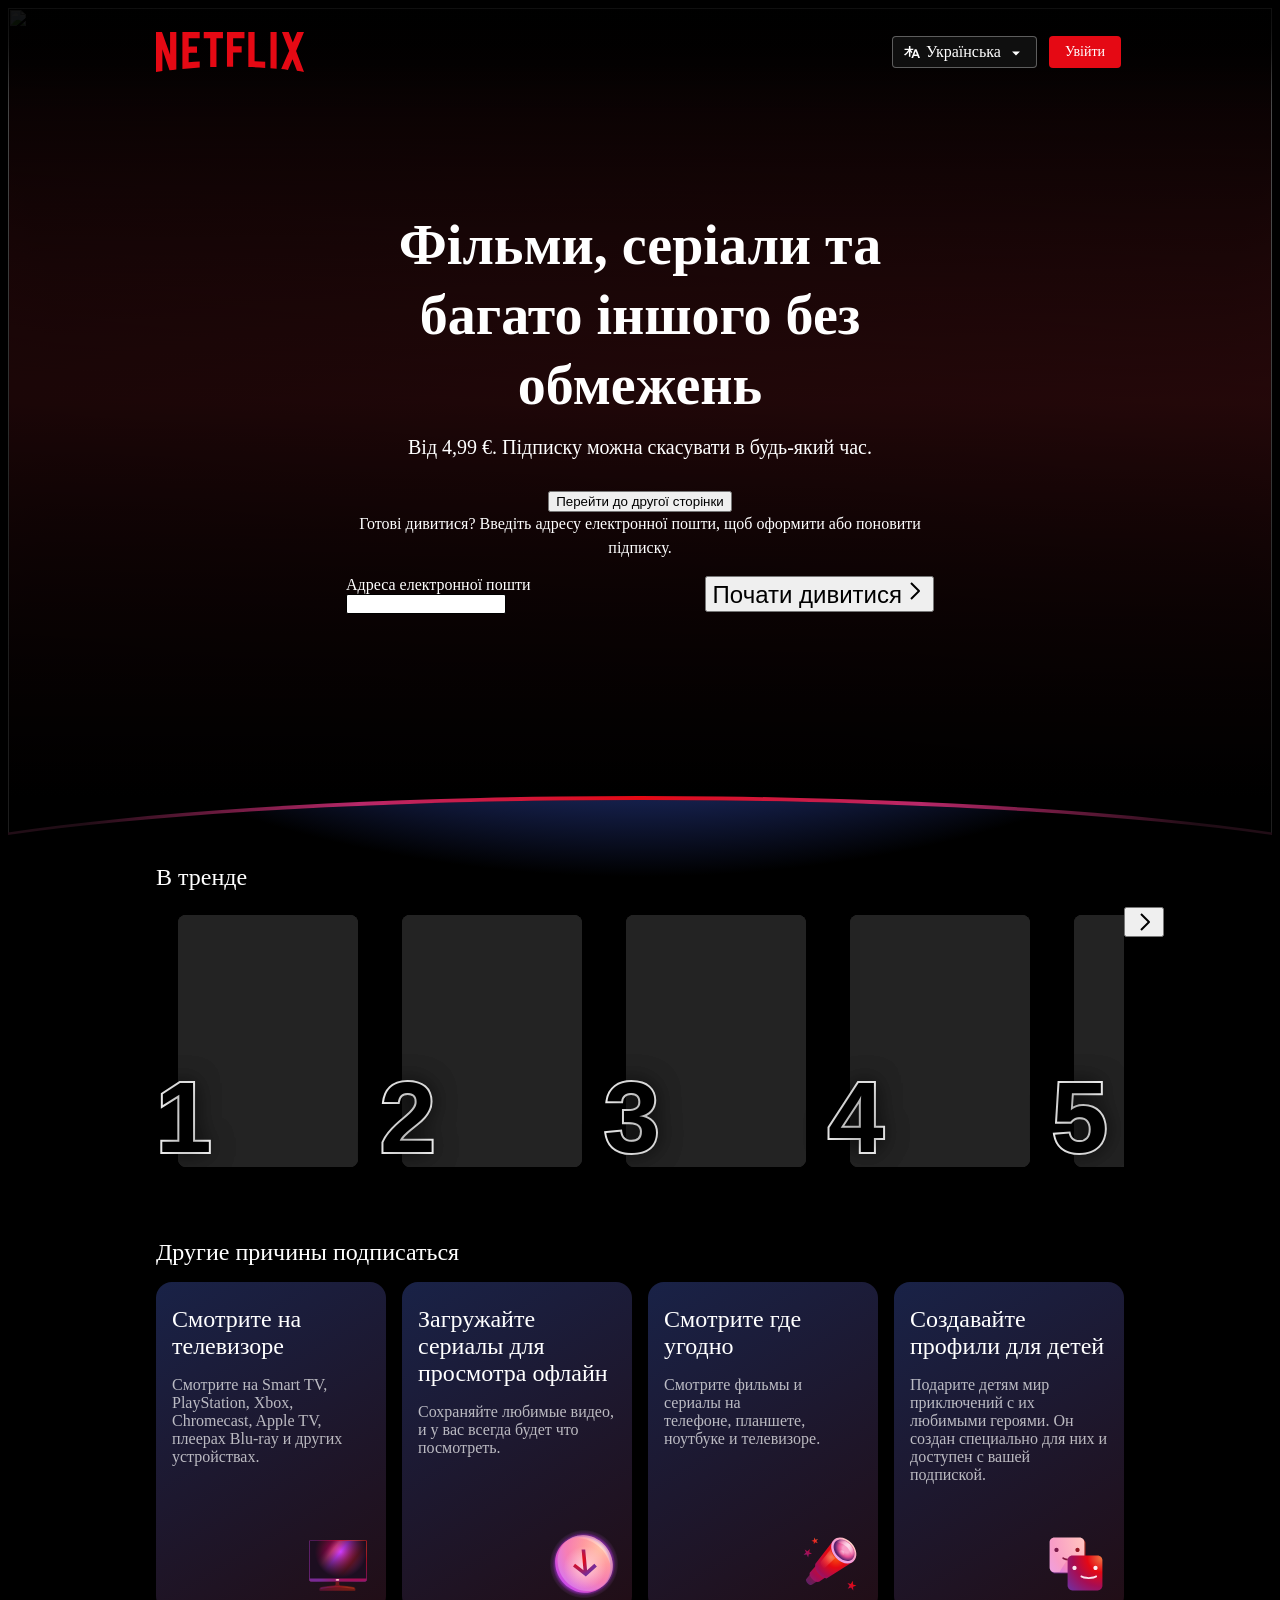
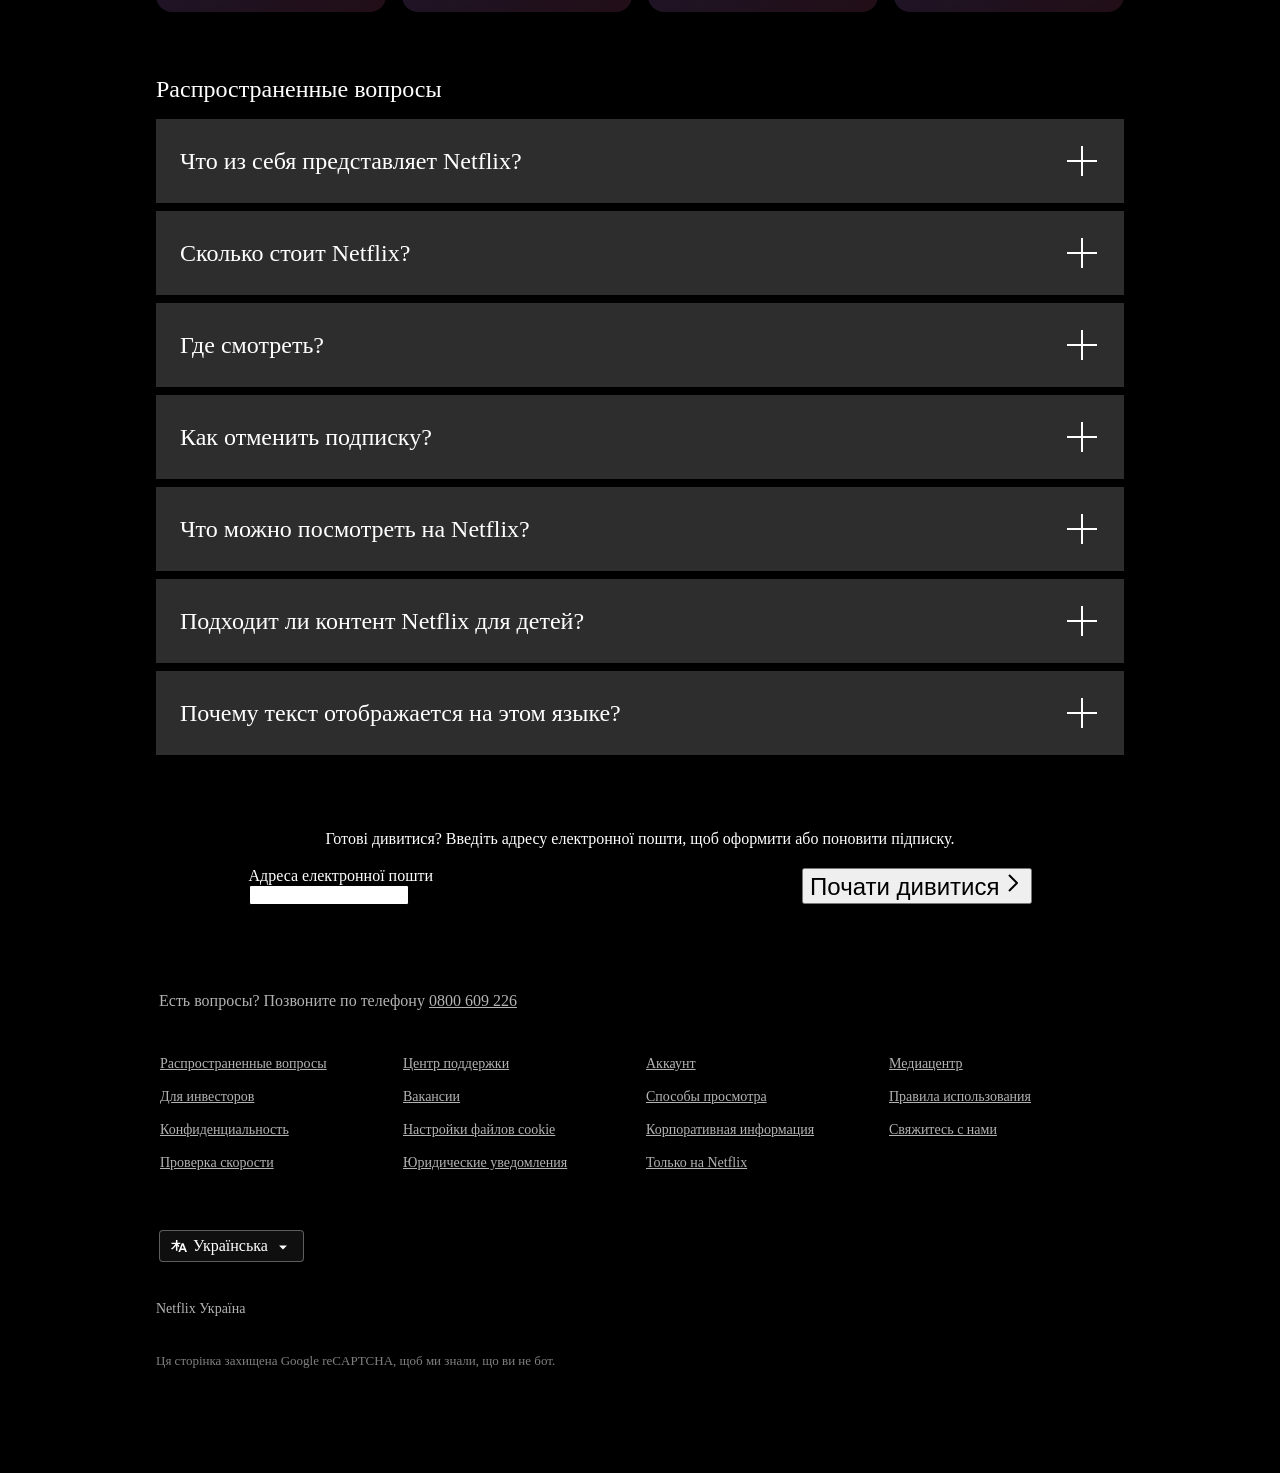
==== commit 3ba33dbf: "Add files via upload" ====
--- a/index.html
+++ b/index.html
@@ -1,450 +1,450 @@
-<html lang="ru" class=""><head><meta http-equiv="origin-trial" content="A7vZI3v+Gz7JfuRolKNM4Aff6zaGuT7X0mf3wtoZTnKv6497cVMnhy03KDqX7kBz/q/[base64]"><meta http-equiv="origin-trial" content="A7vZI3v+Gz7JfuRolKNM4Aff6zaGuT7X0mf3wtoZTnKv6497cVMnhy03KDqX7kBz/q/[base64]"><meta http-equiv="Content-Type" content="text/html; charset=UTF-8"><meta charset="utf-8"><meta http-equiv="X-UA-Compatible" content="IE=edge"><meta http-equiv="origin-trial" data-feature="EME Extension - Policy Check" data-expires="2018-11-26" content="Aob+++752GiUzm1RNSIkM9TINnQDxTlxz02v8hFJK/uGO2hmXnJqH8c/ZpI05b2nLsHDhGO3Ce2zXJUFQmO7jA4AAAB1eyJvcmlnaW4iOiJodHRwczovL25ldGZsaXguY29tOjQ0MyIsImZlYXR1cmUiOiJFbmNyeXB0ZWRNZWRpYUhkY3BQb2xpY3lDaGVjayIsImV4cGlyeSI6MTU0MzI0MzQyNCwiaXNTdWJkb21haW4iOnRydWV9"><meta http-equiv="origin-trial" data-feature="LocalFolder" data-expires="2025-06-06" content="A4kVXP34D+/[base64]"><title>Netflix Украина&nbsp;— Смотрите сериалы и фильмы онлайн</title><link rel="preload" href="https://assets.nflxext.com/web/ffe/wp/ui/landingPages/nmhp/nmhpFrameworkClient.48817f85fb937a2b77f7.js" as="script" crossorigin="anonymous" integrity="sha512-dm5u18jauPz8LCSsksa5Qnmd7llJzex0JbCCPiN7U9kV//lxycEZMsg6PJb6DCxOGkekm8fGQ/NYwUbnSvRvDg=="><script type="text/javascript" async="" charset="utf-8" src="https://www.gstatic.com/recaptcha/releases/gTpTIWhbKpxADzTzkcabhXN4/recaptcha__uk.js" crossorigin="anonymous" integrity="sha384-bY4lb15jCRl/K7Iibc0rfHpcT2QUb1OHk+qEtiCRmLMi4WQl4c5UF1kBPRmEyDfY"></script><script type="text/javascript" async="" charset="utf-8" src="https://www.gstatic.com/recaptcha/releases/gTpTIWhbKpxADzTzkcabhXN4/recaptcha__uk.js" crossorigin="anonymous" integrity="sha384-bY4lb15jCRl/K7Iibc0rfHpcT2QUb1OHk+qEtiCRmLMi4WQl4c5UF1kBPRmEyDfY"></script><script type="text/javascript">(function () { var request = new XMLHttpRequest(); request.open('GET', 'https://logs.netflix.com/log/wwwhead/cl/2?fetchType=js&eventType=WebsiteDetect&modalView=nmLanding', true); request.withCredentials = true; request.send(); var request2 = new XMLHttpRequest(); request2.open('GET', 'https://logs.netflix.com/log/wwwhead/cl/2?fetchType=js&eventType=WebsiteScreen' + '&winw=' + window.outerWidth + '&winh=' + window.outerHeight + '&screenw=' + window.innerWidth + '&screenh=' + window.innerHeight + '&ratio=' + ( window.devicePixelRatio ? window.devicePixelRatio : 'unsupported' ), true); request2.withCredentials = true; request2.send(); })();</script><script type="text/javascript" charset="UTF-8" src="https://help.nflxext.com/helpcenter/OneTrust/oneTrust_production_2026-04-16/scripttemplates/otSDKStub.js" data-document-language="true" data-domain-script="87b6a5c0-0104-4e96-a291-092c11350111"></script><script type="text/javascript">function OptanonWrapper() {};</script><meta content="смотреть фильмы, фильмы онлайн, смотреть ТВ, ТВ онлайн, сериалы онлайн, смотреть сериалы, транслировать фильмы, транслировать сериалы, стриминг онлайн, смотреть онлайн, фильмы, смотреть фильмы Украина, смотреть ТВ онлайн, без загрузки, полнометражные фильмы" name="keywords"><meta content="Смотрите фильмы и сериалы на Netflix онлайн или транслируйте их на Smart TV, игровую консоль, ПК, Mac, мобильный телефон, планшет и другие устройства." name="description"><meta name="viewport" content="width=device-width,initial-scale=1.0,minimum-scale=1.0,maximum-scale=1.0"><meta name="apple-mobile-web-app-capable" content="yes"><meta name="apple-mobile-web-app-status-bar-style" content="black"><meta name="format-detection" content="telephone=no"><meta name="apple-touch-icon" content="https://assets.nflxext.com/en_us/layout/ecweb/netflix-app-icon_152.jpg"><link type="text/css" rel="stylesheet" href="https://assets.nflxext.com/web/ffe/wp/@nf-web-ui/ui-shared/dist/less/signup/nmhp/nmhp.1afe2e52bff213979e1d.css" data-uia="botLink"><link rel="shortcut icon" href="https://assets.nflxext.com/us/ffe/siteui/common/icons/nficon2023.ico"><link rel="apple-touch-icon" href="https://assets.nflxext.com/us/ffe/siteui/common/icons/nficon2016.png"><meta property="og:description" content="Смотрите фильмы и сериалы на Netflix онлайн или транслируйте их на Smart TV, игровую консоль, ПК, Mac, мобильный телефон, планшет и другие устройства."><meta property="al:ios:url" content="nflx://www.netflix.com/?locale=ru-UA"><meta property="al:ios:app_store_id" content="363590051"><meta property="al:ios:app_name" content="Netflix"><meta property="al:android:url" content="nflx://www.netflix.com/?locale=ru-UA"><meta property="al:android:package" content="com.netflix.mediaclient"><meta property="al:android:app_name" content="Netflix"><meta name="twitter:card" content="summary_large_image"><meta name="twitter:site" content="@netflix"><script>/* Polyfill service v4.8.0
- * For detailed credits and licence information see https://github.com/financial-times/polyfill-service.
- * 
- * Features requested: default,dom4,es5,es2015,es2016,es2017,es2018,es2019,es2020,es2021,es2022,es2023,fetch,matchMedia,Intl.DateTimeFormat.prototype.formatToParts,Intl.DateTimeFormat.~locale.ru,Intl.DateTimeFormat.~timeZone.all,Intl.DateTimeFormat.~timeZone.golden,Intl.DisplayNames.~locale.ru,Intl.ListFormat.~locale.ru,Intl.Locale,Intl.NumberFormat.~locale.ru,Intl.PluralRules.~locale.ru,Intl.RelativeTimeFormat.~locale.ru,Intl.getCanonicalLocales,console,console.error,IntersectionObserver,IntersectionObserverEntry,requestIdleCallback,ResizeObserver
- *  */
-
-
-/* No polyfills needed for current settings and browser */
-
-</script><script src="https://help.nflxext.com/helpcenter/OneTrust/oneTrust_production_2026-04-16/scripttemplates/202602.1.0/otBannerSdk.js" async="" type="text/javascript"></script><style data-emotion="default-ltr-iqcdef-cache-global" data-s="">@font-face{font-family:"Netflix Sans Variable";src:url("https://occ.a.nflxso.net/genc/hawkins/5.16.0/font/netflix-sans-core-variable-full.woff2") format("woff2"),local("Helvetica Neue"),local("Segoe UI"),local("Roboto"),local("Ubuntu");unicode-range:U+0000,U+000D,U+0020-007E,U+00A0-017F,U+0181,U+0186,U+0189-018A,U+018E-0192,U+0194,U+0196-0199,U+019D-01A3,U+01AF-01B9,U+01C0-01C3,U+01CD-01DD,U+01E4-01EB,U+01EE-01F0,U+01F4-01F5,U+01F8-01FF,U+0218-021B,U+021E-0220,U+0226-0227,U+022E-022F,U+0232-0233,U+0237,U+0241-0242,U+0244,U+0248-0249,U+024C-024D,U+0250-0251,U+0253-0254,U+0256-0259,U+025B,U+025F,U+0261,U+0263,U+0268-026A,U+0272,U+0275,U+027D,U+0283,U+0289-028B,U+0292,U+0294,U+02B7,U+02B9,U+02BB-02BC,U+02BE-02BF,U+02C6-02CB,U+02D8-02DD,U+0300-0304,U+0306-030D,U+0312,U+0315,U+031B,U+0323,U+0326-0329,U+032D-032E,U+0331,U+0338,U+0344,U+0358,U+0374-0375,U+037E,U+0384-038A,U+038C,U+038E-03A1,U+03A3-03CE,U+0400-045F,U+0490-0493,U+0496-0497,U+049A-049B,U+04A2-04A3,U+04AE-04B3,U+04B6-04B7,U+04BA-04BB,U+04C0,U+04CF,U+04D4-04D5,U+04D8-04D9,U+04E2-04E3,U+04E8-04E9,U+04EE-04EF,U+058F,U+060B,U+0E3F,U+1DC6-1DC7,U+1E04-1E07,U+1E0C-1E13,U+1E18-1E19,U+1E20-1E25,U+1E28-1E2B,U+1E32-1E37,U+1E3A-1E3F,U+1E42-1E4B,U+1E5A-1E5B,U+1E5E-1E5F,U+1E62-1E63,U+1E6C-1E71,U+1E76-1E77,U+1E7C-1E85,U+1E88-1E89,U+1E92-1E96,U+1E9E,U+1EA0-1EF9,U+2000-200B,U+2010-2027,U+2030-203E,U+2044,U+2070,U+2074-208E,U+20A1-20A4,U+20A6-20AF,U+20B1-20B2,U+20B4-20B5,U+20B8-20BA,U+20BC-20BF,U+2103,U+2105,U+2109,U+2113,U+2116-2117,U+2120-2122,U+2126,U+212E,U+2153-215E,U+2190-2199,U+21A8,U+21B8-21B9,U+21D2,U+21D4,U+21E7,U+2202,U+2206,U+220F,U+2211-2212,U+2215,U+2219-221A,U+221E-2220,U+2229,U+222B,U+2248,U+2260-2261,U+2264-2265,U+2302,U+2310,U+2320-2321,U+2500,U+2502,U+250C,U+2510,U+2514,U+2518,U+251C,U+2524,U+252C,U+2534,U+253C,U+2550-256C,U+2580,U+2584,U+2588,U+258C,U+2590-2593,U+25A0-25A1,U+25AA-25AC,U+25B2-25B3,U+25B6-25B7,U+25BA,U+25BC-25BD,U+25C0-25C1,U+25C4,U+25C6-25CB,U+25CE-25D1,U+25D8-25D9,U+25E2-25E6,U+25EF,U+2605-2606,U+2609,U+260E-260F,U+261C,U+261E,U+263A-263D,U+2640-2642,U+2660-2661,U+2663-266D,U+266F,U+2C64,U+2E3A,U+A78B-A78C,U+A790-A791,U+FB00-FB04,U+FE45-FE46,U+FEFF,U+FFFD;font-weight:100 900;font-stretch:50% 125%;font-display:swap;}@font-face{font-family:"Netflix Sans Debug";src:url("https://occ.a.nflxso.net/genc/hawkins/5.16.0/font/netflix-sans-debug-variable-full.woff2") format("woff2"),local("Helvetica Neue"),local("Segoe UI"),local("Roboto"),local("Ubuntu");unicode-range:U+0000,U+000D,U+0020-007E,U+00A0-017F,U+0181,U+0186,U+0189-018A,U+018E-0192,U+0194,U+0196-0199,U+019D-01A3,U+01AF-01B9,U+01C0-01C3,U+01CD-01DD,U+01E4-01EB,U+01EE-01F0,U+01F4-01F5,U+01F8-01FF,U+0218-021B,U+021E-0220,U+0226-0227,U+022E-022F,U+0232-0233,U+0237,U+0241-0242,U+0244,U+0248-0249,U+024C-024D,U+0250-0251,U+0253-0254,U+0256-0259,U+025B,U+025F,U+0261,U+0263,U+0268-026A,U+0272,U+0275,U+027D,U+0283,U+0289-028B,U+0292,U+0294,U+02B7,U+02B9,U+02BB-02BC,U+02BE-02BF,U+02C6-02CB,U+02D8-02DD,U+0300-0304,U+0306-030D,U+0312,U+0315,U+031B,U+0323,U+0326-0329,U+032D-032E,U+0331,U+0338,U+0344,U+0358,U+0374-0375,U+037E,U+0384-038A,U+038C,U+038E-03A1,U+03A3-03CE,U+0400-045F,U+0490-0493,U+0496-0497,U+049A-049B,U+04A2-04A3,U+04AE-04B3,U+04B6-04B7,U+04BA-04BB,U+04C0,U+04CF,U+04D4-04D5,U+04D8-04D9,U+04E2-04E3,U+04E8-04E9,U+04EE-04EF,U+058F,U+060B,U+0E3F,U+1DC6-1DC7,U+1E04-1E07,U+1E0C-1E13,U+1E18-1E19,U+1E20-1E25,U+1E28-1E2B,U+1E32-1E37,U+1E3A-1E3F,U+1E42-1E4B,U+1E5A-1E5B,U+1E5E-1E5F,U+1E62-1E63,U+1E6C-1E71,U+1E76-1E77,U+1E7C-1E85,U+1E88-1E89,U+1E92-1E96,U+1E9E,U+1EA0-1EF9,U+2000-200B,U+2010-2027,U+2030-203E,U+2044,U+2070,U+2074-208E,U+20A1-20A4,U+20A6-20AF,U+20B1-20B2,U+20B4-20B5,U+20B8-20BA,U+20BC-20BF,U+2103,U+2105,U+2109,U+2113,U+2116-2117,U+2120-2122,U+2126,U+212E,U+2153-215E,U+2190-2199,U+21A8,U+21B8-21B9,U+21D2,U+21D4,U+21E7,U+2202,U+2206,U+220F,U+2211-2212,U+2215,U+2219-221A,U+221E-2220,U+2229,U+222B,U+2248,U+2260-2261,U+2264-2265,U+2302,U+2310,U+2320-2321,U+2500,U+2502,U+250C,U+2510,U+2514,U+2518,U+251C,U+2524,U+252C,U+2534,U+253C,U+2550-256C,U+2580,U+2584,U+2588,U+258C,U+2590-2593,U+25A0-25A1,U+25AA-25AC,U+25B2-25B3,U+25B6-25B7,U+25BA,U+25BC-25BD,U+25C0-25C1,U+25C4,U+25C6-25CB,U+25CE-25D1,U+25D8-25D9,U+25E2-25E6,U+25EF,U+2605-2606,U+2609,U+260E-260F,U+261C,U+261E,U+263A-263D,U+2640-2642,U+2660-2661,U+2663-266D,U+266F,U+2C64,U+2E3A,U+A78B-A78C,U+A790-A791,U+FB00-FB04,U+FE45-FE46,U+FEFF,U+FFFD;font-weight:100 900;font-stretch:50% 125%;font-display:swap;}@font-face{font-family:"Netflix Sans Variable";src:url("https://occ.a.nflxso.net/genc/hawkins/5.16.0/font/netflix-sans-arabic-variable-subset.woff2") format("woff2"),local("Helvetica Neue"),local("Segoe UI"),local("Roboto"),local("Ubuntu");unicode-range:U+060C,U+0615,U+061B,U+061F,U+0621-063A,U+0640-0656,U+0658-065B,U+0660-0671,U+0679,U+067C,U+067E,U+0681,U+0685-0686,U+0688-0689,U+0691-0696,U+0698,U+069A,U+06A0-06A1,U+06A4-06A5,U+06A8-06A9,U+06AB,U+06AD,U+06AF,U+06B5-06B6,U+06BA,U+06BC-06BE,U+06C0-06C3,U+06C6-06C9,U+06CB-06D5,U+06F0-06F9,U+0762-0763,U+200C-200F,U+202A-202E,U+25CC,U+274A,U+FB50-FB51,U+FB56-FB59,U+FB66-FB6D,U+FB7A-FB7D,U+FB88-FB95,U+FB9E-FB9F,U+FBA4-FBB1,U+FBD3-FBDC,U+FBDE-FBDF,U+FBE2-FBE9,U+FBFC-FBFF,U+FC5E-FC63,U+FDF2,U+FE80-FEFC;font-weight:100 900;font-stretch:50% 125%;font-display:swap;}@font-face{font-family:"Netflix Sans Variable";src:url("https://occ.a.nflxso.net/genc/hawkins/5.16.0/font/netflix-sans-thai-variable-subset.woff2") format("woff2"),local("Helvetica Neue"),local("Segoe UI"),local("Roboto"),local("Ubuntu");unicode-range:U+0E01-0E3A,U+0E40-0E5B,U+200C-200F,U+202A-202E,U+2060,U+25CC;font-weight:100 900;font-stretch:50% 125%;font-display:swap;}</style><style data-emotion="default-ltr-iqcdef-cache-global" data-s="">html,body{background:#000;max-width:100%;}</style><style data-emotion="default-ltr-iqcdef-cache btvnfz" data-s="">.default-ltr-iqcdef-cache-btvnfz{width:100%;padding-top:0;background:transparent;position:static;color:white;}.default-ltr-iqcdef-cache-btvnfz *{box-sizing:border-box;}</style><style data-emotion="default-ltr-iqcdef-cache ht77aj" data-s="">.default-ltr-iqcdef-cache-ht77aj{display:-webkit-box;display:-webkit-flex;display:-ms-flexbox;display:flex;-webkit-flex-direction:column;-ms-flex-direction:column;flex-direction:column;-webkit-align-items:center;-webkit-box-align:center;-ms-flex-align:center;align-items:center;-webkit-box-pack:center;-ms-flex-pack:center;-webkit-justify-content:center;justify-content:center;overflow-x:hidden;}</style><style data-emotion="default-ltr-iqcdef-cache pw7jst" data-s="">.default-ltr-iqcdef-cache-pw7jst{position:relative;width:100%;}</style><style data-emotion="default-ltr-iqcdef-cache 8ylunr" data-s="">.default-ltr-iqcdef-cache-8ylunr{z-index:1;position:relative;width:100%;}</style><style data-emotion="default-ltr-iqcdef-cache 1i8lfih" data-s="">.default-ltr-iqcdef-cache-1i8lfih{position:absolute;top:50%;left:50%;-webkit-transform:translate(-50%, -50%);-moz-transform:translate(-50%, -50%);-ms-transform:translate(-50%, -50%);transform:translate(-50%, -50%);height:100%;overflow:hidden;width:100%;max-width:100%;z-index:-1;}</style><style data-emotion="default-ltr-iqcdef-cache 10ll711" data-s="">.default-ltr-iqcdef-cache-10ll711{z-index:1;position:absolute;top:0;width:165rem;left:50%;bottom:100px;background:radial-gradient(11% 56% at 17% 50%, #461518 0%, transparent 100%),radial-gradient(11% 56% at 83% 50%, #461518 0%, transparent 100%);-webkit-transform:translateX(-50%);-moz-transform:translateX(-50%);-ms-transform:translateX(-50%);transform:translateX(-50%);}</style><style data-emotion="default-ltr-iqcdef-cache bg95xu" data-s="">.default-ltr-iqcdef-cache-bg95xu{position:absolute;top:0;left:calc(50% - 0.25rem);bottom:100px;z-index:2;background:linear-gradient(
-        0deg,
-        transparent 0%,
-        #6f181d 50%,
-        transparent 100%
-    );width:120.5rem;-webkit-transform:translate(calc(-50% + 0.25rem), 0px);-moz-transform:translate(calc(-50% + 0.25rem), 0px);-ms-transform:translate(calc(-50% + 0.25rem), 0px);transform:translate(calc(-50% + 0.25rem), 0px);}</style><style data-emotion="default-ltr-iqcdef-cache 180snrw" data-s="">.default-ltr-iqcdef-cache-180snrw{background:linear-gradient(
-        180deg,
-        rgba(0, 0, 0, 0.8000) 0.000%, rgba(0, 0, 0, 0.7889) 8.333%, rgba(0, 0, 0, 0.7556) 16.67%, rgba(0, 0, 0, 0.7000) 25.00%, rgba(0, 0, 0, 0.6222) 33.33%, rgba(0, 0, 0, 0.5222) 41.67%, rgba(0, 0, 0, 0.4000) 50.00%, rgba(0, 0, 0, 0.2778) 58.33%, rgba(0, 0, 0, 0.1778) 66.67%, rgba(0, 0, 0, 0.1000) 75.00%, rgba(0, 0, 0, 0.04444) 83.33%, rgba(0, 0, 0, 0.01111) 91.67%, rgba(0, 0, 0, 0.000) 100.0%
-    );position:relative;z-index:2;width:100%;}</style><style data-emotion="default-ltr-iqcdef-cache lp0v6f" data-s="">.default-ltr-iqcdef-cache-lp0v6f{width:100%;max-width:120rem;height:7.5rem;margin:0 auto -7.5rem auto;}@media all{.default-ltr-iqcdef-cache-lp0v6f{padding:0 1.5rem;}}@media all and (min-width: 600px){.default-ltr-iqcdef-cache-lp0v6f{padding:0 2rem;}}@media all and (min-width: 960px){.default-ltr-iqcdef-cache-lp0v6f{padding:0 5rem;}}@media all and (min-width: 1280px){.default-ltr-iqcdef-cache-lp0v6f{padding:0 9.25rem;}}@media all and (min-width: 1920px){.default-ltr-iqcdef-cache-lp0v6f{padding:0 22.125rem;}}</style><style data-emotion="default-ltr-iqcdef-cache 1l62blf" data-s="">@media all{.default-ltr-iqcdef-cache-1l62blf{height:5rem;}}@media all and (min-width: 1280px){.default-ltr-iqcdef-cache-1l62blf{height:5.5rem;}}</style><style data-emotion="default-ltr-iqcdef-cache 102xmgx" data-s="">@media all{.default-ltr-iqcdef-cache-102xmgx{height:5rem;}}@media all and (min-width: 1280px){.default-ltr-iqcdef-cache-102xmgx{height:5.5rem;}}</style><style data-emotion="default-ltr-iqcdef-cache 9c93ve" data-s="">.default-ltr-iqcdef-cache-9c93ve{box-sizing:border-box;display:inherit;height:auto;width:100%;}.default-ltr-iqcdef-cache-9c93ve *{box-sizing:border-box;}@media all{.default-ltr-iqcdef-cache-9c93ve{height:5rem;}}@media all and (min-width: 1280px){.default-ltr-iqcdef-cache-9c93ve{height:5.5rem;}}</style><style data-emotion="default-ltr-iqcdef-cache 18bpat7" data-s="">.default-ltr-iqcdef-cache-18bpat7{--wct--layout-container--alignItems:initial;--wct--layout-container--alignItems-xs:initial;--wct--layout-container--alignItems-s:initial;--wct--layout-container--alignItems-m:initial;--wct--layout-container--alignItems-l:initial;--wct--layout-container--alignItems-xl:initial;--wct--layout-container--alignItems-xxl:initial;--wct--layout-container--alignItems-xxxl:initial;--wct--layout-container--flexDirection:initial;--wct--layout-container--flexDirection-xs:initial;--wct--layout-container--flexDirection-s:initial;--wct--layout-container--flexDirection-m:initial;--wct--layout-container--flexDirection-l:initial;--wct--layout-container--flexDirection-xl:initial;--wct--layout-container--flexDirection-xxl:initial;--wct--layout-container--flexDirection-xxxl:initial;--wct--layout-container--justifyContent:initial;--wct--layout-container--justifyContent-xs:initial;--wct--layout-container--justifyContent-s:initial;--wct--layout-container--justifyContent-m:initial;--wct--layout-container--justifyContent-l:initial;--wct--layout-container--justifyContent-xl:initial;--wct--layout-container--justifyContent-xxl:initial;--wct--layout-container--justifyContent-xxxl:initial;--wct--layout-container--columnSpacing:initial;--wct--layout-container--columnSpacing-xs:initial;--wct--layout-container--columnSpacing-s:initial;--wct--layout-container--columnSpacing-m:initial;--wct--layout-container--columnSpacing-l:initial;--wct--layout-container--columnSpacing-xl:initial;--wct--layout-container--columnSpacing-xxl:initial;--wct--layout-container--columnSpacing-xxxl:initial;--wct--layout-container--rowSpacing:initial;--wct--layout-container--rowSpacing-xs:initial;--wct--layout-container--rowSpacing-s:initial;--wct--layout-container--rowSpacing-m:initial;--wct--layout-container--rowSpacing-l:initial;--wct--layout-container--rowSpacing-xl:initial;--wct--layout-container--rowSpacing-xxl:initial;--wct--layout-container--rowSpacing-xxxl:initial;--wct--layout-container--maxWidth:initial;--wct--layout-container--maxWidth-xs:initial;--wct--layout-container--maxWidth-s:initial;--wct--layout-container--maxWidth-m:initial;--wct--layout-container--maxWidth-l:initial;--wct--layout-container--maxWidth-xl:initial;--wct--layout-container--maxWidth-xxl:initial;--wct--layout-container--maxWidth-xxxl:initial;--wct--layout-container--padding:initial;--wct--layout-container--padding-xs:initial;--wct--layout-container--padding-s:initial;--wct--layout-container--padding-m:initial;--wct--layout-container--padding-l:initial;--wct--layout-container--padding-xl:initial;--wct--layout-container--padding-xxl:initial;--wct--layout-container--padding-xxxl:initial;--wct--layout-container--width:inherit;--wct--layout-container--width-xs:inherit;--wct--layout-container--width-s:inherit;--wct--layout-container--width-m:inherit;--wct--layout-container--width-l:inherit;--wct--layout-container--width-xl:inherit;--wct--layout-container--width-xxl:inherit;--wct--layout-container--width-xxxl:inherit;display:-webkit-inline-box;display:-webkit-inline-flex;display:-ms-inline-flexbox;display:inline-flex;-webkit-box-flex-wrap:wrap;-webkit-flex-wrap:wrap;-ms-flex-wrap:wrap;flex-wrap:wrap;height:inherit;-webkit-align-items:var(--wct--layout-container--alignItems, initial);-webkit-box-align:var(--wct--layout-container--alignItems, initial);-ms-flex-align:var(--wct--layout-container--alignItems, initial);align-items:var(--wct--layout-container--alignItems, initial);-webkit-flex-direction:var(--wct--layout-container--flexDirection, initial);-ms-flex-direction:var(--wct--layout-container--flexDirection, initial);flex-direction:var(--wct--layout-container--flexDirection, initial);-webkit-box-pack:var(--wct--layout-container--justifyContent, initial);-ms-flex-pack:var(--wct--layout-container--justifyContent, initial);-webkit-justify-content:var(--wct--layout-container--justifyContent, initial);justify-content:var(--wct--layout-container--justifyContent, initial);margin-left:calc(var(--wct--layout-container--columnSpacing, initial) * -1);margin-top:calc(var(--wct--layout-container--rowSpacing, initial) * -1);max-width:var(--wct--layout-container--maxWidth, initial);padding:var(--wct--layout-container--padding, initial);width:var(--wct--layout-container--width, inherit);}@media screen{.default-ltr-iqcdef-cache-18bpat7{--wct--layout-container--alignItems:var(--wct--layout-container--alignItems-xs, initial);--wct--layout-container--columnSpacing:var(--wct--layout-container--columnSpacing-xs, initial);--wct--layout-container--flexDirection:var(--wct--layout-container--flexDirection-xs, initial);--wct--layout-container--justifyContent:var(--wct--layout-container--justifyContent-xs, initial);--wct--layout-container--maxWidth:var(--wct--layout-container--maxWidth-xs, initial);--wct--layout-container--padding:var(--wct--layout-container--padding-xs, initial);--wct--layout-container--rowSpacing:var(--wct--layout-container--rowSpacing-xs, initial);--wct--layout-container--width:var(--wct--layout-container--width-xs, inherit);}}@media screen and (min-width: 600px){.default-ltr-iqcdef-cache-18bpat7{--wct--layout-container--alignItems:var(--wct--layout-container--alignItems-s, initial);--wct--layout-container--columnSpacing:var(--wct--layout-container--columnSpacing-s, initial);--wct--layout-container--flexDirection:var(--wct--layout-container--flexDirection-s, initial);--wct--layout-container--justifyContent:var(--wct--layout-container--justifyContent-s, initial);--wct--layout-container--maxWidth:var(--wct--layout-container--maxWidth-s, initial);--wct--layout-container--padding:var(--wct--layout-container--padding-s, initial);--wct--layout-container--rowSpacing:var(--wct--layout-container--rowSpacing-s, initial);--wct--layout-container--width:var(--wct--layout-container--width-s, inherit);}}@media screen and (min-width: 960px){.default-ltr-iqcdef-cache-18bpat7{--wct--layout-container--alignItems:var(--wct--layout-container--alignItems-m, initial);--wct--layout-container--columnSpacing:var(--wct--layout-container--columnSpacing-m, initial);--wct--layout-container--flexDirection:var(--wct--layout-container--flexDirection-m, initial);--wct--layout-container--justifyContent:var(--wct--layout-container--justifyContent-m, initial);--wct--layout-container--maxWidth:var(--wct--layout-container--maxWidth-m, initial);--wct--layout-container--padding:var(--wct--layout-container--padding-m, initial);--wct--layout-container--rowSpacing:var(--wct--layout-container--rowSpacing-m, initial);--wct--layout-container--width:var(--wct--layout-container--width-m, inherit);}}@media screen and (min-width: 1280px){.default-ltr-iqcdef-cache-18bpat7{--wct--layout-container--alignItems:var(--wct--layout-container--alignItems-l, initial);--wct--layout-container--columnSpacing:var(--wct--layout-container--columnSpacing-l, initial);--wct--layout-container--flexDirection:var(--wct--layout-container--flexDirection-l, initial);--wct--layout-container--justifyContent:var(--wct--layout-container--justifyContent-l, initial);--wct--layout-container--maxWidth:var(--wct--layout-container--maxWidth-l, initial);--wct--layout-container--padding:var(--wct--layout-container--padding-l, initial);--wct--layout-container--rowSpacing:var(--wct--layout-container--rowSpacing-l, initial);--wct--layout-container--width:var(--wct--layout-container--width-l, inherit);}}@media screen and (min-width: 1600px){.default-ltr-iqcdef-cache-18bpat7{--wct--layout-container--alignItems:var(--wct--layout-container--alignItems-xl, initial);--wct--layout-container--columnSpacing:var(--wct--layout-container--columnSpacing-xl, initial);--wct--layout-container--flexDirection:var(--wct--layout-container--flexDirection-xl, initial);--wct--layout-container--justifyContent:var(--wct--layout-container--justifyContent-xl, initial);--wct--layout-container--maxWidth:var(--wct--layout-container--maxWidth-xl, initial);--wct--layout-container--padding:var(--wct--layout-container--padding-xl, initial);--wct--layout-container--rowSpacing:var(--wct--layout-container--rowSpacing-xl, initial);--wct--layout-container--width:var(--wct--layout-container--width-xl, inherit);}}@media screen and (min-width: 1920px){.default-ltr-iqcdef-cache-18bpat7{--wct--layout-container--alignItems:var(--wct--layout-container--alignItems-xxl, initial);--wct--layout-container--columnSpacing:var(--wct--layout-container--columnSpacing-xxl, initial);--wct--layout-container--flexDirection:var(--wct--layout-container--flexDirection-xxl, initial);--wct--layout-container--justifyContent:var(--wct--layout-container--justifyContent-xxl, initial);--wct--layout-container--maxWidth:var(--wct--layout-container--maxWidth-xxl, initial);--wct--layout-container--padding:var(--wct--layout-container--padding-xxl, initial);--wct--layout-container--rowSpacing:var(--wct--layout-container--rowSpacing-xxl, initial);--wct--layout-container--width:var(--wct--layout-container--width-xxl, inherit);}}@media screen and (min-width: 2560px){.default-ltr-iqcdef-cache-18bpat7{--wct--layout-container--alignItems:var(--wct--layout-container--alignItems-xxxl, initial);--wct--layout-container--columnSpacing:var(--wct--layout-container--columnSpacing-xxxl, initial);--wct--layout-container--flexDirection:var(--wct--layout-container--flexDirection-xxxl, initial);--wct--layout-container--justifyContent:var(--wct--layout-container--justifyContent-xxxl, initial);--wct--layout-container--maxWidth:var(--wct--layout-container--maxWidth-xxxl, initial);--wct--layout-container--padding:var(--wct--layout-container--padding-xxxl, initial);--wct--layout-container--rowSpacing:var(--wct--layout-container--rowSpacing-xxxl, initial);--wct--layout-container--width:var(--wct--layout-container--width-xxxl, inherit);}}.default-ltr-iqcdef-cache-18bpat7>*{margin-left:var(
-			--wct--layout-container--columnSpacing,
-			unset
-		);margin-top:var(--wct--layout-container--rowSpacing, unset);pointer-events:var(--wct--layout-container--pointer-events, unset);}</style><style data-emotion="default-ltr-iqcdef-cache c32e31" data-s="">.default-ltr-iqcdef-cache-c32e31{--wct--layout-item--alignItems:initial;--wct--layout-item--alignItems-xs:initial;--wct--layout-item--alignItems-s:initial;--wct--layout-item--alignItems-m:initial;--wct--layout-item--alignItems-l:initial;--wct--layout-item--alignItems-xl:initial;--wct--layout-item--alignItems-xxl:initial;--wct--layout-item--alignItems-xxxl:initial;--wct--layout-item--flex:initial;--wct--layout-item--flex-xs:initial;--wct--layout-item--flex-s:initial;--wct--layout-item--flex-m:initial;--wct--layout-item--flex-l:initial;--wct--layout-item--flex-xl:initial;--wct--layout-item--flex-xxl:initial;--wct--layout-item--flex-xxxl:initial;--wct--layout-item--justifyContent:initial;--wct--layout-item--justifyContent-xs:initial;--wct--layout-item--justifyContent-s:initial;--wct--layout-item--justifyContent-m:initial;--wct--layout-item--justifyContent-l:initial;--wct--layout-item--justifyContent-xl:initial;--wct--layout-item--justifyContent-xxl:initial;--wct--layout-item--justifyContent-xxxl:initial;--wct--layout-item--padding:initial;--wct--layout-item--padding-xs:initial;--wct--layout-item--padding-s:initial;--wct--layout-item--padding-m:initial;--wct--layout-item--padding-l:initial;--wct--layout-item--padding-xl:initial;--wct--layout-item--padding-xxl:initial;--wct--layout-item--padding-xxxl:initial;--wct--layout-item--width:inherit;--wct--layout-item--width-xs:inherit;--wct--layout-item--width-s:inherit;--wct--layout-item--width-m:inherit;--wct--layout-item--width-l:inherit;--wct--layout-item--width-xl:inherit;--wct--layout-item--width-xxl:inherit;--wct--layout-item--width-xxxl:inherit;display:-webkit-inline-box;display:-webkit-inline-flex;display:-ms-inline-flexbox;display:inline-flex;-webkit-box-flex-wrap:wrap;-webkit-flex-wrap:wrap;-ms-flex-wrap:wrap;flex-wrap:wrap;-webkit-align-items:var(--wct--layout-item--alignItems, initial);-webkit-box-align:var(--wct--layout-item--alignItems, initial);-ms-flex-align:var(--wct--layout-item--alignItems, initial);align-items:var(--wct--layout-item--alignItems, initial);-webkit-flex:var(--wct--layout-item--flex, initial);-ms-flex:var(--wct--layout-item--flex, initial);flex:var(--wct--layout-item--flex, initial);-webkit-box-pack:var(--wct--layout-item--justifyContent, initial);-ms-flex-pack:var(--wct--layout-item--justifyContent, initial);-webkit-justify-content:var(--wct--layout-item--justifyContent, initial);justify-content:var(--wct--layout-item--justifyContent, initial);padding:var(--wct--layout-item--padding, initial);width:var(--wct--layout-item--width, inherit);}@media screen{.default-ltr-iqcdef-cache-c32e31{--wct--layout-item--alignItems:var(--wct--layout-item--alignItems-xs, initial);--wct--layout-item--flex:var(--wct--layout-item--flex-xs, initial);--wct--layout-item--justifyContent:var(--wct--layout-item--justifyContent-xs, initial);--wct--layout-item--padding:var(--wct--layout-item--padding-xs, initial);--wct--layout-item--width:var(--wct--layout-item--width-xs, inherit);}}@media screen and (min-width: 600px){.default-ltr-iqcdef-cache-c32e31{--wct--layout-item--alignItems:var(--wct--layout-item--alignItems-s, initial);--wct--layout-item--flex:var(--wct--layout-item--flex-s, initial);--wct--layout-item--justifyContent:var(--wct--layout-item--justifyContent-s, initial);--wct--layout-item--padding:var(--wct--layout-item--padding-s, initial);--wct--layout-item--width:var(--wct--layout-item--width-s, inherit);}}@media screen and (min-width: 960px){.default-ltr-iqcdef-cache-c32e31{--wct--layout-item--alignItems:var(--wct--layout-item--alignItems-m, initial);--wct--layout-item--flex:var(--wct--layout-item--flex-m, initial);--wct--layout-item--justifyContent:var(--wct--layout-item--justifyContent-m, initial);--wct--layout-item--padding:var(--wct--layout-item--padding-m, initial);--wct--layout-item--width:var(--wct--layout-item--width-m, inherit);}}@media screen and (min-width: 1280px){.default-ltr-iqcdef-cache-c32e31{--wct--layout-item--alignItems:var(--wct--layout-item--alignItems-l, initial);--wct--layout-item--flex:var(--wct--layout-item--flex-l, initial);--wct--layout-item--justifyContent:var(--wct--layout-item--justifyContent-l, initial);--wct--layout-item--padding:var(--wct--layout-item--padding-l, initial);--wct--layout-item--width:var(--wct--layout-item--width-l, inherit);}}@media screen and (min-width: 1600px){.default-ltr-iqcdef-cache-c32e31{--wct--layout-item--alignItems:var(--wct--layout-item--alignItems-xl, initial);--wct--layout-item--flex:var(--wct--layout-item--flex-xl, initial);--wct--layout-item--justifyContent:var(--wct--layout-item--justifyContent-xl, initial);--wct--layout-item--padding:var(--wct--layout-item--padding-xl, initial);--wct--layout-item--width:var(--wct--layout-item--width-xl, inherit);}}@media screen and (min-width: 1920px){.default-ltr-iqcdef-cache-c32e31{--wct--layout-item--alignItems:var(--wct--layout-item--alignItems-xxl, initial);--wct--layout-item--flex:var(--wct--layout-item--flex-xxl, initial);--wct--layout-item--justifyContent:var(--wct--layout-item--justifyContent-xxl, initial);--wct--layout-item--padding:var(--wct--layout-item--padding-xxl, initial);--wct--layout-item--width:var(--wct--layout-item--width-xxl, inherit);}}@media screen and (min-width: 2560px){.default-ltr-iqcdef-cache-c32e31{--wct--layout-item--alignItems:var(--wct--layout-item--alignItems-xxxl, initial);--wct--layout-item--flex:var(--wct--layout-item--flex-xxxl, initial);--wct--layout-item--justifyContent:var(--wct--layout-item--justifyContent-xxxl, initial);--wct--layout-item--padding:var(--wct--layout-item--padding-xxxl, initial);--wct--layout-item--width:var(--wct--layout-item--width-xxxl, inherit);}}</style><style data-emotion="default-ltr-iqcdef-cache 1so2hc6" data-s="">@media all{.default-ltr-iqcdef-cache-1so2hc6{display:none;}}@media all and (min-width: 960px){.default-ltr-iqcdef-cache-1so2hc6{display:none;}}.default-ltr-iqcdef-cache-1so2hc6 .n-logo-svg{display:block;width:1.10225rem;height:2rem;-webkit-flex-shrink:0;-ms-flex-negative:0;flex-shrink:0;}</style><style data-emotion="default-ltr-iqcdef-cache 1sdmy2l" data-s="">@media all{.default-ltr-iqcdef-cache-1sdmy2l{display:block;}}@media all and (min-width: 960px){.default-ltr-iqcdef-cache-1sdmy2l{display:block;}}</style><style data-emotion="default-ltr-iqcdef-cache 17hp4kx" data-s="">.default-ltr-iqcdef-cache-17hp4kx{width:9.25rem;height:2.5rem;color:rgb(229,9,20);fill:currentColor;display:block;}@media screen and (max-width: 959.98px){.default-ltr-iqcdef-cache-17hp4kx{width:5.5625rem;height:1.5rem;}}</style><style data-emotion="default-ltr-iqcdef-cache raue2m" data-s="">.default-ltr-iqcdef-cache-raue2m{clip:rect(0 0 0 0);-webkit-clip-path:inset(50%);clip-path:inset(50%);height:1px;overflow:hidden;position:absolute;white-space:nowrap;width:1px;}</style><style data-emotion="default-ltr-iqcdef-cache 146vp2u" data-s="">.default-ltr-iqcdef-cache-146vp2u{box-sizing:border-box;display:inherit;height:auto;width:100%;}.default-ltr-iqcdef-cache-146vp2u *{box-sizing:border-box;}</style><style data-emotion="default-ltr-iqcdef-cache hqt62i" data-s="">.default-ltr-iqcdef-cache-hqt62i{margin:0 0.25rem;}@media screen and (min-width: 960px){.default-ltr-iqcdef-cache-hqt62i{margin:0 0.75rem;}}.default-ltr-iqcdef-cache-hqt62i:first-of-type{margin-left:0;}.default-ltr-iqcdef-cache-hqt62i:last-of-type{margin-right:0;}@media screen and (max-width: 599.98px){.default-ltr-iqcdef-cache-hqt62i [data-wct-form-control-wrapper]>select{width:0.0625rem!important;padding-right:1.75rem!important;}}</style><style data-emotion="default-ltr-iqcdef-cache 1d2f72v" data-s="">.default-ltr-iqcdef-cache-1d2f72v{--wct--focus-ring--color-default:#a9a9a9;--wct--focus-ring--width:0.125rem;--wct--focus-ring--style:solid;--wct--focus-ring--color:rgb(255,255,255);--wct--focus-ring--offset:0.125rem;}.default-ltr-iqcdef-cache-1d2f72v{position:relative;-webkit-box-flex-wrap:wrap;-webkit-flex-wrap:wrap;-ms-flex-wrap:wrap;flex-wrap:wrap;}.default-ltr-iqcdef-cache-1d2f72v [data-wct-form-control-wrapper]{padding:0;}.default-ltr-iqcdef-cache-1d2f72v select~[data-wct-form-control-chrome]{border-style:solid;}.default-ltr-iqcdef-cache-1d2f72v select[aria-disabled]~[data-wct-form-control-chrome]{opacity:1;}.default-ltr-iqcdef-cache-1d2f72v [data-wct-form-control-wrapper]>select[aria-disabled]{cursor:not-allowed;}.default-ltr-iqcdef-cache-1d2f72v [data-wct-form-control-description]{width:100%;}.default-ltr-iqcdef-cache-1d2f72v [data-wct-form-control-validation]{fill:currentColor;width:100%;}.default-ltr-iqcdef-cache-1d2f72v [data-wct-form-control-validation] .e1c1ld3c3,.default-ltr-iqcdef-cache-1d2f72v [data-wct-form-control-validation] .e1c1ld3c2,.default-ltr-iqcdef-cache-1d2f72v [data-wct-form-control-validation] .e1c1ld3c4{position:relative;}.default-ltr-iqcdef-cache-1d2f72v [data-wct-form-control-charactercounter]{text-align:right;}.default-ltr-iqcdef-cache-1d2f72v{display:-webkit-inline-box;display:-webkit-inline-flex;display:-ms-inline-flexbox;display:inline-flex;vertical-align:text-top;}.default-ltr-iqcdef-cache-1d2f72v [data-wct-form-control-label]{position:absolute;z-index:1;white-space:nowrap;overflow:hidden;text-overflow:ellipsis;transition-property:top,font-size,line-height;transition-duration:250ms;pointer-events:none;transition-timing-function:cubic-bezier(0.32,0.94,0.6,1);}@media screen and (prefers-reduced-motion){.default-ltr-iqcdef-cache-1d2f72v [data-wct-form-control-label]{-webkit-transition:none;transition:none;}}.default-ltr-iqcdef-cache-1d2f72v [data-wct-form-control-wrapper]{fill:currentColor;min-width:12.5rem;}.default-ltr-iqcdef-cache-1d2f72v [data-wct-form-control-wrapper]>select{color:inherit;-webkit-filter:opacity(100%);filter:opacity(100%);}.default-ltr-iqcdef-cache-1d2f72v [data-wct-form-control-wrapper]>select:-webkit-autofill{background-image:none!important;transition-property:background-color,color;transition-delay:86400s;}.default-ltr-iqcdef-cache-1d2f72v [data-wct-form-control-wrapper]>select:autofill{background-image:none!important;transition-property:background-color,color;transition-delay:86400s;}.default-ltr-iqcdef-cache-1d2f72v [data-wct-form-control-wrapper]>select[chrome-autofilled],.default-ltr-iqcdef-cache-1d2f72v [data-wct-form-control-wrapper]>select.edge-autofilled,.default-ltr-iqcdef-cache-1d2f72v [data-wct-form-control-wrapper]>select[data-com-onepassword-filled],.default-ltr-iqcdef-cache-1d2f72v [data-wct-form-control-wrapper]>select[data-dashlane-autofilled]{background-image:none!important;transition-property:background-color,color;transition-delay:86400s;}.default-ltr-iqcdef-cache-1d2f72v [data-wct-form-control-wrapper]>select[aria-disabled]{opacity:1;}@media screen and (prefers-reduced-motion){.default-ltr-iqcdef-cache-1d2f72v [data-wct-form-control-wrapper]>select{-webkit-transition:none;transition:none;}}.default-ltr-iqcdef-cache-1d2f72v [data-wct-form-control-label]{right:calc(2.5rem + 0rem);color:rgba(255,255,255,0.7);font-family:unset;font-size:0.75rem;font-weight:400;line-height:0.75rem;left:calc(0.625rem + 1rem + 0.5rem);line-height:0.875rem;top:0rem;}.default-ltr-iqcdef-cache-1d2f72v [data-wct-form-control-wrapper]{font-family:unset;font-size:1rem;font-weight:400;color:rgb(255,255,255);}.default-ltr-iqcdef-cache-1d2f72v select~[data-wct-form-control-chrome],.default-ltr-iqcdef-cache-1d2f72v select~[data-wct-form-control-chrome][dir]{background:rgba(22,22,22,0.7);border-radius:0.25rem;border-width:0.0625rem;padding-right:calc(0.75rem + 0rem);border-color:rgba(128,128,128,0.7);}.default-ltr-iqcdef-cache-1d2f72v select~[data-wct-form-control-chrome] >svg,.default-ltr-iqcdef-cache-1d2f72v select~[data-wct-form-control-chrome][dir] >svg{display:auto;}.default-ltr-iqcdef-cache-1d2f72v select[aria-disabled]~[data-wct-form-control-chrome]{border-color:rgba(128,128,128,0.4);background:rgba(22,22,22,0.02);}.default-ltr-iqcdef-cache-1d2f72v select[data-autofill]~[data-wct-form-control-chrome]{background:rgba(22,22,22,0.7);}@supports (-webkit-appearance: none) and (not (-moz-appearance: none)) and (text-size-adjust: none){.default-ltr-iqcdef-cache-1d2f72v select[data-autofill]~[data-wct-form-control-chrome]{background:rgba(70,90,126,0.4);}}@supports (-webkit-appearance: none) and (not (-moz-appearance: none)) and (not (text-size-adjust: none)){.default-ltr-iqcdef-cache-1d2f72v select[data-autofill]~[data-wct-form-control-chrome]{background:rgb(5,0,66);}}@supports (-moz-appearance: none){.default-ltr-iqcdef-cache-1d2f72v select[data-autofill]~[data-wct-form-control-chrome]{background:rgb(0,4,56);}}.default-ltr-iqcdef-cache-1d2f72v [data-wct-form-control-wrapper]>select,.default-ltr-iqcdef-cache-1d2f72v [data-wct-form-control-wrapper]>select[dir]{font-family:unset;font-size:1rem;font-weight:400;line-height:1.25;padding-top:0.375rem;padding-right:calc(2.25rem + 0rem);padding-bottom:0.375rem;padding-left:calc(0.625rem + 1rem + 0.5rem);}.default-ltr-iqcdef-cache-1d2f72v [data-wct-form-control-wrapper]>select[aria-disabled],.default-ltr-iqcdef-cache-1d2f72v [data-wct-form-control-wrapper]>select[dir][aria-disabled]{padding-right:2.5rem;}.default-ltr-iqcdef-cache-1d2f72v,.default-ltr-iqcdef-cache-1d2f72v [data-wct-form-control-wrapper],.default-ltr-iqcdef-cache-1d2f72v [data-wct-form-control-wrapper]>select{min-width:auto;width:auto;}.default-ltr-iqcdef-cache-1d2f72v [data-wct-form-control-description]{font-family:unset;font-size:0.8125rem;font-weight:400;color:rgba(255,255,255,0.7);margin-top:0.375rem;}.default-ltr-iqcdef-cache-1d2f72v [data-wct-form-control-validation]{font-family:unset;font-size:0.8125rem;font-weight:400;margin-top:0.375rem;color:rgba(255,255,255,0.7);}.default-ltr-iqcdef-cache-1d2f72v [data-wct-form-control-validation] .e1c1ld3c3,.default-ltr-iqcdef-cache-1d2f72v [data-wct-form-control-validation] .e1c1ld3c2,.default-ltr-iqcdef-cache-1d2f72v [data-wct-form-control-validation] .e1c1ld3c4{margin-right:0.25rem;top:0.1875rem;}@supports (outline-color: Highlight){.default-ltr-iqcdef-cache-1d2f72v{--wct--focus-ring--color-default:Highlight;}}@supports (outline-color: -webkit-focus-ring-color){.default-ltr-iqcdef-cache-1d2f72v{--wct--focus-ring--color-default:-webkit-focus-ring-color;}}.default-ltr-iqcdef-cache-1d2f72v select:focus:not(:focus-visible)~[data-wct-form-control-chrome]{outline-style:var(--wct--focus-ring--override-on, var(--wct--focus-ring--style)) var(--wct--focus-ring--override-off, none);}.default-ltr-iqcdef-cache-1d2f72v select:focus~[data-wct-form-control-chrome]{outline-width:var(--wct--focus-ring--width);outline-style:var(--wct--focus-ring--style);outline-color:var(--wct--focus-ring--color);outline-offset:var(--wct--focus-ring--offset);}</style><style data-emotion="default-ltr-iqcdef-cache p1x19f" data-s="">.default-ltr-iqcdef-cache-p1x19f{--wct--focus-ring--color-default:#a9a9a9;--wct--focus-ring--width:0.125rem;--wct--focus-ring--style:solid;--wct--focus-ring--color:rgb(255,255,255);--wct--focus-ring--offset:0.125rem;}.default-ltr-iqcdef-cache-p1x19f [data-wct-form-control-wrapper]>select{min-height:1rem;min-width:1rem;padding-right:0.75rem;}.default-ltr-iqcdef-cache-p1x19f select~[data-wct-form-control-chrome]{color:inherit;-webkit-box-pack:end;-ms-flex-pack:end;-webkit-justify-content:flex-end;justify-content:flex-end;font-size:0.625rem;padding-right:0.125rem;padding-top:0.125rem;}.default-ltr-iqcdef-cache-p1x19f{position:relative;-webkit-box-flex-wrap:wrap;-webkit-flex-wrap:wrap;-ms-flex-wrap:wrap;flex-wrap:wrap;}.default-ltr-iqcdef-cache-p1x19f [data-wct-form-control-wrapper]{padding:0;}.default-ltr-iqcdef-cache-p1x19f select~[data-wct-form-control-chrome]{border-style:solid;}.default-ltr-iqcdef-cache-p1x19f select[aria-disabled]~[data-wct-form-control-chrome]{opacity:1;}.default-ltr-iqcdef-cache-p1x19f [data-wct-form-control-wrapper]>select[aria-disabled]{cursor:not-allowed;}.default-ltr-iqcdef-cache-p1x19f [data-wct-form-control-description]{width:100%;}.default-ltr-iqcdef-cache-p1x19f [data-wct-form-control-validation]{fill:currentColor;width:100%;}.default-ltr-iqcdef-cache-p1x19f [data-wct-form-control-validation] .e1c1ld3c3,.default-ltr-iqcdef-cache-p1x19f [data-wct-form-control-validation] .e1c1ld3c2,.default-ltr-iqcdef-cache-p1x19f [data-wct-form-control-validation] .e1c1ld3c4{position:relative;}.default-ltr-iqcdef-cache-p1x19f [data-wct-form-control-charactercounter]{text-align:right;}.default-ltr-iqcdef-cache-p1x19f{display:-webkit-inline-box;display:-webkit-inline-flex;display:-ms-inline-flexbox;display:inline-flex;vertical-align:text-top;}.default-ltr-iqcdef-cache-p1x19f [data-wct-form-control-label]{position:absolute;z-index:1;white-space:nowrap;overflow:hidden;text-overflow:ellipsis;transition-property:top,font-size,line-height;transition-duration:250ms;pointer-events:none;transition-timing-function:cubic-bezier(0.32,0.94,0.6,1);}@media screen and (prefers-reduced-motion){.default-ltr-iqcdef-cache-p1x19f [data-wct-form-control-label]{-webkit-transition:none;transition:none;}}.default-ltr-iqcdef-cache-p1x19f [data-wct-form-control-wrapper]{fill:currentColor;min-width:12.5rem;}.default-ltr-iqcdef-cache-p1x19f [data-wct-form-control-wrapper]>select{color:inherit;-webkit-filter:opacity(100%);filter:opacity(100%);}.default-ltr-iqcdef-cache-p1x19f [data-wct-form-control-wrapper]>select:-webkit-autofill{background-image:none!important;transition-property:background-color,color;transition-delay:86400s;}.default-ltr-iqcdef-cache-p1x19f [data-wct-form-control-wrapper]>select:autofill{background-image:none!important;transition-property:background-color,color;transition-delay:86400s;}.default-ltr-iqcdef-cache-p1x19f [data-wct-form-control-wrapper]>select[chrome-autofilled],.default-ltr-iqcdef-cache-p1x19f [data-wct-form-control-wrapper]>select.edge-autofilled,.default-ltr-iqcdef-cache-p1x19f [data-wct-form-control-wrapper]>select[data-com-onepassword-filled],.default-ltr-iqcdef-cache-p1x19f [data-wct-form-control-wrapper]>select[data-dashlane-autofilled]{background-image:none!important;transition-property:background-color,color;transition-delay:86400s;}.default-ltr-iqcdef-cache-p1x19f [data-wct-form-control-wrapper]>select[aria-disabled]{opacity:1;}@media screen and (prefers-reduced-motion){.default-ltr-iqcdef-cache-p1x19f [data-wct-form-control-wrapper]>select{-webkit-transition:none;transition:none;}}.default-ltr-iqcdef-cache-p1x19f [data-wct-form-control-label]{right:calc(2.5rem + 0rem);color:rgba(255,255,255,0.7);font-family:unset;font-size:0.75rem;font-weight:400;line-height:0.75rem;left:calc(0.625rem + 1rem + 0.5rem);line-height:0.875rem;top:0rem;}.default-ltr-iqcdef-cache-p1x19f [data-wct-form-control-wrapper]{font-family:unset;font-size:1rem;font-weight:400;color:rgb(255,255,255);}.default-ltr-iqcdef-cache-p1x19f select~[data-wct-form-control-chrome],.default-ltr-iqcdef-cache-p1x19f select~[data-wct-form-control-chrome][dir]{background:rgba(22,22,22,0.7);border-radius:0.25rem;border-width:0.0625rem;padding-right:calc(0.75rem + 0rem);border-color:rgba(128,128,128,0.7);}.default-ltr-iqcdef-cache-p1x19f select~[data-wct-form-control-chrome] >svg,.default-ltr-iqcdef-cache-p1x19f select~[data-wct-form-control-chrome][dir] >svg{display:auto;}.default-ltr-iqcdef-cache-p1x19f select[aria-disabled]~[data-wct-form-control-chrome]{border-color:rgba(128,128,128,0.4);background:rgba(22,22,22,0.02);}.default-ltr-iqcdef-cache-p1x19f select[data-autofill]~[data-wct-form-control-chrome]{background:rgba(22,22,22,0.7);}@supports (-webkit-appearance: none) and (not (-moz-appearance: none)) and (text-size-adjust: none){.default-ltr-iqcdef-cache-p1x19f select[data-autofill]~[data-wct-form-control-chrome]{background:rgba(70,90,126,0.4);}}@supports (-webkit-appearance: none) and (not (-moz-appearance: none)) and (not (text-size-adjust: none)){.default-ltr-iqcdef-cache-p1x19f select[data-autofill]~[data-wct-form-control-chrome]{background:rgb(5,0,66);}}@supports (-moz-appearance: none){.default-ltr-iqcdef-cache-p1x19f select[data-autofill]~[data-wct-form-control-chrome]{background:rgb(0,4,56);}}.default-ltr-iqcdef-cache-p1x19f [data-wct-form-control-wrapper]>select,.default-ltr-iqcdef-cache-p1x19f [data-wct-form-control-wrapper]>select[dir]{font-family:unset;font-size:1rem;font-weight:400;line-height:1.25;padding-top:0.375rem;padding-right:calc(2.25rem + 0rem);padding-bottom:0.375rem;padding-left:calc(0.625rem + 1rem + 0.5rem);}.default-ltr-iqcdef-cache-p1x19f [data-wct-form-control-wrapper]>select[aria-disabled],.default-ltr-iqcdef-cache-p1x19f [data-wct-form-control-wrapper]>select[dir][aria-disabled]{padding-right:2.5rem;}.default-ltr-iqcdef-cache-p1x19f,.default-ltr-iqcdef-cache-p1x19f [data-wct-form-control-wrapper],.default-ltr-iqcdef-cache-p1x19f [data-wct-form-control-wrapper]>select{min-width:auto;width:auto;}.default-ltr-iqcdef-cache-p1x19f [data-wct-form-control-description]{font-family:unset;font-size:0.8125rem;font-weight:400;color:rgba(255,255,255,0.7);margin-top:0.375rem;}.default-ltr-iqcdef-cache-p1x19f [data-wct-form-control-validation]{font-family:unset;font-size:0.8125rem;font-weight:400;margin-top:0.375rem;color:rgba(255,255,255,0.7);}.default-ltr-iqcdef-cache-p1x19f [data-wct-form-control-validation] .e1c1ld3c3,.default-ltr-iqcdef-cache-p1x19f [data-wct-form-control-validation] .e1c1ld3c2,.default-ltr-iqcdef-cache-p1x19f [data-wct-form-control-validation] .e1c1ld3c4{margin-right:0.25rem;top:0.1875rem;}@supports (outline-color: Highlight){.default-ltr-iqcdef-cache-p1x19f{--wct--focus-ring--color-default:Highlight;}}@supports (outline-color: -webkit-focus-ring-color){.default-ltr-iqcdef-cache-p1x19f{--wct--focus-ring--color-default:-webkit-focus-ring-color;}}.default-ltr-iqcdef-cache-p1x19f select:focus:not(:focus-visible)~[data-wct-form-control-chrome]{outline-style:var(--wct--focus-ring--override-on, var(--wct--focus-ring--style)) var(--wct--focus-ring--override-off, none);}.default-ltr-iqcdef-cache-p1x19f select:focus~[data-wct-form-control-chrome]{outline-width:var(--wct--focus-ring--width);outline-style:var(--wct--focus-ring--style);outline-color:var(--wct--focus-ring--color);outline-offset:var(--wct--focus-ring--offset);}</style><style data-emotion="default-ltr-iqcdef-cache 13ptesk" data-s="">.default-ltr-iqcdef-cache-13ptesk{display:inline-block;--wct--focus-ring--color-default:#a9a9a9;--wct--focus-ring--width:0.3125rem;--wct--focus-ring--style:auto;--wct--focus-ring--color:var(--wct--focus-ring--color-default);--wct--focus-ring--offset:0rem;--wct--focus-ring--color-default:#a9a9a9;--wct--focus-ring--width:0.125rem;--wct--focus-ring--style:solid;--wct--focus-ring--color:rgb(255,255,255);--wct--focus-ring--offset:0.125rem;}@supports (outline-color: Highlight){.default-ltr-iqcdef-cache-13ptesk{--wct--focus-ring--color-default:Highlight;}}@supports (outline-color: -webkit-focus-ring-color){.default-ltr-iqcdef-cache-13ptesk{--wct--focus-ring--color-default:-webkit-focus-ring-color;}}.default-ltr-iqcdef-cache-13ptesk [data-wct-form-control-wrapper]>select{min-height:1rem;min-width:1rem;padding-right:0.75rem;}.default-ltr-iqcdef-cache-13ptesk select~[data-wct-form-control-chrome]{color:inherit;-webkit-box-pack:end;-ms-flex-pack:end;-webkit-justify-content:flex-end;justify-content:flex-end;font-size:0.625rem;padding-right:0.125rem;padding-top:0.125rem;}.default-ltr-iqcdef-cache-13ptesk{position:relative;-webkit-box-flex-wrap:wrap;-webkit-flex-wrap:wrap;-ms-flex-wrap:wrap;flex-wrap:wrap;}.default-ltr-iqcdef-cache-13ptesk [data-wct-form-control-wrapper]{padding:0;}.default-ltr-iqcdef-cache-13ptesk select~[data-wct-form-control-chrome]{border-style:solid;}.default-ltr-iqcdef-cache-13ptesk select[aria-disabled]~[data-wct-form-control-chrome]{opacity:1;}.default-ltr-iqcdef-cache-13ptesk [data-wct-form-control-wrapper]>select[aria-disabled]{cursor:not-allowed;}.default-ltr-iqcdef-cache-13ptesk [data-wct-form-control-description]{width:100%;}.default-ltr-iqcdef-cache-13ptesk [data-wct-form-control-validation]{fill:currentColor;width:100%;}.default-ltr-iqcdef-cache-13ptesk [data-wct-form-control-validation] .e1c1ld3c3,.default-ltr-iqcdef-cache-13ptesk [data-wct-form-control-validation] .e1c1ld3c2,.default-ltr-iqcdef-cache-13ptesk [data-wct-form-control-validation] .e1c1ld3c4{position:relative;}.default-ltr-iqcdef-cache-13ptesk [data-wct-form-control-charactercounter]{text-align:right;}.default-ltr-iqcdef-cache-13ptesk{display:-webkit-inline-box;display:-webkit-inline-flex;display:-ms-inline-flexbox;display:inline-flex;vertical-align:text-top;}.default-ltr-iqcdef-cache-13ptesk [data-wct-form-control-label]{position:absolute;z-index:1;white-space:nowrap;overflow:hidden;text-overflow:ellipsis;transition-property:top,font-size,line-height;transition-duration:250ms;pointer-events:none;transition-timing-function:cubic-bezier(0.32,0.94,0.6,1);}@media screen and (prefers-reduced-motion){.default-ltr-iqcdef-cache-13ptesk [data-wct-form-control-label]{-webkit-transition:none;transition:none;}}.default-ltr-iqcdef-cache-13ptesk [data-wct-form-control-wrapper]{fill:currentColor;min-width:12.5rem;}.default-ltr-iqcdef-cache-13ptesk [data-wct-form-control-wrapper]>select{color:inherit;-webkit-filter:opacity(100%);filter:opacity(100%);}.default-ltr-iqcdef-cache-13ptesk [data-wct-form-control-wrapper]>select:-webkit-autofill{background-image:none!important;transition-property:background-color,color;transition-delay:86400s;}.default-ltr-iqcdef-cache-13ptesk [data-wct-form-control-wrapper]>select:autofill{background-image:none!important;transition-property:background-color,color;transition-delay:86400s;}.default-ltr-iqcdef-cache-13ptesk [data-wct-form-control-wrapper]>select[chrome-autofilled],.default-ltr-iqcdef-cache-13ptesk [data-wct-form-control-wrapper]>select.edge-autofilled,.default-ltr-iqcdef-cache-13ptesk [data-wct-form-control-wrapper]>select[data-com-onepassword-filled],.default-ltr-iqcdef-cache-13ptesk [data-wct-form-control-wrapper]>select[data-dashlane-autofilled]{background-image:none!important;transition-property:background-color,color;transition-delay:86400s;}.default-ltr-iqcdef-cache-13ptesk [data-wct-form-control-wrapper]>select[aria-disabled]{opacity:1;}@media screen and (prefers-reduced-motion){.default-ltr-iqcdef-cache-13ptesk [data-wct-form-control-wrapper]>select{-webkit-transition:none;transition:none;}}.default-ltr-iqcdef-cache-13ptesk [data-wct-form-control-label]{right:calc(2.5rem + 0rem);color:rgba(255,255,255,0.7);font-family:unset;font-size:0.75rem;font-weight:400;line-height:0.75rem;left:calc(0.625rem + 1rem + 0.5rem);line-height:0.875rem;top:0rem;}.default-ltr-iqcdef-cache-13ptesk [data-wct-form-control-wrapper]{font-family:unset;font-size:1rem;font-weight:400;color:rgb(255,255,255);}.default-ltr-iqcdef-cache-13ptesk select~[data-wct-form-control-chrome],.default-ltr-iqcdef-cache-13ptesk select~[data-wct-form-control-chrome][dir]{background:rgba(22,22,22,0.7);border-radius:0.25rem;border-width:0.0625rem;padding-right:calc(0.75rem + 0rem);border-color:rgba(128,128,128,0.7);}.default-ltr-iqcdef-cache-13ptesk select~[data-wct-form-control-chrome] >svg,.default-ltr-iqcdef-cache-13ptesk select~[data-wct-form-control-chrome][dir] >svg{display:auto;}.default-ltr-iqcdef-cache-13ptesk select[aria-disabled]~[data-wct-form-control-chrome]{border-color:rgba(128,128,128,0.4);background:rgba(22,22,22,0.02);}.default-ltr-iqcdef-cache-13ptesk select[data-autofill]~[data-wct-form-control-chrome]{background:rgba(22,22,22,0.7);}@supports (-webkit-appearance: none) and (not (-moz-appearance: none)) and (text-size-adjust: none){.default-ltr-iqcdef-cache-13ptesk select[data-autofill]~[data-wct-form-control-chrome]{background:rgba(70,90,126,0.4);}}@supports (-webkit-appearance: none) and (not (-moz-appearance: none)) and (not (text-size-adjust: none)){.default-ltr-iqcdef-cache-13ptesk select[data-autofill]~[data-wct-form-control-chrome]{background:rgb(5,0,66);}}@supports (-moz-appearance: none){.default-ltr-iqcdef-cache-13ptesk select[data-autofill]~[data-wct-form-control-chrome]{background:rgb(0,4,56);}}.default-ltr-iqcdef-cache-13ptesk [data-wct-form-control-wrapper]>select,.default-ltr-iqcdef-cache-13ptesk [data-wct-form-control-wrapper]>select[dir]{font-family:unset;font-size:1rem;font-weight:400;line-height:1.25;padding-top:0.375rem;padding-right:calc(2.25rem + 0rem);padding-bottom:0.375rem;padding-left:calc(0.625rem + 1rem + 0.5rem);}.default-ltr-iqcdef-cache-13ptesk [data-wct-form-control-wrapper]>select[aria-disabled],.default-ltr-iqcdef-cache-13ptesk [data-wct-form-control-wrapper]>select[dir][aria-disabled]{padding-right:2.5rem;}.default-ltr-iqcdef-cache-13ptesk,.default-ltr-iqcdef-cache-13ptesk [data-wct-form-control-wrapper],.default-ltr-iqcdef-cache-13ptesk [data-wct-form-control-wrapper]>select{min-width:auto;width:auto;}.default-ltr-iqcdef-cache-13ptesk [data-wct-form-control-description]{font-family:unset;font-size:0.8125rem;font-weight:400;color:rgba(255,255,255,0.7);margin-top:0.375rem;}.default-ltr-iqcdef-cache-13ptesk [data-wct-form-control-validation]{font-family:unset;font-size:0.8125rem;font-weight:400;margin-top:0.375rem;color:rgba(255,255,255,0.7);}.default-ltr-iqcdef-cache-13ptesk [data-wct-form-control-validation] .e1c1ld3c3,.default-ltr-iqcdef-cache-13ptesk [data-wct-form-control-validation] .e1c1ld3c2,.default-ltr-iqcdef-cache-13ptesk [data-wct-form-control-validation] .e1c1ld3c4{margin-right:0.25rem;top:0.1875rem;}@supports (outline-color: Highlight){.default-ltr-iqcdef-cache-13ptesk{--wct--focus-ring--color-default:Highlight;}}@supports (outline-color: -webkit-focus-ring-color){.default-ltr-iqcdef-cache-13ptesk{--wct--focus-ring--color-default:-webkit-focus-ring-color;}}.default-ltr-iqcdef-cache-13ptesk select:focus:not(:focus-visible)~[data-wct-form-control-chrome]{outline-style:var(--wct--focus-ring--override-on, var(--wct--focus-ring--style)) var(--wct--focus-ring--override-off, none);}.default-ltr-iqcdef-cache-13ptesk select:focus~[data-wct-form-control-chrome]{outline-width:var(--wct--focus-ring--width);outline-style:var(--wct--focus-ring--style);outline-color:var(--wct--focus-ring--color);outline-offset:var(--wct--focus-ring--offset);}</style><style data-emotion="default-ltr-iqcdef-cache 1kv3we2" data-s="">.default-ltr-iqcdef-cache-1kv3we2{display:block;-webkit-user-select:none;-moz-user-select:none;-ms-user-select:none;user-select:none;}[data-wct-form-control-wrapper]~.default-ltr-iqcdef-cache-1kv3we2{display:inline-block;padding-left:0.25rem;}</style><style data-emotion="default-ltr-iqcdef-cache 3kx5aj" data-s="">.default-ltr-iqcdef-cache-3kx5aj{clip:rect(0 0 0 0);-webkit-clip-path:inset(50%);clip-path:inset(50%);height:1px;overflow:hidden;position:absolute;white-space:nowrap;width:1px;display:block;-webkit-user-select:none;-moz-user-select:none;-ms-user-select:none;user-select:none;}[data-wct-form-control-wrapper]~.default-ltr-iqcdef-cache-3kx5aj{display:inline-block;padding-left:0.25rem;}</style><style data-emotion="default-ltr-iqcdef-cache 7y4fmk animation-1o3pzgb-autofillStart animation-1o3pzgb-autofillStart animation-1o3pzgb-autofillStart animation-und0r9-autofillEnd" data-s="">.default-ltr-iqcdef-cache-7y4fmk{-webkit-align-items:center;-webkit-box-align:center;-ms-flex-align:center;align-items:center;color:black;display:-webkit-inline-box;display:-webkit-inline-flex;display:-ms-inline-flexbox;display:inline-flex;fill:currentColor;font-size:0.8125rem;font-weight:400;gap:0.125rem;letter-spacing:normal;line-height:100%;padding:0.125rem;position:relative;text-align:left;z-index:0;}.default-ltr-iqcdef-cache-7y4fmk>input,.default-ltr-iqcdef-cache-7y4fmk>select,.default-ltr-iqcdef-cache-7y4fmk>textarea{-webkit-animation:animation-und0r9-autofillEnd;animation:animation-und0r9-autofillEnd;-webkit-appearance:none;-moz-appearance:none;-ms-appearance:none;appearance:none;background:transparent;-webkit-background-clip:padding-box;background-clip:padding-box;border:0 solid transparent;color:inherit;font:inherit;letter-spacing:inherit;line-height:inherit;margin:0;min-height:0.9375rem;min-width:0.9375rem;padding:0;text-align:inherit;-webkit-text-decoration:inherit;text-decoration:inherit;text-transform:inherit;}.default-ltr-iqcdef-cache-7y4fmk>input:-webkit-autofill,.default-ltr-iqcdef-cache-7y4fmk>select:-webkit-autofill,.default-ltr-iqcdef-cache-7y4fmk>textarea:-webkit-autofill{-webkit-animation:animation-1o3pzgb-autofillStart;animation:animation-1o3pzgb-autofillStart;background-image:none!important;transition-delay:86400s;transition-property:background-color,color;}.default-ltr-iqcdef-cache-7y4fmk>input:autofill,.default-ltr-iqcdef-cache-7y4fmk>select:autofill,.default-ltr-iqcdef-cache-7y4fmk>textarea:autofill{-webkit-animation:animation-1o3pzgb-autofillStart;animation:animation-1o3pzgb-autofillStart;background-image:none!important;transition-delay:86400s;transition-property:background-color,color;}.default-ltr-iqcdef-cache-7y4fmk>input[chrome-autofilled],.default-ltr-iqcdef-cache-7y4fmk>select[chrome-autofilled],.default-ltr-iqcdef-cache-7y4fmk>textarea[chrome-autofilled],.default-ltr-iqcdef-cache-7y4fmk>input.edge-autofilled,.default-ltr-iqcdef-cache-7y4fmk>select.edge-autofilled,.default-ltr-iqcdef-cache-7y4fmk>textarea.edge-autofilled,.default-ltr-iqcdef-cache-7y4fmk>input[data-com-onepassword-filled],.default-ltr-iqcdef-cache-7y4fmk>select[data-com-onepassword-filled],.default-ltr-iqcdef-cache-7y4fmk>textarea[data-com-onepassword-filled],.default-ltr-iqcdef-cache-7y4fmk>input[data-dashlane-autofilled],.default-ltr-iqcdef-cache-7y4fmk>select[data-dashlane-autofilled],.default-ltr-iqcdef-cache-7y4fmk>textarea[data-dashlane-autofilled]{-webkit-animation:animation-1o3pzgb-autofillStart;animation:animation-1o3pzgb-autofillStart;background-image:none!important;transition-delay:86400s;transition-property:background-color,color;}.default-ltr-iqcdef-cache-7y4fmk>input[aria-disabled],.default-ltr-iqcdef-cache-7y4fmk>select[aria-disabled],.default-ltr-iqcdef-cache-7y4fmk>textarea[aria-disabled]{caret-color:transparent;cursor:not-allowed;}.default-ltr-iqcdef-cache-7y4fmk>input:focus,.default-ltr-iqcdef-cache-7y4fmk>input:focus-visible,.default-ltr-iqcdef-cache-7y4fmk>select:focus,.default-ltr-iqcdef-cache-7y4fmk>select:focus-visible,.default-ltr-iqcdef-cache-7y4fmk>textarea:focus,.default-ltr-iqcdef-cache-7y4fmk>textarea:focus-visible{outline:0;}.default-ltr-iqcdef-cache-7y4fmk>input:-webkit-autofill-strong-password::-webkit-textfield-decoration-container,.default-ltr-iqcdef-cache-7y4fmk>select:-webkit-autofill-strong-password::-webkit-textfield-decoration-container,.default-ltr-iqcdef-cache-7y4fmk>textarea:-webkit-autofill-strong-password::-webkit-textfield-decoration-container{-webkit-filter:brightness(0%) contrast(0%);filter:brightness(0%) contrast(0%);}.default-ltr-iqcdef-cache-7y4fmk>select>option{background:initial;color:initial;}@-webkit-keyframes animation-1o3pzgb-autofillStart{}@keyframes animation-1o3pzgb-autofillStart{}@-webkit-keyframes animation-1o3pzgb-autofillStart{}@keyframes animation-1o3pzgb-autofillStart{}@-webkit-keyframes animation-1o3pzgb-autofillStart{}@keyframes animation-1o3pzgb-autofillStart{}@-webkit-keyframes animation-und0r9-autofillEnd{}@keyframes animation-und0r9-autofillEnd{}</style><style data-emotion="default-ltr-iqcdef-cache lnyyxe" data-s="">.default-ltr-iqcdef-cache-lnyyxe{position:absolute;pointer-events:none;width:1rem;height:1rem;left:0.75rem;right:auto;z-index:1;}.default-ltr-iqcdef-cache-lnyyxe>svg{width:100%;height:100%;display:block;}.default-ltr-iqcdef-cache-lnyyxe>:not(svg){opacity:1;}</style><style data-emotion="default-ltr-iqcdef-cache wspsyb" data-s="">.default-ltr-iqcdef-cache-wspsyb{-webkit-align-items:center;-webkit-box-align:center;-ms-flex-align:center;align-items:center;background:white;border:0.0625rem solid black;border-radius:0.125rem;bottom:0;color:transparent;display:-webkit-box;display:-webkit-flex;display:-ms-flexbox;display:flex;-webkit-box-pack:center;-ms-flex-pack:center;-webkit-justify-content:center;justify-content:center;left:0;position:absolute;right:0;top:0;-webkit-user-select:none;-moz-user-select:none;-ms-user-select:none;user-select:none;z-index:-1;}input[aria-disabled]~.default-ltr-iqcdef-cache-wspsyb,select[aria-disabled]~.default-ltr-iqcdef-cache-wspsyb,textarea[aria-disabled]~.default-ltr-iqcdef-cache-wspsyb{opacity:0.5;}input[data-autofill]~.default-ltr-iqcdef-cache-wspsyb,select[data-autofill]~.default-ltr-iqcdef-cache-wspsyb,textarea[data-autofill]~.default-ltr-iqcdef-cache-wspsyb{background:cornsilk;}input:focus~.default-ltr-iqcdef-cache-wspsyb,select:focus~.default-ltr-iqcdef-cache-wspsyb,textarea:focus~.default-ltr-iqcdef-cache-wspsyb{outline-width:var(--wct--focus-ring--width);outline-style:var(--wct--focus-ring--style);outline-color:var(--wct--focus-ring--color);outline-offset:var(--wct--focus-ring--offset);}input:focus:not(:focus-visible)~.default-ltr-iqcdef-cache-wspsyb,select:focus:not(:focus-visible)~.default-ltr-iqcdef-cache-wspsyb,textarea:focus:not(:focus-visible)~.default-ltr-iqcdef-cache-wspsyb{outline-style:var(--wct--focus-ring--override-on, var(--wct--focus-ring--style)) var(--wct--focus-ring--override-off, none);}</style><style data-emotion="default-ltr-iqcdef-cache 136b1m0" data-s="">.default-ltr-iqcdef-cache-136b1m0{--wct--local-design--Button-Border:rgba(0,0,0,0);--wct--local-design--Button-BorderDisabled:rgba(0,0,0,0);--wct--local-design--Button-BorderHovered:rgba(0,0,0,0);--wct--local-design--Button-BorderPressed:rgba(0,0,0,0);--wct--local-design--Button-Foreground:rgb(255,255,255);--wct--local-design--Button-ForegroundDisabled:rgba(255,255,255,0.4);--wct--local-design--Button-ForegroundHovered:var(--wct--local-design--Button-Foreground);--wct--local-design--Button-ForegroundPressed:rgba(255,255,255,0.7);--wct--local-design--Button-Surface:rgb(229,9,20);--wct--local-design--Button-SurfaceDisabled:rgba(229,9,20,0.4);--wct--local-design--Button-SurfaceHovered:rgb(193,17,25);--wct--local-design--Button-SurfacePressed:rgb(153,22,29);--wct--local-design--Button-BorderRadius:0.25rem;--wct--local-design--Button-Height:2rem;--wct--local-design--Button-IconHeight:1rem;--wct--local-design--Button-IconWidth:1rem;--wct--local-design--Button-SpaceBetweenIconText:0.5rem;--wct--local-design--Button-SpaceHorizontal:1rem;--wct--local-design--Button-SpaceVertical:0.25rem;--wct--local-design--Button-TextFontFamily:unset;--wct--local-design--Button-TextFontSize:0.875rem;--wct--local-design--Button-TextFontWeight:500;--wct--local-design--Button-Width:auto;--wct--local-design--Button-BorderWidth:0.0625rem;--wct--local-design--Button-Duration:250ms;--wct--local-design--Button-DurationDisabled:var(--wct--local-design--Button-Duration);--wct--local-design--Button-DurationHovered:var(--wct--local-design--Button-Duration);--wct--local-design--Button-DurationPressed:0;--wct--local-design--Button-Easing:cubic-bezier(0.4,0,0.68,0.06);--wct--local-design--Button-EasingDisabled:var(--wct--local-design--Button-Easing);--wct--local-design--Button-EasingHovered:cubic-bezier(0.32,0.94,0.6,1);--wct--local-design--Button-EasingPressed:var(--wct--local-design--Button-Easing);background:var(--wct--local-design--Button-Surface);border:0;border-radius:var(--wct--local-design--Button-BorderRadius);color:var(--wct--local-design--Button-Foreground);cursor:pointer;fill:currentColor;font-family:var(--wct--local-design--Button-TextFontFamily);font-size:var(--wct--local-design--Button-TextFontSize);font-weight:var(--wct--local-design--Button-TextFontWeight);min-height:var(--wct--local-design--Button-Height);padding:var(--wct--local-design--Button-SpaceVertical) var(--wct--local-design--Button-SpaceHorizontal);position:relative;transition-duration:var(--wct--local-design--Button-Duration);transition-property:background-color,border-color;transition-timing-function:var(--wct--local-design--Button-Easing);vertical-align:text-top;width:var(--wct--local-design--Button-Width);--wct--focus-ring--color-default:#a9a9a9;--wct--focus-ring--width:0.125rem;--wct--focus-ring--style:solid;--wct--focus-ring--color:rgb(255,255,255);--wct--focus-ring--offset:0.125rem;}@media all and (hover: hover){.default-ltr-iqcdef-cache-136b1m0:not([aria-disabled]):hover{transition-duration:var(--wct--local-design--Button-DurationHovered);transition-timing-function:var(--wct--local-design--Button-EasingHovered);background:var(--wct--local-design--Button-SurfaceHovered);color:var(--wct--local-design--Button-ForegroundHovered);}.default-ltr-iqcdef-cache-136b1m0:not([aria-disabled]):hover::after{border-color:var(--wct--local-design--Button-BorderHovered);}}.default-ltr-iqcdef-cache-136b1m0::after{border-color:var(--wct--local-design--Button-Border);border-radius:calc(
-			var(--wct--local-design--Button-BorderRadius) -
-				var(--wct--local-design--Button-BorderWidth)
-		);border-style:solid;border-width:var(--wct--local-design--Button-BorderWidth);bottom:0;content:'';left:0;position:absolute;right:0;top:0;-webkit-transition:inherit;transition:inherit;}@media screen and (prefers-reduced-motion){.default-ltr-iqcdef-cache-136b1m0{-webkit-transition:none;transition:none;}}.default-ltr-iqcdef-cache-136b1m0[aria-disabled]{background:var(--wct--local-design--Button-SurfaceDisabled);color:var(--wct--local-design--Button-ForegroundDisabled);cursor:not-allowed;opacity:1;transition-duration:var(--wct--local-design--Button-DurationDisabled);transition-timing-function:var(--wct--local-design--Button-EasingDisabled);}.default-ltr-iqcdef-cache-136b1m0[aria-disabled]::after{border-color:var(--wct--local-design--Button-BorderDisabled);}.default-ltr-iqcdef-cache-136b1m0:not([aria-disabled]):active{color:var(--wct--local-design--Button-ForegroundPressed);background:var(--wct--local-design--Button-SurfacePressed);transition-duration:var(--wct--local-design--Button-DurationPressed);transition-timing-function:var(--wct--local-design--Button-EasingPressed);}.default-ltr-iqcdef-cache-136b1m0:not([aria-disabled]):active::after{border-color:var(--wct--local-design--Button-BorderPressed);}@supports (outline-color: Highlight){.default-ltr-iqcdef-cache-136b1m0{--wct--focus-ring--color-default:Highlight;}}@supports (outline-color: -webkit-focus-ring-color){.default-ltr-iqcdef-cache-136b1m0{--wct--focus-ring--color-default:-webkit-focus-ring-color;}}.default-ltr-iqcdef-cache-136b1m0:focus:not(:focus-visible){outline-style:var(--wct--focus-ring--override-on, var(--wct--focus-ring--style)) var(--wct--focus-ring--override-off, none);}.default-ltr-iqcdef-cache-136b1m0:focus{outline-width:var(--wct--focus-ring--width);outline-style:var(--wct--focus-ring--style);outline-color:var(--wct--focus-ring--color);outline-offset:var(--wct--focus-ring--offset);}</style><style data-emotion="default-ltr-iqcdef-cache 19b9rl3" data-s="">.default-ltr-iqcdef-cache-19b9rl3{-webkit-align-items:center;-webkit-box-align:center;-ms-flex-align:center;align-items:center;background:gainsboro;border-radius:0.125rem;border:0.0625rem solid dimgray;box-sizing:border-box;color:black;cursor:default;display:-webkit-inline-box;display:-webkit-inline-flex;display:-ms-inline-flexbox;display:inline-flex;font-size:0.8125rem;font-weight:400;-webkit-box-pack:center;-ms-flex-pack:center;-webkit-justify-content:center;justify-content:center;letter-spacing:normal;line-height:1;padding:0.125rem 0.4375rem;-webkit-user-select:none;-moz-user-select:none;-ms-user-select:none;user-select:none;--wct--local-design--Button-Border:rgba(0,0,0,0);--wct--local-design--Button-BorderDisabled:rgba(0,0,0,0);--wct--local-design--Button-BorderHovered:rgba(0,0,0,0);--wct--local-design--Button-BorderPressed:rgba(0,0,0,0);--wct--local-design--Button-Foreground:rgb(255,255,255);--wct--local-design--Button-ForegroundDisabled:rgba(255,255,255,0.4);--wct--local-design--Button-ForegroundHovered:var(--wct--local-design--Button-Foreground);--wct--local-design--Button-ForegroundPressed:rgba(255,255,255,0.7);--wct--local-design--Button-Surface:rgb(229,9,20);--wct--local-design--Button-SurfaceDisabled:rgba(229,9,20,0.4);--wct--local-design--Button-SurfaceHovered:rgb(193,17,25);--wct--local-design--Button-SurfacePressed:rgb(153,22,29);--wct--local-design--Button-BorderRadius:0.25rem;--wct--local-design--Button-Height:2rem;--wct--local-design--Button-IconHeight:1rem;--wct--local-design--Button-IconWidth:1rem;--wct--local-design--Button-SpaceBetweenIconText:0.5rem;--wct--local-design--Button-SpaceHorizontal:1rem;--wct--local-design--Button-SpaceVertical:0.25rem;--wct--local-design--Button-TextFontFamily:unset;--wct--local-design--Button-TextFontSize:0.875rem;--wct--local-design--Button-TextFontWeight:500;--wct--local-design--Button-Width:auto;--wct--local-design--Button-BorderWidth:0.0625rem;--wct--local-design--Button-Duration:250ms;--wct--local-design--Button-DurationDisabled:var(--wct--local-design--Button-Duration);--wct--local-design--Button-DurationHovered:var(--wct--local-design--Button-Duration);--wct--local-design--Button-DurationPressed:0;--wct--local-design--Button-Easing:cubic-bezier(0.4,0,0.68,0.06);--wct--local-design--Button-EasingDisabled:var(--wct--local-design--Button-Easing);--wct--local-design--Button-EasingHovered:cubic-bezier(0.32,0.94,0.6,1);--wct--local-design--Button-EasingPressed:var(--wct--local-design--Button-Easing);background:var(--wct--local-design--Button-Surface);border:0;border-radius:var(--wct--local-design--Button-BorderRadius);color:var(--wct--local-design--Button-Foreground);cursor:pointer;fill:currentColor;font-family:var(--wct--local-design--Button-TextFontFamily);font-size:var(--wct--local-design--Button-TextFontSize);font-weight:var(--wct--local-design--Button-TextFontWeight);min-height:var(--wct--local-design--Button-Height);padding:var(--wct--local-design--Button-SpaceVertical) var(--wct--local-design--Button-SpaceHorizontal);position:relative;transition-duration:var(--wct--local-design--Button-Duration);transition-property:background-color,border-color;transition-timing-function:var(--wct--local-design--Button-Easing);vertical-align:text-top;width:var(--wct--local-design--Button-Width);--wct--focus-ring--color-default:#a9a9a9;--wct--focus-ring--width:0.125rem;--wct--focus-ring--style:solid;--wct--focus-ring--color:rgb(255,255,255);--wct--focus-ring--offset:0.125rem;}@media all and (hover: hover){.default-ltr-iqcdef-cache-19b9rl3:not([aria-disabled]):hover{border-color:black;background:lightgray;-webkit-text-decoration:none;text-decoration:none;}}.default-ltr-iqcdef-cache-19b9rl3:not([aria-disabled]):active{border-color:darkgray;background:#ececec;-webkit-text-decoration:none;text-decoration:none;}@media all and (hover: hover){.default-ltr-iqcdef-cache-19b9rl3:not([aria-disabled]):hover{transition-duration:var(--wct--local-design--Button-DurationHovered);transition-timing-function:var(--wct--local-design--Button-EasingHovered);background:var(--wct--local-design--Button-SurfaceHovered);color:var(--wct--local-design--Button-ForegroundHovered);}.default-ltr-iqcdef-cache-19b9rl3:not([aria-disabled]):hover::after{border-color:var(--wct--local-design--Button-BorderHovered);}}.default-ltr-iqcdef-cache-19b9rl3::after{border-color:var(--wct--local-design--Button-Border);border-radius:calc(
-			var(--wct--local-design--Button-BorderRadius) -
-				var(--wct--local-design--Button-BorderWidth)
-		);border-style:solid;border-width:var(--wct--local-design--Button-BorderWidth);bottom:0;content:'';left:0;position:absolute;right:0;top:0;-webkit-transition:inherit;transition:inherit;}@media screen and (prefers-reduced-motion){.default-ltr-iqcdef-cache-19b9rl3{-webkit-transition:none;transition:none;}}.default-ltr-iqcdef-cache-19b9rl3[aria-disabled]{background:var(--wct--local-design--Button-SurfaceDisabled);color:var(--wct--local-design--Button-ForegroundDisabled);cursor:not-allowed;opacity:1;transition-duration:var(--wct--local-design--Button-DurationDisabled);transition-timing-function:var(--wct--local-design--Button-EasingDisabled);}.default-ltr-iqcdef-cache-19b9rl3[aria-disabled]::after{border-color:var(--wct--local-design--Button-BorderDisabled);}.default-ltr-iqcdef-cache-19b9rl3:not([aria-disabled]):active{color:var(--wct--local-design--Button-ForegroundPressed);background:var(--wct--local-design--Button-SurfacePressed);transition-duration:var(--wct--local-design--Button-DurationPressed);transition-timing-function:var(--wct--local-design--Button-EasingPressed);}.default-ltr-iqcdef-cache-19b9rl3:not([aria-disabled]):active::after{border-color:var(--wct--local-design--Button-BorderPressed);}@supports (outline-color: Highlight){.default-ltr-iqcdef-cache-19b9rl3{--wct--focus-ring--color-default:Highlight;}}@supports (outline-color: -webkit-focus-ring-color){.default-ltr-iqcdef-cache-19b9rl3{--wct--focus-ring--color-default:-webkit-focus-ring-color;}}.default-ltr-iqcdef-cache-19b9rl3:focus:not(:focus-visible){outline-style:var(--wct--focus-ring--override-on, var(--wct--focus-ring--style)) var(--wct--focus-ring--override-off, none);}.default-ltr-iqcdef-cache-19b9rl3:focus{outline-width:var(--wct--focus-ring--width);outline-style:var(--wct--focus-ring--style);outline-color:var(--wct--focus-ring--color);outline-offset:var(--wct--focus-ring--offset);}</style><style data-emotion="default-ltr-iqcdef-cache d1edds" data-s="">.default-ltr-iqcdef-cache-d1edds{-webkit-appearance:none;-moz-appearance:none;-ms-appearance:none;appearance:none;background:none;border-radius:0;border:0;box-sizing:content-box;color:inherit;cursor:default;display:inline;font:inherit;letter-spacing:inherit;line-height:inherit;margin:0;opacity:1;padding:0;-webkit-text-decoration:none;text-decoration:none;--wct--focus-ring--color-default:#a9a9a9;--wct--focus-ring--width:0.3125rem;--wct--focus-ring--style:auto;--wct--focus-ring--color:var(--wct--focus-ring--color-default);--wct--focus-ring--offset:0rem;-webkit-align-items:center;-webkit-box-align:center;-ms-flex-align:center;align-items:center;background:gainsboro;border-radius:0.125rem;border:0.0625rem solid dimgray;box-sizing:border-box;color:black;cursor:default;display:-webkit-inline-box;display:-webkit-inline-flex;display:-ms-inline-flexbox;display:inline-flex;font-size:0.8125rem;font-weight:400;-webkit-box-pack:center;-ms-flex-pack:center;-webkit-justify-content:center;justify-content:center;letter-spacing:normal;line-height:1;padding:0.125rem 0.4375rem;-webkit-user-select:none;-moz-user-select:none;-ms-user-select:none;user-select:none;--wct--local-design--Button-Border:rgba(0,0,0,0);--wct--local-design--Button-BorderDisabled:rgba(0,0,0,0);--wct--local-design--Button-BorderHovered:rgba(0,0,0,0);--wct--local-design--Button-BorderPressed:rgba(0,0,0,0);--wct--local-design--Button-Foreground:rgb(255,255,255);--wct--local-design--Button-ForegroundDisabled:rgba(255,255,255,0.4);--wct--local-design--Button-ForegroundHovered:var(--wct--local-design--Button-Foreground);--wct--local-design--Button-ForegroundPressed:rgba(255,255,255,0.7);--wct--local-design--Button-Surface:rgb(229,9,20);--wct--local-design--Button-SurfaceDisabled:rgba(229,9,20,0.4);--wct--local-design--Button-SurfaceHovered:rgb(193,17,25);--wct--local-design--Button-SurfacePressed:rgb(153,22,29);--wct--local-design--Button-BorderRadius:0.25rem;--wct--local-design--Button-Height:2rem;--wct--local-design--Button-IconHeight:1rem;--wct--local-design--Button-IconWidth:1rem;--wct--local-design--Button-SpaceBetweenIconText:0.5rem;--wct--local-design--Button-SpaceHorizontal:1rem;--wct--local-design--Button-SpaceVertical:0.25rem;--wct--local-design--Button-TextFontFamily:unset;--wct--local-design--Button-TextFontSize:0.875rem;--wct--local-design--Button-TextFontWeight:500;--wct--local-design--Button-Width:auto;--wct--local-design--Button-BorderWidth:0.0625rem;--wct--local-design--Button-Duration:250ms;--wct--local-design--Button-DurationDisabled:var(--wct--local-design--Button-Duration);--wct--local-design--Button-DurationHovered:var(--wct--local-design--Button-Duration);--wct--local-design--Button-DurationPressed:0;--wct--local-design--Button-Easing:cubic-bezier(0.4,0,0.68,0.06);--wct--local-design--Button-EasingDisabled:var(--wct--local-design--Button-Easing);--wct--local-design--Button-EasingHovered:cubic-bezier(0.32,0.94,0.6,1);--wct--local-design--Button-EasingPressed:var(--wct--local-design--Button-Easing);background:var(--wct--local-design--Button-Surface);border:0;border-radius:var(--wct--local-design--Button-BorderRadius);color:var(--wct--local-design--Button-Foreground);cursor:pointer;fill:currentColor;font-family:var(--wct--local-design--Button-TextFontFamily);font-size:var(--wct--local-design--Button-TextFontSize);font-weight:var(--wct--local-design--Button-TextFontWeight);min-height:var(--wct--local-design--Button-Height);padding:var(--wct--local-design--Button-SpaceVertical) var(--wct--local-design--Button-SpaceHorizontal);position:relative;transition-duration:var(--wct--local-design--Button-Duration);transition-property:background-color,border-color;transition-timing-function:var(--wct--local-design--Button-Easing);vertical-align:text-top;width:var(--wct--local-design--Button-Width);--wct--focus-ring--color-default:#a9a9a9;--wct--focus-ring--width:0.125rem;--wct--focus-ring--style:solid;--wct--focus-ring--color:rgb(255,255,255);--wct--focus-ring--offset:0.125rem;}.default-ltr-iqcdef-cache-d1edds[aria-disabled]{cursor:not-allowed;opacity:0.5;}@supports (outline-color: Highlight){.default-ltr-iqcdef-cache-d1edds{--wct--focus-ring--color-default:Highlight;}}@supports (outline-color: -webkit-focus-ring-color){.default-ltr-iqcdef-cache-d1edds{--wct--focus-ring--color-default:-webkit-focus-ring-color;}}.default-ltr-iqcdef-cache-d1edds:focus:not(:focus-visible){outline-style:var(--wct--focus-ring--override-on, var(--wct--focus-ring--style)) var(--wct--focus-ring--override-off, none);}.default-ltr-iqcdef-cache-d1edds:focus{outline-width:var(--wct--focus-ring--width);outline-style:var(--wct--focus-ring--style);outline-color:var(--wct--focus-ring--color);outline-offset:var(--wct--focus-ring--offset);}@media all and (hover: hover){.default-ltr-iqcdef-cache-d1edds:not([aria-disabled]):hover{border-color:black;background:lightgray;-webkit-text-decoration:none;text-decoration:none;}}.default-ltr-iqcdef-cache-d1edds:not([aria-disabled]):active{border-color:darkgray;background:#ececec;-webkit-text-decoration:none;text-decoration:none;}@media all and (hover: hover){.default-ltr-iqcdef-cache-d1edds:not([aria-disabled]):hover{transition-duration:var(--wct--local-design--Button-DurationHovered);transition-timing-function:var(--wct--local-design--Button-EasingHovered);background:var(--wct--local-design--Button-SurfaceHovered);color:var(--wct--local-design--Button-ForegroundHovered);}.default-ltr-iqcdef-cache-d1edds:not([aria-disabled]):hover::after{border-color:var(--wct--local-design--Button-BorderHovered);}}.default-ltr-iqcdef-cache-d1edds::after{border-color:var(--wct--local-design--Button-Border);border-radius:calc(
-			var(--wct--local-design--Button-BorderRadius) -
-				var(--wct--local-design--Button-BorderWidth)
-		);border-style:solid;border-width:var(--wct--local-design--Button-BorderWidth);bottom:0;content:'';left:0;position:absolute;right:0;top:0;-webkit-transition:inherit;transition:inherit;}@media screen and (prefers-reduced-motion){.default-ltr-iqcdef-cache-d1edds{-webkit-transition:none;transition:none;}}.default-ltr-iqcdef-cache-d1edds[aria-disabled]{background:var(--wct--local-design--Button-SurfaceDisabled);color:var(--wct--local-design--Button-ForegroundDisabled);cursor:not-allowed;opacity:1;transition-duration:var(--wct--local-design--Button-DurationDisabled);transition-timing-function:var(--wct--local-design--Button-EasingDisabled);}.default-ltr-iqcdef-cache-d1edds[aria-disabled]::after{border-color:var(--wct--local-design--Button-BorderDisabled);}.default-ltr-iqcdef-cache-d1edds:not([aria-disabled]):active{color:var(--wct--local-design--Button-ForegroundPressed);background:var(--wct--local-design--Button-SurfacePressed);transition-duration:var(--wct--local-design--Button-DurationPressed);transition-timing-function:var(--wct--local-design--Button-EasingPressed);}.default-ltr-iqcdef-cache-d1edds:not([aria-disabled]):active::after{border-color:var(--wct--local-design--Button-BorderPressed);}@supports (outline-color: Highlight){.default-ltr-iqcdef-cache-d1edds{--wct--focus-ring--color-default:Highlight;}}@supports (outline-color: -webkit-focus-ring-color){.default-ltr-iqcdef-cache-d1edds{--wct--focus-ring--color-default:-webkit-focus-ring-color;}}.default-ltr-iqcdef-cache-d1edds:focus:not(:focus-visible){outline-style:var(--wct--focus-ring--override-on, var(--wct--focus-ring--style)) var(--wct--focus-ring--override-off, none);}.default-ltr-iqcdef-cache-d1edds:focus{outline-width:var(--wct--focus-ring--width);outline-style:var(--wct--focus-ring--style);outline-color:var(--wct--focus-ring--color);outline-offset:var(--wct--focus-ring--offset);}</style><style data-emotion="default-ltr-iqcdef-cache 1tlz4mq" data-s="">.default-ltr-iqcdef-cache-1tlz4mq{position:relative;z-index:1;width:100%;max-width:120rem;-webkit-align-items:center;-webkit-box-align:center;-ms-flex-align:center;align-items:center;margin-bottom:0;margin-left:auto;margin-right:auto;}</style><style data-emotion="default-ltr-iqcdef-cache 73ljnh" data-s="">.default-ltr-iqcdef-cache-73ljnh{overflow:hidden;display:-webkit-box;display:-webkit-flex;display:-ms-flexbox;display:flex;position:relative;margin:0 auto;padding-top:100px;-webkit-background-size:cover;background-size:cover;-webkit-background-position:center;background-position:center;-webkit-align-items:flex-end;-webkit-box-align:flex-end;-ms-flex-align:flex-end;align-items:flex-end;-webkit-box-pack:center;-ms-flex-pack:center;-webkit-justify-content:center;justify-content:center;z-index:3;}.default-ltr-iqcdef-cache-73ljnh::before{content:'';width:1px;margin-left:-1px;height:0;padding-top:46.666666666666664%;box-sizing:border-box;}</style><style data-emotion="default-ltr-iqcdef-cache t1swus" data-s="">.default-ltr-iqcdef-cache-t1swus{position:absolute;height:100%;width:100%;overflow:hidden;}</style><style data-emotion="default-ltr-iqcdef-cache 1abfllx" data-s="">.default-ltr-iqcdef-cache-1abfllx{position:absolute;top:0;left:0;right:0;bottom:0;z-index:2;}@media all{.default-ltr-iqcdef-cache-1abfllx{background-image:linear-gradient(360deg, rgba(0, 0, 0, 0.9000) 0.000%, rgba(0, 0, 0, 0.8965) 8.500%, rgba(0, 0, 0, 0.8861) 17.00%, rgba(0, 0, 0, 0.8688) 25.50%, rgba(0, 0, 0, 0.8444) 34.00%, rgba(0, 0, 0, 0.8132) 42.50%, rgba(0, 0, 0, 0.7750) 51.00%, rgba(0, 0, 0, 0.7368) 59.50%, rgba(0, 0, 0, 0.7056) 68.00%, rgba(0, 0, 0, 0.6813) 76.50%, rgba(0, 0, 0, 0.6639) 85.00%, rgba(0, 0, 0, 0.6535) 93.50%, rgba(0, 0, 0, 0.6500) 102.0%);}}@media all and (min-width: 600px){.default-ltr-iqcdef-cache-1abfllx{background-image:linear-gradient(360deg, rgba(0, 0, 0, 0.8500) 3.000%, rgba(0, 0, 0, 0.8465) 11.08%, rgba(0, 0, 0, 0.8361) 19.17%, rgba(0, 0, 0, 0.8187) 27.25%, rgba(0, 0, 0, 0.7944) 35.33%, rgba(0, 0, 0, 0.7632) 43.42%, rgba(0, 0, 0, 0.7250) 51.50%, rgba(0, 0, 0, 0.6868) 59.58%, rgba(0, 0, 0, 0.6556) 67.67%, rgba(0, 0, 0, 0.6313) 75.75%, rgba(0, 0, 0, 0.6139) 83.83%, rgba(0, 0, 0, 0.6035) 91.92%, rgba(0, 0, 0, 0.6000) 100.0%);}}@media all and (min-width: 960px){.default-ltr-iqcdef-cache-1abfllx{background-image:linear-gradient(12deg, rgba(0, 0, 0, 0.8500) 36.00%, rgba(0, 0, 0, 0.8465) 40.58%, rgba(0, 0, 0, 0.8361) 45.17%, rgba(0, 0, 0, 0.8187) 49.75%, rgba(0, 0, 0, 0.7944) 54.33%, rgba(0, 0, 0, 0.7632) 58.92%, rgba(0, 0, 0, 0.7250) 63.50%, rgba(0, 0, 0, 0.6868) 68.08%, rgba(0, 0, 0, 0.6556) 72.67%, rgba(0, 0, 0, 0.6313) 77.25%, rgba(0, 0, 0, 0.6139) 81.83%, rgba(0, 0, 0, 0.6035) 86.42%, rgba(0, 0, 0, 0.6000) 91.00%);}}@media all and (min-width: 1280px){.default-ltr-iqcdef-cache-1abfllx{background-image:linear-gradient(7deg, rgba(0, 0, 0, 0.8500) 10.00%, rgba(0, 0, 0, 0.8465) 17.25%, rgba(0, 0, 0, 0.8361) 24.50%, rgba(0, 0, 0, 0.8187) 31.75%, rgba(0, 0, 0, 0.7944) 39.00%, rgba(0, 0, 0, 0.7632) 46.25%, rgba(0, 0, 0, 0.7250) 53.50%, rgba(0, 0, 0, 0.6868) 60.75%, rgba(0, 0, 0, 0.6556) 68.00%, rgba(0, 0, 0, 0.6312) 75.25%, rgba(0, 0, 0, 0.6139) 82.50%, rgba(0, 0, 0, 0.6035) 89.75%, rgba(0, 0, 0, 0.6000) 97.00%);}}@media all and (min-width: 1920px){.default-ltr-iqcdef-cache-1abfllx{background-image:linear-gradient(360deg, rgba(0, 0, 0, 0.8500) 8.000%, rgba(0, 0, 0, 0.8465) 15.67%, rgba(0, 0, 0, 0.8361) 23.33%, rgba(0, 0, 0, 0.8187) 31.00%, rgba(0, 0, 0, 0.7944) 38.67%, rgba(0, 0, 0, 0.7632) 46.33%, rgba(0, 0, 0, 0.7250) 54.00%, rgba(0, 0, 0, 0.6868) 61.67%, rgba(0, 0, 0, 0.6556) 69.33%, rgba(0, 0, 0, 0.6312) 77.00%, rgba(0, 0, 0, 0.6139) 84.67%, rgba(0, 0, 0, 0.6035) 92.33%, rgba(0, 0, 0, 0.6000) 100.0%);}}</style><style data-emotion="default-ltr-iqcdef-cache 19j6xtr" data-s="">.default-ltr-iqcdef-cache-19j6xtr{position:absolute;}@media all{.default-ltr-iqcdef-cache-19j6xtr{height:100%;width:auto;}}@media all and (min-width: 960px){.default-ltr-iqcdef-cache-19j6xtr{height:auto;width:100%;}}@supports (object-fit: cover){.default-ltr-iqcdef-cache-19j6xtr{height:100%;width:100%;object-fit:cover;object-position:center;}}</style><style data-emotion="default-ltr-iqcdef-cache 15fecvd" data-s="">.default-ltr-iqcdef-cache-15fecvd{display:-webkit-box;display:-webkit-flex;display:-ms-flexbox;display:flex;-webkit-flex-direction:column;-ms-flex-direction:column;flex-direction:column;-webkit-flex:1;-ms-flex:1;flex:1;z-index:3;}</style><style data-emotion="default-ltr-iqcdef-cache 2lmy8v" data-s="">.default-ltr-iqcdef-cache-2lmy8v{margin:-2rem auto 0 auto;display:-webkit-box;display:-webkit-flex;display:-ms-flexbox;display:flex;-webkit-flex-direction:column;-ms-flex-direction:column;flex-direction:column;min-height:80vh;width:100%;max-width:120rem;-webkit-box-pack:center;-ms-flex-pack:center;-webkit-justify-content:center;justify-content:center;padding:0 2rem 2rem 2rem;}@media all{.default-ltr-iqcdef-cache-2lmy8v{min-height:31rem;}}@media all and (min-width: 960px){.default-ltr-iqcdef-cache-2lmy8v{min-height:37rem;}}@media all and (min-width: 1280px){.default-ltr-iqcdef-cache-2lmy8v{min-height:min(80vh, 45rem);}}</style><style data-emotion="default-ltr-iqcdef-cache slza4h" data-s="">.default-ltr-iqcdef-cache-slza4h{display:-webkit-box;display:-webkit-flex;display:-ms-flexbox;display:flex;-webkit-flex-direction:column;-ms-flex-direction:column;flex-direction:column;width:100%;margin-left:auto;margin-right:auto;text-align:center;-webkit-align-self:center;-ms-flex-item-align:center;-ms-grid-row-align:center;align-self:center;position:relative;}@media all{.default-ltr-iqcdef-cache-slza4h{max-width:100%;}}@media all and (min-width: 600px){.default-ltr-iqcdef-cache-slza4h{max-width:27rem;}}@media all and (min-width: 960px){.default-ltr-iqcdef-cache-slza4h{max-width:31.75rem;}}@media all and (min-width: 1280px){.default-ltr-iqcdef-cache-slza4h{max-width:36.75rem;}}@media all and (min-width: 1920px){.default-ltr-iqcdef-cache-slza4h{max-width:41.5rem;}}</style><style data-emotion="default-ltr-iqcdef-cache llzyc9" data-s="">.default-ltr-iqcdef-cache-llzyc9{font-weight:700;line-height:125%;}@media all{.default-ltr-iqcdef-cache-llzyc9{margin-bottom:0.5rem;}}@media all and (min-width: 1280px){.default-ltr-iqcdef-cache-llzyc9{margin-bottom:1rem;}}@media all and (min-width: 1920px){.default-ltr-iqcdef-cache-llzyc9{margin-bottom:1.5rem;}}</style><style data-emotion="default-ltr-iqcdef-cache 1klkeed" data-s="">.default-ltr-iqcdef-cache-1klkeed{--wct--local-design--Text-Foreground:rgb(255,255,255);color:var(--wct--local-design--Text-Foreground);margin:0;padding:0;margin-block-start:0;margin-block-end:0;font-weight:700;line-height:125%;}@media all{.default-ltr-iqcdef-cache-1klkeed{font-family:unset;font-size:2rem;font-weight:700;}}@media all and (min-width: 600px){.default-ltr-iqcdef-cache-1klkeed{font-family:unset;font-size:2rem;font-weight:700;}}@media all and (min-width: 960px){.default-ltr-iqcdef-cache-1klkeed{font-family:unset;font-size:2.5rem;font-weight:700;}}@media all and (min-width: 1280px){.default-ltr-iqcdef-cache-1klkeed{font-family:unset;font-size:3.5rem;font-weight:900;}}@media all and (min-width: 1600px){.default-ltr-iqcdef-cache-1klkeed{font-family:unset;font-size:3.5rem;font-weight:900;}}@media all and (min-width: 1920px){.default-ltr-iqcdef-cache-1klkeed{font-family:unset;font-size:4rem;font-weight:900;}}@media all and (min-width: 2560px){.default-ltr-iqcdef-cache-1klkeed{font-family:unset;font-size:4rem;font-weight:900;}}@media all{.default-ltr-iqcdef-cache-1klkeed{margin-bottom:0.5rem;}}@media all and (min-width: 1280px){.default-ltr-iqcdef-cache-1klkeed{margin-bottom:1rem;}}@media all and (min-width: 1920px){.default-ltr-iqcdef-cache-1klkeed{margin-bottom:1.5rem;}}</style><style data-emotion="default-ltr-iqcdef-cache i538e6" data-s="">@media all{.default-ltr-iqcdef-cache-i538e6{margin-bottom:1rem;}}@media all and (min-width: 960px){.default-ltr-iqcdef-cache-i538e6{margin-bottom:1.5rem;}}@media all and (min-width: 1280px){.default-ltr-iqcdef-cache-i538e6{margin-bottom:2rem;}}</style><style data-emotion="default-ltr-iqcdef-cache gxqywu" data-s="">.default-ltr-iqcdef-cache-gxqywu{--wct--local-design--Text-Foreground:rgb(255,255,255);color:var(--wct--local-design--Text-Foreground);margin:0;padding:0;margin-block-start:0;margin-block-end:0;}@media all{.default-ltr-iqcdef-cache-gxqywu{font-family:unset;font-size:1rem;font-weight:400;}}@media all and (min-width: 600px){.default-ltr-iqcdef-cache-gxqywu{font-family:unset;font-size:1rem;font-weight:400;}}@media all and (min-width: 960px){.default-ltr-iqcdef-cache-gxqywu{font-family:unset;font-size:1rem;font-weight:400;}}@media all and (min-width: 1280px){.default-ltr-iqcdef-cache-gxqywu{font-family:unset;font-size:1.25rem;font-weight:500;}}@media all and (min-width: 1600px){.default-ltr-iqcdef-cache-gxqywu{font-family:unset;font-size:1.25rem;font-weight:500;}}@media all and (min-width: 1920px){.default-ltr-iqcdef-cache-gxqywu{font-family:unset;font-size:1.25rem;font-weight:500;}}@media all and (min-width: 2560px){.default-ltr-iqcdef-cache-gxqywu{font-family:unset;font-size:1.25rem;font-weight:500;}}@media all{.default-ltr-iqcdef-cache-gxqywu{margin-bottom:1rem;}}@media all and (min-width: 960px){.default-ltr-iqcdef-cache-gxqywu{margin-bottom:1.5rem;}}@media all and (min-width: 1280px){.default-ltr-iqcdef-cache-gxqywu{margin-bottom:2rem;}}</style><style data-emotion="default-ltr-iqcdef-cache 1josprq" data-s="">.default-ltr-iqcdef-cache-1josprq{border-radius:8px;width:100%;}.default-ltr-iqcdef-cache-1josprq .e5e63l01{color:rgb(255,255,255);font-family:unset;font-size:1rem;font-weight:400;line-height:1.5;}@media all{.default-ltr-iqcdef-cache-1josprq .e5e63l01{text-align:center;}}@media all and (min-width: 600px){.default-ltr-iqcdef-cache-1josprq .e5e63l01{text-align:center;}}.default-ltr-iqcdef-cache-1josprq .e5e63l02{padding:0;margin:0;}@media all{.default-ltr-iqcdef-cache-1josprq .e5e63l02{max-width:none;}}@media all and (min-width: 960px){.default-ltr-iqcdef-cache-1josprq .e5e63l02{max-width:40.1875rem;}}@media all and (min-width: 1280px){.default-ltr-iqcdef-cache-1josprq .e5e63l02{max-width:48.9375rem;}}.default-ltr-iqcdef-cache-1josprq .e5e63l00{margin:0;padding-top:16px;-webkit-align-items:'center';-webkit-box-align:'center';-ms-flex-align:'center';align-items:'center';max-width:none;}@media all{.default-ltr-iqcdef-cache-1josprq .e5e63l00{-webkit-align-items:center;-webkit-box-align:center;-ms-flex-align:center;align-items:center;}}@media all and (min-width: 600px){.default-ltr-iqcdef-cache-1josprq .e5e63l00{-webkit-align-items:center;-webkit-box-align:center;-ms-flex-align:center;align-items:center;}}@media all{.default-ltr-iqcdef-cache-1josprq .e5e63l00 button{font-size:1.125rem;}}@media all and (min-width: 1280px){.default-ltr-iqcdef-cache-1josprq .e5e63l00 button{font-size:1.5rem;}}</style><style data-emotion="default-ltr-iqcdef-cache noi56b" data-s="">.default-ltr-iqcdef-cache-noi56b{text-align:center;box-sizing:border-box;max-width:61.5rem;margin:0 auto;padding:0 1.5rem;content:'1';}@media screen and (min-width: 960px){.default-ltr-iqcdef-cache-noi56b{content:'2';padding:0 2.625rem;}}@media screen and (min-width: 600px){.default-ltr-iqcdef-cache-noi56b{content:'2';padding:0 2rem;}}.default-ltr-iqcdef-cache-noi56b>form{display:-webkit-box;display:-webkit-flex;display:-ms-flexbox;display:flex;-webkit-flex-direction:column;-ms-flex-direction:column;flex-direction:column;}</style><style data-emotion="default-ltr-iqcdef-cache 18zqjlh" data-s="">.default-ltr-iqcdef-cache-18zqjlh{margin:0;font-family:unset;font-size:1.125rem;font-weight:400;line-height:1.5;}@media screen and (min-width: 960px){.default-ltr-iqcdef-cache-18zqjlh{font-family:unset;font-size:1.25rem;font-weight:400;line-height:1.5;}}</style><style data-emotion="default-ltr-iqcdef-cache v3940b" data-s="">.default-ltr-iqcdef-cache-v3940b{text-align:left;position:relative;margin:1rem auto 0;width:100%;max-width:36.625rem;display:-webkit-box;display:-webkit-flex;display:-ms-flexbox;display:flex;-webkit-flex-direction:column;-ms-flex-direction:column;flex-direction:column;-webkit-align-items:center;-webkit-box-align:center;-ms-flex-align:center;align-items:center;}.default-ltr-iqcdef-cache-v3940b>div{width:100%;}.default-ltr-iqcdef-cache-v3940b button{margin-top:1rem;}.default-ltr-iqcdef-cache-v3940b[data-issplitform='false']{-webkit-flex-direction:row;-ms-flex-direction:row;flex-direction:row;-webkit-align-items:flex-start;-webkit-box-align:flex-start;-ms-flex-align:flex-start;align-items:flex-start;}.default-ltr-iqcdef-cache-v3940b[data-issplitform='false']>div{width:auto;-webkit-flex:1 1 auto;-ms-flex:1 1 auto;flex:1 1 auto;}.default-ltr-iqcdef-cache-v3940b[data-issplitform='false'] button{-webkit-flex:0 0 auto;-ms-flex:0 0 auto;flex:0 0 auto;margin-top:0;margin-left:0.5rem;}.default-ltr-iqcdef-cache-v3940b[data-issplitform='false'][data-hasmessage='true']{margin-bottom:-1.625rem;}</style><style data-emotion="default-ltr-iqcdef-cache 19ep3ol" data-s="">.default-ltr-iqcdef-cache-19ep3ol{--wct--focus-ring--color-default:#a9a9a9;--wct--focus-ring--width:0.125rem;--wct--focus-ring--style:solid;--wct--focus-ring--color:rgb(255,255,255);--wct--focus-ring--offset:0.125rem;}.default-ltr-iqcdef-cache-19ep3ol{position:relative;-webkit-box-flex-wrap:wrap;-webkit-flex-wrap:wrap;-ms-flex-wrap:wrap;flex-wrap:wrap;}.default-ltr-iqcdef-cache-19ep3ol [data-wct-form-control-wrapper]{padding:0;}.default-ltr-iqcdef-cache-19ep3ol input~[data-wct-form-control-chrome]{border-style:solid;}.default-ltr-iqcdef-cache-19ep3ol input[aria-disabled]~[data-wct-form-control-chrome]{opacity:1;}.default-ltr-iqcdef-cache-19ep3ol [data-wct-form-control-wrapper]>input[aria-disabled]{cursor:not-allowed;}.default-ltr-iqcdef-cache-19ep3ol [data-wct-form-control-description]{width:100%;}.default-ltr-iqcdef-cache-19ep3ol [data-wct-form-control-validation]{fill:currentColor;width:100%;}.default-ltr-iqcdef-cache-19ep3ol [data-wct-form-control-validation] .e1c1ld3c3,.default-ltr-iqcdef-cache-19ep3ol [data-wct-form-control-validation] .e1c1ld3c2,.default-ltr-iqcdef-cache-19ep3ol [data-wct-form-control-validation] .e1c1ld3c4{position:relative;}.default-ltr-iqcdef-cache-19ep3ol [data-wct-form-control-charactercounter]{text-align:right;}.default-ltr-iqcdef-cache-19ep3ol{display:-webkit-inline-box;display:-webkit-inline-flex;display:-ms-inline-flexbox;display:inline-flex;vertical-align:text-top;}.default-ltr-iqcdef-cache-19ep3ol [data-wct-form-control-label]{position:absolute;z-index:1;white-space:nowrap;overflow:hidden;text-overflow:ellipsis;transition-property:top,font-size,line-height;transition-duration:250ms;pointer-events:none;transition-timing-function:cubic-bezier(0.4,0,0.68,0.06);}@media screen and (prefers-reduced-motion){.default-ltr-iqcdef-cache-19ep3ol [data-wct-form-control-label]{-webkit-transition:none;transition:none;}}.default-ltr-iqcdef-cache-19ep3ol [data-wct-form-control-wrapper]{fill:currentColor;min-width:12.5rem;}.default-ltr-iqcdef-cache-19ep3ol [data-wct-form-control-wrapper]>input{color:inherit;-webkit-filter:opacity(0%);filter:opacity(0%);}.default-ltr-iqcdef-cache-19ep3ol [data-wct-form-control-wrapper]>input:-webkit-autofill{background-image:none!important;transition-property:background-color,color;transition-delay:86400s;}.default-ltr-iqcdef-cache-19ep3ol [data-wct-form-control-wrapper]>input:autofill{background-image:none!important;transition-property:background-color,color;transition-delay:86400s;}.default-ltr-iqcdef-cache-19ep3ol [data-wct-form-control-wrapper]>input[chrome-autofilled],.default-ltr-iqcdef-cache-19ep3ol [data-wct-form-control-wrapper]>input.edge-autofilled,.default-ltr-iqcdef-cache-19ep3ol [data-wct-form-control-wrapper]>input[data-com-onepassword-filled],.default-ltr-iqcdef-cache-19ep3ol [data-wct-form-control-wrapper]>input[data-dashlane-autofilled]{background-image:none!important;transition-property:background-color,color;transition-delay:86400s;}.default-ltr-iqcdef-cache-19ep3ol [data-wct-form-control-wrapper]>input[aria-disabled]{opacity:1;}@media screen and (prefers-reduced-motion){.default-ltr-iqcdef-cache-19ep3ol [data-wct-form-control-wrapper]>input{-webkit-transition:none;transition:none;}}.default-ltr-iqcdef-cache-19ep3ol [data-wct-form-control-label]{color:rgba(255,255,255,0.7);font-family:unset;font-size:1rem;font-weight:400;line-height:1.5;left:1rem;line-height:1.5;right:1rem;top:0.75rem;}.default-ltr-iqcdef-cache-19ep3ol [data-wct-form-control-wrapper]{font-family:unset;font-size:1rem;font-weight:400;width:100%;color:rgb(255,255,255);}.default-ltr-iqcdef-cache-19ep3ol input~[data-wct-form-control-chrome]{background:rgba(22,22,22,0.7);border-radius:0.25rem;border-width:0.0625rem;border-color:rgba(128,128,128,0.7);}.default-ltr-iqcdef-cache-19ep3ol input[aria-disabled]~[data-wct-form-control-chrome]{border-color:rgba(128,128,128,0.4);background:rgba(22,22,22,0.2);}.default-ltr-iqcdef-cache-19ep3ol input[data-autofill]~[data-wct-form-control-chrome]{background:rgb(25,34,71);}@supports (-webkit-appearance: none) and (not (-moz-appearance: none)) and (text-size-adjust: none){.default-ltr-iqcdef-cache-19ep3ol input[data-autofill]~[data-wct-form-control-chrome]{background:rgba(70,90,126,0.4);}}@supports (-webkit-appearance: none) and (not (-moz-appearance: none)) and (not (text-size-adjust: none)){.default-ltr-iqcdef-cache-19ep3ol input[data-autofill]~[data-wct-form-control-chrome]{background:rgb(5,0,66);}}@supports (-moz-appearance: none){.default-ltr-iqcdef-cache-19ep3ol input[data-autofill]~[data-wct-form-control-chrome]{background:rgb(0,4,56);}}.default-ltr-iqcdef-cache-19ep3ol [data-wct-form-control-wrapper]>input{caret-color:rgb(255,255,255);width:100%;font-family:unset;font-size:1rem;font-weight:400;line-height:1.5;padding-top:1.25rem;padding-right:1rem;padding-bottom:0.25rem;padding-left:1rem;}.default-ltr-iqcdef-cache-19ep3ol [data-wct-form-control-wrapper]>input[aria-disabled]{padding-right:2.75rem;}.default-ltr-iqcdef-cache-19ep3ol [data-wct-form-control-wrapper]>input[type='date']{--wct--input--date-text:rgb(255,255,255);}.default-ltr-iqcdef-cache-19ep3ol [data-wct-form-control-wrapper]>input[type='date']::-webkit-date-and-time-value{min-height:1.5rem;}.default-ltr-iqcdef-cache-19ep3ol [data-wct-form-control-description]{font-family:unset;font-size:0.8125rem;font-weight:400;color:rgba(255,255,255,0.7);margin-top:0.375rem;}.default-ltr-iqcdef-cache-19ep3ol [data-wct-form-control-charactercounter]{font-family:unset;font-size:0.8125rem;font-weight:400;color:rgba(255,255,255,0.7);margin-top:0.375rem;}.default-ltr-iqcdef-cache-19ep3ol [data-wct-form-control-validation]{font-family:unset;font-size:0.8125rem;font-weight:400;margin-top:0.375rem;color:rgba(255,255,255,0.7);}.default-ltr-iqcdef-cache-19ep3ol [data-wct-form-control-validation] .e1c1ld3c3,.default-ltr-iqcdef-cache-19ep3ol [data-wct-form-control-validation] .e1c1ld3c2,.default-ltr-iqcdef-cache-19ep3ol [data-wct-form-control-validation] .e1c1ld3c4{margin-right:0.25rem;top:0.1875rem;}@supports (outline-color: Highlight){.default-ltr-iqcdef-cache-19ep3ol{--wct--focus-ring--color-default:Highlight;}}@supports (outline-color: -webkit-focus-ring-color){.default-ltr-iqcdef-cache-19ep3ol{--wct--focus-ring--color-default:-webkit-focus-ring-color;}}.default-ltr-iqcdef-cache-19ep3ol input:focus:not(:focus-visible)~[data-wct-form-control-chrome]{outline-style:var(--wct--focus-ring--override-on, var(--wct--focus-ring--style)) var(--wct--focus-ring--override-off, none);}.default-ltr-iqcdef-cache-19ep3ol input:focus~[data-wct-form-control-chrome]{outline-width:var(--wct--focus-ring--width);outline-style:var(--wct--focus-ring--style);outline-color:var(--wct--focus-ring--color);outline-offset:var(--wct--focus-ring--offset);}</style><style data-emotion="default-ltr-iqcdef-cache pjbr5l" data-s="">.default-ltr-iqcdef-cache-pjbr5l{--wct--focus-ring--color-default:#a9a9a9;--wct--focus-ring--width:0.125rem;--wct--focus-ring--style:solid;--wct--focus-ring--color:rgb(255,255,255);--wct--focus-ring--offset:0.125rem;}.default-ltr-iqcdef-cache-pjbr5l [data-wct-form-control-wrapper]>input{min-height:1rem;min-width:1rem;}.default-ltr-iqcdef-cache-pjbr5l [data-wct-form-control-wrapper]>input[type='date']{--wct--input--date-text:black;--wct--input--date-calendar-icon:url("data:image/svg+xml,%3Csvg xmlns='http://www.w3.org/2000/svg' viewBox='0 0 16 16' fill='black'%3E%3Cpath fill-rule='evenodd' clip-rule='evenodd' d='M5.5 2H10.5V0H12V2H14C14.5523 2 15 2.44772 15 3V14C15 14.5523 14.5523 15 14 15H2C1.44772 15 1 14.5523 1 14V3C1 2.44772 1.44772 2 2 2H4V0H5.5V2ZM2.5 5.5V3.5H13.5V5.5H2.5ZM2.5 7V13.5H13.5V7H2.5Z' fill='currentColor'%3E%3C/path%3E%3C/svg%3E");}.default-ltr-iqcdef-cache-pjbr5l [data-wct-form-control-wrapper]>input[type='date']::-webkit-calendar-picker-indicator{background-color:currentColor;background-image:none;color:inherit;margin:0.125rem;-webkit-mask:var(--wct--input--date-calendar-icon);mask:var(--wct--input--date-calendar-icon);padding:0;}.default-ltr-iqcdef-cache-pjbr5l [data-wct-form-control-wrapper]>input[type='date']::-webkit-datetime-edit-fields-wrapper,.default-ltr-iqcdef-cache-pjbr5l [data-wct-form-control-wrapper]>input[type='date']::-webkit-date-and-time-value{min-width:6rem;}.default-ltr-iqcdef-cache-pjbr5l [data-wct-form-control-wrapper]>input[type='date']::-webkit-datetime-edit-month-field:focus,.default-ltr-iqcdef-cache-pjbr5l [data-wct-form-control-wrapper]>input[type='date']::-webkit-datetime-edit-day-field:focus,.default-ltr-iqcdef-cache-pjbr5l [data-wct-form-control-wrapper]>input[type='date']::-webkit-datetime-edit-year-field:focus{background-color:Highlight;color:inherit;}.default-ltr-iqcdef-cache-pjbr5l [data-wct-form-control-wrapper]>input[type='date']::-webkit-date-and-time-value{font:inherit;line-height:inherit;text-align:start;}.default-ltr-iqcdef-cache-pjbr5l [data-wct-form-control-wrapper]>input[type='number']::-webkit-inner-spin-button{opacity:1;}@supports ((-moz-appearance: none) or ((-webkit-appearance: none) and (not (-moz-appearance: none)) and (not (text-size-adjust: none)))){.default-ltr-iqcdef-cache-pjbr5l [data-wct-form-control-wrapper]>input{-webkit-mask-image:url("data:image/svg+xml,%3Csvg xmlns='http://www.w3.org/2000/svg' width='500' height='1' fill='black'%3E%3Crect fill-rule='evenodd' clip-rule='evenodd' x='0' y='0' width='478' height='1' fill='black'%3E%3C/rect%3E%3C/svg%3E"),var(--wct--input--date-calendar-icon);mask-image:url("data:image/svg+xml,%3Csvg xmlns='http://www.w3.org/2000/svg' width='500' height='1' fill='black'%3E%3Crect fill-rule='evenodd' clip-rule='evenodd' x='0' y='0' width='478' height='1' fill='black'%3E%3C/rect%3E%3C/svg%3E"),var(--wct--input--date-calendar-icon);-webkit-mask-position:right center;mask-position:right center;-webkit-mask-repeat:repeat-y,no-repeat;mask-repeat:repeat-y,no-repeat;mask-size:31.25rem 0.0625rem,1rem 1rem;-webkit-mask-origin:content-box;mask-origin:content-box;background-image:linear-gradient(
-				to right,
-				transparent calc(100% - 1rem),
-				var(--wct--input--date-text) calc(100% - 1rem),
-				var(--wct--input--date-text) 100%
-			);-webkit-text-fill-color:var(--wct--input--date-text);background-origin:content-box;background-repeat:repeat-y;color:transparent;}}.default-ltr-iqcdef-cache-pjbr5l{position:relative;-webkit-box-flex-wrap:wrap;-webkit-flex-wrap:wrap;-ms-flex-wrap:wrap;flex-wrap:wrap;}.default-ltr-iqcdef-cache-pjbr5l [data-wct-form-control-wrapper]{padding:0;}.default-ltr-iqcdef-cache-pjbr5l input~[data-wct-form-control-chrome]{border-style:solid;}.default-ltr-iqcdef-cache-pjbr5l input[aria-disabled]~[data-wct-form-control-chrome]{opacity:1;}.default-ltr-iqcdef-cache-pjbr5l [data-wct-form-control-wrapper]>input[aria-disabled]{cursor:not-allowed;}.default-ltr-iqcdef-cache-pjbr5l [data-wct-form-control-description]{width:100%;}.default-ltr-iqcdef-cache-pjbr5l [data-wct-form-control-validation]{fill:currentColor;width:100%;}.default-ltr-iqcdef-cache-pjbr5l [data-wct-form-control-validation] .e1c1ld3c3,.default-ltr-iqcdef-cache-pjbr5l [data-wct-form-control-validation] .e1c1ld3c2,.default-ltr-iqcdef-cache-pjbr5l [data-wct-form-control-validation] .e1c1ld3c4{position:relative;}.default-ltr-iqcdef-cache-pjbr5l [data-wct-form-control-charactercounter]{text-align:right;}.default-ltr-iqcdef-cache-pjbr5l{display:-webkit-inline-box;display:-webkit-inline-flex;display:-ms-inline-flexbox;display:inline-flex;vertical-align:text-top;}.default-ltr-iqcdef-cache-pjbr5l [data-wct-form-control-label]{position:absolute;z-index:1;white-space:nowrap;overflow:hidden;text-overflow:ellipsis;transition-property:top,font-size,line-height;transition-duration:250ms;pointer-events:none;transition-timing-function:cubic-bezier(0.4,0,0.68,0.06);}@media screen and (prefers-reduced-motion){.default-ltr-iqcdef-cache-pjbr5l [data-wct-form-control-label]{-webkit-transition:none;transition:none;}}.default-ltr-iqcdef-cache-pjbr5l [data-wct-form-control-wrapper]{fill:currentColor;min-width:12.5rem;}.default-ltr-iqcdef-cache-pjbr5l [data-wct-form-control-wrapper]>input{color:inherit;-webkit-filter:opacity(0%);filter:opacity(0%);}.default-ltr-iqcdef-cache-pjbr5l [data-wct-form-control-wrapper]>input:-webkit-autofill{background-image:none!important;transition-property:background-color,color;transition-delay:86400s;}.default-ltr-iqcdef-cache-pjbr5l [data-wct-form-control-wrapper]>input:autofill{background-image:none!important;transition-property:background-color,color;transition-delay:86400s;}.default-ltr-iqcdef-cache-pjbr5l [data-wct-form-control-wrapper]>input[chrome-autofilled],.default-ltr-iqcdef-cache-pjbr5l [data-wct-form-control-wrapper]>input.edge-autofilled,.default-ltr-iqcdef-cache-pjbr5l [data-wct-form-control-wrapper]>input[data-com-onepassword-filled],.default-ltr-iqcdef-cache-pjbr5l [data-wct-form-control-wrapper]>input[data-dashlane-autofilled]{background-image:none!important;transition-property:background-color,color;transition-delay:86400s;}.default-ltr-iqcdef-cache-pjbr5l [data-wct-form-control-wrapper]>input[aria-disabled]{opacity:1;}@media screen and (prefers-reduced-motion){.default-ltr-iqcdef-cache-pjbr5l [data-wct-form-control-wrapper]>input{-webkit-transition:none;transition:none;}}.default-ltr-iqcdef-cache-pjbr5l [data-wct-form-control-label]{color:rgba(255,255,255,0.7);font-family:unset;font-size:1rem;font-weight:400;line-height:1.5;left:1rem;line-height:1.5;right:1rem;top:0.75rem;}.default-ltr-iqcdef-cache-pjbr5l [data-wct-form-control-wrapper]{font-family:unset;font-size:1rem;font-weight:400;width:100%;color:rgb(255,255,255);}.default-ltr-iqcdef-cache-pjbr5l input~[data-wct-form-control-chrome]{background:rgba(22,22,22,0.7);border-radius:0.25rem;border-width:0.0625rem;border-color:rgba(128,128,128,0.7);}.default-ltr-iqcdef-cache-pjbr5l input[aria-disabled]~[data-wct-form-control-chrome]{border-color:rgba(128,128,128,0.4);background:rgba(22,22,22,0.2);}.default-ltr-iqcdef-cache-pjbr5l input[data-autofill]~[data-wct-form-control-chrome]{background:rgb(25,34,71);}@supports (-webkit-appearance: none) and (not (-moz-appearance: none)) and (text-size-adjust: none){.default-ltr-iqcdef-cache-pjbr5l input[data-autofill]~[data-wct-form-control-chrome]{background:rgba(70,90,126,0.4);}}@supports (-webkit-appearance: none) and (not (-moz-appearance: none)) and (not (text-size-adjust: none)){.default-ltr-iqcdef-cache-pjbr5l input[data-autofill]~[data-wct-form-control-chrome]{background:rgb(5,0,66);}}@supports (-moz-appearance: none){.default-ltr-iqcdef-cache-pjbr5l input[data-autofill]~[data-wct-form-control-chrome]{background:rgb(0,4,56);}}.default-ltr-iqcdef-cache-pjbr5l [data-wct-form-control-wrapper]>input{caret-color:rgb(255,255,255);width:100%;font-family:unset;font-size:1rem;font-weight:400;line-height:1.5;padding-top:1.25rem;padding-right:1rem;padding-bottom:0.25rem;padding-left:1rem;}.default-ltr-iqcdef-cache-pjbr5l [data-wct-form-control-wrapper]>input[aria-disabled]{padding-right:2.75rem;}.default-ltr-iqcdef-cache-pjbr5l [data-wct-form-control-wrapper]>input[type='date']{--wct--input--date-text:rgb(255,255,255);}.default-ltr-iqcdef-cache-pjbr5l [data-wct-form-control-wrapper]>input[type='date']::-webkit-date-and-time-value{min-height:1.5rem;}.default-ltr-iqcdef-cache-pjbr5l [data-wct-form-control-description]{font-family:unset;font-size:0.8125rem;font-weight:400;color:rgba(255,255,255,0.7);margin-top:0.375rem;}.default-ltr-iqcdef-cache-pjbr5l [data-wct-form-control-charactercounter]{font-family:unset;font-size:0.8125rem;font-weight:400;color:rgba(255,255,255,0.7);margin-top:0.375rem;}.default-ltr-iqcdef-cache-pjbr5l [data-wct-form-control-validation]{font-family:unset;font-size:0.8125rem;font-weight:400;margin-top:0.375rem;color:rgba(255,255,255,0.7);}.default-ltr-iqcdef-cache-pjbr5l [data-wct-form-control-validation] .e1c1ld3c3,.default-ltr-iqcdef-cache-pjbr5l [data-wct-form-control-validation] .e1c1ld3c2,.default-ltr-iqcdef-cache-pjbr5l [data-wct-form-control-validation] .e1c1ld3c4{margin-right:0.25rem;top:0.1875rem;}@supports (outline-color: Highlight){.default-ltr-iqcdef-cache-pjbr5l{--wct--focus-ring--color-default:Highlight;}}@supports (outline-color: -webkit-focus-ring-color){.default-ltr-iqcdef-cache-pjbr5l{--wct--focus-ring--color-default:-webkit-focus-ring-color;}}.default-ltr-iqcdef-cache-pjbr5l input:focus:not(:focus-visible)~[data-wct-form-control-chrome]{outline-style:var(--wct--focus-ring--override-on, var(--wct--focus-ring--style)) var(--wct--focus-ring--override-off, none);}.default-ltr-iqcdef-cache-pjbr5l input:focus~[data-wct-form-control-chrome]{outline-width:var(--wct--focus-ring--width);outline-style:var(--wct--focus-ring--style);outline-color:var(--wct--focus-ring--color);outline-offset:var(--wct--focus-ring--offset);}</style><style data-emotion="default-ltr-iqcdef-cache 10zx503" data-s="">.default-ltr-iqcdef-cache-10zx503{display:inline-block;--wct--focus-ring--color-default:#a9a9a9;--wct--focus-ring--width:0.3125rem;--wct--focus-ring--style:auto;--wct--focus-ring--color:var(--wct--focus-ring--color-default);--wct--focus-ring--offset:0rem;--wct--focus-ring--color-default:#a9a9a9;--wct--focus-ring--width:0.125rem;--wct--focus-ring--style:solid;--wct--focus-ring--color:rgb(255,255,255);--wct--focus-ring--offset:0.125rem;}@supports (outline-color: Highlight){.default-ltr-iqcdef-cache-10zx503{--wct--focus-ring--color-default:Highlight;}}@supports (outline-color: -webkit-focus-ring-color){.default-ltr-iqcdef-cache-10zx503{--wct--focus-ring--color-default:-webkit-focus-ring-color;}}.default-ltr-iqcdef-cache-10zx503 [data-wct-form-control-wrapper]>input{min-height:1rem;min-width:1rem;}.default-ltr-iqcdef-cache-10zx503 [data-wct-form-control-wrapper]>input[type='date']{--wct--input--date-text:black;--wct--input--date-calendar-icon:url("data:image/svg+xml,%3Csvg xmlns='http://www.w3.org/2000/svg' viewBox='0 0 16 16' fill='black'%3E%3Cpath fill-rule='evenodd' clip-rule='evenodd' d='M5.5 2H10.5V0H12V2H14C14.5523 2 15 2.44772 15 3V14C15 14.5523 14.5523 15 14 15H2C1.44772 15 1 14.5523 1 14V3C1 2.44772 1.44772 2 2 2H4V0H5.5V2ZM2.5 5.5V3.5H13.5V5.5H2.5ZM2.5 7V13.5H13.5V7H2.5Z' fill='currentColor'%3E%3C/path%3E%3C/svg%3E");}.default-ltr-iqcdef-cache-10zx503 [data-wct-form-control-wrapper]>input[type='date']::-webkit-calendar-picker-indicator{background-color:currentColor;background-image:none;color:inherit;margin:0.125rem;-webkit-mask:var(--wct--input--date-calendar-icon);mask:var(--wct--input--date-calendar-icon);padding:0;}.default-ltr-iqcdef-cache-10zx503 [data-wct-form-control-wrapper]>input[type='date']::-webkit-datetime-edit-fields-wrapper,.default-ltr-iqcdef-cache-10zx503 [data-wct-form-control-wrapper]>input[type='date']::-webkit-date-and-time-value{min-width:6rem;}.default-ltr-iqcdef-cache-10zx503 [data-wct-form-control-wrapper]>input[type='date']::-webkit-datetime-edit-month-field:focus,.default-ltr-iqcdef-cache-10zx503 [data-wct-form-control-wrapper]>input[type='date']::-webkit-datetime-edit-day-field:focus,.default-ltr-iqcdef-cache-10zx503 [data-wct-form-control-wrapper]>input[type='date']::-webkit-datetime-edit-year-field:focus{background-color:Highlight;color:inherit;}.default-ltr-iqcdef-cache-10zx503 [data-wct-form-control-wrapper]>input[type='date']::-webkit-date-and-time-value{font:inherit;line-height:inherit;text-align:start;}.default-ltr-iqcdef-cache-10zx503 [data-wct-form-control-wrapper]>input[type='number']::-webkit-inner-spin-button{opacity:1;}@supports ((-moz-appearance: none) or ((-webkit-appearance: none) and (not (-moz-appearance: none)) and (not (text-size-adjust: none)))){.default-ltr-iqcdef-cache-10zx503 [data-wct-form-control-wrapper]>input{-webkit-mask-image:url("data:image/svg+xml,%3Csvg xmlns='http://www.w3.org/2000/svg' width='500' height='1' fill='black'%3E%3Crect fill-rule='evenodd' clip-rule='evenodd' x='0' y='0' width='478' height='1' fill='black'%3E%3C/rect%3E%3C/svg%3E"),var(--wct--input--date-calendar-icon);mask-image:url("data:image/svg+xml,%3Csvg xmlns='http://www.w3.org/2000/svg' width='500' height='1' fill='black'%3E%3Crect fill-rule='evenodd' clip-rule='evenodd' x='0' y='0' width='478' height='1' fill='black'%3E%3C/rect%3E%3C/svg%3E"),var(--wct--input--date-calendar-icon);-webkit-mask-position:right center;mask-position:right center;-webkit-mask-repeat:repeat-y,no-repeat;mask-repeat:repeat-y,no-repeat;mask-size:31.25rem 0.0625rem,1rem 1rem;-webkit-mask-origin:content-box;mask-origin:content-box;background-image:linear-gradient(
-				to right,
-				transparent calc(100% - 1rem),
-				var(--wct--input--date-text) calc(100% - 1rem),
-				var(--wct--input--date-text) 100%
-			);-webkit-text-fill-color:var(--wct--input--date-text);background-origin:content-box;background-repeat:repeat-y;color:transparent;}}.default-ltr-iqcdef-cache-10zx503{position:relative;-webkit-box-flex-wrap:wrap;-webkit-flex-wrap:wrap;-ms-flex-wrap:wrap;flex-wrap:wrap;}.default-ltr-iqcdef-cache-10zx503 [data-wct-form-control-wrapper]{padding:0;}.default-ltr-iqcdef-cache-10zx503 input~[data-wct-form-control-chrome]{border-style:solid;}.default-ltr-iqcdef-cache-10zx503 input[aria-disabled]~[data-wct-form-control-chrome]{opacity:1;}.default-ltr-iqcdef-cache-10zx503 [data-wct-form-control-wrapper]>input[aria-disabled]{cursor:not-allowed;}.default-ltr-iqcdef-cache-10zx503 [data-wct-form-control-description]{width:100%;}.default-ltr-iqcdef-cache-10zx503 [data-wct-form-control-validation]{fill:currentColor;width:100%;}.default-ltr-iqcdef-cache-10zx503 [data-wct-form-control-validation] .e1c1ld3c3,.default-ltr-iqcdef-cache-10zx503 [data-wct-form-control-validation] .e1c1ld3c2,.default-ltr-iqcdef-cache-10zx503 [data-wct-form-control-validation] .e1c1ld3c4{position:relative;}.default-ltr-iqcdef-cache-10zx503 [data-wct-form-control-charactercounter]{text-align:right;}.default-ltr-iqcdef-cache-10zx503{display:-webkit-inline-box;display:-webkit-inline-flex;display:-ms-inline-flexbox;display:inline-flex;vertical-align:text-top;}.default-ltr-iqcdef-cache-10zx503 [data-wct-form-control-label]{position:absolute;z-index:1;white-space:nowrap;overflow:hidden;text-overflow:ellipsis;transition-property:top,font-size,line-height;transition-duration:250ms;pointer-events:none;transition-timing-function:cubic-bezier(0.4,0,0.68,0.06);}@media screen and (prefers-reduced-motion){.default-ltr-iqcdef-cache-10zx503 [data-wct-form-control-label]{-webkit-transition:none;transition:none;}}.default-ltr-iqcdef-cache-10zx503 [data-wct-form-control-wrapper]{fill:currentColor;min-width:12.5rem;}.default-ltr-iqcdef-cache-10zx503 [data-wct-form-control-wrapper]>input{color:inherit;-webkit-filter:opacity(0%);filter:opacity(0%);}.default-ltr-iqcdef-cache-10zx503 [data-wct-form-control-wrapper]>input:-webkit-autofill{background-image:none!important;transition-property:background-color,color;transition-delay:86400s;}.default-ltr-iqcdef-cache-10zx503 [data-wct-form-control-wrapper]>input:autofill{background-image:none!important;transition-property:background-color,color;transition-delay:86400s;}.default-ltr-iqcdef-cache-10zx503 [data-wct-form-control-wrapper]>input[chrome-autofilled],.default-ltr-iqcdef-cache-10zx503 [data-wct-form-control-wrapper]>input.edge-autofilled,.default-ltr-iqcdef-cache-10zx503 [data-wct-form-control-wrapper]>input[data-com-onepassword-filled],.default-ltr-iqcdef-cache-10zx503 [data-wct-form-control-wrapper]>input[data-dashlane-autofilled]{background-image:none!important;transition-property:background-color,color;transition-delay:86400s;}.default-ltr-iqcdef-cache-10zx503 [data-wct-form-control-wrapper]>input[aria-disabled]{opacity:1;}@media screen and (prefers-reduced-motion){.default-ltr-iqcdef-cache-10zx503 [data-wct-form-control-wrapper]>input{-webkit-transition:none;transition:none;}}.default-ltr-iqcdef-cache-10zx503 [data-wct-form-control-label]{color:rgba(255,255,255,0.7);font-family:unset;font-size:1rem;font-weight:400;line-height:1.5;left:1rem;line-height:1.5;right:1rem;top:0.75rem;}.default-ltr-iqcdef-cache-10zx503 [data-wct-form-control-wrapper]{font-family:unset;font-size:1rem;font-weight:400;width:100%;color:rgb(255,255,255);}.default-ltr-iqcdef-cache-10zx503 input~[data-wct-form-control-chrome]{background:rgba(22,22,22,0.7);border-radius:0.25rem;border-width:0.0625rem;border-color:rgba(128,128,128,0.7);}.default-ltr-iqcdef-cache-10zx503 input[aria-disabled]~[data-wct-form-control-chrome]{border-color:rgba(128,128,128,0.4);background:rgba(22,22,22,0.2);}.default-ltr-iqcdef-cache-10zx503 input[data-autofill]~[data-wct-form-control-chrome]{background:rgb(25,34,71);}@supports (-webkit-appearance: none) and (not (-moz-appearance: none)) and (text-size-adjust: none){.default-ltr-iqcdef-cache-10zx503 input[data-autofill]~[data-wct-form-control-chrome]{background:rgba(70,90,126,0.4);}}@supports (-webkit-appearance: none) and (not (-moz-appearance: none)) and (not (text-size-adjust: none)){.default-ltr-iqcdef-cache-10zx503 input[data-autofill]~[data-wct-form-control-chrome]{background:rgb(5,0,66);}}@supports (-moz-appearance: none){.default-ltr-iqcdef-cache-10zx503 input[data-autofill]~[data-wct-form-control-chrome]{background:rgb(0,4,56);}}.default-ltr-iqcdef-cache-10zx503 [data-wct-form-control-wrapper]>input{caret-color:rgb(255,255,255);width:100%;font-family:unset;font-size:1rem;font-weight:400;line-height:1.5;padding-top:1.25rem;padding-right:1rem;padding-bottom:0.25rem;padding-left:1rem;}.default-ltr-iqcdef-cache-10zx503 [data-wct-form-control-wrapper]>input[aria-disabled]{padding-right:2.75rem;}.default-ltr-iqcdef-cache-10zx503 [data-wct-form-control-wrapper]>input[type='date']{--wct--input--date-text:rgb(255,255,255);}.default-ltr-iqcdef-cache-10zx503 [data-wct-form-control-wrapper]>input[type='date']::-webkit-date-and-time-value{min-height:1.5rem;}.default-ltr-iqcdef-cache-10zx503 [data-wct-form-control-description]{font-family:unset;font-size:0.8125rem;font-weight:400;color:rgba(255,255,255,0.7);margin-top:0.375rem;}.default-ltr-iqcdef-cache-10zx503 [data-wct-form-control-charactercounter]{font-family:unset;font-size:0.8125rem;font-weight:400;color:rgba(255,255,255,0.7);margin-top:0.375rem;}.default-ltr-iqcdef-cache-10zx503 [data-wct-form-control-validation]{font-family:unset;font-size:0.8125rem;font-weight:400;margin-top:0.375rem;color:rgba(255,255,255,0.7);}.default-ltr-iqcdef-cache-10zx503 [data-wct-form-control-validation] .e1c1ld3c3,.default-ltr-iqcdef-cache-10zx503 [data-wct-form-control-validation] .e1c1ld3c2,.default-ltr-iqcdef-cache-10zx503 [data-wct-form-control-validation] .e1c1ld3c4{margin-right:0.25rem;top:0.1875rem;}@supports (outline-color: Highlight){.default-ltr-iqcdef-cache-10zx503{--wct--focus-ring--color-default:Highlight;}}@supports (outline-color: -webkit-focus-ring-color){.default-ltr-iqcdef-cache-10zx503{--wct--focus-ring--color-default:-webkit-focus-ring-color;}}.default-ltr-iqcdef-cache-10zx503 input:focus:not(:focus-visible)~[data-wct-form-control-chrome]{outline-style:var(--wct--focus-ring--override-on, var(--wct--focus-ring--style)) var(--wct--focus-ring--override-off, none);}.default-ltr-iqcdef-cache-10zx503 input:focus~[data-wct-form-control-chrome]{outline-width:var(--wct--focus-ring--width);outline-style:var(--wct--focus-ring--style);outline-color:var(--wct--focus-ring--color);outline-offset:var(--wct--focus-ring--offset);}</style><style data-emotion="default-ltr-iqcdef-cache 1rmmm98" data-s="">.default-ltr-iqcdef-cache-1rmmm98{--wct--local-design--Button-Border:rgba(0,0,0,0);--wct--local-design--Button-BorderDisabled:rgba(0,0,0,0);--wct--local-design--Button-BorderHovered:rgba(0,0,0,0);--wct--local-design--Button-BorderPressed:rgba(0,0,0,0);--wct--local-design--Button-Foreground:rgb(255,255,255);--wct--local-design--Button-ForegroundDisabled:rgba(255,255,255,0.4);--wct--local-design--Button-ForegroundHovered:var(--wct--local-design--Button-Foreground);--wct--local-design--Button-ForegroundPressed:rgba(255,255,255,0.7);--wct--local-design--Button-Surface:rgb(229,9,20);--wct--local-design--Button-SurfaceDisabled:rgba(229,9,20,0.4);--wct--local-design--Button-SurfaceHovered:rgb(193,17,25);--wct--local-design--Button-SurfacePressed:rgb(153,22,29);--wct--local-design--Button-BorderRadius:0.25rem;--wct--local-design--Button-Height:3rem;--wct--local-design--Button-IconHeight:1.5rem;--wct--local-design--Button-IconWidth:1.5rem;--wct--local-design--Button-SpaceBetweenIconText:0.5rem;--wct--local-design--Button-SpaceHorizontal:1rem;--wct--local-design--Button-SpaceVertical:0.5rem;--wct--local-design--Button-TextFontFamily:unset;--wct--local-design--Button-TextFontSize:1.125rem;--wct--local-design--Button-TextFontWeight:500;--wct--local-design--Button-Width:auto;--wct--local-design--Button-BorderWidth:0.0625rem;--wct--local-design--Button-Duration:250ms;--wct--local-design--Button-DurationDisabled:var(--wct--local-design--Button-Duration);--wct--local-design--Button-DurationHovered:var(--wct--local-design--Button-Duration);--wct--local-design--Button-DurationPressed:0;--wct--local-design--Button-Easing:cubic-bezier(0.4,0,0.68,0.06);--wct--local-design--Button-EasingDisabled:var(--wct--local-design--Button-Easing);--wct--local-design--Button-EasingHovered:cubic-bezier(0.32,0.94,0.6,1);--wct--local-design--Button-EasingPressed:var(--wct--local-design--Button-Easing);background:var(--wct--local-design--Button-Surface);border:0;border-radius:var(--wct--local-design--Button-BorderRadius);color:var(--wct--local-design--Button-Foreground);cursor:pointer;fill:currentColor;font-family:var(--wct--local-design--Button-TextFontFamily);font-size:var(--wct--local-design--Button-TextFontSize);font-weight:var(--wct--local-design--Button-TextFontWeight);min-height:var(--wct--local-design--Button-Height);padding:var(--wct--local-design--Button-SpaceVertical) var(--wct--local-design--Button-SpaceHorizontal);position:relative;transition-duration:var(--wct--local-design--Button-Duration);transition-property:background-color,border-color;transition-timing-function:var(--wct--local-design--Button-Easing);vertical-align:text-top;width:var(--wct--local-design--Button-Width);--wct--focus-ring--color-default:#a9a9a9;--wct--focus-ring--width:0.125rem;--wct--focus-ring--style:solid;--wct--focus-ring--color:rgb(255,255,255);--wct--focus-ring--offset:0.125rem;}@media all and (hover: hover){.default-ltr-iqcdef-cache-1rmmm98:not([aria-disabled]):hover{transition-duration:var(--wct--local-design--Button-DurationHovered);transition-timing-function:var(--wct--local-design--Button-EasingHovered);background:var(--wct--local-design--Button-SurfaceHovered);color:var(--wct--local-design--Button-ForegroundHovered);}.default-ltr-iqcdef-cache-1rmmm98:not([aria-disabled]):hover::after{border-color:var(--wct--local-design--Button-BorderHovered);}}.default-ltr-iqcdef-cache-1rmmm98::after{border-color:var(--wct--local-design--Button-Border);border-radius:calc(
-			var(--wct--local-design--Button-BorderRadius) -
-				var(--wct--local-design--Button-BorderWidth)
-		);border-style:solid;border-width:var(--wct--local-design--Button-BorderWidth);bottom:0;content:'';left:0;position:absolute;right:0;top:0;-webkit-transition:inherit;transition:inherit;}@media screen and (prefers-reduced-motion){.default-ltr-iqcdef-cache-1rmmm98{-webkit-transition:none;transition:none;}}.default-ltr-iqcdef-cache-1rmmm98[aria-disabled]{background:var(--wct--local-design--Button-SurfaceDisabled);color:var(--wct--local-design--Button-ForegroundDisabled);cursor:not-allowed;opacity:1;transition-duration:var(--wct--local-design--Button-DurationDisabled);transition-timing-function:var(--wct--local-design--Button-EasingDisabled);}.default-ltr-iqcdef-cache-1rmmm98[aria-disabled]::after{border-color:var(--wct--local-design--Button-BorderDisabled);}.default-ltr-iqcdef-cache-1rmmm98:not([aria-disabled]):active{color:var(--wct--local-design--Button-ForegroundPressed);background:var(--wct--local-design--Button-SurfacePressed);transition-duration:var(--wct--local-design--Button-DurationPressed);transition-timing-function:var(--wct--local-design--Button-EasingPressed);}.default-ltr-iqcdef-cache-1rmmm98:not([aria-disabled]):active::after{border-color:var(--wct--local-design--Button-BorderPressed);}@supports (outline-color: Highlight){.default-ltr-iqcdef-cache-1rmmm98{--wct--focus-ring--color-default:Highlight;}}@supports (outline-color: -webkit-focus-ring-color){.default-ltr-iqcdef-cache-1rmmm98{--wct--focus-ring--color-default:-webkit-focus-ring-color;}}.default-ltr-iqcdef-cache-1rmmm98:focus:not(:focus-visible){outline-style:var(--wct--focus-ring--override-on, var(--wct--focus-ring--style)) var(--wct--focus-ring--override-off, none);}.default-ltr-iqcdef-cache-1rmmm98:focus{outline-width:var(--wct--focus-ring--width);outline-style:var(--wct--focus-ring--style);outline-color:var(--wct--focus-ring--color);outline-offset:var(--wct--focus-ring--offset);}</style><style data-emotion="default-ltr-iqcdef-cache xf2ru" data-s="">.default-ltr-iqcdef-cache-xf2ru{-webkit-align-items:center;-webkit-box-align:center;-ms-flex-align:center;align-items:center;background:gainsboro;border-radius:0.125rem;border:0.0625rem solid dimgray;box-sizing:border-box;color:black;cursor:default;display:-webkit-inline-box;display:-webkit-inline-flex;display:-ms-inline-flexbox;display:inline-flex;font-size:0.8125rem;font-weight:400;-webkit-box-pack:center;-ms-flex-pack:center;-webkit-justify-content:center;justify-content:center;letter-spacing:normal;line-height:1;padding:0.125rem 0.4375rem;-webkit-user-select:none;-moz-user-select:none;-ms-user-select:none;user-select:none;--wct--local-design--Button-Border:rgba(0,0,0,0);--wct--local-design--Button-BorderDisabled:rgba(0,0,0,0);--wct--local-design--Button-BorderHovered:rgba(0,0,0,0);--wct--local-design--Button-BorderPressed:rgba(0,0,0,0);--wct--local-design--Button-Foreground:rgb(255,255,255);--wct--local-design--Button-ForegroundDisabled:rgba(255,255,255,0.4);--wct--local-design--Button-ForegroundHovered:var(--wct--local-design--Button-Foreground);--wct--local-design--Button-ForegroundPressed:rgba(255,255,255,0.7);--wct--local-design--Button-Surface:rgb(229,9,20);--wct--local-design--Button-SurfaceDisabled:rgba(229,9,20,0.4);--wct--local-design--Button-SurfaceHovered:rgb(193,17,25);--wct--local-design--Button-SurfacePressed:rgb(153,22,29);--wct--local-design--Button-BorderRadius:0.25rem;--wct--local-design--Button-Height:3rem;--wct--local-design--Button-IconHeight:1.5rem;--wct--local-design--Button-IconWidth:1.5rem;--wct--local-design--Button-SpaceBetweenIconText:0.5rem;--wct--local-design--Button-SpaceHorizontal:1rem;--wct--local-design--Button-SpaceVertical:0.5rem;--wct--local-design--Button-TextFontFamily:unset;--wct--local-design--Button-TextFontSize:1.125rem;--wct--local-design--Button-TextFontWeight:500;--wct--local-design--Button-Width:auto;--wct--local-design--Button-BorderWidth:0.0625rem;--wct--local-design--Button-Duration:250ms;--wct--local-design--Button-DurationDisabled:var(--wct--local-design--Button-Duration);--wct--local-design--Button-DurationHovered:var(--wct--local-design--Button-Duration);--wct--local-design--Button-DurationPressed:0;--wct--local-design--Button-Easing:cubic-bezier(0.4,0,0.68,0.06);--wct--local-design--Button-EasingDisabled:var(--wct--local-design--Button-Easing);--wct--local-design--Button-EasingHovered:cubic-bezier(0.32,0.94,0.6,1);--wct--local-design--Button-EasingPressed:var(--wct--local-design--Button-Easing);background:var(--wct--local-design--Button-Surface);border:0;border-radius:var(--wct--local-design--Button-BorderRadius);color:var(--wct--local-design--Button-Foreground);cursor:pointer;fill:currentColor;font-family:var(--wct--local-design--Button-TextFontFamily);font-size:var(--wct--local-design--Button-TextFontSize);font-weight:var(--wct--local-design--Button-TextFontWeight);min-height:var(--wct--local-design--Button-Height);padding:var(--wct--local-design--Button-SpaceVertical) var(--wct--local-design--Button-SpaceHorizontal);position:relative;transition-duration:var(--wct--local-design--Button-Duration);transition-property:background-color,border-color;transition-timing-function:var(--wct--local-design--Button-Easing);vertical-align:text-top;width:var(--wct--local-design--Button-Width);--wct--focus-ring--color-default:#a9a9a9;--wct--focus-ring--width:0.125rem;--wct--focus-ring--style:solid;--wct--focus-ring--color:rgb(255,255,255);--wct--focus-ring--offset:0.125rem;}@media all and (hover: hover){.default-ltr-iqcdef-cache-xf2ru:not([aria-disabled]):hover{border-color:black;background:lightgray;-webkit-text-decoration:none;text-decoration:none;}}.default-ltr-iqcdef-cache-xf2ru:not([aria-disabled]):active{border-color:darkgray;background:#ececec;-webkit-text-decoration:none;text-decoration:none;}@media all and (hover: hover){.default-ltr-iqcdef-cache-xf2ru:not([aria-disabled]):hover{transition-duration:var(--wct--local-design--Button-DurationHovered);transition-timing-function:var(--wct--local-design--Button-EasingHovered);background:var(--wct--local-design--Button-SurfaceHovered);color:var(--wct--local-design--Button-ForegroundHovered);}.default-ltr-iqcdef-cache-xf2ru:not([aria-disabled]):hover::after{border-color:var(--wct--local-design--Button-BorderHovered);}}.default-ltr-iqcdef-cache-xf2ru::after{border-color:var(--wct--local-design--Button-Border);border-radius:calc(
-			var(--wct--local-design--Button-BorderRadius) -
-				var(--wct--local-design--Button-BorderWidth)
-		);border-style:solid;border-width:var(--wct--local-design--Button-BorderWidth);bottom:0;content:'';left:0;position:absolute;right:0;top:0;-webkit-transition:inherit;transition:inherit;}@media screen and (prefers-reduced-motion){.default-ltr-iqcdef-cache-xf2ru{-webkit-transition:none;transition:none;}}.default-ltr-iqcdef-cache-xf2ru[aria-disabled]{background:var(--wct--local-design--Button-SurfaceDisabled);color:var(--wct--local-design--Button-ForegroundDisabled);cursor:not-allowed;opacity:1;transition-duration:var(--wct--local-design--Button-DurationDisabled);transition-timing-function:var(--wct--local-design--Button-EasingDisabled);}.default-ltr-iqcdef-cache-xf2ru[aria-disabled]::after{border-color:var(--wct--local-design--Button-BorderDisabled);}.default-ltr-iqcdef-cache-xf2ru:not([aria-disabled]):active{color:var(--wct--local-design--Button-ForegroundPressed);background:var(--wct--local-design--Button-SurfacePressed);transition-duration:var(--wct--local-design--Button-DurationPressed);transition-timing-function:var(--wct--local-design--Button-EasingPressed);}.default-ltr-iqcdef-cache-xf2ru:not([aria-disabled]):active::after{border-color:var(--wct--local-design--Button-BorderPressed);}@supports (outline-color: Highlight){.default-ltr-iqcdef-cache-xf2ru{--wct--focus-ring--color-default:Highlight;}}@supports (outline-color: -webkit-focus-ring-color){.default-ltr-iqcdef-cache-xf2ru{--wct--focus-ring--color-default:-webkit-focus-ring-color;}}.default-ltr-iqcdef-cache-xf2ru:focus:not(:focus-visible){outline-style:var(--wct--focus-ring--override-on, var(--wct--focus-ring--style)) var(--wct--focus-ring--override-off, none);}.default-ltr-iqcdef-cache-xf2ru:focus{outline-width:var(--wct--focus-ring--width);outline-style:var(--wct--focus-ring--style);outline-color:var(--wct--focus-ring--color);outline-offset:var(--wct--focus-ring--offset);}</style><style data-emotion="default-ltr-iqcdef-cache 13gp4ap" data-s="">.default-ltr-iqcdef-cache-13gp4ap{-webkit-appearance:none;-moz-appearance:none;-ms-appearance:none;appearance:none;background:none;border-radius:0;border:0;box-sizing:content-box;color:inherit;cursor:default;display:inline;font:inherit;letter-spacing:inherit;line-height:inherit;margin:0;opacity:1;padding:0;-webkit-text-decoration:none;text-decoration:none;--wct--focus-ring--color-default:#a9a9a9;--wct--focus-ring--width:0.3125rem;--wct--focus-ring--style:auto;--wct--focus-ring--color:var(--wct--focus-ring--color-default);--wct--focus-ring--offset:0rem;-webkit-align-items:center;-webkit-box-align:center;-ms-flex-align:center;align-items:center;background:gainsboro;border-radius:0.125rem;border:0.0625rem solid dimgray;box-sizing:border-box;color:black;cursor:default;display:-webkit-inline-box;display:-webkit-inline-flex;display:-ms-inline-flexbox;display:inline-flex;font-size:0.8125rem;font-weight:400;-webkit-box-pack:center;-ms-flex-pack:center;-webkit-justify-content:center;justify-content:center;letter-spacing:normal;line-height:1;padding:0.125rem 0.4375rem;-webkit-user-select:none;-moz-user-select:none;-ms-user-select:none;user-select:none;--wct--local-design--Button-Border:rgba(0,0,0,0);--wct--local-design--Button-BorderDisabled:rgba(0,0,0,0);--wct--local-design--Button-BorderHovered:rgba(0,0,0,0);--wct--local-design--Button-BorderPressed:rgba(0,0,0,0);--wct--local-design--Button-Foreground:rgb(255,255,255);--wct--local-design--Button-ForegroundDisabled:rgba(255,255,255,0.4);--wct--local-design--Button-ForegroundHovered:var(--wct--local-design--Button-Foreground);--wct--local-design--Button-ForegroundPressed:rgba(255,255,255,0.7);--wct--local-design--Button-Surface:rgb(229,9,20);--wct--local-design--Button-SurfaceDisabled:rgba(229,9,20,0.4);--wct--local-design--Button-SurfaceHovered:rgb(193,17,25);--wct--local-design--Button-SurfacePressed:rgb(153,22,29);--wct--local-design--Button-BorderRadius:0.25rem;--wct--local-design--Button-Height:3rem;--wct--local-design--Button-IconHeight:1.5rem;--wct--local-design--Button-IconWidth:1.5rem;--wct--local-design--Button-SpaceBetweenIconText:0.5rem;--wct--local-design--Button-SpaceHorizontal:1rem;--wct--local-design--Button-SpaceVertical:0.5rem;--wct--local-design--Button-TextFontFamily:unset;--wct--local-design--Button-TextFontSize:1.125rem;--wct--local-design--Button-TextFontWeight:500;--wct--local-design--Button-Width:auto;--wct--local-design--Button-BorderWidth:0.0625rem;--wct--local-design--Button-Duration:250ms;--wct--local-design--Button-DurationDisabled:var(--wct--local-design--Button-Duration);--wct--local-design--Button-DurationHovered:var(--wct--local-design--Button-Duration);--wct--local-design--Button-DurationPressed:0;--wct--local-design--Button-Easing:cubic-bezier(0.4,0,0.68,0.06);--wct--local-design--Button-EasingDisabled:var(--wct--local-design--Button-Easing);--wct--local-design--Button-EasingHovered:cubic-bezier(0.32,0.94,0.6,1);--wct--local-design--Button-EasingPressed:var(--wct--local-design--Button-Easing);background:var(--wct--local-design--Button-Surface);border:0;border-radius:var(--wct--local-design--Button-BorderRadius);color:var(--wct--local-design--Button-Foreground);cursor:pointer;fill:currentColor;font-family:var(--wct--local-design--Button-TextFontFamily);font-size:var(--wct--local-design--Button-TextFontSize);font-weight:var(--wct--local-design--Button-TextFontWeight);min-height:var(--wct--local-design--Button-Height);padding:var(--wct--local-design--Button-SpaceVertical) var(--wct--local-design--Button-SpaceHorizontal);position:relative;transition-duration:var(--wct--local-design--Button-Duration);transition-property:background-color,border-color;transition-timing-function:var(--wct--local-design--Button-Easing);vertical-align:text-top;width:var(--wct--local-design--Button-Width);--wct--focus-ring--color-default:#a9a9a9;--wct--focus-ring--width:0.125rem;--wct--focus-ring--style:solid;--wct--focus-ring--color:rgb(255,255,255);--wct--focus-ring--offset:0.125rem;}.default-ltr-iqcdef-cache-13gp4ap[aria-disabled]{cursor:not-allowed;opacity:0.5;}@supports (outline-color: Highlight){.default-ltr-iqcdef-cache-13gp4ap{--wct--focus-ring--color-default:Highlight;}}@supports (outline-color: -webkit-focus-ring-color){.default-ltr-iqcdef-cache-13gp4ap{--wct--focus-ring--color-default:-webkit-focus-ring-color;}}.default-ltr-iqcdef-cache-13gp4ap:focus:not(:focus-visible){outline-style:var(--wct--focus-ring--override-on, var(--wct--focus-ring--style)) var(--wct--focus-ring--override-off, none);}.default-ltr-iqcdef-cache-13gp4ap:focus{outline-width:var(--wct--focus-ring--width);outline-style:var(--wct--focus-ring--style);outline-color:var(--wct--focus-ring--color);outline-offset:var(--wct--focus-ring--offset);}@media all and (hover: hover){.default-ltr-iqcdef-cache-13gp4ap:not([aria-disabled]):hover{border-color:black;background:lightgray;-webkit-text-decoration:none;text-decoration:none;}}.default-ltr-iqcdef-cache-13gp4ap:not([aria-disabled]):active{border-color:darkgray;background:#ececec;-webkit-text-decoration:none;text-decoration:none;}@media all and (hover: hover){.default-ltr-iqcdef-cache-13gp4ap:not([aria-disabled]):hover{transition-duration:var(--wct--local-design--Button-DurationHovered);transition-timing-function:var(--wct--local-design--Button-EasingHovered);background:var(--wct--local-design--Button-SurfaceHovered);color:var(--wct--local-design--Button-ForegroundHovered);}.default-ltr-iqcdef-cache-13gp4ap:not([aria-disabled]):hover::after{border-color:var(--wct--local-design--Button-BorderHovered);}}.default-ltr-iqcdef-cache-13gp4ap::after{border-color:var(--wct--local-design--Button-Border);border-radius:calc(
-			var(--wct--local-design--Button-BorderRadius) -
-				var(--wct--local-design--Button-BorderWidth)
-		);border-style:solid;border-width:var(--wct--local-design--Button-BorderWidth);bottom:0;content:'';left:0;position:absolute;right:0;top:0;-webkit-transition:inherit;transition:inherit;}@media screen and (prefers-reduced-motion){.default-ltr-iqcdef-cache-13gp4ap{-webkit-transition:none;transition:none;}}.default-ltr-iqcdef-cache-13gp4ap[aria-disabled]{background:var(--wct--local-design--Button-SurfaceDisabled);color:var(--wct--local-design--Button-ForegroundDisabled);cursor:not-allowed;opacity:1;transition-duration:var(--wct--local-design--Button-DurationDisabled);transition-timing-function:var(--wct--local-design--Button-EasingDisabled);}.default-ltr-iqcdef-cache-13gp4ap[aria-disabled]::after{border-color:var(--wct--local-design--Button-BorderDisabled);}.default-ltr-iqcdef-cache-13gp4ap:not([aria-disabled]):active{color:var(--wct--local-design--Button-ForegroundPressed);background:var(--wct--local-design--Button-SurfacePressed);transition-duration:var(--wct--local-design--Button-DurationPressed);transition-timing-function:var(--wct--local-design--Button-EasingPressed);}.default-ltr-iqcdef-cache-13gp4ap:not([aria-disabled]):active::after{border-color:var(--wct--local-design--Button-BorderPressed);}@supports (outline-color: Highlight){.default-ltr-iqcdef-cache-13gp4ap{--wct--focus-ring--color-default:Highlight;}}@supports (outline-color: -webkit-focus-ring-color){.default-ltr-iqcdef-cache-13gp4ap{--wct--focus-ring--color-default:-webkit-focus-ring-color;}}.default-ltr-iqcdef-cache-13gp4ap:focus:not(:focus-visible){outline-style:var(--wct--focus-ring--override-on, var(--wct--focus-ring--style)) var(--wct--focus-ring--override-off, none);}.default-ltr-iqcdef-cache-13gp4ap:focus{outline-width:var(--wct--focus-ring--width);outline-style:var(--wct--focus-ring--style);outline-color:var(--wct--focus-ring--color);outline-offset:var(--wct--focus-ring--offset);}</style><style data-emotion="default-ltr-iqcdef-cache 15lq9ze" data-s="">.default-ltr-iqcdef-cache-15lq9ze{display:inline-block;height:var(--wct--local-design--Button-IconHeight);}.default-ltr-iqcdef-cache-15lq9ze >svg{height:inherit;margin:0 var(--wct--local-design--Button-SpaceBetweenIconText);width:var(--wct--local-design--Button-IconWidth);margin-right:0;}</style><style data-emotion="default-ltr-iqcdef-cache dulgtd" data-s="">.default-ltr-iqcdef-cache-dulgtd{box-sizing:border-box;overflow-x:hidden;position:relative;height:6.25rem;z-index:1;}</style><style data-emotion="default-ltr-iqcdef-cache 1f97ztc" data-s="">.default-ltr-iqcdef-cache-1f97ztc{box-sizing:border-box;position:absolute;height:100%;top:0;margin:auto;display:-webkit-box;display:-webkit-flex;display:-ms-flexbox;display:flex;-webkit-align-items:center;-webkit-box-align:center;-ms-flex-align:center;align-items:center;border:solid .25rem transparent;border-top-left-radius:50% 100%;border-top-right-radius:50% 100%;border-bottom:none;background:radial-gradient(
-                    50% 500% at 50% -420%,
-                    rgba(64, 97, 231, 0.4) 80%,
-                    rgba(0, 0, 0, 0.1) 100%
-                ),black;-webkit-background-clip:padding-box;background-clip:padding-box;}@media all{.default-ltr-iqcdef-cache-1f97ztc{width:200%;left:-50%;}}@media all and (min-width: 600px){.default-ltr-iqcdef-cache-1f97ztc{width:180%;left:-40%;}}@media all and (min-width: 960px){.default-ltr-iqcdef-cache-1f97ztc{width:150%;left:-25%;}}@media all and (min-width: 1280px){.default-ltr-iqcdef-cache-1f97ztc{width:130%;left:-15%;}}@media all and (min-width: 1920px){.default-ltr-iqcdef-cache-1f97ztc{width:120%;left:-10%;}}.default-ltr-iqcdef-cache-1f97ztc:before{content:'';position:absolute;top:0;right:0;bottom:0;left:0;z-index:-1;margin-top:-.25rem;border-radius:inherit;background:linear-gradient(
-                    to right,
-                    rgba(33, 13, 22, 1) 16%,
-                    rgba(184, 40, 105, 1),
-                    rgba(229, 9, 20, 1),
-                    rgba(184, 40, 105, 1),
-                    rgba(33, 13, 22, 1) 84%
-                );}</style><style data-emotion="default-ltr-iqcdef-cache jtcpfi" data-s="">.default-ltr-iqcdef-cache-jtcpfi{position:relative;z-index:2;text-align:center;}@media all{.default-ltr-iqcdef-cache-jtcpfi{margin-top:1.375em;}}@media all and (min-width: 600px){.default-ltr-iqcdef-cache-jtcpfi{margin-top:1.875rem;}}@media all and (min-width: 960px){.default-ltr-iqcdef-cache-jtcpfi{margin-top:1.25rem;}}@media all and (min-width: 1280px){.default-ltr-iqcdef-cache-jtcpfi{margin-top:1.375rem;}}</style><style data-emotion="default-ltr-iqcdef-cache w4vho9" data-s="">.default-ltr-iqcdef-cache-w4vho9{width:100%;max-width:120rem;margin:0 auto;z-index:2;box-sizing:border-box;}@media all{.default-ltr-iqcdef-cache-w4vho9{margin-top:-3rem;padding:0 1.5rem;}}@media all and (min-width: 600px){.default-ltr-iqcdef-cache-w4vho9{margin-top:-2rem;padding:0 2rem;}}@media all and (min-width: 960px){.default-ltr-iqcdef-cache-w4vho9{padding:0 5rem;}}@media all and (min-width: 1280px){.default-ltr-iqcdef-cache-w4vho9{padding:0 9.25rem;}}@media all and (min-width: 1920px){.default-ltr-iqcdef-cache-w4vho9{padding:0 22.125rem;}}</style><style data-emotion="default-ltr-iqcdef-cache 11en623" data-s="">.default-ltr-iqcdef-cache-11en623{display:-webkit-box;display:-webkit-flex;display:-ms-flexbox;display:flex;-webkit-flex-direction:column;-ms-flex-direction:column;flex-direction:column;-webkit-align-items:center;-webkit-box-align:center;-ms-flex-align:center;align-items:center;-webkit-box-pack:center;-ms-flex-pack:center;-webkit-justify-content:center;justify-content:center;}</style><style data-emotion="default-ltr-iqcdef-cache dn1fyv" data-s="">.default-ltr-iqcdef-cache-dn1fyv{width:100%;}@media all{.default-ltr-iqcdef-cache-dn1fyv{margin-bottom:3.5rem;}}@media all and (min-width: 960px){.default-ltr-iqcdef-cache-dn1fyv{margin-bottom:4rem;}}</style><style data-emotion="default-ltr-iqcdef-cache 172bb5x" data-s="">.default-ltr-iqcdef-cache-172bb5x{background:rgba(0,0,0,0.7);-webkit-transition:opacity 250ms cubic-bezier(0.32,0.94,0.6,1) 67ms;transition:opacity 250ms cubic-bezier(0.32,0.94,0.6,1) 67ms;padding:0;opacity:0;}.default-ltr-iqcdef-cache-172bb5x>[role='dialog'],.default-ltr-iqcdef-cache-172bb5x>[role='alertdialog']{background:rgb(22,22,22);border:0.0625rem solid rgba(128,128,128,0.4);border-radius:0.5rem;box-shadow:0 0.25rem 0.5rem 0 rgba(0,0,0,0.8);box-sizing:border-box;color:rgba(255,255,255,0.7);width:100%;margin:1.5rem;max-height:min(
-			90%,
-			calc(100% - 3rem)
-		);max-width:41.8125rem;overflow-x:auto;overflow-y:hidden;position:relative;-webkit-transition:opacity 100ms cubic-bezier(0.32,0.94,0.6,1) 100ms,-webkit-transform 533ms cubic-bezier(0.32,0.94,0.6,1) 4ms;transition:opacity 100ms cubic-bezier(0.32,0.94,0.6,1) 100ms,transform 533ms cubic-bezier(0.32,0.94,0.6,1) 4ms;}.default-ltr-iqcdef-cache-172bb5x>[role='dialog'],.default-ltr-iqcdef-cache-172bb5x>[role='alertdialog']{opacity:0;-webkit-transform:scale(0.88);-moz-transform:scale(0.88);-ms-transform:scale(0.88);transform:scale(0.88);}</style><style data-emotion="default-ltr-iqcdef-cache 13lptr7" data-s="">.default-ltr-iqcdef-cache-13lptr7{--wct--local-design--Text-Foreground:rgb(255,255,255);color:var(--wct--local-design--Text-Foreground);margin:0;padding:0;margin-block-start:0;margin-block-end:0;}@media all{.default-ltr-iqcdef-cache-13lptr7{font-family:unset;font-size:1.125rem;font-weight:500;}}@media all and (min-width: 600px){.default-ltr-iqcdef-cache-13lptr7{font-family:unset;font-size:1.125rem;font-weight:500;}}@media all and (min-width: 960px){.default-ltr-iqcdef-cache-13lptr7{font-family:unset;font-size:1.5rem;font-weight:500;}}@media all and (min-width: 1280px){.default-ltr-iqcdef-cache-13lptr7{font-family:unset;font-size:1.5rem;font-weight:500;}}@media all and (min-width: 1600px){.default-ltr-iqcdef-cache-13lptr7{font-family:unset;font-size:1.5rem;font-weight:500;}}@media all and (min-width: 1920px){.default-ltr-iqcdef-cache-13lptr7{font-family:unset;font-size:2rem;font-weight:700;}}@media all and (min-width: 2560px){.default-ltr-iqcdef-cache-13lptr7{font-family:unset;font-size:2rem;font-weight:700;}}</style><style data-emotion="default-ltr-iqcdef-cache fa0tl5" data-s="">@media all{.default-ltr-iqcdef-cache-fa0tl5{margin-top:0.75rem;}}@media all and (min-width: 960px){.default-ltr-iqcdef-cache-fa0tl5{margin-top:1rem;}}@media all and (min-width: 1920px){.default-ltr-iqcdef-cache-fa0tl5{margin-top:1.5rem;}}</style><style data-emotion="default-ltr-iqcdef-cache ut53x9" data-s="">.default-ltr-iqcdef-cache-ut53x9{position:relative;width:100%;display:-webkit-box;display:-webkit-flex;display:-ms-flexbox;display:flex;-webkit-flex-direction:row;-ms-flex-direction:row;flex-direction:row;}</style><style data-emotion="default-ltr-iqcdef-cache e5bvtn" data-s="">.default-ltr-iqcdef-cache-e5bvtn{border-radius:0.5rem;width:100%;}</style><style data-emotion="default-ltr-iqcdef-cache r1prx9" data-s="">.default-ltr-iqcdef-cache-r1prx9{position:relative;display:-webkit-box;display:-webkit-flex;display:-ms-flexbox;display:flex;margin:0;padding:0;list-style:none;overflow-y:visible;overflow-x:scroll;-ms-overflow-style:none;scrollbar-width:none;-webkit-scroll-snap-type:x mandatory;-ms-scroll-snap-type:x mandatory;scroll-snap-type:x mandatory;scroll-margin-inline-start:2.5em;}.default-ltr-iqcdef-cache-r1prx9::-webkit-scrollbar{display:none;}</style><style data-emotion="default-ltr-iqcdef-cache uvpx8v" data-s="">.default-ltr-iqcdef-cache-uvpx8v{-webkit-flex-shrink:0;-ms-flex-negative:0;flex-shrink:0;scroll-snap-snap-align:start;scroll-snap-align:start;display:-webkit-box;display:-webkit-flex;display:-ms-flexbox;display:flex;}@media all{.default-ltr-iqcdef-cache-uvpx8v{scroll-margin-inline-start:2.3rem;padding:0.3rem 0.625rem;}}@media all and (min-width: 600px){.default-ltr-iqcdef-cache-uvpx8v{scroll-margin-inline-start:2.4rem;}}@media all and (min-width: 960px){.default-ltr-iqcdef-cache-uvpx8v{padding:0.4rem 1.375rem;}}@media all and (min-width: 1280px){.default-ltr-iqcdef-cache-uvpx8v{scroll-margin-inline-start:2.75rem;padding:0.5rem 1.375rem;}}@media all and (min-width: 1920px){.default-ltr-iqcdef-cache-uvpx8v{padding:0.55rem 1.375rem;}}</style><style data-emotion="default-ltr-iqcdef-cache 1it3med" data-s="">.default-ltr-iqcdef-cache-1it3med{position:relative;padding:0;background:rgb(35,35,35);border:none;border-radius:0.5rem;-webkit-transition:-webkit-transform 0.2s ease-in-out;transition:transform 0.2s ease-in-out;cursor:pointer;}.default-ltr-iqcdef-cache-1it3med:hover{-webkit-transform:scale(1.05);-moz-transform:scale(1.05);-ms-transform:scale(1.05);transform:scale(1.05);z-index:2;}</style><style data-emotion="default-ltr-iqcdef-cache 3xjlkv" data-s="">.default-ltr-iqcdef-cache-3xjlkv{position:relative;border-radius:0.5rem;background-color:rgb(35,35,35);}@media all{.default-ltr-iqcdef-cache-3xjlkv{width:7rem;height:9.8rem;}}@media all and (min-width: 960px){.default-ltr-iqcdef-cache-3xjlkv{width:8.75rem;height:12.25rem;}}@media all and (min-width: 1280px){.default-ltr-iqcdef-cache-3xjlkv{width:11.25rem;height:15.75rem;}}@media all and (min-width: 1920px){.default-ltr-iqcdef-cache-3xjlkv{width:13.375rem;height:18.75rem;}}</style><style data-emotion="default-ltr-iqcdef-cache rd8qhi" data-s="">.default-ltr-iqcdef-cache-rd8qhi{position:absolute;top:0;left:0;bottom:0;right:0;border-radius:0.5rem;z-index:1;background-color:rgb(35,35,35);-webkit-animation:loading 4000ms infinite linear;animation:loading 4000ms infinite linear;}@media (prefers-reduced-motion){.default-ltr-iqcdef-cache-rd8qhi{-webkit-animation:none;animation:none;}}@-webkit-keyframes loading{0%{background-color:rgb(35,35,35);}40%{background-color:rgb(35,35,35);}70%{background-color:rgb(65,65,65);}90%{background-color:rgb(35,35,35);}}@keyframes loading{0%{background-color:rgb(35,35,35);}40%{background-color:rgb(35,35,35);}70%{background-color:rgb(65,65,65);}90%{background-color:rgb(35,35,35);}}</style><style data-emotion="default-ltr-iqcdef-cache cf8xw5" data-s="">.default-ltr-iqcdef-cache-cf8xw5{position:absolute;top:0;left:0;bottom:0;right:0;border-radius:0.5rem;-webkit-background-size:cover;background-size:cover;z-index:2;}</style><style data-emotion="default-ltr-iqcdef-cache 1fw1w6f" data-s="">.default-ltr-iqcdef-cache-1fw1w6f{position:absolute;z-index:2;}@media all{.default-ltr-iqcdef-cache-1fw1w6f{font-size:4rem;bottom:0.1rem;left:-0.625rem;}}@media all and (min-width: 960px){.default-ltr-iqcdef-cache-1fw1w6f{font-size:5rem;bottom:0rem;left:-1.375rem;}}@media all and (min-width: 1280px){.default-ltr-iqcdef-cache-1fw1w6f{font-size:6.25rem;}}@media all and (min-width: 1920px){.default-ltr-iqcdef-cache-1fw1w6f{font-size:7.5rem;}}</style><style data-emotion="default-ltr-iqcdef-cache bjn8wh" data-s="">.default-ltr-iqcdef-cache-bjn8wh{position:relative;}</style><style data-emotion="default-ltr-iqcdef-cache 5ur8x" data-s="">.default-ltr-iqcdef-cache-5ur8x{clip:rect(0 0 0 0);-webkit-clip-path:inset(50%);clip-path:inset(50%);height:1px;overflow:hidden;position:absolute;white-space:nowrap;width:1px;}</style><style data-emotion="default-ltr-iqcdef-cache 1j6jwcf" data-s="">.default-ltr-iqcdef-cache-1j6jwcf{line-height:1;display:inline-block;height:1em;position:relative;font-weight:700;color:rgb(65,65,65);-webkit-text-stroke:0.25rem rgb(255,255,255);text-shadow:0 0 1.5rem rgba(0,0,0,0.5);}.default-ltr-iqcdef-cache-1j6jwcf::before{content:attr(data-content);-webkit-text-fill-color:rgb(0,0,0);-webkit-text-stroke:0;position:absolute;}</style><style data-emotion="default-ltr-iqcdef-cache 19slw8k" data-s="">.default-ltr-iqcdef-cache-19slw8k{border-radius:1rem;position:relative;display:-webkit-box;display:-webkit-flex;display:-ms-flexbox;display:flex;overflow:hidden;-webkit-flex:1;-ms-flex:1;flex:1;-webkit-backdrop-filter:blur(30px);backdrop-filter:blur(30px);}@media all{.default-ltr-iqcdef-cache-19slw8k{background:linear-gradient(
-                    149deg,
-                    #192247 0%,
-                    #210e17 99.08%
-                );}}@media all and (min-width: 600px){.default-ltr-iqcdef-cache-19slw8k{background:linear-gradient(
-                    149deg,
-                    #192247 0%,
-                    #210e17 96.86%
-                );}}</style><style data-emotion="default-ltr-iqcdef-cache 1j4lxe3" data-s="">.default-ltr-iqcdef-cache-1j4lxe3{--wct--local-design--Text-Foreground:rgb(255,255,255);color:var(--wct--local-design--Text-Foreground);margin:0;padding:0;margin-block-start:0;margin-block-end:0;}@media all{.default-ltr-iqcdef-cache-1j4lxe3{font-family:unset;font-size:1.25rem;font-weight:500;}}@media all and (min-width: 600px){.default-ltr-iqcdef-cache-1j4lxe3{font-family:unset;font-size:1.25rem;font-weight:500;}}@media all and (min-width: 960px){.default-ltr-iqcdef-cache-1j4lxe3{font-family:unset;font-size:1.25rem;font-weight:500;}}@media all and (min-width: 1280px){.default-ltr-iqcdef-cache-1j4lxe3{font-family:unset;font-size:1.5rem;font-weight:500;}}@media all and (min-width: 1600px){.default-ltr-iqcdef-cache-1j4lxe3{font-family:unset;font-size:1.5rem;font-weight:500;}}@media all and (min-width: 1920px){.default-ltr-iqcdef-cache-1j4lxe3{font-family:unset;font-size:1.5rem;font-weight:500;}}@media all and (min-width: 2560px){.default-ltr-iqcdef-cache-1j4lxe3{font-family:unset;font-size:1.5rem;font-weight:500;}}</style><style data-emotion="default-ltr-iqcdef-cache 7s6cib" data-s="">.default-ltr-iqcdef-cache-7s6cib{--wct--local-design--Text-Foreground:rgba(255,255,255,0.7);color:var(--wct--local-design--Text-Foreground);margin:0;padding:0;margin-block-start:0;margin-block-end:0;font-family:unset;font-size:1rem;font-weight:400;}</style><style data-emotion="default-ltr-iqcdef-cache 1nu0xuw" data-s="">.default-ltr-iqcdef-cache-1nu0xuw{position:absolute;}@media all{.default-ltr-iqcdef-cache-1nu0xuw{bottom:0.25rem;right:0.25rem;-webkit-transform:translate(36px, 36px) scale(0.88)translate(-36px, -36px);-moz-transform:translate(36px, 36px) scale(0.88)translate(-36px, -36px);-ms-transform:translate(36px, 36px) scale(0.88)translate(-36px, -36px);transform:translate(36px, 36px) scale(0.88)translate(-36px, -36px);}}@media all and (min-width: 960px){.default-ltr-iqcdef-cache-1nu0xuw{bottom:0.5rem;right:0.5rem;-webkit-transform:scale(1);-moz-transform:scale(1);-ms-transform:scale(1);transform:scale(1);}}@media all and (min-width: 1280px){.default-ltr-iqcdef-cache-1nu0xuw{bottom:0.75rem;right:0.75rem;}}@media all and (min-width: 1920px){.default-ltr-iqcdef-cache-1nu0xuw{bottom:1rem;right:1rem;}}</style><style data-emotion="default-ltr-iqcdef-cache sh0x2" data-s="">.default-ltr-iqcdef-cache-sh0x2{--wct--local-design--Accordion-HeadlineBorderRadius:0rem;--wct--local-design--Accordion-HeadlineBorderRadiusExpanded:var(--wct--local-design--Accordion-HeadlineBorderRadius) var(--wct--local-design--Accordion-HeadlineBorderRadius) 0rem 0rem;--wct--local-design--Accordion-HeadlineDuration:250ms;--wct--local-design--Accordion-HeadlineEasing:cubic-bezier(0.4,0,0.68,0.06);--wct--local-design--Accordion-HeadlineDurationHovered:var(--wct--local-design--Accordion-HeadlineDuration);--wct--local-design--Accordion-HeadlineEasingHovered:cubic-bezier(0.32,0.94,0.6,1);--wct--local-design--Accordion-HeadlineForeground:rgb(255,255,255);--wct--local-design--Accordion-HeadlineSpace:1.5rem;--wct--local-design--Accordion-HeadlineSpaceExpanded:var(--wct--local-design--Accordion-HeadlineSpace);--wct--local-design--Accordion-HeadlineSpaceBetweenIconText:0.75rem;--wct--local-design--Accordion-HeadlineSurface:rgb(45,45,45);--wct--local-design--Accordion-HeadlineSurfaceHovered:rgb(65,65,65);--wct--local-design--Accordion-HeadlineTextFontFamily:unset;--wct--local-design--Accordion-HeadlineTextFontSize:1.5rem;--wct--local-design--Accordion-HeadlineTextFontWeight:400;--wct--local-design--Accordion-PanelBorderRadius:0rem;--wct--local-design--Accordion-PanelBorderRadiusExpanded:0rem 0rem var(--wct--local-design--Accordion-PanelBorderRadius) var(--wct--local-design--Accordion-PanelBorderRadius);--wct--local-design--Accordion-PanelDuration:250ms;--wct--local-design--Accordion-PanelEasing:cubic-bezier(0.32,0.94,0.6,1);--wct--local-design--Accordion-PanelForeground:rgb(255,255,255);--wct--local-design--Accordion-PanelSpace:0rem var(--wct--local-design--Accordion-PanelSpaceExpanded);--wct--local-design--Accordion-PanelSpaceExpanded:1.5rem;--wct--local-design--Accordion-PanelSurface:rgb(45,45,45);--wct--local-design--Accordion-PanelTextFontFamily:unset;--wct--local-design--Accordion-PanelTextFontSize:1.5rem;--wct--local-design--Accordion-PanelTextFontWeight:400;--wct--local-design--Accordion-SpaceBetween:0.5rem;--wct--local-design--Accordion-SpaceBetweenHeadlinePanel:0.0625rem;}@media screen and (max-width: 959.98px){.default-ltr-iqcdef-cache-sh0x2{--wct--local-design--Accordion-HeadlineTextFontFamily:unset;--wct--local-design--Accordion-HeadlineTextFontSize:1.125rem;--wct--local-design--Accordion-HeadlineTextFontWeight:400;--wct--local-design--Accordion-PanelTextFontFamily:unset;--wct--local-design--Accordion-PanelTextFontSize:1.125rem;--wct--local-design--Accordion-PanelTextFontWeight:400;}}</style><style data-emotion="default-ltr-iqcdef-cache 12m38jy" data-s="">.default-ltr-iqcdef-cache-12m38jy{list-style:none;padding:0;margin:0;--wct--local-design--Accordion-HeadlineBorderRadius:0rem;--wct--local-design--Accordion-HeadlineBorderRadiusExpanded:var(--wct--local-design--Accordion-HeadlineBorderRadius) var(--wct--local-design--Accordion-HeadlineBorderRadius) 0rem 0rem;--wct--local-design--Accordion-HeadlineDuration:250ms;--wct--local-design--Accordion-HeadlineEasing:cubic-bezier(0.4,0,0.68,0.06);--wct--local-design--Accordion-HeadlineDurationHovered:var(--wct--local-design--Accordion-HeadlineDuration);--wct--local-design--Accordion-HeadlineEasingHovered:cubic-bezier(0.32,0.94,0.6,1);--wct--local-design--Accordion-HeadlineForeground:rgb(255,255,255);--wct--local-design--Accordion-HeadlineSpace:1.5rem;--wct--local-design--Accordion-HeadlineSpaceExpanded:var(--wct--local-design--Accordion-HeadlineSpace);--wct--local-design--Accordion-HeadlineSpaceBetweenIconText:0.75rem;--wct--local-design--Accordion-HeadlineSurface:rgb(45,45,45);--wct--local-design--Accordion-HeadlineSurfaceHovered:rgb(65,65,65);--wct--local-design--Accordion-HeadlineTextFontFamily:unset;--wct--local-design--Accordion-HeadlineTextFontSize:1.5rem;--wct--local-design--Accordion-HeadlineTextFontWeight:400;--wct--local-design--Accordion-PanelBorderRadius:0rem;--wct--local-design--Accordion-PanelBorderRadiusExpanded:0rem 0rem var(--wct--local-design--Accordion-PanelBorderRadius) var(--wct--local-design--Accordion-PanelBorderRadius);--wct--local-design--Accordion-PanelDuration:250ms;--wct--local-design--Accordion-PanelEasing:cubic-bezier(0.32,0.94,0.6,1);--wct--local-design--Accordion-PanelForeground:rgb(255,255,255);--wct--local-design--Accordion-PanelSpace:0rem var(--wct--local-design--Accordion-PanelSpaceExpanded);--wct--local-design--Accordion-PanelSpaceExpanded:1.5rem;--wct--local-design--Accordion-PanelSurface:rgb(45,45,45);--wct--local-design--Accordion-PanelTextFontFamily:unset;--wct--local-design--Accordion-PanelTextFontSize:1.5rem;--wct--local-design--Accordion-PanelTextFontWeight:400;--wct--local-design--Accordion-SpaceBetween:0.5rem;--wct--local-design--Accordion-SpaceBetweenHeadlinePanel:0.0625rem;}@media screen and (max-width: 959.98px){.default-ltr-iqcdef-cache-12m38jy{--wct--local-design--Accordion-HeadlineTextFontFamily:unset;--wct--local-design--Accordion-HeadlineTextFontSize:1.125rem;--wct--local-design--Accordion-HeadlineTextFontWeight:400;--wct--local-design--Accordion-PanelTextFontFamily:unset;--wct--local-design--Accordion-PanelTextFontSize:1.125rem;--wct--local-design--Accordion-PanelTextFontWeight:400;}}</style><style data-emotion="default-ltr-iqcdef-cache 5lsjdc" data-s="">.default-ltr-iqcdef-cache-5lsjdc{margin:0 0 var(--wct--local-design--Accordion-SpaceBetween) 0;}</style><style data-emotion="default-ltr-iqcdef-cache 1f8bb3b" data-s="">.default-ltr-iqcdef-cache-1f8bb3b{list-style-type:none;margin:0;padding:0;text-indent:0;margin:0 0 var(--wct--local-design--Accordion-SpaceBetween) 0;}</style><style data-emotion="default-ltr-iqcdef-cache ttl8be" data-s="">.default-ltr-iqcdef-cache-ttl8be{background-color:var(--wct--local-design--Accordion-HeadlineSurface);border-radius:var(--wct--local-design--Accordion-HeadlineBorderRadius);color:var(--wct--local-design--Accordion-HeadlineForeground);font-family:var(--wct--local-design--Accordion-HeadlineTextFontFamily);font-size:var(--wct--local-design--Accordion-HeadlineTextFontSize);font-weight:var(--wct--local-design--Accordion-HeadlineTextFontWeight);position:relative;transition-duration:var(--wct--local-design--Accordion-HeadlineDuration);transition-property:background-color,border-radius;transition-timing-function:var(--wct--local-design--Accordion-HeadlineEasing);}@media all and (hover: hover){.default-ltr-iqcdef-cache-ttl8be:not([aria-disabled]):hover{background-color:var(--wct--local-design--Accordion-HeadlineSurfaceHovered);transition-duration:var(--wct--local-design--Accordion-HeadlineDurationHovered);transition-timing-function:var(--wct--local-design--Accordion-HeadlineEasingHovered);}}.default-ltr-iqcdef-cache-ttl8be>button{padding:var(--wct--local-design--Accordion-HeadlineSpace);--wct--focus-ring--color-default:#a9a9a9;--wct--focus-ring--width:0.125rem;--wct--focus-ring--style:solid;--wct--focus-ring--color:rgb(255,255,255);--wct--focus-ring--offset:0.125rem;}@supports (outline-color: Highlight){.default-ltr-iqcdef-cache-ttl8be>button{--wct--focus-ring--color-default:Highlight;}}@supports (outline-color: -webkit-focus-ring-color){.default-ltr-iqcdef-cache-ttl8be>button{--wct--focus-ring--color-default:-webkit-focus-ring-color;}}.default-ltr-iqcdef-cache-ttl8be>button:focus:not(:focus-visible){outline-style:var(--wct--focus-ring--override-on, var(--wct--focus-ring--style)) var(--wct--focus-ring--override-off, none);}.default-ltr-iqcdef-cache-ttl8be>button:focus{outline-width:var(--wct--focus-ring--width);outline-style:var(--wct--focus-ring--style);outline-color:var(--wct--focus-ring--color);outline-offset:var(--wct--focus-ring--offset);}.default-ltr-iqcdef-cache-ttl8be>button>svg{margin-left:var(--wct--local-design--Accordion-HeadlineSpaceBetweenIconText);}.default-ltr-iqcdef-cache-ttl8be[data-expanded='true']{border-radius:var(--wct--local-design--Accordion-HeadlineBorderRadiusExpanded);}.default-ltr-iqcdef-cache-ttl8be[data-expanded='true']>button{padding:var(--wct--local-design--Accordion-HeadlineSpaceExpanded);}@media screen and (prefers-reduced-motion){.default-ltr-iqcdef-cache-ttl8be{-webkit-transition:none;transition:none;}}</style><style data-emotion="default-ltr-iqcdef-cache aa3nho" data-s="">.default-ltr-iqcdef-cache-aa3nho{margin:0;display:-webkit-box;display:-webkit-flex;display:-ms-flexbox;display:flex;font-size:inherit;font-weight:inherit;background-color:var(--wct--local-design--Accordion-HeadlineSurface);border-radius:var(--wct--local-design--Accordion-HeadlineBorderRadius);color:var(--wct--local-design--Accordion-HeadlineForeground);font-family:var(--wct--local-design--Accordion-HeadlineTextFontFamily);font-size:var(--wct--local-design--Accordion-HeadlineTextFontSize);font-weight:var(--wct--local-design--Accordion-HeadlineTextFontWeight);position:relative;transition-duration:var(--wct--local-design--Accordion-HeadlineDuration);transition-property:background-color,border-radius;transition-timing-function:var(--wct--local-design--Accordion-HeadlineEasing);}@media all and (hover: hover){.default-ltr-iqcdef-cache-aa3nho:not([aria-disabled]):hover{background-color:var(--wct--local-design--Accordion-HeadlineSurfaceHovered);transition-duration:var(--wct--local-design--Accordion-HeadlineDurationHovered);transition-timing-function:var(--wct--local-design--Accordion-HeadlineEasingHovered);}}.default-ltr-iqcdef-cache-aa3nho>button{padding:var(--wct--local-design--Accordion-HeadlineSpace);--wct--focus-ring--color-default:#a9a9a9;--wct--focus-ring--width:0.125rem;--wct--focus-ring--style:solid;--wct--focus-ring--color:rgb(255,255,255);--wct--focus-ring--offset:0.125rem;}@supports (outline-color: Highlight){.default-ltr-iqcdef-cache-aa3nho>button{--wct--focus-ring--color-default:Highlight;}}@supports (outline-color: -webkit-focus-ring-color){.default-ltr-iqcdef-cache-aa3nho>button{--wct--focus-ring--color-default:-webkit-focus-ring-color;}}.default-ltr-iqcdef-cache-aa3nho>button:focus:not(:focus-visible){outline-style:var(--wct--focus-ring--override-on, var(--wct--focus-ring--style)) var(--wct--focus-ring--override-off, none);}.default-ltr-iqcdef-cache-aa3nho>button:focus{outline-width:var(--wct--focus-ring--width);outline-style:var(--wct--focus-ring--style);outline-color:var(--wct--focus-ring--color);outline-offset:var(--wct--focus-ring--offset);}.default-ltr-iqcdef-cache-aa3nho>button>svg{margin-left:var(--wct--local-design--Accordion-HeadlineSpaceBetweenIconText);}.default-ltr-iqcdef-cache-aa3nho[data-expanded='true']{border-radius:var(--wct--local-design--Accordion-HeadlineBorderRadiusExpanded);}.default-ltr-iqcdef-cache-aa3nho[data-expanded='true']>button{padding:var(--wct--local-design--Accordion-HeadlineSpaceExpanded);}@media screen and (prefers-reduced-motion){.default-ltr-iqcdef-cache-aa3nho{-webkit-transition:none;transition:none;}}</style><style data-emotion="default-ltr-iqcdef-cache 1gp2q9k" data-s="">.default-ltr-iqcdef-cache-1gp2q9k{width:100%;background:none;border:none;cursor:pointer;display:-webkit-box;display:-webkit-flex;display:-ms-flexbox;display:flex;-webkit-box-pack:justify;-webkit-justify-content:space-between;justify-content:space-between;-webkit-align-items:center;-webkit-box-align:center;-ms-flex-align:center;align-items:center;color:inherit;font-family:inherit;font-size:inherit;text-align:left;}</style><style data-emotion="default-ltr-iqcdef-cache 1cfwg8l" data-s="">.default-ltr-iqcdef-cache-1cfwg8l{-webkit-appearance:none;-moz-appearance:none;-ms-appearance:none;appearance:none;background:none;border-radius:0;border:0;box-sizing:content-box;color:inherit;cursor:default;display:inline;font:inherit;letter-spacing:inherit;line-height:inherit;margin:0;opacity:1;padding:0;-webkit-text-decoration:none;text-decoration:none;--wct--focus-ring--color-default:#a9a9a9;--wct--focus-ring--width:0.3125rem;--wct--focus-ring--style:auto;--wct--focus-ring--color:var(--wct--focus-ring--color-default);--wct--focus-ring--offset:0rem;width:100%;background:none;border:none;cursor:pointer;display:-webkit-box;display:-webkit-flex;display:-ms-flexbox;display:flex;-webkit-box-pack:justify;-webkit-justify-content:space-between;justify-content:space-between;-webkit-align-items:center;-webkit-box-align:center;-ms-flex-align:center;align-items:center;color:inherit;font-family:inherit;font-size:inherit;text-align:left;}.default-ltr-iqcdef-cache-1cfwg8l[aria-disabled]{cursor:not-allowed;opacity:0.5;}@supports (outline-color: Highlight){.default-ltr-iqcdef-cache-1cfwg8l{--wct--focus-ring--color-default:Highlight;}}@supports (outline-color: -webkit-focus-ring-color){.default-ltr-iqcdef-cache-1cfwg8l{--wct--focus-ring--color-default:-webkit-focus-ring-color;}}.default-ltr-iqcdef-cache-1cfwg8l:focus:not(:focus-visible){outline-style:var(--wct--focus-ring--override-on, var(--wct--focus-ring--style)) var(--wct--focus-ring--override-off, none);}.default-ltr-iqcdef-cache-1cfwg8l:focus{outline-width:var(--wct--focus-ring--width);outline-style:var(--wct--focus-ring--style);outline-color:var(--wct--focus-ring--color);outline-offset:var(--wct--focus-ring--offset);}</style><style data-emotion="default-ltr-iqcdef-cache 1q5p6qn" data-s="">.default-ltr-iqcdef-cache-1q5p6qn{-webkit-flex-shrink:0;-ms-flex-negative:0;flex-shrink:0;-webkit-transform:rotate(0);-moz-transform:rotate(0);-ms-transform:rotate(0);transform:rotate(0);}</style><style data-emotion="default-ltr-iqcdef-cache 1xr5v50" data-s="">.default-ltr-iqcdef-cache-1xr5v50{-webkit-flex-shrink:0;-ms-flex-negative:0;flex-shrink:0;-webkit-transform:rotate(0);-moz-transform:rotate(0);-ms-transform:rotate(0);transform:rotate(0);}@media screen and (max-width: 959.98px){.default-ltr-iqcdef-cache-1xr5v50{display:none;}}</style><style data-emotion="default-ltr-iqcdef-cache 1eibhnq" data-s="">.default-ltr-iqcdef-cache-1eibhnq{-webkit-flex-shrink:0;-ms-flex-negative:0;flex-shrink:0;-webkit-transform:rotate(0);-moz-transform:rotate(0);-ms-transform:rotate(0);transform:rotate(0);}@media screen and (min-width: 960px){.default-ltr-iqcdef-cache-1eibhnq{display:none;}}</style><style data-emotion="default-ltr-iqcdef-cache sruobj" data-s="">.default-ltr-iqcdef-cache-sruobj{transition-property:all;background-color:var(--wct--local-design--Accordion-PanelSurface);border-radius:var(--wct--local-design--Accordion-PanelBorderRadius);color:var(--wct--local-design--Accordion-PanelForeground);font-family:var(--wct--local-design--Accordion-PanelTextFontFamily);font-size:var(--wct--local-design--Accordion-PanelTextFontSize);font-weight:var(--wct--local-design--Accordion-PanelTextFontWeight);max-height:0rem;padding:var(--wct--local-design--Accordion-PanelSpace);transition-duration:var(--wct--local-design--Accordion-PanelDuration);transition-timing-function:var(--wct--local-design--Accordion-PanelEasing);}.default-ltr-iqcdef-cache-sruobj[data-expanded='true']{border-radius:var(--wct--local-design--Accordion-PanelBorderRadiusExpanded);margin-top:var(--wct--local-design--Accordion-SpaceBetweenHeadlinePanel);max-height:unset;padding:var(--wct--local-design--Accordion-PanelSpaceExpanded);}.default-ltr-iqcdef-cache-sruobj a{color:inherit;border-radius:0.125rem;--wct--focus-ring--color-default:#a9a9a9;--wct--focus-ring--width:0.125rem;--wct--focus-ring--style:solid;--wct--focus-ring--color:rgb(255,255,255);--wct--focus-ring--offset:0.125rem;}@supports (outline-color: Highlight){.default-ltr-iqcdef-cache-sruobj a{--wct--focus-ring--color-default:Highlight;}}@supports (outline-color: -webkit-focus-ring-color){.default-ltr-iqcdef-cache-sruobj a{--wct--focus-ring--color-default:-webkit-focus-ring-color;}}.default-ltr-iqcdef-cache-sruobj a:focus:not(:focus-visible){outline-style:var(--wct--focus-ring--override-on, var(--wct--focus-ring--style)) var(--wct--focus-ring--override-off, none);}.default-ltr-iqcdef-cache-sruobj a:focus{outline-width:var(--wct--focus-ring--width);outline-style:var(--wct--focus-ring--style);outline-color:var(--wct--focus-ring--color);outline-offset:var(--wct--focus-ring--offset);}@media screen and (prefers-reduced-motion){.default-ltr-iqcdef-cache-sruobj{-webkit-transition:none;transition:none;}}</style><style data-emotion="default-ltr-iqcdef-cache e8g86v" data-s="">.default-ltr-iqcdef-cache-e8g86v{overflow:hidden;max-height:0;visibility:collapse;transition-property:all;background-color:var(--wct--local-design--Accordion-PanelSurface);border-radius:var(--wct--local-design--Accordion-PanelBorderRadius);color:var(--wct--local-design--Accordion-PanelForeground);font-family:var(--wct--local-design--Accordion-PanelTextFontFamily);font-size:var(--wct--local-design--Accordion-PanelTextFontSize);font-weight:var(--wct--local-design--Accordion-PanelTextFontWeight);max-height:0rem;padding:var(--wct--local-design--Accordion-PanelSpace);transition-duration:var(--wct--local-design--Accordion-PanelDuration);transition-timing-function:var(--wct--local-design--Accordion-PanelEasing);}.default-ltr-iqcdef-cache-e8g86v[data-expanded='true']{border-radius:var(--wct--local-design--Accordion-PanelBorderRadiusExpanded);margin-top:var(--wct--local-design--Accordion-SpaceBetweenHeadlinePanel);max-height:unset;padding:var(--wct--local-design--Accordion-PanelSpaceExpanded);}.default-ltr-iqcdef-cache-e8g86v a{color:inherit;border-radius:0.125rem;--wct--focus-ring--color-default:#a9a9a9;--wct--focus-ring--width:0.125rem;--wct--focus-ring--style:solid;--wct--focus-ring--color:rgb(255,255,255);--wct--focus-ring--offset:0.125rem;}@supports (outline-color: Highlight){.default-ltr-iqcdef-cache-e8g86v a{--wct--focus-ring--color-default:Highlight;}}@supports (outline-color: -webkit-focus-ring-color){.default-ltr-iqcdef-cache-e8g86v a{--wct--focus-ring--color-default:-webkit-focus-ring-color;}}.default-ltr-iqcdef-cache-e8g86v a:focus:not(:focus-visible){outline-style:var(--wct--focus-ring--override-on, var(--wct--focus-ring--style)) var(--wct--focus-ring--override-off, none);}.default-ltr-iqcdef-cache-e8g86v a:focus{outline-width:var(--wct--focus-ring--width);outline-style:var(--wct--focus-ring--style);outline-color:var(--wct--focus-ring--color);outline-offset:var(--wct--focus-ring--offset);}@media screen and (prefers-reduced-motion){.default-ltr-iqcdef-cache-e8g86v{-webkit-transition:none;transition:none;}}</style><style data-emotion="default-ltr-iqcdef-cache 1rabzsz" data-s="">.default-ltr-iqcdef-cache-1rabzsz{border-radius:8px;width:100%;}.default-ltr-iqcdef-cache-1rabzsz .e5e63l01{color:rgb(255,255,255);font-family:unset;font-size:1rem;font-weight:400;line-height:1.5;}@media all{.default-ltr-iqcdef-cache-1rabzsz .e5e63l01{text-align:start;}}@media all and (min-width: 600px){.default-ltr-iqcdef-cache-1rabzsz .e5e63l01{text-align:center;}}.default-ltr-iqcdef-cache-1rabzsz .e5e63l02{padding:0;}@media all{.default-ltr-iqcdef-cache-1rabzsz .e5e63l02{max-width:none;}}@media all and (min-width: 960px){.default-ltr-iqcdef-cache-1rabzsz .e5e63l02{max-width:40.1875rem;}}@media all and (min-width: 1280px){.default-ltr-iqcdef-cache-1rabzsz .e5e63l02{max-width:48.9375rem;}}.default-ltr-iqcdef-cache-1rabzsz .e5e63l00{margin:0;padding-top:16px;-webkit-align-items:'center';-webkit-box-align:'center';-ms-flex-align:'center';align-items:'center';max-width:none;}@media all{.default-ltr-iqcdef-cache-1rabzsz .e5e63l00{-webkit-align-items:flex-start;-webkit-box-align:flex-start;-ms-flex-align:flex-start;align-items:flex-start;}}@media all and (min-width: 600px){.default-ltr-iqcdef-cache-1rabzsz .e5e63l00{-webkit-align-items:center;-webkit-box-align:center;-ms-flex-align:center;align-items:center;}}@media all{.default-ltr-iqcdef-cache-1rabzsz .e5e63l00 button{font-size:1.125rem;}}@media all and (min-width: 1280px){.default-ltr-iqcdef-cache-1rabzsz .e5e63l00 button{font-size:1.5rem;}}</style><style data-emotion="default-ltr-iqcdef-cache 2xh5x8" data-s="">.default-ltr-iqcdef-cache-2xh5x8{margin-top:1.25rem;}</style><style data-emotion="default-ltr-iqcdef-cache 1agcupc" data-s="">.default-ltr-iqcdef-cache-1agcupc{max-width:'75.75rem';}</style><style data-emotion="default-ltr-iqcdef-cache 1lcdkt2" data-s="">.default-ltr-iqcdef-cache-1lcdkt2{width:100%;max-width:'75.75rem';}</style><style data-emotion="default-ltr-iqcdef-cache f5fkbs" data-s="">.default-ltr-iqcdef-cache-f5fkbs{color:rgba(255,255,255,0.7);padding-bottom:6rem;--wct--focus-ring--color-default:#a9a9a9;--wct--focus-ring--width:0.125rem;--wct--focus-ring--style:solid;--wct--focus-ring--color:rgb(255,255,255);--wct--focus-ring--offset:0.125rem;}.default-ltr-iqcdef-cache-f5fkbs a,.default-ltr-iqcdef-cache-f5fkbs a:visited{color:rgba(255,255,255,0.7);text-decoration-color:rgba(255,255,255,0.7);border-radius:0.125rem;}@supports (outline-color: Highlight){.default-ltr-iqcdef-cache-f5fkbs{--wct--focus-ring--color-default:Highlight;}}@supports (outline-color: -webkit-focus-ring-color){.default-ltr-iqcdef-cache-f5fkbs{--wct--focus-ring--color-default:-webkit-focus-ring-color;}}.default-ltr-iqcdef-cache-f5fkbs:focus:not(:focus-visible){outline-style:var(--wct--focus-ring--override-on, var(--wct--focus-ring--style)) var(--wct--focus-ring--override-off, none);}.default-ltr-iqcdef-cache-f5fkbs:focus{outline-width:var(--wct--focus-ring--width);outline-style:var(--wct--focus-ring--style);outline-color:var(--wct--focus-ring--color);outline-offset:var(--wct--focus-ring--offset);}</style><style data-emotion="default-ltr-iqcdef-cache 5k2dkr" data-s="">.default-ltr-iqcdef-cache-5k2dkr{color:rgba(255,255,255,0.7);padding-bottom:6rem;--wct--focus-ring--color-default:#a9a9a9;--wct--focus-ring--width:0.125rem;--wct--focus-ring--style:solid;--wct--focus-ring--color:rgb(255,255,255);--wct--focus-ring--offset:0.125rem;}.default-ltr-iqcdef-cache-5k2dkr a,.default-ltr-iqcdef-cache-5k2dkr a:visited{color:rgba(255,255,255,0.7);text-decoration-color:rgba(255,255,255,0.7);border-radius:0.125rem;}@supports (outline-color: Highlight){.default-ltr-iqcdef-cache-5k2dkr{--wct--focus-ring--color-default:Highlight;}}@supports (outline-color: -webkit-focus-ring-color){.default-ltr-iqcdef-cache-5k2dkr{--wct--focus-ring--color-default:-webkit-focus-ring-color;}}.default-ltr-iqcdef-cache-5k2dkr:focus:not(:focus-visible){outline-style:var(--wct--focus-ring--override-on, var(--wct--focus-ring--style)) var(--wct--focus-ring--override-off, none);}.default-ltr-iqcdef-cache-5k2dkr:focus{outline-width:var(--wct--focus-ring--width);outline-style:var(--wct--focus-ring--style);outline-color:var(--wct--focus-ring--color);outline-offset:var(--wct--focus-ring--offset);}</style><style data-emotion="default-ltr-iqcdef-cache 15wrx45" data-s="">.default-ltr-iqcdef-cache-15wrx45{box-sizing:border-box;display:inherit;height:auto;width:100%;color:rgba(255,255,255,0.7);padding-bottom:6rem;--wct--focus-ring--color-default:#a9a9a9;--wct--focus-ring--width:0.125rem;--wct--focus-ring--style:solid;--wct--focus-ring--color:rgb(255,255,255);--wct--focus-ring--offset:0.125rem;}.default-ltr-iqcdef-cache-15wrx45 *{box-sizing:border-box;}.default-ltr-iqcdef-cache-15wrx45 a,.default-ltr-iqcdef-cache-15wrx45 a:visited{color:rgba(255,255,255,0.7);text-decoration-color:rgba(255,255,255,0.7);border-radius:0.125rem;}@supports (outline-color: Highlight){.default-ltr-iqcdef-cache-15wrx45{--wct--focus-ring--color-default:Highlight;}}@supports (outline-color: -webkit-focus-ring-color){.default-ltr-iqcdef-cache-15wrx45{--wct--focus-ring--color-default:-webkit-focus-ring-color;}}.default-ltr-iqcdef-cache-15wrx45:focus:not(:focus-visible){outline-style:var(--wct--focus-ring--override-on, var(--wct--focus-ring--style)) var(--wct--focus-ring--override-off, none);}.default-ltr-iqcdef-cache-15wrx45:focus{outline-width:var(--wct--focus-ring--width);outline-style:var(--wct--focus-ring--style);outline-color:var(--wct--focus-ring--color);outline-offset:var(--wct--focus-ring--offset);}</style><style data-emotion="default-ltr-iqcdef-cache 1bojbql" data-s="">.default-ltr-iqcdef-cache-1bojbql{padding:4px;list-style-type:none;line-height:1.5;font-size:0.875rem;font-weight:400;}</style><style data-emotion="default-ltr-iqcdef-cache do3k16" data-s="">.default-ltr-iqcdef-cache-do3k16{padding:4px;list-style-type:none;line-height:1.5;font-size:0.875rem;font-weight:400;}</style><style data-emotion="default-ltr-iqcdef-cache 1xmzyhm" data-s="">.default-ltr-iqcdef-cache-1xmzyhm{box-sizing:border-box;display:inherit;height:auto;width:100%;padding:4px;list-style-type:none;line-height:1.5;font-size:0.875rem;font-weight:400;}.default-ltr-iqcdef-cache-1xmzyhm *{box-sizing:border-box;}</style><style data-emotion="default-ltr-iqcdef-cache 1iajkkt" data-s="">.default-ltr-iqcdef-cache-1iajkkt{--wct--focus-ring--color-default:#a9a9a9;--wct--focus-ring--width:0.125rem;--wct--focus-ring--style:solid;--wct--focus-ring--color:rgb(255,255,255);--wct--focus-ring--offset:0.125rem;}@supports (outline-color: Highlight){.default-ltr-iqcdef-cache-1iajkkt{--wct--focus-ring--color-default:Highlight;}}@supports (outline-color: -webkit-focus-ring-color){.default-ltr-iqcdef-cache-1iajkkt{--wct--focus-ring--color-default:-webkit-focus-ring-color;}}.default-ltr-iqcdef-cache-1iajkkt:focus:not(:focus-visible){outline-style:var(--wct--focus-ring--override-on, var(--wct--focus-ring--style)) var(--wct--focus-ring--override-off, none);}.default-ltr-iqcdef-cache-1iajkkt:focus{outline-width:var(--wct--focus-ring--width);outline-style:var(--wct--focus-ring--style);outline-color:var(--wct--focus-ring--color);outline-offset:var(--wct--focus-ring--offset);}</style><style data-emotion="default-ltr-iqcdef-cache 6kv9gu" data-s="">.default-ltr-iqcdef-cache-6kv9gu{color:blue;cursor:pointer;-webkit-text-decoration:underline;text-decoration:underline;-webkit-user-select:text;-moz-user-select:text;-ms-user-select:text;user-select:text;--wct--focus-ring--color-default:#a9a9a9;--wct--focus-ring--width:0.125rem;--wct--focus-ring--style:solid;--wct--focus-ring--color:rgb(255,255,255);--wct--focus-ring--offset:0.125rem;}.default-ltr-iqcdef-cache-6kv9gu:visited{color:purple;}.default-ltr-iqcdef-cache-6kv9gu:not([aria-disabled]):active{color:#e00000;}@supports (outline-color: Highlight){.default-ltr-iqcdef-cache-6kv9gu{--wct--focus-ring--color-default:Highlight;}}@supports (outline-color: -webkit-focus-ring-color){.default-ltr-iqcdef-cache-6kv9gu{--wct--focus-ring--color-default:-webkit-focus-ring-color;}}.default-ltr-iqcdef-cache-6kv9gu:focus:not(:focus-visible){outline-style:var(--wct--focus-ring--override-on, var(--wct--focus-ring--style)) var(--wct--focus-ring--override-off, none);}.default-ltr-iqcdef-cache-6kv9gu:focus{outline-width:var(--wct--focus-ring--width);outline-style:var(--wct--focus-ring--style);outline-color:var(--wct--focus-ring--color);outline-offset:var(--wct--focus-ring--offset);}</style><style data-emotion="default-ltr-iqcdef-cache 348dfw" data-s="">.default-ltr-iqcdef-cache-348dfw{-webkit-appearance:none;-moz-appearance:none;-ms-appearance:none;appearance:none;background:none;border-radius:0;border:0;box-sizing:content-box;color:inherit;cursor:default;display:inline;font:inherit;letter-spacing:inherit;line-height:inherit;margin:0;opacity:1;padding:0;-webkit-text-decoration:none;text-decoration:none;--wct--focus-ring--color-default:#a9a9a9;--wct--focus-ring--width:0.3125rem;--wct--focus-ring--style:auto;--wct--focus-ring--color:var(--wct--focus-ring--color-default);--wct--focus-ring--offset:0rem;color:blue;cursor:pointer;-webkit-text-decoration:underline;text-decoration:underline;-webkit-user-select:text;-moz-user-select:text;-ms-user-select:text;user-select:text;--wct--focus-ring--color-default:#a9a9a9;--wct--focus-ring--width:0.125rem;--wct--focus-ring--style:solid;--wct--focus-ring--color:rgb(255,255,255);--wct--focus-ring--offset:0.125rem;}.default-ltr-iqcdef-cache-348dfw[aria-disabled]{cursor:not-allowed;opacity:0.5;}@supports (outline-color: Highlight){.default-ltr-iqcdef-cache-348dfw{--wct--focus-ring--color-default:Highlight;}}@supports (outline-color: -webkit-focus-ring-color){.default-ltr-iqcdef-cache-348dfw{--wct--focus-ring--color-default:-webkit-focus-ring-color;}}.default-ltr-iqcdef-cache-348dfw:focus:not(:focus-visible){outline-style:var(--wct--focus-ring--override-on, var(--wct--focus-ring--style)) var(--wct--focus-ring--override-off, none);}.default-ltr-iqcdef-cache-348dfw:focus{outline-width:var(--wct--focus-ring--width);outline-style:var(--wct--focus-ring--style);outline-color:var(--wct--focus-ring--color);outline-offset:var(--wct--focus-ring--offset);}.default-ltr-iqcdef-cache-348dfw:visited{color:purple;}.default-ltr-iqcdef-cache-348dfw:not([aria-disabled]):active{color:#e00000;}@supports (outline-color: Highlight){.default-ltr-iqcdef-cache-348dfw{--wct--focus-ring--color-default:Highlight;}}@supports (outline-color: -webkit-focus-ring-color){.default-ltr-iqcdef-cache-348dfw{--wct--focus-ring--color-default:-webkit-focus-ring-color;}}.default-ltr-iqcdef-cache-348dfw:focus:not(:focus-visible){outline-style:var(--wct--focus-ring--override-on, var(--wct--focus-ring--style)) var(--wct--focus-ring--override-off, none);}.default-ltr-iqcdef-cache-348dfw:focus{outline-width:var(--wct--focus-ring--width);outline-style:var(--wct--focus-ring--style);outline-color:var(--wct--focus-ring--color);outline-offset:var(--wct--focus-ring--offset);}</style><style data-emotion="default-ltr-iqcdef-cache lcnv0i" data-s="">.default-ltr-iqcdef-cache-lcnv0i{--wct--local-design--Text-Foreground:rgba(255,255,255,0.7);color:var(--wct--local-design--Text-Foreground);margin:0;padding:0;margin-block-start:0;margin-block-end:0;font-family:unset;font-size:0.875rem;font-weight:400;}</style><style data-emotion="default-ltr-iqcdef-cache 1llkjrq" data-s="">.default-ltr-iqcdef-cache-1llkjrq a{color:inherit;-webkit-text-decoration:underline;text-decoration:underline;}</style><style data-emotion="default-ltr-iqcdef-cache mdewxs" data-s="">.default-ltr-iqcdef-cache-mdewxs{--wct--local-design--Text-Foreground:rgba(255,255,255,0.5);color:var(--wct--local-design--Text-Foreground);margin:0;padding:0;margin-block-start:0;margin-block-end:0;font-family:unset;font-size:0.8125rem;font-weight:400;}.default-ltr-iqcdef-cache-mdewxs a{color:inherit;-webkit-text-decoration:underline;text-decoration:underline;}</style><style data-emotion="default-ltr-iqcdef-cache" data-s=""></style><style data-hide-recaptcha-badge="true">.grecaptcha-badge { visibility: hidden !important; }</style><style id="onetrust-style">#onetrust-banner-sdk .onetrust-vendors-list-handler{cursor:pointer;color:#1f96db;font-size:inherit;font-weight:bold;text-decoration:none;margin-left:5px;white-space:normal;word-wrap:break-word;text-align:left}#onetrust-banner-sdk .onetrust-vendors-list-handler:hover{color:#1f96db}#onetrust-banner-sdk:focus{outline:2px solid #000;outline-offset:-2px}#onetrust-banner-sdk a:focus{outline:2px solid #000}#onetrust-banner-sdk #onetrust-accept-btn-handler,#onetrust-banner-sdk #onetrust-reject-all-handler,#onetrust-banner-sdk #onetrust-pc-btn-handler{outline-offset:1px}#onetrust-banner-sdk.ot-bnr-w-logo .ot-bnr-logo{height:64px;width:64px}#onetrust-banner-sdk #onetrust-policy svg,#onetrust-banner-sdk .banner-option svg{height:13px;width:13px;margin-left:1px;vertical-align:middle}#onetrust-banner-sdk .ot-tcf2-vendor-count.ot-text-bold{font-weight:bold}#onetrust-banner-sdk .ot-button-order-0{order:0}#onetrust-banner-sdk .ot-button-order-1{order:1}#onetrust-banner-sdk .ot-button-order-2{order:2}#onetrust-banner-sdk #onetrust-close-btn-container svg{height:10px;width:10px;pointer-events:none}#onetrust-banner-sdk .ot-close-icon,#onetrust-pc-sdk .ot-close-icon,#ot-sync-ntfy .ot-close-icon{background-size:contain;background-repeat:no-repeat;background-position:center;height:12px;width:12px}#onetrust-banner-sdk .powered-by-logo,#onetrust-banner-sdk .ot-pc-footer-logo a,#onetrust-pc-sdk .powered-by-logo,#onetrust-pc-sdk .ot-pc-footer-logo a,#ot-sync-ntfy .powered-by-logo,#ot-sync-ntfy .ot-pc-footer-logo a{background-size:contain;background-repeat:no-repeat;background-position:center;height:25px;width:152px;display:block;text-decoration:none;font-size:.75em}#onetrust-banner-sdk .powered-by-logo:hover,#onetrust-banner-sdk .ot-pc-footer-logo a:hover,#onetrust-pc-sdk .powered-by-logo:hover,#onetrust-pc-sdk .ot-pc-footer-logo a:hover,#ot-sync-ntfy .powered-by-logo:hover,#ot-sync-ntfy .ot-pc-footer-logo a:hover{color:#565656}#onetrust-banner-sdk h3 *,#onetrust-banner-sdk h4 *,#onetrust-banner-sdk h6 *,#onetrust-banner-sdk button *,#onetrust-banner-sdk a[data-parent-id] *,#onetrust-banner-sdk p[role=heading] *,#onetrust-pc-sdk h3 *,#onetrust-pc-sdk h4 *,#onetrust-pc-sdk h6 *,#onetrust-pc-sdk button *,#onetrust-pc-sdk a[data-parent-id] *,#onetrust-pc-sdk p[role=heading] *,#ot-sync-ntfy h3 *,#ot-sync-ntfy h4 *,#ot-sync-ntfy h6 *,#ot-sync-ntfy button *,#ot-sync-ntfy a[data-parent-id] *,#ot-sync-ntfy p[role=heading] *{font-size:inherit;font-weight:inherit;color:inherit}#onetrust-banner-sdk .ot-hide,#onetrust-pc-sdk .ot-hide,#ot-sync-ntfy .ot-hide{display:none !important}#onetrust-banner-sdk button.ot-link-btn:hover,#onetrust-pc-sdk button.ot-link-btn:hover,#ot-sync-ntfy button.ot-link-btn:hover{text-decoration:underline;opacity:1}#onetrust-pc-sdk .ot-sdk-row .ot-sdk-column{padding:0}#onetrust-pc-sdk .ot-sdk-container{padding-right:0}#onetrust-pc-sdk .ot-sdk-row{flex-direction:initial;width:100%}#onetrust-pc-sdk [type=checkbox]:checked,#onetrust-pc-sdk [type=checkbox]:not(:checked){pointer-events:initial}#onetrust-pc-sdk [type=checkbox]:disabled+label::before,#onetrust-pc-sdk [type=checkbox]:disabled+label:after,#onetrust-pc-sdk [type=checkbox]:disabled+label,#onetrust-pc-sdk [type=checkbox][aria-disabled=true]+label::before,#onetrust-pc-sdk [type=checkbox][aria-disabled=true]+label:after,#onetrust-pc-sdk [type=checkbox][aria-disabled=true]+label{pointer-events:none;opacity:.8}#onetrust-pc-sdk #vendor-list-content{transform:translate3d(0, 0, 0)}#onetrust-pc-sdk li input[type=checkbox]{z-index:1}#onetrust-pc-sdk li .ot-checkbox label{z-index:2}#onetrust-pc-sdk li .ot-checkbox input[type=checkbox]{height:auto;width:auto}#onetrust-pc-sdk li .host-title a,#onetrust-pc-sdk li .ot-host-name a,#onetrust-pc-sdk li .accordion-text,#onetrust-pc-sdk li .ot-acc-txt{z-index:2;position:relative}#onetrust-pc-sdk input{margin:3px .1ex}#onetrust-pc-sdk .pc-logo,#onetrust-pc-sdk .ot-pc-logo{height:60px;width:180px;background-position:center;background-size:contain;background-repeat:no-repeat;display:inline-flex;justify-content:center;align-items:center}#onetrust-pc-sdk .pc-logo img,#onetrust-pc-sdk .ot-pc-logo img{max-height:100%;max-width:100%}#onetrust-pc-sdk .pc-logo svg,#onetrust-pc-sdk .ot-pc-logo svg{height:60px;width:180px}#onetrust-pc-sdk #close-pc-btn-handler>svg{margin:auto;display:block;height:12px;width:12px}#onetrust-pc-sdk #ot-pc-desc svg,#onetrust-pc-sdk .ot-desc-cntr svg,#onetrust-pc-sdk .ot-cat-grp svg{height:13px;width:13px;margin-left:-7px;vertical-align:middle;margin-right:5px}#onetrust-pc-sdk .ot-host-hdr>a{display:inline-block}#onetrust-pc-sdk input[aria-disabled=true],#onetrust-banner-sdk input[aria-disabled=true]{pointer-events:none;opacity:.6}#onetrust-pc-sdk input[aria-disabled=true]+label,#onetrust-banner-sdk input[aria-disabled=true]+label{pointer-events:none;opacity:.6;cursor:not-allowed}#onetrust-pc-sdk .screen-reader-only,#onetrust-pc-sdk .ot-scrn-rdr,.ot-sdk-cookie-policy .screen-reader-only,.ot-sdk-cookie-policy .ot-scrn-rdr{border:0;clip:rect(0 0 0 0);height:1px;margin:-1px;overflow:hidden;padding:0;position:absolute;width:1px}#onetrust-pc-sdk.ot-fade-in,.onetrust-pc-dark-filter.ot-fade-in,#onetrust-banner-sdk.ot-fade-in,.ot-confirm-dialog-overlay.ot-fade-in{animation-name:onetrust-fade-in;animation-duration:400ms;animation-timing-function:ease-in-out}#onetrust-pc-sdk.ot-hide{display:none !important}.onetrust-pc-dark-filter.ot-hide{display:none !important}#ot-sdk-btn.ot-sdk-show-settings,#ot-sdk-btn.optanon-show-settings{color:#fff;background-color:#468254;height:auto;white-space:normal;word-wrap:break-word;padding:.8em 2em;font-size:.8em;line-height:1.2;cursor:pointer;-moz-transition:.1s ease;-o-transition:.1s ease;-webkit-transition:1s ease;transition:.1s ease}#ot-sdk-btn.ot-sdk-show-settings:hover,#ot-sdk-btn.optanon-show-settings:hover{color:#fff;background-color:#2c6415}#ot-sdk-btn.ot-sdk-show-settings:active,#ot-sdk-btn.optanon-show-settings:active{color:#fff;background-color:#2c6415;border:1px solid rgba(162,192,169,.5)}.onetrust-pc-dark-filter{background:rgba(0,0,0,.5);z-index:2147483646;width:100%;height:100%;overflow:hidden;position:fixed;top:0;bottom:0;left:0}@keyframes onetrust-fade-in{0%{opacity:0}100%{opacity:1}}.ot-cookie-label{text-decoration:underline}@media only screen and (min-width: 426px)and (max-width: 896px)and (orientation: landscape){#onetrust-pc-sdk p{font-size:.75em}}#onetrust-banner-sdk .banner-option-input:focus+label{outline:1px solid #000;outline-style:auto}.category-vendors-list-handler+a:focus,.category-vendors-list-handler+a:focus-visible{outline:2px solid #000}#onetrust-pc-sdk .ot-userid-title{margin-top:10px}#onetrust-pc-sdk .ot-userid-title>span,#onetrust-pc-sdk .ot-userid-timestamp>span{font-weight:700}#onetrust-pc-sdk .ot-userid-desc{font-style:italic}#onetrust-pc-sdk .ot-host-desc a{pointer-events:initial}#onetrust-pc-sdk .ot-ven-hdr>p a{position:relative;z-index:2;pointer-events:initial}#onetrust-pc-sdk .ot-vnd-serv .ot-vnd-item .ot-vnd-info a,#onetrust-pc-sdk .ot-vs-list .ot-vnd-item .ot-vnd-info a{margin-right:8px}#onetrust-pc-sdk .ot-vnd-item svg.ot-ext-lnk{align-self:center}#onetrust-pc-sdk .ot-pc-footer-logo svg,#onetrust-pc-sdk .ot-pc-footer-logo img{width:136px;height:16px}#onetrust-pc-sdk .ot-pur-vdr-count{font-weight:400;font-size:.8em;padding-top:3px;display:block}#onetrust-pc-sdk p[role=heading] .ot-pur-vdr-count{font-weight:400 !important;font-size:.8em !important}#onetrust-banner-sdk #onetrust-policy .ot-optout-signal,#onetrust-pc-sdk #ot-pc-content .ot-optout-signal{border:1px solid #32ae88;border-radius:3px;padding:5px;margin-bottom:10px;background-color:#f9fffa;font-size:.85rem;line-height:2}#onetrust-banner-sdk #onetrust-policy .ot-optout-signal .ot-optout-icon,#onetrust-pc-sdk #ot-pc-content .ot-optout-signal .ot-optout-icon{display:inline;margin-right:5px}#onetrust-banner-sdk #onetrust-policy .ot-optout-signal svg,#onetrust-pc-sdk #ot-pc-content .ot-optout-signal svg{height:20px;width:30px}#onetrust-banner-sdk #onetrust-policy .ot-optout-signal svg.ot-source-sprite,#onetrust-pc-sdk #ot-pc-content .ot-optout-signal svg.ot-source-sprite{position:relative;bottom:-3px}#onetrust-banner-sdk #onetrust-policy .ot-optout-signal svg:not(.ot-source-sprite),#onetrust-pc-sdk #ot-pc-content .ot-optout-signal svg:not(.ot-source-sprite){transform:scale(0.5)}#onetrust-banner-sdk #onetrust-policy .ot-optout-signal svg:not(.ot-source-sprite) path,#onetrust-pc-sdk #ot-pc-content .ot-optout-signal svg:not(.ot-source-sprite) path{fill:#32ae88}#onetrust-consent-sdk .ot-general-modal{overflow:hidden;position:fixed;margin:0 auto;top:50%;left:50%;width:40%;padding:1.5rem;max-width:575px;min-width:575px;z-index:2147483647;border-radius:2.5px;transform:translate(-50%, -50%)}#onetrust-consent-sdk .ot-signature-health-group{margin-top:1rem;padding-left:1.25rem;padding-right:1.25rem;margin-bottom:.625rem;width:calc(100% - 2.5rem)}#onetrust-consent-sdk .ot-signature-health-group .ot-signature-health-form{gap:.5rem}#onetrust-consent-sdk .ot-signature-health .ot-signature-health-form{width:70%;gap:.35rem}#onetrust-consent-sdk .ot-signature-health .ot-signature-input{height:38px;padding:6px 10px;background-color:#fff;border:1px solid #d1d1d1;border-radius:4px;box-shadow:none;box-sizing:border-box}#onetrust-consent-sdk .ot-signature-health .ot-signature-subtitle{font-size:1.125rem}#onetrust-consent-sdk .ot-signature-health .ot-signature-group-title{font-size:1.25rem;font-weight:bold}#onetrust-consent-sdk .ot-signature-health,#onetrust-consent-sdk .ot-signature-health-group{display:flex;flex-direction:column;gap:1rem}#onetrust-consent-sdk .ot-signature-health .ot-signature-cont,#onetrust-consent-sdk .ot-signature-health-group .ot-signature-cont{display:flex;flex-direction:column;gap:.25rem}#onetrust-consent-sdk .ot-signature-health .ot-signature-paragraph,#onetrust-consent-sdk .ot-signature-health-group .ot-signature-paragraph{margin:0;line-height:20px;font-size:max(14px,.875rem)}#onetrust-consent-sdk .ot-signature-health .ot-health-signature-error,#onetrust-consent-sdk .ot-signature-health-group .ot-health-signature-error{color:#4d4d4d;font-size:min(12px,.75rem)}#onetrust-consent-sdk .ot-signature-health .ot-signature-buttons-cont,#onetrust-consent-sdk .ot-signature-health-group .ot-signature-buttons-cont{margin-top:max(.75rem,2%);gap:1rem;display:flex;justify-content:flex-end}#onetrust-consent-sdk .ot-signature-health .ot-signature-button,#onetrust-consent-sdk .ot-signature-health-group .ot-signature-button{flex:1;height:auto;color:#fff;cursor:pointer;line-height:1.2;min-width:125px;font-weight:600;font-size:.813em;border-radius:2px;padding:12px 10px;white-space:normal;word-wrap:break-word;word-break:break-word;background-color:#68b631;border:2px solid #68b631}#onetrust-consent-sdk .ot-signature-health .ot-signature-button.reject,#onetrust-consent-sdk .ot-signature-health-group .ot-signature-button.reject{background-color:#fff}#onetrust-consent-sdk .ot-input-field-cont{display:flex;flex-direction:column;gap:.5rem}#onetrust-consent-sdk .ot-input-field-cont .ot-signature-input{width:65%}#onetrust-consent-sdk .ot-signature-health-form{display:flex;flex-direction:column}#onetrust-consent-sdk .ot-signature-health-form .ot-signature-label{margin-bottom:0;line-height:20px;font-size:max(14px,.875rem)}#onetrust-consent-sdk #onetrust-sprite-svg{display:none}@media only screen and (max-width: 600px){#onetrust-consent-sdk .ot-general-modal{min-width:100%}#onetrust-consent-sdk .ot-signature-health .ot-signature-health-form{width:100%}#onetrust-consent-sdk .ot-input-field-cont .ot-signature-input{width:100%}}#onetrust-banner-sdk,#onetrust-pc-sdk,#ot-sdk-cookie-policy,#ot-sync-ntfy{font-size:16px}#onetrust-banner-sdk *,#onetrust-banner-sdk ::after,#onetrust-banner-sdk ::before,#onetrust-pc-sdk *,#onetrust-pc-sdk ::after,#onetrust-pc-sdk ::before,#ot-sdk-cookie-policy *,#ot-sdk-cookie-policy ::after,#ot-sdk-cookie-policy ::before,#ot-sync-ntfy *,#ot-sync-ntfy ::after,#ot-sync-ntfy ::before{-webkit-box-sizing:content-box;-moz-box-sizing:content-box;box-sizing:content-box}#onetrust-banner-sdk div,#onetrust-banner-sdk span,#onetrust-banner-sdk h1,#onetrust-banner-sdk h2,#onetrust-banner-sdk h3,#onetrust-banner-sdk h4,#onetrust-banner-sdk h5,#onetrust-banner-sdk h6,#onetrust-banner-sdk p,#onetrust-banner-sdk img,#onetrust-banner-sdk svg,#onetrust-banner-sdk button,#onetrust-banner-sdk section,#onetrust-banner-sdk a,#onetrust-banner-sdk label,#onetrust-banner-sdk input,#onetrust-banner-sdk ul,#onetrust-banner-sdk li,#onetrust-banner-sdk nav,#onetrust-banner-sdk table,#onetrust-banner-sdk thead,#onetrust-banner-sdk tr,#onetrust-banner-sdk td,#onetrust-banner-sdk tbody,#onetrust-banner-sdk .ot-main-content,#onetrust-banner-sdk .ot-toggle,#onetrust-banner-sdk #ot-content,#onetrust-banner-sdk #ot-pc-content,#onetrust-banner-sdk .checkbox,#onetrust-pc-sdk div,#onetrust-pc-sdk span,#onetrust-pc-sdk h1,#onetrust-pc-sdk h2,#onetrust-pc-sdk h3,#onetrust-pc-sdk h4,#onetrust-pc-sdk h5,#onetrust-pc-sdk h6,#onetrust-pc-sdk p,#onetrust-pc-sdk img,#onetrust-pc-sdk svg,#onetrust-pc-sdk button,#onetrust-pc-sdk section,#onetrust-pc-sdk a,#onetrust-pc-sdk label,#onetrust-pc-sdk input,#onetrust-pc-sdk ul,#onetrust-pc-sdk li,#onetrust-pc-sdk nav,#onetrust-pc-sdk table,#onetrust-pc-sdk thead,#onetrust-pc-sdk tr,#onetrust-pc-sdk td,#onetrust-pc-sdk tbody,#onetrust-pc-sdk .ot-main-content,#onetrust-pc-sdk .ot-toggle,#onetrust-pc-sdk #ot-content,#onetrust-pc-sdk #ot-pc-content,#onetrust-pc-sdk .checkbox,#ot-sdk-cookie-policy div,#ot-sdk-cookie-policy span,#ot-sdk-cookie-policy h1,#ot-sdk-cookie-policy h2,#ot-sdk-cookie-policy h3,#ot-sdk-cookie-policy h4,#ot-sdk-cookie-policy h5,#ot-sdk-cookie-policy h6,#ot-sdk-cookie-policy p,#ot-sdk-cookie-policy img,#ot-sdk-cookie-policy svg,#ot-sdk-cookie-policy button,#ot-sdk-cookie-policy section,#ot-sdk-cookie-policy a,#ot-sdk-cookie-policy label,#ot-sdk-cookie-policy input,#ot-sdk-cookie-policy ul,#ot-sdk-cookie-policy li,#ot-sdk-cookie-policy nav,#ot-sdk-cookie-policy table,#ot-sdk-cookie-policy thead,#ot-sdk-cookie-policy tr,#ot-sdk-cookie-policy td,#ot-sdk-cookie-policy tbody,#ot-sdk-cookie-policy .ot-main-content,#ot-sdk-cookie-policy .ot-toggle,#ot-sdk-cookie-policy #ot-content,#ot-sdk-cookie-policy #ot-pc-content,#ot-sdk-cookie-policy .checkbox,#ot-sync-ntfy div,#ot-sync-ntfy span,#ot-sync-ntfy h1,#ot-sync-ntfy h2,#ot-sync-ntfy h3,#ot-sync-ntfy h4,#ot-sync-ntfy h5,#ot-sync-ntfy h6,#ot-sync-ntfy p,#ot-sync-ntfy img,#ot-sync-ntfy svg,#ot-sync-ntfy button,#ot-sync-ntfy section,#ot-sync-ntfy a,#ot-sync-ntfy label,#ot-sync-ntfy input,#ot-sync-ntfy ul,#ot-sync-ntfy li,#ot-sync-ntfy nav,#ot-sync-ntfy table,#ot-sync-ntfy thead,#ot-sync-ntfy tr,#ot-sync-ntfy td,#ot-sync-ntfy tbody,#ot-sync-ntfy .ot-main-content,#ot-sync-ntfy .ot-toggle,#ot-sync-ntfy #ot-content,#ot-sync-ntfy #ot-pc-content,#ot-sync-ntfy .checkbox{font-family:inherit;font-weight:normal;-webkit-font-smoothing:auto;letter-spacing:normal;line-height:normal;padding:0;margin:0;height:auto;min-height:0;max-height:none;width:auto;min-width:0;max-width:none;border-radius:0;border:none;clear:none;float:none;position:static;bottom:auto;left:auto;right:auto;top:auto;text-align:left;text-decoration:none;text-indent:0;text-shadow:none;text-transform:none;white-space:normal;background:none;overflow:visible;vertical-align:baseline;visibility:visible;z-index:auto;box-shadow:none}#onetrust-banner-sdk img,#onetrust-pc-sdk img,#ot-sdk-cookie-policy img,#ot-sync-ntfy img{overflow:hidden !important}#onetrust-banner-sdk label:before,#onetrust-banner-sdk label:after,#onetrust-banner-sdk .checkbox:after,#onetrust-banner-sdk .checkbox:before,#onetrust-pc-sdk label:before,#onetrust-pc-sdk label:after,#onetrust-pc-sdk .checkbox:after,#onetrust-pc-sdk .checkbox:before,#ot-sdk-cookie-policy label:before,#ot-sdk-cookie-policy label:after,#ot-sdk-cookie-policy .checkbox:after,#ot-sdk-cookie-policy .checkbox:before,#ot-sync-ntfy label:before,#ot-sync-ntfy label:after,#ot-sync-ntfy .checkbox:after,#ot-sync-ntfy .checkbox:before{content:"";content:none}#onetrust-banner-sdk .ot-sdk-container,#onetrust-pc-sdk .ot-sdk-container,#ot-sdk-cookie-policy .ot-sdk-container{position:relative;width:100%;max-width:100%;margin:0 auto;padding:0 20px;box-sizing:border-box}#onetrust-banner-sdk .ot-sdk-column,#onetrust-banner-sdk .ot-sdk-columns,#onetrust-pc-sdk .ot-sdk-column,#onetrust-pc-sdk .ot-sdk-columns,#ot-sdk-cookie-policy .ot-sdk-column,#ot-sdk-cookie-policy .ot-sdk-columns{width:100%;float:left;box-sizing:border-box;padding:0;display:initial}@media(min-width: 400px){#onetrust-banner-sdk .ot-sdk-container,#onetrust-pc-sdk .ot-sdk-container,#ot-sdk-cookie-policy .ot-sdk-container{width:90%;padding:0}}@media(min-width: 550px){#onetrust-banner-sdk .ot-sdk-container,#onetrust-pc-sdk .ot-sdk-container,#ot-sdk-cookie-policy .ot-sdk-container{width:100%}#onetrust-banner-sdk .ot-sdk-column,#onetrust-banner-sdk .ot-sdk-columns,#onetrust-pc-sdk .ot-sdk-column,#onetrust-pc-sdk .ot-sdk-columns,#ot-sdk-cookie-policy .ot-sdk-column,#ot-sdk-cookie-policy .ot-sdk-columns{margin-left:4%}#onetrust-banner-sdk .ot-sdk-column:first-child,#onetrust-banner-sdk .ot-sdk-columns:first-child,#onetrust-pc-sdk .ot-sdk-column:first-child,#onetrust-pc-sdk .ot-sdk-columns:first-child,#ot-sdk-cookie-policy .ot-sdk-column:first-child,#ot-sdk-cookie-policy .ot-sdk-columns:first-child{margin-left:0}#onetrust-banner-sdk .ot-sdk-two.ot-sdk-columns,#onetrust-pc-sdk .ot-sdk-two.ot-sdk-columns,#ot-sdk-cookie-policy .ot-sdk-two.ot-sdk-columns{width:13.3333333333%}#onetrust-banner-sdk .ot-sdk-three.ot-sdk-columns,#onetrust-pc-sdk .ot-sdk-three.ot-sdk-columns,#ot-sdk-cookie-policy .ot-sdk-three.ot-sdk-columns{width:22%}#onetrust-banner-sdk .ot-sdk-four.ot-sdk-columns,#onetrust-pc-sdk .ot-sdk-four.ot-sdk-columns,#ot-sdk-cookie-policy .ot-sdk-four.ot-sdk-columns{width:30.6666666667%}#onetrust-banner-sdk .ot-sdk-eight.ot-sdk-columns,#onetrust-pc-sdk .ot-sdk-eight.ot-sdk-columns,#ot-sdk-cookie-policy .ot-sdk-eight.ot-sdk-columns{width:65.3333333333%}#onetrust-banner-sdk .ot-sdk-nine.ot-sdk-columns,#onetrust-pc-sdk .ot-sdk-nine.ot-sdk-columns,#ot-sdk-cookie-policy .ot-sdk-nine.ot-sdk-columns{width:74%}#onetrust-banner-sdk .ot-sdk-ten.ot-sdk-columns,#onetrust-pc-sdk .ot-sdk-ten.ot-sdk-columns,#ot-sdk-cookie-policy .ot-sdk-ten.ot-sdk-columns{width:82.6666666667%}#onetrust-banner-sdk .ot-sdk-eleven.ot-sdk-columns,#onetrust-pc-sdk .ot-sdk-eleven.ot-sdk-columns,#ot-sdk-cookie-policy .ot-sdk-eleven.ot-sdk-columns{width:91.3333333333%}#onetrust-banner-sdk .ot-sdk-twelve.ot-sdk-columns,#onetrust-pc-sdk .ot-sdk-twelve.ot-sdk-columns,#ot-sdk-cookie-policy .ot-sdk-twelve.ot-sdk-columns{width:100%;margin-left:0}}#onetrust-banner-sdk h1,#onetrust-banner-sdk h2,#onetrust-banner-sdk h3,#onetrust-banner-sdk h4,#onetrust-banner-sdk h5,#onetrust-banner-sdk h6,#onetrust-banner-sdk p[role=heading],#onetrust-pc-sdk h1,#onetrust-pc-sdk h2,#onetrust-pc-sdk h3,#onetrust-pc-sdk h4,#onetrust-pc-sdk h5,#onetrust-pc-sdk h6,#onetrust-pc-sdk p[role=heading],#ot-sdk-cookie-policy h1,#ot-sdk-cookie-policy h2,#ot-sdk-cookie-policy h3,#ot-sdk-cookie-policy h4,#ot-sdk-cookie-policy h5,#ot-sdk-cookie-policy h6,#ot-sdk-cookie-policy p[role=heading]{margin-top:0;font-weight:600;font-family:inherit}#onetrust-banner-sdk h1,#onetrust-pc-sdk h1,#ot-sdk-cookie-policy h1{font-size:1.5rem;line-height:1.2}#onetrust-banner-sdk h2,#onetrust-pc-sdk h2,#ot-sdk-cookie-policy h2{font-size:1.5rem;line-height:1.25}#onetrust-banner-sdk h3,#onetrust-pc-sdk h3,#ot-sdk-cookie-policy h3{font-size:1.5rem;line-height:1.3}#onetrust-banner-sdk h4,#onetrust-pc-sdk h4,#ot-sdk-cookie-policy h4{font-size:1.5rem;line-height:1.35}#onetrust-banner-sdk h5,#onetrust-pc-sdk h5,#ot-sdk-cookie-policy h5{font-size:1.5rem;line-height:1.5}#onetrust-banner-sdk h6,#onetrust-pc-sdk h6,#ot-sdk-cookie-policy h6{font-size:1.5rem;line-height:1.6}@media(min-width: 550px){#onetrust-banner-sdk h1,#onetrust-pc-sdk h1,#ot-sdk-cookie-policy h1{font-size:1.5rem}#onetrust-banner-sdk h2,#onetrust-pc-sdk h2,#ot-sdk-cookie-policy h2{font-size:1.5rem}#onetrust-banner-sdk h3,#onetrust-pc-sdk h3,#ot-sdk-cookie-policy h3{font-size:1.5rem}#onetrust-banner-sdk h4,#onetrust-pc-sdk h4,#ot-sdk-cookie-policy h4{font-size:1.5rem}#onetrust-banner-sdk h5,#onetrust-pc-sdk h5,#ot-sdk-cookie-policy h5{font-size:1.5rem}#onetrust-banner-sdk h6,#onetrust-pc-sdk h6,#ot-sdk-cookie-policy h6{font-size:1.5rem}}#onetrust-banner-sdk p:not([role=heading]),#onetrust-pc-sdk p:not([role=heading]),#ot-sdk-cookie-policy p:not([role=heading]){margin:0 0 1em 0;font-family:inherit;line-height:normal}#onetrust-banner-sdk a,#onetrust-pc-sdk a,#ot-sdk-cookie-policy a{color:#565656;text-decoration:underline}#onetrust-banner-sdk a:hover,#onetrust-pc-sdk a:hover,#ot-sdk-cookie-policy a:hover{color:#565656;text-decoration:none}#onetrust-banner-sdk .ot-sdk-button,#onetrust-banner-sdk button,#onetrust-pc-sdk .ot-sdk-button,#onetrust-pc-sdk button,#ot-sdk-cookie-policy .ot-sdk-button,#ot-sdk-cookie-policy button{margin-bottom:1rem;font-family:inherit}#onetrust-banner-sdk .ot-sdk-button,#onetrust-banner-sdk button,#onetrust-pc-sdk .ot-sdk-button,#onetrust-pc-sdk button,#ot-sdk-cookie-policy .ot-sdk-button,#ot-sdk-cookie-policy button{display:inline-block;height:38px;padding:0 30px;color:#555;text-align:center;font-size:.9em;font-weight:400;line-height:38px;letter-spacing:.01em;text-decoration:none;white-space:nowrap;background-color:rgba(0,0,0,0);border-radius:2px;border:1px solid #bbb;cursor:pointer;box-sizing:border-box}#onetrust-banner-sdk .ot-sdk-button:hover,#onetrust-banner-sdk :not(.ot-leg-btn-container):not(.ot-confirm-dialog-buttons)>button:not(.ot-link-btn):hover,#onetrust-banner-sdk :not(.ot-leg-btn-container):not(.ot-confirm-dialog-buttons)>button:not(.ot-link-btn):focus,#onetrust-pc-sdk .ot-sdk-button:hover,#onetrust-pc-sdk :not(.ot-leg-btn-container):not(.ot-confirm-dialog-buttons)>button:not(.ot-link-btn):hover,#onetrust-pc-sdk :not(.ot-leg-btn-container):not(.ot-confirm-dialog-buttons)>button:not(.ot-link-btn):focus,#ot-sdk-cookie-policy .ot-sdk-button:hover,#ot-sdk-cookie-policy :not(.ot-leg-btn-container):not(.ot-confirm-dialog-buttons)>button:not(.ot-link-btn):hover,#ot-sdk-cookie-policy :not(.ot-leg-btn-container):not(.ot-confirm-dialog-buttons)>button:not(.ot-link-btn):focus{color:#333;border-color:#888;opacity:.9}#onetrust-banner-sdk .ot-sdk-button:focus,#onetrust-banner-sdk :not(.ot-leg-btn-container)>button:focus,#onetrust-pc-sdk .ot-sdk-button:focus,#onetrust-pc-sdk :not(.ot-leg-btn-container)>button:focus,#ot-sdk-cookie-policy .ot-sdk-button:focus,#ot-sdk-cookie-policy :not(.ot-leg-btn-container)>button:focus{outline:2px solid #000}#onetrust-banner-sdk .ot-sdk-button.ot-sdk-button-primary,#onetrust-banner-sdk button.ot-sdk-button-primary,#onetrust-banner-sdk input[type=submit].ot-sdk-button-primary,#onetrust-banner-sdk input[type=reset].ot-sdk-button-primary,#onetrust-banner-sdk input[type=button].ot-sdk-button-primary,#onetrust-pc-sdk .ot-sdk-button.ot-sdk-button-primary,#onetrust-pc-sdk button.ot-sdk-button-primary,#onetrust-pc-sdk input[type=submit].ot-sdk-button-primary,#onetrust-pc-sdk input[type=reset].ot-sdk-button-primary,#onetrust-pc-sdk input[type=button].ot-sdk-button-primary,#ot-sdk-cookie-policy .ot-sdk-button.ot-sdk-button-primary,#ot-sdk-cookie-policy button.ot-sdk-button-primary,#ot-sdk-cookie-policy input[type=submit].ot-sdk-button-primary,#ot-sdk-cookie-policy input[type=reset].ot-sdk-button-primary,#ot-sdk-cookie-policy input[type=button].ot-sdk-button-primary{color:#fff;background-color:#33c3f0;border-color:#33c3f0}#onetrust-banner-sdk .ot-sdk-button.ot-sdk-button-primary:hover,#onetrust-banner-sdk button.ot-sdk-button-primary:hover,#onetrust-banner-sdk input[type=submit].ot-sdk-button-primary:hover,#onetrust-banner-sdk input[type=reset].ot-sdk-button-primary:hover,#onetrust-banner-sdk input[type=button].ot-sdk-button-primary:hover,#onetrust-banner-sdk .ot-sdk-button.ot-sdk-button-primary:focus,#onetrust-banner-sdk button.ot-sdk-button-primary:focus,#onetrust-banner-sdk input[type=submit].ot-sdk-button-primary:focus,#onetrust-banner-sdk input[type=reset].ot-sdk-button-primary:focus,#onetrust-banner-sdk input[type=button].ot-sdk-button-primary:focus,#onetrust-pc-sdk .ot-sdk-button.ot-sdk-button-primary:hover,#onetrust-pc-sdk button.ot-sdk-button-primary:hover,#onetrust-pc-sdk input[type=submit].ot-sdk-button-primary:hover,#onetrust-pc-sdk input[type=reset].ot-sdk-button-primary:hover,#onetrust-pc-sdk input[type=button].ot-sdk-button-primary:hover,#onetrust-pc-sdk .ot-sdk-button.ot-sdk-button-primary:focus,#onetrust-pc-sdk button.ot-sdk-button-primary:focus,#onetrust-pc-sdk input[type=submit].ot-sdk-button-primary:focus,#onetrust-pc-sdk input[type=reset].ot-sdk-button-primary:focus,#onetrust-pc-sdk input[type=button].ot-sdk-button-primary:focus,#ot-sdk-cookie-policy .ot-sdk-button.ot-sdk-button-primary:hover,#ot-sdk-cookie-policy button.ot-sdk-button-primary:hover,#ot-sdk-cookie-policy input[type=submit].ot-sdk-button-primary:hover,#ot-sdk-cookie-policy input[type=reset].ot-sdk-button-primary:hover,#ot-sdk-cookie-policy input[type=button].ot-sdk-button-primary:hover,#ot-sdk-cookie-policy .ot-sdk-button.ot-sdk-button-primary:focus,#ot-sdk-cookie-policy button.ot-sdk-button-primary:focus,#ot-sdk-cookie-policy input[type=submit].ot-sdk-button-primary:focus,#ot-sdk-cookie-policy input[type=reset].ot-sdk-button-primary:focus,#ot-sdk-cookie-policy input[type=button].ot-sdk-button-primary:focus{color:#fff;background-color:#1eaedb;border-color:#1eaedb}#onetrust-banner-sdk input[type=text],#onetrust-pc-sdk input[type=text],#ot-sdk-cookie-policy input[type=text]{height:38px;padding:6px 10px;background-color:#fff;border:1px solid #707070;border-radius:4px;box-shadow:none;box-sizing:border-box}#onetrust-banner-sdk input[type=text],#onetrust-pc-sdk input[type=text],#ot-sdk-cookie-policy input[type=text]{-webkit-appearance:none;-moz-appearance:none;appearance:none}#onetrust-banner-sdk input[type=text]:focus,#onetrust-pc-sdk input[type=text]:focus,#ot-sdk-cookie-policy input[type=text]:focus{border:1px solid #000;outline:0}#onetrust-banner-sdk label,#onetrust-pc-sdk label,#ot-sdk-cookie-policy label{display:block;margin-bottom:.5rem;font-weight:600}#onetrust-banner-sdk input[type=checkbox],#onetrust-pc-sdk input[type=checkbox],#ot-sdk-cookie-policy input[type=checkbox]{display:inline}#onetrust-banner-sdk ul,#onetrust-pc-sdk ul,#ot-sdk-cookie-policy ul{list-style:circle inside}#onetrust-banner-sdk ul,#onetrust-pc-sdk ul,#ot-sdk-cookie-policy ul{padding-left:0;margin-top:0}#onetrust-banner-sdk ul ul,#onetrust-pc-sdk ul ul,#ot-sdk-cookie-policy ul ul{margin:1.5rem 0 1.5rem 3rem;font-size:90%}#onetrust-banner-sdk li,#onetrust-pc-sdk li,#ot-sdk-cookie-policy li{margin-bottom:1rem}#onetrust-banner-sdk th,#onetrust-banner-sdk td,#onetrust-pc-sdk th,#onetrust-pc-sdk td,#ot-sdk-cookie-policy th,#ot-sdk-cookie-policy td{padding:12px 15px;text-align:left;border-bottom:1px solid #e1e1e1}#onetrust-banner-sdk button,#onetrust-pc-sdk button,#ot-sdk-cookie-policy button{margin-bottom:1rem;font-family:inherit}#onetrust-banner-sdk .ot-sdk-container:after,#onetrust-banner-sdk .ot-sdk-row:after,#onetrust-pc-sdk .ot-sdk-container:after,#onetrust-pc-sdk .ot-sdk-row:after,#ot-sdk-cookie-policy .ot-sdk-container:after,#ot-sdk-cookie-policy .ot-sdk-row:after{content:"";display:table;clear:both}#onetrust-banner-sdk .ot-sdk-row,#onetrust-pc-sdk .ot-sdk-row,#ot-sdk-cookie-policy .ot-sdk-row{margin:0;max-width:none;display:block}#onetrust-banner-sdk{box-shadow:0 0 18px rgba(0,0,0,.2)}#onetrust-banner-sdk.otFlat{position:fixed;z-index:2147483645;bottom:0;right:0;left:0;background-color:#fff;max-height:90%;overflow-x:hidden;overflow-y:auto}#onetrust-banner-sdk.otFlat.top{top:0px;bottom:auto}#onetrust-banner-sdk.otRelFont{font-size:1rem}#onetrust-banner-sdk>.ot-sdk-container{overflow:hidden}#onetrust-banner-sdk::-webkit-scrollbar{width:11px}#onetrust-banner-sdk::-webkit-scrollbar-thumb{border-radius:10px;background:#c1c1c1}#onetrust-banner-sdk{scrollbar-arrow-color:#c1c1c1;scrollbar-darkshadow-color:#c1c1c1;scrollbar-face-color:#c1c1c1;scrollbar-shadow-color:#c1c1c1}#onetrust-banner-sdk #onetrust-policy{margin:1.25em 0 .625em 2em;overflow:hidden}#onetrust-banner-sdk #onetrust-policy .ot-gv-list-handler{float:left;font-size:.82em;padding:0;margin-bottom:0;border:0;line-height:normal;height:auto;width:auto}#onetrust-banner-sdk #onetrust-policy-title{font-size:1.2em;line-height:1.3;margin-bottom:10px}#onetrust-banner-sdk #onetrust-group-container{position:relative}#onetrust-banner-sdk #onetrust-policy-text{clear:both;text-align:left;font-size:.88em;line-height:1.4}#onetrust-banner-sdk #onetrust-policy-text *{font-size:inherit;line-height:inherit}#onetrust-banner-sdk #onetrust-policy-text a{font-weight:bold}#onetrust-banner-sdk #onetrust-policy-title,#onetrust-banner-sdk #onetrust-policy-text{color:dimgray;float:left}#onetrust-banner-sdk #onetrust-button-group-parent{min-height:1px;text-align:center}#onetrust-banner-sdk #onetrust-button-group{display:inline-block}#onetrust-banner-sdk #onetrust-accept-btn-handler,#onetrust-banner-sdk #onetrust-reject-all-handler,#onetrust-banner-sdk #onetrust-pc-btn-handler{background-color:#68b631;color:#fff;border-color:#68b631;margin-right:1em;min-width:125px;height:auto;white-space:normal;word-break:break-word;word-wrap:break-word;padding:12px 10px;line-height:1.2;font-size:.813em;font-weight:600}#onetrust-banner-sdk #onetrust-pc-btn-handler.cookie-setting-link{background-color:#fff;border:none;color:#68b631;text-decoration:underline;padding-left:0;padding-right:0}#onetrust-banner-sdk .onetrust-close-btn-ui{width:44px;height:44px;background-size:12px;border:none;position:relative;margin:auto;padding:0}#onetrust-banner-sdk .banner_logo{display:none}#onetrust-banner-sdk.ot-bnr-w-logo .ot-bnr-logo{position:absolute;top:50%;transform:translateY(-50%);left:0px;margin-right:5px}#onetrust-banner-sdk.ot-bnr-w-logo #onetrust-policy{margin-left:65px}#onetrust-banner-sdk .ot-b-addl-desc{clear:both;float:left;display:block}#onetrust-banner-sdk #banner-options{float:left;display:table;margin-right:0;margin-left:1em;width:calc(100% - 1em)}#onetrust-banner-sdk .banner-option-input{cursor:pointer;width:auto;height:auto;border:none;padding:0;padding-right:3px;margin:0 0 10px;font-size:.82em;line-height:1.4}#onetrust-banner-sdk .banner-option-input *{pointer-events:none;font-size:inherit;line-height:inherit}#onetrust-banner-sdk .banner-option-input[aria-expanded=true]~.banner-option-details{display:block;height:auto}#onetrust-banner-sdk .banner-option-input[aria-expanded=true] .ot-arrow-container{transform:rotate(90deg)}#onetrust-banner-sdk .banner-option{margin-bottom:12px;margin-left:0;border:none;float:left;padding:0}#onetrust-banner-sdk .banner-option:first-child{padding-left:2px}#onetrust-banner-sdk .banner-option:not(:first-child){padding:0;border:none}#onetrust-banner-sdk .banner-option-header{cursor:pointer;display:inline-block}#onetrust-banner-sdk .banner-option-header :first-child{color:dimgray;font-weight:bold;float:left}#onetrust-banner-sdk .banner-option-header .ot-arrow-container{display:inline-block;border-top:6px solid rgba(0,0,0,0);border-bottom:6px solid rgba(0,0,0,0);border-left:6px solid dimgray;margin-left:10px;vertical-align:middle}#onetrust-banner-sdk .banner-option-details{display:none;font-size:.83em;line-height:1.5;padding:10px 0px 5px 10px;margin-right:10px;height:0px}#onetrust-banner-sdk .banner-option-details *{font-size:inherit;line-height:inherit;color:dimgray}#onetrust-banner-sdk .ot-arrow-container,#onetrust-banner-sdk .banner-option-details{transition:all 300ms ease-in 0s;-webkit-transition:all 300ms ease-in 0s;-moz-transition:all 300ms ease-in 0s;-o-transition:all 300ms ease-in 0s}#onetrust-banner-sdk .ot-dpd-container{float:left}#onetrust-banner-sdk .ot-dpd-title{margin-bottom:10px}#onetrust-banner-sdk .ot-dpd-title,#onetrust-banner-sdk .ot-dpd-desc{font-size:.88em;line-height:1.4;color:dimgray}#onetrust-banner-sdk .ot-dpd-title *,#onetrust-banner-sdk .ot-dpd-desc *{font-size:inherit;line-height:inherit}#onetrust-banner-sdk.ot-iab-2 #onetrust-policy-text *{margin-bottom:0}#onetrust-banner-sdk.ot-iab-2 .onetrust-vendors-list-handler{display:block;margin-left:0;margin-top:5px;clear:both;margin-bottom:0;padding:0;border:0;height:auto;width:auto}#onetrust-banner-sdk.ot-iab-2 #onetrust-button-group button{display:block}#onetrust-banner-sdk.ot-close-btn-link{padding-top:25px}#onetrust-banner-sdk.ot-close-btn-link #onetrust-close-btn-container{top:15px;transform:none;right:15px}#onetrust-banner-sdk.ot-close-btn-link #onetrust-close-btn-container button{padding:0;white-space:pre-wrap;border:none;height:auto;line-height:1.5;text-decoration:underline;font-size:.69em}#onetrust-banner-sdk #onetrust-policy-text,#onetrust-banner-sdk .ot-dpd-desc,#onetrust-banner-sdk .ot-b-addl-desc{font-size:.813em;line-height:1.5}#onetrust-banner-sdk .ot-dpd-desc{margin-bottom:10px}#onetrust-banner-sdk .ot-dpd-desc>.ot-b-addl-desc{margin-top:10px;margin-bottom:10px;font-size:1em}@media only screen and (max-width: 425px){#onetrust-banner-sdk #onetrust-close-btn-container{position:absolute;top:6px;right:2px}#onetrust-banner-sdk #onetrust-policy{margin-left:0;margin-top:3em}#onetrust-banner-sdk #onetrust-button-group{display:block}#onetrust-banner-sdk #onetrust-accept-btn-handler,#onetrust-banner-sdk #onetrust-reject-all-handler,#onetrust-banner-sdk #onetrust-pc-btn-handler{width:100%}#onetrust-banner-sdk .onetrust-close-btn-ui{top:auto;transform:none}#onetrust-banner-sdk #onetrust-policy-title{display:inline;float:none}#onetrust-banner-sdk #banner-options{margin:0;padding:0;width:100%}}@media only screen and (max-width: 550px){#onetrust-button-group.ot-button-order-container #onetrust-accept-btn-handler,#onetrust-button-group.ot-button-order-container #onetrust-reject-all-handler,#onetrust-button-group.ot-button-order-container #onetrust-pc-btn-handler{margin-right:0}#onetrust-banner-sdk .has-reject-all-button div#onetrust-button-group.ot-button-order-container #onetrust-accept-btn-handler,#onetrust-banner-sdk .has-reject-all-button div#onetrust-button-group.ot-button-order-container #onetrust-reject-all-handler,#onetrust-banner-sdk .has-reject-all-button div#onetrust-button-group.ot-button-order-container #onetrust-pc-btn-handler{margin-right:0}}@media only screen and (min-width: 426px)and (max-width: 896px){#onetrust-banner-sdk #onetrust-close-btn-container{position:absolute;top:0;right:0}#onetrust-banner-sdk #onetrust-policy{margin-left:1em;margin-right:1em}#onetrust-banner-sdk .onetrust-close-btn-ui{top:10px;right:10px}#onetrust-banner-sdk:not(.ot-iab-2) #onetrust-group-container{width:95%}#onetrust-banner-sdk.ot-iab-2 #onetrust-group-container{width:100%}#onetrust-banner-sdk.ot-bnr-w-logo #onetrust-button-group-parent{padding-left:50px}#onetrust-banner-sdk #onetrust-button-group-parent{width:100%;position:relative;margin-left:0}#onetrust-banner-sdk #onetrust-button-group button{display:inline-block}#onetrust-banner-sdk #onetrust-button-group{margin-right:0;text-align:center}#onetrust-banner-sdk #onetrust-button-group.ot-button-order-container #onetrust-accept-btn-handler,#onetrust-banner-sdk #onetrust-button-group.ot-button-order-container #onetrust-reject-all-handler,#onetrust-banner-sdk #onetrust-button-group.ot-button-order-container #onetrust-pc-btn-handler{width:auto}#onetrust-banner-sdk .has-reject-all-button #onetrust-button-group.ot-button-order-container{display:inline-flex;flex-wrap:wrap}#onetrust-banner-sdk .has-reject-all-button #onetrust-button-group.ot-button-order-container #onetrust-pc-btn-handler,#onetrust-banner-sdk .has-reject-all-button #onetrust-button-group.ot-button-order-container #onetrust-reject-all-handler,#onetrust-banner-sdk .has-reject-all-button #onetrust-button-group.ot-button-order-container #onetrust-accept-btn-handler{float:none}#onetrust-banner-sdk .has-reject-all-button #onetrust-button-group.ot-button-order-container *[class*=ot-button-order-]:nth-of-type(1){margin-right:auto !important}#onetrust-banner-sdk .has-reject-all-button #onetrust-pc-btn-handler{float:left}#onetrust-banner-sdk .has-reject-all-button #onetrust-reject-all-handler,#onetrust-banner-sdk .has-reject-all-button #onetrust-accept-btn-handler{float:right}#onetrust-banner-sdk .has-reject-all-button #onetrust-button-group{width:calc(100% - 2em);margin-right:0}#onetrust-banner-sdk .has-reject-all-button #onetrust-pc-btn-handler.cookie-setting-link{padding-left:0px;text-align:left}#onetrust-banner-sdk.ot-buttons-fw .ot-sdk-three button{width:100%;text-align:center}#onetrust-banner-sdk.ot-buttons-fw #onetrust-button-group-parent button{float:none}#onetrust-banner-sdk.ot-buttons-fw #onetrust-pc-btn-handler.cookie-setting-link{text-align:center}}@media only screen and (min-width: 550px){#onetrust-banner-sdk .banner-option:not(:first-child){border-left:1px solid #d8d8d8;padding-left:25px}}@media only screen and (min-width: 425px)and (max-width: 550px){#onetrust-banner-sdk.ot-iab-2 #onetrust-button-group,#onetrust-banner-sdk.ot-iab-2 .banner-option{width:100%}#onetrust-banner-sdk.ot-iab-2 #onetrust-button-group #onetrust-accept-btn-handler,#onetrust-banner-sdk.ot-iab-2 #onetrust-button-group #onetrust-reject-all-handler,#onetrust-banner-sdk.ot-iab-2 #onetrust-button-group #onetrust-pc-btn-handler{width:100%}#onetrust-banner-sdk.ot-iab-2 #onetrust-button-group #onetrust-accept-btn-handler,#onetrust-banner-sdk.ot-iab-2 #onetrust-button-group #onetrust-reject-all-handler{float:left}#onetrust-banner-sdk.ot-iab-2 #onetrust-button-group.ot-button-order-container{width:auto}}@media only screen and (min-width: 769px){#onetrust-banner-sdk #onetrust-button-group{margin-right:30%}#onetrust-banner-sdk #banner-options{margin-left:2em;margin-right:5em;margin-bottom:1.25em;width:calc(100% - 7em)}}@media only screen and (min-width: 897px)and (max-width: 1023px){#onetrust-banner-sdk.vertical-align-content #onetrust-button-group-parent{position:absolute;top:50%;left:80%;transform:translateY(-50%)}#onetrust-banner-sdk #onetrust-close-btn-container{top:50%;margin:auto;transform:translate(-50%, -50%);position:absolute;padding:0;right:0}#onetrust-banner-sdk #onetrust-close-btn-container button{position:relative;margin:0;right:-22px;top:2px}}@media only screen and (min-width: 1024px){#onetrust-banner-sdk #onetrust-close-btn-container{top:50%;margin:auto;transform:translate(-50%, -50%);position:absolute;right:0}#onetrust-banner-sdk #onetrust-close-btn-container button{right:-12px}#onetrust-banner-sdk #onetrust-policy{margin-left:2em}#onetrust-banner-sdk.vertical-align-content #onetrust-button-group-parent{position:absolute;top:50%;left:60%;transform:translateY(-50%)}#onetrust-banner-sdk .ot-optout-signal{width:50%}#onetrust-banner-sdk.ot-iab-2 #onetrust-policy-title{width:50%}#onetrust-banner-sdk.ot-iab-2 #onetrust-policy-text,#onetrust-banner-sdk.ot-iab-2 :not(.ot-dpd-desc)>.ot-b-addl-desc{margin-bottom:1em;width:50%;border-right:1px solid #d8d8d8;padding-right:1rem}#onetrust-banner-sdk.ot-iab-2 #onetrust-policy-text{margin-bottom:0;padding-bottom:1em}#onetrust-banner-sdk.ot-iab-2 :not(.ot-dpd-desc)>.ot-b-addl-desc{margin-bottom:0;padding-bottom:1em}#onetrust-banner-sdk.ot-iab-2 .ot-dpd-container{width:45%;padding-left:1rem;display:inline-block;float:none}#onetrust-banner-sdk.ot-iab-2 .ot-dpd-title{line-height:1.7}#onetrust-banner-sdk.ot-iab-2 #onetrust-button-group-parent{left:auto;right:4%;margin-left:0}#onetrust-banner-sdk.ot-iab-2 #onetrust-button-group button{display:block}#onetrust-banner-sdk:not(.ot-iab-2) #onetrust-button-group-parent{margin:auto;width:30%}#onetrust-banner-sdk:not(.ot-iab-2) #onetrust-group-container{width:60%}#onetrust-banner-sdk #onetrust-button-group{margin-right:auto}#onetrust-banner-sdk #onetrust-accept-btn-handler,#onetrust-banner-sdk #onetrust-reject-all-handler,#onetrust-banner-sdk #onetrust-pc-btn-handler{margin-top:1em}}@media only screen and (min-width: 890px){#onetrust-banner-sdk.ot-buttons-fw:not(.ot-iab-2) #onetrust-button-group-parent{padding-left:3%;padding-right:4%;margin-left:0}#onetrust-banner-sdk.ot-buttons-fw:not(.ot-iab-2) #onetrust-button-group{margin-right:0;margin-top:1.25em;width:100%}#onetrust-banner-sdk.ot-buttons-fw:not(.ot-iab-2) #onetrust-button-group button{width:100%;margin-bottom:5px;margin-top:5px}#onetrust-banner-sdk.ot-buttons-fw:not(.ot-iab-2) #onetrust-button-group button:last-of-type{margin-bottom:20px}}@media only screen and (min-width: 1280px){#onetrust-banner-sdk:not(.ot-iab-2) #onetrust-group-container{width:55%}#onetrust-banner-sdk:not(.ot-iab-2) #onetrust-button-group-parent{width:44%;padding-left:2%;padding-right:2%}#onetrust-banner-sdk:not(.ot-iab-2).vertical-align-content #onetrust-button-group-parent{position:absolute;left:55%}}
-        #onetrust-consent-sdk #onetrust-banner-sdk {background-color: #f2f2f2;}
-            #onetrust-consent-sdk #onetrust-policy-title,
-                    #onetrust-consent-sdk #onetrust-policy-text,
-                    #onetrust-consent-sdk .ot-b-addl-desc,
-                    #onetrust-consent-sdk .ot-dpd-desc,
-                    #onetrust-consent-sdk .ot-dpd-title,
-                    #onetrust-consent-sdk #onetrust-policy-text *:not(.onetrust-vendors-list-handler),
-                    #onetrust-consent-sdk .ot-dpd-desc *:not(.onetrust-vendors-list-handler),
-                    #onetrust-consent-sdk #onetrust-banner-sdk #banner-options *,
-                    #onetrust-banner-sdk .ot-cat-header,
-                    #onetrust-banner-sdk .ot-optout-signal
-                    {
-                        color: #333333;
-                    }
-            #onetrust-consent-sdk #onetrust-banner-sdk .banner-option-details {
-                    background-color: #E9E9E9;}
-             #onetrust-consent-sdk #onetrust-banner-sdk a[href],
-                    #onetrust-consent-sdk #onetrust-banner-sdk a[href] font,
-                    #onetrust-consent-sdk #onetrust-banner-sdk .ot-link-btn
-                        {
-                            color: #3860BE;
-                        }#onetrust-consent-sdk #onetrust-accept-btn-handler,
-                         #onetrust-banner-sdk #onetrust-reject-all-handler,
-                         #onetrust-banner-sdk #ot-dialog-confirm-handler {
-                            background-color: #e50914;border-color: #e50914;
-                color: #FFFFFF;
-            }
-            #onetrust-consent-sdk #onetrust-banner-sdk *:focus,
-            #onetrust-consent-sdk #onetrust-banner-sdk:focus {
-               outline-color: #696969;
-               outline-width: 1px;
-            }
-            #onetrust-consent-sdk #onetrust-pc-btn-handler,
-            #onetrust-consent-sdk #onetrust-pc-btn-handler.cookie-setting-link,
-            #onetrust-consent-sdk #ot-dialog-cancel-handler {
-                color: #333333; border-color: #333333;
-                background-color:
-                #FFFFFF;
-            }#onetrust-banner-sdk #onetrust-policy-text a.ot-cookie-policy-link,
-                         #onetrust-banner-sdk #onetrust-policy-text a.ot-imprint-link {
-                    margin-left: 5px;
-                }#onetrust-button-group-parent {
-    border-radius: 0.25rem;
-    position: relative !important;
-    float: none !important;
-    left: unset !important;
-    padding-left: 0 !important;
-    padding-right: 0 !important;
-    margin-left: 32px !important;
-
-   @media (max-width: 896px) {
-        margin-left: 16px !important;
-   }
-}
-
-#onetrust-consent-sdk a {
-    color: #333 !important;
-    font-weight: bold !important;
-    text-decoration: none !important;
-    font-size: inherit !important;
-}
-#onetrust-consent-sdk a:hover {
-     text-decoration: underline !important;
-}
-
-#onetrust-consent-sdk *[data-optanongroupid=C0001] .ot-toggle-group .ot-always-active,
-#onetrust-consent-sdk *[data-optanongroupid=C0002] .ot-toggle-group .ot-always-active 
-{
-	visibility: hidden;
-	pointer-events: none;
-}
-
-#onetrust-pc-sdk #select-all-container {
-	display: none;
-}
-
-#onetrust-consent-sdk *[data-optanongroupid=C0002] .category-host-list-btn,
-#onetrust-consent-sdk *[data-optanongroupid*=C0001] .category-host-list-btn {
-    display: none !important;
-}
-
-#onetrust-group-container { /* text bois */
-width: 95% !important;
-}
-
-/* Buttons to the bottoms */
-#onetrust-button-group {
-width: 95% !important;
-}
-
-#onetrust-pc-btn-handler,
-#onetrust-reject-all-handler,
-#onetrust-accept-btn-handler {
-  float: left !important;
-}
-
-#onetrust-banner-sdk {
-     top: 90px !important;
-     width: 90%;
-    margin: auto;
-}
-
- #onetrust-policy {
-        margin-bottom: 0px !important;
-}
-
-@media (max-width: 896px) {
-     #onetrust-close-btn-container {
-          top: 0 !important;
-          right: 0 !important;
-     }
-
-     .ot-sdk-container {
-          padding-left: 15px !important;
-          padding-right: 15px !important;
-     }
-
-     #onetrust-policy {
-	     margin-top: 15px !important;
-             margin-bottom: 5px !important;
-     }
-
-     #onetrust-banner-sdk {
-          top: 62px !important;
-          width: 96%;
-     }
-
-     #onetrust-policy-text {
-          font-size: 10px !important;
-          line-height: 1.25 !important;
-     }
-
-     #onetrust-button-group-parent {
-          display: block !important;
-          margin-left: 0 !important;
-     }
-
-     #onetrust-pc-btn-handler, #onetrust-reject-all-handler, #onetrust-accept-btn-handler {
-          margin-bottom: 3px  !important;
-          padding: 5px !important;
-          font-size: 11px !important;
-     }
-
-     #onetrust-accept-btn-handler {
-          margin-bottom: 15px !important;
-     }
-}
-
-@media (max-width: 532px) {
-     #onetrust-pc-btn-handler, #onetrust-reject-all-handler, #onetrust-accept-btn-handler {
-          width: 100% !important;
-     }
-}#onetrust-pc-sdk{--ot-footer-space: 160px;position:fixed;width:730px;max-width:730px;height:610px;left:0;right:0;top:0;bottom:0;margin:auto;font-size:16px;z-index:2147483647;border-radius:2px;background-color:#fff;box-shadow:0 2px 4px 0 rgba(0,0,0,0),0 7px 14px 0 rgba(50,50,93,.1)}#onetrust-pc-sdk.otRelFont{font-size:1rem}#onetrust-pc-sdk *,#onetrust-pc-sdk ::after,#onetrust-pc-sdk ::before{box-sizing:content-box}#onetrust-pc-sdk #ot-addtl-venlst .ot-arw-cntr,#onetrust-pc-sdk .ot-hide-tgl{visibility:hidden}#onetrust-pc-sdk #ot-addtl-venlst .ot-arw-cntr *,#onetrust-pc-sdk .ot-hide-tgl *{visibility:hidden}#onetrust-pc-sdk #ot-pc-content,#onetrust-pc-sdk #ot-pc-lst{height:calc(100% - 185px)}#onetrust-pc-sdk li{list-style:none}#onetrust-pc-sdk ul,#onetrust-pc-sdk li{margin:0}#onetrust-pc-sdk ul li div:focus{margin:0px 2px !important}#onetrust-pc-sdk ul:focus-within{padding-top:2px !important}#onetrust-pc-sdk .ot-desc-cntr:focus{outline-offset:-1px !important}#onetrust-pc-sdk a{text-decoration:underline}#onetrust-pc-sdk .ot-link-btn{padding:0;margin-bottom:0;border:0;font-weight:normal;line-height:normal;width:auto;height:auto}#onetrust-pc-sdk .ot-grps-cntr *::-webkit-scrollbar,#onetrust-pc-sdk .ot-pc-scrollbar::-webkit-scrollbar{width:11px}#onetrust-pc-sdk .ot-grps-cntr *::-webkit-scrollbar-thumb,#onetrust-pc-sdk .ot-pc-scrollbar::-webkit-scrollbar-thumb{border-radius:10px;background:#c1c1c1}#onetrust-pc-sdk .ot-grps-cntr *,#onetrust-pc-sdk .ot-pc-scrollbar{scrollbar-arrow-color:#c1c1c1;scrollbar-darkshadow-color:#c1c1c1;scrollbar-face-color:#c1c1c1;scrollbar-shadow-color:#c1c1c1}#onetrust-pc-sdk .ot-pc-header{height:auto;padding:10px;display:block;width:calc(100% - 20px);min-height:52px;border-bottom:1px solid #d8d8d8;position:relative}#onetrust-pc-sdk .ot-pc-logo{vertical-align:middle;width:180px}#onetrust-pc-sdk .ot-pc-logo.ot-pc-logo{height:40px}#onetrust-pc-sdk .ot-title-cntr{position:relative;display:inline-block;vertical-align:middle;width:calc(100% - 190px);padding-left:10px}#onetrust-pc-sdk .ot-optout-signal{margin:.625rem .625rem .625rem 1.75rem}#onetrust-pc-sdk .ot-always-active{font-size:.813em;line-height:1.5;font-weight:700;color:#3860be}#onetrust-pc-sdk .ot-close-cntr{float:right;position:absolute;right:-9px;top:50%;transform:translateY(-50%)}#onetrust-pc-sdk #ot-pc-content{position:relative;overflow-y:auto;overflow-x:hidden}#onetrust-pc-sdk #ot-pc-content .ot-sdk-container{margin-left:0}#onetrust-pc-sdk .ot-grps-cntr,#onetrust-pc-sdk .ot-grps-cntr>*{height:100%;overflow-y:auto}#onetrust-pc-sdk .category-menu-switch-handler{cursor:pointer;border-left:10px solid rgba(0,0,0,0);background-color:#f4f4f4;border-bottom:1px solid #d7d7d7;padding-top:12px;padding-right:5px;padding-bottom:12px;padding-left:12px;overflow:hidden}#onetrust-pc-sdk .category-menu-switch-handler h3,#onetrust-pc-sdk .category-menu-switch-handler p[aria-level="3"]{float:left;text-align:left;margin:0;color:dimgray;line-height:1.4;font-size:.875em;word-break:break-word;word-wrap:break-word}#onetrust-pc-sdk .ot-active-menu{border-left:10px solid #68b631;background-color:#fff;border-bottom:none;position:relative}#onetrust-pc-sdk .ot-active-menu h3,#onetrust-pc-sdk .ot-active-menu p[aria-level="3"]{color:#263238;font-weight:bold}#onetrust-pc-sdk .ot-desc-cntr{word-break:break-word;word-wrap:break-word;padding-top:20px;padding-right:16px;padding-bottom:15px}#onetrust-pc-sdk .ot-grp-desc{word-break:break-word;word-wrap:break-word;text-align:left;font-size:.813em;line-height:1.5;margin:0}#onetrust-pc-sdk .ot-grp-desc *{font-size:inherit;line-height:inherit}#onetrust-pc-sdk #ot-pc-desc a{color:#3860be;cursor:pointer;font-size:1em}#onetrust-pc-sdk #ot-pc-desc a.privacy-notice-link,#onetrust-pc-sdk #ot-pc-desc a.ot-imprint-handler{margin-right:8px}#onetrust-pc-sdk #ot-pc-desc a:hover{color:#1883fd}#onetrust-pc-sdk #ot-pc-desc button{margin-right:8px}#onetrust-pc-sdk #ot-pc-desc *{font-size:inherit}#onetrust-pc-sdk #ot-pc-desc ul li{padding:10px 0px;border-bottom:1px solid #e2e2e2}#onetrust-pc-sdk #ot-pc-desc+.ot-link-btn{display:none}#onetrust-pc-sdk .ot-close-icon{background-size:12px;background-repeat:no-repeat;background-position:center;height:44px;width:44px;display:inline-block}#onetrust-pc-sdk .ot-tgl{float:right;position:relative;z-index:1}#onetrust-pc-sdk .ot-tgl input:checked+.ot-switch .ot-switch-nob{background-color:#468254;border:1px solid #fff}#onetrust-pc-sdk .ot-tgl input:checked+.ot-switch .ot-switch-nob:before{-webkit-transform:translateX(21px);-ms-transform:translateX(21px);transform:translateX(21px);background-color:#fff}#onetrust-pc-sdk .ot-tgl input:focus+.ot-switch .ot-switch-nob{box-shadow:0 0 1px #2196f3;outline-style:auto !important;outline-width:1px !important}#onetrust-pc-sdk .ot-switch{position:relative;display:inline-block;width:45px;height:25px;margin-bottom:0}#onetrust-pc-sdk .ot-switch-nob{position:absolute;cursor:pointer;top:0;left:0;right:0;bottom:0;background-color:#767676;border:1px solid #ddd;transition:all .2s ease-in 0s;-moz-transition:all .2s ease-in 0s;-o-transition:all .2s ease-in 0s;-webkit-transition:all .2s ease-in 0s;border-radius:20px}#onetrust-pc-sdk .ot-switch-nob:before{position:absolute;content:"";height:18px;width:18px;bottom:3px;left:2px;background-color:#fff;-webkit-transition:.4s;transition:.4s;border-radius:20px}#onetrust-pc-sdk .ot-chkbox{z-index:1;position:relative;float:left}#onetrust-pc-sdk .ot-chkbox input{width:28px !important;height:28px !important}#onetrust-pc-sdk .ot-chkbox input:checked~label::before{background-color:#3860be}#onetrust-pc-sdk .ot-chkbox input+label::after{content:none;color:#fff}#onetrust-pc-sdk .ot-chkbox input:checked+label::after{content:""}#onetrust-pc-sdk .ot-chkbox input:focus+label::before{outline-style:solid;outline-width:2px;outline-style:auto}#onetrust-pc-sdk .ot-chkbox input[aria-checked=mixed]~label::before{background-color:#3860be}#onetrust-pc-sdk .ot-chkbox input[aria-checked=mixed]+label::after{content:""}#onetrust-pc-sdk .ot-chkbox label{position:relative;padding-left:30px;display:flex;align-items:center;cursor:pointer;min-height:28px !important}#onetrust-pc-sdk .ot-chkbox label::before,#onetrust-pc-sdk .ot-chkbox label::after{position:absolute;content:"";display:inline-block;border-radius:3px}#onetrust-pc-sdk .ot-chkbox label::before{height:18px;width:18px;border:1px solid #3860be;left:0px;left:4px;top:4px}#onetrust-pc-sdk .ot-chkbox label::after{height:5px;width:9px;border-left:3px solid;border-bottom:3px solid;transform:rotate(-45deg);-o-transform:rotate(-45deg);-ms-transform:rotate(-45deg);-webkit-transform:rotate(-45deg);left:8px;top:8px}#onetrust-pc-sdk .ot-label-txt{display:none}#onetrust-pc-sdk .ot-fltr-opt .ot-label-txt{display:inline-block}#onetrust-pc-sdk .ot-chkbox input,#onetrust-pc-sdk .ot-tgl input{position:absolute;opacity:0;width:0;height:0}#onetrust-pc-sdk .ot-arw-cntr{float:right;position:relative;pointer-events:none}#onetrust-pc-sdk .ot-arw{width:16px;height:16px;margin-left:5px;color:dimgray;display:inline-block;vertical-align:middle;-webkit-transition:all 150ms ease-in 0s;-moz-transition:all 150ms ease-in 0s;-o-transition:all 150ms ease-in 0s;transition:all 150ms ease-in 0s}#onetrust-pc-sdk input:checked~.ot-acc-hdr .ot-arw,#onetrust-pc-sdk button[aria-expanded=true]~.ot-acc-hdr .ot-arw-cntr svg{transform:rotate(90deg);-o-transform:rotate(90deg);-ms-transform:rotate(90deg);-webkit-transform:rotate(90deg)}#onetrust-pc-sdk .ot-label-status{font-size:.75em;position:relative;top:2px;display:none;padding-right:5px;float:left}#onetrust-pc-sdk #ot-lst-cnt .ot-label-status{top:-6px}#onetrust-pc-sdk .ot-fltr-opts{min-height:35px}#onetrust-pc-sdk .ot-fltr-btns{margin:10px 15px 0 15px}#onetrust-pc-sdk .ot-fltr-btns button{padding:12px 30px}#onetrust-pc-sdk .ot-pc-footer{position:absolute;bottom:0px;width:100%;max-height:var(--ot-footer-space);border-top:1px solid #d8d8d8}#onetrust-pc-sdk .ot-pc-footer button{margin-top:20px;margin-bottom:20px;font-weight:600;font-size:.9em;border-radius:2px;min-height:40px;height:auto;line-height:normal;padding:10px 30px;text-align:center;white-space:normal;text-wrap:wrap}#onetrust-pc-sdk .ot-pc-footer .ot-btn-subcntr{float:right}#onetrust-pc-sdk .ot-pc-footer .ot-btn-subcntr button{margin-left:15px;margin-right:15px}#onetrust-pc-sdk .ot-pc-footer .save-preference-btn-handler{min-width:155px;background-color:#68b631;color:#fff;margin-left:15px;margin-right:15px}#onetrust-pc-sdk .ot-pc-footer .ot-btn-container.ot-button-order-container{display:flex;flex-wrap:wrap;justify-content:flex-end}#onetrust-pc-sdk .ot-pc-footer .ot-btn-container.ot-button-order-container button{float:none}#onetrust-pc-sdk .ot-pc-footer .ot-btn-container.ot-button-order-container *[class*=ot-button-order-]:nth-of-type(1){min-width:155px;margin-left:15px;margin-right:auto}#onetrust-pc-sdk .ot-pc-footer .ot-btn-container.ot-button-order-container *[class*=ot-button-order-]:nth-of-type(2),#onetrust-pc-sdk .ot-pc-footer .ot-btn-container.ot-button-order-container *[class*=ot-button-order-]:nth-of-type(3){margin-right:15px}#onetrust-pc-sdk .ot-pc-footer .ot-btn-container.ot-button-order-container.ot-stack-buttons{flex:1;width:auto;gap:.5rem;height:100%;padding:0 30px;flex-wrap:nowrap;margin:.75rem 0;align-items:center;flex-direction:column;justify-content:space-around}#onetrust-pc-sdk .ot-pc-footer .ot-btn-container.ot-button-order-container.ot-stack-buttons button{width:100%;margin:0 !important}#onetrust-pc-sdk.ot-ftr-stacked{--ot-footer-space: 210px}#onetrust-pc-sdk.ot-ftr-stacked .ot-pc-footer{display:flex;flex-direction:column;height:auto}#onetrust-pc-sdk.ot-ftr-stacked .ot-pc-footer button{width:calc(100% - 33px)}#onetrust-pc-sdk.ot-ftr-stacked .ot-pc-footer button.save-preference-btn-handler,#onetrust-pc-sdk.ot-ftr-stacked .ot-pc-footer button:not(:last-child){margin-bottom:0}#onetrust-pc-sdk.ot-ftr-stacked .ot-btn-subcntr{float:none;text-align:center}#onetrust-pc-sdk.ot-ftr-stacked .ot-btn-subcntr button:not(:last-child){margin-bottom:0}#onetrust-pc-sdk .ot-tab-desc{margin-left:3%}#onetrust-pc-sdk .ot-grp-hdr1{display:inline-block;width:100%;margin-bottom:10px}#onetrust-pc-sdk .ot-desc-cntr h4,#onetrust-pc-sdk .ot-desc-cntr p[aria-level="4"]{color:#263238;display:inline-block;vertical-align:middle;margin:0;font-weight:bold;font-size:.875em;line-height:1.3;max-width:80%}#onetrust-pc-sdk .ot-desc-cntr p[aria-level="4"]{max-width:60%}#onetrust-pc-sdk .ot-subgrps .ot-subgrp h5,#onetrust-pc-sdk .ot-subgrps .ot-subgrp p[aria-level="5"]{top:0;max-width:unset}#onetrust-pc-sdk #ot-pvcy-hdr{margin-bottom:10px}#onetrust-pc-sdk .ot-vlst-cntr{overflow:hidden}#onetrust-pc-sdk .category-vendors-list-handler,#onetrust-pc-sdk .category-host-list-handler,#onetrust-pc-sdk .category-vendors-list-handler+a{display:block;float:left;color:#3860be;font-size:.813em;font-weight:400;line-height:1.1;cursor:pointer;margin:5px 0px}#onetrust-pc-sdk .category-vendors-list-handler:hover,#onetrust-pc-sdk .category-host-list-handler:hover,#onetrust-pc-sdk .category-vendors-list-handler+a:hover{text-decoration-line:underline}#onetrust-pc-sdk .ot-vlst-cntr svg.ot-ext-lnk,#onetrust-pc-sdk .ot-ven-hdr svg.ot-ext-lnk,#onetrust-pc-sdk .ot-host-hdr svg.ot-ext-lnk,#onetrust-pc-sdk .ot-cat-grp svg.ot-ext-lnk{display:inline-block;height:13px;width:13px;background-repeat:no-repeat;margin-left:1px;cursor:pointer;vertical-align:middle}#onetrust-pc-sdk .ot-ven-hdr svg.ot-ext-lnk{margin-bottom:-1px}#onetrust-pc-sdk .category-host-list-handler,#onetrust-pc-sdk .ot-vlst-cntr,#onetrust-pc-sdk #ot-pc-desc+.category-vendors-list-handler{margin-top:8px}#onetrust-pc-sdk .ot-grp-hdr1+.ot-vlst-cntr{margin-top:0px;margin-bottom:10px}#onetrust-pc-sdk .ot-always-active-group h3.ot-cat-header,#onetrust-pc-sdk .ot-always-active-group p[aria-level="3"].ot-cat-header .ot-subgrp.ot-always-active-group>h4,#onetrust-pc-sdk .ot-subgrp.ot-always-active-group>p[aria-level="4"]{max-width:70%}#onetrust-pc-sdk .ot-always-active-group .ot-tgl-cntr{max-width:28%}#onetrust-pc-sdk .ot-grp-desc ul,#onetrust-pc-sdk li.ot-subgrp p ul{margin:0px;margin-left:15px;padding-bottom:8px}#onetrust-pc-sdk .ot-grp-desc ul li,#onetrust-pc-sdk li.ot-subgrp p ul li{font-size:inherit;padding-top:8px;display:list-item;list-style:disc}#onetrust-pc-sdk ul.ot-subgrps{margin:0;font-size:inherit}#onetrust-pc-sdk ul.ot-subgrps li{padding:0;border:none;position:relative}#onetrust-pc-sdk ul.ot-subgrps li h5,#onetrust-pc-sdk ul.ot-subgrps li p{font-size:.82em;line-height:1.4}#onetrust-pc-sdk ul.ot-subgrps li p{color:dimgray;clear:both;float:left;margin-top:10px;margin-bottom:0;word-break:break-word;word-wrap:break-word}#onetrust-pc-sdk ul.ot-subgrps li h5,#onetrust-pc-sdk ul.ot-subgrps li p[aria-level="5"]{color:#263238;font-weight:bold;margin-bottom:0;margin-top:0;float:left;position:relative;top:3px}#onetrust-pc-sdk li.ot-subgrp{margin-left:30px;display:inline-block;width:calc(100% - 30px)}#onetrust-pc-sdk .ot-subgrp-tgl{float:right}#onetrust-pc-sdk .ot-subgrp-tgl.ot-always-active-subgroup{width:auto}#onetrust-pc-sdk .ot-pc-footer-logo{height:30px;width:100%;text-align:right;background:#f4f4f4;border-radius:0 0 2px 2px}#onetrust-pc-sdk .ot-pc-footer-logo a{display:inline-block;margin-top:2px;margin-right:10px}#onetrust-pc-sdk .ot-pc-footer-logo img,#onetrust-pc-sdk .ot-pc-footer-logo svg{margin-top:3px}#onetrust-pc-sdk #ot-pc-title{margin:0px;overflow:hidden;position:relative;line-height:1.2;max-height:2.4em;padding-right:1em;font-size:1.37em;text-overflow:ellipsis;white-space:nowrap;display:block;max-width:90%}#onetrust-pc-sdk #ot-pc-title.ot-pc-title-shrink{max-width:70%}#onetrust-pc-sdk #ot-pc-title-mobile{display:none !important}#onetrust-pc-sdk #ot-pc-lst{width:100%;position:relative}#onetrust-pc-sdk #ot-pc-lst .ot-acc-hdr{padding-top:17px;padding-right:15px;padding-bottom:17px;padding-left:20px;display:inline-block;width:calc(100% - 35px);vertical-align:middle}#onetrust-pc-sdk #ot-pc-lst .ot-acc-txt{padding-top:6px;padding-right:15px;padding-bottom:10px;padding-left:20px}#onetrust-pc-sdk .ot-lst-cntr{height:100%}#onetrust-pc-sdk #ot-pc-hdr{padding-top:15px;padding-right:30px;padding-bottom:15px;padding-left:20px;display:inline-block;width:calc(100% - 50px);height:20px;border-bottom:1px solid #d8d8d8}#onetrust-pc-sdk #ot-pc-hdr input{height:32px;width:100%;border-radius:50px;font-size:.8em;padding-right:35px;padding-left:15px;float:left}#onetrust-pc-sdk #ot-pc-hdr input::placeholder{color:#707070;font-style:italic}#onetrust-pc-sdk #ot-lst-cnt{height:calc(100% - 86px);padding-left:30px;padding-right:27px;padding-top:20px;margin-top:8px;margin-right:3px;margin-bottom:4px;margin-left:0;overflow-x:hidden;overflow-y:auto;transform:translate3d(0, 0, 0)}#onetrust-pc-sdk #ot-back-arw{height:12px;width:12px}#onetrust-pc-sdk #ot-lst-title{display:inline-block;font-size:1em}#onetrust-pc-sdk #ot-lst-title h3,#onetrust-pc-sdk #ot-lst-title p[aria-level="3"]{color:dimgray;font-weight:bold;margin-left:10px;display:inline-block;font-size:1em}#onetrust-pc-sdk #ot-lst-title h3 *,#onetrust-pc-sdk #ot-lst-title p[aria-level="3"] *{font-size:inherit}#onetrust-pc-sdk .ot-lst-subhdr{float:right;position:relative;bottom:6px}#onetrust-pc-sdk #ot-search-cntr{display:inline-block;vertical-align:middle;position:relative;width:300px}#onetrust-pc-sdk #ot-search-cntr svg{position:absolute;right:0px;width:30px;height:30px;font-size:1em;line-height:1;top:2px}#onetrust-pc-sdk #ot-fltr-cntr{display:inline-block;position:relative;margin-left:20px;vertical-align:middle;font-size:0}#onetrust-pc-sdk #ot-filter-list-header{margin-top:15px;margin-bottom:10px;float:left;max-width:150px;text-decoration:none;color:#3860be;font-size:.9em;font-weight:bold;background-color:rgba(0,0,0,0);border-color:rgba(0,0,0,0);padding:1px 1px 1px 15px;overflow:hidden;text-overflow:ellipsis;white-space:nowrap}#onetrust-pc-sdk #filter-btn-handler{background-color:#3860be;border-radius:17px;-moz-transition:.1s ease;-o-transition:.1s ease;-webkit-transition:1s ease;transition:.1s ease;width:32px;height:32px;padding:0;margin:0;position:relative}#onetrust-pc-sdk #filter-btn-handler svg{cursor:pointer;width:15px;height:15px;position:absolute;left:50%;top:50%;transform:translate(-50%, -50%);padding-top:5px}#onetrust-pc-sdk #filter-btn-handler path{fill:#fff}#onetrust-pc-sdk #ot-sel-blk{min-width:200px;min-height:30px;padding-left:20px}#onetrust-pc-sdk #ot-selall-vencntr,#onetrust-pc-sdk #ot-selall-adtlvencntr{float:left;height:100%}#onetrust-pc-sdk #ot-selall-vencntr label,#onetrust-pc-sdk #ot-selall-adtlvencntr label{height:100%;padding-left:0}#onetrust-pc-sdk #ot-selall-hostcntr{width:21px;height:21px;position:relative;left:20px}#onetrust-pc-sdk #ot-selall-vencntr.line-through label::after,#onetrust-pc-sdk #ot-selall-adtlvencntr.line-through label::after,#onetrust-pc-sdk #ot-selall-licntr.line-through label::after,#onetrust-pc-sdk #ot-selall-hostcntr.line-through label::after,#onetrust-pc-sdk #ot-selall-gnvencntr.line-through label::after{height:auto;border-left:0;left:9px;top:12px;transform:none;-o-transform:none;-ms-transform:none;-webkit-transform:none}#onetrust-pc-sdk .ot-ven-name,#onetrust-pc-sdk .ot-host-name{color:#2c3643;font-weight:bold;font-size:.813em;line-height:1.2;margin:0;height:auto;text-align:left;word-break:break-word;word-wrap:break-word}#onetrust-pc-sdk .ot-ven-name *,#onetrust-pc-sdk .ot-host-name *{font-size:inherit}#onetrust-pc-sdk .ot-host-desc{font-size:.69em;line-height:1.4;margin-top:5px;margin-bottom:5px;color:dimgray}#onetrust-pc-sdk .ot-host-name>a{text-decoration:underline;position:relative;z-index:2;margin-bottom:5px;font-weight:bold}#onetrust-pc-sdk .ot-host-hdr{float:left;width:calc(100% - 50px);pointer-events:none;position:relative;z-index:1}#onetrust-pc-sdk .ot-host-hdr .ot-host-name{pointer-events:none}#onetrust-pc-sdk .ot-host-hdr a{pointer-events:initial}#onetrust-pc-sdk .ot-host-hdr .ot-host-name~a{margin-top:5px;font-size:.813em;text-decoration:underline}#onetrust-pc-sdk .ot-ven-hdr{width:88%;float:right}#onetrust-pc-sdk input:focus+.ot-acc-hdr{outline:#000 solid 1px !important}#onetrust-pc-sdk #ot-selall-hostcntr input[type=checkbox],#onetrust-pc-sdk #ot-selall-vencntr input[type=checkbox],#onetrust-pc-sdk #ot-selall-adtlvencntr input[type=checkbox]{position:absolute}#onetrust-pc-sdk .ot-host-item .ot-chkbox{float:left}#onetrust-pc-sdk.ot-addtl-vendors #ot-lst-cnt:not(.ot-host-cnt) .ot-sel-all-hdr{right:38px}#onetrust-pc-sdk.ot-addtl-vendors #ot-lst-cnt:not(.ot-host-cnt) #ot-sel-blk{background-color:#f9f9fc;border:1px solid #e2e2e2;width:auto;padding-bottom:5px;padding-top:5px}#onetrust-pc-sdk.ot-addtl-vendors #ot-lst-cnt:not(.ot-host-cnt) .ot-sel-all-chkbox{right:2px;width:auto}#onetrust-pc-sdk #ot-pc-lst .ot-acc-cntr{position:relative;border-left:1px solid #e2e2e2;border-right:1px solid #e2e2e2;border-bottom:1px solid #e2e2e2}#onetrust-pc-sdk #ot-pc-lst .ot-acc-cntr input{z-index:1}#onetrust-pc-sdk #ot-pc-lst .ot-acc-cntr>.ot-acc-hdr{background:#f9f9fc;padding-top:10px;padding-bottom:10px;background-color:#f9f9fc}#onetrust-pc-sdk #ot-pc-lst .ot-acc-cntr>.ot-acc-hdr input{z-index:2}#onetrust-pc-sdk #ot-pc-lst .ot-acc-cntr>input[type=checkbox]:checked~.ot-acc-hdr{border-bottom:1px solid #e2e2e2}#onetrust-pc-sdk #ot-pc-lst .ot-acc-cntr>input[type=checkbox][aria-checked=mixed]~.ot-acc-hdr{border-bottom:1px solid #e2e2e2}#onetrust-pc-sdk #ot-pc-lst .ot-acc-cntr .ot-addtl-venbox{display:none}#onetrust-pc-sdk #ot-addtl-venlst .ot-tgl-cntr{margin-right:13px}#onetrust-pc-sdk .ot-vensec-title{font-size:.813em;display:inline-block}#onetrust-pc-sdk .ot-ven-item>button:focus,#onetrust-pc-sdk .ot-host-item>button:focus,#onetrust-pc-sdk .ot-acc-cntr>button:focus{outline:#000 solid 2px}#onetrust-pc-sdk .ot-ven-item>button,#onetrust-pc-sdk .ot-host-item>button,#onetrust-pc-sdk .ot-acc-cntr>button{position:absolute;cursor:pointer;width:100%;height:100%;border:0;opacity:0;margin:0;top:0;left:0}#onetrust-pc-sdk .ot-ven-item>button~.ot-acc-hdr,#onetrust-pc-sdk .ot-host-item>button~.ot-acc-hdr,#onetrust-pc-sdk .ot-acc-cntr>button~.ot-acc-hdr{cursor:pointer}#onetrust-pc-sdk .ot-ven-item>button[aria-expanded=false]~.ot-acc-txt,#onetrust-pc-sdk .ot-host-item>button[aria-expanded=false]~.ot-acc-txt,#onetrust-pc-sdk .ot-acc-cntr>button[aria-expanded=false]~.ot-acc-txt{margin-top:0;max-height:0;opacity:0;overflow:hidden;width:100%;transition:.25s ease-out;display:none}#onetrust-pc-sdk .ot-ven-item>button[aria-expanded=true]~.ot-acc-txt,#onetrust-pc-sdk .ot-host-item>button[aria-expanded=true]~.ot-acc-txt,#onetrust-pc-sdk .ot-acc-cntr>button[aria-expanded=true]~.ot-acc-txt{transition:.1s ease-in;display:block}#onetrust-pc-sdk .ot-ven-item ul{list-style:none inside;font-size:100%;margin:0}#onetrust-pc-sdk .ot-ven-item ul li{margin:0 !important;padding:0;border:none !important}#onetrust-pc-sdk .ot-hide-acc>button{pointer-events:none}#onetrust-pc-sdk .ot-hide-acc .ot-arw-cntr>*{visibility:hidden}#onetrust-pc-sdk #ot-ven-lst,#onetrust-pc-sdk #ot-host-lst,#onetrust-pc-sdk #ot-addtl-venlst,#onetrust-pc-sdk #ot-gn-venlst{width:100%}#onetrust-pc-sdk #ot-ven-lst li,#onetrust-pc-sdk #ot-host-lst li,#onetrust-pc-sdk #ot-addtl-venlst li,#onetrust-pc-sdk #ot-gn-venlst li{border:1px solid #d7d7d7;border-radius:2px;position:relative;margin-top:10px}#onetrust-pc-sdk #ot-gn-venlst li.ot-host-info{padding:.5rem;overflow-y:hidden}#onetrust-pc-sdk #ot-ven-lst .ot-tgl-cntr{width:65%}#onetrust-pc-sdk #ot-host-lst .ot-tgl-cntr{width:65%;float:left}#onetrust-pc-sdk label{margin-bottom:0}#onetrust-pc-sdk .ot-host-notice{float:right}#onetrust-pc-sdk .ot-ven-link,#onetrust-pc-sdk .ot-ven-legclaim-link,#onetrust-pc-sdk .ot-host-expand{color:dimgray;font-size:.75em;line-height:.9;display:inline-block}#onetrust-pc-sdk .ot-ven-link *,#onetrust-pc-sdk .ot-ven-legclaim-link *,#onetrust-pc-sdk .ot-host-expand *{font-size:inherit}#onetrust-pc-sdk .ot-ven-link,#onetrust-pc-sdk .ot-ven-legclaim-link{position:relative;z-index:2}#onetrust-pc-sdk .ot-ven-link:hover,#onetrust-pc-sdk .ot-ven-legclaim-link:hover{text-decoration:underline}#onetrust-pc-sdk .ot-ven-dets{border-radius:2px;background-color:#f8f8f8}#onetrust-pc-sdk .ot-ven-dets li:first-child p:first-child{border-top:none}#onetrust-pc-sdk .ot-ven-dets .ot-ven-disc:not(:first-child){border-top:1px solid #ddd !important}#onetrust-pc-sdk .ot-ven-dets .ot-ven-disc:nth-child(n+3) p{display:inline-block}#onetrust-pc-sdk .ot-ven-dets .ot-ven-disc:nth-child(n+3) p:nth-of-type(odd){width:30%}#onetrust-pc-sdk .ot-ven-dets .ot-ven-disc:nth-child(n+3) p:nth-of-type(even){width:50%;word-break:break-word;word-wrap:break-word}#onetrust-pc-sdk .ot-ven-dets .ot-ven-disc p,#onetrust-pc-sdk .ot-ven-dets .ot-ven-disc h5{padding-top:5px;padding-bottom:5px;display:block}#onetrust-pc-sdk .ot-ven-dets .ot-ven-disc h5,#onetrust-pc-sdk .ot-ven-dets .ot-ven-disc p[aria-level="5"]{display:inline-block}#onetrust-pc-sdk .ot-ven-dets .ot-ven-disc p:nth-last-child(-n+1){padding-bottom:10px}#onetrust-pc-sdk .ot-ven-dets .ot-ven-disc p:nth-child(-n+2):not(.disc-pur):not([role=heading]){padding-top:10px}#onetrust-pc-sdk .ot-ven-dets .ot-ven-disc .disc-pur-cont{display:inline}#onetrust-pc-sdk .ot-ven-dets .ot-ven-disc .disc-pur{position:relative;width:50% !important;word-break:break-word;word-wrap:break-word;left:calc(30% + 17px)}#onetrust-pc-sdk .ot-ven-dets .ot-ven-disc .disc-pur:nth-child(-n+1){position:static}#onetrust-pc-sdk .ot-ven-dets p,#onetrust-pc-sdk .ot-ven-dets h5,#onetrust-pc-sdk .ot-ven-dets span{font-size:.69em;text-align:left;vertical-align:middle;word-break:break-word;word-wrap:break-word;margin:0;padding-bottom:10px;padding-left:15px;color:#2e3644}#onetrust-pc-sdk .ot-ven-dets h5,#onetrust-pc-sdk .ot-ven-dets p[aria-level="5"]{padding-top:5px;line-height:1.5}#onetrust-pc-sdk .ot-ven-dets span{color:dimgray;padding:0;vertical-align:baseline}#onetrust-pc-sdk .ot-ven-dets .ot-ven-pur h5,#onetrust-pc-sdk .ot-ven-dets .ot-ven-pur p[aria-level="5"]{border-top:1px solid #e9e9e9;border-bottom:1px solid #e9e9e9;padding-bottom:5px;margin-bottom:5px;font-weight:bold}#onetrust-pc-sdk .ot-host-opt{display:inline-block;width:100%;margin:0;font-size:inherit}#onetrust-pc-sdk .ot-host-opt li>dl{font-size:.81em;margin:5px 0}#onetrust-pc-sdk .ot-host-opt li>dl>div{padding:5px 0;display:flex}#onetrust-pc-sdk .ot-host-opt li>dl>div dt{width:30%;float:left}#onetrust-pc-sdk .ot-host-opt li>dl>div dd{width:70%;float:left;word-break:break-word;word-wrap:break-word}#onetrust-pc-sdk #ot-host-lst li.ot-host-info{border:none;font-size:.8em;color:dimgray;float:left;text-align:left;padding:10px;margin-bottom:10px;width:calc(100% - 10px);background-color:#f8f8f8}#onetrust-pc-sdk #ot-host-lst li.ot-host-info a{color:dimgray}#onetrust-pc-sdk #ot-host-lst li.ot-host-info>div{overflow:auto}#onetrust-pc-sdk #no-results{text-align:center;margin-top:30px}#onetrust-pc-sdk #no-results p{font-size:1em;color:#2e3644;word-break:break-word;word-wrap:break-word}#onetrust-pc-sdk #no-results p span{font-weight:bold}#onetrust-pc-sdk .ot-tgl-cntr{display:inline-block;vertical-align:middle}#onetrust-pc-sdk .ot-arw-cntr,#onetrust-pc-sdk .ot-tgl-cntr{float:right}#onetrust-pc-sdk .ot-desc-cntr{padding-top:0px;margin-top:20px;padding-right:0px;border-radius:3px;overflow:hidden;padding-bottom:10px}#onetrust-pc-sdk .ot-desc-cntr:focus,#onetrust-pc-sdk .ot-desc-cntr:active,#onetrust-pc-sdk .ot-desc-cntr:focus-visible{outline:2px solid #101010;border-radius:2px}#onetrust-pc-sdk .ot-leg-border-color{border:1px solid #e9e9e9}#onetrust-pc-sdk .ot-leg-border-color .ot-subgrp-cntr{border-top:1px solid #e9e9e9;padding-bottom:10px}#onetrust-pc-sdk .ot-category-desc{padding-bottom:10px}#onetrust-pc-sdk .ot-grp-hdr1{padding-left:10px;width:calc(100% - 20px);padding-top:10px;margin-bottom:0px;padding-bottom:8px}#onetrust-pc-sdk .ot-subgrp-cntr{padding-top:10px}#onetrust-pc-sdk .ot-desc-cntr>*:not(.ot-grp-hdr1){padding-left:10px;padding-right:10px}#onetrust-pc-sdk .ot-pli-hdr{overflow:hidden;padding-top:7.5px;padding-bottom:7.5px;background-color:#f8f8f8;border:none;border-bottom:1px solid #e9e9e9}#onetrust-pc-sdk .ot-pli-hdr span:first-child{text-align:left;max-width:80px;padding-right:5px}#onetrust-pc-sdk .ot-pli-hdr span:last-child{padding-right:20px;text-align:center}#onetrust-pc-sdk .ot-li-title{float:right;font-size:.813em}#onetrust-pc-sdk .ot-desc-cntr .ot-tgl-cntr:first-of-type,#onetrust-pc-sdk .ot-cat-header+.ot-tgl{padding-left:7px;padding-right:7px}#onetrust-pc-sdk .ot-always-active-group .ot-grp-hdr1 .ot-tgl-cntr:first-of-type{padding-left:0px}#onetrust-pc-sdk .ot-cat-header,#onetrust-pc-sdk .ot-subgrp h4,#onetrust-pc-sdk .ot-subgrp p[aria-level="4"]{max-width:calc(100% - 133px)}#onetrust-pc-sdk #ot-lst-cnt #ot-sel-blk{width:100%;display:inline-block;padding:0}#onetrust-pc-sdk .ot-sel-all{display:inline-block;width:100%}#onetrust-pc-sdk .ot-sel-all-hdr,#onetrust-pc-sdk .ot-sel-all-chkbox{width:100%;float:right;position:relative}#onetrust-pc-sdk .ot-sel-all-chkbox{z-index:1}#onetrust-pc-sdk :not(.ot-hosts-ui) .ot-sel-all-hdr,#onetrust-pc-sdk :not(.ot-hosts-ui) .ot-sel-all-chkbox{right:23px;width:calc(100% - 23px)}#onetrust-pc-sdk .ot-consent-hdr,#onetrust-pc-sdk .ot-li-hdr{float:right;font-size:.813em;position:relative;line-height:normal;text-align:center;word-break:break-word;word-wrap:break-word}#onetrust-pc-sdk .ot-hosts-ui .ot-consent-hdr{float:left;position:relative;left:5px}#onetrust-pc-sdk .ot-li-hdr{max-width:100px;margin-right:10px}#onetrust-pc-sdk .ot-consent-hdr{max-width:55px}#onetrust-pc-sdk .ot-ven-ctgl{margin-left:10px}#onetrust-pc-sdk .ot-ven-litgl{margin-right:55px}#onetrust-pc-sdk .ot-ven-litgl.ot-ven-litgl-only{margin-right:86px}#onetrust-pc-sdk .ot-ven-ctgl,#onetrust-pc-sdk .ot-ven-litgl,#onetrust-pc-sdk .ot-ven-gvctgl{float:left}#onetrust-pc-sdk .ot-ven-ctgl label,#onetrust-pc-sdk .ot-ven-litgl label,#onetrust-pc-sdk .ot-ven-gvctgl label{width:22px;padding:0}#onetrust-pc-sdk #ot-selall-licntr{display:block;width:21px;height:21px;position:relative;float:right;right:80px}#onetrust-pc-sdk #ot-selall-licntr input{position:absolute}#onetrust-pc-sdk #ot-selall-vencntr,#onetrust-pc-sdk #ot-selall-adtlvencntr,#onetrust-pc-sdk #ot-selall-gnvencntr{float:right;width:21px;height:21px;position:relative;right:15px}#onetrust-pc-sdk #ot-ven-lst .ot-tgl-cntr{float:right;width:auto}#onetrust-pc-sdk .ot-ven-hdr{float:left;width:60%}#onetrust-pc-sdk #vdr-lst-dsc{font-size:.812em;line-height:1.5;padding:10px 15px 5px 15px}#onetrust-pc-sdk #ot-anchor{border:12px solid rgba(0,0,0,0);display:none;position:absolute;z-index:2147483647;top:40px;right:35px;transform:rotate(45deg);-o-transform:rotate(45deg);-ms-transform:rotate(45deg);-webkit-transform:rotate(45deg);background-color:#fff;-webkit-box-shadow:-3px -3px 5px -2px #c7c5c7;-moz-box-shadow:-3px -3px 5px -2px #c7c5c7;box-shadow:-3px -3px 5px -2px #c7c5c7}#onetrust-pc-sdk #ot-fltr-modal{width:300px;position:absolute;z-index:2147483646;top:46px;height:90%;max-height:350px;display:none;-moz-transition:.2s ease;-o-transition:.2s ease;-webkit-transition:2s ease;transition:.2s ease;opacity:1;right:0}#onetrust-pc-sdk #ot-fltr-modal button{max-width:200px;line-height:1;word-break:break-word;white-space:normal;height:auto;font-weight:bold}#onetrust-pc-sdk #ot-fltr-cnt{background-color:#fff;margin:5px;border-radius:3px;height:100%;margin-right:10px;padding-right:10px;-webkit-box-shadow:0px 0px 12px 2px #c7c5c7;-moz-box-shadow:0px 0px 12px 2px #c7c5c7;box-shadow:0px 0px 12px 2px #c7c5c7}#onetrust-pc-sdk .ot-fltr-scrlcnt{overflow-y:auto;overflow-x:hidden;clear:both;max-height:calc(100% - 60px)}#onetrust-pc-sdk .ot-fltr-opt{margin-bottom:5px;margin-left:15px;min-height:20px;clear:both}#onetrust-pc-sdk .ot-fltr-opt .ot-chkbox{float:none}#onetrust-pc-sdk .ot-fltr-opt span{cursor:pointer;color:dimgray;font-size:.8em;line-height:1.1;font-weight:normal}#onetrust-pc-sdk #clear-filters-handler{float:right;margin-top:15px;margin-bottom:10px;text-decoration:none;color:#3860be;font-size:.9em;border:none;padding:1px}#onetrust-pc-sdk #clear-filters-handler:hover{color:#1883fd}#onetrust-pc-sdk #clear-filters-handler:focus{outline:#000 solid 1px}#onetrust-pc-sdk #filter-apply-handler{margin-right:10px}#onetrust-pc-sdk .ot-grp-desc+.ot-leg-btn-container{margin-top:0}#onetrust-pc-sdk .ot-leg-btn-container{display:inline-block;width:100%;margin-top:10px}#onetrust-pc-sdk .ot-leg-btn-container button{height:auto;padding:6.5px 8px;margin-bottom:0;line-height:normal;letter-spacing:0}#onetrust-pc-sdk .ot-leg-btn-container svg{display:none;height:14px;width:14px;padding-right:5px;vertical-align:sub}#onetrust-pc-sdk .ot-active-leg-btn{cursor:default;pointer-events:none}#onetrust-pc-sdk .ot-active-leg-btn svg{display:inline-block}#onetrust-pc-sdk .ot-remove-objection-handler{border:none;text-decoration:underline;padding:0;font-size:.82em;font-weight:600;line-height:1.4;padding-left:10px}#onetrust-pc-sdk .ot-obj-leg-btn-handler span{font-weight:bold;text-align:center;font-size:.91em;line-height:1.5}#onetrust-pc-sdk.ot-close-btn-link #close-pc-btn-handler{border:none;height:auto;line-height:1.5;text-decoration:underline;font-size:.69em;background:none;width:auto}#onetrust-pc-sdk.ot-close-btn-link .ot-close-cntr{right:5px;top:5px;transform:none}#onetrust-pc-sdk .ot-grps-cntr{overflow-y:hidden}#onetrust-pc-sdk .ot-cat-header{float:left;font-weight:600;font-size:.875em;line-height:1.5;max-width:90%;vertical-align:middle}#onetrust-pc-sdk .ot-vnd-item>button:focus{outline:#000 solid 2px}#onetrust-pc-sdk .ot-vnd-item>button{position:absolute;cursor:pointer;width:100%;height:100%;margin:0;top:0;left:0;z-index:1;max-width:none;border:none}#onetrust-pc-sdk .ot-vnd-item>button[aria-expanded=false]~.ot-acc-txt{margin-top:0;max-height:0;opacity:0;overflow:hidden;width:100%;transition:.25s ease-out;display:none}#onetrust-pc-sdk .ot-vnd-item>button[aria-expanded=true]~.ot-acc-txt{transition:.1s ease-in;margin-top:10px;width:100%;overflow:auto;display:block}#onetrust-pc-sdk .ot-vnd-item>button[aria-expanded=true]~.ot-acc-grpcntr{width:auto;margin-top:0px;padding-bottom:10px}#onetrust-pc-sdk .ot-accordion-layout.ot-cat-item{position:relative;border-radius:2px;margin:0;padding:0;border:1px solid #d8d8d8;border-top:none;width:calc(100% - 2px);float:left}#onetrust-pc-sdk .ot-accordion-layout.ot-cat-item:first-of-type{margin-top:10px;border-top:1px solid #d8d8d8}#onetrust-pc-sdk .ot-accordion-layout .ot-vlst-cntr:first-child{margin-top:10px}#onetrust-pc-sdk .ot-accordion-layout .ot-vlst-cntr:last-child,#onetrust-pc-sdk .ot-accordion-layout .ot-hlst-cntr:last-child{margin-bottom:5px}#onetrust-pc-sdk .ot-accordion-layout .ot-acc-hdr{padding-top:11.5px;padding-bottom:11.5px;padding-left:20px;padding-right:20px;width:calc(100% - 40px);display:inline-block}#onetrust-pc-sdk .ot-accordion-layout .ot-acc-txt{width:100%;padding:0}#onetrust-pc-sdk .ot-accordion-layout .ot-subgrp-cntr{padding-left:20px;padding-right:15px;padding-bottom:0;width:calc(100% - 35px)}#onetrust-pc-sdk .ot-accordion-layout .ot-subgrp{padding-right:5px}#onetrust-pc-sdk .ot-accordion-layout .ot-acc-grpcntr{z-index:1;position:relative}#onetrust-pc-sdk .ot-accordion-layout .ot-cat-header+.ot-arw-cntr{position:absolute;top:50%;transform:translateY(-50%);right:20px;margin-top:-2px}#onetrust-pc-sdk .ot-accordion-layout .ot-cat-header+.ot-arw-cntr .ot-arw{width:15px;height:20px;margin-left:5px;color:dimgray}#onetrust-pc-sdk .ot-accordion-layout .ot-cat-header{float:none;color:#2e3644;margin:0;display:inline-block;height:auto;word-wrap:break-word;min-height:inherit}#onetrust-pc-sdk .ot-accordion-layout .ot-vlst-cntr,#onetrust-pc-sdk .ot-accordion-layout .ot-hlst-cntr{padding-left:20px;width:calc(100% - 20px);display:inline-block;margin-top:0;padding-bottom:2px}#onetrust-pc-sdk .ot-accordion-layout .ot-acc-hdr{position:relative;min-height:25px}#onetrust-pc-sdk .ot-accordion-layout h4~.ot-tgl,#onetrust-pc-sdk .ot-accordion-layout h4~.ot-always-active{position:absolute;top:50%;transform:translateY(-50%);right:20px}#onetrust-pc-sdk .ot-accordion-layout h4~.ot-tgl+.ot-tgl{right:95px}#onetrust-pc-sdk .ot-accordion-layout .category-vendors-list-handler,#onetrust-pc-sdk .ot-accordion-layout .category-vendors-list-handler+a{margin-top:5px}#onetrust-pc-sdk #ot-pc-lst{display:flex;flex-direction:column}#onetrust-pc-sdk #ot-lst-cnt{margin-top:1rem;max-height:calc(100% - 100px)}#onetrust-pc-sdk #ot-lst-cnt .ot-vnd-info-cntr{border:1px solid #d8d8d8;padding:.75rem 2rem;padding-bottom:0;width:auto;margin-top:.5rem}#onetrust-pc-sdk #ot-lst-cnt .ot-vnd-info{margin-bottom:1rem;padding-left:.75rem;padding-right:.75rem;display:flex;flex-direction:column}#onetrust-pc-sdk #ot-lst-cnt .ot-vnd-info>div{display:flex}#onetrust-pc-sdk #ot-lst-cnt .ot-vnd-info[data-vnd-info-key*=DPOEmail]{border-top:1px solid #d8d8d8;padding-top:1rem}#onetrust-pc-sdk #ot-lst-cnt .ot-vnd-info[data-vnd-info-key*=DPOLink]{border-bottom:1px solid #d8d8d8;padding-bottom:1rem}#onetrust-pc-sdk #ot-lst-cnt .ot-vnd-info .ot-vnd-lbl{font-weight:bold;font-size:.85em;margin-bottom:.5rem}#onetrust-pc-sdk #ot-lst-cnt .ot-vnd-info .ot-vnd-cnt{margin-left:.5rem;font-weight:500;font-size:.85rem}#onetrust-pc-sdk .ot-vs-list,#onetrust-pc-sdk .ot-vnd-serv{width:auto;padding:1rem 1.25rem;padding-bottom:0}#onetrust-pc-sdk .ot-vs-list .ot-vnd-serv-hdr-cntr,#onetrust-pc-sdk .ot-vnd-serv .ot-vnd-serv-hdr-cntr{padding-bottom:.75rem;border-bottom:1px solid #d8d8d8}#onetrust-pc-sdk .ot-vs-list .ot-vnd-serv-hdr-cntr .ot-vnd-serv-hdr,#onetrust-pc-sdk .ot-vnd-serv .ot-vnd-serv-hdr-cntr .ot-vnd-serv-hdr{font-weight:600;font-size:.95em;line-height:2;margin-left:.5rem}#onetrust-pc-sdk .ot-vs-list .ot-vnd-item,#onetrust-pc-sdk .ot-vnd-serv .ot-vnd-item{border:none;margin:0;padding:0}#onetrust-pc-sdk .ot-vs-list .ot-vnd-item button,#onetrust-pc-sdk .ot-vnd-serv .ot-vnd-item button{outline:none;border-bottom:1px solid #d8d8d8}#onetrust-pc-sdk .ot-vs-list .ot-vnd-item button[aria-expanded=true],#onetrust-pc-sdk .ot-vnd-serv .ot-vnd-item button[aria-expanded=true]{border-bottom:none}#onetrust-pc-sdk .ot-vs-list .ot-vnd-item:first-child,#onetrust-pc-sdk .ot-vnd-serv .ot-vnd-item:first-child{margin-top:.25rem;border-top:unset}#onetrust-pc-sdk .ot-vs-list .ot-vnd-item:last-child,#onetrust-pc-sdk .ot-vnd-serv .ot-vnd-item:last-child{margin-bottom:.5rem}#onetrust-pc-sdk .ot-vs-list .ot-vnd-item:last-child button,#onetrust-pc-sdk .ot-vnd-serv .ot-vnd-item:last-child button{border-bottom:none}#onetrust-pc-sdk .ot-vs-list .ot-vnd-item .ot-vnd-info-cntr,#onetrust-pc-sdk .ot-vnd-serv .ot-vnd-item .ot-vnd-info-cntr{border:1px solid #d8d8d8;padding:.75rem 1.75rem;padding-bottom:0;width:auto;margin-top:.5rem}#onetrust-pc-sdk .ot-vs-list .ot-vnd-item .ot-vnd-info,#onetrust-pc-sdk .ot-vnd-serv .ot-vnd-item .ot-vnd-info{margin-bottom:1rem;padding-left:.75rem;padding-right:.75rem;display:flex;flex-direction:column}#onetrust-pc-sdk .ot-vs-list .ot-vnd-item .ot-vnd-info>div,#onetrust-pc-sdk .ot-vnd-serv .ot-vnd-item .ot-vnd-info>div{display:flex}#onetrust-pc-sdk .ot-vs-list .ot-vnd-item .ot-vnd-info[data-vnd-info-key*=DPOEmail],#onetrust-pc-sdk .ot-vnd-serv .ot-vnd-item .ot-vnd-info[data-vnd-info-key*=DPOEmail]{border-top:1px solid #d8d8d8;padding-top:1rem}#onetrust-pc-sdk .ot-vs-list .ot-vnd-item .ot-vnd-info[data-vnd-info-key*=DPOLink],#onetrust-pc-sdk .ot-vnd-serv .ot-vnd-item .ot-vnd-info[data-vnd-info-key*=DPOLink]{border-bottom:1px solid #d8d8d8;padding-bottom:1rem}#onetrust-pc-sdk .ot-vs-list .ot-vnd-item .ot-vnd-info .ot-vnd-lbl,#onetrust-pc-sdk .ot-vnd-serv .ot-vnd-item .ot-vnd-info .ot-vnd-lbl{font-weight:bold;font-size:.85em;margin-bottom:.5rem}#onetrust-pc-sdk .ot-vs-list .ot-vnd-item .ot-vnd-info .ot-vnd-cnt,#onetrust-pc-sdk .ot-vnd-serv .ot-vnd-item .ot-vnd-info .ot-vnd-cnt{margin-left:.5rem;font-weight:500;font-size:.85rem}#onetrust-pc-sdk .ot-vs-list.ot-vnd-subgrp-cnt,#onetrust-pc-sdk .ot-vnd-serv.ot-vnd-subgrp-cnt{padding-left:40px}#onetrust-pc-sdk .ot-vs-list.ot-vnd-subgrp-cnt .ot-vnd-serv-hdr-cntr .ot-vnd-serv-hdr,#onetrust-pc-sdk .ot-vnd-serv.ot-vnd-subgrp-cnt .ot-vnd-serv-hdr-cntr .ot-vnd-serv-hdr{font-size:.8em}#onetrust-pc-sdk .ot-vs-list.ot-vnd-subgrp-cnt .ot-cat-header,#onetrust-pc-sdk .ot-vnd-serv.ot-vnd-subgrp-cnt .ot-cat-header{font-size:.8em}#onetrust-pc-sdk .ot-subgrp-cntr .ot-vnd-serv{margin-bottom:1rem;padding:1rem .95rem}#onetrust-pc-sdk .ot-subgrp-cntr .ot-vnd-serv .ot-vnd-serv-hdr-cntr{padding-bottom:.75rem;border-bottom:1px solid #d8d8d8}#onetrust-pc-sdk .ot-subgrp-cntr .ot-vnd-serv .ot-vnd-serv-hdr-cntr .ot-vnd-serv-hdr{font-weight:700;font-size:.8em;line-height:20px;margin-left:.82rem}#onetrust-pc-sdk .ot-subgrp-cntr .ot-cat-header{font-weight:700;font-size:.8em;line-height:20px}#onetrust-pc-sdk .ot-subgrp-cntr ul.ot-subgrps .ot-vnd-serv .ot-vnd-lst-cont .ot-accordion-layout .ot-acc-hdr div.ot-chkbox{margin-left:.82rem}#onetrust-pc-sdk .ot-vs-config .ot-acc-hdr,#onetrust-pc-sdk ul.ot-subgrps .ot-acc-hdr,#onetrust-pc-sdk .ot-subgrp-cntr ul.ot-subgrps .ot-acc-hdr,#onetrust-pc-sdk .ot-vs-list .ot-vnd-item .ot-acc-hdr,#onetrust-pc-sdk .ot-vnd-serv .ot-vnd-item .ot-acc-hdr,#onetrust-pc-sdk #ot-pc-lst .ot-vs-list .ot-vnd-item .ot-acc-hdr,#onetrust-pc-sdk .ot-accordion-layout.ot-checkbox-consent .ot-acc-hdr{padding:.7rem 0;margin:0;display:flex;width:100%;align-items:center;justify-content:space-between}#onetrust-pc-sdk .ot-vs-config .ot-acc-hdr div:first-child,#onetrust-pc-sdk ul.ot-subgrps .ot-acc-hdr div:first-child,#onetrust-pc-sdk .ot-subgrp-cntr ul.ot-subgrps .ot-acc-hdr div:first-child,#onetrust-pc-sdk .ot-vs-list .ot-vnd-item .ot-acc-hdr div:first-child,#onetrust-pc-sdk .ot-vnd-serv .ot-vnd-item .ot-acc-hdr div:first-child,#onetrust-pc-sdk #ot-pc-lst .ot-vs-list .ot-vnd-item .ot-acc-hdr div:first-child,#onetrust-pc-sdk .ot-accordion-layout.ot-checkbox-consent .ot-acc-hdr div:first-child{margin-left:.5rem}#onetrust-pc-sdk .ot-vs-config .ot-acc-hdr div:last-child,#onetrust-pc-sdk ul.ot-subgrps .ot-acc-hdr div:last-child,#onetrust-pc-sdk .ot-subgrp-cntr ul.ot-subgrps .ot-acc-hdr div:last-child,#onetrust-pc-sdk .ot-vs-list .ot-vnd-item .ot-acc-hdr div:last-child,#onetrust-pc-sdk .ot-vnd-serv .ot-vnd-item .ot-acc-hdr div:last-child,#onetrust-pc-sdk #ot-pc-lst .ot-vs-list .ot-vnd-item .ot-acc-hdr div:last-child,#onetrust-pc-sdk .ot-accordion-layout.ot-checkbox-consent .ot-acc-hdr div:last-child{margin-right:.5rem;margin-left:.5rem}#onetrust-pc-sdk .ot-vs-config .ot-acc-hdr .ot-always-active,#onetrust-pc-sdk ul.ot-subgrps .ot-acc-hdr .ot-always-active,#onetrust-pc-sdk .ot-subgrp-cntr ul.ot-subgrps .ot-acc-hdr .ot-always-active,#onetrust-pc-sdk .ot-vs-list .ot-vnd-item .ot-acc-hdr .ot-always-active,#onetrust-pc-sdk .ot-vnd-serv .ot-vnd-item .ot-acc-hdr .ot-always-active,#onetrust-pc-sdk #ot-pc-lst .ot-vs-list .ot-vnd-item .ot-acc-hdr .ot-always-active,#onetrust-pc-sdk .ot-accordion-layout.ot-checkbox-consent .ot-acc-hdr .ot-always-active{position:relative;right:unset;top:unset;transform:unset}#onetrust-pc-sdk .ot-vs-config .ot-acc-hdr .ot-arw-cntr,#onetrust-pc-sdk ul.ot-subgrps .ot-acc-hdr .ot-arw-cntr,#onetrust-pc-sdk .ot-subgrp-cntr ul.ot-subgrps .ot-acc-hdr .ot-arw-cntr,#onetrust-pc-sdk .ot-vs-list .ot-vnd-item .ot-acc-hdr .ot-arw-cntr,#onetrust-pc-sdk .ot-vnd-serv .ot-vnd-item .ot-acc-hdr .ot-arw-cntr,#onetrust-pc-sdk #ot-pc-lst .ot-vs-list .ot-vnd-item .ot-acc-hdr .ot-arw-cntr,#onetrust-pc-sdk .ot-accordion-layout.ot-checkbox-consent .ot-acc-hdr .ot-arw-cntr{float:none;top:unset;right:unset;transform:unset;margin-top:-2px;position:relative}#onetrust-pc-sdk .ot-vs-config .ot-acc-hdr .ot-cat-header,#onetrust-pc-sdk ul.ot-subgrps .ot-acc-hdr .ot-cat-header,#onetrust-pc-sdk .ot-subgrp-cntr ul.ot-subgrps .ot-acc-hdr .ot-cat-header,#onetrust-pc-sdk .ot-vs-list .ot-vnd-item .ot-acc-hdr .ot-cat-header,#onetrust-pc-sdk .ot-vnd-serv .ot-vnd-item .ot-acc-hdr .ot-cat-header,#onetrust-pc-sdk #ot-pc-lst .ot-vs-list .ot-vnd-item .ot-acc-hdr .ot-cat-header,#onetrust-pc-sdk .ot-accordion-layout.ot-checkbox-consent .ot-acc-hdr .ot-cat-header{flex:1;margin:0 .5rem}#onetrust-pc-sdk .ot-vs-config .ot-acc-hdr .ot-tgl,#onetrust-pc-sdk ul.ot-subgrps .ot-acc-hdr .ot-tgl,#onetrust-pc-sdk .ot-subgrp-cntr ul.ot-subgrps .ot-acc-hdr .ot-tgl,#onetrust-pc-sdk .ot-vs-list .ot-vnd-item .ot-acc-hdr .ot-tgl,#onetrust-pc-sdk .ot-vnd-serv .ot-vnd-item .ot-acc-hdr .ot-tgl,#onetrust-pc-sdk #ot-pc-lst .ot-vs-list .ot-vnd-item .ot-acc-hdr .ot-tgl,#onetrust-pc-sdk .ot-accordion-layout.ot-checkbox-consent .ot-acc-hdr .ot-tgl{position:relative;transform:none;right:0;top:0;float:none}#onetrust-pc-sdk .ot-vs-config .ot-acc-hdr .ot-chkbox,#onetrust-pc-sdk ul.ot-subgrps .ot-acc-hdr .ot-chkbox,#onetrust-pc-sdk .ot-subgrp-cntr ul.ot-subgrps .ot-acc-hdr .ot-chkbox,#onetrust-pc-sdk .ot-vs-list .ot-vnd-item .ot-acc-hdr .ot-chkbox,#onetrust-pc-sdk .ot-vnd-serv .ot-vnd-item .ot-acc-hdr .ot-chkbox,#onetrust-pc-sdk #ot-pc-lst .ot-vs-list .ot-vnd-item .ot-acc-hdr .ot-chkbox,#onetrust-pc-sdk .ot-accordion-layout.ot-checkbox-consent .ot-acc-hdr .ot-chkbox{position:relative;margin:0 .5rem}#onetrust-pc-sdk .ot-vs-config .ot-acc-hdr .ot-chkbox label,#onetrust-pc-sdk ul.ot-subgrps .ot-acc-hdr .ot-chkbox label,#onetrust-pc-sdk .ot-subgrp-cntr ul.ot-subgrps .ot-acc-hdr .ot-chkbox label,#onetrust-pc-sdk .ot-vs-list .ot-vnd-item .ot-acc-hdr .ot-chkbox label,#onetrust-pc-sdk .ot-vnd-serv .ot-vnd-item .ot-acc-hdr .ot-chkbox label,#onetrust-pc-sdk #ot-pc-lst .ot-vs-list .ot-vnd-item .ot-acc-hdr .ot-chkbox label,#onetrust-pc-sdk .ot-accordion-layout.ot-checkbox-consent .ot-acc-hdr .ot-chkbox label{padding:0}#onetrust-pc-sdk .ot-vs-config .ot-acc-hdr .ot-chkbox label::before,#onetrust-pc-sdk ul.ot-subgrps .ot-acc-hdr .ot-chkbox label::before,#onetrust-pc-sdk .ot-subgrp-cntr ul.ot-subgrps .ot-acc-hdr .ot-chkbox label::before,#onetrust-pc-sdk .ot-vs-list .ot-vnd-item .ot-acc-hdr .ot-chkbox label::before,#onetrust-pc-sdk .ot-vnd-serv .ot-vnd-item .ot-acc-hdr .ot-chkbox label::before,#onetrust-pc-sdk #ot-pc-lst .ot-vs-list .ot-vnd-item .ot-acc-hdr .ot-chkbox label::before,#onetrust-pc-sdk .ot-accordion-layout.ot-checkbox-consent .ot-acc-hdr .ot-chkbox label::before{position:relative}#onetrust-pc-sdk .ot-vs-config .ot-acc-hdr .ot-chkbox input,#onetrust-pc-sdk ul.ot-subgrps .ot-acc-hdr .ot-chkbox input,#onetrust-pc-sdk .ot-subgrp-cntr ul.ot-subgrps .ot-acc-hdr .ot-chkbox input,#onetrust-pc-sdk .ot-vs-list .ot-vnd-item .ot-acc-hdr .ot-chkbox input,#onetrust-pc-sdk .ot-vnd-serv .ot-vnd-item .ot-acc-hdr .ot-chkbox input,#onetrust-pc-sdk #ot-pc-lst .ot-vs-list .ot-vnd-item .ot-acc-hdr .ot-chkbox input,#onetrust-pc-sdk .ot-accordion-layout.ot-checkbox-consent .ot-acc-hdr .ot-chkbox input{position:absolute;cursor:pointer;width:100%;height:100%;opacity:0;margin:0;top:0;left:0;z-index:1}#onetrust-pc-sdk .ot-subgrp-cntr ul.ot-subgrps li.ot-subgrp .ot-acc-hdr h5.ot-cat-header,#onetrust-pc-sdk .ot-subgrp-cntr ul.ot-subgrps li.ot-subgrp .ot-acc-hdr h4.ot-cat-header,#onetrust-pc-sdk .ot-subgrp-cntr ul.ot-subgrps li.ot-subgrp .ot-acc-hdr p[aria-level="5"].ot-cat-header,#onetrust-pc-sdk .ot-subgrp-cntr ul.ot-subgrps li.ot-subgrp .ot-acc-hdr p[aria-level="4"].ot-cat-header{margin:0}#onetrust-pc-sdk .ot-vs-config .ot-subgrp-cntr ul.ot-subgrps li.ot-subgrp h5,#onetrust-pc-sdk .ot-vs-config .ot-subgrp-cntr ul.ot-subgrps li.ot-subgrp p[aria-level="5"]{top:0;line-height:20px}#onetrust-pc-sdk .ot-vs-list{display:flex;flex-direction:column;padding:0;margin:.5rem 4px}#onetrust-pc-sdk .ot-vs-selc-all{display:flex;padding:0;float:unset;align-items:center;justify-content:flex-start}#onetrust-pc-sdk .ot-vs-selc-all.ot-toggle-conf{justify-content:flex-end}#onetrust-pc-sdk .ot-vs-selc-all.ot-toggle-conf.ot-caret-conf .ot-sel-all-chkbox{margin-right:48px}#onetrust-pc-sdk .ot-vs-selc-all.ot-toggle-conf .ot-sel-all-chkbox{margin:0;padding:0;margin-right:14px;justify-content:flex-end}#onetrust-pc-sdk .ot-vs-selc-all.ot-toggle-conf #ot-selall-vencntr.ot-chkbox,#onetrust-pc-sdk .ot-vs-selc-all.ot-toggle-conf #ot-selall-vencntr.ot-tgl{display:inline-block;right:unset;width:auto;height:auto;float:none}#onetrust-pc-sdk .ot-vs-selc-all.ot-toggle-conf #ot-selall-vencntr label{width:45px;height:25px}#onetrust-pc-sdk .ot-vs-selc-all .ot-sel-all-chkbox{margin-right:11px;margin-left:.75rem;display:flex;align-items:center}#onetrust-pc-sdk .ot-vs-selc-all .sel-all-hdr{margin:0 1.25rem;font-size:.812em;line-height:normal;text-align:center;word-break:break-word;word-wrap:break-word}#onetrust-pc-sdk .ot-vnd-list-cnt #ot-selall-vencntr.ot-chkbox{float:unset;right:0}#onetrust-pc-sdk.otPcTab .ot-vs-selc-all.ot-toggle-conf.ot-caret-conf .ot-sel-all-chkbox{margin-right:50px}#onetrust-pc-sdk.otPcTab .ot-vs-selc-all.ot-toggle-conf #ot-selall-vencntr label{width:35px;height:10px}#onetrust-pc-sdk.otPcTab .ot-vs-selc-all.ot-toggle-conf .ot-sel-all-chkbox{justify-content:flex-end}#onetrust-pc-sdk.otPcTab .ot-vs-selc-all .ot-sel-all-chkbox{right:unset;display:flex;align-items:center}#onetrust-pc-sdk.otPcTab .ot-vs-selc-all .ot-sel-all-chkbox #ot-selall-vencntr.ot-chkbox{right:unset}#onetrust-pc-sdk.otPcTab .ot-vs-selc-all .ot-sel-all-chkbox{margin-left:12px}#onetrust-pc-sdk.otPcTab .ot-vs-selc-all .ot-sel-all-chkbox .sel-all-hdr{margin:0 1rem}#onetrust-pc-sdk .ot-pgph-link{font-size:.813em;margin-top:5px;position:relative}#onetrust-pc-sdk .ot-pgph-link.ot-pgph-link-subgroup{margin-bottom:1rem}#onetrust-pc-sdk .ot-pgph-contr{margin:0 2.5rem}#onetrust-pc-sdk .ot-pgph-title{font-size:1.18rem;margin-bottom:2rem}#onetrust-pc-sdk .ot-pgph-desc{font-size:1rem;font-weight:400;margin-bottom:2rem;line-height:1.5rem}#onetrust-pc-sdk .ot-pgph-desc:not(:last-child):after{content:"";width:96%;display:block;margin:0 auto;padding-bottom:2rem;border-bottom:1px solid #e9e9e9}#onetrust-pc-sdk.otPcTab[dir=rtl] input~.ot-acc-hdr .ot-arw,#onetrust-pc-sdk.otPcTab[dir=rtl] #ot-back-arw{transform:rotate(180deg);-o-transform:rotate(180deg);-ms-transform:rotate(180deg);-webkit-transform:rotate(180deg)}#onetrust-pc-sdk.otPcTab[dir=rtl] input:checked~.ot-acc-hdr .ot-arw{transform:rotate(270deg);-o-transform:rotate(270deg);-ms-transform:rotate(270deg);-webkit-transform:rotate(270deg)}#onetrust-pc-sdk.otPcTab[dir=rtl] #ot-search-cntr svg{right:15px}#onetrust-pc-sdk.otPcTab[dir=rtl] .ot-chkbox label::after{transform:rotate(45deg);-webkit-transform:rotate(45deg);-o-transform:rotate(45deg);-ms-transform:rotate(45deg);border-left:0;border-right:3px solid}#onetrust-pc-sdk #close-pc-btn-handler.ot-close-icon{padding:0;background-color:rgba(0,0,0,0);border:none;margin:0;margin-right:2px}@media(max-width: 767px){#onetrust-pc-sdk{width:100%;border:none}#onetrust-pc-sdk .ot-optout-signal{margin:.625rem}#onetrust-pc-sdk .ot-sdk-container,#onetrust-pc-sdk .ot-sdk-container{padding:0;margin:0}#onetrust-pc-sdk .ot-title-cntr{width:75%}#onetrust-pc-sdk .ot-title-cntr #ot-pc-title{white-space:break-spaces;font-size:20px;overflow-x:visible;margin-left:10px}#onetrust-pc-sdk .ot-pc-logo{width:15%}#onetrust-pc-sdk .ot-pc-logo img{max-height:100%;font-size:10px}#onetrust-pc-sdk .ot-desc-cntr{margin:0;padding-top:20px;padding-right:20px;padding-bottom:15px;padding-left:20px;position:relative;left:auto}#onetrust-pc-sdk .ot-desc-cntr{margin-top:20px;margin-left:20px;padding:0;padding-bottom:10px}#onetrust-pc-sdk .ot-grps-cntr{max-height:none;overflow:hidden}#onetrust-pc-sdk #accept-recommended-btn-handler{float:none}}@media(min-width: 768px){#onetrust-pc-sdk.ot-tgl-with-label .ot-label-status{display:inline}#onetrust-pc-sdk.ot-tgl-with-label #ot-pc-lst .ot-label-status{display:none}#onetrust-pc-sdk.ot-tgl-with-label.ot-leg-opt-out .ot-pli-hdr{padding-right:8%}#onetrust-pc-sdk.ot-tgl-with-label .ot-cat-header{max-width:60%}#onetrust-pc-sdk.ot-tgl-with-label .ot-subgrp h4,#onetrust-pc-sdk.ot-tgl-with-label .ot-subgrp p[aria-level="4"]{max-width:58%}#onetrust-pc-sdk.ot-tgl-with-label .ot-subgrp-cntr ul.ot-subgrps li.ot-subgrp>h6,#onetrust-pc-sdk.ot-tgl-with-label .ot-subgrp-cntr ul.ot-subgrps li.ot-subgrp>p[aria-level="6"]{max-width:50%}#onetrust-pc-sdk.ot-tgl-with-label .ot-desc-cntr .ot-tgl-cntr:first-of-type,#onetrust-pc-sdk.ot-tgl-with-label .ot-cat-header+.ot-tgl{padding-left:15px}#onetrust-pc-sdk.ot-tgl-with-label .ot-vnd-serv .ot-label-status,#onetrust-pc-sdk.ot-tgl-with-label .ot-grp-hdr1 .ot-label-status{display:none}}@media(max-width: 640px){#onetrust-pc-sdk{height:100%}#onetrust-pc-sdk .ot-optout-signal{margin:.625rem}#onetrust-pc-sdk .ot-pc-header{padding:10px;width:calc(100% - 20px)}#onetrust-pc-sdk #ot-pc-content{overflow:auto}#onetrust-pc-sdk .ot-sdk-row .ot-sdk-columns{width:100%}#onetrust-pc-sdk .ot-desc-cntr{margin:0;overflow:hidden}#onetrust-pc-sdk .ot-desc-cntr{margin-left:10px;width:calc(100% - 15px);margin-top:5px;margin-bottom:5px}#onetrust-pc-sdk .ot-ven-hdr{max-width:80%}#onetrust-pc-sdk #ot-lst-cnt{width:calc(100% - 18px);padding-top:13px;padding-right:5px;padding-left:10px}#onetrust-pc-sdk .ot-grps-cntr{width:100%}#onetrust-pc-sdk .ot-pc-footer{max-height:210px}#onetrust-pc-sdk #ot-pc-content,#onetrust-pc-sdk #ot-pc-lst{height:calc(100% - 322px)}#onetrust-pc-sdk.ot-close-btn-link #close-pc-btn-handler{position:fixed;top:10px;right:15px}#onetrust-pc-sdk.ot-close-btn-link .ot-pc-header{padding-top:25px}#onetrust-pc-sdk.ot-close-btn-link #ot-pc-title{max-width:100%}#onetrust-pc-sdk .ot-btn-container.ot-button-order-container *[class*=ot-button-order-]:nth-of-type(1){margin-right:15px}#onetrust-pc-sdk #ot-pc-title-mobile{display:block !important;line-height:1.5;margin-bottom:10px;margin-top:10px;width:100%;padding-left:12px}#onetrust-pc-sdk #ot-pc-title{display:none !important}#onetrust-pc-sdk .ot-pc-logo{width:180px !important}#onetrust-pc-sdk .ot-title-cntr{float:right;width:auto !important}#onetrust-pc-sdk .ot-close-cntr{transform:translateY(0%)}}@media(max-width: 640px)and (orientation: portrait){#onetrust-pc-sdk #ot-pc-hdr{height:70px;padding:15px 0;width:100%}#onetrust-pc-sdk .ot-lst-subhdr{width:calc(100% - 15px);float:none;bottom:auto;display:inline-block;padding-top:8px;padding-left:15px}#onetrust-pc-sdk .ot-btn-subcntr{float:none}#onetrust-pc-sdk #ot-search-cntr{display:inline-block;width:calc(100% - 55px);position:relative}#onetrust-pc-sdk #ot-anchor{top:75px;right:30px}#onetrust-pc-sdk #ot-fltr-modal{top:81px}#onetrust-pc-sdk #ot-fltr-cntr{float:right;right:15px}#onetrust-pc-sdk #ot-lst-title{padding-left:15px}#onetrust-pc-sdk #ot-lst-cnt{height:auto;overflow:auto}#onetrust-pc-sdk .save-preference-btn-handler,#onetrust-pc-sdk #accept-recommended-btn-handler,#onetrust-pc-sdk .ot-pc-refuse-all-handler{width:calc(100% - 33px) !important}#onetrust-pc-sdk.ot-ftr-stacked .save-preference-btn-handler,#onetrust-pc-sdk.ot-ftr-stacked .ot-btn-subcntr{max-width:none}#onetrust-pc-sdk.ot-ftr-stacked .ot-pc-footer button{margin:15px}#onetrust-pc-sdk.ot-ftr-stacked .ot-btn-subcntr button{min-width:none;max-width:none}#onetrust-pc-sdk.ot-ftr-stacked .ot-btn-subcntr button:nth-child(2){margin-top:15px}#onetrust-pc-sdk.ot-ftr-stacked .ot-btn-container button:not(:last-child){margin-bottom:0}}@media(max-width: 425px){#onetrust-pc-sdk .ot-pc-header .ot-pc-logo{width:150px img;width-max-height:100%;width-font-size:10px}#onetrust-pc-sdk .ot-title-cntr{width:75%}#onetrust-pc-sdk #ot-pc-lst .ot-acc-txt{padding-top:6px;padding-bottom:10px}#onetrust-pc-sdk #ot-pc-lst .ot-host-notice{float:left;margin-left:30px}#onetrust-pc-sdk #ot-pc-lst .ot-arw-cntr{float:none;display:inline}#onetrust-pc-sdk #ot-pc-lst .ot-ven-hdr{float:left;width:100%;max-width:85%}#onetrust-pc-sdk.ot-addtl-vendors #ot-pc-lst .ot-acc-cntr .ot-arw-cntr:first-of-type{float:right}#onetrust-pc-sdk #ot-pc-title{max-width:100%;white-space:break-spaces;font-size:20px;overflow-x:visible}#onetrust-pc-sdk .ot-subgrp-cntr li.ot-subgrp{margin-left:10px;width:calc(100% - 10px)}#onetrust-pc-sdk #ot-ven-lst .ot-tgl-cntr{width:auto;float:right}#onetrust-pc-sdk #ot-ven-lst .ot-arw-cntr{float:right}#onetrust-pc-sdk .ot-ven-hdr{max-width:47%}#onetrust-pc-sdk .ot-always-active-group .ot-tgl-cntr:first-of-type{max-width:none;padding-left:20px}}@media only screen and (max-height: 425px)and (max-width: 896px)and (orientation: landscape){#onetrust-pc-sdk{height:100%;width:100%;max-width:none}#onetrust-pc-sdk .ot-always-active-group .ot-tgl-cntr{max-width:none}#onetrust-pc-sdk .ot-pc-header{padding:10px;width:calc(100% - 20px);height:auto;min-height:20px}#onetrust-pc-sdk .ot-pc-header .ot-pc-logo{max-height:20px;width:20%}#onetrust-pc-sdk .ot-pc-header .ot-pc-logo img{max-height:100%;font-size:10px}#onetrust-pc-sdk .ot-title-cntr{width:75%}#onetrust-pc-sdk .ot-title-cntr #ot-pc-title{white-space:break-spaces;font-size:20px;overflow-x:visible}#onetrust-pc-sdk .ot-pc-footer{max-height:90px}#onetrust-pc-sdk .ot-pc-footer .ot-btn-container{overflow-y:auto}#onetrust-pc-sdk #ot-pc-lst{overflow-y:auto}#onetrust-pc-sdk #ot-pc-lst #ot-pc-hdr{height:auto}#onetrust-pc-sdk #ot-pc-lst #ot-pc-hdr #ot-pc-title{max-height:20px}#onetrust-pc-sdk #ot-pc-lst #ot-pc-hdr .ot-lst-subhdr{padding:10px 5px;float:none}#onetrust-pc-sdk #ot-pc-lst #ot-pc-hdr .ot-lst-subhdr #ot-fltr-cntr{margin-top:5px}#onetrust-pc-sdk #ot-pc-lst #ot-lst-cnt{overflow:visible}#onetrust-pc-sdk #ot-lst-cnt{height:auto;overflow:auto}#onetrust-pc-sdk #accept-recommended-btn-handler{float:right}#onetrust-pc-sdk #ot-pc-content,#onetrust-pc-sdk #ot-pc-lst{height:calc(100% - 120px)}#onetrust-pc-sdk.ot-shw-fltr .ot-lst-cntr{overflow:hidden}#onetrust-pc-sdk.ot-shw-fltr #ot-pc-lst{position:static}#onetrust-pc-sdk.ot-shw-fltr #ot-fltr-modal{top:0;width:100%;height:100%;max-height:none}#onetrust-pc-sdk.ot-shw-fltr #ot-fltr-modal>div{margin:0;box-sizing:initial;height:100%;max-height:none}#onetrust-pc-sdk.ot-shw-fltr #clear-filters-handler{padding-right:20px}#onetrust-pc-sdk.ot-shw-fltr #ot-anchor{display:none !important}#onetrust-pc-sdk .ot-pc-footer button{margin:10px}}@media(max-width: 425px),(max-width: 896px)and (max-height: 425px)and (orientation: landscape){#onetrust-pc-sdk .ot-pc-header{padding-right:20px}#onetrust-pc-sdk .ot-pc-logo{margin-left:0px;margin-top:5px;width:150px}#onetrust-pc-sdk .ot-close-icon{width:44px;height:44px;background-size:12px}#onetrust-pc-sdk .ot-grp-hdr1{float:right;padding-right:10px}#onetrust-pc-sdk .ot-grp-hdr1+.ot-vlst-cntr{padding-top:10px}}@media only screen and (max-height: 610px){#onetrust-pc-sdk{max-height:100%}}@media(max-width: 425px)and (orientation: landscape){#onetrust-pc-sdk .ot-pc-header #ot-pc-title{font-size:10px}}
-            #onetrust-consent-sdk #onetrust-pc-sdk,
-                #onetrust-consent-sdk #ot-search-cntr,
-                #onetrust-consent-sdk #onetrust-pc-sdk .ot-switch.ot-toggle,
-                #onetrust-consent-sdk #onetrust-pc-sdk ot-grp-hdr1 .checkbox,
-                #onetrust-consent-sdk #onetrust-pc-sdk #ot-pc-title:after
-                ,#onetrust-consent-sdk #onetrust-pc-sdk #ot-sel-blk,
-                        #onetrust-consent-sdk #onetrust-pc-sdk #ot-fltr-cnt,
-                        #onetrust-consent-sdk #onetrust-pc-sdk #ot-anchor {
-                    background-color: #FFFFFF;
-                }
-               
-            #onetrust-consent-sdk #onetrust-pc-sdk h3,
-                #onetrust-consent-sdk #onetrust-pc-sdk h4,
-                #onetrust-consent-sdk #onetrust-pc-sdk h5,
-                #onetrust-consent-sdk #onetrust-pc-sdk h6,
-                #onetrust-consent-sdk #onetrust-pc-sdk p,
-                #onetrust-consent-sdk #onetrust-pc-sdk #ot-ven-lst .ot-ven-opts p,
-                #onetrust-consent-sdk #onetrust-pc-sdk #ot-pc-desc,
-                #onetrust-consent-sdk #onetrust-pc-sdk #ot-pc-title,
-                #onetrust-consent-sdk #onetrust-pc-sdk .ot-li-title,
-                #onetrust-consent-sdk #onetrust-pc-sdk .ot-sel-all-hdr span,
-                #onetrust-consent-sdk #onetrust-pc-sdk #ot-host-lst .ot-host-info,
-                #onetrust-consent-sdk #onetrust-pc-sdk #ot-fltr-modal #modal-header,
-                #onetrust-consent-sdk #onetrust-pc-sdk .ot-checkbox label span,
-                #onetrust-consent-sdk #onetrust-pc-sdk #ot-pc-lst #ot-sel-blk p,
-                #onetrust-consent-sdk #onetrust-pc-sdk #ot-pc-lst #ot-lst-title h3,
-                #onetrust-consent-sdk #onetrust-pc-sdk #ot-pc-lst #ot-lst-title p[aria-level="3"],
-                #onetrust-consent-sdk #onetrust-pc-sdk #ot-pc-lst .back-btn-handler p,
-                #onetrust-consent-sdk #onetrust-pc-sdk #ot-pc-lst .ot-ven-name,
-                #onetrust-consent-sdk #onetrust-pc-sdk #ot-pc-lst #ot-ven-lst .consent-category,
-                #onetrust-consent-sdk #onetrust-pc-sdk .ot-leg-btn-container .ot-inactive-leg-btn,
-                #onetrust-consent-sdk #onetrust-pc-sdk .ot-label-status,
-                #onetrust-consent-sdk #onetrust-pc-sdk .ot-chkbox label span,
-                #onetrust-consent-sdk #onetrust-pc-sdk #clear-filters-handler,
-                #onetrust-consent-sdk #onetrust-pc-sdk .ot-optout-signal
-                {
-                    color: #333333;
-                }
-             #onetrust-consent-sdk #onetrust-pc-sdk .privacy-notice-link,
-                    #onetrust-consent-sdk #onetrust-pc-sdk .ot-pgph-link,
-                    #onetrust-consent-sdk #onetrust-pc-sdk .category-vendors-list-handler,
-                    #onetrust-consent-sdk #onetrust-pc-sdk .category-vendors-list-handler + a,
-                    #onetrust-consent-sdk #onetrust-pc-sdk .category-host-list-handler,
-                    #onetrust-consent-sdk #onetrust-pc-sdk .ot-ven-link,
-                    #onetrust-consent-sdk #onetrust-pc-sdk .ot-ven-legclaim-link,
-                    #onetrust-consent-sdk #onetrust-pc-sdk #ot-host-lst .ot-host-name a,
-                    #onetrust-consent-sdk #onetrust-pc-sdk #ot-host-lst .ot-acc-hdr .ot-host-expand,
-                    #onetrust-consent-sdk #onetrust-pc-sdk #ot-host-lst .ot-host-info a,
-                    #onetrust-consent-sdk #onetrust-pc-sdk #ot-pc-content #ot-pc-desc .ot-link-btn,
-                    #onetrust-consent-sdk #onetrust-pc-sdk .ot-vnd-serv .ot-vnd-item .ot-vnd-info a,
-                    #onetrust-consent-sdk #onetrust-pc-sdk #ot-lst-cnt .ot-vnd-info a,
-                    #onetrust-consent-sdk #onetrust-pc-sdk #ot-pc-desc a
-                    {
-                        color: #3860BE;
-                    }
-            #onetrust-consent-sdk #onetrust-pc-sdk .category-vendors-list-handler:hover { text-decoration: underline;}
-            #onetrust-consent-sdk #onetrust-pc-sdk .ot-acc-grpcntr.ot-acc-txt,
-            #onetrust-consent-sdk #onetrust-pc-sdk .ot-acc-txt .ot-subgrp-tgl .ot-switch.ot-toggle
-             {
-                background-color: #F8F8F8;
-            }
-             #onetrust-consent-sdk #onetrust-pc-sdk #ot-host-lst .ot-host-info,
-                    #onetrust-consent-sdk #onetrust-pc-sdk .ot-acc-txt .ot-ven-dets
-                            {
-                                background-color: #F8F8F8;
-                            }
-        #onetrust-consent-sdk #onetrust-pc-sdk
-            button:not(#clear-filters-handler):not(.ot-close-icon):not(#filter-btn-handler):not(.ot-remove-objection-handler):not(.ot-obj-leg-btn-handler):not([aria-expanded]):not(.ot-link-btn),
-            #onetrust-consent-sdk #onetrust-pc-sdk .ot-leg-btn-container .ot-active-leg-btn {
-                background-color: #e50914;border-color: #e50914;
-                color: #FFFFFF;
-            }
-            #onetrust-consent-sdk #onetrust-pc-sdk .ot-active-menu {
-                border-color: #e50914;
-            }
-            
-            #onetrust-consent-sdk #onetrust-pc-sdk .ot-leg-btn-container .ot-remove-objection-handler{
-                background-color: transparent;
-                border: 1px solid transparent;
-            }
-            #onetrust-consent-sdk #onetrust-pc-sdk .ot-leg-btn-container .ot-inactive-leg-btn {
-                background-color: #FFFFFF;
-                color: #4D4D4D; border-color: #4D4D4D;
-            }#onetrust-consent-sdk #onetrust-pc-sdk .ot-tgl input:checked+.ot-switch .ot-switch-nob {
-                background-color: #468254;
-            }
-                #onetrust-consent-sdk #onetrust-pc-sdk .ot-switch-nob {
-                    background-color: #767676;
-                }
-            #onetrust-consent-sdk #onetrust-pc-sdk .ot-tgl input:focus + .ot-switch, .ot-switch .ot-switch-nob, .ot-switch .ot-switch-nob:before,
-            #onetrust-pc-sdk .ot-checkbox input[type="checkbox"]:focus + label::before,
-            #onetrust-pc-sdk .ot-chkbox input[type="checkbox"]:focus + label::before {
-                outline-color: #696969;
-                outline-width: 1px;
-                outline-offset: 1px;
-            }
-            #onetrust-pc-sdk .ot-host-item > button:focus, #onetrust-pc-sdk .ot-ven-item > button:focus {
-                border: 1px solid #696969;
-            }
-            #onetrust-consent-sdk #onetrust-pc-sdk *:focus,
-            #onetrust-consent-sdk #onetrust-pc-sdk .ot-vlst-cntr > a:focus {
-               outline: 1px solid #696969;
-               outline-offset: 1px;
-            }#onetrust-consent-sdk #onetrust-pc-sdk .category-menu-switch-handler {
-                    background-color: #F4F4F4
-                }#onetrust-consent-sdk #onetrust-pc-sdk .ot-active-menu {
-                    background-color: #FFFFFF
-                }#onetrust-consent-sdk #onetrust-pc-sdk .category-menu-switch-handler {
-                    background-color: #F4F4F4
-                }#onetrust-consent-sdk #onetrust-pc-sdk .ot-active-menu {
-                    background-color: #FFFFFF
-                }/* Round button shape */
-#onetrust-button-group {
-border-radius: 0.25rem;
-}
-
-/* Customize cookie details for Essential (C0001) and Performance (C0002)*/
-#onetrust-pc-sdk div#ot-desc-id-C0002 .category-host-list-handler {
-    display: none;
-}
-#onetrust-pc-sdk div#ot-desc-id-C0001 .category-host-list-handler {
-    display: none;
-}
-
-/* Customize Always Active Display*/
-#onetrust-pc-sdk .ot-always-active {
-    display: none;
-}
-
-/* Customizations for cookie selection filter and search */
-#onetrust-pc-sdk #vendors-list-header input {
-    display: none !important;
-}
-#onetrust-pc-sdk #ot-search-cntr {
-    display: none !important;
-}
-#onetrust-pc-sdk #ot-fltr-cntr  {
-    display: none !important;
-}.ot-sdk-cookie-policy{font-family:inherit;font-size:16px}.ot-sdk-cookie-policy.otRelFont{font-size:1rem}.ot-sdk-cookie-policy h3,.ot-sdk-cookie-policy h4,.ot-sdk-cookie-policy h6,.ot-sdk-cookie-policy p,.ot-sdk-cookie-policy li,.ot-sdk-cookie-policy a,.ot-sdk-cookie-policy th,.ot-sdk-cookie-policy #cookie-policy-description,.ot-sdk-cookie-policy .ot-sdk-cookie-policy-group,.ot-sdk-cookie-policy #cookie-policy-title{color:dimgray}.ot-sdk-cookie-policy #cookie-policy-description{margin-bottom:1em}.ot-sdk-cookie-policy h4{font-size:1.2em}.ot-sdk-cookie-policy h6{font-size:1em;margin-top:2em}.ot-sdk-cookie-policy th{min-width:75px}.ot-sdk-cookie-policy a,.ot-sdk-cookie-policy a:hover{background:#fff}.ot-sdk-cookie-policy thead{background-color:#f6f6f4;font-weight:bold}.ot-sdk-cookie-policy .ot-mobile-border{display:none}.ot-sdk-cookie-policy section{margin-bottom:2em}.ot-sdk-cookie-policy table{border-collapse:inherit}